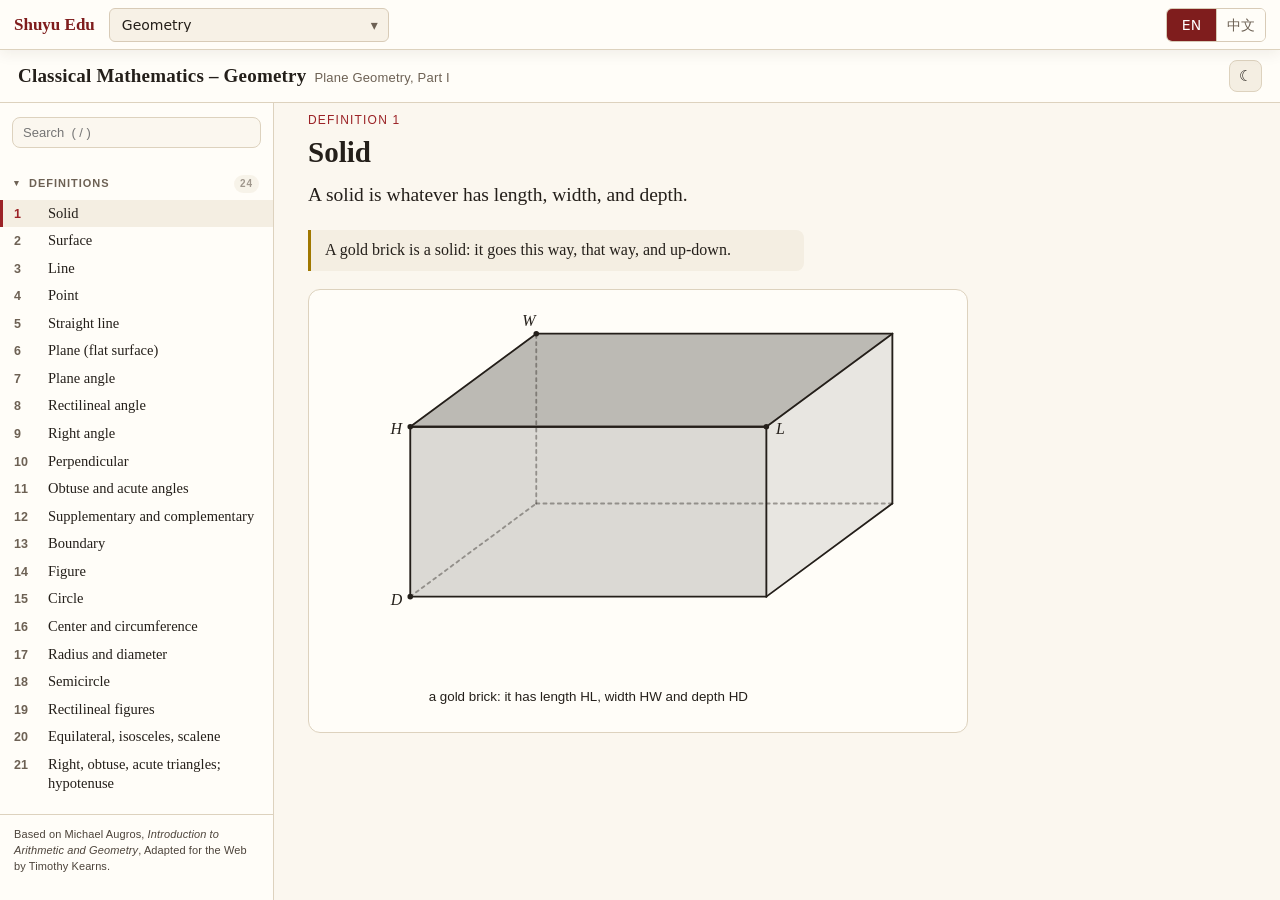
==== index.html @ 0981ad37 "建立交互式书籍平台" ====
<!DOCTYPE html>
<html lang="en" data-theme="light">
<head>
<meta charset="utf-8">
<meta name="viewport" content="width=device-width,initial-scale=1,viewport-fit=cover">
<script>
if (window.location.pathname.endsWith('/')) {
  window.location.replace('index-zh.html' + window.location.search + window.location.hash);
}
</script>
<title>Classical Mathematics – Geometry</title>
<style>/* ============================================================
   Euclid / Augros — Geometry Playground
   ============================================================ */
:root{
  --bg:#fbf7ef; --panel:#fffdf8; --panel2:#f4eee2; --ink:#241f1a; --muted:#6d6154;
  --rule:#ddd2be; --accent:#9b2226; --accent2:#1c5fa8; --accent3:#a07800;
  /* softened button tints: same hues, gentler — lighter in light mode */
  --accent-soft:color-mix(in srgb,#9b2226 72%,#fbf7ef);
  --accent2-soft:var(--accent2);
  --fill:#1c5fa8; --shadow:0 1px 2px rgba(60,45,20,.09),0 8px 24px rgba(60,45,20,.06);
  --serif:'Iowan Old Style','Palatino Linotype',Palatino,'Book Antiqua','Times New Roman',serif;
  --sans:ui-sans-serif,-apple-system,'Segoe UI',Roboto,Helvetica,Arial,sans-serif;
}
[data-theme=dark]{
  --bg:#14161a; --panel:#1b1e24; --panel2:#22262e; --ink:#e8e3d9; --muted:#9aa0ab;
  --rule:#333a45; --accent:#ff8f6b; --accent2:#7fb2ff; --accent3:#f0c869;
  /* softened button tints: same hues, gentler — darker in dark mode */
  --accent-soft:color-mix(in srgb,#ff8f6b 55%,#14161a);
  --accent2-soft:color-mix(in srgb,#7fb2ff 55%,#14161a);
  --fill:#7fb2ff; --shadow:0 1px 2px rgba(0,0,0,.4),0 10px 30px rgba(0,0,0,.35);
}
*{box-sizing:border-box}
html,body{margin:0;height:100%;height:100dvh;overflow:hidden}
body{background:var(--bg);color:var(--ink);font-family:var(--serif);font-size:17px;line-height:1.55;
  -webkit-font-smoothing:antialiased;overflow-x:hidden}
button,input,select{font-family:var(--sans);color:inherit}
a{color:var(--accent2)}

/* ---------- layout ---------- */
.app{display:grid;grid-template-columns:274px 1fr;grid-template-rows:auto 1fr;height:100%;height:100dvh;
  max-width:100vw;overflow:hidden}
header{grid-column:1/3;display:flex;align-items:center;gap:12px;padding:10px 18px;
  padding-left:max(18px,env(safe-area-inset-left));padding-right:max(18px,env(safe-area-inset-right));
  background:var(--panel);border-bottom:1px solid var(--rule);position:sticky;top:0;z-index:20;
  min-width:0}
header h1{font-size:19px;margin:0;font-weight:600;letter-spacing:.01em;min-width:0;flex:1 1 auto;
  line-height:1.25}
header h1 small{font-weight:400;color:var(--muted);font-size:13px;font-family:var(--sans);margin-left:8px}
header .grow{flex:1;min-width:0}
/* menu button — desktop hides it; phone shows it */
#b-nav{display:none;flex-shrink:0}
.tbtn{background:var(--panel2);border:1px solid var(--rule);border-radius:8px;padding:6px 11px;
  font-size:13px;cursor:pointer;white-space:nowrap;-webkit-tap-highlight-color:transparent}
.tbtn:hover{border-color:var(--accent2)}
.tbtn[aria-pressed=true]{background:var(--accent2-soft);border-color:var(--accent2-soft);color:#fff}
.tbtn.icon{padding:6px 9px;font-size:15px}

nav{display:flex;flex-direction:column;overflow:hidden;border-right:1px solid var(--rule);
  background:var(--panel);padding:10px 0 0;min-width:0}
nav .find{margin:4px 12px 10px;position:relative;flex-shrink:0}
nav .find input{width:100%;padding:7px 10px;border-radius:8px;border:1px solid var(--rule);
  background:var(--bg);font-size:13px}
nav #nav-list{flex:1 1 auto;min-height:0;overflow:auto;padding-bottom:12px;-webkit-overflow-scrolling:touch}
nav h3{font-family:var(--sans);font-size:11px;letter-spacing:.09em;text-transform:uppercase;
  color:var(--muted);margin:16px 14px 6px}
nav a{display:flex;gap:8px;padding:4px 14px;text-decoration:none;color:var(--ink);font-size:14.5px;
  line-height:1.35;cursor:pointer;-webkit-tap-highlight-color:transparent}
nav a:hover{background:var(--panel2)}
nav a.on{background:var(--panel2);box-shadow:inset 3px 0 0 var(--accent)}
nav a b{font-weight:600;color:var(--muted);min-width:26px;font-family:var(--sans);font-size:12.5px;
  padding-top:2px}
nav a.on b{color:var(--accent)}
/* quiet credit at the foot of the sidebar (always visible) */
nav .colophon{flex-shrink:0;padding:12px 14px 14px;border-top:1px solid var(--rule);
  font-family:var(--sans);font-size:11px;line-height:1.45;font-weight:400;
  color:color-mix(in srgb,var(--muted) 55%,var(--ink));
  letter-spacing:.01em}
.nav-backdrop{display:none}

main{overflow:auto;padding:26px 34px 90px;scroll-behavior:smooth;min-width:0;
  -webkit-overflow-scrolling:touch}
.wrap{max-width:1120px;margin:0 auto;min-width:0;position:relative}
.kicker{font-family:var(--sans);font-size:12px;letter-spacing:.1em;text-transform:uppercase;color:var(--accent);
  margin-bottom:6px}
h2.title{font-size:29px;line-height:1.2;margin:0 0 6px;font-weight:600}
.aka{color:var(--muted);font-style:italic;margin:0 0 14px}
.statement{font-size:19.5px;margin:0 0 20px;max-width:62ch}
.kid{background:var(--panel2);border-left:3px solid var(--accent3);padding:8px 14px;border-radius:0 8px 8px 0;
  margin:0 0 18px;font-size:16px;max-width:62ch}

/* ---------- two-column body ---------- */
.cols{display:grid;grid-template-columns:minmax(0,1fr) minmax(280px,.85fr);gap:26px;align-items:stretch}
.cols .left,.cols .right{min-width:0}
.cols .right{min-height:0}

/* ---------- figure ---------- */
/* the figure and its studio button travel together while the proof scrolls */
.figsticky{position:sticky;top:14px}
.figbox{background:var(--panel);border:1px solid var(--rule);border-radius:14px;
  box-shadow:var(--shadow);padding:8px 10px 10px;min-width:0}
.figstage{position:relative;width:100%}
.figbox .figwrap{position:relative;width:100%;aspect-ratio:4/3;min-height:200px;touch-action:none}
/* proof-step number while Replay is running (hidden otherwise) */
.fig-stepbadge{position:absolute;top:8px;left:8px;z-index:6;
  min-width:1.7em;height:1.7em;padding:0 7px;box-sizing:border-box;
  display:none;align-items:center;justify-content:center;
  font-family:var(--sans);font-size:14px;font-weight:650;font-variant-numeric:tabular-nums;
  line-height:1;letter-spacing:.02em;color:var(--ink);
  background:color-mix(in srgb,var(--panel) 88%,var(--ink));
  border:1px solid var(--rule);border-radius:8px;
  box-shadow:0 1px 3px rgba(40,30,15,.12);pointer-events:none;user-select:none}
.fig-stepbadge.on{display:inline-flex}
[data-theme=dark] .fig-stepbadge{
  background:color-mix(in srgb,var(--panel) 82%,#000);
  box-shadow:0 1px 4px rgba(0,0,0,.35)}
.fig{width:100%;height:100%;display:block;user-select:none;touch-action:none;overflow:hidden;
  max-width:100%}
.figbar{display:flex;align-items:center;gap:6px 10px;flex-wrap:wrap;padding:8px 6px 2px;border-top:1px solid var(--rule);
  margin-top:6px;font-family:var(--sans);font-size:12.5px;color:var(--muted)}
.figbar .sp{flex:1;min-width:8px}
.figbar label{display:flex;align-items:center;gap:5px;cursor:pointer}
/* control clusters: each wraps as a unit, everything on one centre line */
.ctlgrp{display:inline-flex;align-items:center;gap:6px;flex-wrap:wrap}
.tbtn.tgl::before{content:'☐ ';opacity:.65}
.tbtn.tgl.on::before{content:'☑ ';opacity:1}
.tbtn.tgl.on{background:var(--accent2-soft);border-color:var(--accent2-soft);color:#fff}
.lbl-short{display:none}
/* right-side caption stack: construction lines, then whole figure fixed under it */
.figopts{display:flex;flex-direction:column;align-items:flex-start;gap:5px;flex-shrink:0;
  margin-left:auto}
.figopts label{white-space:nowrap;line-height:1.3}
.figopts .tbtn{align-self:flex-start}
.stepchip{font-family:var(--sans);font-size:12px;color:var(--muted);min-width:74px;text-align:left;
  white-space:nowrap;align-self:center}
.hint-drag{font-family:var(--sans);font-size:12px;color:var(--muted);padding:4px 4px 2px;line-height:1.45;max-width:100%}

/* ---------- principle lists (General / Further — no figures) ---------- */
/* left-aligned under the main padding (not centered like the theorem wrap) */
.prinwrap{max-width:66ch;margin-left:0;margin-right:auto}
.prinlist{display:flex;flex-direction:column;gap:10px;margin-top:8px}
.prinitem{background:var(--panel);border:1px solid var(--rule);border-radius:12px;
  padding:12px 16px 14px;cursor:pointer;transition:box-shadow .15s,border-color .15s}
.prinitem:hover{border-color:color-mix(in srgb,var(--accent2) 45%,var(--rule))}
.prinitem.on{background:var(--panel2);border-color:color-mix(in srgb,var(--accent) 40%,var(--rule));
  box-shadow:inset 4px 0 0 var(--accent)}
.prinitem h3{margin:0 0 6px;font-size:18px;font-weight:600;display:flex;gap:10px;align-items:baseline}
.prinitem .prinnum{font-family:var(--sans);font-size:13px;color:var(--muted);min-width:1.4em;font-weight:600}
.prinitem.on .prinnum{color:var(--accent)}
.prinitem .statement{font-size:17px;margin:0 0 8px;max-width:none}
.prinitem .kid{margin:0;font-size:15px}
.prinitem:not(.on) .kid{opacity:.85}

/* ---------- proof ---------- */
ol.steps{list-style:none;margin:0;padding:0;counter-reset:s}
ol.steps li{position:relative;padding:7px 10px 7px 40px;border-radius:9px;margin-bottom:2px;cursor:pointer}
ol.steps li:before{counter-increment:s;content:'[' counter(s) ']';position:absolute;left:4px;top:7px;
  font-family:var(--sans);font-size:12px;color:var(--muted)}
ol.steps li:hover{background:var(--panel2)}
ol.steps li.on{background:var(--panel2);box-shadow:inset 3px 0 0 var(--accent)}
ol.steps li.done{opacity:.62}
ol.steps li.future{opacity:.4}
.cites{display:inline-flex;gap:5px;margin-left:6px;vertical-align:baseline}
.cite{font-family:var(--sans);font-size:11.5px;padding:1px 6px;border-radius:999px;border:1px solid var(--rule);
  background:var(--panel2);color:var(--muted);cursor:pointer;white-space:nowrap}
.cite:hover{border-color:var(--accent2);color:var(--accent2)}
.qed{font-family:var(--sans);font-size:12px;letter-spacing:.08em;color:var(--muted);margin:10px 0 0}
h4.sec{font-family:var(--sans);font-size:11.5px;letter-spacing:.1em;text-transform:uppercase;color:var(--muted);
  margin:26px 0 8px}
.remark,.qitem{margin:0 0 12px;max-width:66ch}
.qitem{background:var(--panel);border:1px solid var(--rule);border-radius:10px;padding:10px 13px}
.qitem .q{font-weight:600}
.qitem .reveal{font-family:var(--sans);font-size:12px;background:none;border:0;color:var(--accent2);cursor:pointer;
  padding:2px 0;text-decoration:underline}
.qitem .body{display:none;margin-top:6px;color:var(--muted)}
.qitem.open .body{display:block}

/* ---------- references inside the text ---------- */
.ref{cursor:pointer;border-bottom:1px dotted var(--rule);padding:0 .5px}
.ref.hov{border-bottom-color:var(--accent2);color:var(--accent2)}
.ref:hover,.ref.lit{background:rgba(155,34,38,.15);background:color-mix(in srgb,var(--accent) 18%,transparent);
  border-bottom-color:var(--accent)}
.gl{display:inline-block;vertical-align:-1px;margin-right:2px}

/* ---------- diagram elements ---------- */
.fig .e-seg,.fig .e-line{stroke:var(--c,var(--ink));stroke-width:1.8;fill:none;stroke-linecap:round}
.fig .e-cir,.fig .e-arc{stroke:var(--c,var(--ink));stroke-width:1.5;fill:none}
.fig .e-poly{stroke:var(--c,var(--ink));stroke-width:1.8;fill:var(--c,var(--fill));fill-opacity:.12}
.fig polyline.e-poly{fill:none}
.fig .e-face{stroke:none;fill:var(--ink)}
.fig .e-tick{stroke:var(--c,var(--ink));stroke-width:1.6}
.fig .e-ang{stroke:var(--c,var(--accent2));stroke-width:1.5;fill:none}
.fig .e-pt{fill:var(--c,var(--ink));stroke:none}
.fig text.figlab{font:italic 15.5px var(--serif);fill:var(--ink);text-anchor:middle}
/* Point letters, angle names, and on-figure captions: same ink as body text
   (readable in light and dark). Not muted — muted + dim was illegible. */
.fig text.figlab.small{font-size:12.5px;font-style:normal;fill:var(--ink)}
.fig text.fignote{font:13px var(--sans);fill:var(--ink)}
.fig text.callout-txt{font:14px var(--sans);fill:var(--ink)}
.fig .scaffold{opacity:.4}
.fig .e-cir.scaffold,.fig .e-arc.scaffold,.fig .e-seg.scaffold{stroke-dasharray:3 4}
/* Dim geometry heavily; never crush text readability */
.fig .dim{opacity:.22}
.fig text.dim,
.fig text.figlab.dim,
.fig text.fignote.dim,
.fig text.callout-txt.dim{
  opacity:1;
  fill:var(--muted);
}
.fig .hl{stroke:var(--accent)!important;stroke-width:3.4}
.fig text.hl{stroke:none!important;fill:var(--accent)!important;opacity:1!important;font-weight:700}
.fig .e-pt.hl{fill:var(--accent);stroke:none!important}
.fig .e-poly.hl{fill:var(--accent);fill-opacity:.16}
.fig .now{stroke:var(--accent)}
.fig .e-poly.now,.fig .e-pt.now{stroke:var(--accent)}
.fig .cmp{fill-opacity:.2}
.fig .tri1{fill:var(--accent2);fill-opacity:.24}
.fig .tri2{fill:var(--accent);fill-opacity:.2}
.fig .rect1{fill:var(--accent2);fill-opacity:.16}
.fig .rect2{fill:var(--accent3);fill-opacity:.18}
.fig .accent{stroke:var(--accent);stroke-width:3}
.fig .e-face.accent{fill:var(--accent);stroke:none}
.fig .faintang{opacity:.55}
.fig .hitlayer .hit{stroke:transparent;stroke-width:14;fill:none;cursor:pointer;pointer-events:stroke}
.fig .hitlayer .hit.dot{fill:transparent;pointer-events:all}
.fig .hov{stroke:var(--accent2);stroke-width:3}
.fig text.hov{stroke:none;fill:var(--accent2)}
.fig .e-pt.hov{fill:var(--accent2);stroke:none}
.fig .e-poly.hov{fill:var(--accent2);fill-opacity:.14}
.fig .grow-in{animation:grow .5s ease-out}
@keyframes grow{from{stroke-dashoffset:var(--len,300);stroke-dasharray:var(--len,300)}
  to{stroke-dashoffset:0;stroke-dasharray:var(--len,300)}}

/* ---------- theorem 12 layered figures (claim ↔ reductio) ---------- */
.fig .layer-claim,.fig .layer-reductio{
  transform-box:fill-box;transform-origin:center center;
  transition:none}
/* steady states — visibility, not opacity: the label rules below set their own
   opacity, which would otherwise leave the outgoing letters hanging in the air */
.fig[data-layer="claim"] .layer-reductio,
.fig[data-layer="reductio"] .layer-claim{opacity:0;visibility:hidden;pointer-events:none}
/* One continuous motion, like a conveyor: the whole figure that is leaving
   slides up and out of frame while the one arriving comes up into its place.
   Both start together and take the same time, so nothing pauses in mid-air;
   they never double up because they are always 170 units apart. */
.fig[data-layer="to-reductio"] .layer-claim,
.fig[data-layer="to-claim"] .layer-reductio{
  animation:thm12-slide-out var(--swipe,.56s) cubic-bezier(.45,.05,.25,1) both}
.fig[data-layer="to-reductio"] .layer-reductio,
.fig[data-layer="to-claim"] .layer-claim{
  animation:thm12-slide-in var(--swipe,.56s) cubic-bezier(.45,.05,.25,1) both}
.fig{--swipe:calc(var(--dur,.78s) * .72)}
@keyframes thm12-slide-out{
  from{transform:translateY(0);opacity:1}
  55%{opacity:.3}
  to{transform:translateY(-170px);opacity:0}}
@keyframes thm12-slide-in{
  from{transform:translateY(170px);opacity:0}
  45%{opacity:.3}
  to{transform:translateY(0);opacity:1}}
@media (prefers-reduced-motion:reduce){
  .fig[data-layer="to-reductio"] .layer-claim,
  .fig[data-layer="to-reductio"] .layer-reductio,
  .fig[data-layer="to-claim"] .layer-claim,
  .fig[data-layer="to-claim"] .layer-reductio{animation:none}
  .fig[data-layer="to-reductio"] .layer-claim,
  .fig[data-layer="to-claim"] .layer-reductio{opacity:0}
  .fig[data-layer="to-reductio"] .layer-reductio,
  .fig[data-layer="to-claim"] .layer-claim{opacity:1}
}

/* ---------- misc ---------- */
.pop{position:fixed;z-index:60;max-width:min(440px,calc(100vw - 24px));background:var(--panel);
  border:1px solid var(--rule);border-radius:12px;box-shadow:var(--shadow);padding:12px 14px;font-size:15px}
.pop h5{margin:0 0 6px;font-size:13px;font-family:var(--sans);color:var(--accent);letter-spacing:.05em;
  text-transform:uppercase}
.pop .close{position:absolute;right:8px;top:6px;background:none;border:0;color:var(--muted);cursor:pointer;font-size:15px}
/* citation mini-figures: large enough to read the shape, not a 150px postage stamp */
.pop .pop-fig{margin-top:10px;width:100%;aspect-ratio:5/3.4;min-height:200px;max-height:260px;
  background:var(--panel2);border:1px solid var(--rule);border-radius:10px;overflow:hidden}
.pop .pop-fig svg{width:100%;height:100%;display:block;margin:0}
.toast{position:fixed;left:50%;bottom:26px;transform:translateX(-50%);background:var(--ink);color:var(--bg);
  font-family:var(--sans);font-size:13px;padding:8px 14px;border-radius:999px;opacity:0;transition:opacity .2s;
  pointer-events:none;z-index:80}
.toast.show{opacity:.94}
kbd{font-family:var(--sans);font-size:11px;border:1px solid var(--rule);border-bottom-width:2px;border-radius:5px;
  padding:1px 5px;background:var(--panel2);color:var(--muted)}
.legend{font-family:var(--sans);font-size:12px;color:var(--muted);margin-top:8px}

/* ---------- the workbench ---------- */
.wbwrap{max-width:1400px}
.wbgrid{display:grid;grid-template-columns:184px minmax(0,1fr) 320px;gap:18px;align-items:start}
@media (max-width:1200px){.wbgrid{grid-template-columns:170px minmax(0,1fr)}.wblog{grid-column:1/3}}
.wbtools h5{font-family:var(--sans);font-size:11px;letter-spacing:.09em;text-transform:uppercase;color:var(--muted);
  margin:2px 0 6px}
.wbtools h5+.wbtool{margin-top:0}
.wbtool{display:block;width:100%;text-align:left;background:var(--panel);border:1px solid var(--rule);
  border-radius:9px;padding:6px 9px;margin-bottom:5px;font-size:13.5px;font-family:var(--sans);cursor:pointer;
  line-height:1.25}
.wbtool i{display:block;font-size:10.5px;font-style:normal;color:var(--muted);letter-spacing:.03em}
.wbtool:hover{border-color:var(--accent2)}
.wbtool.on{background:var(--accent2);border-color:var(--accent2);color:#fff}
.wbtool.on i{color:rgba(255,255,255,.8)}
.wbtool.locked{opacity:.38;cursor:not-allowed}
.wbtools h5:nth-of-type(2){margin-top:16px}
.wbcanvas{aspect-ratio:39/28;cursor:crosshair}
.wbstatus{font-family:var(--sans);font-size:12.5px;color:var(--muted);flex:0 1 auto}
.wbsel{display:block;font-family:var(--sans);font-size:12px;color:var(--muted);margin-bottom:10px}
.wbsel select{width:100%;margin-top:4px;padding:6px 8px;border-radius:8px;border:1px solid var(--rule);
  background:var(--panel);font-size:13px}
.wbdone{background:var(--panel2);border-left:3px solid var(--accent3);border-radius:0 8px 8px 0;
  padding:8px 12px;font-size:15px;margin-bottom:10px}
ol.wbsteps{list-style:none;margin:0;padding:0;counter-reset:w;font-size:15px}
ol.wbsteps li{position:relative;padding:4px 0 4px 30px;line-height:1.4}
ol.wbsteps li:before{counter-increment:w;content:'[' counter(w) ']';position:absolute;left:0;top:5px;
  font-family:var(--sans);font-size:11.5px;color:var(--muted)}
ol.wbsteps .cite{margin-left:6px}
.fig .wbcircle{stroke-width:1.2;opacity:.75}
.fig .given{stroke:var(--accent3)}

/* ---------- recitation ---------- */
.recwrap{max-width:860px}
.recbar{display:flex;align-items:center;gap:12px;font-family:var(--sans);font-size:12.5px;color:var(--muted);
  margin-bottom:16px}
.recbar .sp{flex:1}
.recbar select{margin-left:6px;padding:5px 8px;border-radius:8px;border:1px solid var(--rule);
  background:var(--panel);font-size:13px}
.reccount{font-variant-numeric:tabular-nums}
.reccard{background:var(--panel);border:1px solid var(--rule);border-radius:16px;box-shadow:var(--shadow);
  padding:22px 26px 20px}
.reccard.done{text-align:center;padding:44px 26px}
.statement.big{font-size:22px;line-height:1.42;margin:2px 0 14px;max-width:56ch}
.recask{font-family:var(--sans);font-size:13px;color:var(--muted);margin:0 0 16px}
.recbtns{display:flex;align-items:center;gap:8px;flex-wrap:wrap;margin-bottom:14px}
.recbtns .sp{flex:1}
.reclink{font-family:var(--sans);font-size:12px;color:var(--accent2);cursor:pointer;text-decoration:underline}
.tbtn.big{font-size:14px;padding:9px 16px;border-radius:10px}
.tbtn.good{border-color:var(--accent3)}
.tbtn.on{background:var(--accent2-soft);border-color:var(--accent2-soft);color:#fff}
.recjudge{display:flex;gap:10px;margin-top:20px;padding-top:16px;border-top:1px solid var(--rule)}
.reccard .figbox{box-shadow:none;margin-bottom:6px;position:static;top:auto}

/* ---------- drawing the figure on, step by step ---------- */
@keyframes drawIn{from{stroke-dashoffset:1;fill-opacity:0}}
@keyframes fadeIn{from{opacity:0}}
.fig .anim-draw{stroke-dasharray:1!important;stroke-opacity:1;
  animation:drawIn var(--dur,.78s) cubic-bezier(.25,.6,.35,1) backwards;animation-delay:var(--delay,0s)}
.fig .anim-fade{animation:fadeIn calc(var(--dur,.78s) * .6) ease-out backwards;animation-delay:var(--delay,0s)}
/* already-drawn line used again this step: dip, then re-emphasise */
@keyframes reflash{0%{opacity:1}40%{opacity:.22}100%{opacity:1}}
.fig .anim-reflash{animation:reflash calc(var(--dur,.78s) * .9) ease-in-out backwards;animation-delay:var(--delay,0s)}
/* solid joins stay solid while drawing; scaffold compass work is bold then recedes */
.fig .e-seg.now:not(.scaffold),.fig .e-line.now:not(.scaffold),.fig .e-arrow.now{stroke:var(--accent);stroke-width:2.8;opacity:1}
.fig .scaffold.now{opacity:.95;stroke-width:2}
.fig .e-arrow{stroke:var(--accent2);stroke-width:2.6;fill:none}
.fig .e-arrow.hl{stroke:var(--accent)!important;stroke-width:3.2}
.fig .callout{stroke:var(--muted);stroke-width:1.8;opacity:.9}
.fig .callout.hl{stroke:var(--accent2)!important;opacity:1}
.fig text.callout-txt{font:14px var(--sans);fill:var(--ink)}
.fig text.callout-txt.hl{fill:var(--accent);font-weight:600}
@media (prefers-reduced-motion:reduce){.fig .anim-draw,.fig .anim-fade,.fig .anim-reflash{animation:none}}

/* ---------- collapsible sidebar sections ---------- */
nav h3.navsec{display:flex;align-items:center;gap:6px;cursor:pointer;user-select:none;
  padding:3px 14px;margin:14px 0 4px}
nav h3.navsec:hover{color:var(--ink)}
nav h3.navsec .tw{font-size:9px;width:9px;color:var(--muted)}
nav h3.navsec i{margin-left:auto;font-style:normal;font-size:10px;opacity:.65;
  background:var(--panel2);border-radius:999px;padding:1px 6px}
nav .navitems[hidden]{display:none}

/* ---------- pulling back to see a whole circle ---------- */
.fig .figbody{transform-box:view-box;transform-origin:0 0;
  transition:transform var(--zoomdur,.62s) cubic-bezier(.4,0,.25,1)}
.fig text.hl{font-weight:700}
.fig .made{fill:var(--fill);fill-opacity:.10;stroke-width:1.8}

/* ---------- phone / narrow screens ---------- */
/* Stack content top-to-bottom; slide-out contents menu.
   Animations / proof engine unchanged — only layout & chrome adapt. */
@media (max-width:900px){
  /* flex so fixed drawer/backdrop do not steal a grid row from main */
  .app{display:flex;flex-direction:column;grid-template-columns:none;grid-template-rows:none}
  header{grid-column:auto;flex:0 0 auto;width:100%;gap:8px;padding:10px 12px;
    padding-left:max(12px,env(safe-area-inset-left));
    padding-right:max(12px,env(safe-area-inset-right));
    padding-top:max(10px,env(safe-area-inset-top))}
  header h1{font-size:15px;white-space:normal}
  header h1 small{display:block;margin-left:0;margin-top:2px;font-size:11.5px}
  header .grow{display:none}
  #b-nav{display:inline-flex;align-items:center;justify-content:center;
    min-width:40px;min-height:40px;font-size:18px}

  /* off-canvas contents (same nav DOM — search, theorems, colophon) */
  nav{position:fixed;top:0;left:0;bottom:0;width:min(88vw,300px);z-index:50;
    border-right:1px solid var(--rule);
    padding-top:max(10px,env(safe-area-inset-top));
    padding-bottom:env(safe-area-inset-bottom);
    transform:translateX(-105%);transition:transform .22s ease;
    box-shadow:none;pointer-events:none}
  .app.nav-open nav{transform:translateX(0);box-shadow:var(--shadow);pointer-events:auto}
  .nav-backdrop{display:none;position:fixed;inset:0;z-index:45;background:rgba(20,16,10,.4);
    border:0;padding:0;margin:0;cursor:pointer;-webkit-tap-highlight-color:transparent}
  .app.nav-open .nav-backdrop{display:block}
  nav a{padding:10px 14px;font-size:15px} /* larger touch targets */
  nav h3.navsec{padding:10px 14px;margin:10px 0 2px}

  main{flex:1 1 auto;min-height:0;width:100%;padding:16px 14px 72px;
    padding-left:max(14px,env(safe-area-inset-left));
    padding-right:max(14px,env(safe-area-inset-right));
    padding-bottom:max(72px,env(safe-area-inset-bottom))}

  /* statement & comment stay above .cols; inside .cols: diagram, then proof */
  .cols{display:flex;flex-direction:column;gap:16px}
  .cols .right{order:-1}
  .figbox{position:static;top:auto}
  .figsticky{position:static}
  .figbox .figwrap{min-height:240px}
  .figbar{gap:6px}
  .figopts{margin-left:0;width:100%}
  .hint-drag{font-size:11.5px}

  h2.title{font-size:22px}
  .statement{font-size:17px;margin-bottom:14px}
  .kid{font-size:15px;margin-bottom:14px}
  ol.steps li{padding:10px 10px 10px 40px}
  .tbtn{padding:8px 12px;min-height:36px}
  .tbtn.icon{min-width:36px;min-height:36px}

  .wbgrid{grid-template-columns:1fr;gap:12px}
  .wblog{grid-column:auto}
  .wbtools{display:grid;grid-template-columns:1fr 1fr;gap:6px}
  .wbtools h5{grid-column:1/-1}
  .pop{max-width:min(400px,calc(100vw - 24px))}
  .toast{bottom:max(26px,env(safe-area-inset-bottom));max-width:calc(100vw - 32px);text-align:center}
}
@media (max-width:900px) and (prefers-reduced-motion:reduce){
  nav{transition:none}
}

/* ---------- the proof constructor ---------- */
.wbrels{display:flex;flex-wrap:wrap;gap:4px}
.wbrel{background:var(--panel);border:1px solid var(--rule);border-radius:8px;padding:5px 9px;
  font-family:var(--serif);font-size:15px;cursor:pointer;min-width:34px}
.wbrel:hover{border-color:var(--accent2)}
.wbrel.on{background:var(--accent2);border-color:var(--accent2);color:#fff}
.wbrel.locked{opacity:.32;cursor:not-allowed}
.wbdraft{display:flex;align-items:center;gap:7px;flex-wrap:wrap;margin-top:10px;padding:10px 12px;
  background:var(--panel);border:1px solid var(--rule);border-radius:12px}
.wbdraftlab{font-family:var(--sans);font-size:11.5px;letter-spacing:.06em;text-transform:uppercase;color:var(--muted)}
.wbslot{font-family:var(--serif);font-size:16px;border:1px dashed var(--rule);border-radius:8px;
  padding:4px 10px;color:var(--muted);background:none;cursor:default}
.wbslot.filled{border-style:solid;border-color:var(--accent2);color:var(--ink);cursor:pointer}
.wbrelchip{font-family:var(--serif);font-size:17px;padding:2px 8px;color:var(--accent)}
.wbbecause{font-family:var(--sans);font-size:12px;color:var(--muted)}
.wbdraft select{padding:5px 8px;border-radius:8px;border:1px solid var(--rule);background:var(--bg);
  font-size:12.5px;max-width:280px}
ol.wbproof{list-style:none;margin:0 0 10px;padding:0;counter-reset:pf;font-size:15px}
ol.wbproof li{position:relative;padding:5px 0 5px 26px;line-height:1.45;cursor:pointer;border-radius:6px}
ol.wbproof li:hover{background:var(--panel2)}
ol.wbproof li:before{counter-increment:pf;content:'[' counter(pf) ']';position:absolute;left:0;top:6px;
  font-family:var(--sans);font-size:11px;color:var(--muted)}
ol.wbproof .wbmark{font-weight:700;margin-right:5px}
ol.wbproof li.ok .wbmark{color:#2e7d32}
ol.wbproof li.bad .wbmark{color:var(--accent)}
ol.wbproof li.bad .wbclaimtext{text-decoration:underline wavy var(--accent) 1px}
ol.wbproof .wbwhy{display:block;font-size:12px;color:var(--muted);font-style:italic;margin-left:2px}
.wbref{width:100%;margin-bottom:8px;padding:6px 8px;border-radius:8px;border:1px solid var(--rule);
  background:var(--panel);font-size:12px}
.wbrefcard{background:var(--panel2);border-radius:10px;padding:9px 11px;font-size:13.5px;line-height:1.45}
.wbrefcard b{font-family:var(--sans);font-size:11px;letter-spacing:.06em;text-transform:uppercase;color:var(--accent)}
.wbreftitle{font-weight:600;margin:2px 0 3px}
.wbreftext{color:var(--muted)}
.wbrefcard .reclink{display:inline-block;margin-top:6px}
.tbtn.good{border-color:var(--accent3)}

/* ============================================================
   Fullscreen studio (FSX)
   ============================================================ */
#fsov{position:fixed;inset:0;z-index:80;display:grid;grid-template-columns:minmax(300px,360px) 1fr;
  background:var(--bg);color:var(--ink)}
.fs-rail{display:flex;flex-direction:column;min-height:0;border-right:1px solid var(--rule);
  background:var(--panel)}
.fs-railhead{padding:14px 16px 8px;border-bottom:1px solid var(--rule)}
.fs-railhead .kicker{font-family:var(--sans);font-size:11px;letter-spacing:.08em;text-transform:uppercase;color:var(--accent)}
.fs-railhead h3{margin:2px 0 6px;font-size:17px;line-height:1.25}
.fs-railhead .fs-stmt{font-size:13.5px;color:var(--muted);margin:0 0 8px;line-height:1.4}
.fs-stepbar{display:flex;align-items:center;gap:6px 10px;padding:8px 12px;border-bottom:1px solid var(--rule);flex-wrap:wrap}
.fs-stepbar .sp{flex:1;min-width:8px}
.fs-stepbar .stepchip{font-family:var(--sans);font-size:12px;color:var(--muted)}
.fs-railbody{flex:1;overflow:auto;padding:6px 10px 10px}
.fs-railbody ol.steps li{font-size:14px}
.fs-railfoot{border-top:1px solid var(--rule);padding:10px 12px;background:var(--panel)}
#fsov ol.steps li{position:relative}
#fsov ol.steps li.fs-broken > span:first-of-type{
  text-decoration:line-through;text-decoration-color:color-mix(in srgb,var(--accent) 70%,transparent);
  text-decoration-thickness:1.5px;color:var(--muted)}
#fsov ol.steps li.fs-broken::after{content:'✗ no longer true';display:inline-block;margin-left:8px;
  font-family:var(--sans);font-size:11px;color:#fff;background:var(--accent);
  border-radius:999px;padding:1px 8px;vertical-align:1px}
#fsov ol.steps li.fs-impossible::after{content:'✗ construction impossible'}
.fs-stage{position:relative;min-width:0;min-height:0;overflow:hidden;background:var(--bg)}
#fs-figwrap{position:absolute;inset:0;display:flex;align-items:center;justify-content:center}
#fs-figwrap svg{width:100%;height:100%;display:block;touch-action:none}
.fs-viewbar{position:absolute;top:12px;right:14px;display:flex;gap:6px;z-index:5}
.fs-viewbar .tbtn{min-width:34px}
/* big, unmissable "Alter illustration" button in the studio rail */
.fs-altbtn{display:flex;align-items:center;justify-content:center;gap:8px;width:100%;
  padding:13px 16px;font-family:var(--sans);font-size:15.5px;font-weight:700;letter-spacing:.01em;
  background:var(--accent-soft);color:#fff;border:1px solid var(--accent-soft);border-radius:10px;cursor:pointer}
.fs-altbtn:hover{filter:brightness(1.08)}
.fs-altbtn.on{background:color-mix(in srgb,var(--accent-soft) 76%,#000);
  box-shadow:inset 0 2px 6px rgba(0,0,0,.3)}
.fs-altermenu{margin-top:8px;display:none}
.fs-altermenu.open{display:block}
.fs-altermenu .fs-modes{display:flex;gap:10px;margin:4px 0 8px;font-family:var(--sans);font-size:12.5px}
.fs-altermenu .fs-modes label{display:flex;align-items:center;gap:5px;cursor:pointer}
.fs-xforms{display:flex;flex-wrap:wrap;gap:6px}
.fs-xforms .tbtn{font-size:12px;padding:4px 9px}
.fs-hint{font-family:var(--sans);font-size:11.5px;color:var(--muted);margin-top:7px;line-height:1.4}
.fs-badge{position:absolute;left:14px;top:12px;z-index:5;font-family:var(--sans);font-size:12px;
  background:var(--panel2);border:1px solid var(--rule);border-radius:999px;padding:3px 11px;color:var(--muted)}
.fs-badge b{color:var(--ink)}
.fs-handles circle{fill:var(--accent);fill-opacity:.24;stroke:var(--accent);stroke-width:1.6;cursor:grab;touch-action:none}
.fs-handles circle:hover{fill-opacity:.42}
.fs-handles circle.grabbing{cursor:grabbing;fill-opacity:.5}
.fs-handles .fs-handle-hit{fill:transparent;fill-opacity:1;stroke:none;pointer-events:all}
.fs-axisline{stroke:var(--accent);stroke-width:1.6;stroke-dasharray:8 6;opacity:.85}
.fs-stage.axispick{cursor:crosshair}
.fs-stage.panning{cursor:grabbing}
.pop{z-index:120}
#fsov .free-drag{cursor:move}
.fs-railtoggle,.fs-viewtoggle{display:none}

/* prominent "explore & alter" button, on its own below the figure box */
.fsx-cta{display:flex;align-items:center;justify-content:center;gap:8px;width:100%;
  margin-top:12px;padding:13px 14px;font-family:var(--sans);font-size:14.5px;font-weight:650;
  letter-spacing:.01em;background:var(--accent-soft);color:#fff;border:none;border-radius:12px;
  cursor:pointer;box-shadow:0 2px 10px rgba(0,0,0,.12)}
.fsx-cta:hover{filter:brightness(1.08)}
.fsx-cta-top{display:none}      /* only shown on landscape phones */
.nav-abbr{display:none}         /* abbreviated group names (unused unless a view opts in) */
.nav-tab{display:none}          /* contents pull-tab: landscape phones only */
.fig-ctl-tab{display:none}      /* figure-options drawer tab: landscape phones only */

/* the proof line the animation has reached (phones only) */
.fig-stepline{display:none}

/* library scroll view: one entry, a breath of space, then the next */
.scrollwrap .scrollhead{margin-bottom:6px}
.scrollitem{padding:30px 0 0;margin-bottom:26vh;border-top:1px solid var(--rule)}
.scrollitem:first-of-type{border-top:none;padding-top:8px}
.scrollitem .title{margin:2px 0 10px}
.scrollfig{max-width:660px;margin-top:14px;background:var(--panel);border:1px solid var(--rule);
  border-radius:12px;overflow:hidden}
.scrollfig svg{display:block;width:100%;height:auto}

@media (max-width:900px){
  .fs-viewbar .vb{display:none}
  #fsov.viewopen .fs-viewbar .vb{display:inline-block}
  .fs-viewtoggle{display:inline-block}
  .fs-badge{max-width:46vw;font-size:11px}
  .fig-stepline:not([hidden]){display:block;padding:9px 12px;font-size:13.5px;line-height:1.45;
    border-top:1px solid var(--rule);background:var(--panel2)}
  .scrollitem{margin-bottom:18vh}
  /* the studio invitation floats as a small pill so it is visible at every
     scroll position while reading a proof */
  .fsx-cta{position:fixed;right:12px;bottom:12px;width:auto;margin:0;z-index:40;
    padding:9px 14px;font-size:12.5px;border-radius:999px;box-shadow:0 4px 16px rgba(0,0,0,.28)}
  /* compact control bars: shorter labels, tighter buttons */
  .figbar .tbtn,.fs-stepbar .tbtn{padding:5px 9px;font-size:12px}
  .lbl-long{display:none}
  .lbl-short{display:inline}
  .stepchip{min-width:0}
}
@media (max-width:900px) and (orientation:portrait){
  /* portrait studio: the figure owns the screen; the proof folds into a
     bottom sheet that swipes down to a bar and back up again */
  #fsov{grid-template-columns:1fr;grid-template-rows:1fr}
  .fs-rail{display:flex;position:absolute;left:0;right:0;bottom:0;max-height:62%;
    z-index:6;border-right:none;border-top:1px solid var(--rule);
    transform:translateY(108%);transition:transform .26s ease;pointer-events:none}
  #fsov.railopen .fs-rail{transform:translateY(0);pointer-events:auto;
    box-shadow:0 -8px 26px rgba(0,0,0,.22)}
  /* a grabber pill: the sheet can be swiped down to drop it away */
  #fsov.railopen .fs-railhead::before{content:'';display:block;width:46px;height:5px;border-radius:3px;
    background:var(--muted);opacity:.5;margin:0 auto 9px}
  /* collapsed: a slim full-width bar along the bottom, with its own grabber
     so it clearly reads as "pull me up" */
  .fs-railtoggle{display:block;position:absolute;left:0;right:0;bottom:0;z-index:5;font-weight:600;
    padding:8px 11px 11px;text-align:center;border-radius:0;border-left:none;border-right:none;border-bottom:none;
    touch-action:none}
  .fs-railtoggle::before{content:'';display:block;width:46px;height:5px;border-radius:3px;
    background:var(--muted);opacity:.55;margin:0 auto 7px}
}
@media (min-width:901px) and (max-width:1000px) and (max-height:520px) and (orientation:landscape){
  /* wide landscape phones: the full contents menu becomes a left drawer,
     just as in portrait — closed by default, opened by a little pull-tab
     by the title, sliding OVER the proof, and any tap outside closes it */
  .app{grid-template-columns:1fr}
  main{grid-column:1;grid-row:2;padding-left:max(10px,env(safe-area-inset-left));padding-right:10px}
  nav{position:fixed;top:0;left:0;bottom:0;width:min(60vw,300px);z-index:50;
    border-right:1px solid var(--rule);
    padding-top:max(10px,env(safe-area-inset-top));
    padding-left:max(10px,env(safe-area-inset-left));
    padding-bottom:env(safe-area-inset-bottom);
    transform:translateX(-105%);transition:transform .22s ease;
    box-shadow:none;pointer-events:none}
  .app.nav-open nav{transform:translateX(0);box-shadow:var(--shadow);pointer-events:auto}
  .nav-backdrop{display:none;position:fixed;inset:0;z-index:45;background:rgba(20,16,10,.4);
    border:0;padding:0;margin:0;cursor:pointer;-webkit-tap-highlight-color:transparent}
  .app.nav-open .nav-backdrop{display:block}
  /* the contents toggle is the plain ☰ in the header, left of the title —
     exactly as in portrait (the edge tab stays hidden) */
  #b-nav{display:inline-flex;align-items:center;justify-content:center;
    min-width:40px;min-height:40px;font-size:18px}
}
@media (max-width:1000px) and (max-height:520px) and (orientation:landscape){
  /* every landscape phone: the studio button sits at the top of the page,
     beside the theorem title, and scrolls away with it */
  #b-fsx{display:none}
  .fsx-cta-top{display:flex;position:absolute;top:14px;right:14px;width:auto;margin:0;
    padding:7px 13px;font-size:12px;border-radius:999px;box-shadow:none;z-index:5}
  /* long theorem titles must wrap clear of the button, never run under it */
  #main .wrap > .kicker,#main .wrap > .title{margin-right:158px}
  .figbar .tbtn,.fs-stepbar .tbtn{padding:5px 8px;font-size:12px}
  .lbl-long{display:none}
  .lbl-short{display:inline}
  .stepchip{min-width:0}
  /* the illustration hugs the top edge; its options fold into a small
     accent drawer at the top-right of the figure (playback stays as the
     in-frame buttons at the bottom-left) */
  main{padding-top:2px}
  .figsticky{position:sticky;top:2px}
  .figbox{position:relative;display:flex;flex-direction:column;padding:4px 8px 6px}
  .figbox .figbar{display:none}
  .figbox.ctlopen .figbar{display:flex;position:absolute;top:40px;right:6px;z-index:7;margin:0;
    width:auto;flex-direction:column;align-items:stretch;gap:6px;padding:8px;
    border:1px solid var(--accent-soft);border-radius:10px;background:var(--panel);box-shadow:var(--shadow)}
  .figbox .figbar .ctlgrp:first-child,.figbox .figbar .sp{display:none}
  .figbox .figbar .ctlgrp{flex-direction:column;align-items:stretch}
  .fig-ctl-tab{display:flex;position:absolute;top:4px;right:6px;z-index:8;width:30px;height:30px;
    align-items:center;justify-content:center;font-size:14px;cursor:pointer;color:#fff;padding:0;
    background:var(--accent-soft);border:1px solid var(--accent-soft);border-radius:8px;box-shadow:var(--shadow)}
  .fig-stepline{order:1}
  /* landscape phone studio: the proof-and-tools panel is a left drawer,
     rolled out by a large accent pull-tab low on the left edge; the stage
     gets the whole screen while it is away */
  #fsov{grid-template-columns:1fr}
  .fs-rail{position:fixed;top:0;left:0;bottom:0;width:min(48vw,330px);z-index:8;display:flex;
    border-right:1px solid var(--rule);box-shadow:none;
    padding-left:max(6px,env(safe-area-inset-left));
    transform:translateX(-105%);transition:transform .22s ease}
  #fsov.railopen .fs-rail{transform:translateX(0);box-shadow:var(--shadow)}
  /* the pull-tab: twice the size of the contents tab, in the studio's own
     accent colour, sitting about 15% up from the bottom */
  .fs-railtoggle{display:flex;position:absolute;left:0;bottom:15%;z-index:9;width:36px;height:88px;
    align-items:center;justify-content:center;padding:0;font-size:0;line-height:0;font-weight:400;
    background:var(--accent-soft);color:#fff;border:1px solid var(--accent-soft);border-left:none;
    border-radius:0 12px 12px 0;box-shadow:var(--shadow);touch-action:none;
    transition:left .22s ease}
  .fs-railtoggle::before{content:'✎';font-size:17px;line-height:1;margin:0;background:none;
    width:auto;height:auto;border-radius:0;opacity:1}
  /* the tab rides the drawer's edge as it slides out, and points back in */
  #fsov.railopen .fs-railtoggle{left:min(48vw,330px)}
  #fsov.railopen .fs-railtoggle::before{content:'‹'}
  .fs-railhead{padding:8px 10px 6px}
  .fs-railhead .fs-stmt{display:none}
  .fs-railhead h3{font-size:13.5px;margin:0 0 2px}
  .fs-railhead .kicker{font-size:10px}
  .fs-stepbar{padding:5px 8px;gap:4px}
  .fs-railbody{padding:4px 8px 8px}
  .fs-railbody ol.steps li{font-size:12px}
  .fs-railfoot{padding:7px 8px}
  .fs-altbtn{padding:8px;font-size:14px}
  .fs-xforms .tbtn{font-size:12px;padding:5px 8px}
  .fs-altermenu .fs-modes{font-size:11.5px;gap:7px}
  .fs-hint{display:none}
}
/* wordless in-frame playback controls (phones only) */
.fig-overlayctl{display:none;position:absolute;left:8px;bottom:8px;z-index:6;gap:7px}
.obtn{width:36px;height:36px;border-radius:50%;border:1px solid var(--rule);cursor:pointer;
  display:flex;align-items:center;justify-content:center;font-size:16px;line-height:1;padding:0;
  background:color-mix(in srgb,var(--panel) 88%,var(--ink));color:var(--ink);
  box-shadow:0 2px 8px rgba(0,0,0,.18)}
.obtn.play{background:var(--accent-soft);border-color:var(--accent-soft);color:#fff;font-size:14px}
@media (max-width:900px), (max-width:1000px) and (max-height:520px) and (orientation:landscape){
  .fig-overlayctl{display:flex}
  #b-prev,#b-play,#b-next{display:none}       /* playback lives in the frame now */
  .hint-drag{display:none}                    /* the how-to caption is desktop-only */
}
@media (pointer:coarse){
  /* fingers are wide: fatten the invisible click targets in the studio */
  #fs-figwrap .hitlayer .hit{stroke-width:36}
  #fs-figwrap .hitlayer .hit.dot{r:28px}
}
</style>
<link rel="stylesheet" href="site-nav.css">
<script src="site-nav.js?v=3" defer></script>
</head>
<body>
<div class="app" id="app">
  <header>
    <button type="button" class="tbtn icon" id="b-nav" title="Contents" aria-label="Open contents" aria-expanded="false" aria-controls="side-nav">☰</button>
    <h1>Classical Mathematics – Geometry<small>Plane Geometry, Part I</small></h1>
    <span class="grow"></span>
    <button type="button" class="tbtn icon" id="b-theme" title="Light / dark (d)">☾</button>
  </header>
  <button type="button" class="nav-backdrop" id="nav-backdrop" aria-label="Close contents" tabindex="-1"></button>
  <button type="button" class="nav-tab" id="nav-tab" aria-label="Open contents" title="Contents">☰</button>
  <nav id="side-nav" aria-label="Contents">
    <div class="find"><input id="find" placeholder="Search  ( / )" autocomplete="off"></div>
    <div id="nav-list"></div>
    <p class="colophon">Based on Michael Augros, <em>Introduction to Arithmetic and Geometry</em>, Adapted for the Web by Timothy Kearns.</p>
  </nav>
  <main id="main"></main>
</div>
<div class="toast" id="toast"></div>
<script>/* ============================================================
   geom.js — a small constraint-based Euclidean construction engine
   ------------------------------------------------------------
   * All authoring is done in ordinary mathematical coordinates
     (x right, y UP).  Projection to SVG flips y, so no figure
     can ever come out upside down.
   * A figure is a build(b) function.  Free points remember their
     positions in a state object, so the whole figure is simply
     re-built on every drag: everything derived stays exact.
   * Rendering emits an SVG string (works in the browser and in
     node, so figures can be checked headlessly).
   ============================================================ */
(function (root) {
'use strict';

/* ---------- vectors ---------- */
const V = (x, y) => ({ x: +x, y: +y });
const add = (a, b) => V(a.x + b.x, a.y + b.y);
const sub = (a, b) => V(a.x - b.x, a.y - b.y);
const mul = (a, s) => V(a.x * s, a.y * s);
const dot = (a, b) => a.x * b.x + a.y * b.y;
const crs = (a, b) => a.x * b.y - a.y * b.x;
const len = a => Math.hypot(a.x, a.y);
const dist = (a, b) => Math.hypot(a.x - b.x, a.y - b.y);
const unit = a => { const l = len(a) || 1; return V(a.x / l, a.y / l); };
const perp = a => V(-a.y, a.x);                  // +90° (counter-clockwise)
const mid = (a, b) => V((a.x + b.x) / 2, (a.y + b.y) / 2);
const lerp = (a, b, t) => V(a.x + (b.x - a.x) * t, a.y + (b.y - a.y) * t);
const ang = a => Math.atan2(a.y, a.x);
const pol = (o, r, t) => V(o.x + r * Math.cos(t), o.y + r * Math.sin(t));
const rotAbout = (p, o, t) => {
  const d = sub(p, o), c = Math.cos(t), s = Math.sin(t);
  return V(o.x + d.x * c - d.y * s, o.y + d.x * s + d.y * c);
};
const DEG = Math.PI / 180;

/* ---------- primitive constructions ---------- */
// line through a with direction da  ×  line through b with direction db
function interLL(a, da, b, db) {
  const d = crs(da, db);
  if (Math.abs(d) < 1e-12) return null;
  const t = crs(sub(b, a), db) / d;
  return add(a, mul(da, t));
}
// two circles; side = +1 → the intersection left of the directed line c1→c2
function interCC(c1, r1, c2, r2, side) {
  const d = dist(c1, c2);
  if (d < 1e-12) return null;
  let a = (d * d + r1 * r1 - r2 * r2) / (2 * d);
  let h2 = r1 * r1 - a * a;
  const h = Math.sqrt(Math.max(0, h2));
  const u = unit(sub(c2, c1));
  const base = add(c1, mul(u, a));
  return add(base, mul(perp(u), (side < 0 ? -h : h)));
}
// line (p, dir) × circle (c, r);  which = +1 → farther along dir
function interLC(p, dir, c, r, which) {
  const u = unit(dir);
  const f = sub(p, c);
  const b = dot(f, u), cc = dot(f, f) - r * r;
  let disc = b * b - cc;
  disc = Math.sqrt(Math.max(0, disc));
  const t = (which < 0) ? (-b - disc) : (-b + disc);
  return add(p, mul(u, t));
}
const footOf = (p, a, b) => {           // foot of perpendicular from p to line ab
  const u = unit(sub(b, a));
  return add(a, mul(u, dot(sub(p, a), u)));
};
const reflectPt = (p, a, b) => {
  const f = footOf(p, a, b);
  return add(p, mul(sub(f, p), 2));
};
const projOnSeg = (p, a, b) => {        // clamped projection (for dragging)
  const ab = sub(b, a);
  let t = dot(sub(p, a), ab) / (dot(ab, ab) || 1);
  t = Math.max(0, Math.min(1, t));
  return lerp(a, b, t);
};

/* ============================================================
   Figure builder
   ============================================================ */
let uid = 0;
class Fig {
  constructor(state) {
    this.state = state || {};
    this.objs = [];
    this.free = [];          // draggable handles
    this.alias = {};         // text token -> [element ids]
    this.pts = {};           // name -> point
    this.opts = {};
  }

  /* -- registration of text tokens ---------------------------- */
  link(token, id) {
    if (!token) return;
    const t = String(token);
    (this.alias[t] || (this.alias[t] = [])).push(id);
  }
  _push(o) {
    if (!o.id) o.id = o.kind + ':' + (++uid);
    o.step = o.step || 0;
    this.objs.push(o);
    return o;
  }

  /* -- points ------------------------------------------------- */
  /** free, draggable point */
  pt(name, x, y, o = {}) {
    const st = this.state[name];
    let p = V(st ? st.x : x, st ? st.y : y);
    /* a clamp is a standing constraint, not just a drag filter: apply it on
       every build so the figure keeps its properties when *other* points move */
    if (o.clamp) { const q = o.clamp(p, this); p = V(q.x, q.y); }
    p.name = name;
    this.pts[name] = p;
    if (o.free !== false) {
      /* noXform: a 1-D length handle — draggable, but whole-diagram
         rotations and flips leave it alone */
      this.free.push({ name, at: p, noXform: !!o.noXform, project: q => (o.clamp ? o.clamp(q, this) : q) });
    }
    this.mark(name, p, o);
    return p;
  }
  /** point constrained to a segment / circle, draggable along it */
  ptOn(name, obj, tOrPos, o = {}) {
    let p;
    const st = this.state[name];
    if (obj.kind === 'circle' || obj.r !== undefined) {
      const t = st ? st.t : tOrPos;
      p = pol(obj.c, obj.r, t);
      this.free.push({
        name, at: p, param: 't',
        project: q => ({ t: ang(sub(q, obj.c)) })
      });
      this.state[name] = { t: st ? st.t : tOrPos };
    } else {
      const t = st ? st.t : tOrPos;
      p = lerp(obj.a, obj.b, t);
      this.free.push({
        name, at: p, param: 't',
        project: q => {
          const ab = sub(obj.b, obj.a);
          let t2 = dot(sub(q, obj.a), ab) / (dot(ab, ab) || 1);
          const lo = o.lo === undefined ? 0.06 : o.lo, hi = o.hi === undefined ? 0.94 : o.hi;
          return { t: Math.max(lo, Math.min(hi, t2)) };
        }
      });
      this.state[name] = { t: st ? st.t : tOrPos };
    }
    p.name = name;
    this.pts[name] = p;
    this.mark(name, p, o);
    return p;
  }
  /** a derived (computed) point: label it, but it is not draggable */
  at(name, p, o = {}) {
    if (!p) p = V(0, 0);
    const q = V(p.x, p.y);
    q.name = name;
    this.pts[name] = q;
    this.mark(name, q, o);
    return q;
  }
  /** draw the dot + letter for a point */
  mark(name, p, o = {}) {
    if (o.show === false) return p;
    const id = 'pt:' + name;
    this._push({
      kind: 'point', id, at: p, label: o.label === undefined ? name : o.label, until: o.until,
      step: o.step, role: o.role, dir: o.dir, dot: o.dot, big: o.big, cls: o.cls,
      hideUntilHl: !!o.hideUntilHl, late: o.late,
      keepAfterStep: !!o.keepAfterStep, keepThroughBeats: !!o.keepThroughBeats
    });
    this.link(name, id);
    return p;
  }

  /* -- lines -------------------------------------------------- */
  seg(a, b, o = {}) {
    const id = o.id || ('seg:' + this._nm(a) + this._nm(b));
    const s = this._push({
      kind: 'seg', id, a, b, step: o.step, until: o.until, role: o.role, cls: o.cls, late: o.late,
      w: o.w, dash: o.dash, color: o.color, fit: o.fit, hideUntilHl: !!o.hideUntilHl,
      keepAfterStep: !!o.keepAfterStep, keepThroughBeats: !!o.keepThroughBeats
    });
    const n1 = this._nm(a), n2 = this._nm(b);
    if (n1 && n2) { this.link(n1 + n2, id); this.link(n2 + n1, id); }
    if (o.name) this.link(o.name, id);
    if (o.ticks) this.tick(a, b, o.ticks, { step: o.step, late: o.late });
    return s;
  }
  /** unbounded straight line through a and b (clipped to the view) */
  ray(a, b, o = {}) {
    const id = o.id || ('ray:' + this._nm(a) + this._nm(b));
    return this._push({ kind: 'line', id, a, b, both: !!o.both, step: o.step, until: o.until, role: o.role, dash: o.dash, cls: o.cls, color: o.color });
  }
  line(a, b, o = {}) { return this.ray(a, b, Object.assign({ both: true }, o)); }

  circle(c, thru, o = {}) {
    const r = (typeof thru === 'number') ? thru : dist(c, thru);
    const nm = this._nm(c);
    const id = o.id || ('cir:' + (nm || (++uid)));
    const obj = this._push({
      kind: 'circle', id, c, r, step: o.step, until: o.until, role: o.role, cls: o.cls,
      dash: o.dash, color: o.color, fit: o.fit, label: o.label, labelAng: o.labelAng, wide: o.wide,
      hideUntilHl: !!o.hideUntilHl
    });
    if (nm) { this.link('circle ' + nm, id); this.link('cir' + nm, id); }
    if (o.label) this.link(o.label, id);
    if (o.name) this.link(o.name, id);
    return obj;
  }
  arc(c, r, t0, t1, o = {}) {
    return this._push({ kind: 'arc', id: o.id, c, r, t0, t1, step: o.step, until: o.until, role: o.role, dash: o.dash, color: o.color, cls: o.cls, fit: o.fit, hideUntilHl: !!o.hideUntilHl });
  }
  /** arc of circle `cir` from point p to point q (short way unless o.big) */
  arcPts(cir, p, q, o = {}) {
    let t0 = ang(sub(p, cir.c)), t1 = ang(sub(q, cir.c));
    let d = t1 - t0; while (d < 0) d += 2 * Math.PI; while (d >= 2 * Math.PI) d -= 2 * Math.PI;
    if (!o.big && d > Math.PI) { const t = t0; t0 = t1; t1 = t; }
    const pad = (o.pad || 0) * Math.PI / 180;
    return this.arc(cir.c, cir.r, t0 - pad, t1 + pad, o);
  }

  poly(names, pts, o = {}) {
    const id = o.id || ('poly:' + names);
    const p = this._push({
      kind: 'poly', id, pts, step: o.step, until: o.until, role: o.role, fill: o.fill !== false,
      close: o.close !== false, cls: o.cls, color: o.color, w: o.w, dash: o.dash, fit: o.fit
    });
    if (names) {
      const s = String(names);
      this.link(s, id);
      if (s.length === 3) {            // triangles: all readings
        const [A, B, C] = s;
        [A + B + C, A + C + B, B + A + C, B + C + A, C + A + B, C + B + A].forEach(t => this.link(t, id));
      }
      if (s.length === 4) {            // quadrilaterals: rotations + reverse
        for (let i = 0; i < 4; i++) {
          this.link(s.slice(i) + s.slice(0, i), id);
          const r = s.split('').reverse().join('');
          this.link(r.slice(i) + r.slice(0, i), id);
        }
      }
    }
    if (o.name) this.link(o.name, id);
    return p;
  }
  face(pts, o = {}) {   // shaded face, for solids
    return this._push({ kind: 'face', id: o.id, pts, shade: o.shade === undefined ? 0.5 : o.shade, step: o.step, until: o.until, role: o.role, cls: o.cls });
  }

  /* -- decorations -------------------------------------------- */
  /** angle at vertex v between rays to p and q */
  ang(p, v, q, o = {}) {
    const id = o.id || ('ang:' + this._nm(p) + this._nm(v) + this._nm(q));
    const a = this._push({
      kind: 'angle', id, v, p, q, n: o.n || 1, r: o.r || 20, label: o.label, until: o.until,
      square: !!o.square, step: o.step, role: o.role, cls: o.cls, color: o.color,
      reflex: !!o.reflex, lr: o.lr, ldir: o.ldir, hideUntilHl: !!o.hideUntilHl
    });
    const n1 = this._nm(p), nv = this._nm(v), n2 = this._nm(q);
    if (n1 && nv && n2) {
      this.link(n1 + nv + n2, id); this.link(n2 + nv + n1, id);
      this.link('∠' + n1 + nv + n2, id); this.link('∠' + n2 + nv + n1, id);
    }
    if (o.label) { this.link(String(o.label), id); this.link('∠' + o.label, id); }
    if (o.name) this.link(o.name, id);
    return a;
  }
  tick(a, b, n, o = {}) {
    return this._push({ kind: 'tick', id: o.id, a, b, n: n || 1, step: o.step, until: o.until, role: o.role, cls: o.cls, color: o.color, late: o.late, hideUntilHl: !!o.hideUntilHl, keepAfterStep: !!o.keepAfterStep, keepThroughBeats: !!o.keepThroughBeats });
  }
  text(s, at, o = {}) {
    return this._push({ kind: 'text', id: o.id, s, at, dx: o.dx || 0, dy: o.dy || 0, step: o.step, until: o.until, role: o.role, size: o.size, cls: o.cls, anchor: o.anchor, italic: o.italic, hideUntilHl: !!o.hideUntilHl });
  }
  arrowSeg(a, b, o = {}) {
    return this._push({
      kind: 'arrow', id: o.id, a, b, step: o.step, until: o.until, role: o.role,
      cls: o.cls || 'e-arrow', both: o.both, w: o.w || 2.8, dash: o.dash, color: o.color
    });
  }

  /* -- named helpers used all over Euclid --------------------- */
  _nm(p) { return p && p.name ? p.name : null; }

  /** equilateral triangle on AB, apex on the given side, built the
      Euclidean way: two circles (scaffold) then the two joins. */
  equi(A, B, name, o = {}) {
    const side = o.side === undefined ? 1 : o.side;
    const st = o.step || 0, sc = { step: o.stepCircles === undefined ? st : o.stepCircles, role: 'scaffold' };
    const r = dist(A, B);
    const P = interCC(A, r, B, r, side);
    let c1, c2;
    const wide = o.wide !== false;
    c1 = this.circle(A, B, Object.assign({}, sc, { label: o.labelA, wide, id: o.id1 || ('cir:' + name + '1') }));
    c2 = this.circle(B, A, Object.assign({}, sc, { label: o.labelB, wide, id: o.id2 || ('cir:' + name + '2') }));
    this.at(name, P, { step: o.stepApex || st, dir: o.dir });
    const Pp = this.pts[name];
    const js = o.stepJoin === undefined ? st : o.stepJoin;
    this.seg(A, Pp, { step: js, ticks: o.ticks });
    this.seg(B, Pp, { step: js, ticks: o.ticks });
    /* and the triangle itself, so that what was made is plainly there */
    if (o.poly !== false && A.name && B.name) {
      this.poly(A.name + B.name + name, [A, B, Pp], { step: js, id: 'poly:' + A.name + B.name + name, cls: 'made' });
    }
    return { apex: Pp, c1, c2 };
  }
  /** perpendicular bisector of AB via two equal circles (scaffold) */
  perpBisect(A, B, o = {}) {
    const r = dist(A, B) * (o.r || 0.8);
    const P = interCC(A, r, B, r, 1), Q = interCC(A, r, B, r, -1);
    const sc = { step: o.step, role: 'scaffold' };
    const wide = o.wide !== false;
    this.circle(A, r, Object.assign({ wide, id: 'cir:pb1' }, sc));
    this.circle(B, r, Object.assign({ wide, id: 'cir:pb2' }, sc));
    return { P, Q, mid: mid(A, B) };
  }
  bbox() { return bboxOf(this.objs, true); }
}

/* ============================================================
   bounding box
   ============================================================ */
function bboxOf(objs, includeScaffold, showScaffold, upTo, opts) {
  const UP = (upTo === undefined || upTo === null) ? Infinity : upTo;
  const skipWide = opts && opts.skipWide;
  let x0 = Infinity, y0 = Infinity, x1 = -Infinity, y1 = -Infinity, any = false;
  const put = (p) => { if (!p) return; any = true; x0 = Math.min(x0, p.x); y0 = Math.min(y0, p.y); x1 = Math.max(x1, p.x); y1 = Math.max(y1, p.y); };
  for (const o of objs) {
    if (o.fit === false) continue;
    if (skipWide && o.wide) continue;
    if (o.role === 'hidden') continue;
    if (o.role === 'scaffold' && !showScaffold) continue;
    if (o.until !== undefined && UP === Infinity) continue;
    if ((o.step || 0) > 90) continue;
    switch (o.kind) {
      case 'seg': case 'arrow': put(o.a); put(o.b); break;
      case 'tick': break;
      case 'point': put(o.at); break;
      case 'text': put(o.at); break;
      case 'poly': case 'face': o.pts.forEach(put); break;
      case 'circle':
        put(V(o.c.x - o.r, o.c.y - o.r)); put(V(o.c.x + o.r, o.c.y + o.r)); break;
      case 'arc': {
        put(pol(o.c, o.r, o.t0)); put(pol(o.c, o.r, o.t1));
        // include extreme points that the arc actually passes through
        for (let k = 0; k < 4; k++) {
          const t = k * Math.PI / 2;
          if (arcContains(o.t0, o.t1, t)) put(pol(o.c, o.r, t));
        }
        break;
      }
      default: break;
    }
  }
  if (!any) { x0 = -50; y0 = -50; x1 = 50; y1 = 50; }
  return { x0, y0, x1, y1 };
}
/**
 * Tight frame for citation popovers: show the characteristic shape (triangle,
 * lines, finished polys) without construction extensions that shrink the figure
 * to a speck. Still draws the full figure; only the camera is tighter.
 */
function previewBBox(objs, showScaffold, upTo) {
  const UP = (upTo === undefined || upTo === null) ? Infinity : upTo;
  const ok = (o) => {
    if (!o || o.fit === false || o.role === 'hidden') return false;
    if (o.role === 'scaffold' && !showScaffold) return false;
    if (o.until !== undefined && UP === Infinity) return false;
    if ((o.step || 0) > 90) return false;
    return true;
  };
  let x0 = Infinity, y0 = Infinity, x1 = -Infinity, y1 = -Infinity, any = false;
  const put = (p) => {
    if (!p || p.x === undefined) return;
    any = true;
    x0 = Math.min(x0, p.x); y0 = Math.min(y0, p.y);
    x1 = Math.max(x1, p.x); y1 = Math.max(y1, p.y);
  };
  const hasPoly = objs.some(o => ok(o) && o.kind === 'poly');
  for (const o of objs) {
    if (!ok(o)) continue;
    if (hasPoly) {
      /* finished shapes define the theorem; keep given points/segments too */
      if (o.kind === 'poly' || o.kind === 'face') o.pts.forEach(put);
      else if (o.kind === 'point' && (o.step || 0) === 0) put(o.at);
      else if ((o.kind === 'seg' || o.kind === 'arrow') && (o.step || 0) === 0) {
        put(o.a); put(o.b);
      }
    } else {
      /* no filled shape: frame the given figure (step 0), not long extensions */
      if ((o.step || 0) !== 0) continue;
      if (o.kind === 'seg' || o.kind === 'arrow') { put(o.a); put(o.b); }
      else if (o.kind === 'point') put(o.at);
      else if (o.kind === 'poly' || o.kind === 'face') o.pts.forEach(put);
      /* circles/arcs omitted from the fit so compass work does not dominate */
    }
  }
  if (!any) return bboxOf(objs, true, showScaffold, upTo, { skipWide: true });
  /* if the core is still almost a line (degenerate), fall back to full fit */
  const w = x1 - x0, h = y1 - y0;
  if (w < 8 && h < 8) return bboxOf(objs, true, showScaffold, upTo, { skipWide: true });
  const mx = Math.max(w * 0.12, 12), my = Math.max(h * 0.12, 12);
  return { x0: x0 - mx, y0: y0 - my, x1: x1 + mx, y1: y1 + my };
}
function norm2pi(t) { while (t < 0) t += 2 * Math.PI; while (t >= 2 * Math.PI) t -= 2 * Math.PI; return t; }
function arcContains(t0, t1, t) {
  let a = norm2pi(t0), b = norm2pi(t1), c = norm2pi(t);
  let d = norm2pi(b - a), e = norm2pi(c - a);
  return e <= d;
}

/* ============================================================
   Renderer  →  SVG string
   ============================================================ */

function esc(s) { return String(s).replace(/&/g, '&amp;').replace(/</g, '&lt;').replace(/>/g, '&gt;'); }
function f(n) { return (Math.round(n * 100) / 100); }

function render(fig, o = {}) {
  const W = o.w || 560, H = o.h || 420;
  const showScaffold = o.showScaffold !== false;
  const upTo = (o.upTo === undefined || o.upTo === null) ? Infinity : o.upTo;
  const objs = fig.objs;
  let hl = o.highlight && o.highlight.size ? o.highlight : null;
  const hlKeep = !!o.hlKeep;   /* whole figure stays lit; only named ids get .hl */
  if (hl && !hlKeep) {          /* light up the letters that name it, too */
    const ex = new Set(hl);
    const put = p => { if (p && p.name) ex.add('pt:' + p.name); };
    for (const ob of objs) {
      if (!hl.has(ob.id)) continue;
      if (ob.kind === 'seg' || ob.kind === 'line' || ob.kind === 'arrow') { put(ob.a); put(ob.b); }
      else if (ob.kind === 'poly' || ob.kind === 'face') ob.pts.forEach(put);
      else if (ob.kind === 'angle') { put(ob.v); put(ob.p); put(ob.q); }
      else if (ob.kind === 'circle' || ob.kind === 'arc') put(ob.c);
      else if (ob.kind === 'tick') { put(ob.a); put(ob.b); }
    }
    hl = ex;
  }
  /* a step may name something that should stay unlit even so — and a beat's
     "full ink" / "fade" parts are never lit, whatever a neighbour drags in */
  const unlit = [o.hlExclude, o.keepIds, o.dimIds].filter(s => s && s.size);
  if (hl && unlit.length) {
    const keep = new Set(hl);
    unlit.forEach(s => s.forEach(x => keep.delete(x)));
    hl = keep;
  }


  /* ---- fit: solve for a scale at which the letters and captions also fit ---- */
  const preview = !!o.preview;
  let bb0 = preview
    ? previewBBox(objs, showScaffold, upTo)
    : bboxOf(objs, true, showScaffold, upTo, { skipWide: true });
  /* a wide circle joins the resting view only if it costs little room */
  const cw = Math.max(bb0.x1 - bb0.x0, 1), chh = Math.max(bb0.y1 - bb0.y0, 1);
  const wideOnes = [];
  const byStep = new Map();
  if (!preview) {
    for (const ob of objs) {
      if (!ob.wide || ob.kind !== 'circle') continue;
      if (ob.role === 'hidden' || (ob.role === 'scaffold' && !showScaffold)) continue;
      if (ob.until !== undefined && upTo === Infinity) continue;
      const st = ob.step || 0;
      if (!byStep.has(st)) byStep.set(st, []);
      byStep.get(st).push({ ob, cb: { x0: ob.c.x - ob.r, x1: ob.c.x + ob.r, y0: ob.c.y - ob.r, y1: ob.c.y + ob.r } });
    }
    /* circles drawn together are kept or dropped together, so the pair matches */
    [...byStep.keys()].sort((a, b) => a - b).forEach(st => {
      const grp = byStep.get(st);
      let u = bb0;
      grp.forEach(({ cb }) => {
        u = { x0: Math.min(u.x0, cb.x0), x1: Math.max(u.x1, cb.x1), y0: Math.min(u.y0, cb.y0), y1: Math.max(u.y1, cb.y1) };
      });
      if ((u.x1 - u.x0) <= 1.34 * cw && (u.y1 - u.y0) <= 1.34 * chh) bb0 = u;
      else grp.forEach(g => wideOnes.push(g));
    });
  }
  fig._wide = wideOnes;
  const padFrac = o.pad === undefined ? (preview ? 0.05 : 0.09) : o.pad;
  /* screen-space room each label needs around its anchor point */
  const extras = [];
  const lab = preview ? 0.55 : 1;   /* previews: don't let labels shrink the figure */
  for (const ob of objs) {
    if (ob.role === 'hidden') continue;
    if (ob.role === 'scaffold' && !showScaffold) continue;
    if (ob.until !== undefined && upTo === Infinity) continue;
    if ((ob.step || 0) > 90) continue;
    if (ob.kind === 'point' && ob.label) extras.push({ p: ob.at, l: 26 * lab, r: 26 * lab, t: 24 * lab, b: 24 * lab });
    if (ob.kind === 'text' && !preview) {
      const wpx = String(ob.s).length * ((ob.size || 13) * 0.52) + 6;
      const half = ob.anchor === 'middle' ? wpx / 2 : (ob.anchor === 'end' ? wpx : 0);
      extras.push({
        p: ob.at, l: half - (ob.dx || 0) + 2, r: (wpx - half) + (ob.dx || 0) + 2,
        t: 12 + (ob.dy || 0), b: 12 - (ob.dy || 0)
      });
    }
    if (!preview && ob.kind === 'angle' && ob.label !== undefined && ob.label !== null)
      extras.push({ p: ob.v, l: ob.r + 24, r: ob.r + 24, t: ob.r + 20, b: ob.r + 20 });
  }
  let k = o.view ? o.view.k : Math.min(W / Math.max(bb0.x1 - bb0.x0, 1e-6), H / Math.max(bb0.y1 - bb0.y0, 1e-6)) * (1 - padFrac);
  let bb = bb0;
  for (let it = 0; it < (o.view ? 0 : 5); it++) {
    let x0 = bb0.x0, x1 = bb0.x1, y0 = bb0.y0, y1 = bb0.y1;
    for (const e of extras) {
      x0 = Math.min(x0, e.p.x - e.l / k); x1 = Math.max(x1, e.p.x + e.r / k);
      y0 = Math.min(y0, e.p.y - e.b / k); y1 = Math.max(y1, e.p.y + e.t / k);
    }
    bb = { x0, y0, x1, y1 };
    const nk = Math.min(W / Math.max(x1 - x0, 1e-6), H / Math.max(y1 - y0, 1e-6)) * (1 - padFrac);
    if (Math.abs(nk - k) < 0.002) { k = nk; break; }
    k = (k + nk) / 2;
  }
  let w = Math.max(bb.x1 - bb.x0, 1e-6), h = Math.max(bb.y1 - bb.y0, 1e-6);
  let cx = (bb.x0 + bb.x1) / 2, cy = (bb.y0 + bb.y1) / 2;
  /* a workbench wants a fixed viewport, not one that jumps as objects appear */
  if (o.view) { k = o.view.k; cx = o.view.cx; cy = o.view.cy; }
  const P = p => V(W / 2 + (p.x - cx) * k, H / 2 - (p.y - cy) * k);   // y flips here
  const inv = p => V(cx + (p.x - W / 2) / k, cy - (p.y - H / 2) / k);
  fig._proj = { P, inv, k, W, H, cx, cy };

  /* ---- label directions ---- */
  const nb = {};   // point name -> list of neighbour points
  const key = p => f(p.x) + ',' + f(p.y);
  const pushNb = (a, b) => { (nb[key(a)] || (nb[key(a)] = [])).push(b); };
  for (const ob of objs) {
    if (ob.kind === 'seg') { pushNb(ob.a, ob.b); pushNb(ob.b, ob.a); }
    if (ob.kind === 'poly' || ob.kind === 'face') {
      const ps = ob.pts;
      for (let i = 0; i < ps.length; i++) {
        const j = (i + 1) % ps.length;
        if (!ob.close && j === 0) continue;
        pushNb(ps[i], ps[j]); pushNb(ps[j], ps[i]);
      }
    }
    if (ob.kind === 'circle') { /* centre label pushed away from nothing */ }
  }
  const centroid = V((bb.x0 + bb.x1) / 2, (bb.y0 + bb.y1) / 2);
  function labelDir(p, given) {
    if (given) return unit(V(given[0], given[1]));
    const ns = nb[key(p)];
    if (ns && ns.length) {
      let s = V(0, 0);
      ns.forEach(q => { s = add(s, unit(sub(q, p))); });
      if (len(s) > 1e-6) return mul(unit(s), -1);
      // opposite rays: step out perpendicular
      return unit(perp(sub(ns[0], p)));
    }
    const d = sub(p, centroid);
    return len(d) > 1e-6 ? unit(d) : V(0, 1);
  }

  const stroke = () => null;
  const revealedIds = o.revealedIds || null; /* ids already shown in earlier beats this step */
  /* beat-driven staging (see hlBeats): what is not on screen yet, what a beat
     forces on screen, and what this beat is drawing or fading in right now. */
  const hideIds = o.hideIds || null;
  const forceIds = o.forceIds || null;
  const drawIds = o.drawIds || null;
  const fadeIds = o.fadeIds || null;
  const keepIds = o.keepIds || null;   /* full ink, though not highlighted */
  const dimIds = o.dimIds || null;     /* faded, whatever the figure says */

  /* ---- emit ---- */
  const out = [];
  const hits = [];                       // transparent, fat, click-me shapes
  const push = s => out.push(s);
  const hit = s => hits.push(s);
  /*
    Background construction (e.g. AE after it is drawn, or D–E on later steps):
    full normal stroke — same “white / ink” look as on proof line 2 — not .dim
    and not .hl. Only the current beat gets .hl.
  */
  const isBgStroke = ob => {
    if (!ob || !ob.id) return false;
    const st = ob.step || 0;
    /* a beat may ask outright for full ink, or for the fade */
    if (dimIds && dimIds.has(ob.id)) return false;
    if (keepIds && keepIds.has(ob.id)) return true;
    const wasRevealed = !!(revealedIds && revealedIds.has(ob.id));
    if (ob.keepThroughBeats && wasRevealed) return true;
    if (ob.keepAfterStep && (upTo === Infinity || upTo > st)) return true;
    return false;
  };
  const hlCls = ob => {
    if (!hl) return '';
    if (hl.has(ob.id)) return ' hl';
    if (isBgStroke(ob)) return '';          /* full opacity, unhighlighted */
    if (hlKeep) return '';
    return ' dim';
  };
  /* click targets travel with their layer, so a hidden layer cannot be clicked */
  const hitCls = ob => (ob && ob.cls ? ' ' + ob.cls : '');
  const cls = (ob, base) => {
    let c = base + animCls(ob);
    if (ob.role === 'scaffold') c += ' scaffold';
    if (ob.cls) c += ' ' + ob.cls;
    c += hlCls(ob);
    if ((ob.step || 0) === upTo && upTo !== Infinity && upTo > 0) c += ' now';
    return c;
  };
  /* one style attribute per element, always */
  const attrs = (ob, extra) => {
    let a = ` data-eid="${esc(ob.id)}" class="${cls(ob, KIND_CLASS[ob.kind] || '')}"${animLen(ob)}`;
    const st = styleOf(ob, stroke(ob)) + (extra || '') + animSty(ob);
    if (st) a += ` style="${st}"`;
    if (ob.dash) a += ` stroke-dasharray="${ob.dash}"`;
    if (ob.w) a += ` stroke-width="${ob.w}"`;
    return a;
  };
  var visible = ob => {
    if (ob.role === 'hidden') return false;
    /* hideIds: a later beat of this step draws it, so it is not on screen yet */
    if (hideIds && ob.id && hideIds.has(ob.id)) return false;
    /* forceIds: a beat has drawn this, so it is on screen whatever the checkbox
       says and whatever step it nominally belongs to */
    const forced = !!(forceIds && ob.id && forceIds.has(ob.id));
    if (ob.role === 'scaffold' && !showScaffold && !forced) return false;
    if ((ob.step || 0) > upTo && !forced) return false;
    if (ob.until !== undefined && (upTo === Infinity || upTo > ob.until)) return false;
    /*
      hideUntilHl: off until named in a highlight.
      - in current hl → show
      - keepThroughBeats + already revealed → stay as full (unhighlighted) background
      - keepAfterStep + past this step / whole figure → permanent geometry
      - else hide (cut-off circles; AB/BF between their own beats)
    */
    if (ob.hideUntilHl) {
      const st = ob.step || 0;
      const inHl = !!(ob.id && hl && hl.has(ob.id));
      const wasRevealed = !!(ob.id && revealedIds && revealedIds.has(ob.id));
      if (inHl) { /* show */ }
      else if (ob.keepThroughBeats && wasRevealed) { /* background stroke through later beats */ }
      else if (ob.keepAfterStep && (upTo === Infinity || upTo > st)) { /* permanent after step */ }
      else return false;
    }
    return true;
  };

  /* Adjacent non-right angles at one vertex: stagger arc radii so the
     little corner marks stay easy to tell apart (not almost on top of each other). */
  (function staggerAngleArcs() {
    const groups = new Map();
    for (const ob of objs) {
      if (ob.kind !== 'angle' || ob.square || !visible(ob)) continue;
      const key = ob.v;
      if (!groups.has(key)) groups.set(key, []);
      groups.get(key).push(ob);
    }
    for (const list of groups.values()) {
      if (list.length < 2) continue;
      list.sort((a, b) => ((a.r || 20) - (b.r || 20)) || String(a.id).localeCompare(String(b.id)));
      const base = list[0].r || 20;
      const gap = 18; /* screen-px separation between neighbouring arcs */
      list.forEach((ob, i) => { ob._rDraw = base + i * gap; });
    }
  })();

  // draw order: faces, fills, circles, segments, decorations, points, text
  const order = { face: 0, poly: 1, circle: 2, arc: 2, line: 3, seg: 4, arrow: 4, tick: 5, angle: 6, point: 7, text: 8 };
  const sorted = objs.map((ob, i) => [ob, i]).sort((a, b) => (order[a[0].kind] - order[b[0].kind]) || (a[1] - b[1]));

  /* ---- the compass-and-straightedge animation ----
     everything belonging to the step just reached is drawn on, in order:
     strokes trace themselves out, the rest fades in behind them. */
  const speed = o.speed || 1;
  const animStep = (o.animate && upTo !== Infinity && upTo > 0) ? upTo : null;
  const STROKEY = { seg: 1, line: 1, circle: 1, arc: 1, poly: 1, angle: 1, tick: 1, arrow: 1 };
  const anim = {};
  /* noDrawAnim: skip construction draw-on (used when hlBeats drive the show).
     reflashIds: if set, only those ids get the reflash dip (avoids double-flash). */
  const noDrawAnim = !!o.noDrawAnim;
  const reflashIds = (o.reflashIds === undefined || o.reflashIds === null) ? null : o.reflashIds;
  if (animStep !== null) {
    if (!noDrawAnim) {
      /* in the order they were constructed, not the order they are painted:
         the arcs cross, that gives the point, and only then is the join drawn */
      const queue = [];
      const seen = {};
      for (const ob of objs) {
        if (!visible(ob) || (ob.step || 0) !== animStep || seen[ob.id]) continue;
        seen[ob.id] = 1; queue.push(ob);
      }
      const stag = (queue.length > 5 ? 0.13 : 0.17) / speed;
      queue.forEach((ob, i) => {
        /* solid construction strokes: full draw, not a lingering faint dash */
        anim[ob.id] = { cls: STROKEY[ob.kind] ? 'anim-draw' : 'anim-fade',
          delay: (o.delay0 || 0) + i * stag + (ob.late || 0) / speed };
      });
    }
    /* strokes in the highlight set: dip-then-relight, or draw-on if new this step */
    if (hl) {
      const want = (reflashIds !== null && reflashIds !== undefined) ? reflashIds : hl;
      let j = 0;
      for (const ob of objs) {
        if (!visible(ob) || anim[ob.id]) continue;
        if (!want.has(ob.id)) continue;
        if (!STROKEY[ob.kind]) continue;
        /* default: only reflash already-present work; beat mode may reflash this step's too */
        if (!reflashIds && !noDrawAnim && (ob.step || 0) >= animStep) continue;
        /*
          When a beat first names a stroke that belongs to this step (e.g. PX
          on thm 12 step 2), draw it on rather than only reflashing.
        */
        const isNewStroke = noDrawAnim && reflashIds && (ob.step || 0) === animStep;
        anim[ob.id] = {
          cls: isNewStroke ? 'anim-draw' : 'anim-reflash',
          delay: (o.delay0 || 0) + (j++ * (isNewStroke ? 0.08 : 0.04)) / speed
        };
      }
    }
    /*
      A beat may say outright "draw this now" / "show this now" — for a line
      already present, or a construction circle that belongs to no step at all.
      That wins over anything decided above.
    */
    if ((drawIds && drawIds.size) || (fadeIds && fadeIds.size)) {
      let m = 0;
      for (const ob of objs) {
        if (!visible(ob) || !ob.id) continue;
        const isDraw = drawIds && drawIds.has(ob.id);
        if (!isDraw && !(fadeIds && fadeIds.has(ob.id))) continue;
        anim[ob.id] = {
          cls: (isDraw && STROKEY[ob.kind]) ? 'anim-draw' : 'anim-fade',
          delay: (o.delay0 || 0) + (m++ * 0.12) / speed
        };
      }
    }
  }
  const animCls = ob => (anim[ob.id] ? ' ' + anim[ob.id].cls : '');
  const animSty = ob => (anim[ob.id] ? `--delay:${f(anim[ob.id].delay)}s;` : '');
  const animLen = ob => (anim[ob.id] && anim[ob.id].cls === 'anim-draw' ? ' pathLength="1"' : '');

  for (const [ob] of sorted) {
    if (!visible(ob)) continue;
    switch (ob.kind) {
      case 'seg': {
        const a = P(ob.a), b = P(ob.b);
        const L = Math.hypot(b.x - a.x, b.y - a.y);
        hit(`<line class="hit${hitCls(ob)}" data-eid="${esc(ob.id)}" x1="${f(a.x)}" y1="${f(a.y)}" x2="${f(b.x)}" y2="${f(b.y)}"/>`);
        push(`<line${attrs(ob, '--len:' + f(L) + ';')} x1="${f(a.x)}" y1="${f(a.y)}" x2="${f(b.x)}" y2="${f(b.y)}"/>`);
        break;
      }
      case 'arrow': {
        const a = P(ob.a), b = P(ob.b);
        const L = Math.hypot(b.x - a.x, b.y - a.y);
        push(`<line${attrs(ob, '--len:' + f(L) + ';')} marker-end="url(#arrowh)"${ob.both ? ' marker-start="url(#arrowh0)"' : ''} x1="${f(a.x)}" y1="${f(a.y)}" x2="${f(b.x)}" y2="${f(b.y)}"/>`);
        break;
      }
      case 'line': {   // clip to the view rectangle
        const vbb = o.view
          ? { x0: cx - W / (2 * k), x1: cx + W / (2 * k), y0: cy - H / (2 * k), y1: cy + H / (2 * k) }
          : bb0;
        const seg = clipLine(ob.a, ob.b, vbb, ob.both);
        if (!seg) break;
        const a = P(seg[0]), b = P(seg[1]);
        hit(`<line class="hit${hitCls(ob)}" data-eid="${esc(ob.id)}" x1="${f(a.x)}" y1="${f(a.y)}" x2="${f(b.x)}" y2="${f(b.y)}"/>`);
        push(`<line${attrs(ob)} x1="${f(a.x)}" y1="${f(a.y)}" x2="${f(b.x)}" y2="${f(b.y)}"/>`);
        break;
      }
      case 'circle': {
        const c = P(ob.c);
        hit(`<circle class="hit${hitCls(ob)}" data-eid="${esc(ob.id)}" cx="${f(c.x)}" cy="${f(c.y)}" r="${f(ob.r * k)}" fill="none"/>`);
        push(`<circle${attrs(ob, '--len:' + f(2 * Math.PI * ob.r * k) + ';')} cx="${f(c.x)}" cy="${f(c.y)}" r="${f(ob.r * k)}"/>`);
        if (ob.label) {
          const lp = P(pol(ob.c, ob.r, (ob.labelAng === undefined ? 65 : ob.labelAng) * DEG));
          const tdim = hlCls(ob);
          push(`<text class="figlab${tdim}" x="${f(lp.x)}" y="${f(lp.y)}" dy="-6">${esc(ob.label)}</text>`);
        }
        break;
      }
      case 'arc': {
        hit(`<path class="hit${hitCls(ob)}" data-eid="${esc(ob.id)}" fill="none" d="${arcPath(P, ob.c, ob.r * k, ob.t0, ob.t1, k)}"/>`);
        push(`<path${attrs(ob)} d="${arcPath(P, ob.c, ob.r * k, ob.t0, ob.t1, k)}" fill="none"/>`);
        break;
      }
      case 'poly': {
        const d = ob.pts.map(p => { const q = P(p); return f(q.x) + ',' + f(q.y); }).join(' ');
        const tag = ob.close ? 'polygon' : 'polyline';
        push(`<${tag}${attrs(ob, ob.fill === false ? 'fill:none;' : '')} points="${d}"/>`);
        break;
      }
      case 'face': {
        const d = ob.pts.map(p => { const q = P(p); return f(q.x) + ',' + f(q.y); }).join(' ');
        push(`<polygon${attrs(ob, '--sh:' + ob.shade + ';')} points="${d}" fill-opacity="${ob.shade}"/>`);
        break;
      }
      case 'tick': {
        const m = mid(ob.a, ob.b), u = unit(sub(ob.b, ob.a)), n = perp(u);
        const gap = 5 / k, half = 6 / k;
        for (let i = 0; i < ob.n; i++) {
          const c = add(m, mul(u, (i - (ob.n - 1) / 2) * gap));
          const p1 = P(add(c, mul(n, half))), p2 = P(add(c, mul(n, -half)));
          push(`<line${attrs(ob)} x1="${f(p1.x)}" y1="${f(p1.y)}" x2="${f(p2.x)}" y2="${f(p2.y)}"/>`);
        }
        break;
      }
      case 'angle': {
        const u1 = unit(sub(ob.p, ob.v)), u2 = unit(sub(ob.q, ob.v));
        const t1 = ang(u1), t2 = ang(u2);
        const rPx = (ob._rDraw !== undefined ? ob._rDraw : ob.r) || 20;
        const rw = rPx / k;                  // screen px -> world
        if (ob.square) {
          const a = add(ob.v, mul(u1, rw * 0.72)), c = add(ob.v, mul(u2, rw * 0.72));
          const b = add(a, sub(c, ob.v));
          const pa = P(a), pb = P(b), pc = P(c);
          push(`<polyline${attrs(ob)} points="${f(pa.x)},${f(pa.y)} ${f(pb.x)},${f(pb.y)} ${f(pc.x)},${f(pc.y)}" fill="none"/>`);
        } else {
          for (let i = 0; i < ob.n; i++) {
            const rr = rw * (1 + i * 0.22);
            push(`<path${attrs(ob)} d="${(ob.reflex ? arcPathLong : arcPathShort)(P, ob.v, rr * k, t1, t2, k)}" fill="none"/>`);
          }
        }
        if (ob.label !== undefined && ob.label !== null) {
          let bis = add(u1, u2);
          const alab = anim[ob.id] ? ' anim-fade' : '';
          bis = len(bis) < 1e-6 ? perp(u1) : unit(bis);
          if (ob.reflex) bis = mul(bis, -1);
          if (ob.ldir) bis = unit(V(ob.ldir[0], ob.ldir[1]));
          /* sit past the (possibly staggered) arc; lr is screen-px like r */
          const labR = ob.lr !== undefined ? ob.lr : (rPx * 1.55 + 10);
          const lp = P(add(ob.v, mul(bis, labR / k)));
          const tdim = hlCls(ob);
          const lcls = (ob.cls ? ' ' + ob.cls : '');
          push(`<text class="figlab small${tdim}${alab}${lcls}" data-eid="${esc(ob.id)}" x="${f(lp.x)}" y="${f(lp.y)}" dy="4"${anim[ob.id] ? ` style="${animSty(ob)}"` : ''}>${esc(ob.label)}</text>`);
        }
        break;
      }
      case 'point': {
        const p = P(ob.at);
        hit(`<circle class="hit dot${hitCls(ob)}" data-eid="${esc(ob.id)}" cx="${f(p.x)}" cy="${f(p.y)}" r="11"/>`);
        const dr = labelDir(ob.at, ob.dir);
        const off = ob.big ? 17 : 14;
        const lx = p.x + dr.x * off, ly = p.y - dr.y * off + 4.5;
        if (ob.dot !== false) push(`<circle${attrs(ob)} cx="${f(p.x)}" cy="${f(p.y)}" r="${ob.big ? 3.6 : 2.7}"/>`);
        if (ob.label) {
          const tdim = hlCls(ob);
          const lcls = (ob.cls ? ' ' + ob.cls : '');
          push(`<text class="figlab${tdim}${anim[ob.id] ? ' anim-fade' : ''}${lcls}" data-eid="${esc(ob.id)}" x="${f(lx)}" y="${f(ly)}"${anim[ob.id] ? ` style="${animSty(ob)}"` : ''}>${esc(ob.label)}</text>`);
        }
        break;
      }
      case 'text': {
        const p = P(ob.at);
        const tdim = hlCls(ob);
        push(`<text class="fignote${ob.cls ? ' ' + ob.cls : ''}${tdim}${anim[ob.id] ? ' anim-fade' : ''}" data-eid="${esc(ob.id)}"${anim[ob.id] ? ` style="${animSty(ob)}"` : ''} x="${f(p.x + (ob.dx || 0))}" y="${f(p.y - (ob.dy || 0))}"${ob.anchor ? ` text-anchor="${ob.anchor}"` : ''}${ob.size ? ` font-size="${ob.size}"` : ''}${ob.italic ? ' font-style="italic"' : ''}>${esc(ob.s)}</text>`);
        break;
      }
    }
  }


  const defs = `<defs>
    <marker id="arrowh" viewBox="0 0 10 10" refX="9" refY="5" markerWidth="6" markerHeight="6" orient="auto-start-reverse"><path d="M0,1 L9,5 L0,9 z" fill="currentColor"/></marker>
    <marker id="arrowh0" viewBox="0 0 10 10" refX="9" refY="5" markerWidth="6" markerHeight="6" orient="auto"><path d="M0,1 L9,5 L0,9 z" fill="currentColor"/></marker>
  </defs>`;

  return `<svg class="fig" viewBox="0 0 ${W} ${H}" preserveAspectRatio="xMidYMid meet" style="--dur:${f(0.78 / speed)}s" xmlns="http://www.w3.org/2000/svg">${defs}<g class="figbody">${out.join('')}</g><g class="hitlayer">${hits.join('')}</g></svg>`;
}

const KIND_CLASS = {
  seg: 'e-seg', line: 'e-line', circle: 'e-cir', arc: 'e-arc', poly: 'e-poly',
  face: 'e-face', tick: 'e-tick', angle: 'e-ang', point: 'e-pt', text: 'e-txt', arrow: 'e-seg'
};
function styleOf(ob, s) { let st = ''; if (ob.color) st += `--c:${ob.color};`; else if (s) st += `--c:${s};`; return st; }

function arcPath(P, c, rpx, t0, t1, k) {
  let d = norm2pi(t1 - t0);
  const large = d > Math.PI ? 1 : 0;
  const a = P(pol(c, rpx / k, t0)), b = P(pol(c, rpx / k, t1));
  // y is flipped, so a counter-clockwise turn in world space is clockwise on screen
  return `M ${f(a.x)} ${f(a.y)} A ${f(rpx)} ${f(rpx)} 0 ${large} 0 ${f(b.x)} ${f(b.y)}`;
}
function arcPathLong(P, c, rpx, t0, t1, k) {
  let d = norm2pi(t1 - t0);
  if (d < Math.PI) { const t = t0; t0 = t1; t1 = t; d = 2 * Math.PI - d; }
  const a = P(pol(c, rpx / k, t0)), b = P(pol(c, rpx / k, t1));
  return `M ${f(a.x)} ${f(a.y)} A ${f(rpx)} ${f(rpx)} 0 1 0 ${f(b.x)} ${f(b.y)}`;
}
function arcPathShort(P, c, rpx, t0, t1, k) {
  let d = norm2pi(t1 - t0);
  if (d > Math.PI) { const t = t0; t0 = t1; t1 = t; d = 2 * Math.PI - d; }
  const a = P(pol(c, rpx / k, t0)), b = P(pol(c, rpx / k, t1));
  return `M ${f(a.x)} ${f(a.y)} A ${f(rpx)} ${f(rpx)} 0 0 0 ${f(b.x)} ${f(b.y)}`;
}
function clipLine(a, b, bb, both) {
  const pad = Math.max(bb.x1 - bb.x0, bb.y1 - bb.y0) * 0.06;
  const x0 = bb.x0 - pad, x1 = bb.x1 + pad, y0 = bb.y0 - pad, y1 = bb.y1 + pad;
  const d = sub(b, a);
  let tmin = -1e9, tmax = 1e9;
  const slab = (p, dd, lo, hi) => {
    if (Math.abs(dd) < 1e-12) { if (p < lo || p > hi) { tmin = 1; tmax = -1; } return; }
    let t1 = (lo - p) / dd, t2 = (hi - p) / dd;
    if (t1 > t2) { const t = t1; t1 = t2; t2 = t; }
    tmin = Math.max(tmin, t1); tmax = Math.min(tmax, t2);
  };
  slab(a.x, d.x, x0, x1); slab(a.y, d.y, y0, y1);
  if (tmax < tmin) return null;
  if (!both) tmin = Math.max(tmin, 0);
  return [add(a, mul(d, tmin)), add(a, mul(d, tmax))];
}

/* ============================================================
   Figure instance: build + drag
   ============================================================ */
function makeFigure(def, state) {
  const st = state || {};
  const build = () => { const b = new Fig(st); b.opts = def.opts || {}; def.build(b); return b; };
  let fig = build();
  return {
    def, state: st,
    get fig() { return fig; },
    rebuild() { fig = build(); return fig; },
    render(o) { return render(fig, o); },
    /** convert screen point (px inside the svg viewBox) to world */
    toWorld(p) { return fig._proj ? fig._proj.inv(p) : p; },
    drag(name, worldPt) {
      const fr = fig.free.find(x => x.name === name);
      if (!fr) return;
      const r = fr.project(worldPt);
      if (r && r.t !== undefined) st[name] = { t: r.t };
      else st[name] = { x: r.x, y: r.y };
      this.rebuild();
    },
    reset() { for (const k in st) delete st[k]; this.rebuild(); }
  };
}

/** how far to pull back so the circles drawn at this step are seen whole */
function zoomFor(fig, o) {
  const pr = fig._proj, wide = fig._wide || [];
  if (!pr || !wide.length) return { needed: false };
  const step = o && o.step;
  const mine = wide.filter(w => step === undefined || step === null || (w.ob.step || 0) === step);
  if (!mine.length) return { needed: false };
  let bb = { x0: pr.cx - pr.W / (2 * pr.k), x1: pr.cx + pr.W / (2 * pr.k), y0: pr.cy - pr.H / (2 * pr.k), y1: pr.cy + pr.H / (2 * pr.k) };
  /* every circle of this step, whole */
  mine.forEach(w => {
    bb = { x0: Math.min(bb.x0, w.cb.x0), x1: Math.max(bb.x1, w.cb.x1), y0: Math.min(bb.y0, w.cb.y0), y1: Math.max(bb.y1, w.cb.y1) };
  });
  const pad = 1.06;
  let k2 = Math.min(pr.W / ((bb.x1 - bb.x0) * pad), pr.H / ((bb.y1 - bb.y0) * pad));
  const maxOut = 3.2;                       // never pull back further than this
  k2 = Math.max(k2, pr.k / maxOut);
  if (k2 >= pr.k * 0.985) return { needed: false };
  const c2 = { x: (bb.x0 + bb.x1) / 2, y: (bb.y0 + bb.y1) / 2 };
  const sc = k2 / pr.k;
  const dx = (pr.cx - c2.x) * k2, dy = -(pr.cy - c2.y) * k2;
  /* given with the origin at 0,0 so no transform-box guesswork is needed */
  return {
    needed: true, s: sc, dx, dy,
    tx: (pr.W / 2) * (1 - sc) + dx, ty: (pr.H / 2) * (1 - sc) + dy
  };
}

root.Geom = {
  V, add, sub, mul, dot, crs, len, dist, unit, perp, mid, lerp, ang, pol, rotAbout, DEG,
  interLL, interCC, interLC, footOf, reflectPt, projOnSeg,
  Fig, render, makeFigure, bboxOf, zoomFor
};
})(typeof window !== 'undefined' ? window : globalThis);
if (typeof module !== 'undefined') module.exports = (typeof window !== 'undefined' ? window : globalThis).Geom;
</script>
<script>window.CONTENT={"definitions":[{"id":"def:1","num":1,"term":"Solid","text":"A solid is whatever has length, width, and depth.","kid":"A gold brick is a solid: it goes this way, that way, and up-down."},{"id":"def:2","num":2,"term":"Surface","text":"A solid stops at its surface (or surfaces); so a surface has length and width, but no depth.","kid":"The flat top of a brick is a surface — flat like a tabletop, with no thickness of its own."},{"id":"def:3","num":3,"term":"Line","text":"When a surface comes to an end, it stops at a line (or lines); so a line has length, but no width or depth. (In this book, “line” usually means a finite line, often called a line segment today.)","kid":"An edge of a table is a line: it has length, but no width or thickness."},{"id":"def:4","num":4,"term":"Point","text":"When a line comes to an end, it stops at a point; so a point has no length, no width, no depth. Although it has no shape or size, a point does have one positive feature: its location.","kid":"A point is just a place — like a perfect tiny dot with no size at all."},{"id":"def:5","num":5,"term":"Straight line","text":"A straight line is a perfectly uniform line. Every part of it is the same “shape” as every other part, regardless of length, and different straight lines differ only in length, location, and orientation. Every other kind of line is called a curved line.","kid":"A straight line never bends. Look at it end-on and it looks like a point."},{"id":"def:6","num":6,"term":"Plane (flat surface)","text":"A flat surface is a perfectly uniform surface. Every part of it, regardless of size, is the same “shape” all over and on both sides. A flat surface can also be called a plane.","kid":"A plane is a perfectly flat surface — like a perfect sheet of paper that never wrinkles."},{"id":"def:7","num":7,"term":"Plane angle","text":"When two distinct lines in the same plane meet at a point, the inclination of one to the other is a plane angle. The point at which the lines meet is called the vertex of the angle.","kid":"An angle is how much two lines “open” when they meet at a point (the vertex)."},{"id":"def:8","num":8,"term":"Rectilineal angle","text":"A rectilineal angle is an angle formed by two different straight lines.","kid":"A corner made by two straight lines is a rectilineal angle."},{"id":"def:9","num":9,"term":"Right angle","text":"When one straight line stands on another in such a way that the two adjacent angles formed are equal to each other, each angle is called a right angle.","kid":"A right angle is a perfect square corner — like the corner of a book."},{"id":"def:10","num":10,"term":"Perpendicular","text":"A straight line standing on another at right angles is said to be perpendicular to the line on which it stands.","kid":"Perpendicular means “standing straight up” on another line — making right angles."},{"id":"def:11","num":11,"term":"Obtuse and acute angles","text":"An obtuse angle is a rectilineal angle greater than a right angle. An acute angle is a rectilineal angle less than a right angle.","kid":"Acute = sharp and skinny (less than a square corner). Obtuse = wide and open (more than a square corner)."},{"id":"def:12","num":12,"term":"Supplementary and complementary","text":"An obtuse angle and an acute angle are called supplementary when they add up to two right angles. Two acute angles are called complementary when they add up to one right angle.","kid":"Complementary pair = one right angle together. Supplementary pair = two right angles (a straight line) together."},{"id":"def:13","num":13,"term":"Boundary","text":"A boundary of a thing is its limit, or where it stops. For example, a sphere is bounded by one surface, a square by four lines, a straight line by two points.","kid":"A boundary is the edge where something stops."},{"id":"def:14","num":14,"term":"Figure","text":"A figure is something contained by its boundary or boundaries — something which cannot be entered or departed from without cutting across its boundary or boundaries.","kid":"A figure has an inside. A triangle is a figure; a lone straight line is not, because you can pass through it without going through its endpoints."},{"id":"def:15","num":15,"term":"Circle","text":"A circle is a plane figure contained by one curved line whose every point is the same distance from a single point inside it.","kid":"A circle is a round figure. Every point on the rim is the same distance from the center."},{"id":"def:16","num":16,"term":"Center and circumference","text":"The single point inside a circle which is the same distance from every point along the curved line bounding the circle is called the circle’s center. The curved line bounding the circle is called the circle’s circumference.","kid":"Center = the middle point. Circumference = the round edge."},{"id":"def:17","num":17,"term":"Radius and diameter","text":"Any straight line drawn from the center of a circle and stopping at the circumference is called a radius of the circle. By definitions 15 & 16, all the radii of a circle are equal. Any straight line drawn through the center of a circle and terminated at each end by the circumference is called a diameter. Any diameter bisects the circle.","kid":"Radius: center to edge. Diameter: all the way across through the center (two radii in a line). All radii of one circle are equal!"},{"id":"def:18","num":18,"term":"Semicircle","text":"A semicircle is the figure contained by a circle’s diameter and the circumference cut off by it.","kid":"A semicircle is half a circle, cut along a diameter."},{"id":"def:19","num":19,"term":"Rectilineal figures","text":"A rectilineal figure is a plane figure contained by straight lines only. A triangle is a plane figure contained by three straight lines. A quadrilateral is a plane figure contained by four straight lines. A polygon is any plane figure contained by more than four straight lines.","kid":"Triangle = 3 sides. Quadrilateral = 4 sides. Polygon = many sides (more than four here)."},{"id":"def:20","num":20,"term":"Equilateral, isosceles, scalene","text":"Among triangles, an equilateral triangle is one with all three sides equal. An isosceles triangle is one with only two sides equal. A scalene triangle is one without any equal sides.","kid":"Equilateral: all sides same. Isosceles: exactly two sides same. Scalene: all sides different."},{"id":"def:21","num":21,"term":"Right, obtuse, acute triangles; hypotenuse","text":"Among triangles, a right triangle is one containing a right angle. An obtuse triangle is one containing an obtuse angle. An acute triangle is one with all three of its angles acute. In a right triangle, the side opposite the right angle is called the hypotenuse, and the two sides containing the right angle are called legs.","kid":"Right triangle has a square corner. The long side opposite that corner is the hypotenuse; the other two sides are legs."},{"id":"def:22","num":22,"term":"Parallel","text":"If two straight lines lie in one plane together, but never meet each other in either direction however far they are extended, they are said to be parallel to each other.","kid":"Parallel lines never meet — like railroad tracks that stay the same distance apart forever."},{"id":"def:23","num":23,"term":"Square, rectangle, rhombus, parallelogram, trapezium","text":"Among quadrilaterals, a square has all four sides equal and all four angles right; a rectangle has all four angles right but not all four sides equal; a rhombus has all four sides equal but no right angles. A parallelogram is any quadrilateral contained by two pairs of parallel straight lines. Quadrilaterals that are none of the above will be called trapezia.","kid":"Square: equal sides + right angles. Rectangle: right angles. Rhombus: equal sides, tilted. Parallelogram: two pairs of parallel sides."},{"id":"def:24","num":24,"term":"Inclined toward each other","text":"Two straight lines are inclined toward each other if, when cut by a third straight line, the sum of the two interior angles on one side is less than the sum of the two exterior angles on that same side.","kid":"Lines that lean toward each other on one side of a cutting line will eventually meet on that side (see Postulate 5)."}],"postulates":[{"id":"post:1","num":1,"term":"Draw a straight line","text":"A straight line can be drawn from any point to any point.","kid":"You may always connect two points with a straight line (use a straightedge)."},{"id":"post:2","num":2,"term":"Extend a straight line","text":"Any straight line can be extended continuously in a straight line in either direction and as far as you please.","kid":"You may always make a straight line longer in either direction."},{"id":"post:3","num":3,"term":"Draw a circle","text":"A circle can be drawn around any point as its center and with a radius of any given length.","kid":"You may always draw a circle with any center and any radius (use a compass)."},{"id":"post:4","num":4,"term":"Right angles are equal","text":"All right angles are equal. Not only are adjacent right angles equal to each other, but even those that are not adjacent.","kid":"Every perfect square corner is the same size as every other perfect square corner."},{"id":"post:5","num":5,"term":"Inclined lines meet","text":"Straight lines inclined towards each other eventually meet, when extended far enough. (Restated with Thm. 11: if two straight lines make less than two right angles on one side of a third straight line, then they will eventually meet on that side.)","kid":"If two lines lean toward each other, they will meet if you extend them far enough. This is Euclid’s famous parallel postulate!"}],"commonNotions":[{"id":"cn:1","num":1,"term":"Transitivity of equality","text":"Things equal to the same thing are also equal to each other.","kid":"If A = C and B = C, then A = B. (36 inches = 1 yard and 3 feet = 1 yard, so 36 inches = 3 feet.)"},{"id":"cn:2","num":2,"term":"Adding equals","text":"When equals are added to equals, the wholes are equal.","kid":"If two kids are the same height and each grows the same amount, they stay the same height."},{"id":"cn:3","num":3,"term":"Subtracting equals","text":"When equals are subtracted from equals, the remainders are equal.","kid":"Two equal pencils sharpened by the same amount stay equal."},{"id":"cn:4","num":4,"term":"Coincidence","text":"Things that can be made to coincide with each other are equal.","kid":"If two shapes can sit exactly on top of each other with nothing sticking out, they are equal."},{"id":"cn:5","num":5,"term":"Whole and part","text":"Every whole is greater than any one of its parts.","kid":"A whole pizza is bigger than any single slice. Always!"}],"extra":[{"id":"prin:two-lines","num":null,"term":"Two straight lines cannot enclose a space","text":"Two straight lines cannot cut each other more than once; they cannot enclose a space. This follows from the perfect uniformity of straight lines.","kid":"Straight lines can’t bend back to cross twice. They meet at most once."},{"id":"prin:halves","num":null,"term":"Halves of equals are equal","text":"The halves of equal things are equal.","kid":"If two cakes are the same size, half of each is also the same size."}],"theorems":[{"id":"thm:1","num":1,"title":"How to make an equilateral triangle","aka":null,"kind":"construction","statement":"Given a straight line AB, construct an equilateral triangle on it so that AB is the base.","steps":[{"text":"Draw circle X around point A with radius AB.","cites":["post:3"]},{"text":"Draw circle Z around point B with radius BA.","cites":["post:3"]},{"text":"These two circles intersect each other at points C and D."},{"text":"Join points A and C with a straight line.","cites":["post:1"]},{"text":"Join points B and C with a straight line.","cites":["post:1"]},{"text":"AC = AB, since these two lines are radii of circle A.","cites":["def:17"]},{"text":"BC = AB, since these are both radii of circle B.","cites":["def:17"]},{"text":"AC = BC, since each is equal to AB.","cites":["cn:1"],"note":"Steps 6 & 7; Common Notion 1"},{"text":"So all three sides of triangle ABC are equal — it is equilateral.","cites":["def:20"]}],"remarks":["We made a perfectly equilateral triangle without measuring anything — using circles!","The equilateral triangle is the simplest rectilineal figure: fewest sides, all the same.","It will be very useful for later constructions (see Theorem 7)."],"questions":[{"q":"Does an equilateral triangle appear to be right, obtuse, or acute?","hint":"Look at each corner compared with a square corner.","answer":"It appears acute: all three angles look (and later prove) less than a right angle. After Thm. 28 we know each is exactly 60°."},{"q":"Looking at the diagram, find a way to make a rhombus. Prove all four of its sides are equal.","hint":"Use both intersection points C and D of the two circles.","answer":"Join both intersection points C and D of the two circles. Then AC = AD = BC = BD = AB (all radii of circle A or B), so quadrilateral ACBD has all four sides equal — a rhombus. (Angles not yet shown non-right.)"},{"q":"What happens if you make 3 more equilateral triangles, one on each side of △ABC?","hint":"You are building toward a larger figure made of equilateral triangles.","answer":"You get a larger equilateral triangle divided into four small equilateral triangles (the middle one upside-down), a classic figure."}],"end":"Q.E.F.","sort":1.0},{"id":"thm:1a","num":"1a","sort":1.1,"kind":"construction","title":"How to place at a given point a line equal to a given line","aka":"Euclid, Elements I.2","statement":"If someone gives us a point A and a straight line BC, how can we draw from the point A a straight line equal to BC?","steps":[{"text":"Join the points A and B with a straight line.","cites":["post:1"]},{"text":"On AB make the equilateral triangle DAB.","cites":["thm:1"]},{"text":"Extend DA to E, and DB to F, as far as we please.","cites":["post:2"]},{"text":"Draw a circle around B with radius BC. It cuts DB extended at G.","cites":["post:3"]},{"text":"Draw a circle around D with radius DG. It cuts DA extended at L.","cites":["post:3"]},{"text":"BG = BC, since both are radii of the circle around B.","cites":["def:17"]},{"text":"DL = DG, since both are radii of the circle around D.","cites":["def:17"]},{"hlBeats":[["seg:AD","seg:BD"],["seg:AL","seg:BG"]],"hlBeatMs":1150,"text":"DA = DB, since DAB is equilateral. Take these equals away from the equals DL and DG, and the remainders are equal: AL = BG.","cites":["def:20","cn:3"]},{"text":"So AL = BC, since each of them is equal to BG. And AL was drawn from the given point A. Q.E.F.","cites":["cn:1"],"hlBeats":[["seg:AL","seg:BG"],["seg:AL","seg:BG","seg:BC"],["seg:AL","seg:BC"]],"hlBeatMs":1100}],"remarks":["Notice what we may **not** do: we may not pick up the line BC and carry it over to A. A straight-edge only draws and extends lines; a compass only draws circles. This theorem shows that a length can nevertheless be transferred from one place to another by construction alone.","The equilateral triangle of Theorem 1 is doing the real work here: it gives us two equal lines DA and DB starting from one point, so that when we take equal pieces away from equal wholes, the remainders are equal.","This is Euclid’s second proposition, and it is exactly the tool needed for Theorem 1b, which in turn is used over and over again (Theorems 3, 4, 15, 17 …) whenever we “cut off” one length equal to another."],"questions":[{"q":"Why do we need the equilateral triangle at all? Why not simply draw a circle around A with radius BC?","hint":"A compass in Euclid’s hands opens between two points that are already drawn.","answer":"Because to draw a circle around A with radius BC we would first have to carry the length BC over to A — which is the very thing we are trying to accomplish. Postulate 3 lets us draw a circle around a centre with a radius already given at that centre (like BC around B), not a radius borrowed from somewhere else."},{"q":"The construction places AL equal to BC on one particular side of A. Could we get it on any side we like?","hint":"Where was there a choice in the construction?","answer":"Yes. The equilateral triangle could be built on either side of AB, and afterwards Theorem 7 (or a circle around A with radius AL) lets us swing the line AL around A into any direction we please."},{"q":"What happens if the given point A happens to lie on the line BC itself?","hint":"Try the construction anyway.","answer":"Nothing breaks: A and B are still two distinct points, so AB can be joined and the equilateral triangle built on it. The only case needing care is A coinciding with B, and then the line BC already starts at the given point."}]},{"id":"thm:1b","num":"1b","sort":1.2,"kind":"construction","title":"How to cut off from the greater of two lines a line equal to the less","aka":"Euclid, Elements I.3","statement":"Given two unequal straight lines AB and C, cut off from the greater one AB a straight line equal to the less one C.","steps":[{"text":"At the point A place a straight line AD equal to C.","cites":["thm:1a"]},{"text":"Draw a circle around A with radius AD.","cites":["post:3"]},{"text":"Since AD is less than AB, the circle cuts AB at a point E between A and B.","cites":["def:15"]},{"hlIds":["seg:AE","seg:AEfinal","seg:C","seg:Cshow","seg:Cfinal"],"hlExpand":"none","text":"AE = AD, since both are radii of the same circle; and AD = C; therefore AE = C. So from the greater line AB we have cut off the shorter piece AE equal to C.","cites":["def:17","cn:1"]}],"remarks":["This little construction is the workhorse of the whole book. Whenever a proof says “cut off a line equal to …”, this is what is meant, and it is done with a circle, never with a ruler’s markings.","Notice why AB has to be the greater line: if AD were longer than AB the circle around A would swallow B entirely and cut the extension of AB instead of AB itself.","Together, Theorems 1, 1a and 1b give us everything we need to move and compare lengths: make an equilateral triangle, carry a length to a point, and cut a length off a longer line."],"questions":[{"q":"Where in the circle around A does the point E lie, and how do we know there is only one such point on AB?","hint":"How many times can a circle cut a straight line?","answer":"A straight line cuts a circle in at most two points, one on each side of the centre. Only one of them lies on the line AB going from A toward B; the other lies on AB extended backwards. So on AB itself E is unique."},{"q":"Could you use this theorem to cut off from AB a line equal to C if C were longer than AB?","hint":"What would you get instead?","answer":"No — you would not be cutting anything off AB. The circle around A with radius AD would meet the extension of AB beyond B, so you would be adding to AB rather than cutting from it."},{"q":"Use Theorems 1b and 8 to cut off from a given line exactly one quarter of another given line.","hint":"Bisect twice.","answer":"Bisect the second line (Thm. 8), bisect the half again: that gives a quarter. Then carry that quarter to the end of the first line (Thm. 1a) and cut it off with a circle (Thm. 1b)."}]},{"id":"thm:2","num":2,"title":"Side-Angle-Side (SAS)","aka":"SAS Congruence","kind":"theorem","statement":"If in one triangle a side, the next angle, and the next side are respectively equal to a side, the next angle, and the next side in another triangle, then all the corresponding sides and angles of the two triangles are equal, and they have equal areas.","steps":[{"text":"Imagine △ABC and △DEF with AB = DE, ∠ABC = ∠DEF, and BC = EF."},{"text":"Imagine moving △ABC so that AB lies on DE. Since they are equal, they coincide: A on D, B on E.","cites":["cn:4"]},{"text":"Since ∠ABC = ∠DEF, BC will fall along EF, and C will fall on F (since BC = EF)."},{"text":"So A, B, C sit on D, E, F. Then AC must coincide with DF — if it fell outside, two straight lines would cut each other at two points and enclose a space (impossible).","cites":["prin:two-lines"]},{"text":"So AB, BC, AC coincide with DE, EF, DF. The triangles coincide exactly and are identical.","cites":["cn:4"]},{"text":"Therefore AC = DF, ∠BAC = ∠EDF, ∠BCA = ∠EFD, and the triangles have equal areas."}],"remarks":["SAS is used throughout geometry to prove equality of lines, angles, and areas.","Congruent figures (≅) are the same size and same shape. △ABC ≅ △DEF means all corresponding sides and angles are equal.","Two straight lines cannot enclose a space — they cannot cut more than once."],"questions":[{"q":"When some parts are given equal, how do you decide which remaining parts “correspond”?","hint":"Match the order: side–angle–side in the same sequence around each triangle.","answer":"Match in order around each triangle: the given side, the given included angle, then the next side. Remaining parts that sit in the same relative place (opposite the same given part, or between the same pair) are corresponding."},{"q":"What if the triangles are mirror images? Can you still prove SAS?","hint":"Flip one triangle over (reflect), then superpose.","answer":"Reflect (flip) one triangle so it is no longer a mirror image; then the same superposition proof works. Congruence does not require same orientation."}],"end":"Q.E.D.","sort":2.0},{"id":"thm:3","num":3,"title":"Base angles of an isosceles triangle","aka":null,"kind":"theorem","statement":"In an isosceles triangle, the base angles are equal to each other, and the angles under the base are equal to each other.","steps":[{"hlNot":["pt:B"],"hlDraw":true,"hlBeats":[["seg:AB","seg:BF","seg:AC","seg:CG"],["pt:D","seg:AB","seg:BF"],["seg:BD","tick:BD","pt:D"]],"hlBeatDelay":1300,"hlBeatMs":1100,"text":"Let △ABC be isosceles with AB = AC. We claim ∠ABC = ∠ACB, and (extending the equal sides past the base to F and G) the angles under the base are equal too. Pick D at random on BF.","cites":["def:20"]},{"hlDraw":true,"hlIds":["seg:BD","tick:BD","seg:CE","tick:CE","pt:D","pt:E"],"hlExpand":"none","text":"Cut off CE = BD by drawing a circle around C with radius BD, meeting CG at E.","cites":["post:3"]},{"text":"Join BE and join CD.","cites":["post:1"]},{"text":"AB = AC (given) and BD = CE (Step 2), so AD = AE (sums of equals).","cites":["cn:2"]},{"text":"AC = AB (given isosceles) and ∠BAC is common to △ADC and △AEB."},{"text":"△ADC ≅ △AEB by Side-Angle-Side.","cites":["thm:2"]},{"text":"Corresponding parts: ∠ADC = ∠AEB and DC = EB. Also BD = CE, so △BDC ≅ △CEB by SAS.","cites":["thm:2"]},{"text":"∠EBA = ∠DCA (from △ADC ≅ △AEB) and ∠EBC = ∠DCB (from △CEB ≅ △BDC), so the remainders ∠CBA = ∠BCA.","cites":["cn:3"]},{"text":"The angles under the base, ∠DBC and ∠ECB, are also equal (corresponding angles of △BDC & △CEB)."}],"remarks":["Strategy: first prove the large overlapping triangles congruent, then the small ones under the base; then subtract equals from equals.","This is a universal truth: it holds for every isosceles triangle, always and everywhere."],"questions":[{"q":"Prove the same result by flipping △ABC onto itself.","hint":"AB = AC so the sides swap places; the base angles must swap places too.","answer":"Flip △ABC over the angle bisector of ∠A (or over the altitude from A). Side AB lands on AC because they are equal, so ∠ABC lands exactly where ∠ACB was — hence the base angles are equal."},{"q":"Use Theorem 3 to prove that all three angles of an equilateral triangle are equal.","hint":"Any two sides are equal, so any two base angles are equal.","answer":"In equilateral △ABC, AB = AC so base angles at B and C are equal (Thm. 3). Likewise AB = BC gives angles at A and C equal, and AC = BC gives angles at A and B equal. So all three angles are equal."}],"end":"Q.E.D.","sort":3.0},{"id":"thm:4","num":4,"title":"Converse of the isosceles base-angle theorem","aka":null,"kind":"theorem","statement":"If two angles in a triangle are equal to each other, then the sides opposite them are also equal — the triangle is isosceles (at least two sides equal).","steps":[{"text":"In △ABC suppose ∠ABC = ∠ACB. First take side AB, the base BC, and the angle they contain, ∠ABC."},{"text":"Likewise take the other side AC, the same base BC, and the equal angle they contain, ∠ACB."},{"text":"Claim: AB = AC — the triangle is isosceles (and drawn so). Both base angles are equal, so the sides opposite them should be equal."},{"text":"Assume for contradiction that AB > AC. We will cut from the longer side a piece equal to the shorter."},{"text":"From AB cut off BD = AC further down AB toward A (by a circle around B with radius AC) and join CD.","cites":["post:3","post:1"]},{"text":"In △DBC and △ACB: BD = AC, ∠DBC = ∠ACB (given), and BC is common — so △DBC ≅ △ACB by SAS.","cites":["thm:2"]},{"text":"But then their areas are equal — yet △DBC is a part of △ACB, and a part is less than the whole. Absurd!","cites":["cn:5"]},{"text":"So the assumption AB > AC is impossible. By the same reasoning AC is not greater than AB."},{"text":"Therefore neither side is greater: AB = AC."}],"remarks":["This is a reductio ad absurdum (reduction to the absurd / indirect proof).","Theorem 4 is the converse of Theorem 3: equal base angles ⇔ isosceles (at least two equal sides).","Not every converse of a true statement is true — this one needed a real proof."],"questions":[{"q":"Use Theorem 4 to prove that any triangle with three equal angles is equilateral.","hint":"Equal angles ⇒ opposite sides equal, thrice.","answer":"If all three angles are equal, then any two are equal, so by Thm. 4 the sides opposite those angles are equal. Doing this for each pair of angles shows all three sides equal — equilateral."}],"end":"Q.E.D.","sort":4.0},{"id":"thm:5","num":5,"title":"Two triangles cannot stand on the same base with the same sides","aka":"Triangles are rigid","kind":"theorem","statement":"If two triangles stand on the same base and on the same side of it, they cannot have the two sides drawn from one end of the base equal to each other, and the two sides drawn from the other end equal to each other, and yet be different triangles.","steps":[{"text":"A square of four hinged rods can be kicked over into a slanted shape, keeping every rod the same length. Can a triangle do the same?","note":"Motivation"},{"text":"Suppose △ABM and another △ABN stood on the same base AB, on the same side, with AM = AN and BM = BN, and yet with different angles."},{"text":"Join MN.","cites":["post:1"]},{"text":"Since AM = AN, △AMN is isosceles, so its base angles are equal: ∠AMN = ∠ANM (Thm. 3).","cites":["thm:3"],"hl":"angles"},{"text":"Ray MB cuts ∠AMN into ∠AMB and ∠BMN, so ∠AMN = ∠AMB + ∠BMN. But ∠AMN = ∠ANM; therefore ∠AMB + ∠BMN = ∠ANM.","hl":"angles"},{"text":"Likewise, since BM = BN, △BMN is isosceles, so its base angles are equal: ∠BMN = ∠BNM (Thm. 3).","cites":["thm:3"],"hl":"angles"},{"text":"Ray NA cuts ∠BNM into ∠ANM and ∠BNA, so ∠BNM = ∠ANM + ∠BNA. Therefore ∠BMN = ∠ANM + ∠BNA.","hl":"angles"},{"text":"In the equality ∠AMB + ∠BMN = ∠ANM, replace ∠BMN by ∠ANM + ∠BNA. That gives ∠AMB + ∠ANM + ∠BNA = ∠ANM.","hl":"angles"},{"text":"Hence ∠ANM = ∠ANM + ∠AMB + ∠BNA — an angle equal to itself plus two further angles. Impossible!","cites":["cn:5"],"hl":"angles"},{"text":"So the supposition is impossible: on one base, on one side, there cannot be two such triangles. Keep the three sides and the angles cannot change — triangles are rigid."}],"remarks":["This is what people mean when they say **triangles are rigid**: given three straight lines that make a triangle, you cannot take them apart and put them together again to get a different triangle. Try it.","The proof is a “reduction to the absurd” (reductio ad absurdum): we suppose the opposite of what we want, draw an impossible consequence out of it, and so condemn the supposition.","Two triangles on the same base *can* have identical sides without coinciding — △ABC and △ABD on opposite sides of AB. But they are mirror images: you get one from the other by flipping, not by tilting.","This is why bridges and roof frames are full of triangular braces. Rectangles fold over; triangles do not."],"questions":[{"q":"Five sticks make a pentagon (one nail per corner). How many cross braces are needed to make it rigid?","hint":"Think about triangulating the polygon.","answer":"A pentagon needs two non-crossing diagonals from one vertex (or equivalent bracing) to triangulate into three triangles — generally two braces. Many configurations work (different pairs of diagonals)."}],"end":"Q.E.D.","sort":5.0},{"id":"thm:6","num":6,"title":"Side-Side-Side (SSS)","aka":"SSS Congruence","kind":"theorem","statement":"If the three sides of one triangle are equal to the three corresponding sides of another triangle, then the two triangles also have their corresponding angles equal (those between equal sides), and equal areas.","steps":[{"text":"Let △A and △B have three pairs of equal corresponding sides. Place them on the same base CD with equal sides sharing endpoints C and D, so CA = CB and DA = DB."},{"text":"If A and B did not coincide, then △BCD would have sides equal to those of △ACD yet slant differently — triangles would not be rigid."},{"text":"But triangles are rigid (Thm. 5), so A and B must coincide.","cites":["thm:5"]},{"text":"Thus CA coincides with CB and DA with DB; all corresponding angles coincide."},{"text":"Things that coincide are equal: the triangles have equal corresponding angles and equal areas.","cites":["cn:4"]}],"remarks":["SSS is our second triangle-congruence theorem (after SAS).","Mirror images are fine: flip one triangle first."],"questions":[{"q":"Using SSS, prove that the two equilateral triangles on the same straight line (one above, one below) are equal to each other.","hint":"All three pairs of sides match by construction of Thm. 1.","answer":"Both equilateral triangles on AB (above and below) have sides AB, AC, BC and AB, AD, BD respectively with AC=AB=BC and AD=AB=BD by radii, so all three pairs of sides match; SSS gives congruence."}],"end":"Q.E.D.","sort":6.0},{"id":"thm:7","num":7,"title":"How to bisect any rectilineal angle","aka":null,"kind":"construction","statement":"Given any rectilineal angle ABC, construct the ray that bisects it.","steps":[{"text":"Pick any point D on AB, and draw a circle around B with radius BD, cutting off BE = BD.","cites":["post:3"]},{"text":"Join DE.","cites":["post:1"]},{"text":"Make equilateral triangle DEF on DE.","cites":["thm:1"]},{"text":"Join BF. Claim: BF bisects ∠DBE, i.e. ∠FBD = ∠FBE.","cites":["post:1"],"hlIds":["ang:FBD","ang:FBE"]},{"text":"BE = BD (by construction)."},{"text":"FE = FD (sides of equilateral triangle).","cites":["def:20"]},{"text":"BF is common to △FBD and △FBE.","hlIds":["seg:BF"],"hlExpand":"none"},{"text":"So the three sides of △FBD equal the three sides of △FBE; corresponding angles are equal (SSS).","cites":["thm:6"],"hlBeats":[["poly:FBD"],["poly:FBE"]],"hlBeatMs":1000},{"text":"Therefore ∠FBD = ∠FBE.","hlBeats":[["ang:FBD","ang:FBE","seg:BD","seg:BF","seg:BE"],["ang:ABC","ang:FBD","ang:FBE","seg:BA","seg:BC","seg:BF","seg:BD","seg:BE","pt:A","pt:B","pt:C"]],"hlBeatMs":1100}],"remarks":["There is no smallest rectilineal angle: any angle can be bisected again.","Trisection with only straightedge and compass is impossible for a general angle.","A right angle is 90°; half a turn (straight line) is 180°."],"questions":[{"q":"Does the construction still work if the equilateral triangle is built on the other side of DE?","hint":"Check whether SSS still applies to the two small triangles.","answer":"Yes — SSS still compares the two small triangles formed with the bisector, as long as F is equidistant from D and E."},{"q":"Draw any triangle and bisect all three angles. What do you notice?","hint":"The three bisectors meet at one point (the incenter).","answer":"They meet in a single interior point (the incenter), center of the inscribed circle."}],"end":"Q.E.F.","sort":7.0},{"id":"thm:8","num":8,"title":"How to bisect any straight line","aka":null,"kind":"construction","statement":"Given a straight line AB, construct its midpoint.","steps":[{"text":"Make equilateral triangle ABC on AB.","cites":["thm:1"]},{"text":"Bisect ∠ACB with line CD meeting AB at D.","cites":["thm:7"]},{"text":"AC = CB (equilateral).","cites":["def:20"]},{"text":"∠ACD = ∠BCD (CD bisects the angle)."},{"text":"CD is common to △ACD and △BCD."},{"text":"By SAS, corresponding sides and angles of △ACD and △BCD are equal.","cites":["thm:2"]},{"text":"Therefore AD = DB. D is the midpoint of AB."}],"remarks":["There is no smallest straight line: any segment can be bisected again.","Cutting a segment into three equal parts is possible later with more tools from this book."],"questions":[{"q":"Looking back at Theorem 1’s diagram, what is the fewest steps to bisect a segment?","hint":"The line joining the two circle intersections already bisects AB.","answer":"The line through the two intersection points of the circles in Thm. 1 already meets AB at its midpoint — fewer steps than equilateral + angle bisector."},{"q":"Bisect the three sides of a triangle and join each vertex to the midpoint of the opposite side. What happens?","hint":"The three medians meet at one point (the centroid).","answer":"The three medians meet in a single point (the centroid), which divides each median in a 2:1 ratio."}],"end":"Q.E.F.","sort":8.0},{"id":"thm:9","num":9,"title":"Erect a perpendicular from a point on a line","aka":null,"kind":"construction","statement":"Given a straight line AB and a point P on it, draw a line from P at right angles to AB.","steps":[{"text":"Pick any point C on AP; draw a circle around P with radius PC, cutting off PD = PC.","cites":["post:3"]},{"text":"Make equilateral triangle CDR on CD.","cites":["thm:1"]},{"text":"Join PR. Claim: PR ⊥ AB.","cites":["post:1"]},{"text":"PD = PC (construction)."},{"text":"CR = DR (equilateral).","cites":["def:20"]},{"text":"PR is common to △RPC and △RPD."},{"text":"By SSS, corresponding angles of △RPC and △RPD are equal.","cites":["thm:6"]},{"text":"So ∠RPC = ∠RPD."},{"text":"These are adjacent angles formed by PR standing on AB and are equal — therefore they are right angles.","cites":["def:9"]},{"text":"Thus PR is perpendicular to AB at P.","cites":["def:10"]}],"remarks":["We have now drawn right triangles (△RPC and △RPD).","In practice, carpenters use a square — but the square itself is made by geometry."],"questions":[{"q":"Prove: any point on the perpendicular bisector of a segment is equidistant from both endpoints.","hint":"Use SSS or SAS with the two right triangles formed.","answer":"Let RB be the perpendicular bisector of CD at B. For any R on that line, RC and RD: RB common, CB=DB, and right angles (or use SSS on the two right triangles) ⇒ RC=RD."}],"end":"Q.E.F.","sort":9.0},{"id":"thm:10","num":10,"title":"Drop a perpendicular from a point to a line","aka":null,"kind":"construction","statement":"Given a straight line AB and a point P not on it, drop a perpendicular from P to AB.","steps":[{"text":"Choose any point D on the opposite side of AB from P."},{"text":"Draw a circle around P with radius PD, cutting AB at G and E.","cites":["post:3"]},{"text":"Join GP and EP.","cites":["post:1"]},{"text":"Bisect GE at H.","cites":["thm:8"]},{"text":"Join PH. Claim: PH ⊥ AB.","cites":["post:1"]},{"text":"PG = PE (radii of circle P).","cites":["def:17"]},{"text":"HG = HE (bisected)."},{"text":"PH is common to △PHG and △PHE."},{"text":"By SSS, corresponding angles are equal.","cites":["thm:6"]},{"text":"So ∠PHG = ∠PHE; they are adjacent and equal on a straight line, hence right angles.","cites":["def:9"]},{"text":"Therefore PH is perpendicular to AB.","cites":["def:10"]}],"remarks":["Theorem 10 is the opposite of Theorem 9: the point is off the line rather than on it.","If P is not “above” the segment, extend AB first (Postulate 2)."],"questions":[{"q":"Do you need to draw PG and EP to construct PH, or only to prove it?","hint":"They serve the proof; a shorter construction exists for practice.","answer":"PG and EP are for the proof. In practice you can find the two intersections of a suitable circle with the line and join the midpoint of that chord to P — the essential construction steps, not every proof line."}],"end":"Q.E.F.","sort":10.0},{"id":"thm:11","num":11,"title":"Adjacent angles on a straight line","aka":null,"kind":"theorem","statement":"When one straight line stands on another, the adjacent angles add up to two right angles.","steps":[{"text":"If PB is perpendicular to CD, clearly ∠PBC + ∠PBD = two right angles. Now let AB stand on CD not necessarily perpendicularly."},{"text":"Draw BP perpendicular to CD.","cites":["thm:9"]},{"text":"Then ∠PBC + ∠PBD = two right angles.","cites":["def:9"]},{"text":"But ∠PBC + ∠PBD = ∠1 + ∠2 + ∠3 (the pieces of the same region)."},{"text":"So ∠1 + ∠2 + ∠3 = two right angles.","cites":["cn:1"],"hlBeats":[["ang:1","ang:2","ang:3"],["sq1","sq2","seg:CD","seg:BP"]],"hlBeatMs":1000},{"text":"But ∠1 + ∠2 + ∠3 = ∠ABC + ∠ABD."},{"text":"Therefore ∠ABC + ∠ABD = two right angles.","cites":["cn:1"]}],"remarks":["Angles supplementary to the same angle are equal to each other.","With Thm. 11 we can restate Postulate 5: if two lines make less than two right angles on one side of a transversal, they meet on that side."],"questions":[{"q":"If ∠ABC and ∠ABD are adjacent on a straight line, what is each called relative to the other?","hint":"Supplementary.","answer":"They are supplementary: adjacent angles on a straight line add to two right angles."}],"end":"Q.E.D.","sort":11.0},{"id":"thm:12","num":12,"title":"Converse: angles sum to two rights ⇒ straight line","aka":null,"kind":"theorem","statement":"If two adjacent angles add up to two right angles, then the outer legs form one straight line.","steps":[{"text":"Let ∠APB + ∠BPC = two right angles. Claim: A, P, C are collinear (AP and PC form a straight line).","hlIds":["ang:APB","ang:BPC","seg:AP1","seg:PC1","seg:PB","pt:A","pt:P","pt:B","pt:Ccol"]},{"text":"Suppose PC is not the extension of AP. Extend AP to some point X.","cites":["post:2"],"hlBeats":[["seg:AP","seg:rPB","seg:PC","ang:rAPB","ang:rBPC"],["seg:AP","seg:rPB","seg:PC","ang:rAPB","ang:rBPC","seg:PX","pt:X","txt:suppose"]],"hlBeatMs":1100,"hlFirstStatic":true,"hlBeatDelay":800},{"text":"Then ∠1 + ∠2 = two right angles (Thm. 11, since APX is straight).","cites":["thm:11"],"hlIds":["ang:1","ang:2"]},{"text":"But ∠APB + ∠BPX = two right angles is only ∠1 + ∠2; what is given, that ∠APB + ∠BPC = two right angles, is here ∠1 + ∠2 + ∠3 = two right angles.","hlBeats":[["ang:rAPB","ang:rBPC"],["seg:AP","seg:rPB","seg:PC","seg:PX"],["ang:1","seg:AP","seg:rPB","seg:PC","seg:PX"],["ang:1","ang:2","seg:AP","seg:rPB","seg:PC","seg:PX"],["ang:1","ang:2","ang:3","seg:AP","seg:rPB","seg:PC","seg:PX"]],"hlBeatMs":950,"hlFirstStatic":true},{"text":"So ∠1 + ∠2 = ∠1 + ∠2 + ∠3 (both equal two rights; using that all right angles are equal).","cites":["post:4","cn:1"]},{"text":"But then a whole equals a proper part, i.e. ∠2 = ∠2 + ∠3 — impossible.","cites":["cn:5"]},{"text":"Therefore PC is the straight extension of AP.","hlBeats":[null,["ang:APB","ang:BPC","seg:AP1","seg:PC1","seg:PB","pt:A","pt:P","pt:B","pt:Ccol"]],"hlBeatDelay":950,"hlBeatMs":950}],"remarks":["Theorem 12 is the converse of Theorem 11.","First essential use of Postulate 4 (all right angles equal) in comparing “two right angles” quantities."],"questions":[],"end":"Q.E.D.","sort":12.0},{"id":"thm:13","num":13,"title":"Vertical angles are equal","aka":null,"kind":"theorem","statement":"When two straight lines cut each other, they make the vertical (opposite) angles equal.","steps":[{"text":"Let AB and CD cut at P. Claim: vertical angles are equal — ∠1 = ∠3 and ∠2 = ∠4."},{"text":"∠1 + ∠2 = two right angles (Thm. 11).","cites":["thm:11"]},{"text":"∠3 + ∠2 = two right angles (Thm. 11).","cites":["thm:11"]},{"text":"So ∠1 + ∠2 = ∠3 + ∠2.","cites":["cn:1"]},{"text":"Subtract ∠2 from both sides: ∠1 = ∠3.","cites":["cn:3"],"hlBeats":[["ang:1","ang:2","ang:3"],["ang:1","ang:3"]],"hlBeatMs":1000},{"text":"Likewise ∠2 = ∠4.","cites":["cn:3"]}],"remarks":["Vertical angles are mirror images across the vertex — a symmetry of straight lines.","A partial converse: equal angles sharing a vertex with alternate legs collinear force the remaining legs collinear."],"questions":[{"q":"How many degrees do ∠1 + ∠2 + ∠3 + ∠4 make together?","hint":"Two pairs of two right angles.","answer":"∠1+∠2+∠3+∠4 = four right angles (360°), since two pairs each make two right angles."}],"end":"Q.E.D.","sort":13.0},{"id":"thm:14","num":14,"title":"Exterior angle greater than remote interior","aka":null,"kind":"theorem","statement":"If any side of a triangle is extended, the exterior angle is greater than either of the interior and opposite (remote) angles.","steps":[{"text":"In △ABC extend BC to D. Claim: exterior ∠ACD > ∠BAC and ∠ACD > ∠ABC."},{"text":"Bisect AC at E; join BE and produce it to F with EF = BE; join CF.","cites":["thm:8","post:1","post:2"]},{"text":"EF = BE and EA = EC."},{"text":"∠AEB = ∠CEF (vertical angles).","cites":["thm:13"]},{"text":"By SAS, corresponding angles of △AEB and △CEF are equal.","cites":["thm:2"]},{"text":"So ∠BAC = ∠ECF (corresponding). But ∠ACD > ∠ECF (whole > part).","cites":["cn:5"]},{"text":"Therefore ∠ACD > ∠BAC."},{"text":"Similarly, by bisecting BC and extending AC, ∠ACD > ∠ABC (using vertical angles again).","cites":["thm:13"]}],"remarks":["Later (Thm. 28) we learn the exterior angle equals the sum of the two remote interiors — which explains why it is greater than each."],"questions":[],"end":"Q.E.D.","sort":14.0},{"id":"thm:15","num":15,"title":"Greater side opposite greater angle","aka":null,"kind":"theorem","statement":"In any triangle, a greater side has opposite to it a greater angle.","steps":[{"text":"In △ABC suppose AC > AB. Claim: ∠ABC > ∠BCA."},{"text":"Cut off AD = AB on AC; join BD.","cites":["post:1"]},{"text":"∠ABD = ∠ADB (base angles of isosceles △ABD).","cites":["thm:3"]},{"text":"∠ADB > ∠ACB because ∠ADB is exterior to △BDC.","cites":["thm:14"]},{"text":"So ∠ABD > ∠ACB."},{"text":"But ∠ABC > ∠ABD (whole > part).","cites":["cn:5"]},{"text":"Therefore ∠ABC > ∠ACB."}],"remarks":["Greatest side opposite greatest angle; least opposite least. Equal sides opposite equal angles (Thm. 3).","Angles are NOT proportional to opposite sides — double a side does not double the angle!"],"questions":[],"end":"Q.E.D.","sort":15.0},{"id":"thm:16","num":16,"title":"Greater angle opposite greater side","aka":null,"kind":"theorem","statement":"In any triangle, a greater angle has opposite to it a greater side.","steps":[{"text":"In △ABC suppose ∠ABC > ∠ACB. Claim: AC > AB."},{"text":"Only three possibilities: AC = AB, or AC < AB, or AC > AB."},{"text":"If AC = AB, then ∠ABC = ∠ACB by Thm. 3 — contradicting the given inequality.","cites":["thm:3"]},{"text":"If AC < AB, then by Thm. 15 we would have ∠ABC < ∠ACB — again a contradiction.","cites":["thm:15"]},{"text":"Therefore AC is neither equal nor less than AB: AC > AB."}],"remarks":["Converse of Theorem 15. Strategy: process of elimination among three trichotomy cases.","No construction at all — pure logic from prior theorems."],"questions":[],"end":"Q.E.D.","sort":16.0},{"id":"thm:17","num":17,"title":"Triangle inequality","aka":null,"kind":"theorem","statement":"In any triangle, any side is less than the sum of the other two sides, but greater than their difference.","steps":[{"text":"In △ABC claim BA + AC > BC (and cyclic)."},{"text":"Extend BA to D with AD = AC; join CD.","cites":["post:2","post:1"]},{"text":"∠BCD > ∠ACD (whole > part), and ∠ACD = ∠ADC (isosceles △ACD), so ∠BCD > ∠ADC.","cites":["thm:3","cn:5"]},{"text":"In △DBC, the side opposite the greater angle is greater: BD > BC.","cites":["thm:16"]},{"text":"But BD = BA + AD = BA + AC, so BA + AC > BC."},{"text":"Likewise the other two inequalities. Also BA > BC − AC by subtracting AC from both sides of BA + AC > BC.","cites":["cn:3"]}],"remarks":["A straight line is the shortest distance between two points (“as the crow flies”).","Three lengths form a triangle only if any two sum to more than the third."],"questions":[{"q":"Which of these can form a triangle? (a) 3,4,5 (b) 1,2,3 (c) 1,1,1 (d) 1,10,11","hint":"Check each pair-sum against the third side.","answer":"(a) yes (b) no — 1+2=3 (c) yes? 1+1>1 (d) yes (e) no — 1+10=11 (f) yes (g) yes (h) yes. Degenerate when equality holds (b,e)."}],"end":"Q.E.D.","sort":17.0},{"id":"thm:18","num":18,"title":"Shortest path to a line is the perpendicular","aka":null,"kind":"theorem","statement":"The shortest distance from a point to a straight line is the perpendicular from the point to the line.","steps":[{"text":"From point P drop perpendicular PL to line AB (Thm. 10). Let R be any other point on AB. Claim: PR > PL.","cites":["thm:10"]},{"text":"Consider right triangle PLR. ∠PLR is a right angle.","cites":["def:9","def:10"]},{"text":"∠PRL is acute (less than a right angle), so ∠PLR > ∠PRL.","cites":["def:11"]},{"text":"In △PLR, the greater angle has the greater opposite side (Thm. 16). Side opposite ∠PLR is PR; side opposite ∠PRL is PL.","cites":["thm:16"]},{"text":"Therefore PR > PL. The perpendicular is shorter than any other straight line from P to AB.","hlBeats":[["seg:PL","seg:PR","pt:P","pt:L","pt:R","txt:gt"],["seg:PL","seg:AB","sq:PL","pt:P","pt:L"]],"hlBeatMs":1100}],"remarks":["Among all straight segments from a point to a line, the perpendicular is the shortest.","This pairs with Theorem 17: a straight line is the shortest path between two points."],"questions":[],"end":"Q.E.D.","sort":18.0},{"id":"thm:19","num":19,"title":"Construct a triangle from three sides","aka":null,"kind":"construction","statement":"Given three straight lines X, Y, Z such that any two together are greater than the third, construct a triangle with those side lengths.","steps":[{"text":"Place X as DA and extend to E as needed; cut off AB = Y and BF = Z.","cites":["post:2","post:3"],"hlBeats":[["seg:X"],["seg:DA","tick:DA"],["seg:AE"],["seg:Y","lab:Y","cir:cutY","seg:AB","pt:A","pt:B"],["seg:Y","lab:Y","seg:AB","tick:AB","pt:A","pt:B"],["seg:Z","lab:Z"],["seg:Z","lab:Z","cir:cutZ","seg:BF","pt:B","pt:F"],["seg:Z","lab:Z","seg:BF","tick:BF","pt:B","pt:F"]],"hlBeatMs":1100},{"text":"Draw circle around A with radius AD (= X).","cites":["post:3"]},{"text":"Draw circle around B with radius BF (= Z).","cites":["post:3"]},{"text":"Because the triangle inequalities hold, the circles overlap and each passes outside the other — they must intersect.","cites":["thm:17"],"hlIds":["pt:C"],"hlExpand":"none"},{"text":"Call an intersection C; join AC and CB.","cites":["post:1"]},{"text":"Then AC = X, AB = Y, BC = Z: △ABC is constructed.","hlBeats":[["seg:AC","seg:X","lab:X"],["seg:AB","seg:Y","lab:Y","tick:AB"],["seg:CB","seg:Z","lab:Z"],"clear"],"hlBeatMs":1100}],"remarks":["Converse of Theorem 17: the inequality condition is also sufficient."],"questions":[{"q":"Make a triangle with sides 3, 4, 5. What do you notice?","hint":"Check the angles — especially the one opposite 5.","answer":"It is a right triangle (3-4-5). The angle opposite 5 is a right angle (Thm. 37 later makes this rigorous; for now you may notice the square corner)."}],"end":"Q.E.F.","sort":19.0},{"id":"thm:20","num":20,"title":"Copy an angle","aka":null,"kind":"construction","statement":"Given an angle X and a ray PR, construct an angle at P, with one side along PR, equal to angle X.","steps":[{"text":"Pick points A and B on the legs of ∠X and join AB.","cites":["post:1"]},{"text":"On ray PR, cut off PS = XA, PT = XB, and TV = AB (using circles/postulates as needed).","cites":["post:3"]},{"text":"Construct △PZT with sides equal to those of △XAB (Thm. 19).","cites":["thm:19"]},{"text":"By SSS, corresponding angles are equal: ∠ZPT = ∠AXB.","cites":["thm:6"]},{"text":"∠ZPT begins at P with one leg along PR, as required."}],"remarks":["This construction also lets us duplicate an entire triangle."],"questions":[],"end":"Q.E.F.","sort":20.0},{"id":"thm:21","num":21,"title":"Angle-Side-Angle (ASA)","aka":"ASA Congruence","kind":"theorem","statement":"If in a triangle two angles and the side joining them are respectively equal to two angles and the side joining them in another triangle, then all corresponding sides and angles are equal, and the triangles have equal area.","steps":[{"text":"Given △ABC, △DEF with ∠BAC = ∠EDF, AB = DE, ∠ABC = ∠DEF."},{"text":"Place AB on DE (equal lengths): A on D, B on E.","cites":["cn:4"]},{"text":"Because ∠BAC = ∠EDF, ray AC lies along ray DF."},{"text":"Because ∠ABC = ∠DEF, ray BC lies along ray EF."},{"text":"Therefore C, the intersection of AC and BC, sits on F."},{"text":"The three sides coincide; by SSS (or coincidence) the triangles are congruent with equal areas.","cites":["thm:6","cn:4"]}],"remarks":["Third congruence criterion: SAS, SSS, ASA."],"questions":[],"end":"Q.E.D.","sort":21.0},{"id":"thm:22","num":22,"title":"Angle-Angle-Side (AAS)","aka":"AAS Congruence","kind":"theorem","statement":"If two triangles have two angles equal to two angles, and a side equal to a corresponding side opposite an equal angle, then they have all corresponding sides and angles equal, and equal areas.","steps":[{"text":"Given ∠BCA = ∠EFD, ∠BAC = ∠EDF, and AB = DE (sides opposite a pair of equal angles, in Augros’s setup)."},{"text":"Place AB on DE. A on D, B on E; AC along DF because ∠A = ∠D."},{"text":"Suppose AC < DF so C lands at C′ on DF. Then ∠ at E in △DC′E equals original ∠B, hence ∠C′ equals ∠F — making an exterior angle equal a remote interior. Impossible (Thm. 14).","cites":["thm:14"],"hlBeats":[["pt:C′","seg:DF","seg:ECq","pt:D","pt:F","pt:E"],["ang:Cq","ang:F","seg:ECq","seg:DF","seg:EF","pt:C′","pt:F","pt:E","pt:D"]],"hlBeatMs":1100},{"text":"Similarly AC cannot exceed DF. So AC = DF."},{"text":"Now AB = DE, ∠A = ∠D, AC = DF ⇒ congruent by SAS.","cites":["thm:2"],"hlBeats":[["seg:AB","seg:DE","ang:A","ang:D","seg:AC","seg:DF"],["poly:ABC","poly:DEF"],"clear"],"hlBeatMs":1100}],"remarks":["Fourth congruence criterion: SAS, SSS, ASA, AAS.","SSA is NOT a general congruence theorem (the ambiguous case)."],"questions":[],"end":"Q.E.D.","sort":22.0},{"id":"thm:23","num":23,"title":"Equal alternate angles ⇒ parallel","aka":null,"kind":"theorem","statement":"If two straight lines are cut by a third making the alternate angles equal, then the two straight lines are parallel.","steps":[{"text":"Let EF cut AB and CD with alternate angles ∠1 = ∠2. Claim: AB ∥ CD."},{"text":"Suppose not: extend so that EB and FD meet at X on one side, forming △EFX.","hlIds":["seg:EX","seg:FX","pt:X","seg:EF"],"hlExpand":"none"},{"text":"Then ∠1 is exterior to △EFX and ∠2 is a remote interior angle.","hlIds":["seg:EX","seg:FX","pt:X","ang:1","ang:2","seg:EF"]},{"text":"But ∠1 = ∠2 by given — contradicting Thm. 14 (exterior > remote interior).","cites":["thm:14"]},{"text":"Therefore AB and CD never meet: they are parallel.","cites":["def:22"]}],"remarks":["We can prove lines never meet without checking infinitely far!","The cutting line EF is called a transversal."],"questions":[],"end":"Q.E.D.","sort":23.0},{"id":"thm:24","num":24,"title":"Co-interior angles supplementary ⇒ parallel","aka":null,"kind":"theorem","statement":"If two straight lines are cut by a third making interior angles on the same side add up to two right angles, then the two lines are parallel.","steps":[{"text":"Let EF cut AB and CD with ∠2 + ∠3 = two right angles. Claim: AB ∥ CD."},{"text":"∠2 + ∠3 = two rights (given)."},{"text":"∠2 + ∠1 = two rights (adjacent on a straight line).","cites":["thm:11"]},{"text":"So ∠2 + ∠3 = ∠2 + ∠1, hence ∠3 = ∠1.","cites":["cn:1","cn:3"]},{"text":"But equal alternate angles ⇒ parallel.","cites":["thm:23"]}],"remarks":["Postulate 5: if co-interior angles sum to less than 180°, lines meet. Thm. 24: if they sum to exactly 180°, lines do not meet.","Corollary: only one perpendicular from a point to a line."],"questions":[],"end":"Q.E.D.","sort":24.0},{"id":"thm:25","num":25,"title":"Parallel ⇒ alternate equal and co-interior supplementary","aka":null,"kind":"theorem","statement":"If a straight line cuts two parallels, it makes alternate angles equal and interior angles on the same side supplementary (sum to two right angles).","steps":[{"text":"Let AB ∥ CD cut by transversal EGHF. Claim: alternate ∠1 = ∠3 and co-interior ∠2 + ∠3 = two rights.","cites":["def:22"]},{"text":"Suppose ∠1 > ∠3. Then ∠1 + ∠2 > ∠3 + ∠2."},{"text":"But ∠1 + ∠2 = two rights, so two rights > ∠3 + ∠2.","cites":["thm:11"]},{"text":"By Postulate 5 (restated), AB and CD would meet on that side — contradicting parallelism.","cites":["post:5"]},{"text":"Similarly ∠1 < ∠3 is impossible. Therefore ∠1 = ∠3."},{"text":"Then ∠2 + ∠3 = ∠2 + ∠1 = two right angles.","cites":["thm:11"]}],"remarks":["Converse of Theorems 23 and 24. First essential use of Postulate 5 in a theorem.","Order matters: we first learn when lines must be parallel (constructible criteria), then what follows from being parallel."],"questions":[{"q":"Prove that through a point P only one line can be parallel to a given line AB.","hint":"Assume two parallels through P and use a transversal.","answer":"Assume two parallels through P to AB. A transversal from P to a point on AB makes alternate angles that force the two supposed parallels to coincide — only one such line."}],"end":"Q.E.D.","sort":25.0},{"id":"thm:26","num":26,"title":"Transitivity of parallelism","aka":null,"kind":"theorem","statement":"Straight lines parallel to the same straight line are parallel to each other.","steps":[{"text":"Let A ∥ B and B ∥ C. Claim: A ∥ C."},{"text":"Cut all three with transversal D, forming angles 1, 2, 3, 4.","cites":["post:1"]},{"text":"∠1 = ∠2 (A ∥ B).","cites":["thm:25"]},{"text":"∠2 = ∠3 (vertical angles).","cites":["thm:13"]},{"text":"∠1 = ∠3.","cites":["cn:1"]},{"text":"∠3 = ∠4 (B ∥ C).","cites":["thm:25"]},{"text":"∠1 = ∠4, so A ∥ C (equal alternate angles).","cites":["thm:23"]}],"remarks":["Parallelism behaves like equality (transitive). Perpendicularity does not: two perpendiculars to the same line are parallel to each other, not perpendicular."],"questions":[],"end":"Q.E.D.","sort":26.0},{"id":"thm:27","num":27,"title":"Draw a parallel through a point","aka":null,"kind":"construction","statement":"Given a line AB and a point P not on it, draw the line through P parallel to AB.","steps":[{"text":"Pick any point X on AB; join PX.","cites":["post:1"]},{"text":"At P, construct ∠LPX = ∠PXB (copy the alternate angle).","cites":["thm:20"]},{"text":"Then PL ∥ AB by equal alternate angles.","cites":["thm:23"]}],"remarks":["In carpentry a more stable practical method uses two equal perpendiculars."],"questions":[],"end":"Q.E.F.","sort":27.0},{"id":"thm:28","num":28,"title":"Angle sum of a triangle","aka":"Triangular Angle-Sum Theorem","kind":"theorem","statement":"In any triangle the three angles add up to two right angles, and an exterior angle equals the sum of the two remote interior angles.","steps":[{"text":"In △ABC with angles 1, 2, 3, extend BC to X. Claim: exterior ∠ACX = 2 + 3, and 1 + 2 + 3 = two rights."},{"text":"Draw CP ∥ BA through C.","cites":["thm:27"]},{"text":"This splits exterior ∠ACX into ∠4 + ∠5."},{"text":"∠2 = ∠4 (alternate angles, BA ∥ CP).","cites":["thm:25"]},{"text":"∠3 = ∠5 (alternate / corresponding with parallels).","cites":["thm:25"]},{"text":"So exterior = 2 + 3 = 4 + 5.","cites":["cn:2"]},{"text":"Thus 1 + 2 + 3 = 1 + 4 + 5 = two right angles (adjacent on straight line BCX).","cites":["thm:11","cn:1"]}],"remarks":["Surprising: wildly different triangles still have the same angle sum!","Corollary: any two angles of a triangle sum to less than 180° (converse flavor of Postulate 5).","In a right triangle the two acute angles are complementary; the hypotenuse is the longest side."],"questions":[{"q":"What is the angle sum of any quadrilateral? Pentagon? Find a pattern for an n-gon.","hint":"Divide into triangles from one vertex.","answer":"Quadrilateral: 360° (two triangles). Pentagon: 540°. Hexagon: 720°. Convex n-gon: (n−2)×180°."},{"q":"Prove every angle of an equilateral triangle is 60°.","hint":"Three equal angles sum to 180°.","answer":"Three equal angles sum to 180°, so each is 60°."}],"end":"Q.E.D.","sort":28.0},{"id":"thm:29","num":29,"title":"Third angle equal","aka":null,"kind":"theorem","statement":"If two triangles have two angles equal to two angles, then the remaining angles are equal.","steps":[{"text":"In △ABC and △DEF let ∠1 = ∠4 and ∠2 = ∠5. Claim: ∠3 = ∠6."},{"text":"1 + 2 + 3 = two rights and 4 + 5 + 6 = two rights.","cites":["thm:28"]},{"text":"So 4 + 5 + 3 = two rights (substituting equals).","cites":["cn:1"]},{"text":"Therefore 4 + 5 + 3 = 4 + 5 + 6, so 3 = 6.","cites":["cn:3"]}],"remarks":["Knowing two angles of a triangle determines the third. Sides do not work that way: many third sides can complete two given sides (within the triangle inequality)."],"questions":[],"end":"Q.E.D.","sort":29.0},{"id":"thm:30","num":30,"title":"One pair parallel and equal ⇒ parallelogram","aka":null,"kind":"theorem","statement":"If one pair of opposite sides in a quadrilateral are both parallel and equal, then the quadrilateral is a parallelogram (the other pair is also parallel and equal).","steps":[{"text":"In quadrilateral ABCD let AB be parallel to DC and AB = DC. Join the diagonal BD.","cites":["post:1"]},{"text":"Because AB ∥ DC with the transversal BD, the alternate angles ∠ABD and ∠BDC are equal (Thm. 25).","cites":["thm:25"]},{"text":"AB = DC (given), and BD is common to △ABD and △CDB.","hlBeats":[["poly:ABD"],["poly:CDB"],["poly:ABD","poly:CDB"]],"hlBeatMs":1000},{"text":"By Side-Angle-Side, △ABD and △CDB are identical.","cites":["thm:2"],"hlBeats":[["seg:AB","seg:DC"],["ang:ABD","ang:BDC","seg:AB","seg:BD","seg:DC"],["seg:BD","tick:BD"],["seg:AB","seg:DC","ang:ABD","ang:BDC","seg:BD","tick:BD","poly:ABD","poly:CDB"]],"hlBeatMs":1000},{"text":"Corresponding angles give ∠ADB = ∠DBC; these are alternate angles for AD and BC, so AD ∥ BC (Thm. 23).","cites":["thm:23"],"hlBeats":[["ang:ADB","seg:AD","seg:BD","pt:A","pt:D","pt:B"],["ang:DBC","seg:BC","seg:BD","pt:D","pt:B","pt:C"],["ang:ADB","ang:DBC","seg:AD","seg:BC","seg:BD","pt:A","pt:D","pt:B","pt:C"]],"hlBeatMs":1000},{"text":"Corresponding sides give AD = BC. So both pairs of opposite sides are parallel and equal: ABCD is a parallelogram.","cites":["def:23"]}],"remarks":["Restated: if two segments are parallel and equal, the lines joining corresponding endpoints are parallel and equal.","This is one of the useful parallelogram criteria."],"questions":[],"end":"Q.E.D.","sort":30.0},{"id":"thm:31","num":31,"title":"Properties of a parallelogram","aka":null,"kind":"theorem","statement":"In any parallelogram, opposite sides and opposite angles are equal, and a diagonal bisects the area of the parallelogram.","steps":[{"text":"In parallelogram ABCD, AB ∥ CD and AD ∥ BC. Draw diagonal AC.","cites":["def:23","post:1"]},{"text":"Alternate angles: ∠BAC = ∠DCA and ∠BCA = ∠DAC.","cites":["thm:25"]},{"text":"AC common; by ASA, △ABC ≅ △CDA.","cites":["thm:21"]},{"text":"Corresponding sides: AB = CD, AD = BC. Corresponding angles give opposite angles equal."},{"text":"The two triangles have equal area, so diagonal AC bisects the parallelogram."}],"remarks":["Partial converse of Thm. 30: both pairs parallel ⇒ both pairs equal."],"questions":[{"q":"Prove that the diagonals of a parallelogram bisect each other.","hint":"Congruent triangles from ASA or SAS with alternate angles.","answer":"Diagonals AC, BD meet at O. Opposite sides parallel ⇒ alternate angles equal; then ASA or SAS on half-triangles shows AO=OC and BO=OD."}],"end":"Q.E.D.","sort":31.0},{"id":"thm:32","num":32,"title":"Parallelograms on the same base and in the same parallels","aka":null,"kind":"theorem","statement":"Parallelograms on the same base and in the same parallels have equal areas.","steps":[{"text":"Let parallelograms ABED and CBEF stand on base BE between parallels AF and BE."},{"text":"Opposite sides of a parallelogram are equal (Thm. 31): AD = BE and CF = BE, so AD = CF. Take away the common piece CD from each and AC = DF.","cites":["thm:31","cn:2"]},{"text":"Also AB = DE and BC = EF (opposite sides). By SSS, △ABC ≅ △DEF.","cites":["thm:6","thm:31"]},{"text":"Equal triangles plus/minus common regions show area(ABED) = area(CBEF).","cites":["cn:2","cn:3"]}],"remarks":["Equal area does not require the same shape — congruence is a stronger relation.","A parallelogram may be slanted without limit and keep the same area on a fixed base between fixed parallels."],"questions":[],"end":"Q.E.D.","sort":32.0},{"id":"thm:33","num":33,"title":"Triangles on the same base and in the same parallels","aka":null,"kind":"theorem","statement":"Triangles on the same base and in the same parallels have equal areas; a triangle on the same base and in the same parallels as a parallelogram has half the parallelogram’s area.","steps":[{"text":"Triangles ABC and ABG stand on base AB in the same parallels."},{"text":"Complete parallelograms ABGK and ABLC on the same base in those parallels.","cites":["thm:27"]},{"text":"Those parallelograms have equal area (Thm. 32).","cites":["thm:32"]},{"text":"Each triangle is half its parallelogram (diagonal bisects — Thm. 31).","cites":["thm:31","prin:halves"],"hlBeats":[["poly:ABC","poly:ABLC","seg:AB","seg:BC","seg:AC"],["poly:BCL","poly:ABLC","seg:BC","seg:CL","seg:BL"],["poly:ABG","poly:ABGK","seg:AB","seg:BG","seg:AG"],["poly:AGK","poly:ABGK","seg:AG","seg:GK","seg:AK"]],"hlBeatMs":1100},{"text":"Halves of equals are equal: the triangles have equal area. Also a triangle is half the parallelogram on the same base in the same parallels.","cites":["prin:halves"]}],"remarks":["This is why the area formulas A = bh (rectangle) and A = ½bh (triangle) work.","“Base” can be any side; the matching height is the perpendicular to that base."],"questions":[{"q":"Why is the area of a rectangle base × height?","hint":"Count unit squares in a grid; height counts rows.","answer":"Fill the rectangle with a grid of unit squares: base counts columns, height counts rows; product is the number of unit squares (area)."}],"end":"Q.E.D.","sort":33.0},{"id":"thm:34","num":34,"title":"Complements of parallelograms about a diagonal","aka":null,"kind":"theorem","statement":"In any parallelogram, the “complements” of the parallelograms about a diagonal are equal in area.","steps":[{"text":"In parallelogram ABCD draw diagonal AC. Through a point K on AC draw lines parallel to the sides, forming small parallelograms about the diagonal and two complementary parallelograms (1) and (2).","cites":["thm:27"]},{"text":"The diagonal bisects each small parallelogram it passes through.","cites":["thm:31"]},{"text":"Adding equal half-parallelograms and comparing with the whole shows complement (1) = complement (2).","cites":["cn:2","cn:3"]}],"remarks":["A famous “surprise equality” of regions that need not look alike."],"questions":[],"end":"Q.E.D.","sort":34.0},{"id":"thm:35","num":35,"title":"How to make a square","aka":null,"kind":"construction","statement":"Given a straight line AB, construct a square having AB as one side.","steps":[{"text":"Erect AE perpendicular to AB and cut off AD = AB.","cites":["thm:9","post:3"]},{"text":"Through D draw a parallel to AB; through B draw a parallel to AD; let them meet at C.","cites":["thm:27"]},{"text":"ABCD is a parallelogram (both pairs parallel).","cites":["def:23"]},{"text":"Adjacent angles on the parallel with the perpendicular force all angles right (using Thm. 25 and opposite angles of a parallelogram).","cites":["thm:25","thm:31","def:9"]},{"text":"Opposite sides equal and AD = AB ⇒ all four sides equal.","cites":["thm:31"]},{"text":"Equilateral + right-angled ⇒ square.","cites":["def:23"]}],"remarks":["We now have two regular polygons: equilateral triangle and square.","A square is a special rectangle and a special rhombus and a special parallelogram."],"questions":[],"end":"Q.E.F.","sort":35.0},{"id":"thm:36","num":36,"title":"The Pythagorean Theorem","aka":"Pythagorean Theorem","kind":"theorem","statement":"In any right triangle, the square on the hypotenuse is equal to the sum of the two squares on the remaining sides.","steps":[{"text":"Right triangle ABC with right angle at A; squares ABFG on AB, ACKH on AC, BCED on hypotenuse BC.","cites":["def:21","thm:35"]},{"text":"Drop AL perpendicular to DE (side of the hypotenuse square), forming rectangles BL and CL. Join AD and CF.","cites":["thm:10","post:1"]},{"text":"GAC is one straight line (two right angles adjacent).","cites":["thm:12"]},{"text":"Show △FBC ≅ △ABD by SAS (FB = AB, BC = BD, included angles equal as each is ∠ABC plus a right angle).","cites":["thm:2"]},{"text":"Double the equal triangles: 2△FBC = 2△ABD.","cites":["cn:2"]},{"text":"2△FBC equals square ABFG (triangle and square/parallelogram on same base in same parallels — Thm. 33).","cites":["thm:33"],"hlBeats":[["poly:FBC"],["poly:FCP","seg:FP6","seg:CP6","seg:BP6","pt:P"],["poly:FBCP","poly:FBC","poly:FCP"],["poly:ABFG"]],"hlBeatMs":1100},{"text":"2△ABD equals rectangle BL (same reason).","cites":["thm:33"],"hlBeats":[["poly:ABD"],["poly:ADQ","seg:AQ7","seg:DQ7","seg:BQ7","pt:Q"],["poly:ABDQ","poly:ABD","poly:ADQ"],["poly:BL"]],"hlBeatMs":1100},{"text":"Therefore square ABFG = rectangle BL. In the same way we can show that square ACKH equals rectangle CL by using steps 2 through 7 again, now treating △AMC as the right triangle in question; by that means square ACKH is equal to rectangle CL.","hlBeats":[["poly:ABFG"],["poly:BL"],["poly:AMC","pt:A","pt:M","pt:C","seg:AL"],["poly:ACKH"],["poly:CL"]],"hlBeatMs":1100},{"text":"Adding: both small squares = both rectangles = square BCED on the hypotenuse.","cites":["cn:2"]}],"remarks":["The most famous theorem in geometry — pure geometry, not algebra. Numerically: a² = b² + c².","Legend: Pythagoras sacrificed an ox in thanksgiving."],"questions":[{"q":"Legs 6 and 8; how long is the hypotenuse?","hint":"6² + 8² = c².","answer":"c² = 6²+8² = 36+64 = 100, so c = 10."},{"q":"Hypotenuse 15, one leg 12; find the other leg.","hint":"15² − 12² = b².","answer":"b² = 15²−12² = 225−144 = 81, so b = 9."}],"end":"Q.E.D.","sort":36.0},{"id":"thm:37","num":37,"title":"Converse of Pythagoras","aka":null,"kind":"theorem","statement":"If the square on one side of a triangle equals the sum of the squares on the other two sides, then the angle opposite that side is a right angle.","steps":[{"text":"In △ABC let the square on AB together with the square on AC be equal to the square on BC. Claim: ∠BAC is a right angle.","cites":[]},{"text":"Make another triangle DEF having ∠EDF a right angle, with DE = AB and DF = AC.","cites":["thm:9","thm:1a"]},{"text":"Since ∠EDF is right, the square on EF equals the squares on DE and DF together — that is, the squares on AB and AC.","cites":["thm:36"]},{"text":"But the squares on AB and AC together equal the square on BC (given). So the square on EF equals the square on BC, and therefore EF = BC.","cites":["cn:1"]},{"text":"Now △ABC and △DEF have their three sides equal, each to each: AB = DE, AC = DF, BC = EF.","cites":[]},{"text":"So their corresponding angles are equal (SSS): ∠BAC = ∠EDF. But ∠EDF is a right angle, and therefore ∠BAC is a right angle too.","cites":["thm:6"]}],"remarks":["This is the converse of Theorem 36, and Euclid puts it at the very end of Book I. Notice the strategy: build a triangle we *know* is right-angled, show it must be identical with the one we were given, and let the identity carry the right angle back.","So the three numbers 3, 4, 5 give a right triangle: since 9 + 16 = 25, any triangle with those sides must have a right angle between the 3 and the 4. Builders have used that rope-trick for thousands of years.","Together, Theorems 36 and 37 say: a triangle is right-angled **if and only if** the square on one side equals the squares on the other two."],"questions":[{"q":"Which triangles with whole-number sides are right-angled? Find two besides 3, 4, 5.","hint":"Look for a² + b² = c² in whole numbers.","answer":"5, 12, 13 (25 + 144 = 169) and 8, 15, 17 (64 + 225 = 289). Also every multiple of one of these, such as 6, 8, 10."},{"q":"A triangle has sides 6, 7 and 9. Is its largest angle right, acute or obtuse?","hint":"Compare 6² + 7² with 9².","answer":"36 + 49 = 85, which is greater than 81 = 9². The square on the greatest side falls short of the other two squares, so the angle opposite it is less than a right angle: the triangle is acute."},{"q":"Why does the proof need Theorem 6 (SSS) rather than just Theorem 36?","hint":"What do we know about the second triangle, and what do we want to know about the first?","answer":"Theorem 36 only tells us about the triangle we built. To carry its right angle over to the triangle we were given, we must first show the two triangles are identical — and all we know is that their three sides are equal, which is exactly what SSS needs."}],"end":"Q.E.D.","sort":37.0}],"hooks":[{"id":"hook:desargues","title":"Desargues’ Theorem (Hook)","text":"If two triangles ABC and abc in the same plane are such that the three lines joining corresponding vertices (Aa, Bb, Cc) meet in a single point V, then the three intersection points of corresponding sides (X, Y, Z) lie on one straight line.","kid":"A deep “perspective” surprise about two triangles aiming at one point."},{"id":"hook:perp-sum","title":"Sum of perpendiculars in an equilateral triangle (Hook)","text":"In equilateral triangle ABC, for any interior point P, if PQ, PR, PS are the perpendiculars to the three sides, then PQ + PR + PS equals the altitude of the triangle.","kid":"No matter where P is inside an equilateral triangle, the three little heights add up to the big height!"}],"labels":{"def":"Def.","post":"Post.","cn":"Gen. Pr.","thm":"Thm.","prin":"Pr.","hook":"Hook"}};</script>
<script>/* ============================================================
   figures-defs.js — figures for the definitions, postulates and
   further principles.  All coordinates are y-UP.
   ============================================================ */
(function (root) {
'use strict';
const G = root.Geom;
const { V, add, sub, mul, unit, perp, mid, lerp, dist, ang, pol, interCC, interLL, interLC, footOf, rotAbout, DEG } = G;
const FIGS = root.FIGS || (root.FIGS = {});

/* ---------- the gold brick (definitions 1-4) ---------- */
function brick(b, emphasis) {
  const w = 130, hd = 62, off = V(46, 34);
  const H = b.at('H', V(0, 0), { show: false });
  const L = b.at('L', V(w, 0), { show: false });
  const Lb = V(w + off.x, off.y);
  const W = V(off.x, off.y);
  const Hd = V(0, -hd), Ld = V(w, -hd), Lbd = V(w + off.x, off.y - hd), Wd = V(off.x, off.y - hd);
  // shaded faces give the solid its three-dimensional look
  b.face([H, L, Lb, W], { shade: 0.30, id: 'face:top', cls: emphasis === 'surface' ? 'accent' : '' });
  b.face([H, L, Ld, Hd], { shade: 0.16, id: 'face:front' });
  b.face([L, Lb, Lbd, Ld], { shade: 0.10, id: 'face:right' });
  [[Hd, Wd], [Wd, W], [Wd, Lbd]].forEach(([p, q], i) => b.seg(p, q, { id: 'hid' + i, dash: '4 4', role: 'scaffold', w: 1 }));
  const E = [[H, L], [L, Lb], [Lb, W], [W, H], [H, Hd], [L, Ld], [Lb, Lbd], [Hd, Ld], [Ld, Lbd]];
  E.forEach(([p, q], i) => b.seg(p, q, { id: 'edge' + i }));
  b.seg(H, L, { id: 'seg:HL', cls: emphasis === 'line' ? 'accent' : '' });
  b.mark('H', H, { dir: [-1, -0.2], big: emphasis === 'point', cls: emphasis === 'point' ? 'accent' : '' });
  b.mark('L', L, { dir: [1, -0.2] });
  b.mark('W', W, { dir: [-0.6, 1] });
  b.mark('D', Hd, { dir: [-1, -0.3] });
  return { H, L, W, Hd, Lb, Ld };
}
const cap = (b, s, y) => b.text(s, V(65, y === undefined ? -100 : y), { anchor: 'middle', size: 12.5 });
/* the same part again, lifted out of the solid and set down below it */
const DROP = V(0, -168);
function apart(b, title) {
  b.text(title, add(V(65, -104), V(0, 0)), { anchor: 'middle', size: 12.5 });
  b.seg(V(-24, -122), V(178, -122), { id: 'rule', role: 'scaffold', w: 1, dash: '2 5' });
}
function lab(b, s, at, dx, dy) { b.text(s, at, { dx: dx || 0, dy: dy || 0, size: 15, italic: true, anchor: 'middle' }); }

FIGS['def:1'] = { build(b) { brick(b); cap(b, 'a gold brick: it has length HL, width HW and depth HD'); } };

FIGS['def:2'] = {
  build(b) {
    const g = brick(b, 'surface');
    apart(b, 'the top face, taken by itself');
    const f = [g.H, g.L, g.Lb, g.W].map(p => add(p, DROP));
    b.face(f, { shade: 0.3, id: 'face:alone', cls: 'accent' });
    b.poly('surface', f, { fill: false, id: 'poly:alone', cls: 'accent' });
    lab(b, 'H', f[0], -13, -4); lab(b, 'L', f[1], 13, -4); lab(b, 'W', f[3], -14, 4);
    b.text('a surface: length and width, no depth at all', add(V(65, -238), V(0, 0)),
      { anchor: 'middle', size: 12.5 });
  }
};
FIGS['def:3'] = {
  build(b) {
    const g = brick(b, 'line');
    apart(b, 'the edge HL, taken by itself');
    const a = add(g.H, DROP), c = add(g.L, DROP);
    b.seg(a, c, { id: 'seg:alone', cls: 'accent' });
    lab(b, 'H', a, -13, 0); lab(b, 'L', c, 13, 0);
    b.text('a line: length, with no width and no depth', add(V(65, -206), V(0, 0)),
      { anchor: 'middle', size: 12.5 });
  }
};
FIGS['def:4'] = {
  build(b) {
    const g = brick(b, 'point');
    apart(b, 'the corner H, taken by itself');
    const a = add(g.H, V(65, -168));
    b.at('H₁', a, { label: '', big: true, cls: 'accent', id: 'pt:alone' });
    lab(b, 'H', a, 0, 16);
    b.text('a point: no length, no width, no depth — only a place', add(V(65, -206), V(0, 0)),
      { anchor: 'middle', size: 12.5 });
  }
};

/* ---------- 5. straight line / curved line ---------- */
FIGS['def:5'] = {
  build(b) {
    const A = b.pt('A', -95, 40), B = b.pt('B', 60, 40);
    b.seg(A, B, { name: 'straight line' });
    b.text('straight: perfectly uniform, every part like every other', mid(A, B),
      { dy: 14, anchor: 'middle', size: 12.5 });
    const C = b.at('C', V(-95, -40)), D = b.at('D', V(60, -40));
    const pts = [];
    for (let i = 0; i <= 48; i++) {
      const t = i / 48;
      pts.push(V(C.x + (D.x - C.x) * t, C.y + 22 * Math.sin(t * Math.PI * 2)));
    }
    b.poly('curve', pts, { close: false, fill: false, id: 'curve' });
    b.text('curved: no two parts alike', mid(C, D), { dy: -34, anchor: 'middle', size: 12.5 });
  }
};

/* ---------- 6. plane ---------- */
FIGS['def:6'] = {
  build(b) {
    const P = [V(-90, -20), V(40, -50), V(110, 20), V(-20, 50)];
    b.face(P, { shade: 0.18, id: 'plane' });
    b.poly('plane', P, { fill: false, id: 'planeedge' });
    b.text('a flat surface, or plane: uniform all over', V(10, -74), { anchor: 'middle', size: 12.5 });
    b.seg(V(-90, 86), V(110, 86), { id: 'edgeon' });
    b.text('seen edge-on, a plane looks like a straight line', V(10, 96), { anchor: 'middle', size: 12.5 });
  }
};

/* ---------- 7. plane angle ---------- */
FIGS['def:7'] = {
  build(b) {
    const B = b.pt('B', -40, -30), A = b.pt('A', -55, 70), C = b.pt('C', 75, -30);
    b.seg(B, A); b.seg(B, C);
    b.ang(A, B, C, { label: '1', r: 26 });
    b.ang(A, B, C, { label: '2', r: 46, id: 'ang:ext', reflex: true, cls: 'faintang' });
    b.text('1 = the interior angle ABC   ·   2 = the exterior inclination', V(10, -56),
      { anchor: 'middle', size: 12.5 });
  }
};

/* ---------- 8. rectilineal angle ---------- */
FIGS['def:8'] = {
  build(b) {
    const E = b.pt('E', -50, -25), D = b.pt('D', -34, 66), F = b.pt('F', 80, -25);
    b.seg(E, D); b.seg(E, F);
    b.ang(D, E, F, { r: 26 });
    b.text('angle DEF: two straight lines meeting at E', V(15, -48), { anchor: 'middle', size: 12.5 });
  }
};

/* ---------- 9. right angle ---------- */
FIGS['def:9'] = {
  build(b) {
    const C = b.at('C', V(-95, 0), { dir: [-1, 0] }), D = b.at('D', V(95, 0), { dir: [1, 0] });
    const B = b.at('B', V(0, 0), { dir: [0, -1] });
    const A = b.at('A', V(0, 95), { dir: [0, 1] });
    b.seg(C, D); b.seg(B, A);
    b.ang(C, B, A, { label: '1', r: 30, lr: 46 });
    b.ang(A, B, D, { label: '2', r: 30, lr: 46 });
    b.text('AB stands on CD making ∠1 = ∠2', V(0, -28), { anchor: 'middle', size: 12.5 });
    /* one of them, taken by itself */
    b.seg(V(-110, -58), V(110, -58), { id: 'rule', role: 'scaffold', w: 1, dash: '2 5' });
    b.text('either angle, taken by itself', V(0, -76), { anchor: 'middle', size: 12.5 });
    const V0 = V(-42, -172), Vr = V(42, -172), Vu = V(-42, -88);
    b.seg(V0, Vr, { id: 'ra1', cls: 'accent' }); b.seg(V0, Vu, { id: 'ra2', cls: 'accent' });
    b.ang(Vr, b.at('v', V0, { show: false }), Vu, { square: true, r: 18, id: 'ang:alone', cls: 'accent' });
    b.text('a right angle', V(0, -192), { anchor: 'middle', size: 12.5 });
  }
};

/* ---------- 10. perpendicular ---------- */
FIGS['def:10'] = {
  build(b) {
    const C = b.at('C', V(-95, 0), { dir: [-1, 0] }), D = b.at('D', V(95, 0), { dir: [1, 0] });
    const B = b.at('B', V(0, 0), { dir: [0, -1] }), A = b.at('A', V(0, 90), { dir: [0, 1] });
    b.seg(C, D); b.seg(B, A, { name: 'AB' });
    b.ang(C, B, A, { square: true, r: 22 });
    b.ang(A, B, D, { square: true, r: 22, id: 'ang:ABD' });
    b.text('AB is perpendicular to CD', V(0, -30), { anchor: 'middle', size: 12.5 });
  }
};

/* ---------- 11. obtuse and acute ---------- */
FIGS['def:11'] = {
  build(b) {
    const C = b.at('C', V(-95, 0), { dir: [-1, 0] }), D = b.at('D', V(95, 0), { dir: [1, 0] });
    const B = b.at('B', V(0, 0), { dir: [0, -1] });
    const A = b.at('A', V(0, 95), { dir: [0, 1] });
    const E = b.at('E', pol(V(0, 0), 95, 44 * DEG), { dir: [0.7, 0.7] });
    b.seg(C, D); b.seg(B, A); b.seg(B, E);
    b.ang(C, B, A, { square: true, r: 19 });
    b.ang(C, B, E, { label: '1', r: 40, lr: 58, ldir: [-0.55, 0.83] });
    b.ang(E, B, D, { label: '2', r: 62, lr: 78, id: 'ang:EBD', ldir: [0.72, 0.3] });
    b.text('∠1 (= ∠CBE) is acute; ∠2 (= ∠EBD) is obtuse', V(0, -28), { anchor: 'middle', size: 12.5 });
    b.seg(V(-120, -58), V(120, -58), { id: 'rule', role: 'scaffold', w: 1, dash: '2 5' });
    b.text('each angle, taken by itself', V(0, -76), { anchor: 'middle', size: 12.5 });
    const p1 = V(-150, -150), p2 = V(66, -150);
    b.seg(p1, add(p1, V(84, 0)), { id: 'ac1', cls: 'accent' });
    b.seg(p1, add(p1, mul(unit(V(Math.cos(52 * DEG), Math.sin(52 * DEG))), 84)), { id: 'ac2', cls: 'accent' });
    b.ang(add(p1, V(84, 0)), b.at('v1', p1, { show: false }), add(p1, mul(V(Math.cos(52 * DEG), Math.sin(52 * DEG)), 84)),
      { r: 24, id: 'ang:acute', cls: 'accent' });
    b.text('acute', add(p1, V(46, -26)), { anchor: 'middle', size: 12.5 });
    b.seg(p2, add(p2, V(84, 0)), { id: 'ob1', cls: 'accent' });
    b.seg(p2, add(p2, mul(unit(V(Math.cos(128 * DEG), Math.sin(128 * DEG))), 84)), { id: 'ob2', cls: 'accent' });
    b.ang(add(p2, V(84, 0)), b.at('v2', p2, { show: false }), add(p2, mul(V(Math.cos(128 * DEG), Math.sin(128 * DEG)), 84)),
      { r: 30, id: 'ang:obtuse', cls: 'accent' });
    b.text('obtuse', add(p2, V(4, -26)), { anchor: 'middle', size: 12.5 });
    b.text('less than a right angle · greater than a right angle', V(-16, -196),
      { anchor: 'middle', size: 12 });
  }
};

/* ---------- 12. supplementary / complementary ---------- */
FIGS['def:12'] = {
  build(b) {
    const C = b.at('C', V(-95, 0), { dir: [-1, 0] }), D = b.at('D', V(95, 0), { dir: [1, 0] });
    const B = b.at('B', V(0, 0), { dir: [0, -1] });
    const A = b.at('A', V(0, 95), { dir: [0, 1] });
    const E = b.at('E', pol(V(0, 0), 95, 44 * DEG), { dir: [0.7, 0.7] });
    b.seg(C, D); b.seg(B, A); b.seg(B, E);
    b.ang(C, B, E, { label: '1', r: 34, lr: 52, ldir: [-0.55, 0.83] });
    b.ang(E, B, D, { label: '2', r: 58, lr: 74, id: 'ang:EBD', ldir: [0.72, 0.3] });
    b.ang(E, B, A, { label: '3', r: 22, lr: 40, id: 'ang:EBA', ldir: [0.28, 0.96] });
    b.text('∠CBE + ∠EBD = two right angles — supplementary', V(0, -30), { anchor: 'middle', size: 12.5 });
    b.text('∠CBE + ∠EBA = one right angle — complementary', V(0, -50), { anchor: 'middle', size: 12.5 });
  }
};

/* ---------- 13. boundary ---------- */
FIGS['def:13'] = {
  build(b) {
    const O = V(-76, 6);
    b.circle(b.at('c', O, { show: false }), 46, { id: 'sphere' });
    const eq = [];
    for (let i = 0; i <= 40; i++) {
      const t = Math.PI * 2 * i / 40;
      eq.push(V(O.x + 46 * Math.cos(t), O.y + 15 * Math.sin(t)));
    }
    b.poly('equator', eq, { fill: false, id: 'equator', dash: '4 4', role: 'scaffold', close: false });
    b.text('a sphere is bounded by one surface', V(-76, -60), { anchor: 'middle', size: 12.5 });
    const S = [V(34, -40), V(126, -40), V(126, 52), V(34, 52)];
    b.poly('square', S, { fill: true, id: 'sq' });
    b.text('a square, by four lines', V(80, -60), { anchor: 'middle', size: 12.5 });
  }
};

/* ---------- 14. figure ---------- */
FIGS['def:14'] = {
  build(b) {
    const F = b.at('F', V(-118, 46), { dir: [-1, 0] }), Gp = b.at('G', V(-28, 46), { dir: [1, 0] });
    b.seg(F, Gp);
    b.arrowSeg(V(-102, 78), V(-64, 22), { id: 'thru1' });
    b.text('you can pass through a line', V(-73, -4), { anchor: 'middle', size: 12.5 });
    b.text('without crossing its ends', V(-73, -22), { anchor: 'middle', size: 12.5 });
    const H = b.at('H', V(24, -40), { dir: [-0.7, -0.7] }), K = b.at('K', V(52, 58), { dir: [0, 1] }),
      L = b.at('L', V(126, -40), { dir: [0.9, -0.5] });
    b.poly('HKL', [H, K, L], { fill: true });
    b.arrowSeg(V(-6, 26), V(66, 6), { id: 'thru2' });
    b.text('a triangle cannot be entered', V(76, -60), { anchor: 'middle', size: 12.5 });
    b.text('without crossing a side', V(76, -78), { anchor: 'middle', size: 12.5 });
  }
};

/* ---------- 15-18. the circle ---------- */
function circleFig(b, o = {}) {
  const C = b.at('C', V(0, 0), { dir: o.cdir || [-0.7, -0.7] });
  const R = 88;
  const cir = b.circle(C, R, { id: 'cir:C' });
  const A = b.at('A', pol(C, R, -125 * DEG));
  const D = b.at('D', pol(C, R, 118 * DEG));
  const E = b.at('E', pol(C, R, 62 * DEG));
  const B = b.at('B', pol(C, R, -8 * DEG));
  const F = b.at('F', pol(C, R, -62 * DEG));
  return { C, R, cir, A, B, D, E, F };
}
FIGS['def:15'] = {
  build(b) {
    const { C, A, B, D, E, F } = circleFig(b);
    [A, D, E, B, F].forEach((p, i) => b.seg(C, p, { dash: '4 3', w: 1, role: 'scaffold', id: 'r' + i }));
    b.text('every point of the boundary is the same distance from C', V(0, -112),
      { anchor: 'middle', size: 12.5 });
  }
};
FIGS['def:16'] = {
  build(b) {
    circleFig(b);
    b.text('C is the centre; the curve ADEBF is the circumference', V(0, -112),
      { anchor: 'middle', size: 12.5 });
  }
};
FIGS['def:17'] = {
  build(b) {
    const { C, A, B, D } = circleFig(b, { cdir: [0.55, -0.9] });
    b.seg(C, D, { name: 'CD' });
    b.seg(A, C); b.seg(C, B);
    b.text('CD is a radius   ·   ACB is a diameter', V(0, -108), { anchor: 'middle', size: 12.5 });
    b.seg(V(-120, -134), V(120, -134), { id: 'rule', role: 'scaffold', w: 1, dash: '2 5' });
    b.text('each of them, taken by itself', V(0, -152), { anchor: 'middle', size: 12.5 });
    const r = dist(C, D);
    const r0 = V(-r / 2, -186), r1 = add(r0, V(r, 0));
    b.seg(r0, r1, { id: 'rad:alone', cls: 'accent' });
    lab(b, 'C', r0, -13, 0); lab(b, 'D', r1, 13, 0);
    b.text('a radius — centre to circumference', mid(r0, r1), { dy: -20, anchor: 'middle', size: 12 });
    const d0 = V(-r, -240), d1 = add(d0, V(2 * r, 0)), dm = mid(d0, d1);
    b.seg(d0, d1, { id: 'dia:alone', cls: 'accent' });
    b.at('c₂', dm, { label: '', big: true, id: 'pt:dmid' });
    lab(b, 'A', d0, -13, 0); lab(b, 'C', dm, 0, 15); lab(b, 'B', d1, 13, 0);

    b.text('a diameter — right across, through the centre', mid(d0, d1), { dy: -20, anchor: 'middle', size: 12 });
  }
};
FIGS['def:18'] = {
  build(b) {
    const C = b.at('C', V(0, 0), { dir: [0, -1] });
    const R = 88;
    const A = b.at('A', V(-R, 0), { dir: [-1, -0.2] }), B = b.at('B', V(R, 0), { dir: [1, -0.2] });
    b.at('D', pol(C, R, 140 * DEG)); b.at('E', pol(C, R, 45 * DEG));
    b.arc(C, R, 0, Math.PI, { id: 'semi' });
    b.seg(A, B, { name: 'AB' });
    b.text('the semicircle: the diameter AB with the arc ADEB', V(0, -26),
      { anchor: 'middle', size: 12.5 });
  }
};

/* ---------- 19. rectilineal figures ---------- */
FIGS['def:19'] = {
  build(b) {
    b.poly('tri', [V(-140, -35), V(-70, 55), V(-30, -35)], { fill: true, id: 'p1' });
    b.text('triangle', V(-85, -52), { anchor: 'middle', size: 12.5 });
    b.poly('quad', [V(10, -35), V(0, 45), V(80, 55), V(95, -30)], { fill: true, id: 'p2' });
    b.text('quadrilateral', V(46, -52), { anchor: 'middle', size: 12.5 });
    const O = V(180, 10), pts = [];
    for (let i = 0; i < 5; i++) pts.push(pol(O, 48, (90 + i * 72) * DEG));
    b.poly('pent', pts, { fill: true, id: 'p3' });
    b.text('polygon', V(180, -52), { anchor: 'middle', size: 12.5 });
  }
};

/* ---------- 20. equilateral / isosceles / scalene ---------- */
FIGS['def:20'] = {
  build(b) {
    const A = b.at('A', V(-160, -30), { dir: [-0.8, -0.6] }), C = b.at('C', V(-70, -30), { dir: [0.8, -0.6] });
    const B = b.at('B', interCC(A, 90, C, 90, 1), { dir: [0, 1] });
    b.poly('ABC', [A, B, C], { fill: true });
    [[A, B], [B, C], [C, A]].forEach(([p, q], i) => b.tick(p, q, 1, { id: 'tk' + i }));
    b.text('equilateral', V(-115, -50), { anchor: 'middle', size: 12.5 });
    const E = b.at('E', V(-24, -30), { dir: [-0.8, -0.6] }), F = b.at('F', V(66, -30), { dir: [0.8, -0.6] });
    const D = b.at('D', interCC(E, 104, F, 104, 1), { dir: [0, 1] });
    b.poly('DEF', [D, E, F], { fill: true });
    b.tick(D, E, 1, { id: 'tk4' }); b.tick(D, F, 1, { id: 'tk5' });
    b.text('isosceles', V(21, -50), { anchor: 'middle', size: 12.5 });
    const Gp = b.at('G', V(112, -30), { dir: [-0.8, -0.6] }), K = b.at('K', V(220, -30), { dir: [0.9, -0.5] });
    const H = b.at('H', V(138, 58), { dir: [-0.3, 1] });
    b.poly('GHK', [Gp, H, K], { fill: true });
    b.text('scalene', V(166, -50), { anchor: 'middle', size: 12.5 });
  }
};

/* ---------- 21. right / obtuse / acute triangles ---------- */
FIGS['def:21'] = {
  build(b) {
    const M = b.at('M', V(-160, -30), { dir: [-0.8, -0.6] }), L = b.at('L', V(-76, -30), { dir: [0.9, -0.4] }),
      N = b.at('N', V(-160, 60), { dir: [-0.8, 0.6] });
    b.poly('LMN', [L, M, N], { fill: true });
    b.ang(L, M, N, { square: true, r: 17 });
    b.text('right', V(-118, -50), { anchor: 'middle', size: 12.5 });
    b.text('NL = hypotenuse', mid(N, L), { dx: 16, dy: 10, size: 11.5, italic: true });
    const P = b.at('P', V(-14, -30), { dir: [-0.3, -1] }), O = b.at('O', V(84, -30), { dir: [0.9, -0.4] }),
      Q = b.at('Q', V(-64, 40), { dir: [-0.6, 0.8] });
    b.poly('OPQ', [O, P, Q], { fill: true });
    b.ang(O, P, Q, { r: 24, id: 'ang:OPQ' });
    b.text('obtuse', V(10, -50), { anchor: 'middle', size: 12.5 });
    const S = b.at('S', V(126, -30), { dir: [-0.8, -0.6] }), T = b.at('T', V(220, -30), { dir: [0.9, -0.5] }),
      R = b.at('R', V(168, 62), { dir: [0, 1] });
    b.poly('RST', [R, S, T], { fill: true });
    b.text('acute', V(173, -50), { anchor: 'middle', size: 12.5 });
  }
};

/* ---------- 22. parallel ---------- */
FIGS['def:22'] = {
  build(b) {
    const A = b.at('A', V(-90, 30), { dir: [-1, 0] }), B = b.at('B', V(90, 30), { dir: [1, 0] });
    const C = b.at('C', V(-90, -30), { dir: [-1, 0] }), D = b.at('D', V(90, -30), { dir: [1, 0] });
    b.seg(A, B, { name: 'AB' }); b.seg(C, D, { name: 'CD' });
    b.text('AB ∥ CD — however far they are extended, they never meet', V(0, -52),
      { anchor: 'middle', size: 12.5 });
  }
};

/* ---------- 23. quadrilaterals (two rows) ---------- */
FIGS['def:23'] = {
  build(b) {
    const s = 70;
    /* top row: square, rectangle, rhombus */
    const y = 40;
    const E = b.at('E', V(-190, y + s), { dir: [-0.8, 0.6] }), F = b.at('F', V(-190 + s, y + s), { dir: [0.8, 0.6] }),
      Gq = b.at('G', V(-190 + s, y), { dir: [0.8, -0.6] }), H = b.at('H', V(-190, y), { dir: [-0.8, -0.6] });
    b.poly('EFGH', [E, F, Gq, H], { fill: true });
    [[E, F], [F, Gq], [Gq, H], [H, E]].forEach(([p, q], i) => b.tick(p, q, 1, { id: 'q' + i }));
    b.ang(F, E, H, { square: true, r: 13 });
    b.text('square', V(-155, y - 22), { anchor: 'middle', size: 12.5 });
    const K = b.at('K', V(-80, y + s), { dir: [-0.8, 0.6] }), L = b.at('L', V(20, y + s), { dir: [0.8, 0.6] }),
      Mq = b.at('M', V(20, y), { dir: [0.8, -0.6] }), Nq = b.at('N', V(-80, y), { dir: [-0.8, -0.6] });
    b.poly('KLMN', [K, L, Mq, Nq], { fill: true });
    b.ang(L, K, Nq, { square: true, r: 13 });
    b.text('rectangle', V(-30, y - 22), { anchor: 'middle', size: 12.5 });
    const O = b.at('O', V(66, y), { dir: [-0.8, -0.6] }), Pq = b.at('P', V(146, y), { dir: [0.8, -0.6] });
    const Rq = b.at('R', add(O, mul(unit(V(0.45, 1)), 80)), { dir: [-0.8, 0.6] }),
      Q = b.at('Q', add(Pq, mul(unit(V(0.45, 1)), 80)), { dir: [0.8, 0.6] });
    b.poly('OPQR', [O, Pq, Q, Rq], { fill: true });
    [[O, Pq], [Pq, Q], [Q, Rq], [Rq, O]].forEach(([p, q], i) => b.tick(p, q, 1, { id: 'r' + i }));
    b.text('rhombus', V(122, y - 22), { anchor: 'middle', size: 12.5 });
    /* bottom row: parallelogram, trapezium */
    const y2 = -100;
    const St = b.at('S', V(-150, y2), { dir: [-0.8, -0.6] }), Tt = b.at('T', V(-54, y2), { dir: [0.8, -0.6] });
    const Vq = b.at('V', add(St, V(38, 74)), { dir: [-0.8, 0.6] }), U = b.at('U', add(Tt, V(38, 74)), { dir: [0.8, 0.6] });
    b.poly('STUV', [St, Tt, U, Vq], { fill: true });
    b.text('parallelogram', V(-56, y2 - 22), { anchor: 'middle', size: 12.5 });
    const Wq = b.at('W', V(50, y2), { dir: [-0.8, -0.6] }), Z = b.at('Z', V(160, y2), { dir: [0.8, -0.6] }),
      Y = b.at('Y', V(132, y2 + 62), { dir: [0.9, 0.4] }), Xq = b.at('X', V(74, y2 + 78), { dir: [-0.5, 0.9] });
    b.poly('WXYZ', [Wq, Xq, Y, Z], { fill: true });
    b.text('trapezium', V(105, y2 - 22), { anchor: 'middle', size: 12.5 });
  }
};

/* ---------- 24. inclined toward each other ---------- */
FIGS['def:24'] = {
  build(b) {
    const P = V(-60, 45), Q = V(-60, -45);
    const A = b.at('A', V(-140, 62), { dir: [-1, 0.3] }), B = b.at('B', V(-140, -62), { dir: [-1, -0.3] });
    const A2 = V(130, 12), B2 = V(130, -12);
    b.ray(P, Q, { both: true, id: 'ray:C' });
    b.text('C', V(-52, 84), { size: 13, italic: true });
    b.seg(A, A2, { id: 'lineA' }); b.seg(B, B2, { id: 'lineB' });
    b.ang(A2, P, Q, { label: '1', r: 26, lr: 44 });
    b.ang(A, P, V(-60, 90), { label: '3', r: 26, lr: 44, id: 'ang:3' });
    b.ang(V(-60, 90), Q, B2, { label: '2', r: 26, lr: 44, id: 'ang:2' });
    b.ang(B, Q, V(-60, -90), { label: '4', r: 26, lr: 44, id: 'ang:4' });
    b.text('if ∠1 + ∠2 is less than ∠3 + ∠4, the two lines are inclined to the right', V(0, -86),
      { anchor: 'middle', size: 12.5 });
  }
};

/* ---------- postulates ---------- */
FIGS['post:1'] = {
  build(b) {
    const A = b.pt('A', -80, 0, { dir: [-1, 0] }), B = b.pt('B', 80, 0, { dir: [1, 0] });
    b.seg(A, B);
    b.text('a straight line may be drawn from any point to any point', mid(A, B),
      { dy: -22, anchor: 'middle', size: 12.5 });
  }
};
FIGS['post:2'] = {
  build(b) {
    const A = b.pt('A', -100, 0, { dir: [-1, 0] }), B = b.pt('B', 20, 0, { dir: [0, -1] });
    b.seg(A, B);
    const C = b.at('C', add(B, mul(unit(sub(B, A)), 84)), { dir: [0, 1] });
    b.seg(B, C, { dash: '6 4', id: 'ext' });
    b.arrowSeg(C, add(C, mul(unit(sub(B, A)), 26)), { id: 'arr' });
    b.text('AB may be extended, as far as you please', V(-10, -26), { anchor: 'middle', size: 12.5 });
  }
};
FIGS['post:3'] = {
  build(b) {
    const P = b.pt('P', 0, 0, { dir: [0.7, -0.7] });
    const L = b.pt('L', -60, 60, { dir: [-0.7, 0.7] });
    b.circle(P, L, { id: 'cir:P' });
    b.seg(P, L, { name: 'PL' });
    b.text('a circle about any centre P, with any given radius PL', V(0, -104),
      { anchor: 'middle', size: 12.5 });
  }
};
FIGS['post:4'] = {
  build(b) {
    const B = V(-64, -20), C = V(-134, -20), D = V(6, -20), A = V(-64, 62);
    b.seg(C, D, { id: 's1' }); b.seg(B, A, { id: 's2' });
    b.ang(C, B, A, { label: '1', square: true, r: 20, lr: 40 });
    b.ang(A, B, D, { label: '2', square: true, r: 20, lr: 40, id: 'ang:2' });
    const Q = V(96, -20), R = V(96, 62), S = V(176, -20), Sl = V(96, -20);
    b.seg(Q, S, { id: 's3' }); b.seg(Q, R, { id: 's4' });
    b.ang(S, Q, R, { label: '3', square: true, r: 20, lr: 40, id: 'ang:3' });
    b.text('all right angles are equal — adjacent or not', V(20, -48), { anchor: 'middle', size: 12.5 });
  }
};
FIGS['post:5'] = {
  build(b) {
    const P = V(-70, 50), Q = V(-70, -50);
    b.ray(P, Q, { both: true, id: 'ray:C' });
    b.text('C', V(-62, 84), { size: 13, italic: true });
    const dA = unit(V(1, -0.16)), dB = unit(V(1, 0.16));
    const X = b.at('X', interLL(P, dA, Q, dB), { dir: [1, 0] });
    const A0 = add(P, mul(dA, -68)), B0 = add(Q, mul(dB, -68));
    b.seg(A0, X, { id: 'lineA' });
    b.seg(B0, X, { id: 'lineB' });
    b.text('A', A0, { dx: -13, size: 13, italic: true });
    b.text('B', B0, { dx: -13, size: 13, italic: true });
    b.ang(X, P, Q, { label: '1', r: 26, lr: 44 });
    b.ang(A0, P, V(-70, 92), { label: '3', r: 26, lr: 44, id: 'ang:3' });
    b.ang(V(-70, 92), Q, X, { label: '2', r: 26, lr: 44, id: 'ang:2' });
    b.ang(B0, Q, V(-70, -92), { label: '4', r: 26, lr: 44, id: 'ang:4' });
    b.text('∠1 + ∠2 less than ∠3 + ∠4 ⇒ A and B must meet at X', V(6, -86),
      { anchor: 'middle', size: 12.5 });
  }
};

/* ---------- further principles ---------- */
FIGS['prin:two-lines'] = {
  build(b) {
    const A = b.pt('A', -85, 0, { dir: [-1, 0] }), B = b.pt('B', 85, 0, { dir: [1, 0] });
    b.seg(A, B);
    const m = mid(A, B);
    b.poly('bent', [A, add(m, V(0, 40)), B], { close: false, fill: false, dash: '6 4', id: 'other' });
    b.text('two straight lines cannot enclose a space,', V(0, -22), { anchor: 'middle', size: 12.5 });
    b.text('so they cannot cut one another twice', V(0, -40), { anchor: 'middle', size: 12.5 });
  }
};
FIGS['prin:halves'] = {
  build(b) {
    const rows = [34, -34];
    rows.forEach((y, i) => {
      const A = V(-90, y), B = V(70, y), M = mid(A, B);
      b.seg(A, M, { id: 'h' + i + 'a', ticks: 1 });
      b.seg(M, B, { id: 'h' + i + 'b', ticks: 1 });
      b.seg(add(M, V(0, 8)), add(M, V(0, -8)), { id: 'm' + i, w: 1.3 });
      b.text(i ? 'and its halves are equal to the halves of the other' : 'this whole is equal to that whole',
        V(-10, y + (i ? -26 : 16)), { anchor: 'middle', size: 12.5 });
    });
  }
};

})(typeof window !== 'undefined' ? window : globalThis);

/* ============================================================
   figures-thms-a.js — Theorems 1 … 20
   Every construction is done the way the proof does it:
   equilateral triangles come from two circles, cut-offs come
   from circles, midpoints from equal circles.  Lines that the
   proof never names are marked role:'scaffold' (faint, optional).
   ============================================================ */
(function (root) {
'use strict';
const G = root.Geom;
const { V, add, sub, mul, unit, perp, mid, lerp, dist, ang, pol, interCC, interLL, interLC, footOf, reflectPt, rotAbout, DEG } = G;
const FIGS = root.FIGS || (root.FIGS = {});

/* ---- helpers ------------------------------------------------ */
/** equilateral triangle on PQ whose apex is on the far side from `away`.
    The chosen side is remembered in the figure state with hysteresis, so a
    drag that skims the boundary cannot make the apex flap back and forth. */
function equiAway(b, P, Q, name, away, o = {}) {
  const r = dist(P, Q);
  const c1 = interCC(P, r, Q, r, 1), c2 = interCC(P, r, Q, r, -1);
  let side = (away && dist(c1, away) < dist(c2, away)) ? -1 : 1;
  const key = '__side:' + name;
  const prev = b.state[key];
  if (prev !== undefined && away && Math.abs(dist(c1, away) - dist(c2, away)) < r * 0.22) {
    side = prev;                         /* indecisive: keep the old side */
  }
  b.state[key] = side;
  return b.equi(P, Q, name, Object.assign({ side }, o));
}
/** keep a dragged point strictly on one side of line UV (dist ≥ m) */
function keepSide(U, Vv, sign, m) {
  return q => {
    const n = unit(perp(sub(Vv, U)));
    const d = G.dot(sub(q, U), n) * sign;
    return d >= m ? q : add(q, mul(n, sign * (m - d)));
  };
}
/** clamp onto the perpendicular bisector of UV, at least m from the line.
    Either side is allowed, so a whole-diagram flip stays isosceles. */
function onPerpBisector(U, Vv, m) {
  return q => {
    const M = mid(U, Vv), n = unit(perp(sub(Vv, U)));
    let d = G.dot(sub(q, M), n);
    if (Math.abs(d) < m) d = (d < 0 ? -1 : 1) * m;
    return add(M, mul(n, d));
  };
}
/** keep a dragged point at least m off the line UV — whichever side */
function keepOffLine(U, Vv, m) {
  return q => {
    const n = unit(perp(sub(Vv, U)));
    const d = G.dot(sub(q, U), n);
    if (Math.abs(d) >= m) return q;
    const s = d >= 0 ? 1 : -1;
    return add(q, mul(n, s * m - d));
  };
}
/** keep a dragged point at least m away from P (guards degenerate figures) */
function minDistFrom(P, m) {
  return q => {
    const l = dist(q, P);
    return l >= m ? q : (l < 1e-9 ? add(P, V(m, 0)) : add(P, mul(sub(q, P), m / l)));
  };
}

/* ============================================================
   THEOREM 1 — equilateral triangle on AB
   ============================================================ */
FIGS['thm:1'] = {
  build(b) {
    const A = b.pt('A', -55, 0, { dir: [-1, -0.35] });
    const B = b.pt('B', 55, 0, { dir: [1, -0.35], clamp: minDistFrom(A, 26) });
    b.seg(A, B);
    const r = dist(A, B);
    const cA = b.circle(A, B, { step: 1, label: 'X', labelAng: 152, role: 'scaffold' });
    const cB = b.circle(B, A, { step: 2, label: 'Z', labelAng: 28, role: 'scaffold' });
    const C = b.at('C', interCC(A, r, B, r, 1), { step: 3, dir: [0, 1] });
    const D = b.at('D', interCC(A, r, B, r, -1), { step: 3, dir: [0, -1], role: 'scaffold' });
    b.seg(A, C, { step: 4 });
    b.seg(B, C, { step: 5 });
    b.tick(A, B, 1, { step: 8 }); b.tick(A, C, 1, { step: 8 }); b.tick(B, C, 1, { step: 8 });
    b.poly('ABC', [A, B, C], { step: 9 });
  }
};

/* ============================================================
   THEOREM 1a — Euclid I.2: place at A a line equal to BC
   ============================================================ */
FIGS['thm:1a'] = {
  build(b) {
    const A = b.pt('A', -58, 48, { dir: [-0.9, 0.5] });
    const B = b.pt('B', -6, -26, { dir: [-0.9, -0.5], clamp: minDistFrom(A, 26) });
    const C = b.pt('C', 66, -44, { dir: [0.6, -0.8], clamp: minDistFrom(B, 22) });
    b.seg(B, C, { ticks: 2 });                       // the given line
    b.seg(A, B, { step: 1 });
    const eq = equiAway(b, A, B, 'D', C, { step: 2, stepCircles: 2, stepApex: 2, stepJoin: 2 });
    const D = eq.apex;
    const uDA = unit(sub(A, D)), uDB = unit(sub(B, D));
    const rBC = dist(B, C);
    const Gp = b.at('G', add(B, mul(uDB, rBC)), { step: 4, dir: [0.9, 0.4] });
    const dDG = dist(D, Gp);
    const L = b.at('L', add(D, mul(uDA, dDG)), { step: 5, dir: [-0.9, 0.4] });
    const E = b.at('E', add(D, mul(uDA, dDG + 26)), { step: 3, dir: [-0.9, 0.4] });
    const F = b.at('F', add(D, mul(uDB, dDG + 26)), { step: 3, dir: [0.9, 0.3] });
    /* full solid rays of the extended lines — not faint dashes */
    b.seg(A, E, { step: 3, w: 2.2, id: 'seg:AE' });
    b.seg(B, F, { step: 3, w: 2.2, id: 'seg:BF' });
    b.circle(B, rBC, { id: 'cir:B', step: 4, role: 'scaffold', wide: true });
    b.seg(B, Gp, { step: 4, id: 'seg:BG', ticks: 2, w: 2.3 });
    b.circle(D, dDG, { id: 'cir:D', step: 5, role: 'scaffold', wide: true });
    b.seg(A, L, { step: 5, w: 2.4, id: 'seg:AL', ticks: 2 });
    /* DG and DL are each made of two pieces: name them so the proof can point at them */
    ['DG', 'GD'].forEach(t => { b.link(t, 'seg:BD'); b.link(t, 'seg:BG'); });
    ['DL', 'LD'].forEach(t => { b.link(t, 'seg:AD'); b.link(t, 'seg:AL'); });
    ['DE', 'ED'].forEach(t => { b.link(t, 'seg:AD'); b.link(t, 'seg:AE'); });
    ['DF', 'FD'].forEach(t => { b.link(t, 'seg:BD'); b.link(t, 'seg:BF'); });
    b.text('AL = BC', mid(A, L), { dx: -12, dy: 0, step: 9, size: 14, anchor: 'end', cls: 'callout-txt' });
  }
};

/* ============================================================
   THEOREM 1b — Euclid I.3: cut off from AB a line equal to C
   ============================================================ */
FIGS['thm:1b'] = {
  build(b) {
    const A = b.pt('A', -82, -16, { dir: [-1, -0.4] });
    /* AB must stay longer than the given line C (rC = 62), or step 3 has no cut */
    const B = b.pt('B', 78, -16, { dir: [1, -0.3], clamp: minDistFrom(A, 74) });
    b.seg(A, B, { id: 'seg:AB' });
    const c0 = b.at('c0', V(-82, 74), { show: false });
    /* the given line C is adjustable: drag its right end to lengthen or
       shorten it — along its own line only, and always shorter than AB */
    const c1 = b.pt('c1', -20, 74, { show: false, noXform: true, clamp: q => {
      const maxL = dist(A, B) * 0.86;
      return V(Math.max(c0.x + 16, Math.min(c0.x + maxL, q.x)), 74);
    } });
    b.seg(c0, c1, { id: 'seg:C', w: 2.4, ticks: 2 });
    b.text('C', mid(c0, c1), { dy: 12, anchor: 'middle', size: 13, italic: true });
    const rC = dist(c0, c1);
    /*
      Step 1: light C, place D, draw AD = C.
      Step 2: circle radius AD.
      Step 3: cut AB at E.
      Step 4 (final): emphasise AE (the cut-off piece) and C — not the whole of AB.
    */
    b.seg(c0, c1, { id: 'seg:Cshow', step: 1, w: 2.9, ticks: 2 });
    b.link('C', 'seg:C'); b.link('C', 'seg:Cshow');
    const D = b.at('D', add(A, mul(unit(V(0.42, 1)), rC)), { step: 1, dir: [-0.5, 0.9] });
    b.seg(A, D, { step: 1, ticks: 2, w: 2.4, id: 'seg:AD' });
    b.circle(A, rC, { id: 'cir:A', step: 2, role: 'scaffold', wide: true });
    const E = b.at('E', add(A, mul(unit(sub(B, A)), rC)), { step: 3, dir: [0.2, -1] });
    b.seg(A, E, { step: 3, w: 2.4, id: 'seg:AE', ticks: 2 });
    /* final step: only AE and C get the emphasis, not full AB */
    b.seg(A, E, { step: 4, w: 3.0, id: 'seg:AEfinal', ticks: 2 });
    b.seg(c0, c1, { step: 4, w: 3.0, id: 'seg:Cfinal', ticks: 2 });
    b.link('AE', 'seg:AE'); b.link('AE', 'seg:AEfinal');
    b.link('C', 'seg:Cfinal');
    b.text('AE = C', mid(A, E), { dy: -18, anchor: 'middle', step: 4, size: 14, cls: 'callout-txt' });
  }
};

/* ============================================================
   THEOREM 2 — Side-Angle-Side
   ============================================================ */
FIGS['thm:2'] = {
  build(b) {
    const B = b.pt('B', -150, 62, { dir: [0, 1] });
    const A = b.pt('A', -205, -42, { dir: [-1, -0.4], clamp: minDistFrom(B, 30) });
    const C = b.pt('C', -92, -42, { dir: [0.6, -0.9], clamp: keepOffLine(A, B, 16) });
    const t = V(212, 0);
    const E = b.at('E', add(B, t), { dir: [0, 1] });
    const D = b.at('D', add(A, t), { dir: [-1, -0.4] });
    const F = b.at('F', add(C, t), { dir: [0.6, -0.9] });
    b.poly('ABC', [A, B, C], { step: 5 });
    b.poly('DEF', [D, E, F], { step: 5 });
    b.seg(A, B, { ticks: 1 }); b.seg(B, C, { ticks: 2 }); b.seg(A, C);
    b.seg(D, E, { ticks: 1 }); b.seg(E, F, { ticks: 2 }); b.seg(D, F);
    b.ang(A, B, C, { r: 22 }); b.ang(D, E, F, { r: 22 });
    /* strong clear motion arrow (not a faint stick) */
    b.arrowSeg(add(mid(A, B), V(26, 16)), add(mid(D, E), V(-26, 16)), {
      step: 2, until: 3, id: 'move', w: 3.4, cls: 'e-arrow'
    });
    b.text('slide △ABC onto △DEF', add(mid(A, C), V(106, 96)), {
      anchor: 'middle', size: 15, step: 2, until: 3, cls: 'callout-txt', id: 'txt:slide'
    });
    const bulge = add(mid(D, F), mul(unit(perp(sub(F, D))), -26));
    /* callout path: dashed so it is not geometry, but heavy enough to read */
    b.poly('bent', [D, bulge, F], {
      close: false, fill: false, dash: '7 5', w: 2.2, step: 4, until: 4,
      id: 'bent', cls: 'callout'
    });
    b.text('two straight lines would enclose a space — impossible', add(mid(D, F), V(0, -46)), {
      anchor: 'middle', size: 14, step: 4, until: 4, cls: 'callout-txt', id: 'txt:bent'
    });
  }
};

/* ============================================================
   THEOREM 3 — base angles of an isosceles triangle
   ============================================================ */
FIGS['thm:3'] = {
  build(b) {
    const B = b.pt('B', -60, 0, { dir: [-1, 0.2] });
    const C = b.pt('C', 60, 0, { dir: [1, 0.2], clamp: minDistFrom(B, 44) });
    const A = b.pt('A', 0, 124, { clamp: onPerpBisector(B, C, 40), dir: [0, 1] });
    b.seg(A, B, { ticks: 1 }); b.seg(A, C, { ticks: 1 }); b.seg(B, C);
    /*
      Extend the legs past the base to unused ends F and G.
      Step 1: pick D at random on BF and highlight BD.
      Step 2: circle centre C, radius BD, cutting CG at E (so CE = BD).
    */
    const ext = 120;
    const uBA = unit(sub(B, A)), uCA = unit(sub(C, A));
    const F = b.at('F', add(B, mul(uBA, ext)), { step: 1, dir: [-0.9, -0.6] });
    const G = b.at('G', add(C, mul(uCA, ext)), { step: 1, dir: [0.9, -0.6] });
    const sBF = b.seg(B, F, { step: 1, w: 1.8, id: 'seg:BF' });
    b.seg(C, G, { step: 1, w: 1.8, id: 'seg:CG' });
    /* D is "a point at random on BF": a free choice, draggable along BF.
       The circle about C (radius BD) and the point E are derived from it —
       never the reverse.  The limits keep BD a proper piece of BF, so the
       equal cut CE always lands within CG and the figure stays in view. */
    /* D and the piece BD stay off-screen until their own beat names them */
    const D = b.ptOn('D', sBF, 0.42, {
      lo: 0.12, hi: 0.88,
      step: 1, dir: [-1, -0.3], hideUntilHl: true, keepAfterStep: true, keepThroughBeats: true
    });
    b.seg(B, D, {
      step: 1, w: 2.5, id: 'seg:BD', hideUntilHl: true, keepAfterStep: true, keepThroughBeats: true
    });
    b.tick(B, D, 2, {
      step: 1, id: 'tick:BD', hideUntilHl: true, keepAfterStep: true, keepThroughBeats: true
    });
    const rBD = dist(B, D);
    const E = b.at('E', add(C, mul(uCA, rBD)), { step: 2, dir: [1, -0.3] });
    b.circle(C, rBD, { step: 2, role: 'scaffold', wide: true, id: 'cir:C' });
    b.seg(C, E, { step: 2, w: 2.5, id: 'seg:CE' });
    b.tick(C, E, 2, { step: 2, id: 'tick:CE' });
    b.seg(B, E, { step: 3, w: 2.1 }); b.seg(C, D, { step: 3, w: 2.1 });
    b.seg(A, D, { step: 4, w: 1.2, role: 'scaffold', id: 'seg:AD' });
    b.seg(A, E, { step: 4, w: 1.2, role: 'scaffold', id: 'seg:AE' });
    b.poly('ADC', [A, D, C], { step: 6, id: 'poly:ADC', fill: false, w: 2.4 });
    b.poly('AEB', [A, E, B], { step: 6, id: 'poly:AEB', fill: false, w: 2.4 });
    b.poly('BDC', [B, D, C], { step: 7, id: 'poly:BDC', fill: false });
    b.poly('CEB', [C, E, B], { step: 7, id: 'poly:CEB', fill: false });
    b.ang(A, B, C, { r: 26, label: null, step: 8 });
    b.ang(B, C, A, { r: 26, step: 8 });
    b.ang(D, B, C, { r: 24, step: 9, id: 'ang:DBC' });
    b.ang(E, C, B, { r: 24, step: 9, id: 'ang:ECB' });
    b.ang(B, A, C, { r: 34, step: 5, id: 'ang:BAC' });
  }
};

/* ============================================================
   THEOREM 4 — converse of the isosceles theorem
   ============================================================ */
FIGS['thm:4'] = {
  build(b) {
    /* Genuine isosceles: A on the perpendicular bisector of BC so AB = AC */
    const B = b.pt('B', -70, -34, { dir: [-1, -0.4] });
    const C = b.pt('C', 70, -34, { dir: [1, -0.4], clamp: minDistFrom(B, 44) });
    const A = b.pt('A', 0, 118, { clamp: onPerpBisector(B, C, 50), dir: [0, 1] });
    b.seg(A, B, { id: 'seg:AB', ticks: 1 });
    b.seg(A, C, { id: 'seg:AC', ticks: 1 });
    b.seg(B, C, { id: 'seg:BC' });
    /*
      Step 1: one leg, base, angle at B.
      Step 2: other leg, base, angle at C.
      Step 3: both equal base angles — isosceles in view.
      Reductio (steps 4–6): suppose a side longer; cut BD = AC further down AB
      (D between A and B, not near B), join DC.
    */
    b.ang(A, B, C, { id: 'ang:ABC1', r: 28, step: 1, until: 1 });
    b.ang(B, C, A, { id: 'ang:ACB2', r: 28, step: 2, until: 2 });
    b.ang(A, B, C, { id: 'ang:ABC', r: 26, step: 3 });
    b.ang(B, C, A, { id: 'ang:ACB', r: 26, step: 3 });
    /*
      For the reductio we need a longer AB; keep the isosceles look for the
      given triangle, and place D well down AB toward A so BD is a clear
      proper segment equal to AC (using a slightly longer temporary cut).
      Visually AB = AC still; D is the point with BD = AC if AB were longer —
      we place D by circle so BD = AC and AB must exceed AC: nudge B left
      only for the cut by using radius AC along BA from B.
    */
    /* D well down AB from B toward A (not near B); BD marked equal to AC by ticks */
    const D = b.at('D', lerp(B, A, 0.68), { step: 5, dir: [-0.9, 0.25] });
    b.seg(A, B, { id: 'seg:ABflash', step: 4, w: 2.8, until: 4 });
    b.circle(B, dist(B, D), { step: 5, role: 'scaffold', wide: true, id: 'cir:B' });
    b.seg(B, D, { step: 5, ticks: 2, w: 2.3, id: 'seg:BD' });
    b.seg(D, C, { step: 5, w: 2.1, id: 'seg:DC' });
    b.poly('DBC', [D, B, C], { step: 6 });
    b.text('△DBC is a part of △ACB, yet equal to it — absurd', V(0, -62), {
      anchor: 'middle', size: 14, step: 6, cls: 'callout-txt'
    });
  }
};

/* ============================================================
   THEOREM 5 — two triangles on the same base (Euclid I.7)
   "triangles are rigid"
   ============================================================ */
FIGS['thm:5'] = {
  build(b) {
    /* the hinged square, for step 1 only — kept well clear of the main figure */
    const sq = [V(-340, -10), V(-230, -10), V(-230, 100), V(-340, 100)];
    b.poly('square', sq, { step: 1, until: 1, id: 'sq', fill: true });
    const sh = [V(-340, -10), V(-230, -10), V(-194, 94), V(-304, 94)];
    b.poly('slanted', sh, { step: 1, until: 1, id: 'sq2', fill: false, dash: '5 4' });
    b.text('a hinged square collapses …', V(-285, -34), { anchor: 'middle', size: 12, step: 1, until: 1 });

    /*
      Layout (Augros p. 18): M and N high, MN a short crown, BN long,
      AN and BM crossing. Impossible supposition AM=AN and BM=BN with
      distinct apexes; equality marked by ticks. Angles are named only
      by their three letters — no numbered labels.
    */
    const A = b.pt('A', -105, 0, { dir: [-1, -0.35] });
    const B = b.pt('B', 100, 0, { dir: [1, -0.35], clamp: minDistFrom(A, 60) });
    const M = b.pt('M', -28, 205, { dir: [-0.5, 1], clamp: keepSide(V(-105, 0), V(100, 0), 1, 110) });
    b.seg(A, B, { id: 'seg:AB' });
    b.seg(A, M, { ticks: 1, id: 'seg:AM' }); b.seg(B, M, { ticks: 2, id: 'seg:BM' });
    const N = b.at('N', V(108, 198), { step: 2, dir: [1, 0.4] });
    b.seg(A, N, { step: 2, ticks: 1, id: 'seg:AN' }); b.seg(B, N, { step: 2, ticks: 2, id: 'seg:BN' });
    b.seg(M, N, { step: 3, id: 'seg:MN' });

    /*
      Staged angles (letter names only), mirroring the proof:
        4 — wholes ∠AMN = ∠ANM (isosceles AM = AN)
        5 — ray MB splits ∠AMN into ∠AMB and ∠BMN
        6 — wholes ∠BMN = ∠BNM (isosceles BM = BN); ∠BMN already from 5
        7 — ray NA splits ∠BNM into ∠ANM and ∠BNA
        8–9 — arithmetic; 10 — conclusion caption
    */
    b.ang(A, M, N, { id: 'ang:AMN', r: 36, step: 4, name: '∠AMN' });
    b.ang(A, N, M, { id: 'ang:ANM', r: 36, step: 4, name: '∠ANM' });

    b.seg(M, B, { step: 5, w: 2.7, id: 'seg:MB', name: 'MB' });
    b.link('MB', 'seg:MB'); b.link('BM', 'seg:MB'); b.link('BM', 'seg:BM');
    b.ang(A, M, B, { id: 'ang:AMB', r: 22, step: 5, name: '∠AMB' });
    b.ang(B, M, N, { id: 'ang:BMN', r: 40, step: 5, name: '∠BMN' });

    /* step 6: other isosceles — whole ∠BNM joins ∠BMN already drawn */
    b.ang(B, N, M, { id: 'ang:BNM', r: 42, step: 6, name: '∠BNM' });

    /* step 7: ray NA divides ∠BNM — lesser ∠BNA (∠ANM already from 4) */
    b.seg(N, A, { step: 7, w: 2.7, id: 'seg:NA', name: 'NA' });
    b.link('NA', 'seg:NA'); b.link('AN', 'seg:NA'); b.link('AN', 'seg:AN');
    b.ang(B, N, A, { id: 'ang:BNA', r: 22, step: 7, name: '∠BNA' });

    b.text('(the figure cannot really exist — that is what we prove)', V(0, -40), {
      anchor: 'middle', size: 12, step: 10
    });
  }
};

/* ============================================================
   THEOREM 6 — Side-Side-Side
   ============================================================ */
FIGS['thm:6'] = {
  build(b) {
    const C = b.pt('C', -58, -34, { dir: [-1, -0.4] });
    const D = b.pt('D', 58, -34, { dir: [1, -0.4], clamp: minDistFrom(C, 40) });
    const A = b.pt('A', 6, 80, { dir: [0.3, 1], clamp: keepSide(V(-58, -34), V(58, -34), 1, 34) });
    /* named sides so both triangles can light as full line-sets together */
    b.seg(C, D, { id: 'seg:CD' });
    b.seg(C, A, { ticks: 1, id: 'seg:CA' });
    b.seg(D, A, { ticks: 2, id: 'seg:DA' });
    const B = b.at('B', rotAbout(A, C, -11 * DEG), { step: 1, until: 2, dir: [1, 0.6] });
    b.seg(C, B, { step: 1, until: 2, dash: '5 4', id: 'seg:CB' });
    b.seg(D, B, { step: 1, until: 2, dash: '5 4', id: 'seg:DB' });
    /*
      Hidden △BCD so the proof text “△BCD” links for highlight. △ACD is the
      real filled face (step 4); expandPolySides still walks its edges on step 2.
    */
    b.poly('BCD', [B, C, D], { id: 'poly:BCD', role: 'hidden' });
    b.text('B must fall on A', add(A, V(46, 16)), { size: 12, step: 3 });
    b.poly('ACD', [A, C, D], { step: 4, id: 'poly:ACD' });
    b.ang(A, C, D, { r: 22, step: 4 }); b.ang(C, D, A, { r: 22, step: 4 });
    b.ang(C, A, D, { r: 22, step: 4 });
  }
};

/* ============================================================
   THEOREM 7 — bisect an angle
   ============================================================ */
FIGS['thm:7'] = {
  build(b) {
    const B = b.pt('B', -76, -46, { dir: [-1, -0.5] });
    const A = b.pt('A', -116, 104, { dir: [-0.4, 1], clamp: minDistFrom(B, 40) });
    const C = b.pt('C', 84, -30, { dir: [1, 0.2], clamp: minDistFrom(B, 40) });
    b.seg(B, A, { id: 'seg:BA' }); b.seg(B, C, { id: 'seg:BC' });
    const r = Math.min(dist(B, A), dist(B, C)) * 0.6;
    const D = b.at('D', add(B, mul(unit(sub(A, B)), r)), { step: 1, dir: [-1, 0.2] });
    const E = b.at('E', add(B, mul(unit(sub(C, B)), r)), { step: 1, dir: [0.4, -1] });
    b.circle(B, r, { id: 'cir:B', step: 1, role: 'scaffold', wide: true });
    b.seg(B, D, { step: 1, w: 2.1, id: 'seg:BD' }); b.seg(B, E, { step: 1, w: 2.1, id: 'seg:BE' });
    b.tick(B, D, 1, { step: 5 }); b.tick(B, E, 1, { step: 5 });
    b.seg(D, E, { step: 2, id: 'seg:DE' });
    /* equi on DE away from B: joins are DF and EF (ids seg:DF, seg:EF) */
    const eq = equiAway(b, D, E, 'F', B, { step: 3, stepCircles: 3, stepApex: 3, stepJoin: 3, ticks: 2 });
    const F = eq.apex;
    b.seg(B, F, { step: 4, w: 2.2, id: 'seg:BF' });
    /* hidden SSS triangles — step 8 lights each on all three sides, in two beats */
    b.poly('FBD', [F, B, D], { id: 'poly:FBD', role: 'hidden' });
    b.poly('FBE', [F, B, E], { id: 'poly:FBE', role: 'hidden' });
    /* equal half-angles: drawn once the bisector is joined (claim), re-used at QED */
    b.ang(D, B, F, { r: 40, step: 4, name: '∠FBD', id: 'ang:FBD' });
    b.ang(F, B, E, { r: 40, step: 4, name: '∠FBE', id: 'ang:FBE' });
    /* whole given angle ABC — outer arc on the final step with the two halves */
    b.ang(A, B, C, { r: 58, step: 9, name: '∠ABC', id: 'ang:ABC' });
    b.link('ABC', 'ang:ABC'); b.link('∠ABC', 'ang:ABC');
  }
};

/* ============================================================
   THEOREM 8 — bisect a straight line
   ============================================================ */
FIGS['thm:8'] = {
  build(b) {
    const A = b.pt('A', -72, 0, { dir: [-1, -0.4] });
    const B = b.pt('B', 72, 0, { dir: [1, -0.4], clamp: minDistFrom(A, 30) });
    b.seg(A, B);
    const eq = b.equi(A, B, 'C', { step: 1, stepCircles: 1, stepApex: 1, stepJoin: 1, ticks: 1, dir: [0, 1], wide: false });
    const C = eq.apex;
    /* the same two circles cross below as well: joining the crossings is the bisector */
    const C2 = b.at('C₂', interCC(A, dist(A, B), B, dist(A, B), -1), { step: 2, dir: [0, -1] });
    const D = b.at('D', mid(A, B), { step: 2, dir: [-0.9, -0.5] });
    b.seg(C, C2, { step: 2, w: 2.2, id: 'seg:CC2', name: 'CD' });
    b.seg(A, C2, { step: 2, dash: '4 4', role: 'scaffold', id: 'seg:AC2' });
    b.seg(B, C2, { step: 2, dash: '4 4', role: 'scaffold', id: 'seg:BC2' });
    b.ang(A, C, D, { r: 34, step: 4 }); b.ang(D, C, B, { r: 34, step: 4, id: 'ang:DCB' });
    b.tick(A, D, 2, { step: 7 }); b.tick(D, B, 2, { step: 7 });
    b.ang(C, D, B, { square: true, r: 18, step: 7, id: 'ang:CDB' });
    b.ang(A, D, C, { square: true, r: 18, step: 7, id: 'ang:ADC' });
    b.text('the two circles cross above and below; the line joining the crossings cuts AB in half',
      V(0, -190), { anchor: 'middle', size: 12, step: 7 });
  }
};

/* ============================================================
   THEOREM 9 — perpendicular from a point ON the line
   ============================================================ */
FIGS['thm:9'] = {
  build(b) {
    const A = b.at('A', V(-135, 0), { dir: [-1, 0] });
    const Bp = b.at('B', V(135, 0), { dir: [1, 0] });
    b.seg(A, Bp);
    const P = b.ptOn('P', { a: A, b: Bp, kind: 'seg' }, 0.42, { dir: [0, -1], lo: 0.28, hi: 0.72 });
    const r = 62;
    const C = b.at('C', add(P, mul(unit(sub(A, Bp)), r)), { step: 1, dir: [0, -1] });
    const D = b.at('D', add(P, mul(unit(sub(Bp, A)), r)), { step: 1, dir: [0, -1] });
    b.circle(P, r, { step: 1, role: 'scaffold', wide: true, id: 'cir:P' });
    b.seg(P, C, { step: 1, w: 2.1, id: 'seg:PC' }); b.seg(P, D, { step: 1, w: 2.1, id: 'seg:PD' });
    b.seg(C, D, { step: 2, w: 2.1, id: 'seg:CD' });
    b.tick(P, C, 1, { step: 4 }); b.tick(P, D, 1, { step: 4 });
    const eq = b.equi(C, D, 'R', { step: 2, stepCircles: 2, stepApex: 2, stepJoin: 2, ticks: 2, dir: [0, 1] });
    const R = eq.apex;
    b.seg(P, R, { step: 3, w: 2.2 });
    b.ang(R, P, C, { r: 30, step: 8, until: 9 }); b.ang(D, P, R, { r: 30, step: 8, until: 9, id: 'ang:DPR' });
    b.ang(C, P, R, { square: true, r: 20, step: 9, id: 'sq1' });
    b.ang(R, P, D, { square: true, r: 20, step: 9, id: 'sq2' });
  }
};

/* ============================================================
   THEOREM 10 — perpendicular from a point OFF the line
   ============================================================ */
FIGS['thm:10'] = {
  build(b) {
    const A = b.at('A', V(-140, 0), { dir: [-1, 0] });
    const Bp = b.at('B', V(140, 0), { dir: [1, 0] });
    b.seg(A, Bp);
    const P = b.pt('P', -6, 96, { dir: [0, 1], clamp: q => {
      const p = keepSide(V(-140, 0), V(140, 0), 1, 40)(q);
      return V(Math.max(-60, Math.min(60, p.x)), p.y);
    } });
    const D = b.pt('D', -22, -30, { dir: [-0.4, -1], clamp: keepSide(V(-140, 0), V(140, 0), -1, 18), step: 1 });
    const r = dist(P, D);
    const half = Math.sqrt(Math.max(1, r * r - P.y * P.y));
    const Gp = b.at('G', V(P.x - half, 0), { step: 2, dir: [-0.6, 1] });
    const E = b.at('E', V(P.x + half, 0), { step: 2, dir: [0.6, 1] });
    b.circle(P, r, { step: 2, id: 'cir:P', role: 'scaffold', wide: true });
    b.seg(Gp, P, { step: 3, ticks: 1 }); b.seg(E, P, { step: 3, ticks: 1 });
    const H = b.at('H', mid(Gp, E), { step: 4, dir: [0, -1] });
    const pb = b.perpBisect(Gp, E, { step: 4, r: 0.66 });
    b.seg(H, Gp, { step: 4, w: 2.1, id: 'seg:HG' }); b.seg(H, E, { step: 4, w: 2.1, id: 'seg:HE' });
    b.tick(Gp, H, 2, { step: 7 }); b.tick(H, E, 2, { step: 7 });
    b.seg(P, H, { step: 5, w: 2.2 });
    b.ang(P, H, Gp, { r: 26, step: 10, until: 10 }); b.ang(E, H, P, { r: 26, step: 10, until: 10, id: 'ang:EHP' });
    b.ang(Gp, H, P, { square: true, r: 18, step: 11, id: 'sq1' });
    b.ang(P, H, E, { square: true, r: 18, step: 11, id: 'sq2' });
  }
};

/* ============================================================
   THEOREM 11 — adjacent angles on a straight line
   ============================================================ */
FIGS['thm:11'] = {
  build(b) {
    const C = b.at('C', V(-120, 0), { dir: [-1, 0] });
    const D = b.at('D', V(120, 0), { dir: [1, 0] });
    const B = b.at('B', V(0, 0), { dir: [0, -1] });
    /* base CD under the two right-angle squares; middle upright BP */
    b.seg(C, D, { id: 'seg:CD' });
    /* keep A's ray between BP (up) and BD (right), so the region really is
       cut into the pieces ∠1, ∠2, ∠3 that the proof names */
    const A = b.pt('A', 52, 98, { dir: [0.5, 1], clamp: q => {
      const p = keepSide(V(-120, 0), V(120, 0), 1, 40)(q);
      return V(Math.max(14, p.x), p.y);
    } });
    b.seg(B, A, { id: 'seg:BA' });
    const P = b.at('P', V(0, Math.max(78, dist(B, A) * 0.95)), { step: 2, dir: [0, 1] });
    b.seg(B, P, { step: 2, dash: '5 4', id: 'seg:BP' });
    b.ang(C, B, P, { square: true, r: 22, step: 3, id: 'sq1' });
    b.ang(P, B, D, { square: true, r: 22, step: 3, id: 'sq2' });
    b.ang(C, B, P, { label: '1', r: 40, step: 4, id: 'ang:1' });
    b.ang(P, B, A, { label: '2', r: 40, step: 4, id: 'ang:2' });
    b.ang(A, B, D, { label: '3', r: 40, step: 4, id: 'ang:3' });
    /*
      Named wholes used late in the proof. Hidden: they exist so “∠ABC” / “∠ABD”
      resolve and expandAngleRays can light both inclined sides (BA and the base CD).
    */
    b.ang(A, B, C, { id: 'ang:ABC', role: 'hidden' });
    b.ang(A, B, D, { id: 'ang:ABD', role: 'hidden' });
    b.link('ABC', 'ang:ABC'); b.link('∠ABC', 'ang:ABC');
    b.link('ABD', 'ang:ABD'); b.link('∠ABD', 'ang:ABD');
    /* prefer the named wholes over the piece labels when the text says ABC / ABD */
    b.link('ABD', 'ang:3'); /* keep piece 3 available; refsIn picks ang: with ∠ */
    b.text('∠ABC + ∠ABD = two right angles', V(0, -34), { anchor: 'middle', size: 12, step: 7 });
  }
};

/* ============================================================
   THEOREM 12 — converse: two rights ⇒ one straight line
   Two layered figures (CSS slides them):
     layer-claim    — A–P–C collinear, ∠APB + ∠BPC = two rights (true)
     layer-reductio — PC bent off the line; X on the extension of AP
   Step 1 shows the claim; step 2 whisks it up for the reductio; the
   last step whisks the reductio up and restores the claim.
   ============================================================ */
FIGS['thm:12'] = {
  build(b) {
    const P = b.at('P', V(0, 0), { dir: [0, -1], cls: 'layer-claim' });
    const A = b.at('A', V(-118, 0), { dir: [-1, 0], cls: 'layer-claim' });
    const B = b.pt('B', -36, 96, {
      dir: [-0.3, 1], clamp: keepSide(V(-118, 0), V(118, 0), 1, 40), cls: 'layer-claim'
    });
    /* the upright arm belongs to the claim figure and travels with it */
    b.seg(P, B, { id: 'seg:PB', cls: 'layer-claim' });

    /*
      CLAIM layer: AP and PC collinear, BP on the line, both angles marked.
      Present from the start (step 0) so step 1 / Replay open on the full true figure.
    */
    const Ccol = b.at('Ccol', V(118, 0), { dir: [1, 0], label: 'C', cls: 'layer-claim' });
    b.seg(A, P, { id: 'seg:AP1', cls: 'layer-claim' });
    b.seg(P, Ccol, { id: 'seg:PC1', cls: 'layer-claim' });
    b.link('AP', 'seg:AP1'); b.link('PA', 'seg:AP1');
    b.link('PC', 'seg:PC1'); b.link('CP', 'seg:PC1');
    b.link('C', 'pt:Ccol');
    b.ang(A, P, B, { id: 'ang:APB', r: 40, label: 'APB', name: '∠APB', cls: 'layer-claim' });
    b.ang(B, P, Ccol, { id: 'ang:BPC', r: 40, label: 'BPC', name: '∠BPC', cls: 'layer-claim' });
    b.link('APB', 'ang:APB'); b.link('∠APB', 'ang:APB');
    b.link('BPC', 'ang:BPC'); b.link('∠BPC', 'ang:BPC');
    b.text('∠APB + ∠BPC = two right angles', V(0, -40), {
      anchor: 'middle', size: 12.5, cls: 'layer-claim'
    });

    /*
      REDUCTIO layer (step 2+): PC bent — not a straight extension of AP.
      First beat of step 2: only AP, BP, PC + ∠APB, ∠BPC (no PX, no X).
      Second beat: draw PX (and X). hideUntilHl keeps them off-screen until then.
    */
    /* its own A, P and B, so that the whole first figure can slide away and
       the whole second figure rise in its place */
    const rP = b.at('rP', V(P.x, P.y), { step: 2, dir: [0, -1], label: 'P', cls: 'layer-reductio' });
    const rA = b.at('rA', V(A.x, A.y), { step: 2, dir: [-1, 0], label: 'A', cls: 'layer-reductio' });
    const rB = b.at('rB', V(B.x, B.y), { step: 2, dir: [-0.3, 1], label: 'B', cls: 'layer-reductio' });
    b.link('A', 'pt:rA'); b.link('P', 'pt:rP'); b.link('B', 'pt:rB');
    b.seg(rP, rB, { step: 2, id: 'seg:rPB', cls: 'layer-reductio' });
    b.link('PB', 'seg:rPB'); b.link('BP', 'seg:rPB');
    const C = b.at('C', add(P, mul(unit(V(0.93, 0.40)), 122)), { step: 2, dir: [1, 0.4], cls: 'layer-reductio' });
    b.seg(rA, rP, { step: 2, id: 'seg:AP', cls: 'layer-reductio' });
    b.seg(rP, C, { step: 2, id: 'seg:PC', cls: 'layer-reductio' });
    b.ang(rA, rP, rB, { id: 'ang:rAPB', r: 36, step: 2, label: 'APB', name: '∠APB', cls: 'layer-reductio', hideUntilHl: true });
    b.ang(rB, rP, C, { id: 'ang:rBPC', r: 36, step: 2, label: 'BPC', name: '∠BPC', cls: 'layer-reductio', hideUntilHl: true });
    b.link('APB', 'ang:rAPB'); b.link('BPC', 'ang:rBPC');
    b.link('∠APB', 'ang:rAPB'); b.link('∠BPC', 'ang:rBPC');

    const X = b.at('X', V(132, 0), { step: 2, dir: [1, -0.3], cls: 'layer-reductio', hideUntilHl: true });
    b.seg(rP, X, { step: 2, dash: '6 4', id: 'seg:PX', w: 2.0, cls: 'layer-reductio', hideUntilHl: true, keepAfterStep: true });
    b.link('AP', 'seg:AP'); b.link('PA', 'seg:AP');
    b.link('PC', 'seg:PC'); b.link('CP', 'seg:PC');
    b.link('PX', 'seg:PX'); b.link('XP', 'seg:PX');
    b.text('suppose PC is not the extension of AP', V(8, -68), {
      anchor: 'middle', size: 12.5, step: 2, until: 3, cls: 'layer-reductio', hideUntilHl: true, id: 'txt:suppose'
    });

    b.ang(rA, rP, rB, { label: '1', r: 34, step: 3, id: 'ang:1', cls: 'layer-reductio' });
    b.ang(rB, rP, X, { label: '2', r: 34, step: 3, id: 'ang:2', cls: 'layer-reductio' });
    b.ang(X, rP, C, { label: '3', r: 56, step: 3, id: 'ang:3', cls: 'layer-reductio' });
    b.link('1', 'ang:1'); b.link('∠1', 'ang:1');
    b.link('2', 'ang:2'); b.link('∠2', 'ang:2');
    b.link('3', 'ang:3'); b.link('∠3', 'ang:3');
    b.text('if ∠APB + ∠BPC = two rights, PC must lie along PX', V(0, -34), {
      anchor: 'middle', size: 12, step: 7, cls: 'layer-claim'
    });
  }
};

FIGS['thm:13'] = {
  build(b) {
    const P = b.at('P', V(0, 0), { dir: [-0.4, -1] });
    const A = b.pt('A', -112, -40, { dir: [-1, -0.3], clamp: minDistFrom(P, 40) });
    const B = b.at('B', add(P, mul(unit(sub(P, A)), 112)), { dir: [1, 0.3] });
    const C = b.pt('C', -96, 58, { dir: [-1, 0.4], clamp: minDistFrom(P, 40) });
    const D = b.at('D', add(P, mul(unit(sub(P, C)), 108)), { dir: [1, -0.4] });
    b.seg(A, B); b.seg(C, D);
    b.ang(A, P, C, { label: '1', r: 30, step: 1, id: 'ang:1' });
    b.ang(C, P, B, { label: '2', r: 30, step: 2, id: 'ang:2' });
    b.ang(B, P, D, { label: '3', r: 30, step: 1, id: 'ang:3' });
    b.ang(D, P, A, { label: '4', r: 30, step: 6, id: 'ang:4' });
  }
};

/* ============================================================
   THEOREM 14 — exterior angle > remote interior
   ============================================================ */
FIGS['thm:14'] = {
  build(b) {
    const B = b.pt('B', -112, -40, { dir: [-1, -0.4] });
    const C = b.pt('C', 78, -40, { dir: [0.2, -1], clamp: minDistFrom(B, 50) });
    const A = b.pt('A', -34, 94, { dir: [-0.3, 1], clamp: keepSide(V(-112, -40), V(78, -40), 1, 40) });
    b.seg(A, B); b.seg(A, C); b.seg(B, C);
    const D = b.at('D', add(C, mul(unit(sub(C, B)), 84)), { step: 1, dir: [1, -0.2] });
    b.seg(C, D, { step: 1, dash: '6 4' });
    const E = b.at('E', mid(A, C), { step: 2, dir: [1, -0.35] });
    const F = b.at('F', add(B, mul(sub(E, B), 2)), { step: 2, dir: [1, 0.2] });
    b.seg(B, F, { step: 2 }); b.seg(C, F, { step: 2 });
    b.seg(A, E, { step: 2, w: 1.9, id: 'seg:AE' }); b.seg(E, C, { step: 2, w: 1.9, id: 'seg:EC' });
    b.seg(B, E, { step: 2, w: 1.9, id: 'seg:BE' }); b.seg(E, F, { step: 2, w: 1.9, id: 'seg:EF' });
    b.tick(A, E, 1, { step: 3 }); b.tick(E, C, 1, { step: 3 });
    b.tick(B, E, 2, { step: 3 }); b.tick(E, F, 2, { step: 3 });
    b.ang(A, E, B, { r: 20, step: 4 }); b.ang(C, E, F, { r: 20, step: 4, id: 'ang:CEF' });
    b.ang(B, A, C, { r: 28, step: 6, id: 'ang:BAC' });
    b.ang(E, C, F, { r: 26, step: 6, id: 'ang:ECF' });
    b.ang(A, C, D, { r: 52, step: 7, id: 'ang:ACD' });
  }
};

/* ============================================================
   THEOREM 15 — greater side, greater opposite angle
   ============================================================ */
FIGS['thm:15'] = {
  build(b) {
    const B = b.pt('B', -104, -44, { dir: [-1, -0.4] });
    const A = b.pt('A', -58, 96, { dir: [-0.2, 1], clamp: keepSide(V(-104, -44), V(116, -44), 1, 40) });
    /* the hypothesis is AC > AB: C keeps its distance from A above that bound */
    const C = b.pt('C', 116, -44, { dir: [1, -0.4], clamp: q => {
      const th = dist(A, B) * 1.12, l = dist(q, A);
      return l >= th ? q : (l < 1e-9 ? add(A, V(th, 0)) : add(A, mul(sub(q, A), th / l)));
    } });
    b.seg(A, B); b.seg(A, C); b.seg(B, C);
    const dAB = dist(A, B);
    const D = b.at('D', add(A, mul(unit(sub(C, A)), Math.min(dAB, dist(A, C) * 0.9))), { step: 2, dir: [0.4, 1] });
    b.circle(A, dist(A, D), { step: 2, role: 'scaffold', wide: true, id: 'cir:A' });
    b.tick(A, B, 1, { step: 2 }); b.tick(A, D, 1, { step: 2 });
    b.seg(B, D, { step: 2 });
    b.ang(A, B, D, { r: 26, step: 3 }); b.ang(A, D, B, { r: 26, step: 3, id: 'ang:ADB' });
    b.ang(A, C, B, { r: 30, step: 4, id: 'ang:ACB' });
    b.ang(A, B, C, { r: 46, step: 6, id: 'ang:ABC' });
  }
};

/* ============================================================
   THEOREM 16 — greater angle, greater opposite side
   ============================================================ */
FIGS['thm:16'] = {
  build(b) {
    const B = b.pt('B', -100, -38, { dir: [-1, -0.4] });
    const A = b.pt('A', -18, 96, { dir: [-0.2, 1], clamp: keepSide(V(-100, -38), V(100, -38), 1, 40) });
    /* the hypothesis ∠ABC > ∠ACB means AC > AB: keep C far enough from A */
    const C = b.pt('C', 100, -38, { dir: [1, -0.4], clamp: q => {
      const th = dist(A, B) * 1.10, l = dist(q, A);
      return l >= th ? q : (l < 1e-9 ? add(A, V(th, 0)) : add(A, mul(sub(q, A), th / l)));
    } });
    b.seg(A, B); b.seg(A, C); b.seg(B, C);
    b.ang(A, B, C, { r: 30 }); b.ang(A, C, B, { r: 30 });
    const iso = b.at('A₁', interCC(B, dist(B, C) * 0.8, C, dist(B, C) * 0.8, 1), { step: 3, until: 3, dir: [0, 1] });
    b.seg(B, iso, { step: 3, until: 3, dash: '5 4', id: 'iso1' });
    b.seg(C, iso, { step: 3, until: 3, dash: '5 4', id: 'iso2' });
    b.text('if AC = AB the base angles would be equal', V(0, -60), { anchor: 'middle', size: 12, step: 3, until: 3 });
    const A2 = b.at('A₂', V(-A.x, A.y), { step: 4, until: 4, dir: [0.2, 1] });
    b.seg(B, A2, { step: 4, until: 4, dash: '5 4', id: 'les1' });
    b.seg(C, A2, { step: 4, until: 4, dash: '5 4', id: 'les2' });
    b.text('if AC < AB then ∠ABC < ∠ACB', V(0, -60), { anchor: 'middle', size: 12, step: 4, until: 4 });
  }
};

/* ============================================================
   THEOREM 17 — the triangle inequality
   ============================================================ */
FIGS['thm:17'] = {
  build(b) {
    const B = b.pt('B', -104, -46, { dir: [-1, -0.4] });
    const C = b.pt('C', 86, -46, { dir: [1, -0.4], clamp: minDistFrom(B, 40) });
    const A = b.pt('A', -26, 76, { dir: [-1, 0.3], clamp: keepSide(V(-104, -46), V(86, -46), 1, 34) });
    b.seg(A, B); b.seg(A, C, { ticks: 1 }); b.seg(B, C);
    const dAC = dist(A, C);
    const D = b.at('D', add(A, mul(unit(sub(A, B)), dAC)), { step: 2, dir: [-0.3, 1] });
    b.circle(A, dAC, { step: 2, role: 'scaffold', wide: true, id: 'cir:A' });
    b.seg(A, D, { step: 2, ticks: 1 });
    b.seg(C, D, { step: 2 });
    b.ang(A, C, D, { r: 24, step: 3 }); b.ang(A, D, C, { r: 24, step: 3, id: 'ang:ADC' });
    b.ang(B, C, D, { r: 44, step: 3, id: 'ang:BCD' });
    b.text('BD = BA + AC  >  BC', add(mid(B, D), V(-14, 14)), { size: 12, step: 5, anchor: 'end' });
  }
};

/* ============================================================
   THEOREM 18 — the perpendicular is the shortest
   ============================================================ */
FIGS['thm:18'] = {
  build(b) {
    const A = b.at('A', V(-135, 0), { dir: [-1, 0] });
    const Bp = b.at('B', V(135, 0), { dir: [1, 0] });
    b.seg(A, Bp, { id: 'seg:AB' });
    const P = b.pt('P', -18, 92, { dir: [0, 1], clamp: q => {
      const p = keepSide(V(-135, 0), V(135, 0), 1, 40)(q);
      return V(Math.max(-100, Math.min(100, p.x)), p.y);
    } });
    const L = b.at('L', footOf(P, A, Bp), { step: 1, dir: [-0.4, -1] });
    const R = b.ptOn('R', { a: A, b: Bp, kind: 'seg' }, 0.78, { step: 1, dir: [0.4, -1], lo: 0.6, hi: 0.95 });
    /* PL = perpendicular (shortest); PR = any other path — ids used by step-5 beats */
    b.seg(P, L, { step: 1, w: 2.2, id: 'seg:PL' });
    b.seg(P, R, { step: 1, id: 'seg:PR' });
    b.seg(L, R, { step: 2, w: 2.2, color: null, id: 'seg:LR' });
    b.ang(P, L, R, { square: true, r: 18, step: 2, id: 'sq:PLR' });
    /* right angle on the line: PL ⊥ AB */
    b.ang(A, L, P, { square: true, r: 18, step: 2, id: 'sq:PL' });
    b.ang(P, R, L, { r: 26, step: 3, id: 'ang:PRL' });
    b.text('PR > PL', add(mid(P, R), V(18, 8)), { size: 12, step: 5, id: 'txt:gt' });
  }
};

/* ============================================================
   THEOREM 19 — a triangle from three given lines
   ============================================================ */
FIGS['thm:19'] = {
  build(b) {
    /* the three given lines (step 0) */
    const gy = 128;
    const x0 = b.at('x0', V(-150, gy), { show: false });
    const y0 = b.at('y0', V(-50, gy), { show: false });
    const z0 = b.at('z0', V(35, gy), { show: false });
    /* each given length has one draggable end that slides only along its own
       line; the clamps keep the triangle inequality, so the circles of the
       construction always meet */
    const gl = (f, name, dflt, anchor) => { const s = f.state[name]; return (s ? s.x : dflt) - anchor; };
    const x1 = b.pt('x1', -70, gy, { show: false, noXform: true, clamp: (q, f) => {
      const Yl = gl(f, 'y1', 15, -50), Zl = gl(f, 'z1', 130, 35);
      const lo = Math.max(16, Yl - Zl + 12), hi = Yl + Zl - 12;
      return V(-150 + Math.max(lo, Math.min(hi, q.x + 150)), gy);
    } });
    const y1 = b.pt('y1', 15, gy, { show: false, noXform: true, clamp: (q, f) => {
      const Xl = gl(f, 'x1', -70, -150), Zl = gl(f, 'z1', 130, 35);
      const lo = Math.max(16, Math.abs(Xl - Zl) + 12), hi = Xl + Zl - 12;
      return V(-50 + Math.max(lo, Math.min(hi, q.x + 50)), gy);
    } });
    const z1 = b.pt('z1', 130, gy, { show: false, noXform: true, clamp: (q, f) => {
      const Xl = gl(f, 'x1', -70, -150), Yl = gl(f, 'y1', 15, -50);
      const lo = Math.max(16, Yl - Xl + 12), hi = Yl + Xl - 12;
      return V(35 + Math.max(lo, Math.min(hi, q.x - 35)), gy);
    } });
    /* given lengths: X one tick, Y two, Z three — match triangle sides AC, AB, BC */
    b.seg(x0, x1, { id: 'seg:X', w: 2.4, ticks: 1 }); b.text('X', mid(x0, x1), { dy: 12, anchor: 'middle', size: 13, italic: true, id: 'lab:X' });
    b.seg(y0, y1, { id: 'seg:Y', w: 2.4, ticks: 2 }); b.text('Y', mid(y0, y1), { dy: 12, anchor: 'middle', size: 13, italic: true, id: 'lab:Y' });
    b.seg(z0, z1, { id: 'seg:Z', w: 2.4, ticks: 3 }); b.text('Z', mid(z0, z1), { dy: 12, anchor: 'middle', size: 13, italic: true, id: 'lab:Z' });
    const X = dist(x0, x1), Y = dist(y0, y1), Z = dist(z0, z1);
    const A = b.at('A', V(-62, 0), { dir: [-0.2, -1] });
    const Bp = b.at('B', V(-62 + Y, 0), { dir: [0.2, -1] });
    const D = b.at('D', V(-62 - X, 0), { dir: [-1, -0.3] });
    const F = b.at('F', V(-62 + Y + Z, 0), { dir: [1, -0.3] });
    const E = b.at('E', V(-62 + Y + Z + 24, 0), { dir: [1, 0.4] });
    /*
      Step-1 construction (shown only when a beat names them):
        DA (stays as dim context), AE (only its own beat), AB/BF (only their beats).
      keepThroughBeats only on DA so AE+AB+BF do not stack into a fully lit D–E.
      Equality pairs for clicks: X↔DA, Y↔AB, Z↔BF (no DE multi-link — that
      chained X-clicks into the whole base line).
    */
    /* DA only on its beat. AE stays as a full (unhighlighted) background stroke
       after it is drawn — same look as D–E on proof line 2 — while Y cuts AB
       and Z cuts BF from that line. */
    b.seg(D, A, { step: 1, id: 'seg:DA', w: 2.2, hideUntilHl: true, keepAfterStep: true });
    b.seg(A, E, { step: 1, id: 'seg:AE', w: 2.2, hideUntilHl: true, keepAfterStep: true, keepThroughBeats: true });
    b.seg(A, Bp, { step: 1, id: 'seg:AB', w: 2.2, hideUntilHl: true, keepAfterStep: true });
    b.seg(Bp, F, { step: 1, id: 'seg:BF', w: 2.2, hideUntilHl: true, keepAfterStep: true });
    b.tick(D, A, 1, { step: 1, hideUntilHl: true, keepAfterStep: true, id: 'tick:DA' });
    b.tick(A, Bp, 2, { step: 1, hideUntilHl: true, keepAfterStep: true, id: 'tick:AB' });
    b.tick(Bp, F, 3, { step: 1, hideUntilHl: true, keepAfterStep: true, id: 'tick:BF' });
    b.circle(A, Y, { step: 1, id: 'cir:cutY', role: 'scaffold', wide: true, hideUntilHl: true });
    b.circle(Bp, Z, { step: 1, id: 'cir:cutZ', role: 'scaffold', wide: true, hideUntilHl: true });
    /* equal lengths: given line ↔ cut-off segment only */
    b.link('X', 'seg:X'); b.link('X', 'seg:DA'); b.link('DA', 'seg:DA'); b.link('DA', 'seg:X');
    b.link('Y', 'seg:Y'); b.link('Y', 'seg:AB'); b.link('AB', 'seg:AB'); b.link('AB', 'seg:Y');
    b.link('Z', 'seg:Z'); b.link('Z', 'seg:BF'); b.link('BF', 'seg:BF'); b.link('BF', 'seg:Z');
    b.link('AD', 'seg:DA'); b.link('AD', 'seg:X'); b.link('BA', 'seg:AB'); b.link('BA', 'seg:Y');
    b.link('FB', 'seg:BF'); b.link('FB', 'seg:Z');
    b.link('AE', 'seg:AE'); b.link('EA', 'seg:AE');
    /* later steps: circles for the triangle and the triangle itself */
    b.circle(A, X, { step: 2, id: 'cir:A', role: 'scaffold' });
    b.circle(Bp, Z, { step: 3, id: 'cir:B', role: 'scaffold' });
    /* intersection named on line 4 (no joins yet); AC/CB on line 5 */
    const C = b.at('C', interCC(A, X, Bp, Z, 1), { step: 4, dir: [0, 1] });
    /* AC = X (1 tick), AB = Y (2 ticks, above), BC = Z (3 ticks) */
    b.seg(A, C, { step: 5, ticks: 1, id: 'seg:AC' });
    b.seg(C, Bp, { step: 5, ticks: 3, id: 'seg:CB' });
    b.link('BC', 'seg:CB'); b.link('CB', 'seg:CB');
    b.poly('ABC', [A, Bp, C], { step: 6 });
  }
};

/* ============================================================
   THEOREM 20 — copy an angle
   ============================================================ */
FIGS['thm:20'] = {
  build(b) {
    const X = b.pt('X', -160, -34, { dir: [-1, -0.4], clamp: q =>
      minDistFrom(V(-129, 57), 40)(minDistFrom(V(-50, -12), 40)(q)) });
    const A = b.at('A', add(V(-160, -34), mul(unit(V(0.34, 1)), 96)), { dir: [-0.6, 1] });
    const Bp = b.at('B', add(V(-160, -34), mul(unit(V(1, 0.20)), 112)), { dir: [0.6, -0.7] });
    b.seg(X, A); b.seg(X, Bp);
    b.ang(A, X, Bp, { r: 30 });
    b.seg(A, Bp, { step: 1, ticks: 3 });
    const P = b.pt('P', 40, -34, { dir: [-0.6, -0.7], clamp: q => {
      const p = minDistFrom(V(210, -34), 60)(q);
      return V(Math.min(p.x, 140), p.y);
    } });
    const R = b.at('R', V(210, -34), { dir: [1, 0] });
    b.ray(P, R, { id: 'ray:PR' });
    b.at('R', V(206, -34), { show: false });
    const dXB = dist(X, Bp), dXA = dist(X, A), dAB = dist(A, Bp);
    const T = b.at('T', add(P, mul(unit(sub(R, P)), dXB)), { step: 2, dir: [0.3, -1] });
    b.tick(X, Bp, 1, { step: 2 }); b.tick(P, T, 1, { step: 2 });
    const Z = b.at('Z', interCC(P, dXA, T, dAB, 1), { step: 3, dir: [0, 1] });
    b.circle(P, dXA, { step: 3, role: 'scaffold', wide: true, id: 'cir:P' });
    b.circle(T, dAB, { step: 3, role: 'scaffold', wide: true, id: 'cir:T' });
    b.seg(P, Z, { step: 3, ticks: 2 }); b.seg(Z, T, { step: 3, ticks: 3 });
    b.tick(X, A, 2, { step: 3 });
    b.poly('XAB', [X, A, Bp], { step: 3, id: 'poly:XAB', cls: 'tri1' });
    b.poly('PZT', [P, Z, T], { step: 3, id: 'poly:PZT', cls: 'tri2' });
    b.ang(Z, P, T, { r: 30, step: 4, id: 'ang:ZPT' });
    b.text('∠ZPT = ∠AXB', add(P, V(46, -26)), { size: 12, step: 5, anchor: 'middle' });
  }
};

})(typeof window !== 'undefined' ? window : globalThis);

/* ============================================================
   figures-thms-b.js — Theorems 21 … 37, plus the two "hooks"
   ============================================================ */
(function (root) {
'use strict';
const G = root.Geom;
const { V, add, sub, mul, unit, perp, mid, lerp, dist, ang, pol, dot,
        interCC, interLL, interLC, footOf, reflectPt, rotAbout, DEG } = G;
const FIGS = root.FIGS || (root.FIGS = {});

function keepSide(U, Vv, sign, m) {
  return q => {
    const n = unit(perp(sub(Vv, U)));
    const d = dot(sub(q, U), n) * sign;
    return d >= m ? q : add(q, mul(n, sign * (m - d)));
  };
}
/** square built outward on PQ, away from point `away`; returns [P,Q,R,S] */
function squareOn(P, Q, away) {
  const d = dist(P, Q), n1 = mul(unit(perp(sub(Q, P))), d), n2 = mul(n1, -1);
  const n = (away && dist(add(mid(P, Q), n1), away) > dist(add(mid(P, Q), n2), away)) ? n1 : n2;
  return [P, Q, add(Q, n), add(P, n), unit(n)];
}
/** squareOn with side hysteresis kept in the figure state, so a drag that
    skims the boundary cannot make the square flap between sides */
function squareOnKeyed(b, key, P, Q, away) {
  const d = dist(P, Q), n1 = mul(unit(perp(sub(Q, P))), d), n2 = mul(n1, -1);
  const d1 = dist(add(mid(P, Q), n1), away), d2 = dist(add(mid(P, Q), n2), away);
  let pick = d1 > d2 ? 1 : -1;
  const prev = b.state['__sq:' + key];
  if (prev !== undefined && Math.abs(d1 - d2) < d * 0.2) pick = prev;
  b.state['__sq:' + key] = pick;
  const n = pick === 1 ? n1 : n2;
  return [P, Q, add(Q, n), add(P, n), unit(n)];
}
/** keep a dragged point at least m away from P (guards degenerate figures) */
function minDistFrom(P, m) {
  return q => {
    const l = dist(q, P);
    return l >= m ? q : (l < 1e-9 ? add(P, V(m, 0)) : add(P, mul(sub(q, P), m / l)));
  };
}

/* ============================================================
   THEOREM 21 — Angle-Side-Angle
   ============================================================ */
FIGS['thm:21'] = {
  build(b) {
    const A = b.pt('A', -205, -45, { dir: [-1, -0.4] });
    const B = b.pt('B', -95, -45, { dir: [1, -0.4], clamp: minDistFrom(A, 30) });
    const C = b.pt('C', -165, 62, { dir: [-0.4, 1], clamp: minDistFrom(B, 30) });
    const t = V(215, 0);
    const D = b.at('D', add(A, t), { dir: [-1, -0.4] });
    const E = b.at('E', add(B, t), { dir: [1, -0.4] });
    const F = b.at('F', add(C, t), { dir: [-0.4, 1] });
    b.seg(A, B, { ticks: 1 }); b.seg(A, C); b.seg(B, C);
    b.seg(D, E, { ticks: 1 }); b.seg(D, F); b.seg(E, F);
    b.ang(B, A, C, { r: 24 }); b.ang(E, D, F, { r: 24 });
    b.ang(C, B, A, { r: 24, n: 2 }); b.ang(F, E, D, { r: 24, n: 2 });
    b.seg(A, add(A, mul(unit(sub(C, A)), dist(A, C) * 1.26)), { step: 3, until: 5, dash: '5 4', id: 'rayAC' });
    b.seg(B, add(B, mul(unit(sub(C, B)), dist(B, C) * 1.26)), { step: 4, until: 5, dash: '5 4', id: 'rayBC' });
    b.poly('ABC', [A, B, C], { step: 6 }); b.poly('DEF', [D, E, F], { step: 6 });
  }
};

/* ============================================================
   THEOREM 22 — Angle-Angle-Side
   ============================================================ */
FIGS['thm:22'] = {
  build(b) {
    const A = b.pt('A', -205, -45, { dir: [-1, -0.4] });
    const B = b.pt('B', -92, -45, { dir: [1, -0.4], clamp: minDistFrom(A, 30) });
    const C = b.pt('C', -172, 70, { dir: [-0.5, 1], clamp: minDistFrom(B, 30) });
    const t = V(218, 0);
    const D = b.at('D', add(A, t), { dir: [-1, -0.4] });
    const E = b.at('E', add(B, t), { dir: [1, -0.4] });
    const F = b.at('F', add(C, t), { dir: [-0.5, 1] });
    b.seg(A, B, { ticks: 1, id: 'seg:AB' }); b.seg(A, C, { id: 'seg:AC' }); b.seg(B, C, { id: 'seg:BC' });
    b.seg(D, E, { ticks: 1, id: 'seg:DE' }); b.seg(D, F, { id: 'seg:DF' }); b.seg(E, F, { id: 'seg:EF' });
    b.ang(B, A, C, { r: 24, id: 'ang:A' }); b.ang(E, D, F, { r: 24, id: 'ang:D' });
    b.ang(B, C, A, { r: 24, n: 2, id: 'ang:C' });
    b.ang(E, F, D, { r: 24, n: 2, id: 'ang:F' }); /* ∠EFD — compared with ∠C′ on line 3 */
    /* C′ on DF (supposed landing of C when AC < DF) */
    const Cq = b.at('C′', lerp(D, F, 0.72), { step: 3, until: 4, dir: [0.9, 0.2] });
    b.seg(E, Cq, { step: 3, until: 4, dash: '5 4', id: 'seg:ECq' });
    b.ang(E, Cq, D, { r: 22, n: 2, step: 3, until: 4, id: 'ang:Cq' }); /* ∠EC′D */
    b.link('C′', 'pt:C′'); b.link("C'", 'pt:C′');
    b.link('C′', 'ang:Cq'); b.link("C'", 'ang:Cq');
    b.link('∠C′', 'ang:Cq'); b.link("∠C'", 'ang:Cq');
    b.link('∠F', 'ang:F');
    b.text('an exterior angle would equal a remote interior angle — impossible', add(mid(D, E), V(10, -34)), { anchor: 'middle', size: 12, step: 3, until: 4 });
    b.poly('ABC', [A, B, C], { step: 5 }); b.poly('DEF', [D, E, F], { step: 5 });
  }
};

/* ============================================================
   THEOREM 23 — equal alternate angles ⇒ parallel
   ============================================================ */
FIGS['thm:23'] = {
  build(b) {
    const A = b.at('A', V(-150, 52), { dir: [-1, 0.3] }), Bp = b.at('B', V(150, 52), { dir: [1, 0.3] });
    const C = b.at('C', V(-150, -52), { dir: [-1, -0.3] }), D = b.at('D', V(150, -52), { dir: [1, -0.3] });
    b.seg(A, Bp, { id: 'seg:AB' }); b.seg(C, D, { id: 'seg:CD' });
    const E = b.ptOn('E', { a: A, b: Bp, kind: 'seg' }, 0.42, { dir: [0, 1], lo: 0.2, hi: 0.7 });
    const F = b.ptOn('F', { a: C, b: D, kind: 'seg' }, 0.60, { dir: [0, -1], lo: 0.3, hi: 0.8 });
    b.seg(add(E, mul(unit(sub(E, F)), 34)), add(F, mul(unit(sub(F, E)), 34)), { id: 'seg:EF' });
    b.ang(A, E, F, { label: '1', r: 30, id: 'ang:1' }); /* exterior in the reductio */
    b.ang(E, F, D, { label: '2', r: 30, id: 'ang:2' }); /* remote interior */
    /* reductio: EB and FD extended meet at X (hypothesis they are not parallel) */
    const X = b.at('X', V(238, 0), { step: 2, until: 4, dir: [1, 0] });
    b.seg(E, X, { step: 2, until: 4, dash: '5 4', id: 'seg:EX' });
    b.seg(F, X, { step: 2, until: 4, dash: '5 4', id: 'seg:FX' });
    b.link('EX', 'seg:EX'); b.link('XE', 'seg:EX'); b.link('FX', 'seg:FX'); b.link('XF', 'seg:FX');
    b.link('EB', 'seg:EX'); b.link('FD', 'seg:FX'); /* named by the lines that meet at X */
    b.text('suppose they met at X …', V(150, -84), { anchor: 'middle', size: 12, step: 2, until: 4 });
    b.text('AB ∥ CD', V(-108, 82), { anchor: 'middle', size: 13, step: 5 });
  }
};

/* ============================================================
   THEOREM 24 — co-interior angles supplementary ⇒ parallel
   ============================================================ */
FIGS['thm:24'] = {
  build(b) {
    const A = b.at('A', V(-150, 52), { dir: [-1, 0.3] }), Bp = b.at('B', V(150, 52), { dir: [1, 0.3] });
    const C = b.at('C', V(-150, -52), { dir: [-1, -0.3] }), D = b.at('D', V(150, -52), { dir: [1, -0.3] });
    b.seg(A, Bp); b.seg(C, D);
    const E = b.ptOn('E', { a: A, b: Bp, kind: 'seg' }, 0.42, { dir: [0, 1], lo: 0.2, hi: 0.7 });
    const F = b.ptOn('F', { a: C, b: D, kind: 'seg' }, 0.60, { dir: [0, -1], lo: 0.3, hi: 0.8 });
    b.seg(add(E, mul(unit(sub(E, F)), 34)), add(F, mul(unit(sub(F, E)), 34)), { id: 'seg:EF' });
    b.ang(A, E, F, { label: '1', r: 34, step: 3 });
    b.ang(F, E, Bp, { label: '2', r: 26 });
    b.ang(E, F, D, { label: '3', r: 26, id: 'ang:EFD' });
    b.text('AB ∥ CD', V(-108, 82), { anchor: 'middle', size: 13, step: 5 });
  }
};

/* ============================================================
   THEOREM 25 — parallels ⇒ equal alternate angles
   ============================================================ */
FIGS['thm:25'] = {
  build(b) {
    const A = b.at('A', V(-150, 52), { dir: [-1, 0.3] }), Bp = b.at('B', V(150, 52), { dir: [1, 0.3] });
    const C = b.at('C', V(-150, -52), { dir: [-1, -0.3] }), D = b.at('D', V(150, -52), { dir: [1, -0.3] });
    b.seg(A, Bp); b.seg(C, D);
    const Gp = b.ptOn('G', { a: A, b: Bp, kind: 'seg' }, 0.40, { dir: [-0.3, 1], lo: 0.2, hi: 0.7 });
    const H = b.ptOn('H', { a: C, b: D, kind: 'seg' }, 0.58, { dir: [0.3, -1], lo: 0.3, hi: 0.8 });
    const E = b.at('E', add(Gp, mul(unit(sub(Gp, H)), 40)), { dir: [0, 1] });
    const F = b.at('F', add(H, mul(unit(sub(H, Gp)), 40)), { dir: [0, -1] });
    b.seg(E, F, { id: 'seg:EF' });
    b.ang(A, Gp, H, { label: '1', r: 32, step: 1 });
    b.ang(Gp, H, D, { label: '3', r: 26, id: 'ang:GHD', step: 1 });
    b.ang(H, Gp, Bp, { label: '2', r: 26, step: 2 });
    b.text('∠1 = ∠3   ·   ∠2 + ∠3 = two right angles', V(-40, 86), { anchor: 'middle', size: 12, step: 6 });
  }
};

/* ============================================================
   THEOREM 26 — transitivity of parallelism
   ============================================================ */
FIGS['thm:26'] = {
  build(b) {
    const ys = [72, 0, -72];
    const names = ['A', 'B', 'C'];
    const pts = [];
    const dirv = unit(V(0.42, -1));
    const O = V(0, 0);
    ys.forEach((y, i) => {
      const P = interLL(V(0, y), V(1, 0), O, dirv);
      pts.push(P);
      b.seg(V(-155, y), V(155, y), { id: 'line:' + names[i], name: names[i] });
      b.text(names[i], V(-155, y), { dx: -14, dy: 0, size: 13, italic: true });
    });
    b.seg(add(pts[0], mul(dirv, -46)), add(pts[2], mul(dirv, 46)), { step: 2, id: 'seg:D', name: 'D' });
    b.text('D', add(pts[0], mul(dirv, -50)), { dy: 10, size: 13, italic: true });
    const left = i => V(-120, ys[i]), right = i => V(120, ys[i]);
    b.ang(left(0), pts[0], pts[1], { label: '1', r: 28, step: 2, id: 'ang:1' });
    b.ang(pts[0], pts[1], right(1), { label: '2', r: 28, step: 2, id: 'ang:2' });
    b.ang(left(1), pts[1], pts[2], { label: '3', r: 28, step: 2, id: 'ang:3' });
    b.ang(pts[1], pts[2], right(2), { label: '4', r: 28, step: 2, id: 'ang:4' });
  }
};

/* ============================================================
   THEOREM 27 — a parallel through a given point
   ============================================================ */
FIGS['thm:27'] = {
  build(b) {
    const A = b.at('A', V(-150, -50), { dir: [-1, 0] }), Bp = b.at('B', V(150, -50), { dir: [1, 0] });
    b.seg(A, Bp);
    const P = b.pt('P', -40, 62, { dir: [0, 1], clamp: keepSide(V(-150, -50), V(150, -50), 1, 40) });
    const X = b.ptOn('X', { a: A, b: Bp, kind: 'seg' }, 0.42, { step: 1, dir: [0, -1], lo: 0.2, hi: 0.8 });
    b.seg(P, X, { step: 1 });
    const uPX = unit(sub(X, P));
    const L = b.at('L', add(P, mul(unit(sub(Bp, A)), -dist(P, X) * 0.9)), { step: 2, dir: [-0.6, 0.6] });
    const L2 = b.at('L₂', add(P, mul(unit(sub(Bp, A)), dist(P, X) * 1.05)), { step: 3, dir: [1, 0.4], show: false });
    b.seg(L, L2, { step: 2, id: 'seg:PL' });
    b.ang(L, P, X, { r: 30, step: 2, id: 'ang:LPX' });
    b.ang(P, X, Bp, { r: 30, step: 2, id: 'ang:PXB' });
    b.text('PL ∥ AB', add(P, V(80, 22)), { size: 13, step: 3 });
  }
};

/* ============================================================
   THEOREM 28 — angle sum of a triangle
   ============================================================ */
FIGS['thm:28'] = {
  build(b) {
    const B = b.pt('B', -120, -45, { dir: [-1, -0.4] });
    const C = b.pt('C', 78, -45, { dir: [-0.2, -1], clamp: minDistFrom(B, 40) });
    const A = b.pt('A', -40, 92, { dir: [-0.2, 1], clamp: keepSide(V(-120, -45), V(78, -45), 1, 40) });
    b.seg(A, B); b.seg(A, C); b.seg(B, C);
    const X = b.at('X', add(C, mul(unit(sub(C, B)), 92)), { step: 1, dir: [1, -0.2] });
    b.seg(C, X, { step: 1, dash: '6 4' });
    const P = b.at('P', add(C, mul(unit(sub(A, B)), dist(A, B) * 0.86)), { step: 2, dir: [0.4, 1] });
    b.seg(C, P, { step: 2, dash: '4 3' });
    b.ang(B, C, A, { label: '1', r: 30 });
    b.ang(B, A, C, { label: '2', r: 30, id: 'ang:BAC' });
    b.ang(A, B, C, { label: '3', r: 30, id: 'ang:ABC' });
    b.ang(A, C, P, { label: '4', r: 30, step: 3, id: 'ang:ACP' });
    b.ang(P, C, X, { label: '5', r: 30, step: 3, id: 'ang:PCX' });
    b.text('1 + 2 + 3 = two right angles', V(-20, -70), { anchor: 'middle', size: 12, step: 7 });
  }
};

/* ============================================================
   THEOREM 29 — the third angle
   ============================================================ */
FIGS['thm:29'] = {
  build(b) {
    const A = b.pt('A', -205, -45, { dir: [-1, -0.4] });
    const B = b.pt('B', -88, -45, { dir: [1, -0.4], clamp: minDistFrom(A, 30) });
    const C = b.pt('C', -170, 66, { dir: [-0.5, 1], clamp: minDistFrom(B, 30) });
    const g = V((A.x + B.x + C.x) / 3, (A.y + B.y + C.y) / 3);
    const s = 0.78, t = V(216, -6);
    const map = p => add(add(g, mul(sub(p, g), s)), t);
    const D = b.at('D', map(A), { dir: [-1, -0.4] });
    const E = b.at('E', map(B), { dir: [1, -0.4] });
    const F = b.at('F', map(C), { dir: [-0.5, 1] });
    b.seg(A, B); b.seg(B, C); b.seg(C, A);
    b.seg(D, E); b.seg(E, F); b.seg(F, D);
    b.ang(B, A, C, { label: '1', r: 26, step: 1 }); b.ang(C, B, A, { label: '2', r: 26, step: 1, id: 'ang:2' });
    b.ang(E, D, F, { label: '4', r: 22, step: 1, id: 'ang:4' }); b.ang(F, E, D, { label: '5', r: 22, step: 1, id: 'ang:5' });
    b.ang(A, C, B, { label: '3', r: 26, step: 2, id: 'ang:3' });
    b.ang(D, F, E, { label: '6', r: 22, step: 2, id: 'ang:6' });
    b.text('∠3 = ∠6', mid(mid(A, B), mid(D, E)), { dy: -30, anchor: 'middle', size: 12.5, step: 4 });
  }
};

/* ============================================================
   THEOREM 30 — one pair parallel and equal ⇒ parallelogram
   ============================================================ */
FIGS['thm:30'] = {
  build(b) {
    const A = b.pt('A', -95, -48, { dir: [-1, -0.4] });
    const B = b.pt('B', 48, -48, { dir: [1, -0.4], clamp: minDistFrom(A, 30) });
    const D = b.pt('D', -42, 48, { dir: [-1, 0.5], clamp: keepSide(V(-95, -48), V(48, -48), 1, 34) });
    const C = b.at('C', add(D, sub(B, A)), { dir: [1, 0.5] });
    /* given: AB ∥ DC and AB = DC (one tick each) */
    b.seg(A, B, { ticks: 1, id: 'seg:AB' });
    b.seg(D, C, { ticks: 1, id: 'seg:DC' });
    b.seg(A, D, { id: 'seg:AD' }); /* outline of the quadrilateral from the start */
    b.seg(B, C, { id: 'seg:BC' });
    b.link('DC', 'seg:DC'); b.link('CD', 'seg:DC');
    /* line 1: diagonal BD */
    b.seg(B, D, { step: 1, dash: '5 4', id: 'seg:BD' });
    /* line 2: alternate angles for AB ∥ DC with transversal BD */
    b.ang(A, B, D, { r: 26, step: 2, id: 'ang:ABD' });
    b.ang(B, D, C, { r: 26, step: 2, id: 'ang:BDC' });
    b.link('ABD', 'ang:ABD'); b.link('∠ABD', 'ang:ABD');
    b.link('BDC', 'ang:BDC'); b.link('∠BDC', 'ang:BDC');
    /* line 3: the two triangles on the diagonal */
    b.poly('ABD', [A, B, D], { step: 3, id: 'poly:ABD' });
    b.poly('CDB', [C, D, B], { step: 3, id: 'poly:CDB' });
    b.link('ABD', 'poly:ABD'); b.link('CDB', 'poly:CDB'); b.link('BCD', 'poly:CDB');
    /* line 4: SAS — common side BD (two ticks); AB=DC already one tick; included angles equal */
    b.tick(B, D, 2, { step: 4, id: 'tick:BD' });
    /* line 5: equality ticks on AD, BC + alternate angles ∠ADB and ∠DBC */
    b.tick(A, D, 2, { step: 5, id: 'tick:AD' });
    b.tick(B, C, 2, { step: 5, id: 'tick:BC' });
    b.ang(A, D, B, { r: 28, step: 5, id: 'ang:ADB' });
    b.ang(D, B, C, { r: 28, step: 5, id: 'ang:DBC' });
    b.link('ADB', 'ang:ADB'); b.link('∠ADB', 'ang:ADB');
    b.link('DBC', 'ang:DBC'); b.link('∠DBC', 'ang:DBC');
    b.poly('ABCD', [A, B, C, D], { step: 6 });
    b.text('AD ∥ BC and AD = BC', V(-24, -74), { anchor: 'middle', size: 12, step: 6 });
  }
};

/* ============================================================
   THEOREM 31 — properties of a parallelogram
   ============================================================ */
FIGS['thm:31'] = {
  build(b) {
    const A = b.pt('A', -100, -48, { dir: [-1, -0.4] });
    const B = b.pt('B', 44, -48, { dir: [1, -0.4], clamp: minDistFrom(A, 30) });
    const D = b.pt('D', -46, 48, { dir: [-1, 0.5], clamp: keepSide(V(-100, -48), V(44, -48), 1, 34) });
    const C = b.at('C', add(D, sub(B, A)), { dir: [1, 0.5] });
    b.poly('ABCD', [A, B, C, D], { fill: false, id: 'para' });
    b.seg(A, B, { ticks: 1 }); b.seg(D, C, { ticks: 1 });
    b.seg(A, D, { ticks: 2 }); b.seg(B, C, { ticks: 2 });
    b.seg(A, C, { step: 1, dash: '5 4', id: 'seg:AC' });
    b.ang(B, A, C, { r: 26, step: 2 }); b.ang(D, C, A, { r: 26, step: 2, id: 'ang:DCA' });
    b.ang(B, C, A, { r: 38, n: 2, step: 2, id: 'ang:BCA' }); b.ang(D, A, C, { r: 38, n: 2, step: 2, id: 'ang:DAC' });
    b.poly('ABC', [A, B, C], { step: 5, id: 'poly:ABC' });
    b.poly('CDA', [C, D, A], { step: 5, id: 'poly:CDA' });
  }
};

/* ============================================================
   THEOREM 32 — parallelograms on the same base, same parallels
   ============================================================ */
FIGS['thm:32'] = {
  build(b) {
    const B = b.pt('B', -62, -48, { dir: [-1, -0.4] });
    const E = b.pt('E', 40, -48, { dir: [0.4, -1], clamp: minDistFrom(B, 40) });
    const A = b.pt('A', -30, 52, { dir: [-0.6, 1], clamp: keepSide(V(-62, -48), V(40, -48), 1, 60) });
    const D = b.at('D', add(A, sub(E, B)), { dir: [0, 1] });
    const C = b.ptOn('C', { a: A, b: D, kind: 'seg' }, 0.42, { dir: [0, 1], lo: 0.15, hi: 0.85 });
    const F = b.at('F', add(C, sub(E, B)), { dir: [1, 0.4] });
    const u = unit(sub(E, B));
    b.seg(add(B, mul(u, -46)), add(E, mul(u, 56)), { id: 'par:low' });
    b.seg(add(A, mul(u, -46)), add(F, mul(u, 46)), { id: 'par:high' });
    b.poly('ABED', [A, B, E, D], { id: 'poly:ABED', fill: false });
    b.poly('CBEF', [C, B, E, F], { id: 'poly:CBEF', fill: false });
    b.tick(A, D, 1); b.tick(C, F, 1); b.tick(B, E, 1);
    b.seg(A, C, { step: 2, ticks: 3 }); b.seg(D, F, { step: 2, ticks: 3 });
    b.seg(A, B, { step: 3, ticks: 2 }); b.seg(D, E, { step: 3, ticks: 2 });
    b.seg(B, C, { step: 3 }); b.seg(E, F, { step: 3 });
    b.poly('ABC', [A, B, C], { step: 3, id: 'poly:ABC', cls: 'tri1' });
    b.poly('DEF', [D, E, F], { step: 3, id: 'poly:DEF', cls: 'tri2' });
    b.text('parallelogram ABED = parallelogram CBEF in area', add(mid(B, E), V(0, -26)),
      { anchor: 'middle', size: 12, step: 4 });
  }
};

/* ============================================================
   THEOREM 33 — triangles on the same base, same parallels
   ============================================================ */
FIGS['thm:33'] = {
  build(b) {
    const A = b.pt('A', -56, -40, { dir: [-1, -0.4] });
    const B = b.pt('B', 52, -40, { dir: [1, -0.4], clamp: minDistFrom(A, 30) });
    const C = b.pt('C', -18, 56, { dir: [-0.5, 1], clamp: keepSide(V(-56, -40), V(52, -40), 1, 50) });
    const Gp = b.ptOn('G', { a: C, b: add(C, mul(sub(B, A), 1.7)), kind: 'seg' }, 0.34, { dir: [0.4, 1], lo: 0.08, hi: 0.95 });
    const L = b.at('L', add(B, sub(C, A)), { dir: [1, 0.5] });
    const K = b.at('K', add(A, sub(Gp, B)), { dir: [-1, 0.5] });
    const u = unit(sub(B, A));
    b.seg(add(A, mul(u, -46)), add(B, mul(u, 46)), { id: 'par:low' });
    b.seg(add(K, mul(u, -40)), add(L, mul(u, 40)), { id: 'par:high' });
    /* parallelograms on base AB in the parallels (completed on line 2) */
    b.poly('ABLC', [A, B, L, C], { step: 2, fill: false, id: 'poly:ABLC' });
    b.poly('ABGK', [A, B, Gp, K], { step: 2, fill: false, id: 'poly:ABGK' });
    b.seg(A, C, { id: 'seg:AC' }); b.seg(B, C, { id: 'seg:BC' }); b.seg(A, B, { id: 'seg:AB' });
    b.seg(A, Gp, { id: 'seg:AG' }); b.seg(B, Gp, { id: 'seg:BG' });
    b.seg(B, L, { step: 2, id: 'seg:BL' }); b.seg(C, L, { step: 2, id: 'seg:CL' });
    b.seg(A, K, { step: 2, id: 'seg:AK' }); b.seg(Gp, K, { step: 2, id: 'seg:GK' });
    /* the given triangles (always on the figure) */
    b.poly('ABC', [A, B, C], { id: 'poly:ABC', cls: 'tri1' });
    b.poly('ABG', [A, B, Gp], { id: 'poly:ABG', cls: 'tri2' });
    /*
      Line 4: each parallelogram is bisected by a diagonal into the given
      triangle and its complement (Thm. 31).
        ABLC = △ABC + △BCL  (diagonal BC)
        ABGK = △ABG + △AGK  (diagonal AG)
    */
    b.poly('BCL', [B, C, L], { id: 'poly:BCL', step: 4, cls: 'tri1' });
    b.poly('AGK', [A, Gp, K], { id: 'poly:AGK', step: 4, cls: 'tri2' });
    b.link('BCL', 'poly:BCL'); b.link('CBL', 'poly:BCL'); b.link('LBC', 'poly:BCL');
    b.link('AGK', 'poly:AGK'); b.link('AKG', 'poly:AGK'); b.link('GAK', 'poly:AGK');
    b.text('△ABC = △ABG in area', add(mid(A, B), V(0, -26)), { anchor: 'middle', size: 12, step: 5 });
  }
};

/* ============================================================
   THEOREM 34 — complements about a diagonal
   ============================================================ */
FIGS['thm:34'] = {
  build(b) {
    const A = b.pt('A', -110, -52, { dir: [-1, -0.4] });
    const B = b.pt('B', 62, -52, { dir: [1, -0.4], clamp: minDistFrom(A, 30) });
    const D = b.pt('D', -62, 52, { dir: [-1, 0.5], clamp: keepSide(V(-110, -52), V(62, -52), 1, 40) });
    const C = b.at('C', add(D, sub(B, A)), { dir: [1, 0.5] });
    b.poly('ABCD', [A, B, C, D], { fill: false, id: 'para' });
    b.seg(A, C, { step: 1, id: 'seg:AC' });
    const K = b.ptOn('K', { a: A, b: C, kind: 'seg' }, 0.44, { step: 1, dir: [0.9, -0.6], lo: 0.15, hi: 0.85 });
    const uAB = unit(sub(B, A)), uAD = unit(sub(D, A));
    const P = b.at('P', interLL(K, uAB, A, uAD), { step: 1, dir: [-1, 0] });
    const Q = b.at('Q', interLL(K, uAB, B, uAD), { step: 1, dir: [1, 0] });
    const R = b.at('R', interLL(K, uAD, A, uAB), { step: 1, dir: [0, -1] });
    const S = b.at('S', interLL(K, uAD, D, uAB), { step: 1, dir: [0, 1] });
    b.seg(P, Q, { step: 1, dash: '4 3' }); b.seg(R, S, { step: 1, dash: '4 3' });
    b.poly('ARKP', [A, R, K, P], { step: 2, id: 'poly:ARKP' });
    b.poly('KQCS', [K, Q, C, S], { step: 2, id: 'poly:KQCS' });
    b.poly('RBQK', [R, B, Q, K], { step: 3, id: 'poly:RBQK', cls: 'cmp' });
    b.poly('PKSD', [P, K, S, D], { step: 3, id: 'poly:PKSD', cls: 'cmp' });
    b.text('(1)', mid(mid(R, B), mid(Q, K)), { anchor: 'middle', size: 12, step: 3 });
    b.text('(2)', mid(mid(P, K), mid(S, D)), { anchor: 'middle', size: 12, step: 3 });
    b.text('complement (1) = complement (2)', V(-24, -78), { anchor: 'middle', size: 12, step: 3 });
  }
};

/* ============================================================
   THEOREM 35 — how to make a square
   ============================================================ */
FIGS['thm:35'] = {
  build(b) {
    const A = b.pt('A', -58, -50, { dir: [-1, -0.5] });
    const B = b.pt('B', 58, -50, { dir: [1, -0.5], clamp: minDistFrom(A, 30) });
    b.seg(A, B);
    const s = dist(A, B), u = unit(sub(B, A)), n = unit(perp(sub(B, A)));
    /* the perpendicular at A, built as in Theorem 9 (faint scaffold) */
    const U1 = add(A, mul(u, -s * 0.42)), U2 = add(A, mul(u, s * 0.42));
    b.seg(A, U1, { step: 1, role: 'scaffold', dash: '4 3', id: 'ext:left' });
    const rr = s * 0.72;
    b.circle(U1, rr, { step: 1, role: 'scaffold', wide: true, id: 'cir:U1' });
    b.circle(U2, rr, { step: 1, role: 'scaffold', wide: true, id: 'cir:U2' });
    const D = b.at('D', add(A, mul(n, s)), { step: 1, dir: [-1, 0.4] });
    b.seg(A, D, { step: 1, ticks: 1 });
    const E = b.at('E', add(A, mul(n, s * 1.24)), { step: 1, dir: [-0.6, 1] });
    b.seg(D, E, { step: 1, dash: '5 4', id: 'seg:DE' });
    const C = b.at('C', add(D, sub(B, A)), { step: 2, dir: [1, 0.4] });
    b.seg(D, C, { step: 2 }); b.seg(B, C, { step: 2 });
    b.poly('ABCD', [A, B, C, D], { step: 3 });
    b.ang(B, A, D, { square: true, r: 18, step: 1, id: 'sq:A' });
    b.ang(D, A, U1, { square: true, r: 18, step: 1, id: 'sq:A2' });
    b.ang(A, B, C, { square: true, r: 18, step: 4, id: 'sq:B' });
    b.ang(B, C, D, { square: true, r: 18, step: 4, id: 'sq:C' });
    b.ang(C, D, A, { square: true, r: 18, step: 4, id: 'sq:D' });
    b.tick(A, B, 1, { step: 5 }); b.tick(B, C, 1, { step: 5 });
    b.tick(C, D, 1, { step: 5 }); b.tick(D, A, 1, { step: 5 });
  }
};

/* ============================================================
   THEOREM 36 — the Pythagorean theorem
   ============================================================ */
FIGS['thm:36'] = {
  build(b) {
    const B = b.pt('B', -78, 30, { dir: [-1, 0.3] });
    const C = b.pt('C', 78, 30, { dir: [1, 0.3], clamp: minDistFrom(B, 60) });
    const M0 = mid(B, C), Rt = dist(B, C) / 2;
    /* A rides the semicircle on BC, so the angle at A is always right */
    const A = b.ptOn('A', { c: M0, r: Rt, kind: 'circle' }, 106 * DEG, { dir: [-0.2, 1] });
    b.seg(B, C); b.seg(A, B); b.seg(A, C);
    b.ang(B, A, C, { square: true, r: 18, id: 'sq:A' });
    const [, , E, D, nBC] = squareOnKeyed(b, 'BC', B, C, A);
    const Ep = b.at('E', E, { step: 1, dir: [1, -0.4] }), Dp = b.at('D', D, { step: 1, dir: [-1, -0.4] });
    b.poly('BCED', [B, C, Ep, Dp], { id: 'poly:BCED', step: 1 });
    const [, , F, Gq] = squareOnKeyed(b, 'AB', A, B, C);
    const Fp = b.at('F', F, { step: 1, dir: [-1, -0.3] }), Gp = b.at('G', Gq, { step: 1, dir: [-1, 0.4] });
    b.poly('ABFG', [A, B, Fp, Gp], { id: 'poly:ABFG', step: 1 });
    const [, , K, Hq] = squareOnKeyed(b, 'AC', A, C, B);
    const Kp = b.at('K', K, { step: 1, dir: [1, -0.3] }), Hp = b.at('H', Hq, { step: 1, dir: [1, 0.4] });
    b.poly('ACKH', [A, C, Kp, Hp], { id: 'poly:ACKH', step: 1 });
    /* the perpendicular is drawn first; L and M are where it lands */
    const Lv = interLL(A, nBC, Dp, sub(Ep, Dp)), Mv = interLL(A, nBC, B, sub(C, B));
    const L = b.at('L', Lv, { step: 2, dir: [0, -1] });
    b.seg(A, L, { step: 2, dash: '5 4', id: 'seg:AL', name: 'AL' });
    b.ang(A, L, Dp, { square: true, r: 15, step: 2, id: 'sq:L1' });
    b.ang(Ep, L, A, { square: true, r: 15, step: 2, id: 'sq:L2' });
    const M = b.at('M', Mv, { step: 2, dir: [0.9, 0.5] });
    b.seg(A, Dp, { step: 2, id: 'seg:AD' });
    b.seg(C, Fp, { step: 2, id: 'seg:CF' });
    b.seg(Gp, C, { step: 3, dash: '3 4', role: 'scaffold', id: 'seg:GC', name: 'GAC' });
    b.poly('FBC', [Fp, B, C], { step: 4, id: 'poly:FBC', cls: 'tri1' });
    b.poly('ABD', [A, B, Dp], { step: 4, id: 'poly:ABD', cls: 'tri2' });
    /*
      Line 6 only (until: 6): double △FBC on diagonal FC → parallelogram FBCP,
      then compare to square ABFG (same base / parallels idea, Thm. 33).
      Not drawn on any other step or the finished figure.
    */
    const P6v = add(sub(add(F, C), B), V(0, 0)); /* F+C−B, opposite B through mid of FC */
    const P6 = b.at('P', P6v, { step: 6, until: 6, dir: [0.6, -0.8] });
    b.seg(Fp, P6, { step: 6, until: 6, dash: '5 4', id: 'seg:FP6', hideUntilHl: true });
    b.seg(C, P6, { step: 6, until: 6, dash: '5 4', id: 'seg:CP6', hideUntilHl: true });
    b.seg(B, P6, { step: 6, until: 6, dash: '5 4', id: 'seg:BP6', hideUntilHl: true });
    b.poly('FCP', [Fp, C, P6], { step: 6, until: 6, id: 'poly:FCP', cls: 'tri1', hideUntilHl: true });
    b.poly('FBCP', [Fp, B, C, P6], { step: 6, until: 6, id: 'poly:FBCP', hideUntilHl: true });
    /*
      Line 7 only (until: 7): double △ABD on diagonal AD → parallelogram ABDQ,
      then compare to rectangle BL.
    */
    const Q7v = add(sub(add(A, D), B), V(0, 0)); /* A+D−B */
    const Q7 = b.at('Q', Q7v, { step: 7, until: 7, dir: [-0.6, -0.8] });
    b.seg(A, Q7, { step: 7, until: 7, dash: '5 4', id: 'seg:AQ7', hideUntilHl: true });
    b.seg(Dp, Q7, { step: 7, until: 7, dash: '5 4', id: 'seg:DQ7', hideUntilHl: true });
    b.seg(B, Q7, { step: 7, until: 7, dash: '5 4', id: 'seg:BQ7', hideUntilHl: true });
    b.poly('ADQ', [A, Dp, Q7], { step: 7, until: 7, id: 'poly:ADQ', cls: 'tri2', hideUntilHl: true });
    b.poly('ABDQ', [A, B, Dp, Q7], { step: 7, until: 7, id: 'poly:ABDQ', hideUntilHl: true });
    b.poly('BMLD', [B, M, L, Dp], { step: 7, id: 'poly:BL', cls: 'rect1' });
    b.poly('MCEL', [M, C, Ep, L], { step: 8, id: 'poly:CL', cls: 'rect2' });
    /* line 8: the matching right triangle on the other leg (for ACKH = CL) */
    b.poly('AMC', [A, M, C], { step: 8, id: 'poly:AMC', cls: 'tri2' });
    b.link('AMC', 'poly:AMC'); b.link('△AMC', 'poly:AMC');
    b.text('BL', mid(mid(B, M), mid(L, Dp)), { anchor: 'middle', size: 12.5, step: 7 });
    b.text('CL', mid(mid(M, C), mid(Ep, L)), { anchor: 'middle', size: 12.5, step: 8 });
    b.text('square BCED = square ABFG + square ACKH', add(mid(Dp, Ep), V(0, -30)), { anchor: 'middle', size: 12.5, step: 9 });
  }
};

/* ============================================================
   THEOREM 37 — converse of Pythagoras
   ============================================================ */
FIGS['thm:37'] = {
  build(b) {
    const A = b.pt('A', -190, -40, { dir: [-1, -0.4] });
    const B = b.pt('B', -78, -40, { dir: [1, -0.4], clamp: minDistFrom(A, 40) });
    const n = unit(perp(sub(B, A)));
    const C = b.at('C', add(A, mul(n, 86)), { dir: [-1, 0.4] });
    b.seg(A, B, { ticks: 1 }); b.seg(A, C, { ticks: 2 }); b.seg(B, C, { ticks: 3 });
    const t = V(218, 0);
    const D = b.at('D', add(A, t), { dir: [-1, -0.4] });
    const E = b.at('E', add(B, t), { dir: [1, -0.4] });
    const F = b.at('F', add(C, t), { dir: [-1, 0.4] });
    b.seg(D, E, { step: 2, ticks: 1 }); b.seg(D, F, { step: 2, ticks: 2 }); b.seg(E, F, { step: 4, ticks: 3 });
    b.ang(E, D, F, { square: true, r: 18, step: 2, id: 'sq:D' });
    b.text('DE = AB,  DF = AC,  ∠D right', add(mid(D, E), V(24, -26)), { anchor: 'middle', size: 12, step: 2 });
    b.ang(B, A, C, { square: true, r: 18, step: 6, id: 'sq:A' });
    b.text('so ∠BAC is right too', add(mid(A, B), V(0, -26)), { anchor: 'middle', size: 12, step: 6 });
  }
};

/* ============================================================
   HOOKS
   ============================================================ */
FIGS['hook:desargues'] = {
  build(b) {
    const Vc = b.pt('V', -186, -20, { dir: [-1, 0] });
    const A = b.pt('A', -66, 74, { dir: [-0.4, 1] });
    const B = b.pt('B', -34, -46, { dir: [0, -1] });
    const C = b.pt('C', 26, 22, { dir: [0.4, 0.9] });
    const k = [1.10, 1.80, 1.30];
    const a = b.at('a', add(Vc, mul(sub(A, Vc), k[0])), { dir: [0, 1] });
    const bb = b.at('b', add(Vc, mul(sub(B, Vc), k[1])), { dir: [0, -1] });
    const c = b.at('c', add(Vc, mul(sub(C, Vc), k[2])), { dir: [0.6, 0.8] });
    b.seg(Vc, a, { dash: '4 4', role: 'scaffold', id: 'ray:a' });
    b.seg(Vc, bb, { dash: '4 4', role: 'scaffold', id: 'ray:b' });
    b.seg(Vc, c, { dash: '4 4', role: 'scaffold', id: 'ray:c' });
    b.poly('ABC', [A, B, C], { id: 'poly:ABC' });
    b.poly('abc', [a, bb, c], { id: 'poly:abc' });
    const X = b.at('X', interLL(A, sub(B, A), a, sub(bb, a)), { dir: [0, 1] });
    const Y = b.at('Y', interLL(B, sub(C, B), bb, sub(c, bb)), { dir: [0.4, 1] });
    const Z = b.at('Z', interLL(A, sub(C, A), a, sub(c, a)), { dir: [-0.4, 1] });
    /* the axis: draw right across all three points */
    const dirAx = unit(sub(Y, X));
    const ts = [X, Y, Z].map(p => dot(sub(p, X), dirAx));
    const P0 = add(X, mul(dirAx, Math.min(...ts) - 20)), P1 = add(X, mul(dirAx, Math.max(...ts) + 20));
    b.seg(P0, P1, { w: 2.2, id: 'seg:XYZ' });
    b.text('X, Y and Z always lie on one straight line', mid(P0, P1), { dy: -20, anchor: 'middle', size: 12 });
  }
};

FIGS['hook:perp-sum'] = {
  build(b) {
    const A = b.at('A', V(-90, -52), { dir: [-1, -0.4] });
    const B = b.at('B', V(90, -52), { dir: [1, -0.4] });
    const C = b.at('C', interCC(A, 180, B, 180, 1), { dir: [0, 1] });
    b.poly('ABC', [A, B, C], { fill: true });
    const P = b.pt('P', -6, 26, {
      dir: [0.6, 0.8], clamp: q => {
        // keep P inside the triangle
        const tri = [A, B, C];
        let p = q;
        for (let i = 0; i < 3; i++) {
          const U = tri[i], W = tri[(i + 1) % 3], Z = tri[(i + 2) % 3];
          const nn = unit(perp(sub(W, U)));
          const s = Math.sign(dot(sub(Z, U), nn));
          const d = dot(sub(p, U), nn) * s;
          if (d < 10) p = add(p, mul(nn, s * (10 - d)));
        }
        return p;
      }
    });
    [[A, B, 'Q'], [B, C, 'R'], [C, A, 'S']].forEach(([U, W, nm]) => {
      const Fp = b.at(nm, footOf(P, U, W), { dir: null });
      b.seg(P, Fp, { w: 2 });
      b.ang(P, Fp, U, { square: true, r: 13 });
    });
    const alt = b.at('altitude', footOf(C, A, B), { show: false });
    b.seg(C, alt, { dash: '4 4', role: 'scaffold', id: 'seg:alt' });
    b.text('PQ + PR + PS = the altitude, wherever P is', V(0, -76), { anchor: 'middle', size: 12 });
  }
};

})(typeof window !== 'undefined' ? window : globalThis);

/* ============================================================
   figkeys.js — for each figure, the parts that carry the point
   of the theorem.  Recitation can throw these into relief.
   Anything not listed here simply has no emphasis: not every
   figure has one part that matters more than the rest.
   ============================================================ */
(function (root) {
'use strict';
root.FIGKEY = {
  /* constructions: what was made */
  'thm:1':  { ids: ['poly:ABC'], say: 'the equilateral triangle' },
  'thm:1a': { ids: ['seg:AL', 'seg:BC'], say: 'the given line BC and the equal line AL placed at A' },
  'thm:1b': { ids: ['seg:AE', 'seg:C'], say: 'the given line C and the piece AE cut off equal to it' },
  'thm:2':  { ids: ['poly:ABC', 'poly:DEF'], say: 'the two triangles brought into coincidence' },
  'thm:3':  { ids: ['ang:ABC', 'ang:BCA'], say: 'the two base angles' },
  'thm:4':  { ids: ['ang:ABC', 'ang:BCA', 'seg:AB', 'seg:AC'], say: 'the two equal angles and the sides opposite them' },
  'thm:5':  { ids: ['seg:AM', 'seg:AN', 'seg:BM', 'seg:BN'], say: 'the two pairs of sides that were supposed equal' },
  'thm:6':  { ids: ['poly:ACD'], say: 'the triangle the two must coincide in' },
  'thm:7':  { ids: ['seg:BF', 'ang:DBF', 'ang:FBE'], say: 'the bisector and the two equal halves of the angle' },
  'thm:8':  { ids: ['seg:CC2', 'pt:D'], say: 'the line joining the two crossings, and the midpoint it cuts off' },
  'thm:9':  { ids: ['seg:PR', 'sq1', 'sq2'], say: 'the perpendicular and the two right angles' },
  'thm:10': { ids: ['seg:PH', 'sq1', 'sq2'], say: 'the perpendicular and the two right angles' },
  'thm:11': { ids: ['ang:1', 'ang:2', 'ang:3'], say: 'the adjacent angles that make two right angles' },
  'thm:12': { ids: ['ang:1', 'ang:2', 'ang:3'], say: 'the angles at P' },
  'thm:13': { ids: ['ang:1', 'ang:3'], say: 'a pair of vertical angles' },
  'thm:14': { ids: ['ang:ACD', 'ang:BAC'], say: 'the exterior angle and the remote interior angle' },
  'thm:15': { ids: ['seg:AC', 'ang:ABC'], say: 'the greater side and the greater angle opposite it' },
  'thm:16': { ids: ['ang:ABC', 'seg:AC'], say: 'the greater angle and the greater side opposite it' },
  'thm:17': { ids: ['seg:AB', 'seg:AC', 'seg:BC'], say: 'the three sides being compared' },
  'thm:18': { ids: ['seg:PL', 'ang:PLR'], say: 'the perpendicular — the shortest line to AB' },
  'thm:19': { ids: ['poly:ABC'], say: 'the triangle built from the three given lines' },
  'thm:20': { ids: ['ang:AXB', 'ang:ZPT'], say: 'the given angle and its copy' },
  'thm:21': { ids: ['poly:ABC', 'poly:DEF'], say: 'the two triangles' },
  'thm:22': { ids: ['poly:ABC', 'poly:DEF'], say: 'the two triangles' },
  'thm:23': { ids: ['ang:AEF', 'ang:EFD'], say: 'the equal alternate angles' },
  'thm:24': { ids: ['ang:FEB', 'ang:EFD'], say: 'the two interior angles on the same side' },
  'thm:25': { ids: ['ang:AGH', 'ang:GHD'], say: 'the alternate angles the parallels make equal' },
  'thm:26': { ids: ['ang:1', 'ang:4'], say: 'the angles that show the outer two lines are parallel' },
  'thm:27': { ids: ['seg:PL', 'ang:LPX', 'ang:PXB'], say: 'the parallel drawn through P, and the equal alternate angles' },
  'thm:28': { ids: ['ang:BCA', 'ang:BAC', 'ang:ABC'], say: 'the three angles of the triangle' },
  'thm:29': { ids: ['ang:3', 'ang:6'], say: 'the two remaining angles' },
  'thm:30': { ids: ['poly:ABCD'], say: 'the parallelogram' },
  'thm:31': { ids: ['poly:ABC', 'poly:CDA'], say: 'the two halves the diagonal makes' },
  'thm:32': { ids: ['poly:ABED', 'poly:CBEF'], say: 'the two parallelograms of equal area' },
  'thm:33': { ids: ['poly:ABC', 'poly:ABG'], say: 'the two triangles of equal area' },
  'thm:34': { ids: ['poly:RBQK', 'poly:PKSD'], say: 'the two complements' },
  'thm:35': { ids: ['poly:ABCD', 'sq:A', 'sq:B', 'sq:C', 'sq:D'], say: 'the square, and its four right angles' },
  'thm:36': { ids: ['poly:BCED', 'poly:ABFG', 'poly:ACKH', 'sq:A'], say: 'the three squares and the right angle' },
  'thm:37': { ids: ['sq:A', 'sq:D'], say: 'the right angle proved, and the right angle built' },
  /* a few definitions worth throwing into relief */
  'def:9':  { ids: ['ang:CBA', 'ang:ABD'], say: 'the two equal adjacent angles' },
  'def:17': { ids: ['seg:CD', 'seg:AC', 'seg:CB'], say: 'the radius and the diameter' },
  'def:20': { ids: ['poly:ABC'], say: 'the equilateral triangle' }
};
})(typeof window !== 'undefined' ? window : globalThis);

/* ============================================================
   workbench.js — the drawing board.
   Its tools are Euclid's postulates and the theorems already
   proved; every move writes itself into a construction log with
   the citation that licenses it.
   ============================================================ */
(function (root) {
'use strict';
const G = root.Geom;
const { V, add, sub, mul, unit, perp, mid, lerp, dist, dot, crs, ang, pol,
        interCC, interLL, interLC, footOf, rotAbout, DEG } = G;

const EPS = 0.6;                       // world units: "the same point"
const ANG_EPS = 0.7 * DEG;

/* ============================================================
   state
   ============================================================ */
const WB = {
  items: [], log: [], tool: 'point', sel: [], seq: 0, letter: 0,
  view: { cx: 0, cy: 0, k: 1 }, upTo: 99, challenge: null, done: false,
  msg: '', mode: 'construct', claims: [], draft: null, proved: false, proofMsg: '', refId: '', litClaim: 0
};
root.WB = WB;

const P = id => WB.items.find(i => i.id === id);
const pts = () => WB.items.filter(i => i.kind === 'point');
const at = id => { const p = P(id); return p ? V(p.x, p.y) : null; };
const NAMES = 'ABCDEFGHKLMNPQRSTUVWXYZ';
function nextName() {
  const n = WB.letter++;
  return n < NAMES.length ? NAMES[n] : NAMES[n % NAMES.length] + Math.floor(n / NAMES.length);
}
function uid(k) { return k + ':' + (++WB.seq); }

/* ============================================================
   adding things
   ============================================================ */
function addPoint(p, o = {}) {
  const near = pts().find(q => dist(q, p) < EPS);
  if (near) return near.id;
  const name = o.name || nextName();
  const it = { kind: 'point', id: 'pt:' + name, name, x: p.x, y: p.y, free: !!o.free, by: o.by };
  WB.items.push(it);
  return it.id;
}
function addItem(it) { it.id = it.id || uid(it.kind); WB.items.push(it); return it.id; }

/* geometry of an item, resolved from its points */
function geo(it) {
  if (!it) return null;
  if (it.kind === 'point') return { kind: 'point', p: V(it.x, it.y) };
  if (it.kind === 'seg') return { kind: 'seg', a: at(it.a), b: at(it.b) };
  if (it.kind === 'line') return { kind: 'line', a: at(it.a), b: at(it.b) };
  if (it.kind === 'circle') { const c = at(it.c); return { kind: 'circle', c, r: dist(c, at(it.through)) }; }
  return null;
}
/* every intersection of two drawn things, respecting segment ends */
function meets(A, B) {
  const g1 = geo(A), g2 = geo(B); if (!g1 || !g2) return [];
  const onSeg = (g, p) => {
    if (g.kind !== 'seg') return true;
    const t = dot(sub(p, g.a), sub(g.b, g.a)) / (dot(sub(g.b, g.a), sub(g.b, g.a)) || 1);
    return t > -1e-6 && t < 1 + 1e-6;
  };
  const out = [];
  const lin = g => (g.kind === 'seg' || g.kind === 'line');
  if (lin(g1) && lin(g2)) {
    const p = interLL(g1.a, sub(g1.b, g1.a), g2.a, sub(g2.b, g2.a));
    if (p && onSeg(g1, p) && onSeg(g2, p)) out.push(p);
  } else if (lin(g1) && g2.kind === 'circle') {
    lineCircle(g1, g2).forEach(p => { if (onSeg(g1, p)) out.push(p); });
  } else if (g1.kind === 'circle' && lin(g2)) {
    lineCircle(g2, g1).forEach(p => { if (onSeg(g2, p)) out.push(p); });
  } else if (g1.kind === 'circle' && g2.kind === 'circle') {
    const d = dist(g1.c, g2.c);
    if (d > 1e-9 && d < g1.r + g2.r - 1e-9 && d > Math.abs(g1.r - g2.r) + 1e-9) {
      out.push(interCC(g1.c, g1.r, g2.c, g2.r, 1), interCC(g1.c, g1.r, g2.c, g2.r, -1));
    }
  }
  return out.filter(Boolean);
}
function lineCircle(l, c) {
  const u = unit(sub(l.b, l.a)), f = sub(l.a, c.c);
  const b = dot(f, u), cc = dot(f, f) - c.r * c.r, disc = b * b - cc;
  if (disc < 1e-9) return [];
  const q = Math.sqrt(disc);
  return [add(l.a, mul(u, -b - q)), add(l.a, mul(u, -b + q))];
}
/* after drawing something new, name where it crosses what was already there */
function newMeets(id) {
  const it = P(id); const made = [];
  WB.items.forEach(other => {
    if (other === it || other.kind === 'point') return;
    meets(it, other).forEach(p => {
      if (pts().some(q => dist(q, p) < EPS)) return;
      made.push(addPoint(p, { by: id }));
    });
  });
  return made;
}
function names(ids) { return ids.map(i => (P(i) || {}).name).filter(Boolean).join(' and '); }

/* ============================================================
   the tools
   ============================================================ */
function centroid() {
  const ps = pts(); if (!ps.length) return V(0, 0);
  return V(ps.reduce((s, p) => s + p.x, 0) / ps.length, ps.reduce((s, p) => s + p.y, 0) / ps.length);
}
/** which side of PQ is emptier — build new figures there */
function freeSide(A, B) {
  const n = unit(perp(sub(B, A))), m = mid(A, B), g = centroid();
  return dot(sub(g, m), n) > 0 ? -1 : 1;
}
function segBetween(a, b) {          // an existing segment joining these two point ids?
  return WB.items.find(i => i.kind === 'seg' && ((i.a === a && i.b === b) || (i.a === b && i.b === a)));
}

const TOOLS = [
  /* ---- the postulates ---- */
  {
    id: 'point', group: 'Postulates', label: 'Point', thm: 0, needs: [],
    hint: 'Click anywhere to take a point.',
    click(p) { const id = addPoint(p, { free: true }); return { made: [id], text: 'Take a point ' + P(id).name + '.', cite: null }; }
  },
  {
    id: 'seg', group: 'Postulates', label: 'Join', thm: 0, cite: 'post:1', needs: ['point', 'point'],
    hint: 'Click two points to join them with a straight line.',
    run(s) {
      const id = addItem({ kind: 'seg', a: s[0], b: s[1] });
      return { made: [id, ...newMeets(id)], text: 'Join ' + names(s) + '.', cite: 'post:1' };
    }
  },
  {
    id: 'line', group: 'Postulates', label: 'Produce', thm: 0, cite: 'post:2', needs: ['point', 'point'],
    hint: 'Click two points: the line through them is produced both ways.',
    run(s) {
      const id = addItem({ kind: 'line', a: s[0], b: s[1] });
      return { made: [id, ...newMeets(id)], text: 'Produce the straight line through ' + names(s) + '.', cite: 'post:2' };
    }
  },
  {
    id: 'circle', group: 'Postulates', label: 'Circle', thm: 0, cite: 'post:3', needs: ['point', 'point'],
    hint: 'Click the centre, then a point the circle must pass through.',
    run(s) {
      const id = addItem({ kind: 'circle', c: s[0], through: s[1] });
      return {
        made: [id, ...newMeets(id)],
        text: 'Draw the circle with centre ' + P(s[0]).name + ' and radius ' + P(s[0]).name + P(s[1]).name + '.',
        cite: 'post:3'
      };
    }
  },
  /* ---- the theorems, as tools ---- */
  {
    id: 'equi', group: 'Theorems', label: 'Equilateral triangle', thm: 1, cite: 'thm:1', needs: ['seg'],
    hint: 'Click a straight line: an equilateral triangle is built on it.',
    run(s) {
      const seg = P(s[0]), A = at(seg.a), B = at(seg.b), r = dist(A, B);
      const p = interCC(A, r, B, r, freeSide(A, B));
      const c = addPoint(p);
      const m1 = addItem({ kind: 'seg', a: seg.a, b: c }), m2 = addItem({ kind: 'seg', a: seg.b, b: c });
      return {
        made: [c, m1, m2], text: 'On ' + P(seg.a).name + P(seg.b).name + ' make the equilateral triangle '
          + P(seg.a).name + P(seg.b).name + P(c).name + '.', cite: 'thm:1'
      };
    }
  },
  {
    id: 'carry', group: 'Theorems', label: 'Carry a length', thm: 1.1, cite: 'thm:1a', needs: ['point', 'seg'],
    hint: 'Click a point, then a straight line: a line equal to it is placed at that point.',
    run(s) {
      const Q = at(s[0]), seg = P(s[1]), L = dist(at(seg.a), at(seg.b));
      const dir = unit(sub(Q, centroid()));
      const d = (dist(Q, centroid()) < 1e-6) ? V(1, 0) : dir;
      const e = addPoint(add(Q, mul(d, L)));
      const m = addItem({ kind: 'seg', a: s[0], b: e });
      return {
        made: [e, m], text: 'At ' + P(s[0]).name + ' place ' + P(s[0]).name + P(e).name
          + ' equal to ' + P(seg.a).name + P(seg.b).name + '.', cite: 'thm:1a'
      };
    }
  },
  {
    id: 'cutoff', group: 'Theorems', label: 'Cut off a length', thm: 1.2, cite: 'thm:1b', needs: ['seg', 'seg'],
    hint: 'Click the longer line, then the shorter: the shorter is cut off from the longer.',
    run(s) {
      const big = P(s[0]), small = P(s[1]);
      const A = at(big.a), B = at(big.b), L = dist(at(small.a), at(small.b));
      if (L >= dist(A, B)) return { error: 'The second line must be the shorter of the two.' };
      const e = addPoint(add(A, mul(unit(sub(B, A)), L)));
      return {
        made: [e], text: 'From ' + P(big.a).name + P(big.b).name + ' cut off ' + P(big.a).name + P(e).name
          + ' equal to ' + P(small.a).name + P(small.b).name + '.', cite: 'thm:1b'
      };
    }
  },
  {
    id: 'bisang', group: 'Theorems', label: 'Bisect an angle', thm: 7, cite: 'thm:7', needs: ['point', 'point', 'point'],
    hint: 'Click the vertex of the angle, then a point on each of its two sides.',
    run(s) {
      const B = at(s[0]), A = at(s[1]), C = at(s[2]);
      const u1 = unit(sub(A, B)), u2 = unit(sub(C, B));
      if (dist(u1, u2) < 1e-6) return { error: 'Those two sides lie on top of each other.' };
      const d = unit(add(u1, u2)), L = Math.min(dist(B, A), dist(B, C));
      const e = addPoint(add(B, mul(d, L)));
      const m = addItem({ kind: 'seg', a: s[0], b: e });
      return {
        made: [e, m], text: 'Bisect ∠' + P(s[1]).name + P(s[0]).name + P(s[2]).name + ' by ' + P(s[0]).name + P(e).name + '.',
        cite: 'thm:7'
      };
    }
  },
  {
    id: 'bisect', group: 'Theorems', label: 'Bisect a line', thm: 8, cite: 'thm:8', needs: ['seg'],
    hint: 'Click a straight line to cut it in half.',
    run(s) {
      const seg = P(s[0]), m = addPoint(mid(at(seg.a), at(seg.b)));
      return {
        made: [m], text: 'Bisect ' + P(seg.a).name + P(seg.b).name + ' at ' + P(m).name + '.', cite: 'thm:8'
      };
    }
  },
  {
    id: 'perpon', group: 'Theorems', label: 'Perpendicular at a point', thm: 9, cite: 'thm:9', needs: ['seg', 'point'],
    hint: 'Click a straight line, then a point on it.',
    run(s) {
      const seg = P(s[0]), A = at(seg.a), B = at(seg.b), Q = at(s[1]);
      if (dist(footOf(Q, A, B), Q) > EPS) return { error: 'That point is not on the line — use “perpendicular from a point”.' };
      const n = mul(unit(perp(sub(B, A))), dist(A, B) * 0.7 * (freeSide(A, B) || 1));
      const e = addPoint(add(Q, n));
      const m = addItem({ kind: 'seg', a: s[1], b: e });
      return {
        made: [e, m], text: 'From ' + P(s[1]).name + ' draw ' + P(s[1]).name + P(e).name + ' at right angles to '
          + P(seg.a).name + P(seg.b).name + '.', cite: 'thm:9'
      };
    }
  },
  {
    id: 'perpfrom', group: 'Theorems', label: 'Perpendicular from a point', thm: 10, cite: 'thm:10', needs: ['seg', 'point'],
    hint: 'Click a straight line, then a point off it.',
    run(s) {
      const seg = P(s[0]), A = at(seg.a), B = at(seg.b), Q = at(s[1]);
      const f = footOf(Q, A, B);
      if (dist(f, Q) < EPS) return { error: 'That point is on the line — use “perpendicular at a point”.' };
      const e = addPoint(f);
      const made = [e];
      /* if the foot falls beyond the ends, the line has to be produced to reach it */
      const t = dot(sub(f, A), sub(B, A)) / (dot(sub(B, A), sub(B, A)) || 1);
      let produced = '';
      if (t < 0 || t > 1) {
        made.push(addItem({ kind: 'seg', a: t < 0 ? seg.a : seg.b, b: e, produced: true }));
        produced = ' produced';
      }
      made.push(addItem({ kind: 'seg', a: s[1], b: e }));
      return {
        made, text: 'From ' + P(s[1]).name + ' drop the perpendicular ' + P(s[1]).name + P(e).name
          + ' to ' + P(seg.a).name + P(seg.b).name + produced + '.', cite: 'thm:10'
      };
    }
  },
  {
    id: 'tri3', group: 'Theorems', label: 'Triangle from three lines', thm: 19, cite: 'thm:19', needs: ['seg', 'seg', 'seg'],
    hint: 'Click three straight lines: the first becomes the base of a triangle with those three sides.',
    run(s) {
      const base = P(s[0]), A = at(base.a), B = at(base.b);
      const r1 = dist(at(P(s[1]).a), at(P(s[1]).b)), r2 = dist(at(P(s[2]).a), at(P(s[2]).b));
      const d = dist(A, B);
      if (r1 + r2 <= d || d + r1 <= r2 || d + r2 <= r1)
        return { error: 'Any two of the three lines must together be greater than the third.' };
      const c = addPoint(interCC(A, r1, B, r2, freeSide(A, B)));
      const m1 = addItem({ kind: 'seg', a: base.a, b: c }), m2 = addItem({ kind: 'seg', a: base.b, b: c });
      return {
        made: [c, m1, m2], text: 'On ' + P(base.a).name + P(base.b).name + ' construct the triangle '
          + P(base.a).name + P(base.b).name + P(c).name + ' from the three given lines.', cite: 'thm:19'
      };
    }
  },
  {
    id: 'parallel', group: 'Theorems', label: 'Parallel through a point', thm: 27, cite: 'thm:27', needs: ['seg', 'point'],
    hint: 'Click a straight line, then a point not on it.',
    run(s) {
      const seg = P(s[0]), A = at(seg.a), B = at(seg.b), Q = at(s[1]);
      if (dist(footOf(Q, A, B), Q) < EPS) return { error: 'That point is on the line already.' };
      const e = addPoint(add(Q, sub(B, A)));
      const m = addItem({ kind: 'line', a: s[1], b: e });
      return {
        made: [e, m], text: 'Through ' + P(s[1]).name + ' draw a line parallel to ' + P(seg.a).name + P(seg.b).name + '.',
        cite: 'thm:27'
      };
    }
  },
  {
    id: 'square', group: 'Theorems', label: 'Square on a line', thm: 35, cite: 'thm:35', needs: ['seg'],
    hint: 'Click a straight line: the square on it is built.',
    run(s) {
      const seg = P(s[0]), A = at(seg.a), B = at(seg.b);
      const n = mul(unit(perp(sub(B, A))), dist(A, B) * freeSide(A, B));
      const c = addPoint(add(B, n)), d = addPoint(add(A, n));
      const m = [addItem({ kind: 'seg', a: seg.b, b: c }), addItem({ kind: 'seg', a: c, b: d }),
      addItem({ kind: 'seg', a: d, b: seg.a })];
      return {
        made: [c, d, ...m], text: 'On ' + P(seg.a).name + P(seg.b).name + ' describe the square '
          + P(seg.a).name + P(seg.b).name + P(c).name + P(d).name + '.', cite: 'thm:35'
      };
    }
  },
  /* ---- housekeeping ---- */
  {
    id: 'erase', group: 'Postulates', label: 'Rub out', thm: 0, needs: ['any'],
    hint: 'Click anything to rub it out (and whatever depended on it).',
    run(s) { removeWithDependents(s[0]); return { made: [], text: null }; }
  }
];
root.WB_TOOLS = TOOLS;
const tool = id => TOOLS.find(t => t.id === id);

function removeWithDependents(id) {
  const gone = new Set([id]);
  let grew = true;
  while (grew) {
    grew = false;
    WB.items.forEach(i => {
      if (gone.has(i.id)) return;
      const refs = [i.a, i.b, i.c, i.through, i.by].filter(Boolean);
      if (refs.some(r => gone.has(r))) { gone.add(i.id); grew = true; }
    });
  }
  WB.items = WB.items.filter(i => !gone.has(i.id));
  WB.log.forEach(e => { e.made = (e.made || []).filter(m => !gone.has(m)); });
  WB.log = WB.log.filter(e => e.made.length || e.keep);
}

/* ============================================================
   doing a move
   ============================================================ */
function kindOf(id) { const i = P(id); return i ? (i.kind === 'line' ? 'seg' : i.kind) : null; }

function pick(id) {                       // returns a status message
  const t = tool(WB.tool); if (!t) return '';
  if (t.needs[0] === 'any') { commit(t.run([id])); return ''; }
  const want = t.needs[WB.sel.length];
  const got = kindOf(id);
  if (want !== got && !(want === 'seg' && got === 'seg')) {
    return 'That is a ' + (got === 'point' ? 'point' : got === 'circle' ? 'circle' : 'line') +
      ' — click a ' + (want === 'point' ? 'point' : 'straight line') + '.';
  }
  WB.sel.push(id);
  if (WB.sel.length === t.needs.length) { const r = t.run(WB.sel.slice()); WB.sel = []; return commit(r); }
  return t.hint;
}
function clickEmpty(p) {
  const t = tool(WB.tool); if (!t) return '';
  if (t.click) return commit(t.click(p));
  if (t.needs[WB.sel.length] === 'point') {          // a fresh point where you clicked
    const id = addPoint(p, { free: true });
    WB.log.push({ text: 'Take a point ' + P(id).name + '.', cite: null, made: [id] });
    return pick(id);
  }
  WB.sel = [];
  return '';
}
function commit(r) {
  if (!r) return '';
  if (r.error) { WB.sel = []; return r.error; }
  if (r.text) WB.log.push({ text: r.text, cite: r.cite, made: r.made });
  checkGoal();
  return '';
}
function undo() {
  const e = WB.log.pop(); if (!e) return;
  (e.made || []).forEach(id => { WB.items = WB.items.filter(i => i.id !== id); });
  WB.sel = []; WB.done = false;
}
function clear(keepSetup) {
  WB.items = []; WB.log = []; WB.sel = []; WB.letter = 0; WB.seq = 0; WB.done = false; WB.msg = '';
  WB.claims = []; WB.draft = null; WB.mode = 'construct'; WB.proved = false; WB.proofMsg = ''; WB.litClaim = 0;
  if (keepSetup && WB.challenge) setup(WB.challenge);
}

/* ============================================================
   challenges — the book's own constructions and questions
   ============================================================ */
function givenSeg(x1, y1, x2, y2, label) {
  const a = addPoint(V(x1, y1), { free: true }), b = addPoint(V(x2, y2), { free: true });
  const id = addItem({ kind: 'seg', a, b, given: true });
  WB.log.push({ text: 'Given: the straight line ' + P(a).name + P(b).name + '.', cite: null, made: [], keep: true });
  return { a, b, id };
}
const CH = [
  {
    id: 'free', title: 'Free drawing', upTo: 99, blurb: 'Every tool you have earned. Draw what you like.',
    setup() { }, goal: null
  },
  {
    id: 'equilateral', title: 'Theorem 1 — an equilateral triangle on AB', upTo: 0,
    blurb: 'With the three postulates only: two circles and two joins.',
    setup() { givenSeg(-130, -60, 60, -60); },
    goal() {
      const [A, B] = ['pt:A', 'pt:B'];
      const L = dist(at(A), at(B));
      return pts().some(p => p.id !== A && p.id !== B &&
        Math.abs(dist(p, at(A)) - L) < EPS && Math.abs(dist(p, at(B)) - L) < EPS &&
        segBetween(A, p.id) && segBetween(B, p.id));
    }
  },
  {
    id: 'rhombus', title: 'Theorem 1, question 2 — make a rhombus', upTo: 1,
    blurb: 'Both points where the two circles cut one another are useful.',
    setup() { givenSeg(-120, -20, 60, -20); },
    goal() {
      const ps = pts();
      for (const p of ps) for (const q of ps) {
        if (p === q) continue;
        for (const r of ps) {
          if (r === p || r === q) continue;
          for (const s of ps) {
            if (s === p || s === q || s === r) continue;
            const L = dist(p, q);
            if (L < 5) continue;
            if (Math.abs(dist(q, r) - L) > EPS || Math.abs(dist(r, s) - L) > EPS || Math.abs(dist(s, p) - L) > EPS) continue;
            if (Math.abs(Math.abs(dot(unit(sub(q, p)), unit(sub(s, p)))) - 1) < 1e-3) continue;   // degenerate
            if (Math.abs(dot(unit(sub(q, p)), unit(sub(s, p)))) < 1e-3) continue;                 // that is a square
            if (segBetween(p.id, q.id) && segBetween(q.id, r.id) && segBetween(r.id, s.id) && segBetween(s.id, p.id))
              return true;
          }
        }
      }
      return false;
    }
  },
  {
    id: 'bisect', title: 'Theorem 8 — cut a line in half', upTo: 7,
    blurb: 'You may use the equilateral triangle and the bisected angle, but not Theorem 8 itself.',
    setup() { givenSeg(-120, -50, 90, -50); },
    goal() {
      const A = at('pt:A'), B = at('pt:B'), m = mid(A, B);
      return pts().some(p => !p.free && dist(p, m) < EPS);
    }
  },
  {
    id: 'perp', title: 'Theorem 10 — drop a perpendicular from P', upTo: 9,
    blurb: 'P is not on the line. Everything up to Theorem 9 is available.',
    setup() {
      const s = givenSeg(-150, -60, 150, -60);
      const p = addPoint(V(-20, 70), { free: true });
      WB.log.push({ text: 'Given: the point ' + P(p).name + ', not on AB.', cite: null, made: [], keep: true });
    },
    goal() {
      const A = at('pt:A'), B = at('pt:B'), Q = at('pt:C');
      if (!Q) return false;
      const f = footOf(Q, A, B);
      return pts().some(p => !p.free && dist(p, f) < EPS) &&
        WB.items.some(i => i.kind === 'seg' && ((i.a === 'pt:C' && dist(at(i.b), f) < EPS) || (i.b === 'pt:C' && dist(at(i.a), f) < EPS)));
    }
  },
  {
    id: 'isosceles', title: 'Theorem 1, question 4 — an isosceles triangle', upTo: 3,
    blurb: 'Not equilateral: exactly two sides equal, on the given base.',
    setup() { givenSeg(-110, -40, 70, -40); },
    goal() {
      const A = at('pt:A'), B = at('pt:B'), L = dist(A, B);
      return pts().some(p => {
        const a = dist(p, A), b = dist(p, B);
        return a > 5 && Math.abs(a - b) < EPS && Math.abs(a - L) > 3 * EPS &&
          segBetween('pt:A', p.id) && segBetween('pt:B', p.id);
      });
    }
  },
  {
    id: 'square', title: 'Theorem 35 — a square on AB', upTo: 27,
    blurb: 'Perpendicular, then two parallels — or any road you like.',
    setup() { givenSeg(-90, -80, 40, -80); },
    goal() {
      const A = at('pt:A'), B = at('pt:B'), L = dist(A, B);
      const n = mul(unit(perp(sub(B, A))), L);
      for (const sgn of [1, -1]) {
        const c = add(B, mul(n, sgn)), d = add(A, mul(n, sgn));
        const pc = pts().find(p => dist(p, c) < EPS), pd = pts().find(p => dist(p, d) < EPS);
        if (pc && pd && segBetween('pt:B', pc.id) && segBetween(pc.id, pd.id) && segBetween(pd.id, 'pt:A')) return true;
      }
      return false;
    }
  },
  {
    id: 'triangle3', title: 'Theorem 19 — a triangle from three given lines', upTo: 18,
    blurb: 'Carry the lengths where you need them, then let two circles cross.',
    setup() {
      givenSeg(-160, -70, -30, -70);
      givenSeg(10, -70, 110, -70);
      givenSeg(-160, 60, -50, 60);
    },
    goal() {
      const segs = WB.items.filter(i => i.kind === 'seg' && i.given);
      if (segs.length < 3) return false;
      const want = segs.map(s => dist(at(s.a), at(s.b))).sort((x, y) => x - y);
      const all = WB.items.filter(i => i.kind === 'seg');
      for (const s1 of all) for (const s2 of all) for (const s3 of all) {
        if (s1 === s2 || s2 === s3 || s1 === s3) continue;
        const ends = [s1, s2, s3].map(s => [s.a, s.b]);
        const flat = ends.flat(), uniq = Array.from(new Set(flat));
        if (uniq.length !== 3) continue;                       // a genuine triangle
        if ([s1, s2, s3].some(s => s.given)) continue;
        const got = [s1, s2, s3].map(s => dist(at(s.a), at(s.b))).sort((x, y) => x - y);
        if (got.every((g, i) => Math.abs(g - want[i]) < EPS)) return true;
      }
      return false;
    }
  }
];
root.WB_CHALLENGES = CH;

function setup(id) {
  const c = CH.find(x => x.id === id) || CH[0];
  WB.challenge = c.id; WB.upTo = c.upTo; WB.done = false;
  c.setup();
}
function checkGoal() {
  const c = CH.find(x => x.id === WB.challenge);
  if (!c || !c.goal) return;
  try { if (c.goal()) WB.done = true; } catch (e) { }
}

/* ============================================================
   drawing the board
   ============================================================ */
function figure() {
  const items = WB.items;
  return {
    build(b) {
      items.forEach(i => {
        if (i.kind !== 'point') return;
        b.at(i.name, V(i.x, i.y), { big: !i.free, cls: i.given ? 'given' : '' });
      });
      items.forEach(i => {
        const A = i.a && P(i.a), B = i.b && P(i.b);
        if (i.kind === 'seg') b.seg(b.pts[A.name], b.pts[B.name],
          { id: i.id, w: i.given ? 2.6 : undefined, dash: i.produced ? '5 4' : undefined });
        else if (i.kind === 'line') b.ray(b.pts[A.name], b.pts[B.name], { both: true, id: i.id });
        else if (i.kind === 'circle') {
          const c = P(i.c), t = P(i.through);
          b.circle(b.pts[c.name], b.pts[t.name], { id: i.id, cls: 'wbcircle' });
        }
      });
    }
  };
}
root.WB_figure = figure;
root.WB_api = { pick, clickEmpty, undo, clear, setup, tool, TOOLS, CH, addPoint, P, at };

})(typeof window !== 'undefined' ? window : globalThis);

/* ============================================================
   proof.js — the second half of the drawing board.
   Once the figure is built, the student states the proof one
   line at a time: name a part, choose a relation, name another
   part, and give the reason that licenses it.
   Each line is checked against the figure actually drawn, and
   the reason must be something already available in the book.
   ============================================================ */
(function (root) {
'use strict';
const G = root.Geom;
const { V, sub, unit, dist, dot, crs, ang, DEG } = G;

const LEN_EPS = 0.9;                 // world units
const ANG_EPS = 0.9 * DEG;
const PAR_EPS = 0.012;               // sin of the angle between two lines

/* ============================================================
   parts of the figure the student can talk about
   ============================================================ */
const RELS = [
  { id: 'eq', sym: '=', words: 'is equal to', arity: 2, kinds: ['seg', 'ang', 'tri'] },
  { id: 'gt', sym: '>', words: 'is greater than', arity: 2, kinds: ['seg', 'ang'] },
  { id: 'lt', sym: '<', words: 'is less than', arity: 2, kinds: ['seg', 'ang'] },
  { id: 'perp', sym: '⊥', words: 'is at right angles to', arity: 2, kinds: ['seg'] },
  { id: 'par', sym: '∥', words: 'is parallel to', arity: 2, kinds: ['seg'] },
  { id: 'cong', sym: '≅', words: 'is identical with', arity: 2, kinds: ['tri'] },
  { id: 'right', sym: 'is a right angle', words: 'is a right angle', arity: 1, kinds: ['ang'] },
  { id: 'equilat', sym: 'is equilateral', words: 'is equilateral', arity: 1, kinds: ['tri'] },
  { id: 'isos', sym: 'is isosceles', words: 'is isosceles', arity: 1, kinds: ['tri'] }
];
const PICKERS = [
  { kind: 'seg', label: 'a straight line', need: 1, hint: 'Click a straight line in the figure.' },
  { kind: 'ang', label: 'an angle', need: 3, hint: 'Click the vertex of the angle, then a point on each of its two sides.' },
  { kind: 'tri', label: 'a triangle', need: 3, hint: 'Click the three corners of the triangle.' },
  { kind: 'cir', label: 'a circle', need: 1, hint: 'Click a circle.' }
];

function api() { return root.WB_api; }
function WB() { return root.WB; }
function itemOf(id) { return WB().items.find(i => i.id === id); }
function nameOf(id) { const it = itemOf(id); return it ? it.name : '?'; }
function pos(id) { const it = itemOf(id); return it ? V(it.x, it.y) : null; }

/* a part is what a proof line talks about */
function segPart(itemId) {
  const it = itemOf(itemId);
  if (!it || (it.kind !== 'seg' && it.kind !== 'line')) return null;
  return { kind: 'seg', a: it.a, b: it.b, item: itemId, label: nameOf(it.a) + nameOf(it.b) };
}
function angPart(vertex, p, q) {
  return { kind: 'ang', v: vertex, p, q, label: '∠' + nameOf(p) + nameOf(vertex) + nameOf(q) };
}
function triPart(a, b, c) {
  return { kind: 'tri', pts: [a, b, c], label: '△' + nameOf(a) + nameOf(b) + nameOf(c) };
}
function cirPart(itemId) {
  const it = itemOf(itemId);
  if (!it || it.kind !== 'circle') return null;
  return { kind: 'cir', item: itemId, label: 'circle ' + nameOf(it.c) };
}
/* a canonical key, so the same part named twice counts as the same thing */
function key(part) {
  if (!part) return '';
  if (part.kind === 'seg') return 'seg:' + [nameOf(part.a), nameOf(part.b)].sort().join('');
  if (part.kind === 'ang') return 'ang:' + nameOf(part.v) + ':' + [nameOf(part.p), nameOf(part.q)].sort().join('');
  if (part.kind === 'tri') return 'tri:' + part.pts.map(nameOf).sort().join('');
  if (part.kind === 'cir') return 'cir:' + part.item;
  return '';
}
/* which drawn elements light up when this part is named */
function eids(part) {
  if (!part) return [];
  if (part.kind === 'seg') return [part.item];
  if (part.kind === 'cir') return [part.item];
  if (part.kind === 'ang') return ['pt:' + nameOf(part.v), 'pt:' + nameOf(part.p), 'pt:' + nameOf(part.q)]
    .concat(joinIds([part.v, part.p], [part.v, part.q]));
  if (part.kind === 'tri') return part.pts.map(p => 'pt:' + nameOf(p))
    .concat(joinIds([part.pts[0], part.pts[1]], [part.pts[1], part.pts[2]], [part.pts[0], part.pts[2]]));
  return [];
}
function joinIds(...pairs) {
  const out = [];
  pairs.forEach(([x, y]) => {
    WB().items.forEach(i => {
      if ((i.kind === 'seg' || i.kind === 'line') &&
        ((i.a === x && i.b === y) || (i.a === y && i.b === x))) out.push(i.id);
    });
  });
  return out;
}

/* ============================================================
   measuring — is the claim true of the figure actually drawn?
   ============================================================ */
function segLen(part) { return dist(pos(part.a), pos(part.b)); }
function angSize(part) {
  const v = pos(part.v), u1 = unit(sub(pos(part.p), v)), u2 = unit(sub(pos(part.q), v));
  return Math.acos(Math.max(-1, Math.min(1, dot(u1, u2))));
}
function triSides(part) {
  const [a, b, c] = part.pts.map(pos);
  return [dist(a, b), dist(b, c), dist(a, c)].sort((x, y) => x - y);
}
function dirOf(part) { return unit(sub(pos(part.b), pos(part.a))); }

function truth(claim) {
  const { rel, lhs, rhs } = claim;
  const R = RELS.find(r => r.id === rel);
  if (!R || !lhs) return { ok: false, why: 'the line is not finished' };
  if (R.arity === 2 && !rhs) return { ok: false, why: 'the line is not finished' };
  if (R.arity === 2 && lhs.kind !== rhs.kind)
    return { ok: false, why: 'those are not the same kind of thing' };
  if (!R.kinds.includes(lhs.kind))
    return { ok: false, why: 'that relation does not apply to ' + lhs.kind };
  try {
    switch (rel) {
      case 'eq':
        if (lhs.kind === 'seg') return res(Math.abs(segLen(lhs) - segLen(rhs)) < LEN_EPS);
        if (lhs.kind === 'ang') return res(Math.abs(angSize(lhs) - angSize(rhs)) < ANG_EPS);
        return res(triSides(lhs).every((s, i) => Math.abs(s - triSides(rhs)[i]) < LEN_EPS));
      case 'gt':
        return res(lhs.kind === 'seg' ? segLen(lhs) > segLen(rhs) + LEN_EPS
          : angSize(lhs) > angSize(rhs) + ANG_EPS);
      case 'lt':
        return res(lhs.kind === 'seg' ? segLen(lhs) + LEN_EPS < segLen(rhs)
          : angSize(lhs) + ANG_EPS < angSize(rhs));
      case 'perp': return res(Math.abs(dot(dirOf(lhs), dirOf(rhs))) < PAR_EPS);
      case 'par': return res(Math.abs(crs(dirOf(lhs), dirOf(rhs))) < PAR_EPS);
      case 'cong': return res(triSides(lhs).every((s, i) => Math.abs(s - triSides(rhs)[i]) < LEN_EPS));
      case 'right': return res(Math.abs(angSize(lhs) - Math.PI / 2) < ANG_EPS);
      case 'equilat': {
        const s = triSides(lhs);
        return res(Math.abs(s[0] - s[2]) < LEN_EPS);
      }
      case 'isos': {
        const s = triSides(lhs);
        return res(Math.abs(s[0] - s[1]) < LEN_EPS || Math.abs(s[1] - s[2]) < LEN_EPS);
      }
    }
  } catch (e) { return { ok: false, why: 'that part is not in the figure' }; }
  return { ok: false, why: 'unknown relation' };
}
function res(b) { return b ? { ok: true, why: 'true of the figure you drew' } : { ok: false, why: 'not true of the figure you drew' }; }

/* ============================================================
   what may be cited at this point in the book
   ============================================================ */
function available(content, upTo) {
  const out = [];
  (content.definitions || []).forEach(d => out.push({ id: d.id, group: 'Definitions', label: 'Def. ' + d.num + ' — ' + d.term }));
  (content.postulates || []).forEach(d => out.push({ id: d.id, group: 'Postulates', label: 'Post. ' + d.num }));
  (content.commonNotions || []).forEach(d => out.push({ id: d.id, group: 'General Principles', label: 'Gen. Pr. ' + d.num }));
  (content.extra || []).forEach(d => out.push({ id: d.id, group: 'General Principles', label: d.term }));
  (content.theorems || []).forEach(t => {
    const n = typeof t.sort === 'number' ? t.sort : parseFloat(t.num);
    if (n <= upTo + 1e-9) out.push({ id: t.id, group: 'Theorems proved', label: 'Thm. ' + t.num + ' — ' + t.title });
  });
  return out;
}

/* ============================================================
   state and moves
   ============================================================ */
function fresh() { return { lhs: null, rel: null, rhs: null, cite: null, picking: null, buf: [] }; }
function ensure() {
  const wb = WB();
  if (!wb.claims) wb.claims = [];
  if (!wb.draft) wb.draft = fresh();
  return wb;
}
function beginProof() { const wb = ensure(); wb.mode = 'prove'; wb.draft = fresh(); wb.msg = ''; }
function backToFigure() { const wb = ensure(); wb.mode = 'construct'; wb.sel = []; wb.msg = ''; }

function startPick(kind) {
  const wb = ensure();
  wb.draft.picking = kind; wb.draft.buf = [];
  const p = PICKERS.find(x => x.kind === kind);
  return p ? p.hint : '';
}
/** a click on the board while a proof line is being written */
function proofClick(id) {
  const wb = ensure(), d = wb.draft;
  if (!d.picking) return 'First say what kind of thing you mean: a line, an angle, or a triangle.';
  const P = PICKERS.find(x => x.kind === d.picking);
  const it = itemOf(id);
  if (!it) return '';
  if (d.picking === 'seg') {
    if (it.kind !== 'seg' && it.kind !== 'line') return 'That is not a straight line.';
    return place(segPart(id));
  }
  if (d.picking === 'cir') {
    if (it.kind !== 'circle') return 'That is not a circle.';
    return place(cirPart(id));
  }
  if (it.kind !== 'point') return 'Click a point.';
  if (d.buf.includes(id)) return 'You have already used that point.';
  d.buf.push(id);
  if (d.buf.length < P.need) {
    return d.picking === 'ang'
      ? (d.buf.length === 1 ? 'Now a point on one side of the angle.' : 'Now a point on the other side.')
      : 'Now the next corner.';
  }
  const part = d.picking === 'ang' ? angPart(d.buf[0], d.buf[1], d.buf[2]) : triPart(d.buf[0], d.buf[1], d.buf[2]);
  return place(part);
}
function place(part) {
  const d = ensure().draft;
  d.picking = null; d.buf = [];
  if (!part) return 'That will not do.';
  if (!d.lhs) { d.lhs = part; return 'Now choose the relation.'; }
  if (!d.rhs) { d.rhs = part; return d.cite ? 'Now add the line.' : 'Now give the reason.'; }
  d.lhs = part; d.rhs = null; d.rel = d.rel; return 'Started a new line.';
}
function setRel(rel) {
  const d = ensure().draft;
  d.rel = rel;
  const R = RELS.find(r => r.id === rel);
  if (R && R.arity === 1) { d.rhs = null; return d.lhs ? 'Now give the reason.' : 'Now name the thing.'; }
  return d.lhs ? 'Now name the other part.' : 'Now name the first part.';
}
function setCite(id) { ensure().draft.cite = id || null; return ''; }
function clearDraft() { ensure().draft = fresh(); return ''; }

function addClaim() {
  const wb = ensure(), d = wb.draft;
  const R = RELS.find(r => r.id === d.rel);
  if (!d.lhs) return 'Name the part you are talking about.';
  if (!R) return 'Choose a relation.';
  if (R.arity === 2 && !d.rhs) return 'Name the other part.';
  if (!d.cite) return 'Give the reason — the definition, postulate or theorem that licenses this.';
  const t = truth(d);
  wb.claims.push({
    n: wb.claims.length + 1, rel: d.rel, lhs: d.lhs, rhs: R.arity === 2 ? d.rhs : null,
    cite: d.cite, ok: t.ok, why: t.why
  });
  wb.draft = fresh();
  checkGoal();
  return t.ok ? '' : 'That line is not true of the figure you drew — look again.';
}
function undoClaim() { const wb = ensure(); wb.claims.pop(); wb.proved = false; return ''; }

function claimText(c) {
  const R = RELS.find(r => r.id === c.rel);
  if (!R) return '';
  return R.arity === 1 ? c.lhs.label + ' ' + R.sym : c.lhs.label + ' ' + R.sym + ' ' + c.rhs.label;
}
function claimEids(c) { return eids(c.lhs).concat(c.rhs ? eids(c.rhs) : []); }

/* ============================================================
   have they proved what was asked?
   ============================================================ */
/* union-find over part keys, so a chain of equalities counts */
function equalityGroups(claims) {
  const parent = {};
  const find = x => { while (parent[x] && parent[x] !== x) x = parent[x] = parent[parent[x]]; return x; };
  const join = (a, b) => { parent[a] = parent[a] || a; parent[b] = parent[b] || b; parent[find(a)] = find(b); };
  claims.forEach(c => {
    if (c.rel === 'eq' && c.ok && c.cite && c.rhs) join(key(c.lhs), key(c.rhs));
  });
  return { find, sameGroup: (a, b) => (parent[a] || parent[b]) ? find(a) === find(b) : false };
}
function segKeyOf(nameA, nameB) { return 'seg:' + [nameA, nameB].sort().join(''); }

const GOALS = {
  equilateral(wb) {
    /* the three sides of the triangle built on AB must be tied together */
    const apex = wb.items.find(i => i.kind === 'point' && !i.free && i.name !== 'A' && i.name !== 'B');
    if (!apex) return { done: false, msg: 'Build the triangle first.' };
    const g = equalityGroups(wb.claims);
    const AB = segKeyOf('A', 'B'), AC = segKeyOf('A', apex.name), BC = segKeyOf('B', apex.name);
    const done = g.sameGroup(AB, AC) && g.sameGroup(AB, BC) && g.sameGroup(AC, BC);
    return { done, msg: done ? 'All three sides are tied together: the triangle is equilateral.' :
      'Tie all three sides together — each of the two new sides to AB, and then to each other.' };
  },
  bisect(wb) {
    const A = 'A', B = 'B';
    const mid = wb.items.find(i => i.kind === 'point' && !i.free &&
      Math.abs(dist(V(i.x, i.y), pos('pt:A')) - dist(V(i.x, i.y), pos('pt:B'))) < LEN_EPS &&
      Math.abs(dist(pos('pt:A'), V(i.x, i.y)) + dist(V(i.x, i.y), pos('pt:B')) - dist(pos('pt:A'), pos('pt:B'))) < LEN_EPS);
    if (!mid) return { done: false, msg: 'Find the point that cuts AB in half first.' };
    const g = equalityGroups(wb.claims);
    const done = g.sameGroup(segKeyOf('A', mid.name), segKeyOf('B', mid.name));
    return { done, msg: done ? 'The two halves are shown equal.' : 'Show that the two halves of AB are equal.' };
  },
  isosceles(wb) {
    const ok = wb.claims.some(c => c.ok && c.cite &&
      ((c.rel === 'isos' && c.lhs.kind === 'tri') ||
        (c.rel === 'eq' && c.lhs.kind === 'seg' && c.rhs && c.rhs.kind === 'seg')));
    return { done: ok, msg: ok ? 'The two equal sides are shown equal.' : 'Show which two sides are equal.' };
  },
  perp(wb) {
    const ok = wb.claims.some(c => c.ok && c.cite && (c.rel === 'perp' || c.rel === 'right'));
    return { done: ok, msg: ok ? 'The perpendicular is shown to stand at right angles.' :
      'State that your line is at right angles to AB — or that the angle it makes is a right angle.' };
  },
  square(wb) {
    const g = equalityGroups(wb.claims);
    const names = wb.items.filter(i => i.kind === 'point').map(i => i.name);
    let sides = 0;
    for (const a of names) for (const b of names) if (a < b && g.sameGroup(segKeyOf('A', 'B'), segKeyOf(a, b))) sides++;
    const right = wb.claims.some(c => c.ok && c.cite && (c.rel === 'right' || c.rel === 'perp'));
    const done = sides >= 3 && right;
    return { done, msg: done ? 'Four equal sides and a right angle: it is a square.' :
      'Tie all four sides together by equalities, and state that one angle is right.' };
  },
  rhombus(wb) {
    const g = equalityGroups(wb.claims);
    const names = wb.items.filter(i => i.kind === 'point').map(i => i.name);
    let n = 0;
    for (const a of names) for (const b of names) if (a < b && g.sameGroup(segKeyOf('A', 'B'), segKeyOf(a, b))) n++;
    const done = n >= 3;
    return { done, msg: done ? 'All four sides are tied together: it is a rhombus.' :
      'Tie all four sides of your rhombus together by equalities.' };
  },
  triangle3(wb) {
    const eqs = wb.claims.filter(c => c.ok && c.cite && c.rel === 'eq' && c.lhs.kind === 'seg').length;
    const done = eqs >= 3;
    return { done, msg: done ? 'Each side is shown equal to its given line.' :
      'Show each of the three sides equal to the line it was made from.' };
  }
};
function checkGoal() {
  const wb = ensure();
  const g = GOALS[wb.challenge];
  if (!g) { wb.proved = false; wb.proofMsg = ''; return; }
  try {
    const r = g(wb);
    wb.proved = !!r.done; wb.proofMsg = r.msg;
  } catch (e) { wb.proved = false; wb.proofMsg = ''; }
}

root.WB_proof = {
  RELS, PICKERS, beginProof, backToFigure, startPick, proofClick, setRel, setCite,
  addClaim, undoClaim, clearDraft, claimText, claimEids, eids, available, checkGoal, truth
};
})(typeof window !== 'undefined' ? window : globalThis);

</script>
<script>
/* Which items get the fullscreen studio (⛶): every theorem. Definitions,
   postulates and hooks can be added here later. */
window.FSX_ENABLED = new Set(window.CONTENT.theorems.map(t => t.id));
</script>
<script>/* ============================================================
   app.js — the reader:  navigation, proof stepping, replay,
   two-way highlighting between the words and the diagram.
   ============================================================ */
(function () {
'use strict';
const G = window.Geom, FIGS = window.FIGS, C = window.CONTENT;
const $ = (s, r) => (r || document).querySelector(s);
const $$ = (s, r) => Array.from((r || document).querySelectorAll(s));
const esc = s => String(s).replace(/&/g, '&amp;').replace(/</g, '&lt;').replace(/>/g, '&gt;');

/* ---------- the flat list of everything ---------- */
const GROUPS = [
  { key: 'definitions', label: 'Definitions', abbr: 'Def.', kicker: 'Definition' },
  { key: 'postulates', label: 'Geometrical Postulates', abbr: 'Post.', kicker: 'Postulate' },
  { key: 'commonNotions', label: 'General Principles', abbr: 'Gen. Pr.', kicker: 'General Principle' },
  { key: 'extra', label: 'Further Principles', abbr: 'Princ.', kicker: 'Principle' },
  { key: 'theorems', label: 'Theorems', abbr: 'Theo.', kicker: null },
  { key: 'practice', label: 'Practice', abbr: 'Prac.', kicker: null }
];
const ITEMS = [];
GROUPS.forEach(g => (C[g.key] || []).forEach(it => {
  ITEMS.push(Object.assign({ _group: g.key, _kicker: g.kicker }, it));
}));
ITEMS.push({ id: 'rec', _group: 'practice', num: null, title: 'Recitation' });
ITEMS.push({ id: 'wb', _group: 'practice', num: null, title: 'The drawing board' });
const BY_ID = {};
ITEMS.forEach(it => BY_ID[it.id] = it);
const LABELS = C.labels || { def: 'Def.', post: 'Post.', cn: 'Gen. Pr.', thm: 'Thm.' };

function shortRef(id) {
  const it = BY_ID[id]; if (!it) return id;
  const kind = id.split(':')[0];
  return (LABELS[kind] || '') + ' ' + (it.num !== null && it.num !== undefined ? it.num : (it.term || it.title || ''));
}
function titleOf(it) {
  if (it._group === 'practice') return it.title;
  if (it._group === 'theorems') return it.title;
  if (it.term) return it.term;
  if (it.title) return it.title;
  return (it.text || '').split('.')[0];
}
function kickerOf(it) {
  if (it._group === 'practice') return it.id === 'rec' ? 'Recitation' : 'Workbench';
  if (it._group === 'theorems') return (it.kind === 'construction' ? 'Construction · Theorem ' : 'Theorem ') + it.num;
  if (it._kicker && it.num) return it._kicker + ' ' + it.num;
  return it._kicker || '';
}

/* ---------- ui state ---------- */
const UI = {
  id: 'thm:1', step: null, scaffold: true, theme: 'light', open: {},
  playing: 0, sel: null, figs: {}, states: {}, speed: 0.75, lastDrawn: null, zoomTimer: 0,
  hlBeat: null, hlBeatTimer: 0, figLayer: null, figLayerTimer: 0, figLayerSvg: null
};
/* every tempo runs 25% slower than it used to (values × 0.75) */
const SPEEDS = [{ v: 0.45, label: 'slow' }, { v: 0.75, label: 'normal' }, { v: 1.275, label: 'quick' }];
/* recitation */
const REC = { queue: [], at: 0, again: [], drawing: false, proof: false, key: false, scaffold: false, scope: 'all' };

/* ---------- figure handling ---------- */
function figFor(id) {
  if (!FIGS[id]) return null;
  if (!UI.figs[id]) {
    UI.states[id] = UI.states[id] || {};
    UI.figs[id] = G.makeFigure(FIGS[id], UI.states[id]);
  }
  return UI.figs[id];
}

/* which diagram elements does a piece of text mention? */
function refsIn(text, fig) {
  const out = [];
  if (!fig) return out;
  const keys = Object.keys(fig.fig.alias);
  if (!keys.length) return out;
  keys.sort((a, b) => b.length - a.length);
  const pat = keys.map(k => k.replace(/[.*+?^${}()|[\]\\]/g, '\\$&')).join('|');
  if (!pat) return out;
  /* no look-behind: keep it working in every browser */
  const re = new RegExp('([^A-Za-z]|^)(' + pat + ')(?![A-Za-z])', 'g');
  let m;
  while ((m = re.exec(text))) {
    const tok = m[2];
    m.index += m[1].length;
    re.lastIndex = m.index + tok.length;
    if (/^\d+$/.test(tok)) {                     // a bare number: only an angle label
      const pre = text.slice(0, m.index);
      if (/\d$/.test(pre) || /^\d/.test(text.slice(m.index + tok.length))) continue;
      if (/(Thm\.|Theorem|Def\.|Definition|Post\.|Postulate|Step|step|Pr\.)\s*$/.test(pre)) continue;
      if (!fig.fig.alias[tok] || !fig.fig.alias[tok].some(i => i.startsWith('ang:'))) continue;
    }
    if (tok === 'A' && /^ [a-z]/.test(text.slice(m.index + 1, m.index + 3))) {
      const pre = text.slice(0, m.index);
      if (!pre || /(^|[.:;!?]\s+|[“"(]\s*)$/.test(pre)) continue;   // the article "A", not the point A
    }
    let ids = fig.fig.alias[tok] || [];
    const before = text[m.index - 1] || '';
    const pick = k => { const q = ids.filter(i => i.startsWith(k)); if (q.length) ids = q; };
    if (before === '∠') pick('ang:');
    else if (/^\d+$/.test(tok)) pick('ang:');   /* ∠1 written as "1" after ∠ in token split, or bare label */
    else if (before === '△' || before === 'r') pick('poly:');
    else if (tok.length === 3) pick('poly:');
    else if (tok.length === 2) pick('seg:');
    ids = Array.from(new Set(ids));
    if (ids.length) out.push({ tok, start: m.index, end: m.index + tok.length, ids });
  }
  return out;
}
function markup(text, fig) {
  const rs = refsIn(text, fig);
  let out = '', at = 0;
  rs.forEach(r => {
    if (r.start < at) return;
    out += esc(text.slice(at, r.start));
    out += `<span class="ref" data-eids="${r.ids.join(' ')}">` + esc(r.tok) + '</span>';
    at = r.end;
  });
  out += esc(text.slice(at));
  return out.replace(/\*\*(.+?)\*\*/g, '<b>$1</b>');
}

/* ---------- rendering the page ---------- */
function navGroupOf(id) { const it = BY_ID[id]; return it ? it._group : 'theorems'; }
function renderNav() {
  const q = ($('#find').value || '').toLowerCase();
  let html = '';
  GROUPS.forEach(g => {
    const items = ITEMS.filter(i => i._group === g.key)
      .filter(i => !q || (titleOf(i) + ' ' + (i.statement || i.text || '') + ' ' + (i.num || '')).toLowerCase().includes(q));
    if (!items.length) return;
    const open = q ? true : (UI.open[g.key] !== undefined ? UI.open[g.key] : g.key === navGroupOf(UI.id));
    html += `<h3 class="navsec${open ? ' open' : ''}" data-g="${g.key}"><span class="tw">${open ? '▾' : '▸'}</span><span class="nav-lbl">${g.label}</span><span class="nav-abbr">${esc(g.abbr || g.label)}</span><i>${items.length}</i></h3>`;
    html += `<div class="navitems"${open ? '' : ' hidden'}>`;
    items.forEach(i => {
      html += `<a data-id="${i.id}" class="${i.id === UI.id ? 'on' : ''}"><b>${i.num !== null && i.num !== undefined ? i.num : '·'}</b><span>${esc(titleOf(i))}</span></a>`;
    });
    html += `</div>`;
  });
  $('#nav-list').innerHTML = html;
}

function nSteps(it) { return (it.steps || []).length; }

/**
 * For each angle in the set, also select the two sides that form it.
 * A segment matches a ray if:
 *   - one end is the vertex and the other lies on that ray, or
 *   - the vertex lies on the segment (e.g. base CD with B in the middle)
 *     and one of its ends lies on that ray.
 * Works for any angle object (ang:…, sq1, …), not only ang: ids.
 */
function expandAngleRays(fig, idSet) {
  if (!fig || !idSet || !idSet.size) return;
  const byId = {};
  fig.fig.objs.forEach(o => { if (o.id) byId[o.id] = o; });
  const same = (p, q) => p && q && (p === q || (p.name && q.name && p.name === q.name));
  const eps = 1e-6;
  /* Q lies on the ray from V through `toward` (same direction, any length). */
  const onRay = (V, toward, Q) => {
    if (!V || !toward || !Q) return false;
    if (same(Q, V)) return true;
    const dT = G.sub(toward, V), dQ = G.sub(Q, V);
    const lt = G.len(dT), lq = G.len(dQ);
    if (lq < eps) return true;
    if (lt < eps) return false;
    return G.dot(G.unit(dT), G.unit(dQ)) > 0.998;
  };
  /* V lies in the interior of segment AB (endpoints are handled separately). */
  const onSegInterior = (V, A, B) => {
    if (!V || !A || !B) return false;
    if (same(V, A) || same(V, B)) return false;
    const d = G.dist(A, B);
    if (d < eps) return false;
    return Math.abs(G.dist(A, V) + G.dist(V, B) - d) < 1e-3;
  };
  const add = [];
  idSet.forEach(id => {
    const a = byId[id];
    if (!a || a.kind !== 'angle') return;
    const Vv = a.v, P = a.p, Q = a.q;
    fig.fig.objs.forEach(o => {
      if ((o.kind !== 'seg' && o.kind !== 'line') || !o.id) return;
      const A = o.a, B = o.b;
      /* endpoint at the vertex: other end on either ray */
      if (same(A, Vv) && (onRay(Vv, P, B) || onRay(Vv, Q, B))) { add.push(o.id); return; }
      if (same(B, Vv) && (onRay(Vv, P, A) || onRay(Vv, Q, A))) { add.push(o.id); return; }
      /* vertex interior to the segment (straight base cut by the upright) */
      if (onSegInterior(Vv, A, B) &&
          (onRay(Vv, P, A) || onRay(Vv, P, B) || onRay(Vv, Q, A) || onRay(Vv, Q, B))) {
        add.push(o.id);
      }
    });
  });
  add.forEach(id => idSet.add(id));
}

/**
 * If a clicked / selected id shares an alias token with other ids
 * (e.g. X ↔ DA, Y ↔ AB), light the whole group. Only multi-id aliases expand.
 */
/**
 * Expand selection by alias tokens that name the same object (X↔DA, Y↔AB, Z↔BF).
 * One hop from the seed ids only — do not chain (DE linking DA+AE must not
 * turn a click on X into a full D–E highlight).
 */
function expandAliases(fig, idSet) {
  if (!fig || !idSet || !idSet.size) return;
  const alias = fig.fig.alias || {};
  const seed = Array.from(idSet);
  seed.forEach(id => {
    Object.keys(alias).forEach(tok => {
      const ids = alias[tok];
      if (!ids || ids.length < 2) return;
      if (!ids.includes(id)) return;
      ids.forEach(x => idSet.add(x));
    });
  });
}

/** For each triangle (poly) id in the set, also select the three side segments. */
function expandPolySides(fig, idSet) {
  if (!fig || !idSet || !idSet.size) return;
  const byId = {};
  fig.fig.objs.forEach(o => { if (o.id) byId[o.id] = o; });
  const same = (p, q) => p && q && (p === q || (p.name && q.name && p.name === q.name));
  const add = [];
  idSet.forEach(id => {
    if (!String(id).startsWith('poly:')) return;
    const poly = byId[id];
    if (!poly || poly.kind !== 'poly' || !poly.pts || poly.pts.length < 2) return;
    const pts = poly.pts;
    const n = pts.length;
    const edges = [];
    for (let i = 0; i < n; i++) {
      if (poly.close === false && i === n - 1) break;
      edges.push([pts[i], pts[(i + 1) % n]]);
    }
    fig.fig.objs.forEach(o => {
      if ((o.kind !== 'seg' && o.kind !== 'line') || !o.id) return;
      for (let e = 0; e < edges.length; e++) {
        const p = edges[e][0], q = edges[e][1];
        if ((same(o.a, p) && same(o.b, q)) || (same(o.a, q) && same(o.b, p))) {
          add.push(o.id);
          break;
        }
      }
    });
  });
  add.forEach(id => idSet.add(id));
}

/** Resolve a step's hlBeats entry (array of element ids) to a highlight Set.
 *  Beat value null or "clear" → no highlight (full figure at normal stroke). */
/** A beat is either a plain list of ids to light, or
 *  { hl, draw, show, keep, dim } — draw and show also light;
 *  keep holds a part at full ink without lighting it; dim fades one that
 *  would otherwise have stayed at full ink. */
function beatSpec(b) {
  if (b === null || b === 'clear') return null;
  const empty = { hl: [], draw: [], show: [], keep: [], dim: [] };
  if (Array.isArray(b)) return Object.assign(empty, { hl: b.slice() });
  if (b && typeof b === 'object') {
    return {
      hl: (b.hl || []).slice(), draw: (b.draw || []).slice(), show: (b.show || []).slice(),
      keep: (b.keep || []).slice(), dim: (b.dim || []).slice()
    };
  }
  return empty;
}

function resolveBeatIds(fig, beat) {
  const sp = beatSpec(beat);
  if (sp === null) return null;
  const ids = sp.hl.concat(sp.draw, sp.show);
  const set = new Set(ids || []);
  if (!set.size && !sp.keep.length && !sp.dim.length) return set;
  expandAngleRays(fig, set);
  expandPolySides(fig, set);
  /* asked for plainly, or asked to fade: either way, not lit */
  sp.keep.forEach(id => set.delete(id));
  sp.dim.forEach(id => set.delete(id));
  return set;
}

function clearHlBeats() {
  if (UI.hlBeatTimer) { clearTimeout(UI.hlBeatTimer); UI.hlBeatTimer = 0; }
  UI.hlBeat = null;
}

/**
 * Start (or keep) a multi-beat highlight sequence for the current step.
 * Each beat lights one set of ids; beats advance on a timer so SSS pairs
 * can be shown one triangle after the other.
 * Returns: a Set of ids, the string 'CLEAR' (full unhighlighted figure), or null.
 * Call clearHlBeats() before drawFig when the step changes so a fresh
 * sequence begins.
 */
function hlBeatsFor(it, st, fig) {
  const beats = st && st.hlBeats;
  if (!beats || !beats.length || !fig) return null;
  const same = UI.hlBeat && UI.hlBeat.id === it.id && UI.hlBeat.step === UI.step;
  if (!same) {
    clearHlBeats();
    const sets = beats.map(b => resolveBeatIds(fig, b));
    /* reflashIds: only ids new to this beat (so a side never flashes twice) */
    const reflashFor = i => {
      const cur = sets[i];
      if (cur === null) return new Set();           /* clear beat: no reflash */
      /* first beat can be static bright (no dip/draw) — used after a layer swipe */
      if (i <= 0) return st.hlFirstStatic ? new Set() : new Set(cur);
      const prev = sets[i - 1];
      if (prev === null) return new Set(cur);
      const neu = new Set();
      cur.forEach(id => { if (!prev.has(id)) neu.add(id); });
      /* if the beat is a pure swap (no new ids), reflash the whole beat once */
      return neu.size ? neu : new Set(cur);
    };
    UI.hlBeat = { id: it.id, step: UI.step, sets, specs: beats.map(beatSpec), i: 0, reflashFor };
    const gap = Math.max(550, (st.hlBeatMs || 950) / UI.speed);
    const startDelay = Math.max(0, (st.hlBeatDelay || 0) / UI.speed);
    const advance = () => {
      if (!UI.hlBeat || UI.hlBeat.id !== it.id || UI.hlBeat.step !== UI.step) return;
      if (UI.hlBeat.i >= UI.hlBeat.sets.length - 1) return;
      UI.hlBeat.i++;
      drawFig({ beatAdvance: true, reflashIds: UI.hlBeat.reflashFor(UI.hlBeat.i) });
      if (UI.hlBeat && UI.hlBeat.i < UI.hlBeat.sets.length - 1) {
        UI.hlBeatTimer = setTimeout(advance, gap);
      }
    };
    if (sets.length > 1) UI.hlBeatTimer = setTimeout(advance, startDelay + gap);
  }
  const cur = UI.hlBeat && UI.hlBeat.sets[UI.hlBeat.i];
  if (cur === null) return 'CLEAR';
  return cur && cur.size ? new Set(cur) : null;
}

/**
 * General Principles & Further Principles have no diagrams: show the whole
 * group as a list; the item chosen in the sidebar is highlighted.
 */
function renderPrincipleList(it) {
  const g = GROUPS.find(x => x.key === it._group);
  const peers = ITEMS.filter(i => i._group === it._group);
  let h = `<div class="wrap prinwrap">
    <div class="kicker">${esc(g ? g.label : '')}</div>
    <h2 class="title">${esc(g ? g.label : titleOf(it))}</h2>
    <p class="aka" style="margin-bottom:16px">Click a principle in the list or in the sidebar — the selection is highlighted here.</p>
    <div class="prinlist">`;
  peers.forEach(p => {
    const on = p.id === it.id ? ' on' : '';
    const num = (p.num !== null && p.num !== undefined)
      ? `<b class="prinnum">${esc(String(p.num))}.</b>` : '';
    h += `<article class="prinitem${on}" data-prin-id="${p.id}" id="prin-${p.id}">
      <h3>${num}<span>${esc(p.term || titleOf(p))}</span></h3>
      <p class="statement">${esc(p.text || p.statement || '')}</p>
      ${p.kid ? `<p class="kid">${esc(p.kid)}</p>` : ''}
    </article>`;
  });
  h += `</div></div>`;
  $('#main').innerHTML = h;
  const el = document.getElementById('prin-' + it.id);
  if (el) setTimeout(() => el.scrollIntoView({ block: 'nearest', behavior: 'smooth' }), 30);
}

/* ============================================================
   Library scroll view — all definitions (or postulates / principles)
   on one long page: read one, scroll on to the next, with generous
   space between.  The sidebar entry lights up as each item passes.
   ============================================================ */
function renderScrollList(it) {
  const g = GROUPS.find(x => x.key === it._group);
  const peers = ITEMS.filter(i => i._group === it._group);
  /* one live figure per entry, so each picture can be clicked and lit */
  const figsMap = {};
  peers.forEach(p => {
    if (window.FIGS && window.FIGS[p.id]) {
      try { figsMap[p.id] = G.makeFigure(window.FIGS[p.id], {}); } catch (e) { /* skip */ }
    }
  });
  let h = `<div class="wrap scrollwrap">
    <div class="kicker scrollhead">${esc(g ? g.label : '')}</div>`;
  peers.forEach(p => {
    const kick = (p._kicker || '') + (p.num !== null && p.num !== undefined ? ' ' + p.num : '');
    const fw = figsMap[p.id] || null;
    h += `<section class="scrollitem" data-sid="${p.id}">
      <div class="kicker">${esc(kick)}</div>
      <h2 class="title">${esc(p.term || titleOf(p))}</h2>
      <p class="statement">${markup(p.text || p.statement || '', fw)}</p>
      ${p.kid ? `<p class="kid">${markup(p.kid, fw)}</p>` : ''}
      ${fw ? `<div class="scrollfig" data-fig="${p.id}"></div>` : ''}
    </section>`;
  });
  h += `</div>`;
  $('#main').innerHTML = h;

  /* -- per-figure selection: click a part (or a name in the text) to light it -- */
  const sels = {};
  const litSection = id => {
    const sec = $(`#main .scrollitem[data-sid="${id}"]`); if (!sec) return;
    const sel = sels[id];
    $$('.ref', sec).forEach(r => {
      const ids = (r.dataset.eids || '').split(' ');
      r.classList.toggle('lit', !!(sel && ids.some(i => sel.includes(i))));
    });
  };
  const wireOne = (svg, id) => {
    const fw = figsMap[id]; if (!svg || !fw) return;
    svg.addEventListener('click', ev => {
      const t = ev.target.closest('[data-eid]');
      if (t) {
        const ids = linkedIdList(fw, t.dataset.eid);
        const same = sels[id] && sels[id].join(' ') === ids.join(' ');
        sels[id] = same ? null : ids;
      } else sels[id] = null;
      drawOne(id); litSection(id);
    });
    svg.addEventListener('mouseover', ev => {
      const t = ev.target.closest('[data-eid]');
      const ids = t ? linkedIdList(fw, t.dataset.eid) : [];
      svg.querySelectorAll('[data-eid]').forEach(n => n.classList.toggle('hov', ids.includes(n.dataset.eid)));
    });
    svg.addEventListener('mouseleave', () => {
      svg.querySelectorAll('[data-eid]').forEach(n => n.classList.remove('hov'));
    });
  };
  const drawOne = id => {
    const el = $(`#main .scrollfig[data-fig="${id}"]`), fw = figsMap[id];
    if (!el || !fw) return;
    let hl = null;
    const sel = sels[id];
    if (sel && sel.length) {
      hl = new Set(sel);
      expandAliases(fw, hl); expandAngleRays(fw, hl); expandPolySides(fw, hl);
    }
    try { el.innerHTML = fw.render({ w: 640, h: 430, highlight: hl }); } catch (e) { return; }
    wireOne(el.firstChild, id);
  };
  peers.forEach(p => drawOne(p.id));

  /* names in the text also select in that entry's own picture */
  $('#main .scrollwrap').addEventListener('click', ev => {
    const r = ev.target.closest('.ref'); if (!r) return;
    const sec = ev.target.closest('.scrollitem'); if (!sec) return;
    const id = sec.dataset.sid; if (!figsMap[id]) return;
    ev.stopPropagation();                 /* keep the theorem-page ref handler out of it */
    const ids = (r.dataset.eids || '').split(' ').filter(Boolean);
    const same = sels[id] && sels[id].join(' ') === ids.join(' ');
    sels[id] = same ? null : ids;
    drawOne(id); litSection(id);
  });

  const sec = $(`#main .scrollitem[data-sid="${it.id}"]`);
  if (sec) setTimeout(() => sec.scrollIntoView({ block: 'start' }), 25);
  bindScrollSpy();
}
function bindScrollSpy() {
  const main = $('#main');
  let raf = 0;
  const spy = () => {
    raf = 0;
    const secs = $$('#main .scrollitem'); if (!secs.length) return;
    const line = main.getBoundingClientRect().top + 90;
    let cur = secs[0];
    for (const s of secs) { if (s.getBoundingClientRect().top <= line) cur = s; else break; }
    const id = cur.dataset.sid;
    if (id && id !== UI.id && BY_ID[id]) {
      UI.id = id;
      if (history.replaceState) history.replaceState(null, '', '#' + id);
      $$('#nav-list a').forEach(a => a.classList.toggle('on', a.dataset.id === id));
    }
  };
  main.onscroll = () => { if (!raf) raf = requestAnimationFrame(spy); };
}

function renderItem() {
  $('#main').onscroll = null;              /* scroll-spy belongs to the library views only */
  if (UI.id === 'rec') return renderRecitation();
  if (UI.id === 'wb') return renderWorkbench();
  const it = BY_ID[UI.id]; if (!it) return;
  /* library groups: one long scrolling page, every entry with its picture */
  if (it._group === 'definitions' || it._group === 'postulates' ||
      it._group === 'commonNotions' || it._group === 'extra') {
    renderScrollList(it);
    return;
  }
  const fig = figFor(it.id);
  const hasProof = nSteps(it) > 0;
  let h = `<div class="wrap">
    <div class="kicker">${esc(kickerOf(it))}</div>
    <h2 class="title">${esc(titleOf(it))}</h2>`;
  /* landscape phones only: the studio button sits beside the title and
     scrolls away with it (hidden everywhere else) */
  if (window.FSX_ENABLED && window.FSX_ENABLED.has(it.id))
    h += `<button class="fsx-cta fsx-cta-top" id="b-fsx-top" title="Full screen: big figure, proof at your side, pan/zoom, alter the illustration">⛶&ensp;Explore &amp; alter</button>`;
  if (it.aka) h += `<p class="aka">${esc(it.aka)}</p>`;
  h += `<p class="statement">${markup(it.statement || it.text || '', fig)}</p>`;
  if (it.kid) h += `<p class="kid">${markup(it.kid, fig)}</p>`;
  h += `<div class="cols"><div class="left">`;

  if (hasProof) {
    h += `<h4 class="sec">${it.kind === 'construction' ? 'Construction &amp; proof' : 'Proof'}</h4><ol class="steps">`;
    it.steps.forEach((s, i) => {
      const cites = (s.cites || []).map(c => `<span class="cite" data-cite="${c}">${esc(shortRef(c))}</span>`).join('');
      h += `<li data-step="${i + 1}"><span>${markup(s.text, fig)}</span>${cites ? `<span class="cites">${cites}</span>` : ''}${s.note ? `<span class="cite" style="cursor:default">${esc(s.note)}</span>` : ''}</li>`;
    });
    h += `</ol><p class="qed">${it.kind === 'construction' ? 'Q.E.F.' : 'Q.E.D.'}</p>`;
  }
  if (it.remarks && it.remarks.length) {
    h += `<h4 class="sec">Remarks</h4>`;
    it.remarks.forEach((r, i) => h += `<p class="remark"><b>${i + 1}.</b> ${markup(r, fig)}</p>`);
  }
  if (it.questions && it.questions.length) {
    h += `<h4 class="sec">Questions</h4>`;
    it.questions.forEach((q, i) => {
      h += `<div class="qitem" data-q="${i}"><div class="q">${i + 1}. ${markup(q.q, fig)}</div>`;
      if (q.hint) h += `<button class="reveal" data-act="hint">Hint</button> `;
      if (q.answer) h += `<button class="reveal" data-act="ans">Show answer</button>`;
      h += `<div class="body"></div></div>`;
    });
  }
  h += `</div><div class="right">`;
  if (fig) {
    h += `<div class="figsticky"><div class="figbox"><div class="figstage">
      <div class="figwrap" id="figwrap"></div>
      <div class="fig-stepbadge" id="fig-stepbadge" hidden aria-hidden="true"></div>`;
    if (hasProof) {
      /* phones: wordless playback controls inside the frame, bottom-left */
      h += `<div class="fig-overlayctl">
        <button class="obtn" id="ob-prev" title="Previous step">‹</button>
        <button class="obtn play" id="ob-play" title="Play / pause">▶</button>
        <button class="obtn" id="ob-next" title="Next step">›</button>
      </div>`;
    }
    /* landscape phones: the other figure options fold into a little drawer
       at the top-right of the illustration */
    h += `<button class="fig-ctl-tab" id="fig-ctl-tab" title="Figure options">⚙</button>`;
    h += `</div>`;
    h += `<div class="fig-stepline" id="fig-stepline" hidden></div>`;
    /* one tidy bar, two clusters: playback on the left, figure options on
       the right — the same arrangement the studio uses */
    h += `<div class="figbar">`;
    if (hasProof) {
      h += `<div class="ctlgrp">
            <button class="tbtn icon" id="b-prev" title="Previous step (←)">‹</button>
            <button class="tbtn" id="b-play" title="Play from the step you are on (space)">▶ Play</button>
            <button class="tbtn icon" id="b-next" title="Next step (→)">›</button>
            <span class="stepchip" id="stepchip"></span>
          </div>`;
    }
    h += `<span class="sp"></span>`;
    h += `<div class="ctlgrp">`;
    if (hasProof)
      h += `<button class="tbtn" id="b-speed" title="How fast the figure is drawn">${esc((SPEEDS.find(x => x.v === UI.speed) || SPEEDS[1]).label)}</button>`;
    if (fig.fig.objs.some(o => o.role === 'scaffold'))
      h += `<button class="tbtn tgl${UI.scaffold ? ' on' : ''}" id="b-scaf" title="The circles and lines a compass needs, which the proof does not name"><span class="lbl-long">construction lines</span><span class="lbl-short">lines</span></button>`;
    h += `<button class="tbtn" id="b-full" title="Show the finished figure (Esc)"><span class="lbl-long">whole figure</span><span class="lbl-short">whole</span></button>`;
    h += `<button class="tbtn" id="b-reset" title="Put the figure back to its original positions and proportions"><span class="lbl-long">⟲ original</span><span class="lbl-short">⟲</span></button>`;
    h += `</div>`;
    h += `</div>`;
    h += `<div class="hint-drag">Click any part of the figure — or any name in the proof — to light it up in both places. Use <b>whole figure</b> at any step to see the finished drawing.</div>`;
    h += `</div>`;
    /* the invitation to the studio sits below and outside the figure box */
    if (window.FSX_ENABLED && window.FSX_ENABLED.has(it.id))
      h += `<button class="fsx-cta" id="b-fsx" title="Full screen: big figure, proof at your side, pan/zoom, alter the illustration">⛶&ensp;<span class="lbl-long">Explore and alter the illustration</span><span class="lbl-short">Explore &amp; alter</span></button>`;
    h += `</div>`;   /* /figsticky */
  }
  h += `</div></div></div>`;
  $('#main').innerHTML = h;
  drawFig();
  syncSteps();
}

/* ============================================================
   Recitation — statement first; the drawing and the proof only
   when you ask for them.
   ============================================================ */
const SCOPES = [
  { id: 'all', label: 'All 39 theorems', pick: i => i._group === 'theorems' },
  { id: 't1', label: 'Theorems 1 – 10', pick: i => i._group === 'theorems' && i.sort <= 10 },
  { id: 't2', label: 'Theorems 11 – 20', pick: i => i._group === 'theorems' && i.sort > 10 && i.sort <= 20 },
  { id: 't3', label: 'Theorems 21 – 30', pick: i => i._group === 'theorems' && i.sort > 20 && i.sort <= 30 },
  { id: 't4', label: 'Theorems 31 – 37', pick: i => i._group === 'theorems' && i.sort > 30 },
  { id: 'cons', label: 'The constructions only', pick: i => i._group === 'theorems' && i.kind === 'construction' },
  { id: 'defs', label: 'Definitions', pick: i => i._group === 'definitions' }
];
function recBuild(scope, ids) {
  REC.scope = scope;
  const sc = SCOPES.find(s => s.id === scope) || SCOPES[0];
  const list = ids || ITEMS.filter(sc.pick).map(i => i.id);
  for (let i = list.length - 1; i > 0; i--) {          // shuffle
    const j = Math.floor(Math.random() * (i + 1));
    [list[i], list[j]] = [list[j], list[i]];
  }
  REC.queue = list; REC.at = 0; REC.again = [];
  recReset();
}
function recReset() { REC.drawing = false; REC.proof = false; REC.key = false; REC.scaffold = false; }
function recNext(hadIt) {
  const id = REC.queue[REC.at];
  if (!hadIt && id) REC.again.push(id);
  REC.at++; recReset(); renderRecitation();
}
function renderRecitation() {
  const it = BY_ID[REC.queue[REC.at]];
  const total = REC.queue.length;
  let h = `<div class="wrap recwrap">
    <div class="recbar">
      <label>Practise
        <select id="rec-scope">${SCOPES.map(s =>
    `<option value="${s.id}"${s.id === REC.scope ? ' selected' : ''}>${esc(s.label)}</option>`).join('')}</select>
      </label>
      <span class="sp"></span>
      <span class="reccount">${total ? Math.min(REC.at + 1, total) + ' of ' + total : ''}${REC.again.length ? ' · ' + REC.again.length + ' to come back to' : ''}</span>
      <button class="tbtn" id="rec-restart">start again</button>
    </div>`;
  if (!it) {
    h += `<div class="reccard done">
      <h2 class="title">That is the round.</h2>
      <p class="statement">${REC.again.length
        ? 'You marked ' + REC.again.length + ' to come back to. Go through those again while they are warm.'
        : 'Everything in this round came back to you. Pick a wider range, or come back tomorrow — a day later is the real test.'}</p>
      ${REC.again.length ? `<button class="tbtn big" id="rec-again">Go again with those ${REC.again.length}</button> ` : ''}
      <button class="tbtn big" id="rec-restart2">New round</button>
    </div></div>`;
    $('#main').innerHTML = h; return;
  }
  const fig = figFor(it.id);
  const K = window.FIGKEY[it.id];
  h += `<div class="reccard">
    <div class="kicker">${esc(kickerOf(it))}</div>
    <p class="statement big">${esc(it.statement || it.text || '')}</p>
    <p class="recask">Draw the figure, then give the proof aloud — a reason for every step.</p>
    <div class="recbtns">
      <button class="tbtn${REC.drawing ? ' on' : ''}" id="rec-draw">Show final drawing</button>
      <button class="tbtn${REC.proof ? ' on' : ''}" id="rec-proof">Show the proof</button>
      <span class="sp"></span>
      <a class="reclink" data-goto="${it.id}">open the full page →</a>
    </div>`;
  if (REC.drawing) {
    h += `<div class="figbox"><div class="figwrap" id="figwrap"></div><div class="figbar">`;
    if (K) h += `<button class="tbtn${REC.key ? ' on' : ''}" id="rec-key">${REC.key ? 'plain figure' : 'emphasise the key parts'}</button>`;
    if (fig && fig.fig.objs.some(o => o.role === 'scaffold'))
      h += `<label><input type="checkbox" id="rec-scaf"${REC.scaffold ? ' checked' : ''}> construction lines</label>`;
    h += `<span class="sp"></span></div>`;
    if (REC.key && K) h += `<div class="hint-drag">${esc(K.say)}</div>`;
    h += `</div>`;
  }
  if (REC.proof && it.steps) {
    h += `<h4 class="sec">${it.kind === 'construction' ? 'Construction &amp; proof' : 'Proof'}</h4><ol class="steps">`;
    it.steps.forEach(st => {
      const cites = (st.cites || []).map(c => `<span class="cite" data-cite="${c}">${esc(shortRef(c))}</span>`).join('');
      h += `<li>${esc(st.text)}${cites ? `<span class="cites">${cites}</span>` : ''}</li>`;
    });
    h += `</ol>`;
  }
  h += `<div class="recjudge">
      <button class="tbtn big good" id="rec-yes">I had it</button>
      <button class="tbtn big" id="rec-no">Not yet</button>
    </div></div></div>`;
  $('#main').innerHTML = h;
  if (REC.drawing && fig) {
    const wrap = $('#figwrap');
    const hl = (REC.key && K) ? new Set(K.ids) : null;
    wrap.innerHTML = fig.render({ w: 640, h: 480, showScaffold: REC.scaffold, highlight: hl });
  }
}

const WBV = { w: 780, h: 560, view: { cx: 0, cy: 0, k: 1 } };
function renderWorkbench() {
  const WB = window.WB, API = window.WB_api, PR = window.WB_proof;
  const ch = window.WB_CHALLENGES.find(c => c.id === WB.challenge) || window.WB_CHALLENGES[0];
  const proving = WB.mode === 'prove';
  let h = `<div class="wrap wbwrap">
    <div class="kicker">Workbench${proving ? ' · writing the proof' : ' · building the figure'}</div>
    <h2 class="title">${esc(ch.title)}</h2>
    <p class="statement">${esc(ch.blurb)}</p>
    <div class="wbgrid">
      <div class="wbtools">${proving ? provePalette() : toolPalette()}${reference()}</div>
      <div>
        <div class="figbox"><div class="figwrap wbcanvas" id="figwrap"></div>
          <div class="figbar">
            <span class="wbstatus" id="wbstatus">${esc(WB.msg || (proving ? draftHint() : (API.tool(WB.tool) || {}).hint || ''))}</span>
            <span class="sp"></span>
            ${proving
      ? `<button class="tbtn" id="wb-back-figure">← back to the figure</button>`
      : `<button class="tbtn" id="wb-undo">↶ undo</button><button class="tbtn" id="wb-clear">clear</button>
             <button class="tbtn good" id="wb-begin-proof">begin the proof →</button>`}
          </div>
        </div>
        ${proving ? draftBar() : ''}
      </div>
      <div class="wblog">
        <label class="wbsel">Task
          <select id="wb-ch">${window.WB_CHALLENGES.map(c =>
        `<option value="${c.id}"${c.id === WB.challenge ? ' selected' : ''}>${esc(c.title)}</option>`).join('')}</select>
        </label>
        ${WB.done ? '<div class="wbdone">✓ The figure answers the task.</div>' : ''}
        ${proving && WB.proved ? '<div class="wbdone">✓ ' + esc(WB.proofMsg || 'Proved.') + '</div>' : ''}
        <h4 class="sec">Construction</h4>
        <ol class="wbsteps">${WB.log.map(e =>
          `<li>${esc(e.text)}${e.cite ? `<span class="cite" data-cite="${e.cite}">${esc(shortRef(e.cite))}</span>` : ''}</li>`).join('')}</ol>
        ${WB.log.length ? '' : '<p class="hint-drag">Pick a tool, then click on the board.</p>'}
        ${proofList()}
      </div>
    </div></div>`;
  $('#main').innerHTML = h;
  drawWorkbench();
}

/* ---------- the two palettes ---------- */
function toolPalette() {
  const WB = window.WB;
  const byGroup = { Postulates: [], Theorems: [] };
  window.WB_TOOLS.forEach(t => byGroup[t.group].push(t));
  const tbtn = t => {
    const locked = t.thm > WB.upTo;
    return `<button class="wbtool${WB.tool === t.id ? ' on' : ''}${locked ? ' locked' : ''}" data-tool="${t.id}"
      title="${locked ? 'unlocked after Theorem ' + t.thm : (t.hint || '')}"${locked ? ' disabled' : ''}>
      ${esc(t.label)}${t.cite ? `<i>${esc(shortRef(t.cite))}</i>` : ''}</button>`;
  };
  return `<h5>Postulates</h5>${byGroup.Postulates.map(tbtn).join('')}
    <h5>Theorems proved</h5>${byGroup.Theorems.map(tbtn).join('')}`;
}
function provePalette() {
  const WB = window.WB, PR = window.WB_proof, d = WB.draft || {};
  const picks = PR.PICKERS.map(p =>
    `<button class="wbtool${d.picking === p.kind ? ' on' : ''}" data-pick="${p.kind}" title="${esc(p.hint)}">${esc(p.label)}</button>`).join('');
  const kinds = [d.lhs && d.lhs.kind, d.rhs && d.rhs.kind].filter(Boolean);
  const rels = PR.RELS.map(r => {
    const fits = !kinds.length || kinds.every(k => r.kinds.includes(k));
    return `<button class="wbrel${d.rel === r.id ? ' on' : ''}${fits ? '' : ' locked'}" data-rel="${r.id}"
      title="${esc(r.words)}"${fits ? '' : ' disabled'}>${esc(r.sym)}</button>`;
  }).join('');
  return `<h5>Name a part</h5>${picks}<h5>Relation</h5><div class="wbrels">${rels}</div>`;
}

/* ---------- the line being written ---------- */
function draftHint() {
  const d = window.WB.draft || {};
  if (d.picking) return (window.WB_proof.PICKERS.find(p => p.kind === d.picking) || {}).hint || '';
  if (!d.lhs) return 'Say what you are talking about: a line, an angle or a triangle.';
  if (!d.rel) return 'Now choose the relation.';
  const R = window.WB_proof.RELS.find(r => r.id === d.rel);
  if (R && R.arity === 2 && !d.rhs) return 'Now name the other part.';
  if (!d.cite) return 'Now give the reason that licenses it.';
  return 'Add the line to the proof.';
}
function draftBar() {
  const WB = window.WB, PR = window.WB_proof, d = WB.draft || {};
  const R = PR.RELS.find(r => r.id === d.rel);
  const slot = (part, what) => part
    ? `<button class="wbslot filled" data-slot="${what}">${esc(part.label)}</button>`
    : `<span class="wbslot">${what === 'lhs' ? 'name a part' : 'name a part'}</span>`;
  const relChip = R ? `<span class="wbrelchip">${esc(R.sym)}</span>` : `<span class="wbslot">relation</span>`;
  const opts = PR.available(window.CONTENT, WB.upTo);
  const groups = [...new Set(opts.map(o => o.group))];
  return `<div class="wbdraft">
    <span class="wbdraftlab">Line ${(WB.claims || []).length + 1}</span>
    ${slot(d.lhs, 'lhs')} ${relChip} ${R && R.arity === 1 ? '' : slot(d.rhs, 'rhs')}
    <span class="wbbecause">because</span>
    <select id="wb-cite"><option value="">— choose a reason —</option>
      ${groups.map(g => `<optgroup label="${esc(g)}">` +
        opts.filter(o => o.group === g).map(o =>
          `<option value="${o.id}"${d.cite === o.id ? ' selected' : ''}>${esc(o.label)}</option>`).join('') +
        `</optgroup>`).join('')}
    </select>
    <button class="tbtn good" id="wb-add">add line</button>
    <button class="tbtn" id="wb-clear-line">clear</button>
  </div>`;
}
function proofList() {
  const WB = window.WB, PR = window.WB_proof;
  const claims = WB.claims || [];
  if (WB.mode !== 'prove' && !claims.length) return '';
  return `<h4 class="sec">Proof</h4>
    <ol class="wbproof">${claims.map(c =>
      `<li class="${c.ok ? 'ok' : 'bad'}" data-claim="${c.n}">
        <span class="wbmark">${c.ok ? '✓' : '✗'}</span>
        <span class="wbclaimtext">${esc(PR.claimText(c))}</span>
        <span class="cite" data-cite="${c.cite}">${esc(shortRef(c.cite))}</span>
        ${c.ok ? '' : `<i class="wbwhy">${esc(c.why)}</i>`}
      </li>`).join('')}</ol>
    ${claims.length ? '<button class="tbtn" id="wb-undo-claim">↶ take back the last line</button>' : ''}
    ${(!WB.proved && WB.proofMsg) ? `<p class="hint-drag">${esc(WB.proofMsg)}</p>` : ''}`;
}

/* ---------- the little reference window ---------- */
function reference() {
  const WB = window.WB, PR = window.WB_proof;
  const opts = PR.available(window.CONTENT, WB.upTo);
  const groups = [...new Set(opts.map(o => o.group))];
  const cur = WB.refId && BY_ID[WB.refId];
  return `<h5>Look it up</h5>
    <select id="wb-ref" class="wbref">
      <option value="">— definitions, postulates, theorems —</option>
      ${groups.map(g => `<optgroup label="${esc(g)}">` +
        opts.filter(o => o.group === g).map(o =>
          `<option value="${o.id}"${WB.refId === o.id ? ' selected' : ''}>${esc(o.label)}</option>`).join('') +
        `</optgroup>`).join('')}
    </select>
    ${cur ? `<div class="wbrefcard">
        <b>${esc(shortRef(WB.refId))}</b>
        <div class="wbreftitle">${esc(titleOf(cur))}</div>
        <div class="wbreftext">${esc(cur.statement || cur.text || '')}</div>
        <a class="reclink" data-goto="${WB.refId}">open the full page →</a>
      </div>` : ''}`;
}

function drawWorkbench() {
  const wrap = $('#figwrap'); if (!wrap) return;
  const WB = window.WB, PR = window.WB_proof;
  const fig = G.makeFigure(window.WB_figure(), {});
  let lit = new Set(WB.sel || []);
  if (WB.mode === 'prove') {
    lit = new Set();
    const d = WB.draft || {};
    [d.lhs, d.rhs].forEach(p => { if (p) PR.eids(p).forEach(x => lit.add(x)); });
    (d.buf || []).forEach(x => lit.add(x));
    if (WB.litClaim) {
      const c = (WB.claims || []).find(x => x.n === WB.litClaim);
      if (c) PR.claimEids(c).forEach(x => lit.add(x));
    }
  }
  wrap.innerHTML = fig.render({
    w: WBV.w, h: WBV.h, view: WBV.view, showScaffold: true,
    highlight: lit.size ? lit : null
  });
  const svg = wrap.firstChild;
  if (!svg) return;
  svg.addEventListener('click', ev => {
    const API = window.WB_api, PR = window.WB_proof;
    const el = ev.target.closest('[data-eid]');
    let msg = '';
    if (window.WB.mode === 'prove') {
      msg = el ? PR.proofClick(el.dataset.eid) : 'Click a part of the figure.';
    } else if (el) {
      msg = API.pick(el.dataset.eid);
    } else {
      const ctm = svg.getScreenCTM();
      const p = svg.createSVGPoint(); p.x = ev.clientX; p.y = ev.clientY;
      const q = p.matrixTransform(ctm.inverse());
      msg = API.clickEmpty(fig.toWorld({ x: q.x, y: q.y }));
    }
    window.WB.msg = msg;
    renderWorkbench();
  });
}

function drawFig(opt) {
  opt = opt || {};
  const it = BY_ID[UI.id]; if (!it) return;
  const fig = figFor(it.id);
  if (!fig) return;
  /* fullscreen studio, when open, owns the drawing surface */
  const wrap = document.getElementById('fs-figwrap') || $('#figwrap'); if (!wrap) return;
  const upTo = UI.step === null ? Infinity : UI.step;
  let hl = null;
  let hlKeep = false;
  let beatAnim = !!opt.beatAdvance;
  if (UI.sel) {
    hl = new Set(UI.sel);
    expandAliases(fig, hl);
    expandAngleRays(fig, hl);
    expandPolySides(fig, hl);
    if (!opt.beatAdvance) clearHlBeats();
  } else if (UI.step !== null && UI.step > 0 && it.steps && it.steps[UI.step - 1]) {
    const st = it.steps[UI.step - 1];
    /* multi-beat highlight (e.g. one congruent triangle, then the other) */
    const beatHl = (st.hlBeats && st.hlBeats.length) ? hlBeatsFor(it, st, fig) : null;
    if (beatHl === 'CLEAR') {
      hl = null;           /* full figure, normal strokes, all tick marks */
    } else if (beatHl) {
      hl = beatHl;
    } else if (st.hlIds && st.hlIds.length) {
      /* explicit ids win — used when auto refsIn pulls in too much */
      hl = new Set(st.hlIds);
      if (st.hlExpand !== false && st.hlExpand !== 'none') {
        if (st.hlExpand === 'sides') expandPolySides(fig, hl);
        else expandAngleRays(fig, hl); /* default: angles → their two rays only */
      }
    } else {
      const ids = [];
      refsIn(st.text, fig).forEach(r => ids.push(...r.ids));
      /*
        hl: "angles" — light only what this step names: angle marks (and any
        segments / points the text actually mentions). Dim everything else so
        the base and unrelated angles do not stay lit.
      */
      if (st.hl === 'angles' || st.hl === 'numbers') {
        hlKeep = false;
        const angs = ids.filter(id => id.startsWith('ang:') || id.startsWith('lab:'));
        const segs = ids.filter(id => id.startsWith('seg:'));
        const pts  = ids.filter(id => id.startsWith('pt:'));
        const pick = angs.length || segs.length ? angs.concat(segs, pts) : ids;
        hl = new Set(pick);
      } else if (ids.length) {
        hl = new Set(ids);
      }
      /* angle marks also light their two rays; triangles light their three sides */
      if (hl) {
        expandAngleRays(fig, hl);
        expandPolySides(fig, hl);
      }
    }
  } else if (!opt.beatAdvance) {
    clearHlBeats();
  }
  /* draw the new work on only when the proof moves forward (or a highlight beat) */
  const last = UI.lastDrawn;
  const stNow = (UI.step !== null && UI.step > 0 && it.steps) ? it.steps[UI.step - 1] : null;
  const hasBeats = !!(stNow && stNow.hlBeats && stNow.hlBeats.length);
  const stepAdvance = UI.step !== null && !!last && last.id === it.id &&
    UI.step > (last.step === null ? -1 : last.step);
  /*
    Steps with hlBeats (or a single full hlIds highlight): skip staggered
    construction draw-on so the whole figure does not drip in piece by piece
    (e.g. only A and BP first). Beats reflash only what is new to that beat.
  */
  const hasHlIds = !!(stNow && stNow.hlIds && stNow.hlIds.length);
  let noDrawAnim = (hasBeats || hasHlIds) && (beatAnim || stepAdvance);
  /* hlDraw: draw the step on as usual, and let the beats follow */
  if (noDrawAnim && stNow && stNow.hlDraw && !beatAnim) noDrawAnim = false;
  const animate = beatAnim || stepAdvance;
  let reflashIds = opt.reflashIds || null;
  if (hasBeats && stepAdvance && !beatAnim && UI.hlBeat && UI.hlBeat.reflashFor) {
    reflashIds = UI.hlBeat.reflashFor(0);
  } else if (hasHlIds && stepAdvance && !beatAnim && hl) {
    reflashIds = new Set(hl);
  }
  if (!opt.beatAdvance) UI.lastDrawn = { id: it.id, step: UI.step };
  const zoomDur = 0.62 / UI.speed;
  /* ids from this step's beats so far (so DA stays after its beat when AE draws) */
  let revealedIds = null;
  if (UI.hlBeat && UI.hlBeat.sets && UI.hlBeat.sets.length) {
    revealedIds = new Set();
    const upToBeat = Math.min(UI.hlBeat.i, UI.hlBeat.sets.length - 1);
    for (let bi = 0; bi <= upToBeat; bi++) {
      const s = UI.hlBeat.sets[bi];
      if (s) s.forEach(id => revealedIds.add(id));
    }
  }
  /*
    Beat staging. Whatever a later beat says it will draw or show is kept off
    the figure until that beat comes round; whatever an earlier beat drew stays,
    construction lines included, whether or not the checkbox is ticked.
  */
  let hideIds = null, forceIds = null, drawIds = null, fadeIds = null, keepIds = null, dimIds = null;
  if (UI.step !== null && it.steps) {
    /* everything staged by a beat in this step or any step before it */
    const staged = new Set();
    for (let s = 1; s < UI.step; s++) {
      const sp0 = it.steps[s - 1];
      (sp0 && sp0.hlBeats ? sp0.hlBeats : []).forEach(b => {
        const sp = beatSpec(b); if (!sp) return;
        sp.draw.concat(sp.show).forEach(id => staged.add(id));
      });
    }
    const later = new Set();
    if (UI.hlBeat && UI.hlBeat.specs && UI.hlBeat.id === it.id && UI.hlBeat.step === UI.step) {
      const specs = UI.hlBeat.specs, at = UI.hlBeat.i;
      specs.forEach((sp, k) => {
        if (!sp) return;
        const into = k > at ? later : staged;
        sp.draw.forEach(id => into.add(id));
        sp.show.forEach(id => into.add(id));
      });
      const cur = specs[at];
      if (cur) {
        if (cur.keep.length) keepIds = new Set(cur.keep);
        if (cur.dim.length) dimIds = new Set(cur.dim);
        if (animate) {
          if (cur.draw.length) drawIds = new Set(cur.draw);
          if (cur.show.length) fadeIds = new Set(cur.show);
        }
      }
    }
    staged.forEach(id => later.delete(id));
    hideIds = later.size ? later : null;
    forceIds = staged.size ? staged : null;
  }
  const fsBig = !!(window.FSX && window.FSX.active);
  const opts = {
    w: fsBig ? 1000 : 640, h: fsBig ? 700 : 480, showScaffold: UI.scaffold, upTo, highlight: hl, hlKeep,
    /* the studio holds one fixed scale, so altered lengths visibly change size */
    view: (fsBig && window.FSX.lockedView) ? window.FSX.lockedView() : undefined,
    animate, speed: UI.speed, noDrawAnim, reflashIds, revealedIds,
    hideIds, forceIds, drawIds, fadeIds, keepIds, dimIds,
    hlExclude: (stNow && stNow.hlNot && stNow.hlNot.length) ? new Set(stNow.hlNot) : null
  };
  let out = fig.render(opts);
  let z = { needed: false };
  if (animate && !beatAnim && !noDrawAnim) {
    z = G.zoomFor(fig.fig, { step: UI.step });
    if (z.needed) out = fig.render(Object.assign({}, opts, { delay0: zoomDur + 0.12 }));
  }
  wrap.innerHTML = out;
  clearTimeout(UI.zoomTimer);
  if (z.needed) {
    const body = wrap.firstChild && wrap.firstChild.querySelector
      ? wrap.firstChild.querySelector('.figbody') : null;
    if (body) {
    body.style.transitionDuration = zoomDur + 's';
    requestAnimationFrame(() => {
      body.style.transform = `translate(${f2(z.tx)}px,${f2(z.ty)}px) scale(${f2(z.s)})`;
    });
    /* let the finished figure sit still for a moment before coming back in */
    UI.zoomTimer = setTimeout(() => {
      if (body.isConnected) body.style.transform = '';
    }, (zoomDur + 0.12 + drawSpan(UI.step) + HOLD) * 1000);
    }
  }
  applyFigLayer(it, wrap.firstChild, stepAdvance && !beatAnim);
  wireFig(wrap.firstChild, fig);
  if (window.FSX && window.FSX.active) window.FSX.afterDraw(wrap.firstChild, fig);
}

/**
 * Theorem 12 (and similar): two diagram layers — the true claim figure and the
 * reductio figure. Swipe the claim up when the supposition begins; swipe the
 * reductio up when the proof restores the claim on the last step.
 */
function thm12Layer(step, n) {
  if (step === null || step === 0 || step === 1) return 'claim';
  if (step >= n) return 'claim';           /* final line: back to the truth */
  return 'reductio';                       /* steps 2 … n-1 */
}
function applyFigLayer(it, svg, doTransition) {
  if (!svg || !it) return;
  /* only thm 12 uses layered claim/reductio figures for now */
  if (it.id !== 'thm:12') {
    clearTimeout(UI.figLayerTimer); UI.figLayerTimer = 0; UI.figLayerSvg = null;
    svg.removeAttribute('data-layer');
    UI.figLayer = null;
    return;
  }
  const n = nSteps(it);
  const target = thm12Layer(UI.step, n);
  const prev = UI.figLayer;
  /* a swipe already under way on this very figure: leave it to finish, or it
     would start over from the beginning and the figure would judder */
  if (UI.figLayerTimer && UI.figLayerSvg === svg && prev === target) return;
  clearTimeout(UI.figLayerTimer); UI.figLayerTimer = 0;
  UI.figLayerSvg = svg;
  if (doTransition && prev && prev !== target) {
    const mode = (prev === 'claim' && target === 'reductio') ? 'to-reductio'
      : (prev === 'reductio' && target === 'claim') ? 'to-claim'
      : target;
    svg.setAttribute('data-layer', mode);
    UI.figLayer = target;
    /* the swipe itself is 0.72 * --dur; let it land before settling */
    UI.figLayerTimer = setTimeout(() => {
      UI.figLayerTimer = 0;
      if (svg.isConnected) svg.setAttribute('data-layer', target);
    }, 700 / UI.speed);
  } else {
    svg.setAttribute('data-layer', target);
    UI.figLayer = target;
  }
}

function isPhoneLayout() {
  return !!(window.matchMedia && matchMedia('(max-width:900px)').matches);
}

/** Corner badge: only while Replay is running, and only for real proof lines (≥ 1). */
function syncStepBadge() {
  const badge = $('#fig-stepbadge');
  if (!badge) return;
  const show = !!UI.playing && UI.step !== null && UI.step >= 1;
  badge.textContent = show ? String(UI.step) : '';
  badge.classList.toggle('on', show);
  badge.hidden = !show;
  badge.setAttribute('aria-hidden', show ? 'false' : 'true');
  if (show) badge.setAttribute('aria-label', 'Proof step ' + UI.step);
  else badge.removeAttribute('aria-label');
}

function syncSteps() {
  const it = BY_ID[UI.id]; if (!it) return;
  const n = nSteps(it);
  $$('#main ol.steps li, #fsov ol.steps li').forEach(li => {
    const s = +li.dataset.step;
    li.classList.toggle('on', UI.step === s);
    li.classList.toggle('done', UI.step !== null && s < UI.step);
    li.classList.toggle('future', UI.step !== null && s > UI.step);
  });
  const chipTxt = UI.step === null ? '' : (UI.step === 0 ? 'what is given' : 'step ' + UI.step + ' of ' + n);
  const chip = $('#stepchip');
  if (chip) chip.textContent = chipTxt;
  const chip2 = $('#fs-stepchip'); if (chip2) chip2.textContent = chipTxt;
  const pl = $('#b-play'); if (pl) pl.textContent = UI.playing ? '❙❙ pause' : '▶ Play';
  const pl2 = $('#fs-play'); if (pl2) pl2.textContent = UI.playing ? '❙❙ pause' : '▶ Play';
  const op = $('#ob-play'); if (op) op.textContent = UI.playing ? '❚❚' : '▶';
  /* on a phone, the line of the proof the figure has reached sits right
     under the drawing (the proof itself is further down the page) */
  const sl = $('#fig-stepline');
  if (sl) {
    const stx = (UI.step !== null && UI.step >= 1 && it.steps && it.steps[UI.step - 1])
      ? UI.step + '.  ' + it.steps[UI.step - 1].text : '';
    sl.textContent = stx;
    sl.hidden = !stx;
  }
  syncStepBadge();
}

function setStep(s) {
  const it = BY_ID[UI.id]; if (!it) return;
  const n = nSteps(it);
  if (s === null) UI.step = null;
  else UI.step = Math.max(0, Math.min(n, s));
  UI.sel = null;
  clearHlBeats();
  drawFig(); syncSteps();
  /* On phone the diagram sits above the proof; auto-scrolling to each line
     steals focus and fights the user’s free scroll. Desktop keeps follow-along. */
  if (UI.playing && !isPhoneLayout()) {
    const li = $(`#main ol.steps li[data-step="${UI.step}"]`);
    if (li) li.scrollIntoView({ block: 'nearest' });
  }
}
const f2 = n => Math.round(n * 100) / 100;
/* how many things are drawn on at this step, and how long that takes */
function animCount(s) {
  const fig = figFor(UI.id); if (!fig) return 1;
  let n = 0;
  fig.fig.objs.forEach(o => {
    if ((o.step || 0) !== s) return;
    if (o.role === 'scaffold' && !UI.scaffold) return;
    if (o.role === 'hidden' || (o.step || 0) > 90) return;
    n++;
  });
  return Math.max(1, n);
}
const HOLD = 0.55;                 // the finished figure stays put before anything moves
function drawSpan(s) {
  const n = animCount(s);
  let late = 0;
  const fig = figFor(UI.id);
  if (fig) fig.fig.objs.forEach(o => {
    if ((o.step || 0) === s && o.late && (o.role !== 'scaffold' || UI.scaffold)) late = Math.max(late, o.late);
  });
  return ((n > 5 ? 0.13 : 0.17) * (n - 1) + 0.82 + late) / UI.speed;
}
function stepTime(s) {
  const fig = figFor(UI.id); if (!fig) return 1400;
  const it = BY_ID[UI.id];
  const st = it && it.steps && s > 0 ? it.steps[s - 1] : null;
  const z = G.zoomFor(fig.fig, { step: s });
  const zoomOut = z.needed ? (0.62 + 0.12) / UI.speed : 0;
  const zoomBack = z.needed ? 0.62 / UI.speed : 0;
  const nBeats = st && st.hlBeats ? st.hlBeats.length : 1;
  const beatGap = (st && st.hlBeatMs ? st.hlBeatMs : 950) / UI.speed / 1000;
  const beatExtra = nBeats > 1 ? (nBeats - 1) * beatGap + 0.35 : 0;
  /* thm 12 layer swipe claim ↔ reductio */
  const n = it ? nSteps(it) : 0;
  const layerSwipe = (it && it.id === 'thm:12' && (s === 2 || s === n)) ? 0.85 / UI.speed : 0;
  const t = (zoomOut + drawSpan(s) + HOLD + zoomBack + 0.35 + beatExtra + layerSwipe) * 1000;
  return Math.max(1100, Math.min(9000, t));
}
function play() {
  if (UI.playing) { stopPlay(); syncSteps(); return; }
  const it = BY_ID[UI.id], n = nSteps(it);
  /*
    Play from wherever the reader is standing: if a step of the proof is
    showing, that step is drawn again from its own beginning and the proof
    runs on to the end. With no step chosen, it plays from the start.
    (Thm 12 begins on step 1: its claim figure is already the "given".)
  */
  const chosen = (UI.step !== null && UI.step >= 1) ? UI.step : null;
  const startAt = chosen !== null ? chosen : ((it && it.id === 'thm:12') ? 1 : 0);
  UI.step = startAt; clearHlBeats();
  UI.figLayer = null; clearTimeout(UI.figLayerTimer);
  /* pretend we have just come from the step before, so this one draws itself on */
  UI.lastDrawn = startAt >= 1 ? { id: it.id, step: startAt - 1 } : null;
  drawFig(); syncSteps();
  const tick = () => {
    if (UI.step >= n) { stopPlay(); syncSteps(); return; }
    setStep(UI.step + 1);
    UI.playing = setTimeout(tick, stepTime(UI.step));
  };
  UI.playing = setTimeout(tick, startAt >= 1 ? stepTime(startAt) : 700 / UI.speed);
  syncSteps();
}
function stopPlay() {
  if (UI.playing) { clearTimeout(UI.playing); UI.playing = 0; }
  clearHlBeats();
  syncStepBadge();
}

/* ---------- dragging & clicking in the figure ---------- */
function linkedIdList(fig, id) {
  const set = new Set([id]);
  expandAliases(fig, set);
  return Array.from(set);
}
function wireFig(svg, fig) {
  if (!svg) return;
  svg.addEventListener('click', ev => {
    const el = ev.target.closest('[data-eid]');
    if (el) {
      const ids = linkedIdList(fig, el.dataset.eid);
      const same = UI.sel && UI.sel.length === ids.length && ids.every((x, i) => x === UI.sel[i]);
      UI.sel = same ? null : ids;
    } else UI.sel = null;
    drawFig(); litText();
  });
  svg.addEventListener('mouseover', ev => {
    const el = ev.target.closest('[data-eid]');
    if (!el) { hover(null); return; }
    hover(el.dataset.eid, linkedIdList(fig, el.dataset.eid));
  });
  svg.addEventListener('mouseleave', () => hover(null));
}
/* soft highlight while the mouse is over a part (group = co-linked ids) */
function hover(id, group) {
  const ids = group && group.length ? group : (id ? [id] : []);
  const hit = eid => ids.includes(eid);
  $$('#main .fig [data-eid], #fsov .fig [data-eid]').forEach(el => el.classList.toggle('hov', hit(el.dataset.eid)));
  $$('#main .ref, #fsov .ref').forEach(r => {
    const eids = (r.dataset.eids || '').split(' ');
    r.classList.toggle('hov', ids.some(i => eids.includes(i)));
  });
}
function litText() {
  $$('#main .ref, #fsov .ref').forEach(r => {
    const ids = (r.dataset.eids || '').split(' ');
    r.classList.toggle('lit', !!(UI.sel && ids.some(i => UI.sel.includes(i))));
  });
}

/* ---------- citation popover ---------- */
let pop = null;
function showCite(id, x, y) {
  hideCite();
  const it = BY_ID[id]; if (!it) return;
  pop = document.createElement('div');
  pop.className = 'pop';
  const f = FIGS[id] ? G.makeFigure(FIGS[id], {}) : null;
  const figHtml = f
    ? `<div class="pop-fig">${f.render({ w: 480, h: 320, showScaffold: false, pad: 0.04, preview: true })}</div>`
    : '';
  pop.innerHTML = `<button class="close">✕</button><h5>${esc(shortRef(id))}</h5>
    <div><b>${esc(titleOf(it))}</b></div>
    <div style="color:var(--muted);font-size:14.5px;margin-top:4px">${esc(it.statement || it.text || '')}</div>
    ${figHtml}
    <div style="margin-top:8px"><a data-goto="${id}" style="font-family:var(--sans);font-size:12px;cursor:pointer">open →</a></div>`;
  document.body.appendChild(pop);
  const r = pop.getBoundingClientRect();
  pop.style.left = Math.max(12, Math.min(x, innerWidth - r.width - 14)) + 'px';
  pop.style.top = Math.max(12, Math.min(y + 12, innerHeight - r.height - 14)) + 'px';
  pop.addEventListener('click', ev => {
    if (ev.target.closest('.close')) hideCite();
    const g = ev.target.closest('[data-goto]');
    if (g) { hideCite(); go(g.dataset.goto); }
  });
}
function hideCite() { if (pop) { pop.remove(); pop = null; } }

/* ---------- navigation ---------- */
function setNavOpen(open) {
  const app = document.getElementById('app');
  if (!app) return;
  app.classList.toggle('nav-open', !!open);
  const btn = document.getElementById('b-nav');
  if (btn) {
    btn.setAttribute('aria-expanded', open ? 'true' : 'false');
    btn.setAttribute('aria-label', open ? 'Close contents' : 'Open contents');
    btn.title = open ? 'Close contents' : 'Contents';
  }
  /* lock body scroll only while the drawer is open (phone) */
  if (window.matchMedia && matchMedia('(max-width:900px)').matches) {
    document.documentElement.style.overflow = open ? 'hidden' : '';
  }
}
function closeNav() { setNavOpen(false); }
function toggleNav() {
  const app = document.getElementById('app');
  setNavOpen(!(app && app.classList.contains('nav-open')));
}
function go(id) {
  /* leaving a theorem drops its edited geometry (normal view and fullscreen studio) */
  if (id !== UI.id) {
    if (window.FSX) window.FSX.leaveTheorem(UI.id);
    delete UI.figs[UI.id]; delete UI.states[UI.id];
  }
  if (id === 'rec') {
    stopPlay(); UI.id = 'rec'; UI.step = null; UI.sel = null;
    if (!REC.queue.length) recBuild(REC.scope);
    renderNav(); renderRecitation(); location.hash = 'rec'; $('#main').scrollTop = 0;
    closeNav(); return;
  }
  if (id === 'wb') {
    stopPlay(); UI.id = 'wb'; UI.step = null; UI.sel = null;
    if (!window.WB.challenge) window.WB_api.setup('equilateral');
    renderNav(); renderWorkbench(); location.hash = 'wb'; $('#main').scrollTop = 0;
    closeNav(); return;
  }
  if (!BY_ID[id]) return;
  stopPlay();
  UI.id = id; UI.step = null; UI.sel = null; UI.lastDrawn = null;
  UI.figLayer = null; clearTimeout(UI.figLayerTimer);
  UI.open[navGroupOf(id)] = true;
  renderNav(); renderItem();
  $('#main').scrollTop = 0;
  location.hash = id;
  closeNav();
}
function step(d) {
  const list = ITEMS.map(i => i.id), k = list.indexOf(UI.id);
  const j = Math.max(0, Math.min(list.length - 1, k + d));
  go(list[j]);
}
function toast(s) {
  const t = $('#toast'); t.textContent = s; t.classList.add('show');
  clearTimeout(toast._t); toast._t = setTimeout(() => t.classList.remove('show'), 1400);
}

/* ---------- events ---------- */
document.addEventListener('click', ev => {
  if (ev.target.closest('#b-nav') || ev.target.closest('#nav-tab')) { toggleNav(); return; }
  if (ev.target.closest('#nav-backdrop')) { closeNav(); return; }
  const sec = ev.target.closest('#nav-list .navsec');
  if (sec) {
    const g = sec.dataset.g;
    const nowOpen = UI.open[g] !== undefined ? UI.open[g] : g === navGroupOf(UI.id);
    UI.open[g] = !nowOpen;
    renderNav(); return;
  }
  const a = ev.target.closest('#nav-list a');
  if (a) { go(a.dataset.id); return; }
  const prin = ev.target.closest('.prinitem[data-prin-id]');
  if (prin) { go(prin.dataset.prinId); return; }
  const c = ev.target.closest('.cite[data-cite]');
  if (c) { showCite(c.dataset.cite, ev.clientX, ev.clientY); return; }
  const li = ev.target.closest('#main ol.steps li');
  if (li && !ev.target.closest('.ref')) {
    stopPlay();
    /* clicking the step you are already on puts the whole figure back */
    const s = +li.dataset.step;
    setStep(UI.step === s && !UI.sel ? null : s);
    return;
  }
  const rf = ev.target.closest('#main .ref');
  if (rf) {
    const ids = (rf.dataset.eids || '').split(' ');
    const same = UI.sel && UI.sel.length === ids.length && UI.sel.every((x, i) => x === ids[i]);
    UI.sel = same ? null : ids;
    drawFig(); litText(); return;
  }
  const rv = ev.target.closest('.qitem .reveal');
  if (rv) {
    const box = rv.closest('.qitem'), i = +box.dataset.q;
    const q = BY_ID[UI.id].questions[i];
    const act = rv.dataset.act; /* 'hint' | 'ans' */
    const body = $('.body', box);
    const showingThis = box.classList.contains('open') && box.dataset.openAct === act;
    const label = btn => {
      if (btn.dataset.act === 'hint')
        btn.textContent = (box.dataset.openAct === 'hint' && box.classList.contains('open')) ? 'Hide hint' : 'Hint';
      else
        btn.textContent = (box.dataset.openAct === 'ans' && box.classList.contains('open')) ? 'Hide answer' : 'Show answer';
    };
    if (showingThis) {
      /* put it away */
      box.classList.remove('open');
      box.dataset.openAct = '';
      body.innerHTML = '';
    } else {
      box.classList.add('open');
      box.dataset.openAct = act;
      body.innerHTML = act === 'hint'
        ? `<i>Hint:</i> ${markup(q.hint || '', figFor(UI.id))}`
        : `<i>Answer:</i> ${markup(q.answer || '', figFor(UI.id))}`;
    }
    box.querySelectorAll('.reveal').forEach(label);
    return;
  }
  if (ev.target.closest('#b-prev') || ev.target.closest('#ob-prev')) { stopPlay(); setStep(UI.step === null ? 0 : UI.step - 1); return; }
  if (ev.target.closest('#b-next') || ev.target.closest('#ob-next')) { stopPlay(); setStep(UI.step === null ? 1 : UI.step + 1); return; }
  if (ev.target.closest('#b-play') || ev.target.closest('#ob-play')) { play(); return; }
  if (ev.target.closest('#b-reset')) {
    const fw = figFor(UI.id);
    if (fw) { fw.reset(); if (window.FSX) window.FSX.leaveTheorem(UI.id); drawFig(); toast('Original figure restored'); }
    return;
  }
  if (ev.target.closest('#b-speed')) {
    const i = SPEEDS.findIndex(x => x.v === UI.speed);
    const nx = SPEEDS[(i + 1) % SPEEDS.length];
    UI.speed = nx.v;
    $('#b-speed').textContent = nx.label;
    const fsb = document.getElementById('fs-speed'); if (fsb) fsb.textContent = nx.label;
    return;
  }
  if (ev.target.closest('#rec-draw')) { REC.drawing = !REC.drawing; renderRecitation(); return; }
  if (ev.target.closest('#rec-proof')) { REC.proof = !REC.proof; renderRecitation(); return; }
  if (ev.target.closest('#rec-key')) { REC.key = !REC.key; renderRecitation(); return; }
  if (ev.target.closest('#rec-yes')) { recNext(true); return; }
  if (ev.target.closest('#rec-no')) { recNext(false); return; }
  if (ev.target.closest('#rec-again')) { recBuild(REC.scope, REC.again.slice()); renderRecitation(); return; }
  if (ev.target.closest('#rec-restart') || ev.target.closest('#rec-restart2')) {
    recBuild(REC.scope); renderRecitation(); return;
  }
  const gt = ev.target.closest('.reclink[data-goto]');
  if (gt) { go(gt.dataset.goto); return; }
  const wt = ev.target.closest('.wbtool');
  if (wt) { window.WB.tool = wt.dataset.tool; window.WB.sel = []; window.WB.msg = ''; renderWorkbench(); return; }
  if (ev.target.closest('#wb-undo')) { window.WB_api.undo(); renderWorkbench(); return; }
  if (ev.target.closest('#wb-clear')) { window.WB_api.clear(true); renderWorkbench(); return; }
  const PR = window.WB_proof;
  if (ev.target.closest('#wb-begin-proof')) {
    PR.beginProof(); PR.checkGoal(); window.WB.msg = ''; renderWorkbench(); return;
  }
  if (ev.target.closest('#wb-back-figure')) { PR.backToFigure(); renderWorkbench(); return; }
  const pk = ev.target.closest('[data-pick]');
  if (pk) { window.WB.msg = PR.startPick(pk.dataset.pick); renderWorkbench(); return; }
  const rl = ev.target.closest('.wbrel[data-rel]');
  if (rl) { window.WB.msg = PR.setRel(rl.dataset.rel); renderWorkbench(); return; }
  const sl = ev.target.closest('.wbslot[data-slot]');
  if (sl) { window.WB.draft[sl.dataset.slot] = null; renderWorkbench(); return; }
  if (ev.target.closest('#wb-add')) { window.WB.msg = PR.addClaim(); renderWorkbench(); return; }
  if (ev.target.closest('#wb-clear-line')) { PR.clearDraft(); window.WB.msg = ''; renderWorkbench(); return; }
  if (ev.target.closest('#wb-undo-claim')) { PR.undoClaim(); PR.checkGoal(); renderWorkbench(); return; }
  const cl = ev.target.closest('[data-claim]');
  if (cl && !ev.target.closest('.cite')) {
    const n = +cl.dataset.claim;
    window.WB.litClaim = window.WB.litClaim === n ? 0 : n;
    renderWorkbench(); return;
  }
  if (ev.target.closest('#b-theme')) {
    UI.theme = UI.theme === 'dark' ? 'light' : 'dark';
    document.documentElement.dataset.theme = UI.theme;
    $('#b-theme').textContent = UI.theme === 'dark' ? '☀' : '☾';
    return;
  }
  if (ev.target.closest('#b-full')) { stopPlay(); setStep(null); return; }
  if (ev.target.closest('#fig-ctl-tab')) {
    const fb = ev.target.closest('.figbox');
    if (fb) fb.classList.toggle('ctlopen');
    return;
  }
  if (ev.target.closest('#b-scaf')) {
    UI.scaffold = !UI.scaffold;
    ['b-scaf', 'fs-scaf'].forEach(id => {
      const b = document.getElementById(id);
      if (b) b.classList.toggle('on', UI.scaffold);
    });
    drawFig(); return;
  }
  if (!ev.target.closest('.pop') && !ev.target.closest('.cite')) hideCite();
});
/* clicking anywhere quiet — not a step, a name, a chip or a control — lets go
   of whatever was being looked at and puts the whole figure back */
document.addEventListener('click', ev => {
  if (UI.step === null && !UI.sel) return;
  if (UI.id === 'wb' || UI.id === 'rec') return;
  const t = ev.target;
  if (!t.closest || !t.closest('#main')) return;
  if (t.closest('ol.steps li') || t.closest('.ref') || t.closest('.cite') ||
      t.closest('button') || t.closest('select') || t.closest('input') ||
      t.closest('label') || t.closest('a') || t.closest('svg') ||
      t.closest('.qitem') || t.closest('.pop')) return;
  stopPlay(); UI.sel = null; setStep(null);
});

document.addEventListener('change', ev => {
  if (ev.target.id === 'rec-scaf') { REC.scaffold = ev.target.checked; renderRecitation(); }
  if (ev.target.id === 'rec-scope') { recBuild(ev.target.value); renderRecitation(); }
  if (ev.target.id === 'wb-ch') {
    window.WB_api.clear(false); window.WB_api.setup(ev.target.value);
    window.WB.mode = 'construct'; window.WB.claims = []; window.WB.draft = null;
    window.WB.proved = false; window.WB.proofMsg = ''; renderWorkbench();
  }
  if (ev.target.id === 'wb-cite') { window.WB_proof.setCite(ev.target.value); renderWorkbench(); }
  if (ev.target.id === 'wb-ref') { window.WB.refId = ev.target.value; renderWorkbench(); }
});

document.addEventListener('input', ev => { if (ev.target.id === 'find') renderNav(); });
document.addEventListener('mouseover', ev => {
  const rf = ev.target.closest('#main .ref');
  if (rf) {
    const eids = (rf.dataset.eids || '').split(' ').filter(Boolean);
    hover(eids[0] || null, eids);
  } else if (!ev.target.closest('#main .fig')) hover(null);
});
document.addEventListener('keydown', ev => {
  if (ev.target.tagName === 'INPUT') { if (ev.key === 'Escape') { ev.target.value = ''; renderNav(); ev.target.blur(); } return; }
  if (UI.id === 'rec') {
    if (ev.key === 'd') { REC.drawing = !REC.drawing; renderRecitation(); }
    else if (ev.key === 'p') { REC.proof = !REC.proof; renderRecitation(); }
    else if (ev.key === 'k') { REC.key = !REC.key; renderRecitation(); }
    else if (ev.key === 'Enter' || ev.key === 'y') recNext(true);
    else if (ev.key === 'n') recNext(false);
    return;
  }
  if (ev.key === 'ArrowRight') { stopPlay(); setStep(UI.step === null ? 1 : UI.step + 1); }
  else if (ev.key === 'ArrowLeft') { stopPlay(); setStep(UI.step === null ? 0 : UI.step - 1); }
  else if (ev.key === 'ArrowDown' || ev.key === 'j') step(1);
  else if (ev.key === 'ArrowUp' || ev.key === 'k') step(-1);
  else if (ev.key === ' ') { ev.preventDefault(); play(); }
  else if (ev.key === 'Escape') {
    const app = document.getElementById('app');
    if (app && app.classList.contains('nav-open')) { closeNav(); return; }
    stopPlay(); setStep(null); UI.sel = null; drawFig(); litText(); hideCite();
  }
  else if (ev.key === '/') { ev.preventDefault(); setNavOpen(true); $('#find').focus(); }
  else if (ev.key === 'd') { $('#b-theme').click(); }
});
window.addEventListener('hashchange', () => {
  const id = decodeURIComponent(location.hash.slice(1));
  if (id && id !== UI.id) go(id);
});

/* ---------- start ---------- */
const start = decodeURIComponent((location.hash || '').slice(1));
UI.id = BY_ID[start] ? start : 'def:1';
if (window.matchMedia && matchMedia('(prefers-color-scheme: dark)').matches) {
  UI.theme = 'dark'; document.documentElement.dataset.theme = 'dark';
  const t = $('#b-theme'); if (t) t.textContent = '☀';
}
/* Hook for the animation builder (animator.html). Harmless when unused. */
window.__EUCLID__ = {
  go, setStep, drawFig, renderItem, figFor, stopPlay, clearHlBeats, play,
  UI, ITEMS, BY_ID, get CONTENT() { return window.CONTENT; },
  /* exported for the fullscreen studio (FSX) */
  markup, refsIn, expandAliases, expandAngleRays, expandPolySides,
  wireFig, syncSteps, nSteps, litText, hover, shortRef, titleOf, kickerOf, SPEEDS, toast
};
renderNav(); renderItem();
window.addEventListener('resize', () => {
  /* leaving the phone breakpoints should never leave the drawer “stuck” open
     (landscape phones also use the drawer, so they are exempt too) */
  if (window.matchMedia && !matchMedia('(max-width:900px)').matches &&
      !matchMedia('(max-width:1000px) and (max-height:520px) and (orientation:landscape)').matches) closeNav();
  drawFig();
});
})();
</script>
<script>/* ============================================================
   fsx.js — the fullscreen studio.
   Big figure + proof rail, pan / zoom / rotate the view, and
   "Alter illustration" in two modes:
     · preserve the proof — only the figure's free parameters can
       move; every constructed object is rebuilt exactly, so each
       proof line stays true (clamps forbid degenerate edits);
     · free edit — a detached copy of the figure in which anything
       can be moved or resized; each proof line is re-checked live
       and flagged when its claim stops being true, and the flag
       lifts again the moment the edit makes it true once more.
   ------------------------------------------------------------
   3D scaffolding: all screen mapping goes world → (Scene.project)
   → view plane → (Camera matrix) → screen.  Scene.project is the
   identity on (x, y) today; for the solid-geometry books, give
   points a z, replace Scene.project with a view+perspective
   transform and Camera stays exactly as it is.  Nothing else in
   this module assumes the world is flat.
   ============================================================ */
(function () {
'use strict';
const boot = () => {
const E = window.__EUCLID__, G = window.Geom;
if (!E || !G) return;
const UI = E.UI, BY_ID = E.BY_ID;
const $ = (s, r) => (r || document).querySelector(s);
const $$ = (s, r) => Array.from((r || document).querySelectorAll(s));
const esc = s => String(s).replace(/&/g, '&amp;').replace(/</g, '&lt;').replace(/>/g, '&gt;');
const { V, add, sub, mul, dot, dist, unit, mid } = G;

/* ---------- Scene scaffold (see header note) ---------- */
const Scene = {
  dim: 2,
  camera3: { eye: { x: 0, y: 0, z: 600 }, target: { x: 0, y: 0, z: 0 }, up: { x: 0, y: 1, z: 0 }, fov: 45 },
  project(p) { return { x: p.x, y: p.y }; },
  unproject(p, z) { return { x: p.x, y: p.y, z: z || 0 }; }
};

/* ---------- 2D affine camera (SVG matrix order) ---------- */
const mID = () => [1, 0, 0, 1, 0, 0];
const mMul = (m, n) => [
  m[0] * n[0] + m[2] * n[1], m[1] * n[0] + m[3] * n[1],
  m[0] * n[2] + m[2] * n[3], m[1] * n[2] + m[3] * n[3],
  m[0] * n[4] + m[2] * n[5] + m[4], m[1] * n[4] + m[3] * n[5] + m[5]
];
const mT = (x, y) => [1, 0, 0, 1, x, y];
const mS = s => [s, 0, 0, s, 0, 0];
const mR = t => { const c = Math.cos(t), s = Math.sin(t); return [c, s, -s, c, 0, 0]; };
const mApply = (m, p) => ({ x: m[0] * p.x + m[2] * p.y + m[4], y: m[1] * p.x + m[3] * p.y + m[5] });
const mInv = m => {
  const det = m[0] * m[3] - m[1] * m[2] || 1e-12;
  const a = m[3] / det, b = -m[1] / det, c = -m[2] / det, d = m[0] / det;
  return [a, b, c, d, -(a * m[4] + c * m[5]), -(b * m[4] + d * m[5])];
};
function Camera() { this.m = mID(); }
Camera.prototype.scale = function () { return Math.hypot(this.m[0], this.m[1]); };
Camera.prototype.zoomAt = function (p, f) {
  const s = this.scale() * f;
  if (s < 0.2 || s > 24) return;
  this.m = mMul(mMul(mMul(mT(p.x, p.y), mS(f)), mT(-p.x, -p.y)), this.m);
};
Camera.prototype.rotateAt = function (p, t) {
  this.m = mMul(mMul(mMul(mT(p.x, p.y), mR(t)), mT(-p.x, -p.y)), this.m);
};
Camera.prototype.pan = function (dx, dy) { this.m = mMul(mT(dx, dy), this.m); };
Camera.prototype.reset = function () { this.m = mID(); };

/* ---------- state ---------- */
const FS = {
  on: false, id: null, alter: false, mode: 'preserve',
  cam: new Camera(), free: {}, axisPick: null, suppressClick: false,
  editDrag: false,   /* a geometry drag is live: the camera holds still */
  view: null      /* frozen projection {k,cx,cy}: the studio never auto-fits,
                     so a change of length is visible as a change of size */
};
/* capture the projection that fits the whole finished figure, and hold it */
function primeView() {
  FS.view = null;
  const fw = E.figFor(FS.id); if (!fw) return;
  try {
    fw.render({ w: 1000, h: 700, upTo: Infinity, showScaffold: UI.scaffold });
    const pr = fw.fig._proj;
    if (pr) FS.view = { k: pr.k, cx: pr.cx, cy: pr.cy };
  } catch (e) { FS.view = null; }
}

/* ============================================================
   Proof-truth checking.
   A construction line cannot be *false*, only *impossible* (its
   preconditions fail); an assertion line is checked numerically.
   Claims are read against whichever geometry is on screen, so a
   broken line is flagged the moment an edit falsifies it and the
   flag lifts as soon as the figure satisfies it again.
   ============================================================ */
const CHECKS = {
  'thm:1': {
    1: [['circAt', 'cir:A', 'A'], ['circR', 'cir:A', 'A', 'B']],
    2: [['circAt', 'cir:B', 'B'], ['circR', 'cir:B', 'B', 'A']],
    3: [['onCirc', 'C', 'cir:A'], ['onCirc', 'C', 'cir:B'], ['onCirc', 'D', 'cir:A'], ['onCirc', 'D', 'cir:B']],
    6: [['eqSeg', 'A', 'C', 'A', 'B']],
    7: [['eqSeg', 'B', 'C', 'A', 'B']],
    8: [['eqSeg', 'A', 'C', 'B', 'C']],
    9: [['eqSeg', 'A', 'B', 'A', 'C'], ['eqSeg', 'A', 'B', 'B', 'C']]
  },
  'thm:1a': {
    2: [['eqSeg', 'D', 'A', 'A', 'B'], ['eqSeg', 'D', 'B', 'A', 'B']],
    3: [['betw', 'D', 'A', 'E'], ['betw', 'D', 'B', 'F']],
    4: [['circAt', 'cir:B', 'B'], ['circR', 'cir:B', 'B', 'C'], ['onCirc', 'G', 'cir:B'], ['betw', 'D', 'B', 'G']],
    5: [['circAt', 'cir:D', 'D'], ['circR', 'cir:D', 'D', 'G'], ['onCirc', 'L', 'cir:D'], ['betw', 'D', 'A', 'L']],
    6: [['eqSeg', 'B', 'G', 'B', 'C']],
    7: [['eqSeg', 'D', 'L', 'D', 'G']],
    8: [['eqSeg', 'D', 'A', 'D', 'B'], ['eqSeg', 'A', 'L', 'B', 'G']],
    9: [['eqSeg', 'A', 'L', 'B', 'C']]
  },
  'thm:1b': {
    1: [['eqSeg', 'A', 'D', 'c0', 'c1']],
    2: [['circAt', 'cir:A', 'A'], ['circR', 'cir:A', 'A', 'D']],
    3: [['ltSeg', 'A', 'D', 'A', 'B'], ['onCirc', 'E', 'cir:A'], ['betw', 'A', 'E', 'B']],
    4: [['eqSeg', 'A', 'E', 'A', 'D'], ['eqSeg', 'A', 'E', 'c0', 'c1']]
  },
  'thm:2': {
    1: [['eqSeg', 'A', 'B', 'D', 'E'], ['eqAng', 'A', 'B', 'C', 'D', 'E', 'F'], ['eqSeg', 'B', 'C', 'E', 'F']],
    2: [['eqSeg', 'A', 'B', 'D', 'E']],
    3: [['eqAng', 'A', 'B', 'C', 'D', 'E', 'F'], ['eqSeg', 'B', 'C', 'E', 'F']],
    4: [['eqSeg', 'A', 'C', 'D', 'F']],
    5: [['cong', 'A', 'B', 'C', 'D', 'E', 'F']],
    6: [['eqSeg', 'A', 'C', 'D', 'F'], ['eqAng', 'B', 'A', 'C', 'E', 'D', 'F'],
        ['eqAng', 'B', 'C', 'A', 'E', 'F', 'D'], ['eqArea', 'A', 'B', 'C', 'D', 'E', 'F']]
  },
  'thm:3': {
    1: [['eqSeg', 'A', 'B', 'A', 'C'], ['betw', 'A', 'B', 'D']],
    2: [['eqSeg', 'C', 'E', 'B', 'D'], ['betw', 'A', 'C', 'E'], ['circAt', 'cir:C', 'C'],
        ['circR', 'cir:C', 'B', 'D'], ['onCirc', 'E', 'cir:C']],
    4: [['eqSeg', 'A', 'D', 'A', 'E']],
    5: [['eqSeg', 'A', 'C', 'A', 'B']],
    6: [['cong', 'A', 'D', 'C', 'A', 'E', 'B']],
    7: [['eqAng', 'A', 'D', 'C', 'A', 'E', 'B'], ['eqSeg', 'D', 'C', 'E', 'B'],
        ['eqSeg', 'B', 'D', 'C', 'E'], ['cong', 'B', 'D', 'C', 'C', 'E', 'B']],
    8: [['eqAng', 'E', 'B', 'A', 'D', 'C', 'A'], ['eqAng', 'E', 'B', 'C', 'D', 'C', 'B'],
        ['eqAng', 'C', 'B', 'A', 'B', 'C', 'A']],
    9: [['eqAng', 'D', 'B', 'C', 'E', 'C', 'B']]
  },
  /* Reductio steps (suppositions and the absurdities drawn from them) carry
     no claims: the true figure does not satisfy them, and that is the point. */
  'thm:4': {
    1: [['eqAng', 'A', 'B', 'C', 'A', 'C', 'B']],
    2: [['eqAng', 'A', 'B', 'C', 'A', 'C', 'B']],
    3: [['eqSeg', 'A', 'B', 'A', 'C']],
    9: [['eqSeg', 'A', 'B', 'A', 'C']]
  },
  'thm:5': {},                                   /* the drawn figure is the impossible one */
  'thm:6': { 1: [['eqSeg', 'C', 'A', 'C', 'B']] },
  'thm:7': {
    1: [['circAt', 'cir:B', 'B'], ['onCirc', 'D', 'cir:B'], ['onCirc', 'E', 'cir:B'],
        ['eqSeg', 'B', 'D', 'B', 'E'], ['betw', 'B', 'D', 'A'], ['betw', 'B', 'E', 'C']],
    3: [['eqSeg', 'F', 'D', 'D', 'E'], ['eqSeg', 'F', 'E', 'D', 'E']],
    5: [['eqSeg', 'B', 'E', 'B', 'D']],
    6: [['eqSeg', 'F', 'E', 'F', 'D']],
    8: [['cong', 'F', 'B', 'D', 'F', 'B', 'E']],
    9: [['eqAng', 'D', 'B', 'F', 'F', 'B', 'E']]
  },
  'thm:8': {
    1: [['eqSeg', 'A', 'C', 'A', 'B'], ['eqSeg', 'B', 'C', 'A', 'B']],
    2: [['betw', 'C', 'D', 'C₂']],
    3: [['eqSeg', 'A', 'C', 'C', 'B']],
    4: [['eqAng', 'A', 'C', 'D', 'D', 'C', 'B']],
    6: [['cong', 'A', 'C', 'D', 'B', 'C', 'D']],
    7: [['eqSeg', 'A', 'D', 'D', 'B'], ['betw', 'A', 'D', 'B']]
  },
  'thm:9': {
    1: [['eqSeg', 'P', 'C', 'P', 'D'], ['onCirc', 'C', 'cir:P'], ['onCirc', 'D', 'cir:P'],
        ['betw', 'A', 'C', 'P'], ['betw', 'P', 'D', 'B']],
    2: [['eqSeg', 'R', 'C', 'C', 'D'], ['eqSeg', 'R', 'D', 'C', 'D']],
    4: [['eqSeg', 'P', 'D', 'P', 'C']],
    5: [['eqSeg', 'C', 'R', 'D', 'R']],
    7: [['cong', 'R', 'P', 'C', 'R', 'P', 'D']],
    8: [['eqAng', 'R', 'P', 'C', 'R', 'P', 'D']],
    9: [['rightAng', 'R', 'P', 'C'], ['rightAng', 'R', 'P', 'D']],
    10: [['rightAng', 'R', 'P', 'A'], ['rightAng', 'R', 'P', 'B']]
  },
  'thm:10': {
    2: [['circAt', 'cir:P', 'P'], ['onCirc', 'G', 'cir:P'], ['onCirc', 'E', 'cir:P']],
    4: [['eqSeg', 'G', 'H', 'H', 'E'], ['betw', 'G', 'H', 'E']],
    6: [['eqSeg', 'P', 'G', 'P', 'E']],
    7: [['eqSeg', 'H', 'G', 'H', 'E']],
    9: [['cong', 'P', 'H', 'G', 'P', 'H', 'E']],
    10: [['eqAng', 'P', 'H', 'G', 'P', 'H', 'E'], ['rightAng', 'P', 'H', 'G'], ['rightAng', 'P', 'H', 'E']],
    11: [['rightAng', 'P', 'H', 'A'], ['rightAng', 'P', 'H', 'B']]
  },
  'thm:11': {
    2: [['rightAng', 'P', 'B', 'C'], ['rightAng', 'P', 'B', 'D']],
    3: [['sum2R', 'P', 'B', 'C', 'P', 'B', 'D']],
    5: [['angEqSum', 'P', 'B', 'D', 'P', 'B', 'A', 'A', 'B', 'D']],
    7: [['sum2R', 'A', 'B', 'C', 'A', 'B', 'D']]
  },
  'thm:12': {
    1: [['sum2R', 'A', 'P', 'B', 'B', 'P', 'Ccol']],
    7: [['betw', 'A', 'P', 'Ccol'], ['sum2R', 'A', 'P', 'B', 'B', 'P', 'Ccol']]
  },
  'thm:13': {
    1: [['eqAng', 'A', 'P', 'C', 'B', 'P', 'D'], ['eqAng', 'C', 'P', 'B', 'D', 'P', 'A']],
    2: [['sum2R', 'A', 'P', 'C', 'C', 'P', 'B']],
    3: [['sum2R', 'B', 'P', 'D', 'C', 'P', 'B']],
    5: [['eqAng', 'A', 'P', 'C', 'B', 'P', 'D']],
    6: [['eqAng', 'C', 'P', 'B', 'D', 'P', 'A']]
  },
  'thm:14': {
    1: [['betw', 'B', 'C', 'D']],
    2: [['eqSeg', 'B', 'E', 'E', 'F'], ['eqSeg', 'A', 'E', 'E', 'C'], ['betw', 'B', 'E', 'F']],
    3: [['eqSeg', 'E', 'F', 'B', 'E'], ['eqSeg', 'E', 'A', 'E', 'C']],
    4: [['eqAng', 'A', 'E', 'B', 'C', 'E', 'F']],
    5: [['cong', 'A', 'E', 'B', 'C', 'E', 'F']],
    6: [['eqAng', 'B', 'A', 'C', 'E', 'C', 'F'], ['gtAng', 'A', 'C', 'D', 'E', 'C', 'F']],
    7: [['gtAng', 'A', 'C', 'D', 'B', 'A', 'C']],
    8: [['gtAng', 'A', 'C', 'D', 'A', 'B', 'C']]
  },
  'thm:15': {
    1: [['ltSeg', 'A', 'B', 'A', 'C']],
    2: [['eqSeg', 'A', 'D', 'A', 'B'], ['betw', 'A', 'D', 'C']],
    3: [['eqAng', 'A', 'B', 'D', 'A', 'D', 'B']],
    4: [['gtAng', 'A', 'D', 'B', 'A', 'C', 'B']],
    5: [['gtAng', 'A', 'B', 'D', 'A', 'C', 'B']],
    6: [['gtAng', 'A', 'B', 'C', 'A', 'B', 'D']],
    7: [['gtAng', 'A', 'B', 'C', 'A', 'C', 'B']]
  },
  'thm:16': {
    1: [['gtAng', 'A', 'B', 'C', 'A', 'C', 'B']],
    5: [['gtSeg', 'A', 'C', 'A', 'B']]
  },
  'thm:17': {
    1: [['gtSumSeg', 'B', 'A', 'A', 'C', 'B', 'C']],
    2: [['eqSeg', 'A', 'D', 'A', 'C'], ['betw', 'B', 'A', 'D']],
    3: [['gtAng', 'B', 'C', 'D', 'A', 'C', 'D'], ['eqAng', 'A', 'C', 'D', 'A', 'D', 'C'],
        ['gtAng', 'B', 'C', 'D', 'A', 'D', 'C']],
    4: [['gtSeg', 'B', 'D', 'B', 'C']],
    5: [['sumSeg', 'B', 'A', 'A', 'D', 'B', 'D'], ['gtSumSeg', 'B', 'A', 'A', 'C', 'B', 'C']]
  },
  'thm:18': {
    1: [['rightAng', 'P', 'L', 'R'], ['betw', 'A', 'L', 'B'], ['betw', 'A', 'R', 'B']],
    2: [['rightAng', 'P', 'L', 'R']],
    3: [['acute', 'P', 'R', 'L'], ['gtAng', 'P', 'L', 'R', 'P', 'R', 'L']],
    5: [['gtSeg', 'P', 'R', 'P', 'L']]
  },
  'thm:19': {
    1: [['eqSeg', 'D', 'A', 'x0', 'x1'], ['eqSeg', 'A', 'B', 'y0', 'y1'], ['eqSeg', 'B', 'F', 'z0', 'z1'],
        ['betw', 'D', 'A', 'B'], ['betw', 'A', 'B', 'F']],
    2: [['circAt', 'cir:A', 'A'], ['circR', 'cir:A', 'A', 'D']],
    3: [['circAt', 'cir:B', 'B'], ['circR', 'cir:B', 'B', 'F']],
    5: [['onCirc', 'C', 'cir:A'], ['onCirc', 'C', 'cir:B']],
    6: [['eqSeg', 'A', 'C', 'x0', 'x1'], ['eqSeg', 'A', 'B', 'y0', 'y1'], ['eqSeg', 'B', 'C', 'z0', 'z1']]
  },
  'thm:20': {
    2: [['eqSeg', 'P', 'T', 'X', 'B']],
    3: [['eqSeg', 'P', 'Z', 'X', 'A'], ['eqSeg', 'Z', 'T', 'A', 'B'],
        ['circAt', 'cir:P', 'P'], ['circR', 'cir:P', 'X', 'A'], ['circR', 'cir:T', 'A', 'B'],
        ['onCirc', 'Z', 'cir:P'], ['onCirc', 'Z', 'cir:T']],
    4: [['eqAng', 'Z', 'P', 'T', 'A', 'X', 'B']],
    5: [['eqAng', 'Z', 'P', 'T', 'A', 'X', 'B']]
  },
  'thm:21': {
    1: [['eqAng', 'B', 'A', 'C', 'E', 'D', 'F'], ['eqSeg', 'A', 'B', 'D', 'E'], ['eqAng', 'A', 'B', 'C', 'D', 'E', 'F']],
    6: [['cong', 'A', 'B', 'C', 'D', 'E', 'F'], ['eqArea', 'A', 'B', 'C', 'D', 'E', 'F']]
  },
  'thm:22': {
    1: [['eqAng', 'B', 'C', 'A', 'E', 'F', 'D'], ['eqAng', 'B', 'A', 'C', 'E', 'D', 'F'], ['eqSeg', 'A', 'B', 'D', 'E']],
    4: [['eqSeg', 'A', 'C', 'D', 'F']],
    5: [['cong', 'A', 'B', 'C', 'D', 'E', 'F']]
  },
  'thm:23': {
    1: [['eqAng', 'A', 'E', 'F', 'E', 'F', 'D']],
    5: [['para', 'A', 'B', 'C', 'D']]
  },
  'thm:24': {
    2: [['sum2R', 'F', 'E', 'B', 'E', 'F', 'D']],
    3: [['sum2R', 'F', 'E', 'B', 'A', 'E', 'F']],
    4: [['eqAng', 'E', 'F', 'D', 'A', 'E', 'F']],
    5: [['para', 'A', 'B', 'C', 'D']]
  },
  'thm:25': {
    1: [['para', 'A', 'B', 'C', 'D']],
    5: [['eqAng', 'A', 'G', 'H', 'G', 'H', 'D']],
    6: [['sum2R', 'H', 'G', 'B', 'G', 'H', 'D']]
  },
  'thm:26': {},                                  /* the figure has no named points */
  'thm:27': {
    2: [['eqAng', 'L', 'P', 'X', 'P', 'X', 'B']],
    3: [['para', 'L', 'L₂', 'A', 'B']]
  },
  'thm:28': {
    1: [['betw', 'B', 'C', 'X']],
    2: [['para', 'C', 'P', 'B', 'A']],
    4: [['eqAng', 'B', 'A', 'C', 'A', 'C', 'P']],
    5: [['eqAng', 'A', 'B', 'C', 'P', 'C', 'X']],
    6: [['angEqSum', 'A', 'C', 'X', 'A', 'C', 'P', 'P', 'C', 'X']],
    7: [['sum2R', 'A', 'C', 'B', 'A', 'C', 'X']]
  },
  'thm:29': {
    1: [['eqAng', 'B', 'A', 'C', 'E', 'D', 'F'], ['eqAng', 'C', 'B', 'A', 'F', 'E', 'D']],
    4: [['eqAng', 'A', 'C', 'B', 'D', 'F', 'E']]
  },
  'thm:30': {
    1: [['para', 'A', 'B', 'D', 'C'], ['eqSeg', 'A', 'B', 'D', 'C']],
    2: [['eqAng', 'A', 'B', 'D', 'B', 'D', 'C']],
    3: [['eqSeg', 'A', 'B', 'D', 'C']],
    4: [['cong', 'A', 'B', 'D', 'C', 'D', 'B']],
    5: [['eqAng', 'A', 'D', 'B', 'D', 'B', 'C'], ['para', 'A', 'D', 'B', 'C']],
    6: [['eqSeg', 'A', 'D', 'B', 'C'], ['para', 'A', 'D', 'B', 'C']]
  },
  'thm:31': {
    1: [['para', 'A', 'B', 'D', 'C'], ['para', 'A', 'D', 'B', 'C']],
    2: [['eqAng', 'B', 'A', 'C', 'D', 'C', 'A'], ['eqAng', 'B', 'C', 'A', 'D', 'A', 'C']],
    3: [['cong', 'A', 'B', 'C', 'C', 'D', 'A']],
    4: [['eqSeg', 'A', 'B', 'C', 'D'], ['eqSeg', 'A', 'D', 'B', 'C'], ['eqAng', 'D', 'A', 'B', 'B', 'C', 'D']],
    5: [['eqArea', 'A', 'B', 'C', 'C', 'D', 'A']]
  },
  'thm:32': {
    2: [['eqSeg', 'A', 'D', 'B', 'E'], ['eqSeg', 'C', 'F', 'B', 'E'], ['eqSeg', 'A', 'C', 'D', 'F']],
    3: [['eqSeg', 'A', 'B', 'D', 'E'], ['eqSeg', 'B', 'C', 'E', 'F'], ['cong', 'A', 'B', 'C', 'D', 'E', 'F']],
    4: [['eqQuad', 'A', 'B', 'E', 'D', 'C', 'B', 'E', 'F']]
  },
  'thm:33': {
    2: [['para', 'C', 'G', 'A', 'B']],
    3: [['eqQuad', 'A', 'B', 'L', 'C', 'A', 'B', 'G', 'K']],
    4: [['halfQuad', 'A', 'B', 'C', 'A', 'B', 'L', 'C'], ['halfQuad', 'A', 'B', 'G', 'A', 'B', 'G', 'K']],
    5: [['eqArea', 'A', 'B', 'C', 'A', 'B', 'G']]
  },
  'thm:34': {
    1: [['betw', 'A', 'K', 'C']],
    2: [['eqArea', 'A', 'R', 'K', 'A', 'K', 'P'], ['eqArea', 'K', 'Q', 'C', 'K', 'C', 'S'],
        ['eqArea', 'A', 'B', 'C', 'A', 'C', 'D']],
    3: [['eqQuad', 'R', 'B', 'Q', 'K', 'P', 'K', 'S', 'D']]
  },
  'thm:35': {
    1: [['rightAng', 'B', 'A', 'D'], ['eqSeg', 'A', 'D', 'A', 'B']],
    2: [['para', 'D', 'C', 'A', 'B'], ['para', 'B', 'C', 'A', 'D']],
    3: [['para', 'D', 'C', 'A', 'B'], ['para', 'B', 'C', 'A', 'D']],
    4: [['rightAng', 'A', 'B', 'C'], ['rightAng', 'B', 'C', 'D'], ['rightAng', 'C', 'D', 'A']],
    5: [['eqSeg', 'A', 'B', 'B', 'C'], ['eqSeg', 'A', 'B', 'C', 'D'], ['eqSeg', 'A', 'B', 'D', 'A']],
    6: [['rightAng', 'B', 'A', 'D'], ['eqSeg', 'A', 'B', 'B', 'C'], ['eqSeg', 'A', 'B', 'C', 'D'], ['eqSeg', 'A', 'B', 'D', 'A']]
  },
  'thm:36': {
    1: [['rightAng', 'B', 'A', 'C']],
    2: [['rightAng', 'A', 'L', 'D'], ['betw', 'D', 'L', 'E']],
    3: [['betw', 'G', 'A', 'C']],
    4: [['eqSeg', 'F', 'B', 'A', 'B'], ['eqSeg', 'B', 'C', 'B', 'D'],
        ['eqAng', 'F', 'B', 'C', 'A', 'B', 'D'], ['eqArea', 'F', 'B', 'C', 'A', 'B', 'D']],
    5: [['eqArea', 'F', 'B', 'C', 'A', 'B', 'D']],
    6: [['halfQuad', 'F', 'B', 'C', 'A', 'B', 'F', 'G']],
    7: [['halfQuad', 'A', 'B', 'D', 'B', 'M', 'L', 'D']],
    8: [['eqQuad', 'A', 'B', 'F', 'G', 'B', 'M', 'L', 'D'], ['eqQuad', 'A', 'C', 'K', 'H', 'M', 'C', 'E', 'L']],
    9: [['pythag', 'A', 'B', 'A', 'C', 'B', 'C'],
        ['sumQuad', 'A', 'B', 'F', 'G', 'A', 'C', 'K', 'H', 'B', 'C', 'E', 'D']]
  },
  'thm:37': {
    1: [['pythag', 'A', 'B', 'A', 'C', 'B', 'C']],
    2: [['eqSeg', 'D', 'E', 'A', 'B'], ['eqSeg', 'D', 'F', 'A', 'C'], ['rightAng', 'E', 'D', 'F']],
    3: [['pythag', 'D', 'E', 'D', 'F', 'E', 'F']],
    4: [['eqSeg', 'E', 'F', 'B', 'C']],
    5: [['cong', 'A', 'B', 'C', 'D', 'E', 'F']],
    6: [['rightAng', 'B', 'A', 'C']]
  }
};

function angleAt(p, v, q) {
  const a = sub(p, v), b = sub(q, v);
  const la = Math.hypot(a.x, a.y) || 1e-12, lb = Math.hypot(b.x, b.y) || 1e-12;
  let c = (a.x * b.x + a.y * b.y) / (la * lb);
  c = Math.max(-1, Math.min(1, c));
  return Math.acos(c);
}
const triArea = (a, b, c) => Math.abs((b.x - a.x) * (c.y - a.y) - (b.y - a.y) * (c.x - a.x)) / 2;
const polyArea = ps => {
  let s = 0;
  for (let i = 0; i < ps.length; i++) { const p = ps[i], q = ps[(i + 1) % ps.length]; s += p.x * q.y - q.x * p.y; }
  return Math.abs(s) / 2;
};

function checkCtx() {
  let pts, objs;
  if (FS.alter && FS.mode === 'free' && FS.free[FS.id]) {
    pts = FS.free[FS.id].pts; objs = FS.free[FS.id].objs;
  } else {
    const fw = E.figFor(FS.id); if (!fw) return null;
    pts = fw.fig.pts; objs = fw.fig.objs;
  }
  /* tolerance scales with the figure */
  let x0 = 1e9, x1 = -1e9, y0 = 1e9, y1 = -1e9, any = false;
  for (const k in pts) { const p = pts[k]; if (!p) continue; any = true;
    x0 = Math.min(x0, p.x); x1 = Math.max(x1, p.x); y0 = Math.min(y0, p.y); y1 = Math.max(y1, p.y); }
  const diag = any ? Math.hypot(x1 - x0, y1 - y0) : 200;
  return {
    P: n => pts[n] || null,
    circ: id => objs.find(o => o.kind === 'circle' && o.id === id) || null,
    d(a, b) { const p = this.P(a), q = this.P(b); return (p && q) ? dist(p, q) : null; },
    a3(p, v, q) { const A = this.P(p), Vv = this.P(v), B = this.P(q); return (A && Vv && B) ? angleAt(A, Vv, B) : null; },
    area(ns) { const ps = ns.map(n => this.P(n)); return ps.some(p => !p) ? null : polyArea(ps); },
    tol: Math.max(2, diag * 0.02),
    aTol: 0.038,           /* ≈ 2.2° */
    areaTol: Math.max(40, diag * diag * 0.012)
  };
}

const CLAIM = {
  eqSeg(c, x) { const u = x.d(c[1], c[2]), v = x.d(c[3], c[4]);
    return u === null || v === null || Math.abs(u - v) <= x.tol; },
  /* comparisons are lenient: they flag only when the figure is clearly
     against them, never on a borderline case */
  ltSeg(c, x) { const u = x.d(c[1], c[2]), v = x.d(c[3], c[4]);
    return u === null || v === null || u < v + x.tol * 0.4; },
  gtSeg(c, x) { const u = x.d(c[1], c[2]), v = x.d(c[3], c[4]);
    return u === null || v === null || u > v - x.tol * 0.4; },
  gtAng(c, x) { const a = x.a3(c[1], c[2], c[3]), b = x.a3(c[4], c[5], c[6]);
    return a === null || b === null || a > b - x.aTol; },
  acute(c, x) { const a = x.a3(c[1], c[2], c[3]);
    return a === null || a < Math.PI / 2 + x.aTol; },
  rightAng(c, x) { const a = x.a3(c[1], c[2], c[3]);
    return a === null || Math.abs(a - Math.PI / 2) <= x.aTol; },
  sumSeg(c, x) { const u = x.d(c[1], c[2]), v = x.d(c[3], c[4]), w = x.d(c[5], c[6]);
    return u === null || v === null || w === null || Math.abs(u + v - w) <= x.tol * 1.2; },
  gtSumSeg(c, x) { const u = x.d(c[1], c[2]), v = x.d(c[3], c[4]), w = x.d(c[5], c[6]);
    return u === null || v === null || w === null || u + v > w - x.tol * 0.4; },
  sum2R(c, x) { const a = x.a3(c[1], c[2], c[3]), b = x.a3(c[4], c[5], c[6]);
    return a === null || b === null || Math.abs(a + b - Math.PI) <= x.aTol * 1.6; },
  angEqSum(c, x) { const a = x.a3(c[1], c[2], c[3]), b = x.a3(c[4], c[5], c[6]), d = x.a3(c[7], c[8], c[9]);
    return a === null || b === null || d === null || Math.abs(a - b - d) <= x.aTol * 1.6; },
  para(c, x) { const a = x.P(c[1]), b = x.P(c[2]), p = x.P(c[3]), q = x.P(c[4]);
    if (!a || !b || !p || !q) return true;
    const u = unit(sub(b, a)), v = unit(sub(q, p));
    return Math.abs(u.x * v.y - u.y * v.x) <= 0.055; },
  eqQuad(c, x) { const A1 = x.area(c.slice(1, 5)), A2 = x.area(c.slice(5, 9));
    return A1 === null || A2 === null || Math.abs(A1 - A2) <= x.areaTol * 1.4; },
  halfQuad(c, x) { const T = x.area(c.slice(1, 4)), Q = x.area(c.slice(4, 8));
    return T === null || Q === null || Math.abs(2 * T - Q) <= x.areaTol * 1.6; },
  sumQuad(c, x) { const A1 = x.area(c.slice(1, 5)), A2 = x.area(c.slice(5, 9)), A3 = x.area(c.slice(9, 13));
    return A1 === null || A2 === null || A3 === null || Math.abs(A1 + A2 - A3) <= x.areaTol * 2.2; },
  pythag(c, x) { const u = x.d(c[1], c[2]), v = x.d(c[3], c[4]), w = x.d(c[5], c[6]);
    return u === null || v === null || w === null || Math.abs(Math.hypot(u, v) - w) <= x.tol; },
  betw(c, x) { const u = x.d(c[1], c[2]), v = x.d(c[2], c[3]), w = x.d(c[1], c[3]);
    return u === null || v === null || w === null || Math.abs(u + v - w) <= x.tol; },
  eqAng(c, x) { const p = [1, 2, 3].map(i => x.P(c[i])), q = [4, 5, 6].map(i => x.P(c[i]));
    if (p.some(z => !z) || q.some(z => !z)) return true;
    return Math.abs(angleAt(p[0], p[1], p[2]) - angleAt(q[0], q[1], q[2])) <= x.aTol; },
  circAt(c, x) { const o = x.circ(c[1]), p = x.P(c[2]);
    return !o || !p || dist(o.c, p) <= x.tol; },
  circR(c, x) { const o = x.circ(c[1]), u = x.d(c[2], c[3]);
    return !o || u === null || Math.abs(o.r - u) <= x.tol; },
  onCirc(c, x) { const p = x.P(c[1]), o = x.circ(c[2]);
    return !p || !o || Math.abs(dist(p, o.c) - o.r) <= x.tol; },
  cong(c, x) {
    return CLAIM.eqSeg(['', c[1], c[2], c[4], c[5]], x) &&
           CLAIM.eqSeg(['', c[2], c[3], c[5], c[6]], x) &&
           CLAIM.eqSeg(['', c[1], c[3], c[4], c[6]], x);
  },
  eqArea(c, x) { const p = [1, 2, 3].map(i => x.P(c[i])), q = [4, 5, 6].map(i => x.P(c[i]));
    if (p.some(z => !z) || q.some(z => !z)) return true;
    return Math.abs(triArea(p[0], p[1], p[2]) - triArea(q[0], q[1], q[2])) <= x.areaTol; }
};

function runChecks() {
  if (!FS.on) return;
  const lis = $$('#fsov ol.steps li');
  if (!lis.length) return;
  const spec = CHECKS[FS.id];
  const ctx = spec ? checkCtx() : null;
  let broken = 0;
  lis.forEach(li => {
    const s = +li.dataset.step;
    let ok = true;
    if (spec && ctx && spec[s]) ok = spec[s].every(cl => (CLAIM[cl[0]] || (() => true))(cl, ctx));
    li.classList.toggle('fs-broken', !ok);
    if (!ok) broken++;
  });
  const badge = $('#fs-badge');
  if (badge) {
    const modeTxt = !FS.alter ? 'viewing'
      : (FS.mode === 'preserve' ? 'altering — <b>proof preserved</b>' : 'altering — <b>free edit</b>');
    badge.innerHTML = modeTxt + (broken ? ` · <b style="color:var(--accent)">${broken} line${broken > 1 ? 's' : ''} broken</b>` : (FS.alter && FS.mode === 'free' ? ' · all lines hold' : ''));
  }
}

/* ============================================================
   Free-edit snapshot: a detached copy of the built figure whose
   shared endpoints stay shared, so connected geometry moves as
   one — but nothing is constrained.
   ============================================================ */
function makeSnapshot() {
  const src = E.figFor(FS.id).fig;
  const map = new Map();
  const cp = p => {
    if (!p || typeof p.x !== 'number') return p;
    if (!map.has(p)) { const q = V(p.x, p.y); if (p.name) q.name = p.name; map.set(p, q); }
    return map.get(p);
  };
  const objs = src.objs.map(o => {
    const n = Object.assign({}, o);
    ['at', 'a', 'b', 'c', 'v', 'p', 'q'].forEach(k => { if (n[k] && typeof n[k].x === 'number') n[k] = cp(o[k]); });
    if (o.pts) n.pts = o.pts.map(cp);
    return n;
  });
  const pts = {};
  map.forEach(q => { if (q.name && !(q.name in pts)) pts[q.name] = q; });
  const pseudo = { objs, alias: src.alias, pts, state: {}, free: [] };
  return { objs, pts, map, pseudo, pf: { fig: pseudo } };
}

/* ---------- coordinate mapping ---------- */
function svgPt(svg, cx, cy) {
  const p = svg.createSVGPoint(); p.x = cx; p.y = cy;
  return p.matrixTransform(svg.getScreenCTM().inverse());
}
function currentProj() {
  if (FS.alter && FS.mode === 'free' && FS.free[FS.id]) return FS.free[FS.id].pseudo._proj;
  const fw = E.figFor(FS.id); return fw && fw.fig._proj;
}
function toWorld(svg, cx, cy) {
  const proj = currentProj(); if (!proj) return null;
  const vp = mApply(mInv(FS.cam.m), svgPt(svg, cx, cy));
  return Scene.unproject(proj.inv(vp));
}

/* ---------- camera application ---------- */
function applyCam(svg) {
  if (!svg) return;
  let g = svg.querySelector('g.fs-camg');
  if (!g) {
    g = document.createElementNS('http://www.w3.org/2000/svg', 'g');
    g.setAttribute('class', 'fs-camg');
    const kids = ['g.figbody', 'g.hitlayer'].map(s => svg.querySelector(s)).filter(Boolean);
    if (kids.length) svg.insertBefore(g, kids[0]);
    kids.forEach(k => g.appendChild(k));
  }
  g.setAttribute('transform', 'matrix(' + FS.cam.m.map(v => Math.round(v * 1e4) / 1e4).join(' ') + ')');
  syncHandles(svg);
  syncAxisPreview(svg);
}

/* ---------- draggable handles (preserve mode) ---------- */
function syncHandles(svg) {
  if (!svg) return;
  let g = svg.querySelector('g.fs-handles');
  const want = FS.alter && FS.mode === 'preserve';
  if (!want) { if (g) g.remove(); return; }
  const fw = E.figFor(FS.id); if (!fw || !fw.fig._proj) return;
  if (!g) {
    g = document.createElementNS('http://www.w3.org/2000/svg', 'g');
    g.setAttribute('class', 'fs-handles');
    svg.appendChild(g);
  }
  g.innerHTML = '';
  fw.fig.free.forEach(fr => {
    const sp = mApply(FS.cam.m, fw.fig._proj.P(fr.at));
    /* a generous invisible ring first, so fingers can find the handle */
    const hit = document.createElementNS('http://www.w3.org/2000/svg', 'circle');
    hit.setAttribute('cx', sp.x); hit.setAttribute('cy', sp.y); hit.setAttribute('r', 26);
    hit.setAttribute('data-free', fr.name);
    hit.setAttribute('class', 'fs-handle-hit');
    g.appendChild(hit);
    const c = document.createElementNS('http://www.w3.org/2000/svg', 'circle');
    c.setAttribute('cx', sp.x); c.setAttribute('cy', sp.y); c.setAttribute('r', 10);
    c.setAttribute('data-free', fr.name);
    g.appendChild(c);
  });
}

/* which free point should a touched element move, in preserve mode? */
function preserveTargetFor(eid, svg, ev) {
  const fw = E.figFor(FS.id); if (!fw) return null;
  const freeNames = new Set(fw.fig.free.map(f => f.name));
  if (eid.startsWith('pt:')) {
    const n = eid.slice(3);
    return freeNames.has(n) ? n : null;
  }
  const ob = fw.fig.objs.find(o => o.id === eid);
  if (!ob) return null;
  const cand = [];
  const push = p => { if (p && p.name && freeNames.has(p.name)) cand.push(p); };
  if (ob.kind === 'seg' || ob.kind === 'line' || ob.kind === 'arrow' || ob.kind === 'tick') { push(ob.a); push(ob.b); }
  else if (ob.kind === 'circle') push(ob.c);
  else if (ob.kind === 'poly' || ob.kind === 'face') (ob.pts || []).forEach(push);
  else if (ob.kind === 'angle') { push(ob.v); push(ob.p); push(ob.q); }
  if (!cand.length) return null;
  const w = toWorld(svg, ev.clientX, ev.clientY);
  if (w && cand.length > 1) cand.sort((a, b) => dist(a, w) - dist(b, w));
  return cand[0].name;
}

/* ---------- axis-flip preview ---------- */
function syncAxisPreview(svg) {
  if (!svg) return;
  let ln = svg.querySelector('line.fs-axisline');
  const pick = FS.axisPick;
  const proj = currentProj();
  if (!pick || !pick.length || !proj) { if (ln) ln.remove(); return; }
  if (!ln) {
    ln = document.createElementNS('http://www.w3.org/2000/svg', 'line');
    ln.setAttribute('class', 'fs-axisline');
    svg.appendChild(ln);
  }
  const a = mApply(FS.cam.m, proj.P(pick[0]));
  const b = pick[1] ? mApply(FS.cam.m, proj.P(pick[1])) : a;
  ln.setAttribute('x1', a.x); ln.setAttribute('y1', a.y);
  ln.setAttribute('x2', b.x); ln.setAttribute('y2', b.y);
}

/* ---------- transforms ---------- */
const reflectAcross = (A, B) => p => {
  const u = unit(sub(B, A)), w = sub(p, A);
  const par = mul(u, dot(w, u)), pp = sub(w, par);
  return add(A, sub(par, pp));
};
function centroidOf(pts) {
  let n = 0, x = 0, y = 0;
  for (const k in pts) { const p = pts[k]; if (!p) continue; n++; x += p.x; y += p.y; }
  return n ? V(x / n, y / n) : V(0, 0);
}
function applyXform(fn) {
  if (FS.mode === 'preserve') {
    const fw = E.figFor(FS.id); if (!fw) return;
    const movable = fw.fig.free.filter(fr => fr.param !== 't' && !fr.noXform);
    if (!movable.length) {
      E.toast('This figure has no free choices to move — switch to free edit to transform it.');
      return;
    }
    movable.forEach(fr => {
      const p = fn(fr.at); fw.state[fr.name] = { x: p.x, y: p.y };
    });
    fw.rebuild();
    E.drawFig();
  } else {
    const snap = FS.free[FS.id]; if (!snap) return;
    snap.map.forEach(q => { const p = fn(q); q.x = p.x; q.y = p.y; });
    drawFree();
  }
}
function xformCentroid() {
  if (FS.mode === 'free' && FS.free[FS.id]) return centroidOf(FS.free[FS.id].pts);
  const fw = E.figFor(FS.id); if (!fw) return V(0, 0);
  /* rotate about the free points' own centroid: it turns with them, so
     repeated rotations can never make the figure drift toward the middle */
  const mv = fw.fig.free.filter(fr => fr.param !== 't' && !fr.noXform);
  if (!mv.length) return centroidOf(fw.fig.pts);
  let x = 0, y = 0;
  mv.forEach(fr => { x += fr.at.x; y += fr.at.y; });
  return V(x / mv.length, y / mv.length);
}

/* ============================================================
   Free-edit rendering & interaction
   ============================================================ */
function freeHl(snap) {
  const it = BY_ID[FS.id];
  if (UI.sel && UI.sel.length) {
    const hl = new Set(UI.sel);
    E.expandAliases(snap.pf, hl); E.expandAngleRays(snap.pf, hl); E.expandPolySides(snap.pf, hl);
    return hl;
  }
  if (UI.step !== null && UI.step > 0 && it.steps && it.steps[UI.step - 1]) {
    const ids = [];
    E.refsIn(it.steps[UI.step - 1].text, snap.pf).forEach(r => ids.push(...r.ids));
    if (ids.length) {
      const hl = new Set(ids);
      E.expandAngleRays(snap.pf, hl); E.expandPolySides(snap.pf, hl);
      return hl;
    }
  }
  return null;
}
function drawFree() {
  const wrap = document.getElementById('fs-figwrap'); if (!wrap) return;
  const snap = FS.free[FS.id] || (FS.free[FS.id] = makeSnapshot());
  wrap.innerHTML = G.render(snap.pseudo, {
    w: 1000, h: 700, upTo: Infinity, showScaffold: UI.scaffold, highlight: freeHl(snap),
    view: FS.view || undefined       /* frozen scale: edits change visible size */
  });
  const svg = wrap.firstChild;
  if (svg) svg.classList.add('free-drag');
  applyCam(svg);
  wireStage(svg);
  runChecks();
}

function freeTargetFor(el, svg, ev) {
  const snap = FS.free[FS.id]; if (!snap) return null;
  const eid = el.dataset.eid;
  const w = toWorld(svg, ev.clientX, ev.clientY); if (!w) return null;
  const proj = currentProj();
  const wpx = 14 / (proj.k * FS.cam.scale());        /* 14 screen px in world units */
  const ob = snap.objs.find(o => o.id === eid);
  if (eid.startsWith('pt:')) {
    const p = snap.pts[eid.slice(3)];
    return p ? { kind: 'pt', pts: [p] } : null;
  }
  if (!ob) return null;
  if (ob.kind === 'seg' || ob.kind === 'line' || ob.kind === 'arrow') {
    if (dist(w, ob.a) < wpx * 1.4) return { kind: 'pt', pts: [ob.a] };
    if (dist(w, ob.b) < wpx * 1.4) return { kind: 'pt', pts: [ob.b] };
    return { kind: 'move', pts: [ob.a, ob.b] };
  }
  if (ob.kind === 'circle') {
    if (ev.shiftKey || dist(w, ob.c) < wpx * 1.6) return { kind: 'pt', pts: [ob.c] };
    return { kind: 'radius', ob };
  }
  if (ob.kind === 'poly' || ob.kind === 'face') {
    for (const p of ob.pts) if (dist(w, p) < wpx * 1.4) return { kind: 'pt', pts: [p] };
    if (ev.shiftKey) return { kind: 'scale', pts: ob.pts.slice() };
    return { kind: 'move', pts: ob.pts.slice() };
  }
  return null;
}

/* ============================================================
   Stage interaction: pan / zoom always; axis picking; dragging
   (handles in preserve mode, anything in free mode).
   ============================================================ */
function wireStage(svg) {
  if (!svg || svg.__fsWired) return;
  svg.__fsWired = true;

  /* the click at the end of a drag must not toggle a selection */
  svg.addEventListener('click', ev => { if (FS.suppressClick) ev.stopPropagation(); }, true);

  svg.addEventListener('wheel', ev => {
    ev.preventDefault();
    const f = Math.exp(-ev.deltaY * 0.0016);
    FS.cam.zoomAt(svgPt(svg, ev.clientX, ev.clientY), f);
    applyCam(currentSvg());
  }, { passive: false });

  svg.addEventListener('pointerdown', ev => {
    if (ev.button !== 0) return;
    const stage = $('#fsov .fs-stage');

    /* a further finger during a camera gesture always joins the gesture */
    if (pts.size) { gestureAdd(ev); ev.preventDefault(); return; }

    /* placing a flip axis */
    if (FS.axisPick) {
      const w = toWorld(svg, ev.clientX, ev.clientY);
      if (w) {
        FS.axisPick.push(V(w.x, w.y));
        if (FS.axisPick.length === 2) {
          const [Aa, Bb] = FS.axisPick;
          FS.axisPick = null;
          if (stage) stage.classList.remove('axispick');
          if (dist(Aa, Bb) > 1e-6) applyXform(reflectAcross(Aa, Bb));
          setHint();
        } else { syncAxisPreview(svg); setHint('Now click the second point of the axis.'); }
      }
      ev.preventDefault(); return;
    }

    /* preserve-mode dragging (only with Alter on): a handle, or any element
       a free point governs — touching a line or circle moves its nearest
       free choice */
    if (FS.alter && FS.mode === 'preserve') {
      const hd = ev.target.closest && ev.target.closest('.fs-handles circle');
      const el = !hd && ev.target.closest ? ev.target.closest('[data-eid]') : null;
      const name = hd ? hd.dataset.free : (el ? preserveTargetFor(el.dataset.eid, svg, ev) : null);
      if (name) {
        if (hd) hd.classList.add('grabbing');
        startDrag(ev, (cx, cy) => {
          const s = currentSvg(); if (!s) return;
          const w = toWorld(s, cx, cy); if (!w) return;
          const fw = E.figFor(FS.id);
          fw.drag(name, w);
          E.drawFig();                  /* afterDraw re-applies camera + handles */
          runChecks();
        });
        ev.preventDefault(); return;
      }
    }

    /* free-mode element drag */
    if (FS.alter && FS.mode === 'free') {
      const el = ev.target.closest && ev.target.closest('[data-eid]');
      const tgt = el ? freeTargetFor(el, svg, ev) : null;
      if (tgt) {
        let last = toWorld(svg, ev.clientX, ev.clientY);
        const snap = FS.free[FS.id];
        const cen = tgt.kind === 'scale'
          ? (() => { let x = 0, y = 0; tgt.pts.forEach(p => { x += p.x; y += p.y; }); return V(x / tgt.pts.length, y / tgt.pts.length); })()
          : null;
        startDrag(ev, (cx, cy) => {
          const s = currentSvg(); if (!s) return;
          const w = toWorld(s, cx, cy); if (!w || !last) { last = w; return; }
          if (tgt.kind === 'pt' || tgt.kind === 'move') {
            const dx = w.x - last.x, dy = w.y - last.y;
            const seen = new Set();
            tgt.pts.forEach(p => { if (seen.has(p)) return; seen.add(p); p.x += dx; p.y += dy; });
          } else if (tgt.kind === 'radius') {
            tgt.ob.r = Math.max(4, dist(w, tgt.ob.c));
          } else if (tgt.kind === 'scale' && cen) {
            const r0 = dist(last, cen) || 1e-6, r1 = dist(w, cen);
            const f = Math.max(0.05, r1 / r0);
            const seen = new Set();
            tgt.pts.forEach(p => {
              if (seen.has(p)) return; seen.add(p);
              p.x = cen.x + (p.x - cen.x) * f; p.y = cen.y + (p.y - cen.y) * f;
            });
          }
          last = w;
          drawFree();
        });
        ev.preventDefault(); return;
      }
    }

    /* otherwise: hand the pointer to the camera-gesture engine */
    if (FS.editDrag) return;
    gestureAdd(ev);
    ev.preventDefault();
  });

  /* ---- camera gestures ----
     one finger: pan.  two fingers: pinch to zoom, twist to rotate (2-D),
     and slide to pan — all about the fingers' midpoint.  While a geometry
     drag is live (FS.editDrag) no gesture can start, so the frame is rock
     steady while a length or angle is being adjusted. */
  const pts = new Map();
  let pinch = null, gestureMoved = false;
  function gestureAdd(ev) {
    try { svg.setPointerCapture(ev.pointerId); } catch (e) { /* mouse w/o capture is fine */ }
    pts.set(ev.pointerId, svgPt(svg, ev.clientX, ev.clientY));
    if (pts.size === 2) {
      const [p1, p2] = [...pts.values()];
      pinch = { d: Math.hypot(p2.x - p1.x, p2.y - p1.y) || 1,
                a: Math.atan2(p2.y - p1.y, p2.x - p1.x),
                mx: (p1.x + p2.x) / 2, my: (p1.y + p2.y) / 2 };
    }
    const stage = $('#fsov .fs-stage');
    if (stage) stage.classList.add('panning');
  }
  svg.addEventListener('pointermove', ev => {
    if (!pts.has(ev.pointerId)) return;
    const prev = pts.get(ev.pointerId);
    const cur = svgPt(svg, ev.clientX, ev.clientY);
    pts.set(ev.pointerId, cur);
    if (Math.abs(cur.x - prev.x) + Math.abs(cur.y - prev.y) > 0.5) {
      gestureMoved = true; FS.suppressClick = true;
    }
    if (pts.size >= 2 && pinch) {
      const [p1, p2] = [...pts.values()];
      const d = Math.hypot(p2.x - p1.x, p2.y - p1.y) || 1;
      const a = Math.atan2(p2.y - p1.y, p2.x - p1.x);
      const mx = (p1.x + p2.x) / 2, my = (p1.y + p2.y) / 2;
      FS.cam.zoomAt({ x: mx, y: my }, d / pinch.d);
      FS.cam.rotateAt({ x: mx, y: my }, a - pinch.a);
      FS.cam.pan(mx - pinch.mx, my - pinch.my);
      pinch = { d, a, mx, my };
      applyCam(svg);
    } else if (pts.size === 1) {
      FS.cam.pan(cur.x - prev.x, cur.y - prev.y);
      applyCam(svg);
    }
  });
  const gestureEnd = ev => {
    if (!pts.has(ev.pointerId)) return;
    pts.delete(ev.pointerId);
    if (pts.size < 2) pinch = null;
    if (!pts.size) {
      const stage = $('#fsov .fs-stage');
      if (stage) stage.classList.remove('panning');
      if (gestureMoved) { setTimeout(() => { FS.suppressClick = false; }, 0); gestureMoved = false; }
    }
  };
  svg.addEventListener('pointerup', gestureEnd);
  svg.addEventListener('pointercancel', gestureEnd);
}
function currentSvg() { return $('#fs-figwrap svg'); }
function startDrag(ev, onMove, onUp) {
  let moved = false;
  const id = ev.pointerId;
  const x0 = ev.clientX, y0 = ev.clientY;
  FS.editDrag = true;                    /* zoom and rotation hold still */
  const mv = e => {
    if (id !== undefined && e.pointerId !== undefined && e.pointerId !== id) return;
    if (!moved && Math.hypot(e.clientX - x0, e.clientY - y0) > 3) moved = true;
    if (moved) onMove(e.clientX, e.clientY);
  };
  const up = e => {
    if (id !== undefined && e && e.pointerId !== undefined && e.pointerId !== id) return;
    window.removeEventListener('pointermove', mv);
    window.removeEventListener('pointerup', up);
    window.removeEventListener('pointercancel', up);
    FS.editDrag = false;                 /* gestures may resume */
    if (moved) { FS.suppressClick = true; setTimeout(() => { FS.suppressClick = false; }, 0); }
    if (onUp) onUp();
  };
  window.addEventListener('pointermove', mv);
  window.addEventListener('pointerup', up);
  window.addEventListener('pointercancel', up);
}

/* ============================================================
   Overlay DOM
   ============================================================ */
function railStepsHtml(it, fw) {
  let h = '<ol class="steps">';
  (it.steps || []).forEach((s, i) => {
    const cites = (s.cites || []).map(c => `<span class="cite" data-cite="${c}">${esc(E.shortRef(c))}</span>`).join('');
    h += `<li data-step="${i + 1}"><span>${E.markup(s.text, fw)}</span>${cites ? `<span class="cites">${cites}</span>` : ''}</li>`;
  });
  h += `</ol><p class="qed">${it.kind === 'construction' ? 'Q.E.F.' : 'Q.E.D.'}</p>`;
  return h;
}
function buildOverlay() {
  const it = BY_ID[FS.id], fw = E.figFor(FS.id);
  const ov = document.createElement('div');
  ov.id = 'fsov';
  ov.innerHTML = `
  <div class="fs-rail">
    <div class="fs-railhead">
      <div class="kicker">${esc(E.kickerOf(it))}</div>
      <h3>${esc(E.titleOf(it))}</h3>
      <p class="fs-stmt">${E.markup(it.statement || '', fw)}</p>
    </div>
    <div class="fs-stepbar">
      <div class="ctlgrp">
        <button class="tbtn icon" id="fs-prev" title="Previous step (←)">‹</button>
        <button class="tbtn" id="fs-play" title="Play (space)">▶ Play</button>
        <button class="tbtn icon" id="fs-next" title="Next step (→)">›</button>
        <span class="stepchip" id="fs-stepchip"></span>
      </div>
      <span class="sp"></span>
      <div class="ctlgrp">
        <button class="tbtn" id="fs-speed" title="How fast the figure is drawn">${esc((E.SPEEDS.find(x => x.v === UI.speed) || E.SPEEDS[1]).label)}</button>
        ${fw && fw.fig.objs.some(o => o.role === 'scaffold')
          ? `<button class="tbtn tgl${UI.scaffold ? ' on' : ''}" id="fs-scaf" title="The circles and lines a compass needs, which the proof does not name"><span class="lbl-long">construction lines</span><span class="lbl-short">lines</span></button>` : ''}
        <button class="tbtn" id="fs-whole" title="Leave the animation and show the whole finished figure"><span class="lbl-long">whole figure</span><span class="lbl-short">whole</span></button>
        <button class="tbtn" id="fs-restore" title="Put the figure back to its original positions and proportions"><span class="lbl-long">⟲ original</span><span class="lbl-short">⟲</span></button>
      </div>
    </div>
    <div class="fs-railbody">${railStepsHtml(it, fw)}</div>
    <div class="fs-railfoot">
      <button class="tbtn fs-altbtn" id="fs-alterbtn">✎ <span class="lbl">Alter illustration</span></button>
      <div class="fs-altermenu" id="fs-altermenu">
        <div class="fs-modes">
          <label><input type="radio" name="fs-mode" value="preserve" checked> preserve the proof</label>
          <label><input type="radio" name="fs-mode" value="free"> free edit</label>
        </div>
        <div class="fs-xforms">
          <button class="tbtn" data-x="axis" title="Click two points to place the mirror axis">⤄ <span class="lbl">flip about an axis…</span></button>
          <button class="tbtn" data-x="reset" title="Put the diagram back the way it was">↩ <span class="lbl">reset diagram</span></button>
        </div>
        <div class="fs-hint" id="fs-modehint"></div>
      </div>
    </div>
  </div>
  <div class="fs-stage">
    <div id="fs-figwrap"></div>
    <div class="fs-badge" id="fs-badge">viewing</div>
    <div class="fs-viewbar">
      <button class="tbtn vb" id="fs-zin" title="Zoom in">＋</button>
      <button class="tbtn vb" id="fs-zout" title="Zoom out">－</button>
      <button class="tbtn vb" id="fs-rotl" title="Rotate the view counter-clockwise">⟲</button>
      <button class="tbtn vb" id="fs-rotr" title="Rotate the view clockwise">⟳</button>
      <button class="tbtn vb" id="fs-vreset" title="Recenter: undo pan, zoom and view rotation">recenter view</button>
      <button class="tbtn fs-viewtoggle" id="fs-viewtoggle" title="Show or hide the view controls">⚙</button>
      <button class="tbtn" id="fs-exit" title="Exit full screen (Esc)">✕ exit</button>
    </div>
    <button class="tbtn fs-railtoggle" id="fs-railtoggle" title="Show or hide the proof and the alter tools">☰ Proof &amp; alter tools</button>
  </div>`;
  document.body.appendChild(ov);
  setHint();
  /* phone: swipe the sheet down to drop it to the bottom bar; swipe the bar up to raise it */
  const rail = ov.querySelector('.fs-rail');
  rail.addEventListener('pointerdown', ev => {
    if (!(window.matchMedia && matchMedia('(max-width:900px)').matches)) return;
    if (ev.target.closest('.fs-railbody')) return;      /* that part scrolls */
    const sy = ev.clientY, sx = ev.clientX;
    const mv = e => {
      if (e.clientY - sy > 50 && Math.abs(e.clientX - sx) < 90) { ov.classList.remove('railopen'); fin(); }
    };
    const fin = () => { window.removeEventListener('pointermove', mv); window.removeEventListener('pointerup', fin); };
    window.addEventListener('pointermove', mv);
    window.addEventListener('pointerup', fin);
  });
  const rt = ov.querySelector('#fs-railtoggle');
  rt.addEventListener('pointerdown', ev => {
    const sy = ev.clientY;
    const mv = e => { if (sy - e.clientY > 25) { ov.classList.add('railopen'); fin(); } };
    const fin = () => { window.removeEventListener('pointermove', mv); window.removeEventListener('pointerup', fin); };
    window.addEventListener('pointermove', mv);
    window.addEventListener('pointerup', fin);
  });
}
function setHint(msg) {
  const el = $('#fs-modehint'); if (!el) return;
  if (msg) { el.textContent = msg; return; }
  if (!FS.alter) el.textContent = '';
  else if (FS.mode === 'preserve')
    el.textContent = 'Drag the round handles: those are the figure’s free choices. Everything constructed from them is redrawn exactly, so every line of the proof stays true — degenerate edits are simply not allowed.';
  else
    el.textContent = 'Drag any point, line, circle rim or triangle — nothing is constrained. Shift-drag scales a triangle, shift-drag moves a circle’s centre. Lines of the proof that stop being true are flagged, and recover when the figure satisfies them again.';
}

/* ---------- open / close ---------- */
function open(id) {
  if (FS.on) close();
  FS.on = true; FS.id = id; FS.alter = false; FS.mode = 'preserve';
  FS.cam = new Camera(); FS.axisPick = null;
  E.stopPlay();
  buildOverlay();
  primeView();
  E.drawFig();
  E.syncSteps();
  runChecks();
}
function close() {
  if (!FS.on) return;
  FS.on = false; FS.axisPick = null; FS.view = null;
  const ov = document.getElementById('fsov'); if (ov) ov.remove();
  E.stopPlay();
  E.drawFig();          /* back into the page's own figure box */
  E.syncSteps();
}

/* ---------- events ---------- */
document.addEventListener('click', ev => {
  if (ev.target.closest && ev.target.closest('.fsx-cta')) { open(UI.id); return; }
  if (!FS.on) return;
  if (FS.suppressClick) return;
  const t = ev.target;
  if (t.closest('#fs-exit')) { close(); return; }
  if (t.closest('#fs-railtoggle')) { const ov = document.getElementById('fsov'); if (ov) ov.classList.toggle('railopen'); return; }
  if (t.closest('#fs-whole')) { E.stopPlay(); E.setStep(null); return; }
  if (t.closest('#fs-speed')) {
    const S = E.SPEEDS;
    const i = S.findIndex(x => x.v === UI.speed);
    const nx = S[(i + 1) % S.length];
    UI.speed = nx.v;
    const b1 = $('#fs-speed'); if (b1) b1.textContent = nx.label;
    const b2 = $('#b-speed'); if (b2) b2.textContent = nx.label;
    return;
  }
  if (t.closest('#fs-scaf')) {
    UI.scaffold = !UI.scaffold;
    ['fs-scaf', 'b-scaf'].forEach(id => {
      const b = document.getElementById(id);
      if (b) b.classList.toggle('on', UI.scaffold);
    });
    primeView();                       /* the frozen fit depends on what is shown */
    E.drawFig(); runChecks();
    return;
  }
  if (t.closest('#fs-restore')) {
    const fw = E.figFor(FS.id); if (fw) fw.reset();
    delete FS.free[FS.id];               /* a fresh free-edit copy, too */
    primeView();
    E.drawFig(); runChecks();
    return;
  }
  if (t.closest('#fs-viewtoggle')) { const ov = document.getElementById('fsov'); if (ov) ov.classList.toggle('viewopen'); return; }
  if (t.closest('#fs-zin')) { zoomCenter(1.3); return; }
  if (t.closest('#fs-zout')) { zoomCenter(1 / 1.3); return; }
  if (t.closest('#fs-rotl')) { rotCenter(-15); return; }
  if (t.closest('#fs-rotr')) { rotCenter(15); return; }
  if (t.closest('#fs-vreset')) { FS.cam.reset(); applyCam(currentSvg()); return; }
  if (t.closest('#fs-prev')) { E.stopPlay(); E.setStep(UI.step === null ? 0 : UI.step - 1); return; }
  if (t.closest('#fs-next')) { E.stopPlay(); E.setStep(UI.step === null ? 1 : UI.step + 1); return; }
  if (t.closest('#fs-play')) { E.play(); return; }
  if (t.closest('#fs-alterbtn')) {
    FS.alter = !FS.alter;
    $('#fs-alterbtn').classList.toggle('on', FS.alter);
    $('#fs-altermenu').classList.toggle('open', FS.alter);
    if (!FS.alter && FS.axisPick) { FS.axisPick = null; $('#fsov .fs-stage').classList.remove('axispick'); }
    setHint();
    E.drawFig(); runChecks();
    return;
  }
  const xb = t.closest('.fs-xforms [data-x]');
  if (xb && FS.alter) { doXform(xb.dataset.x); return; }
  /* proof rail: step lines and name references */
  const li = t.closest('#fsov ol.steps li');
  if (li && !t.closest('.ref') && !t.closest('.cite')) {
    E.stopPlay();
    const s = +li.dataset.step;
    E.setStep(UI.step === s && !UI.sel ? null : s);
    return;
  }
  const rf = t.closest('#fsov .ref');
  if (rf) {
    const ids = (rf.dataset.eids || '').split(' ');
    const same = UI.sel && UI.sel.length === ids.length && UI.sel.every((x, i) => x === ids[i]);
    UI.sel = same ? null : ids;
    E.drawFig(); E.litText();
    return;
  }
});
function zoomCenter(f) {
  const svg = currentSvg(); if (!svg) return;
  const vb = svg.viewBox.baseVal;
  FS.cam.zoomAt({ x: vb.width / 2, y: vb.height / 2 }, f);
  applyCam(svg);
}
function rotCenter(deg) {
  const svg = currentSvg(); if (!svg) return;
  const vb = svg.viewBox.baseVal;
  FS.cam.rotateAt({ x: vb.width / 2, y: vb.height / 2 }, deg * Math.PI / 180);
  applyCam(svg);
}
function doXform(x) {
  const stage = $('#fsov .fs-stage');
  if (x === 'axis') {
    FS.axisPick = [];
    if (stage) stage.classList.add('axispick');
    setHint('Click two points on the figure to place the mirror axis.');
    return;
  }
  if (x === 'reset') {
    if (FS.mode === 'preserve') { const fw = E.figFor(FS.id); fw.reset(); primeView(); E.drawFig(); runChecks(); }
    else { delete FS.free[FS.id]; drawFree(); }
    return;
  }
  const c = xformCentroid();
  const th = 15 * Math.PI / 180;
  if (x === 'rotl') applyXform(p => G.rotAbout(p, c, th));
  else if (x === 'rotr') applyXform(p => G.rotAbout(p, c, -th));
  else if (x === 'fliph') applyXform(p => V(2 * c.x - p.x, p.y));
  else if (x === 'flipv') applyXform(p => V(p.x, 2 * c.y - p.y));
}

document.addEventListener('keydown', ev => {
  if (!FS.on) return;
  if (ev.target && ev.target.tagName === 'INPUT' && ev.target.type !== 'radio') return;
  if (ev.key === 'Escape') {
    ev.preventDefault(); ev.stopPropagation();
    if (FS.axisPick) {
      FS.axisPick = null;
      const st = $('#fsov .fs-stage'); if (st) st.classList.remove('axispick');
      syncAxisPreview(currentSvg()); setHint();
    } else close();
    return;
  }
  if (ev.key === 'ArrowRight') { ev.preventDefault(); ev.stopPropagation(); E.stopPlay(); E.setStep(UI.step === null ? 1 : UI.step + 1); }
  else if (ev.key === 'ArrowLeft') { ev.preventDefault(); ev.stopPropagation(); E.stopPlay(); E.setStep(UI.step === null ? 0 : UI.step - 1); }
  else if (ev.key === ' ') { ev.preventDefault(); ev.stopPropagation(); E.play(); }
}, true);

document.addEventListener('change', ev => {
  if (!FS.on) return;
  const r = ev.target;
  if (r && r.name === 'fs-mode') {
    FS.mode = r.value;
    if (FS.axisPick) { FS.axisPick = null; $('#fsov .fs-stage').classList.remove('axispick'); }
    setHint();
    E.drawFig(); runChecks();
  }
});

/* ---------- public surface ---------- */
window.FSX = {
  get active() { return FS.on; },
  lockedView() { return FS.view || undefined; },
  open, close,
  Scene, Camera,                          /* scaffolding for later (3D) books */
  afterDraw(svg, fig) {
    if (!FS.on) return;
    if (FS.alter && FS.mode === 'free') { drawFree(); return; }
    applyCam(svg);
    wireStage(svg);
    runChecks();
  },
  leaveTheorem(id) {
    delete FS.free[id];
    if (FS.on && FS.id === id) close();
  },
  /* introspection (tests, tooling): the free-edit snapshot and a re-check */
  freeSnapshot(id) { return FS.free[id] || null; },
  recheck() { if (FS.on) { if (FS.alter && FS.mode === 'free') drawFree(); else runChecks(); } }
};
};
if (document.readyState === 'loading') document.addEventListener('DOMContentLoaded', boot);
else boot();
})();
</script>
</body>
</html>
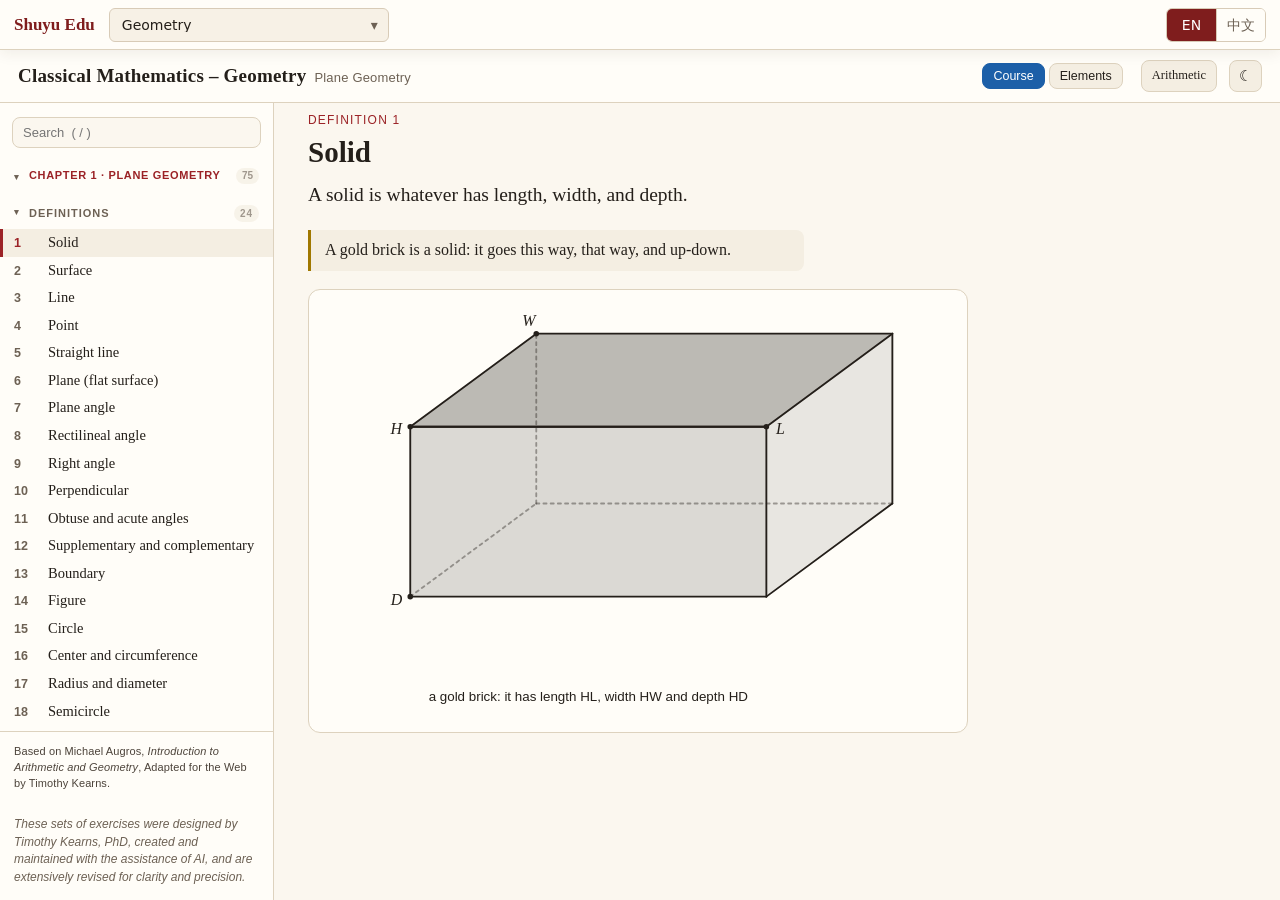
==== commit 3071eaee: "update" ====
--- a/index.html
+++ b/index.html
@@ -55,6 +55,15 @@
 .tbtn:hover{border-color:var(--accent2)}
 .tbtn[aria-pressed=true]{background:var(--accent2-soft);border-color:var(--accent2-soft);color:#fff}
 .tbtn.icon{padding:6px 9px;font-size:15px}
+.shelf{display:inline-flex;gap:4px;flex-shrink:0}
+.shelf .tbtn{padding:5px 10px;font-size:12.5px}
+a.tbtn.companion{text-decoration:none;color:inherit;margin-left:6px;flex-shrink:0;font-size:12.5px;padding:5px 10px}
+.xwalk{font-family:var(--sans);font-size:13px;color:var(--muted);margin:0 0 14px;max-width:62ch}
+.xwalk a{cursor:pointer;text-decoration:underline;text-underline-offset:2px}
+.prose{font-size:16.5px;max-width:62ch;white-space:pre-wrap}
+.prose p{margin:0 0 12px}
+.pending-fig{background:var(--panel2);border:1px dashed var(--rule);border-radius:12px;padding:22px 18px;
+  color:var(--muted);font-family:var(--sans);font-size:14px;line-height:1.45}
 
 nav{display:flex;flex-direction:column;overflow:hidden;border-right:1px solid var(--rule);
   background:var(--panel);padding:10px 0 0;min-width:0}
@@ -64,6 +73,17 @@
 nav #nav-list{flex:1 1 auto;min-height:0;overflow:auto;padding-bottom:12px;-webkit-overflow-scrolling:touch}
 nav h3{font-family:var(--sans);font-size:11px;letter-spacing:.09em;text-transform:uppercase;
   color:var(--muted);margin:16px 14px 6px}
+nav .navbook{display:flex;align-items:flex-start;gap:6px;cursor:pointer;user-select:none;
+  font-family:var(--sans);font-size:11px;letter-spacing:.06em;text-transform:uppercase;
+  color:var(--accent);margin:16px 0 4px;padding:8px 14px 4px;border-top:1px solid var(--rule);
+  font-weight:650;line-height:1.35}
+nav .navbook:first-child{border-top:0;padding-top:2px;margin-top:8px}
+nav .navbook:hover{color:var(--ink)}
+nav .navbook .tw{font-size:9px;width:9px;flex-shrink:0;color:var(--muted);padding-top:3px}
+nav .navbook .nav-lbl{flex:1;min-width:0}
+nav .navbook i{margin-left:auto;flex-shrink:0;font-style:normal;font-size:10px;opacity:.65;
+  background:var(--panel2);border-radius:999px;padding:1px 6px;color:var(--muted);
+  letter-spacing:0;font-weight:600;text-transform:none}
 nav a{display:flex;gap:8px;padding:4px 14px;text-decoration:none;color:var(--ink);font-size:14.5px;
   line-height:1.35;cursor:pointer;-webkit-tap-highlight-color:transparent}
 nav a:hover{background:var(--panel2)}
@@ -75,7 +95,9 @@
 nav .colophon{flex-shrink:0;padding:12px 14px 14px;border-top:1px solid var(--rule);
   font-family:var(--sans);font-size:11px;line-height:1.45;font-weight:400;
   color:color-mix(in srgb,var(--muted) 55%,var(--ink));
-  letter-spacing:.01em}
+  letter-spacing:.01em}nav .designer-credit{flex-shrink:0;padding:0 14px 14px;margin:0;font-family:var(--sans);font-size:12px;font-style:italic;line-height:1.45;color:var(--muted);text-align:left}
+nav .colophon .si-home{display:inline-block;margin-top:10px;padding:6px 12px;border:1px solid var(--rule);border-radius:6px;color:var(--muted);text-decoration:none;letter-spacing:.08em;text-transform:uppercase;font-size:11px}
+nav .colophon .si-home:hover{color:var(--ink);border-color:var(--muted)}
 .nav-backdrop{display:none}
 
 main{overflow:auto;padding:26px 34px 90px;scroll-behavior:smooth;min-width:0;
@@ -86,6 +108,13 @@
 h2.title{font-size:29px;line-height:1.2;margin:0 0 6px;font-weight:600}
 .aka{color:var(--muted);font-style:italic;margin:0 0 14px}
 .statement{font-size:19.5px;margin:0 0 20px;max-width:62ch}
+.greek{font-family:Palatino,'Palatino Linotype','Iowan Old Style','Times New Roman',serif;
+  font-size:17px;line-height:1.55;color:var(--muted);max-width:62ch;margin:-10px 0 18px;
+  font-style:normal}
+.scrollitem .greek{font-size:15.5px;margin:-4px 0 14px}
+.gproof{margin:10px 0 18px;max-width:62ch;font-family:var(--sans);font-size:13px;color:var(--muted)}
+.gproof summary{cursor:pointer;user-select:none}
+.gproof .greek{margin:8px 0 0;font-size:16px}
 .kid{background:var(--panel2);border-left:3px solid var(--accent3);padding:8px 14px;border-radius:0 8px 8px 0;
   margin:0 0 18px;font-size:16px;max-width:62ch}
 
@@ -368,7 +397,7 @@
 nav h3.navsec .tw{font-size:9px;width:9px;color:var(--muted)}
 nav h3.navsec i{margin-left:auto;font-style:normal;font-size:10px;opacity:.65;
   background:var(--panel2);border-radius:999px;padding:1px 6px}
-nav .navitems[hidden]{display:none}
+nav .navitems[hidden],nav .navbook-body[hidden]{display:none}
 
 /* ---------- pulling back to see a whole circle ---------- */
 .fig .figbody{transform-box:view-box;transform-origin:0 0;
@@ -389,6 +418,8 @@
   header h1{font-size:15px;white-space:normal}
   header h1 small{display:block;margin-left:0;margin-top:2px;font-size:11.5px}
   header .grow{display:none}
+  .shelf{margin-left:auto}
+  .shelf .tbtn{padding:5px 8px;font-size:12px}
   #b-nav{display:inline-flex;align-items:center;justify-content:center;
     min-width:40px;min-height:40px;font-size:18px}
 
@@ -405,6 +436,7 @@
   .app.nav-open .nav-backdrop{display:block}
   nav a{padding:10px 14px;font-size:15px} /* larger touch targets */
   nav h3.navsec{padding:10px 14px;margin:10px 0 2px}
+  nav .navbook{padding:10px 14px;margin:10px 0 2px}
 
   main{flex:1 1 auto;min-height:0;width:100%;padding:16px 14px 72px;
     padding-left:max(14px,env(safe-area-inset-left));
@@ -549,8 +581,12 @@
 
 /* library scroll view: one entry, a breath of space, then the next */
 .scrollwrap .scrollhead{margin-bottom:6px}
+/* Extra bottom space so the last entries can reach the spy line (avoids
+   oscillating between last and second-to-last on ArrowDown). */
+.scrollwrap{padding-bottom:75vh}
 .scrollitem{padding:30px 0 0;margin-bottom:26vh;border-top:1px solid var(--rule)}
 .scrollitem:first-of-type{border-top:none;padding-top:8px}
+.scrollitem:last-of-type{margin-bottom:0}
 .scrollitem .title{margin:2px 0 10px}
 .scrollfig{max-width:660px;margin-top:14px;background:var(--panel);border:1px solid var(--rule);
   border-radius:12px;overflow:hidden}
@@ -697,14 +733,20 @@
 }
 </style>
 <link rel="stylesheet" href="site-nav.css">
-<script src="site-nav.js?v=3" defer></script>
+<script src="site-nav.js?v=4" defer></script>
 </head>
-<body>
+<body class="classical-reader">
 <div class="app" id="app">
   <header>
     <button type="button" class="tbtn icon" id="b-nav" title="Contents" aria-label="Open contents" aria-expanded="false" aria-controls="side-nav">☰</button>
-    <h1>Classical Mathematics – Geometry<small>Plane Geometry, Part I</small></h1>
+    <h1 id="app-title">Classical Mathematics – Geometry<small>Plane Geometry</small></h1>
     <span class="grow"></span>
+    <div class="shelf" role="tablist" aria-label="Library">
+      <button type="button" class="tbtn" id="b-shelf-course" aria-pressed="true" title="Augros course">Course</button>
+      <button type="button" class="tbtn" id="b-shelf-elements" aria-pressed="false" title="Euclid, Elements">Elements</button>
+    </div>
+    <a class="tbtn companion" id="b-companion" hidden></a>
+    <button type="button" class="tbtn icon" id="b-greek" title="Heiberg Greek" aria-pressed="true" hidden>Αα</button>
     <button type="button" class="tbtn icon" id="b-theme" title="Light / dark (d)">☾</button>
   </header>
   <button type="button" class="nav-backdrop" id="nav-backdrop" aria-label="Close contents" tabindex="-1"></button>
@@ -712,7 +754,8 @@
   <nav id="side-nav" aria-label="Contents">
     <div class="find"><input id="find" placeholder="Search  ( / )" autocomplete="off"></div>
     <div id="nav-list"></div>
-    <p class="colophon">Based on Michael Augros, <em>Introduction to Arithmetic and Geometry</em>, Adapted for the Web by Timothy Kearns.</p>
+    <p class="colophon">Based on Michael Augros, <em>Introduction to Arithmetic and Geometry</em>, Adapted for the Web by Timothy Kearns.<br><a class="si-home" href="https://studiuminstitute.org">Studium Institute</a></p>
+    <p class="designer-credit">These sets of exercises were designed by Timothy Kearns, PhD, created and maintained with the assistance of AI, and are extensively revised for clarity and precision.</p>
   </nav>
   <main id="main"></main>
 </div>
@@ -753,6 +796,26 @@
 };
 const DEG = Math.PI / 180;
 
+/* Latin figure letters → Heiberg Greek. Drawings stay Latin; the map lets
+   Greek prose share the same highlight ids. F→Ζ, G→Η, H→Θ (Euclid’s skip). */
+const LETTER_EL = {
+  A: 'Α', B: 'Β', C: 'Γ', D: 'Δ', E: 'Ε', F: 'Ζ', G: 'Η', H: 'Θ',
+  I: 'Ι', K: 'Κ', L: 'Λ', M: 'Μ', N: 'Ν', O: 'Ο', P: 'Π', Q: 'Ϙ',
+  R: 'Ρ', S: 'Σ', T: 'Τ', U: 'Υ', X: 'Χ', Y: 'Υ', Z: 'Ζ'
+};
+function tokenToEl(token) {
+  const s = String(token);
+  const m = /^(∠)?([A-Za-z]+)$/.exec(s);
+  if (!m) return null;
+  let out = m[1] || '';
+  for (const ch of m[2]) {
+    const g = LETTER_EL[ch.toUpperCase()];
+    if (!g) return null;
+    out += g;
+  }
+  return out;
+}
+
 /* ---------- primitive constructions ---------- */
 // line through a with direction da  ×  line through b with direction db
 function interLL(a, da, b, db) {
@@ -816,6 +879,8 @@
     if (!token) return;
     const t = String(token);
     (this.alias[t] || (this.alias[t] = [])).push(id);
+    const el = tokenToEl(t);
+    if (el && el !== t) (this.alias[el] || (this.alias[el] = [])).push(id);
   }
   _push(o) {
     if (!o.id) o.id = o.kind + ':' + (++uid);
@@ -1678,12 +1743,13 @@
 root.Geom = {
   V, add, sub, mul, dot, crs, len, dist, unit, perp, mid, lerp, ang, pol, rotAbout, DEG,
   interLL, interCC, interLC, footOf, reflectPt, projOnSeg,
+  LETTER_EL, tokenToEl,
   Fig, render, makeFigure, bboxOf, zoomFor
 };
 })(typeof window !== 'undefined' ? window : globalThis);
 if (typeof module !== 'undefined') module.exports = (typeof window !== 'undefined' ? window : globalThis).Geom;
 </script>
-<script>window.CONTENT={"definitions":[{"id":"def:1","num":1,"term":"Solid","text":"A solid is whatever has length, width, and depth.","kid":"A gold brick is a solid: it goes this way, that way, and up-down."},{"id":"def:2","num":2,"term":"Surface","text":"A solid stops at its surface (or surfaces); so a surface has length and width, but no depth.","kid":"The flat top of a brick is a surface — flat like a tabletop, with no thickness of its own."},{"id":"def:3","num":3,"term":"Line","text":"When a surface comes to an end, it stops at a line (or lines); so a line has length, but no width or depth. (In this book, “line” usually means a finite line, often called a line segment today.)","kid":"An edge of a table is a line: it has length, but no width or thickness."},{"id":"def:4","num":4,"term":"Point","text":"When a line comes to an end, it stops at a point; so a point has no length, no width, no depth. Although it has no shape or size, a point does have one positive feature: its location.","kid":"A point is just a place — like a perfect tiny dot with no size at all."},{"id":"def:5","num":5,"term":"Straight line","text":"A straight line is a perfectly uniform line. Every part of it is the same “shape” as every other part, regardless of length, and different straight lines differ only in length, location, and orientation. Every other kind of line is called a curved line.","kid":"A straight line never bends. Look at it end-on and it looks like a point."},{"id":"def:6","num":6,"term":"Plane (flat surface)","text":"A flat surface is a perfectly uniform surface. Every part of it, regardless of size, is the same “shape” all over and on both sides. A flat surface can also be called a plane.","kid":"A plane is a perfectly flat surface — like a perfect sheet of paper that never wrinkles."},{"id":"def:7","num":7,"term":"Plane angle","text":"When two distinct lines in the same plane meet at a point, the inclination of one to the other is a plane angle. The point at which the lines meet is called the vertex of the angle.","kid":"An angle is how much two lines “open” when they meet at a point (the vertex)."},{"id":"def:8","num":8,"term":"Rectilineal angle","text":"A rectilineal angle is an angle formed by two different straight lines.","kid":"A corner made by two straight lines is a rectilineal angle."},{"id":"def:9","num":9,"term":"Right angle","text":"When one straight line stands on another in such a way that the two adjacent angles formed are equal to each other, each angle is called a right angle.","kid":"A right angle is a perfect square corner — like the corner of a book."},{"id":"def:10","num":10,"term":"Perpendicular","text":"A straight line standing on another at right angles is said to be perpendicular to the line on which it stands.","kid":"Perpendicular means “standing straight up” on another line — making right angles."},{"id":"def:11","num":11,"term":"Obtuse and acute angles","text":"An obtuse angle is a rectilineal angle greater than a right angle. An acute angle is a rectilineal angle less than a right angle.","kid":"Acute = sharp and skinny (less than a square corner). Obtuse = wide and open (more than a square corner)."},{"id":"def:12","num":12,"term":"Supplementary and complementary","text":"An obtuse angle and an acute angle are called supplementary when they add up to two right angles. Two acute angles are called complementary when they add up to one right angle.","kid":"Complementary pair = one right angle together. Supplementary pair = two right angles (a straight line) together."},{"id":"def:13","num":13,"term":"Boundary","text":"A boundary of a thing is its limit, or where it stops. For example, a sphere is bounded by one surface, a square by four lines, a straight line by two points.","kid":"A boundary is the edge where something stops."},{"id":"def:14","num":14,"term":"Figure","text":"A figure is something contained by its boundary or boundaries — something which cannot be entered or departed from without cutting across its boundary or boundaries.","kid":"A figure has an inside. A triangle is a figure; a lone straight line is not, because you can pass through it without going through its endpoints."},{"id":"def:15","num":15,"term":"Circle","text":"A circle is a plane figure contained by one curved line whose every point is the same distance from a single point inside it.","kid":"A circle is a round figure. Every point on the rim is the same distance from the center."},{"id":"def:16","num":16,"term":"Center and circumference","text":"The single point inside a circle which is the same distance from every point along the curved line bounding the circle is called the circle’s center. The curved line bounding the circle is called the circle’s circumference.","kid":"Center = the middle point. Circumference = the round edge."},{"id":"def:17","num":17,"term":"Radius and diameter","text":"Any straight line drawn from the center of a circle and stopping at the circumference is called a radius of the circle. By definitions 15 & 16, all the radii of a circle are equal. Any straight line drawn through the center of a circle and terminated at each end by the circumference is called a diameter. Any diameter bisects the circle.","kid":"Radius: center to edge. Diameter: all the way across through the center (two radii in a line). All radii of one circle are equal!"},{"id":"def:18","num":18,"term":"Semicircle","text":"A semicircle is the figure contained by a circle’s diameter and the circumference cut off by it.","kid":"A semicircle is half a circle, cut along a diameter."},{"id":"def:19","num":19,"term":"Rectilineal figures","text":"A rectilineal figure is a plane figure contained by straight lines only. A triangle is a plane figure contained by three straight lines. A quadrilateral is a plane figure contained by four straight lines. A polygon is any plane figure contained by more than four straight lines.","kid":"Triangle = 3 sides. Quadrilateral = 4 sides. Polygon = many sides (more than four here)."},{"id":"def:20","num":20,"term":"Equilateral, isosceles, scalene","text":"Among triangles, an equilateral triangle is one with all three sides equal. An isosceles triangle is one with only two sides equal. A scalene triangle is one without any equal sides.","kid":"Equilateral: all sides same. Isosceles: exactly two sides same. Scalene: all sides different."},{"id":"def:21","num":21,"term":"Right, obtuse, acute triangles; hypotenuse","text":"Among triangles, a right triangle is one containing a right angle. An obtuse triangle is one containing an obtuse angle. An acute triangle is one with all three of its angles acute. In a right triangle, the side opposite the right angle is called the hypotenuse, and the two sides containing the right angle are called legs.","kid":"Right triangle has a square corner. The long side opposite that corner is the hypotenuse; the other two sides are legs."},{"id":"def:22","num":22,"term":"Parallel","text":"If two straight lines lie in one plane together, but never meet each other in either direction however far they are extended, they are said to be parallel to each other.","kid":"Parallel lines never meet — like railroad tracks that stay the same distance apart forever."},{"id":"def:23","num":23,"term":"Square, rectangle, rhombus, parallelogram, trapezium","text":"Among quadrilaterals, a square has all four sides equal and all four angles right; a rectangle has all four angles right but not all four sides equal; a rhombus has all four sides equal but no right angles. A parallelogram is any quadrilateral contained by two pairs of parallel straight lines. Quadrilaterals that are none of the above will be called trapezia.","kid":"Square: equal sides + right angles. Rectangle: right angles. Rhombus: equal sides, tilted. Parallelogram: two pairs of parallel sides."},{"id":"def:24","num":24,"term":"Inclined toward each other","text":"Two straight lines are inclined toward each other if, when cut by a third straight line, the sum of the two interior angles on one side is less than the sum of the two exterior angles on that same side.","kid":"Lines that lean toward each other on one side of a cutting line will eventually meet on that side (see Postulate 5)."}],"postulates":[{"id":"post:1","num":1,"term":"Draw a straight line","text":"A straight line can be drawn from any point to any point.","kid":"You may always connect two points with a straight line (use a straightedge)."},{"id":"post:2","num":2,"term":"Extend a straight line","text":"Any straight line can be extended continuously in a straight line in either direction and as far as you please.","kid":"You may always make a straight line longer in either direction."},{"id":"post:3","num":3,"term":"Draw a circle","text":"A circle can be drawn around any point as its center and with a radius of any given length.","kid":"You may always draw a circle with any center and any radius (use a compass)."},{"id":"post:4","num":4,"term":"Right angles are equal","text":"All right angles are equal. Not only are adjacent right angles equal to each other, but even those that are not adjacent.","kid":"Every perfect square corner is the same size as every other perfect square corner."},{"id":"post:5","num":5,"term":"Inclined lines meet","text":"Straight lines inclined towards each other eventually meet, when extended far enough. (Restated with Thm. 11: if two straight lines make less than two right angles on one side of a third straight line, then they will eventually meet on that side.)","kid":"If two lines lean toward each other, they will meet if you extend them far enough. This is Euclid’s famous parallel postulate!"}],"commonNotions":[{"id":"cn:1","num":1,"term":"Transitivity of equality","text":"Things equal to the same thing are also equal to each other.","kid":"If A = C and B = C, then A = B. (36 inches = 1 yard and 3 feet = 1 yard, so 36 inches = 3 feet.)"},{"id":"cn:2","num":2,"term":"Adding equals","text":"When equals are added to equals, the wholes are equal.","kid":"If two kids are the same height and each grows the same amount, they stay the same height."},{"id":"cn:3","num":3,"term":"Subtracting equals","text":"When equals are subtracted from equals, the remainders are equal.","kid":"Two equal pencils sharpened by the same amount stay equal."},{"id":"cn:4","num":4,"term":"Coincidence","text":"Things that can be made to coincide with each other are equal.","kid":"If two shapes can sit exactly on top of each other with nothing sticking out, they are equal."},{"id":"cn:5","num":5,"term":"Whole and part","text":"Every whole is greater than any one of its parts.","kid":"A whole pizza is bigger than any single slice. Always!"}],"extra":[{"id":"prin:two-lines","num":null,"term":"Two straight lines cannot enclose a space","text":"Two straight lines cannot cut each other more than once; they cannot enclose a space. This follows from the perfect uniformity of straight lines.","kid":"Straight lines can’t bend back to cross twice. They meet at most once."},{"id":"prin:halves","num":null,"term":"Halves of equals are equal","text":"The halves of equal things are equal.","kid":"If two cakes are the same size, half of each is also the same size."}],"theorems":[{"id":"thm:1","num":1,"title":"How to make an equilateral triangle","aka":null,"kind":"construction","statement":"Given a straight line AB, construct an equilateral triangle on it so that AB is the base.","steps":[{"text":"Draw circle X around point A with radius AB.","cites":["post:3"]},{"text":"Draw circle Z around point B with radius BA.","cites":["post:3"]},{"text":"These two circles intersect each other at points C and D."},{"text":"Join points A and C with a straight line.","cites":["post:1"]},{"text":"Join points B and C with a straight line.","cites":["post:1"]},{"text":"AC = AB, since these two lines are radii of circle A.","cites":["def:17"]},{"text":"BC = AB, since these are both radii of circle B.","cites":["def:17"]},{"text":"AC = BC, since each is equal to AB.","cites":["cn:1"],"note":"Steps 6 & 7; Common Notion 1"},{"text":"So all three sides of triangle ABC are equal — it is equilateral.","cites":["def:20"]}],"remarks":["We made a perfectly equilateral triangle without measuring anything — using circles!","The equilateral triangle is the simplest rectilineal figure: fewest sides, all the same.","It will be very useful for later constructions (see Theorem 7)."],"questions":[{"q":"Does an equilateral triangle appear to be right, obtuse, or acute?","hint":"Look at each corner compared with a square corner.","answer":"It appears acute: all three angles look (and later prove) less than a right angle. After Thm. 28 we know each is exactly 60°."},{"q":"Looking at the diagram, find a way to make a rhombus. Prove all four of its sides are equal.","hint":"Use both intersection points C and D of the two circles.","answer":"Join both intersection points C and D of the two circles. Then AC = AD = BC = BD = AB (all radii of circle A or B), so quadrilateral ACBD has all four sides equal — a rhombus. (Angles not yet shown non-right.)"},{"q":"What happens if you make 3 more equilateral triangles, one on each side of △ABC?","hint":"You are building toward a larger figure made of equilateral triangles.","answer":"You get a larger equilateral triangle divided into four small equilateral triangles (the middle one upside-down), a classic figure."}],"end":"Q.E.F.","sort":1.0},{"id":"thm:1a","num":"1a","sort":1.1,"kind":"construction","title":"How to place at a given point a line equal to a given line","aka":"Euclid, Elements I.2","statement":"If someone gives us a point A and a straight line BC, how can we draw from the point A a straight line equal to BC?","steps":[{"text":"Join the points A and B with a straight line.","cites":["post:1"]},{"text":"On AB make the equilateral triangle DAB.","cites":["thm:1"]},{"text":"Extend DA to E, and DB to F, as far as we please.","cites":["post:2"]},{"text":"Draw a circle around B with radius BC. It cuts DB extended at G.","cites":["post:3"]},{"text":"Draw a circle around D with radius DG. It cuts DA extended at L.","cites":["post:3"]},{"text":"BG = BC, since both are radii of the circle around B.","cites":["def:17"]},{"text":"DL = DG, since both are radii of the circle around D.","cites":["def:17"]},{"hlBeats":[["seg:AD","seg:BD"],["seg:AL","seg:BG"]],"hlBeatMs":1150,"text":"DA = DB, since DAB is equilateral. Take these equals away from the equals DL and DG, and the remainders are equal: AL = BG.","cites":["def:20","cn:3"]},{"text":"So AL = BC, since each of them is equal to BG. And AL was drawn from the given point A. Q.E.F.","cites":["cn:1"],"hlBeats":[["seg:AL","seg:BG"],["seg:AL","seg:BG","seg:BC"],["seg:AL","seg:BC"]],"hlBeatMs":1100}],"remarks":["Notice what we may **not** do: we may not pick up the line BC and carry it over to A. A straight-edge only draws and extends lines; a compass only draws circles. This theorem shows that a length can nevertheless be transferred from one place to another by construction alone.","The equilateral triangle of Theorem 1 is doing the real work here: it gives us two equal lines DA and DB starting from one point, so that when we take equal pieces away from equal wholes, the remainders are equal.","This is Euclid’s second proposition, and it is exactly the tool needed for Theorem 1b, which in turn is used over and over again (Theorems 3, 4, 15, 17 …) whenever we “cut off” one length equal to another."],"questions":[{"q":"Why do we need the equilateral triangle at all? Why not simply draw a circle around A with radius BC?","hint":"A compass in Euclid’s hands opens between two points that are already drawn.","answer":"Because to draw a circle around A with radius BC we would first have to carry the length BC over to A — which is the very thing we are trying to accomplish. Postulate 3 lets us draw a circle around a centre with a radius already given at that centre (like BC around B), not a radius borrowed from somewhere else."},{"q":"The construction places AL equal to BC on one particular side of A. Could we get it on any side we like?","hint":"Where was there a choice in the construction?","answer":"Yes. The equilateral triangle could be built on either side of AB, and afterwards Theorem 7 (or a circle around A with radius AL) lets us swing the line AL around A into any direction we please."},{"q":"What happens if the given point A happens to lie on the line BC itself?","hint":"Try the construction anyway.","answer":"Nothing breaks: A and B are still two distinct points, so AB can be joined and the equilateral triangle built on it. The only case needing care is A coinciding with B, and then the line BC already starts at the given point."}]},{"id":"thm:1b","num":"1b","sort":1.2,"kind":"construction","title":"How to cut off from the greater of two lines a line equal to the less","aka":"Euclid, Elements I.3","statement":"Given two unequal straight lines AB and C, cut off from the greater one AB a straight line equal to the less one C.","steps":[{"text":"At the point A place a straight line AD equal to C.","cites":["thm:1a"]},{"text":"Draw a circle around A with radius AD.","cites":["post:3"]},{"text":"Since AD is less than AB, the circle cuts AB at a point E between A and B.","cites":["def:15"]},{"hlIds":["seg:AE","seg:AEfinal","seg:C","seg:Cshow","seg:Cfinal"],"hlExpand":"none","text":"AE = AD, since both are radii of the same circle; and AD = C; therefore AE = C. So from the greater line AB we have cut off the shorter piece AE equal to C.","cites":["def:17","cn:1"]}],"remarks":["This little construction is the workhorse of the whole book. Whenever a proof says “cut off a line equal to …”, this is what is meant, and it is done with a circle, never with a ruler’s markings.","Notice why AB has to be the greater line: if AD were longer than AB the circle around A would swallow B entirely and cut the extension of AB instead of AB itself.","Together, Theorems 1, 1a and 1b give us everything we need to move and compare lengths: make an equilateral triangle, carry a length to a point, and cut a length off a longer line."],"questions":[{"q":"Where in the circle around A does the point E lie, and how do we know there is only one such point on AB?","hint":"How many times can a circle cut a straight line?","answer":"A straight line cuts a circle in at most two points, one on each side of the centre. Only one of them lies on the line AB going from A toward B; the other lies on AB extended backwards. So on AB itself E is unique."},{"q":"Could you use this theorem to cut off from AB a line equal to C if C were longer than AB?","hint":"What would you get instead?","answer":"No — you would not be cutting anything off AB. The circle around A with radius AD would meet the extension of AB beyond B, so you would be adding to AB rather than cutting from it."},{"q":"Use Theorems 1b and 8 to cut off from a given line exactly one quarter of another given line.","hint":"Bisect twice.","answer":"Bisect the second line (Thm. 8), bisect the half again: that gives a quarter. Then carry that quarter to the end of the first line (Thm. 1a) and cut it off with a circle (Thm. 1b)."}]},{"id":"thm:2","num":2,"title":"Side-Angle-Side (SAS)","aka":"SAS Congruence","kind":"theorem","statement":"If in one triangle a side, the next angle, and the next side are respectively equal to a side, the next angle, and the next side in another triangle, then all the corresponding sides and angles of the two triangles are equal, and they have equal areas.","steps":[{"text":"Imagine △ABC and △DEF with AB = DE, ∠ABC = ∠DEF, and BC = EF."},{"text":"Imagine moving △ABC so that AB lies on DE. Since they are equal, they coincide: A on D, B on E.","cites":["cn:4"]},{"text":"Since ∠ABC = ∠DEF, BC will fall along EF, and C will fall on F (since BC = EF)."},{"text":"So A, B, C sit on D, E, F. Then AC must coincide with DF — if it fell outside, two straight lines would cut each other at two points and enclose a space (impossible).","cites":["prin:two-lines"]},{"text":"So AB, BC, AC coincide with DE, EF, DF. The triangles coincide exactly and are identical.","cites":["cn:4"]},{"text":"Therefore AC = DF, ∠BAC = ∠EDF, ∠BCA = ∠EFD, and the triangles have equal areas."}],"remarks":["SAS is used throughout geometry to prove equality of lines, angles, and areas.","Congruent figures (≅) are the same size and same shape. △ABC ≅ △DEF means all corresponding sides and angles are equal.","Two straight lines cannot enclose a space — they cannot cut more than once."],"questions":[{"q":"When some parts are given equal, how do you decide which remaining parts “correspond”?","hint":"Match the order: side–angle–side in the same sequence around each triangle.","answer":"Match in order around each triangle: the given side, the given included angle, then the next side. Remaining parts that sit in the same relative place (opposite the same given part, or between the same pair) are corresponding."},{"q":"What if the triangles are mirror images? Can you still prove SAS?","hint":"Flip one triangle over (reflect), then superpose.","answer":"Reflect (flip) one triangle so it is no longer a mirror image; then the same superposition proof works. Congruence does not require same orientation."}],"end":"Q.E.D.","sort":2.0},{"id":"thm:3","num":3,"title":"Base angles of an isosceles triangle","aka":null,"kind":"theorem","statement":"In an isosceles triangle, the base angles are equal to each other, and the angles under the base are equal to each other.","steps":[{"hlNot":["pt:B"],"hlDraw":true,"hlBeats":[["seg:AB","seg:BF","seg:AC","seg:CG"],["pt:D","seg:AB","seg:BF"],["seg:BD","tick:BD","pt:D"]],"hlBeatDelay":1300,"hlBeatMs":1100,"text":"Let △ABC be isosceles with AB = AC. We claim ∠ABC = ∠ACB, and (extending the equal sides past the base to F and G) the angles under the base are equal too. Pick D at random on BF.","cites":["def:20"]},{"hlDraw":true,"hlIds":["seg:BD","tick:BD","seg:CE","tick:CE","pt:D","pt:E"],"hlExpand":"none","text":"Cut off CE = BD by drawing a circle around C with radius BD, meeting CG at E.","cites":["post:3"]},{"text":"Join BE and join CD.","cites":["post:1"]},{"text":"AB = AC (given) and BD = CE (Step 2), so AD = AE (sums of equals).","cites":["cn:2"]},{"text":"AC = AB (given isosceles) and ∠BAC is common to △ADC and △AEB."},{"text":"△ADC ≅ △AEB by Side-Angle-Side.","cites":["thm:2"]},{"text":"Corresponding parts: ∠ADC = ∠AEB and DC = EB. Also BD = CE, so △BDC ≅ △CEB by SAS.","cites":["thm:2"]},{"text":"∠EBA = ∠DCA (from △ADC ≅ △AEB) and ∠EBC = ∠DCB (from △CEB ≅ △BDC), so the remainders ∠CBA = ∠BCA.","cites":["cn:3"]},{"text":"The angles under the base, ∠DBC and ∠ECB, are also equal (corresponding angles of △BDC & △CEB)."}],"remarks":["Strategy: first prove the large overlapping triangles congruent, then the small ones under the base; then subtract equals from equals.","This is a universal truth: it holds for every isosceles triangle, always and everywhere."],"questions":[{"q":"Prove the same result by flipping △ABC onto itself.","hint":"AB = AC so the sides swap places; the base angles must swap places too.","answer":"Flip △ABC over the angle bisector of ∠A (or over the altitude from A). Side AB lands on AC because they are equal, so ∠ABC lands exactly where ∠ACB was — hence the base angles are equal."},{"q":"Use Theorem 3 to prove that all three angles of an equilateral triangle are equal.","hint":"Any two sides are equal, so any two base angles are equal.","answer":"In equilateral △ABC, AB = AC so base angles at B and C are equal (Thm. 3). Likewise AB = BC gives angles at A and C equal, and AC = BC gives angles at A and B equal. So all three angles are equal."}],"end":"Q.E.D.","sort":3.0},{"id":"thm:4","num":4,"title":"Converse of the isosceles base-angle theorem","aka":null,"kind":"theorem","statement":"If two angles in a triangle are equal to each other, then the sides opposite them are also equal — the triangle is isosceles (at least two sides equal).","steps":[{"text":"In △ABC suppose ∠ABC = ∠ACB. First take side AB, the base BC, and the angle they contain, ∠ABC."},{"text":"Likewise take the other side AC, the same base BC, and the equal angle they contain, ∠ACB."},{"text":"Claim: AB = AC — the triangle is isosceles (and drawn so). Both base angles are equal, so the sides opposite them should be equal."},{"text":"Assume for contradiction that AB > AC. We will cut from the longer side a piece equal to the shorter."},{"text":"From AB cut off BD = AC further down AB toward A (by a circle around B with radius AC) and join CD.","cites":["post:3","post:1"]},{"text":"In △DBC and △ACB: BD = AC, ∠DBC = ∠ACB (given), and BC is common — so △DBC ≅ △ACB by SAS.","cites":["thm:2"]},{"text":"But then their areas are equal — yet △DBC is a part of △ACB, and a part is less than the whole. Absurd!","cites":["cn:5"]},{"text":"So the assumption AB > AC is impossible. By the same reasoning AC is not greater than AB."},{"text":"Therefore neither side is greater: AB = AC."}],"remarks":["This is a reductio ad absurdum (reduction to the absurd / indirect proof).","Theorem 4 is the converse of Theorem 3: equal base angles ⇔ isosceles (at least two equal sides).","Not every converse of a true statement is true — this one needed a real proof."],"questions":[{"q":"Use Theorem 4 to prove that any triangle with three equal angles is equilateral.","hint":"Equal angles ⇒ opposite sides equal, thrice.","answer":"If all three angles are equal, then any two are equal, so by Thm. 4 the sides opposite those angles are equal. Doing this for each pair of angles shows all three sides equal — equilateral."}],"end":"Q.E.D.","sort":4.0},{"id":"thm:5","num":5,"title":"Two triangles cannot stand on the same base with the same sides","aka":"Triangles are rigid","kind":"theorem","statement":"If two triangles stand on the same base and on the same side of it, they cannot have the two sides drawn from one end of the base equal to each other, and the two sides drawn from the other end equal to each other, and yet be different triangles.","steps":[{"text":"A square of four hinged rods can be kicked over into a slanted shape, keeping every rod the same length. Can a triangle do the same?","note":"Motivation"},{"text":"Suppose △ABM and another △ABN stood on the same base AB, on the same side, with AM = AN and BM = BN, and yet with different angles."},{"text":"Join MN.","cites":["post:1"]},{"text":"Since AM = AN, △AMN is isosceles, so its base angles are equal: ∠AMN = ∠ANM (Thm. 3).","cites":["thm:3"],"hl":"angles"},{"text":"Ray MB cuts ∠AMN into ∠AMB and ∠BMN, so ∠AMN = ∠AMB + ∠BMN. But ∠AMN = ∠ANM; therefore ∠AMB + ∠BMN = ∠ANM.","hl":"angles"},{"text":"Likewise, since BM = BN, △BMN is isosceles, so its base angles are equal: ∠BMN = ∠BNM (Thm. 3).","cites":["thm:3"],"hl":"angles"},{"text":"Ray NA cuts ∠BNM into ∠ANM and ∠BNA, so ∠BNM = ∠ANM + ∠BNA. Therefore ∠BMN = ∠ANM + ∠BNA.","hl":"angles"},{"text":"In the equality ∠AMB + ∠BMN = ∠ANM, replace ∠BMN by ∠ANM + ∠BNA. That gives ∠AMB + ∠ANM + ∠BNA = ∠ANM.","hl":"angles"},{"text":"Hence ∠ANM = ∠ANM + ∠AMB + ∠BNA — an angle equal to itself plus two further angles. Impossible!","cites":["cn:5"],"hl":"angles"},{"text":"So the supposition is impossible: on one base, on one side, there cannot be two such triangles. Keep the three sides and the angles cannot change — triangles are rigid."}],"remarks":["This is what people mean when they say **triangles are rigid**: given three straight lines that make a triangle, you cannot take them apart and put them together again to get a different triangle. Try it.","The proof is a “reduction to the absurd” (reductio ad absurdum): we suppose the opposite of what we want, draw an impossible consequence out of it, and so condemn the supposition.","Two triangles on the same base *can* have identical sides without coinciding — △ABC and △ABD on opposite sides of AB. But they are mirror images: you get one from the other by flipping, not by tilting.","This is why bridges and roof frames are full of triangular braces. Rectangles fold over; triangles do not."],"questions":[{"q":"Five sticks make a pentagon (one nail per corner). How many cross braces are needed to make it rigid?","hint":"Think about triangulating the polygon.","answer":"A pentagon needs two non-crossing diagonals from one vertex (or equivalent bracing) to triangulate into three triangles — generally two braces. Many configurations work (different pairs of diagonals)."}],"end":"Q.E.D.","sort":5.0},{"id":"thm:6","num":6,"title":"Side-Side-Side (SSS)","aka":"SSS Congruence","kind":"theorem","statement":"If the three sides of one triangle are equal to the three corresponding sides of another triangle, then the two triangles also have their corresponding angles equal (those between equal sides), and equal areas.","steps":[{"text":"Let △A and △B have three pairs of equal corresponding sides. Place them on the same base CD with equal sides sharing endpoints C and D, so CA = CB and DA = DB."},{"text":"If A and B did not coincide, then △BCD would have sides equal to those of △ACD yet slant differently — triangles would not be rigid."},{"text":"But triangles are rigid (Thm. 5), so A and B must coincide.","cites":["thm:5"]},{"text":"Thus CA coincides with CB and DA with DB; all corresponding angles coincide."},{"text":"Things that coincide are equal: the triangles have equal corresponding angles and equal areas.","cites":["cn:4"]}],"remarks":["SSS is our second triangle-congruence theorem (after SAS).","Mirror images are fine: flip one triangle first."],"questions":[{"q":"Using SSS, prove that the two equilateral triangles on the same straight line (one above, one below) are equal to each other.","hint":"All three pairs of sides match by construction of Thm. 1.","answer":"Both equilateral triangles on AB (above and below) have sides AB, AC, BC and AB, AD, BD respectively with AC=AB=BC and AD=AB=BD by radii, so all three pairs of sides match; SSS gives congruence."}],"end":"Q.E.D.","sort":6.0},{"id":"thm:7","num":7,"title":"How to bisect any rectilineal angle","aka":null,"kind":"construction","statement":"Given any rectilineal angle ABC, construct the ray that bisects it.","steps":[{"text":"Pick any point D on AB, and draw a circle around B with radius BD, cutting off BE = BD.","cites":["post:3"]},{"text":"Join DE.","cites":["post:1"]},{"text":"Make equilateral triangle DEF on DE.","cites":["thm:1"]},{"text":"Join BF. Claim: BF bisects ∠DBE, i.e. ∠FBD = ∠FBE.","cites":["post:1"],"hlIds":["ang:FBD","ang:FBE"]},{"text":"BE = BD (by construction)."},{"text":"FE = FD (sides of equilateral triangle).","cites":["def:20"]},{"text":"BF is common to △FBD and △FBE.","hlIds":["seg:BF"],"hlExpand":"none"},{"text":"So the three sides of △FBD equal the three sides of △FBE; corresponding angles are equal (SSS).","cites":["thm:6"],"hlBeats":[["poly:FBD"],["poly:FBE"]],"hlBeatMs":1000},{"text":"Therefore ∠FBD = ∠FBE.","hlBeats":[["ang:FBD","ang:FBE","seg:BD","seg:BF","seg:BE"],["ang:ABC","ang:FBD","ang:FBE","seg:BA","seg:BC","seg:BF","seg:BD","seg:BE","pt:A","pt:B","pt:C"]],"hlBeatMs":1100}],"remarks":["There is no smallest rectilineal angle: any angle can be bisected again.","Trisection with only straightedge and compass is impossible for a general angle.","A right angle is 90°; half a turn (straight line) is 180°."],"questions":[{"q":"Does the construction still work if the equilateral triangle is built on the other side of DE?","hint":"Check whether SSS still applies to the two small triangles.","answer":"Yes — SSS still compares the two small triangles formed with the bisector, as long as F is equidistant from D and E."},{"q":"Draw any triangle and bisect all three angles. What do you notice?","hint":"The three bisectors meet at one point (the incenter).","answer":"They meet in a single interior point (the incenter), center of the inscribed circle."}],"end":"Q.E.F.","sort":7.0},{"id":"thm:8","num":8,"title":"How to bisect any straight line","aka":null,"kind":"construction","statement":"Given a straight line AB, construct its midpoint.","steps":[{"text":"Make equilateral triangle ABC on AB.","cites":["thm:1"]},{"text":"Bisect ∠ACB with line CD meeting AB at D.","cites":["thm:7"]},{"text":"AC = CB (equilateral).","cites":["def:20"]},{"text":"∠ACD = ∠BCD (CD bisects the angle)."},{"text":"CD is common to △ACD and △BCD."},{"text":"By SAS, corresponding sides and angles of △ACD and △BCD are equal.","cites":["thm:2"]},{"text":"Therefore AD = DB. D is the midpoint of AB."}],"remarks":["There is no smallest straight line: any segment can be bisected again.","Cutting a segment into three equal parts is possible later with more tools from this book."],"questions":[{"q":"Looking back at Theorem 1’s diagram, what is the fewest steps to bisect a segment?","hint":"The line joining the two circle intersections already bisects AB.","answer":"The line through the two intersection points of the circles in Thm. 1 already meets AB at its midpoint — fewer steps than equilateral + angle bisector."},{"q":"Bisect the three sides of a triangle and join each vertex to the midpoint of the opposite side. What happens?","hint":"The three medians meet at one point (the centroid).","answer":"The three medians meet in a single point (the centroid), which divides each median in a 2:1 ratio."}],"end":"Q.E.F.","sort":8.0},{"id":"thm:9","num":9,"title":"Erect a perpendicular from a point on a line","aka":null,"kind":"construction","statement":"Given a straight line AB and a point P on it, draw a line from P at right angles to AB.","steps":[{"text":"Pick any point C on AP; draw a circle around P with radius PC, cutting off PD = PC.","cites":["post:3"]},{"text":"Make equilateral triangle CDR on CD.","cites":["thm:1"]},{"text":"Join PR. Claim: PR ⊥ AB.","cites":["post:1"]},{"text":"PD = PC (construction)."},{"text":"CR = DR (equilateral).","cites":["def:20"]},{"text":"PR is common to △RPC and △RPD."},{"text":"By SSS, corresponding angles of △RPC and △RPD are equal.","cites":["thm:6"]},{"text":"So ∠RPC = ∠RPD."},{"text":"These are adjacent angles formed by PR standing on AB and are equal — therefore they are right angles.","cites":["def:9"]},{"text":"Thus PR is perpendicular to AB at P.","cites":["def:10"]}],"remarks":["We have now drawn right triangles (△RPC and △RPD).","In practice, carpenters use a square — but the square itself is made by geometry."],"questions":[{"q":"Prove: any point on the perpendicular bisector of a segment is equidistant from both endpoints.","hint":"Use SSS or SAS with the two right triangles formed.","answer":"Let RB be the perpendicular bisector of CD at B. For any R on that line, RC and RD: RB common, CB=DB, and right angles (or use SSS on the two right triangles) ⇒ RC=RD."}],"end":"Q.E.F.","sort":9.0},{"id":"thm:10","num":10,"title":"Drop a perpendicular from a point to a line","aka":null,"kind":"construction","statement":"Given a straight line AB and a point P not on it, drop a perpendicular from P to AB.","steps":[{"text":"Choose any point D on the opposite side of AB from P."},{"text":"Draw a circle around P with radius PD, cutting AB at G and E.","cites":["post:3"]},{"text":"Join GP and EP.","cites":["post:1"]},{"text":"Bisect GE at H.","cites":["thm:8"]},{"text":"Join PH. Claim: PH ⊥ AB.","cites":["post:1"]},{"text":"PG = PE (radii of circle P).","cites":["def:17"]},{"text":"HG = HE (bisected)."},{"text":"PH is common to △PHG and △PHE."},{"text":"By SSS, corresponding angles are equal.","cites":["thm:6"]},{"text":"So ∠PHG = ∠PHE; they are adjacent and equal on a straight line, hence right angles.","cites":["def:9"]},{"text":"Therefore PH is perpendicular to AB.","cites":["def:10"]}],"remarks":["Theorem 10 is the opposite of Theorem 9: the point is off the line rather than on it.","If P is not “above” the segment, extend AB first (Postulate 2)."],"questions":[{"q":"Do you need to draw PG and EP to construct PH, or only to prove it?","hint":"They serve the proof; a shorter construction exists for practice.","answer":"PG and EP are for the proof. In practice you can find the two intersections of a suitable circle with the line and join the midpoint of that chord to P — the essential construction steps, not every proof line."}],"end":"Q.E.F.","sort":10.0},{"id":"thm:11","num":11,"title":"Adjacent angles on a straight line","aka":null,"kind":"theorem","statement":"When one straight line stands on another, the adjacent angles add up to two right angles.","steps":[{"text":"If PB is perpendicular to CD, clearly ∠PBC + ∠PBD = two right angles. Now let AB stand on CD not necessarily perpendicularly."},{"text":"Draw BP perpendicular to CD.","cites":["thm:9"]},{"text":"Then ∠PBC + ∠PBD = two right angles.","cites":["def:9"]},{"text":"But ∠PBC + ∠PBD = ∠1 + ∠2 + ∠3 (the pieces of the same region)."},{"text":"So ∠1 + ∠2 + ∠3 = two right angles.","cites":["cn:1"],"hlBeats":[["ang:1","ang:2","ang:3"],["sq1","sq2","seg:CD","seg:BP"]],"hlBeatMs":1000},{"text":"But ∠1 + ∠2 + ∠3 = ∠ABC + ∠ABD."},{"text":"Therefore ∠ABC + ∠ABD = two right angles.","cites":["cn:1"]}],"remarks":["Angles supplementary to the same angle are equal to each other.","With Thm. 11 we can restate Postulate 5: if two lines make less than two right angles on one side of a transversal, they meet on that side."],"questions":[{"q":"If ∠ABC and ∠ABD are adjacent on a straight line, what is each called relative to the other?","hint":"Supplementary.","answer":"They are supplementary: adjacent angles on a straight line add to two right angles."}],"end":"Q.E.D.","sort":11.0},{"id":"thm:12","num":12,"title":"Converse: angles sum to two rights ⇒ straight line","aka":null,"kind":"theorem","statement":"If two adjacent angles add up to two right angles, then the outer legs form one straight line.","steps":[{"text":"Let ∠APB + ∠BPC = two right angles. Claim: A, P, C are collinear (AP and PC form a straight line).","hlIds":["ang:APB","ang:BPC","seg:AP1","seg:PC1","seg:PB","pt:A","pt:P","pt:B","pt:Ccol"]},{"text":"Suppose PC is not the extension of AP. Extend AP to some point X.","cites":["post:2"],"hlBeats":[["seg:AP","seg:rPB","seg:PC","ang:rAPB","ang:rBPC"],["seg:AP","seg:rPB","seg:PC","ang:rAPB","ang:rBPC","seg:PX","pt:X","txt:suppose"]],"hlBeatMs":1100,"hlFirstStatic":true,"hlBeatDelay":800},{"text":"Then ∠1 + ∠2 = two right angles (Thm. 11, since APX is straight).","cites":["thm:11"],"hlIds":["ang:1","ang:2"]},{"text":"But ∠APB + ∠BPX = two right angles is only ∠1 + ∠2; what is given, that ∠APB + ∠BPC = two right angles, is here ∠1 + ∠2 + ∠3 = two right angles.","hlBeats":[["ang:rAPB","ang:rBPC"],["seg:AP","seg:rPB","seg:PC","seg:PX"],["ang:1","seg:AP","seg:rPB","seg:PC","seg:PX"],["ang:1","ang:2","seg:AP","seg:rPB","seg:PC","seg:PX"],["ang:1","ang:2","ang:3","seg:AP","seg:rPB","seg:PC","seg:PX"]],"hlBeatMs":950,"hlFirstStatic":true},{"text":"So ∠1 + ∠2 = ∠1 + ∠2 + ∠3 (both equal two rights; using that all right angles are equal).","cites":["post:4","cn:1"]},{"text":"But then a whole equals a proper part, i.e. ∠2 = ∠2 + ∠3 — impossible.","cites":["cn:5"]},{"text":"Therefore PC is the straight extension of AP.","hlBeats":[null,["ang:APB","ang:BPC","seg:AP1","seg:PC1","seg:PB","pt:A","pt:P","pt:B","pt:Ccol"]],"hlBeatDelay":950,"hlBeatMs":950}],"remarks":["Theorem 12 is the converse of Theorem 11.","First essential use of Postulate 4 (all right angles equal) in comparing “two right angles” quantities."],"questions":[],"end":"Q.E.D.","sort":12.0},{"id":"thm:13","num":13,"title":"Vertical angles are equal","aka":null,"kind":"theorem","statement":"When two straight lines cut each other, they make the vertical (opposite) angles equal.","steps":[{"text":"Let AB and CD cut at P. Claim: vertical angles are equal — ∠1 = ∠3 and ∠2 = ∠4."},{"text":"∠1 + ∠2 = two right angles (Thm. 11).","cites":["thm:11"]},{"text":"∠3 + ∠2 = two right angles (Thm. 11).","cites":["thm:11"]},{"text":"So ∠1 + ∠2 = ∠3 + ∠2.","cites":["cn:1"]},{"text":"Subtract ∠2 from both sides: ∠1 = ∠3.","cites":["cn:3"],"hlBeats":[["ang:1","ang:2","ang:3"],["ang:1","ang:3"]],"hlBeatMs":1000},{"text":"Likewise ∠2 = ∠4.","cites":["cn:3"]}],"remarks":["Vertical angles are mirror images across the vertex — a symmetry of straight lines.","A partial converse: equal angles sharing a vertex with alternate legs collinear force the remaining legs collinear."],"questions":[{"q":"How many degrees do ∠1 + ∠2 + ∠3 + ∠4 make together?","hint":"Two pairs of two right angles.","answer":"∠1+∠2+∠3+∠4 = four right angles (360°), since two pairs each make two right angles."}],"end":"Q.E.D.","sort":13.0},{"id":"thm:14","num":14,"title":"Exterior angle greater than remote interior","aka":null,"kind":"theorem","statement":"If any side of a triangle is extended, the exterior angle is greater than either of the interior and opposite (remote) angles.","steps":[{"text":"In △ABC extend BC to D. Claim: exterior ∠ACD > ∠BAC and ∠ACD > ∠ABC."},{"text":"Bisect AC at E; join BE and produce it to F with EF = BE; join CF.","cites":["thm:8","post:1","post:2"]},{"text":"EF = BE and EA = EC."},{"text":"∠AEB = ∠CEF (vertical angles).","cites":["thm:13"]},{"text":"By SAS, corresponding angles of △AEB and △CEF are equal.","cites":["thm:2"]},{"text":"So ∠BAC = ∠ECF (corresponding). But ∠ACD > ∠ECF (whole > part).","cites":["cn:5"]},{"text":"Therefore ∠ACD > ∠BAC."},{"text":"Similarly, by bisecting BC and extending AC, ∠ACD > ∠ABC (using vertical angles again).","cites":["thm:13"]}],"remarks":["Later (Thm. 28) we learn the exterior angle equals the sum of the two remote interiors — which explains why it is greater than each."],"questions":[],"end":"Q.E.D.","sort":14.0},{"id":"thm:15","num":15,"title":"Greater side opposite greater angle","aka":null,"kind":"theorem","statement":"In any triangle, a greater side has opposite to it a greater angle.","steps":[{"text":"In △ABC suppose AC > AB. Claim: ∠ABC > ∠BCA."},{"text":"Cut off AD = AB on AC; join BD.","cites":["post:1"]},{"text":"∠ABD = ∠ADB (base angles of isosceles △ABD).","cites":["thm:3"]},{"text":"∠ADB > ∠ACB because ∠ADB is exterior to △BDC.","cites":["thm:14"]},{"text":"So ∠ABD > ∠ACB."},{"text":"But ∠ABC > ∠ABD (whole > part).","cites":["cn:5"]},{"text":"Therefore ∠ABC > ∠ACB."}],"remarks":["Greatest side opposite greatest angle; least opposite least. Equal sides opposite equal angles (Thm. 3).","Angles are NOT proportional to opposite sides — double a side does not double the angle!"],"questions":[],"end":"Q.E.D.","sort":15.0},{"id":"thm:16","num":16,"title":"Greater angle opposite greater side","aka":null,"kind":"theorem","statement":"In any triangle, a greater angle has opposite to it a greater side.","steps":[{"text":"In △ABC suppose ∠ABC > ∠ACB. Claim: AC > AB."},{"text":"Only three possibilities: AC = AB, or AC < AB, or AC > AB."},{"text":"If AC = AB, then ∠ABC = ∠ACB by Thm. 3 — contradicting the given inequality.","cites":["thm:3"]},{"text":"If AC < AB, then by Thm. 15 we would have ∠ABC < ∠ACB — again a contradiction.","cites":["thm:15"]},{"text":"Therefore AC is neither equal nor less than AB: AC > AB."}],"remarks":["Converse of Theorem 15. Strategy: process of elimination among three trichotomy cases.","No construction at all — pure logic from prior theorems."],"questions":[],"end":"Q.E.D.","sort":16.0},{"id":"thm:17","num":17,"title":"Triangle inequality","aka":null,"kind":"theorem","statement":"In any triangle, any side is less than the sum of the other two sides, but greater than their difference.","steps":[{"text":"In △ABC claim BA + AC > BC (and cyclic)."},{"text":"Extend BA to D with AD = AC; join CD.","cites":["post:2","post:1"]},{"text":"∠BCD > ∠ACD (whole > part), and ∠ACD = ∠ADC (isosceles △ACD), so ∠BCD > ∠ADC.","cites":["thm:3","cn:5"]},{"text":"In △DBC, the side opposite the greater angle is greater: BD > BC.","cites":["thm:16"]},{"text":"But BD = BA + AD = BA + AC, so BA + AC > BC."},{"text":"Likewise the other two inequalities. Also BA > BC − AC by subtracting AC from both sides of BA + AC > BC.","cites":["cn:3"]}],"remarks":["A straight line is the shortest distance between two points (“as the crow flies”).","Three lengths form a triangle only if any two sum to more than the third."],"questions":[{"q":"Which of these can form a triangle? (a) 3,4,5 (b) 1,2,3 (c) 1,1,1 (d) 1,10,11","hint":"Check each pair-sum against the third side.","answer":"(a) yes (b) no — 1+2=3 (c) yes? 1+1>1 (d) yes (e) no — 1+10=11 (f) yes (g) yes (h) yes. Degenerate when equality holds (b,e)."}],"end":"Q.E.D.","sort":17.0},{"id":"thm:18","num":18,"title":"Shortest path to a line is the perpendicular","aka":null,"kind":"theorem","statement":"The shortest distance from a point to a straight line is the perpendicular from the point to the line.","steps":[{"text":"From point P drop perpendicular PL to line AB (Thm. 10). Let R be any other point on AB. Claim: PR > PL.","cites":["thm:10"]},{"text":"Consider right triangle PLR. ∠PLR is a right angle.","cites":["def:9","def:10"]},{"text":"∠PRL is acute (less than a right angle), so ∠PLR > ∠PRL.","cites":["def:11"]},{"text":"In △PLR, the greater angle has the greater opposite side (Thm. 16). Side opposite ∠PLR is PR; side opposite ∠PRL is PL.","cites":["thm:16"]},{"text":"Therefore PR > PL. The perpendicular is shorter than any other straight line from P to AB.","hlBeats":[["seg:PL","seg:PR","pt:P","pt:L","pt:R","txt:gt"],["seg:PL","seg:AB","sq:PL","pt:P","pt:L"]],"hlBeatMs":1100}],"remarks":["Among all straight segments from a point to a line, the perpendicular is the shortest.","This pairs with Theorem 17: a straight line is the shortest path between two points."],"questions":[],"end":"Q.E.D.","sort":18.0},{"id":"thm:19","num":19,"title":"Construct a triangle from three sides","aka":null,"kind":"construction","statement":"Given three straight lines X, Y, Z such that any two together are greater than the third, construct a triangle with those side lengths.","steps":[{"text":"Place X as DA and extend to E as needed; cut off AB = Y and BF = Z.","cites":["post:2","post:3"],"hlBeats":[["seg:X"],["seg:DA","tick:DA"],["seg:AE"],["seg:Y","lab:Y","cir:cutY","seg:AB","pt:A","pt:B"],["seg:Y","lab:Y","seg:AB","tick:AB","pt:A","pt:B"],["seg:Z","lab:Z"],["seg:Z","lab:Z","cir:cutZ","seg:BF","pt:B","pt:F"],["seg:Z","lab:Z","seg:BF","tick:BF","pt:B","pt:F"]],"hlBeatMs":1100},{"text":"Draw circle around A with radius AD (= X).","cites":["post:3"]},{"text":"Draw circle around B with radius BF (= Z).","cites":["post:3"]},{"text":"Because the triangle inequalities hold, the circles overlap and each passes outside the other — they must intersect.","cites":["thm:17"],"hlIds":["pt:C"],"hlExpand":"none"},{"text":"Call an intersection C; join AC and CB.","cites":["post:1"]},{"text":"Then AC = X, AB = Y, BC = Z: △ABC is constructed.","hlBeats":[["seg:AC","seg:X","lab:X"],["seg:AB","seg:Y","lab:Y","tick:AB"],["seg:CB","seg:Z","lab:Z"],"clear"],"hlBeatMs":1100}],"remarks":["Converse of Theorem 17: the inequality condition is also sufficient."],"questions":[{"q":"Make a triangle with sides 3, 4, 5. What do you notice?","hint":"Check the angles — especially the one opposite 5.","answer":"It is a right triangle (3-4-5). The angle opposite 5 is a right angle (Thm. 37 later makes this rigorous; for now you may notice the square corner)."}],"end":"Q.E.F.","sort":19.0},{"id":"thm:20","num":20,"title":"Copy an angle","aka":null,"kind":"construction","statement":"Given an angle X and a ray PR, construct an angle at P, with one side along PR, equal to angle X.","steps":[{"text":"Pick points A and B on the legs of ∠X and join AB.","cites":["post:1"]},{"text":"On ray PR, cut off PS = XA, PT = XB, and TV = AB (using circles/postulates as needed).","cites":["post:3"]},{"text":"Construct △PZT with sides equal to those of △XAB (Thm. 19).","cites":["thm:19"]},{"text":"By SSS, corresponding angles are equal: ∠ZPT = ∠AXB.","cites":["thm:6"]},{"text":"∠ZPT begins at P with one leg along PR, as required."}],"remarks":["This construction also lets us duplicate an entire triangle."],"questions":[],"end":"Q.E.F.","sort":20.0},{"id":"thm:21","num":21,"title":"Angle-Side-Angle (ASA)","aka":"ASA Congruence","kind":"theorem","statement":"If in a triangle two angles and the side joining them are respectively equal to two angles and the side joining them in another triangle, then all corresponding sides and angles are equal, and the triangles have equal area.","steps":[{"text":"Given △ABC, △DEF with ∠BAC = ∠EDF, AB = DE, ∠ABC = ∠DEF."},{"text":"Place AB on DE (equal lengths): A on D, B on E.","cites":["cn:4"]},{"text":"Because ∠BAC = ∠EDF, ray AC lies along ray DF."},{"text":"Because ∠ABC = ∠DEF, ray BC lies along ray EF."},{"text":"Therefore C, the intersection of AC and BC, sits on F."},{"text":"The three sides coincide; by SSS (or coincidence) the triangles are congruent with equal areas.","cites":["thm:6","cn:4"]}],"remarks":["Third congruence criterion: SAS, SSS, ASA."],"questions":[],"end":"Q.E.D.","sort":21.0},{"id":"thm:22","num":22,"title":"Angle-Angle-Side (AAS)","aka":"AAS Congruence","kind":"theorem","statement":"If two triangles have two angles equal to two angles, and a side equal to a corresponding side opposite an equal angle, then they have all corresponding sides and angles equal, and equal areas.","steps":[{"text":"Given ∠BCA = ∠EFD, ∠BAC = ∠EDF, and AB = DE (sides opposite a pair of equal angles, in Augros’s setup)."},{"text":"Place AB on DE. A on D, B on E; AC along DF because ∠A = ∠D."},{"text":"Suppose AC < DF so C lands at C′ on DF. Then ∠ at E in △DC′E equals original ∠B, hence ∠C′ equals ∠F — making an exterior angle equal a remote interior. Impossible (Thm. 14).","cites":["thm:14"],"hlBeats":[["pt:C′","seg:DF","seg:ECq","pt:D","pt:F","pt:E"],["ang:Cq","ang:F","seg:ECq","seg:DF","seg:EF","pt:C′","pt:F","pt:E","pt:D"]],"hlBeatMs":1100},{"text":"Similarly AC cannot exceed DF. So AC = DF."},{"text":"Now AB = DE, ∠A = ∠D, AC = DF ⇒ congruent by SAS.","cites":["thm:2"],"hlBeats":[["seg:AB","seg:DE","ang:A","ang:D","seg:AC","seg:DF"],["poly:ABC","poly:DEF"],"clear"],"hlBeatMs":1100}],"remarks":["Fourth congruence criterion: SAS, SSS, ASA, AAS.","SSA is NOT a general congruence theorem (the ambiguous case)."],"questions":[],"end":"Q.E.D.","sort":22.0},{"id":"thm:23","num":23,"title":"Equal alternate angles ⇒ parallel","aka":null,"kind":"theorem","statement":"If two straight lines are cut by a third making the alternate angles equal, then the two straight lines are parallel.","steps":[{"text":"Let EF cut AB and CD with alternate angles ∠1 = ∠2. Claim: AB ∥ CD."},{"text":"Suppose not: extend so that EB and FD meet at X on one side, forming △EFX.","hlIds":["seg:EX","seg:FX","pt:X","seg:EF"],"hlExpand":"none"},{"text":"Then ∠1 is exterior to △EFX and ∠2 is a remote interior angle.","hlIds":["seg:EX","seg:FX","pt:X","ang:1","ang:2","seg:EF"]},{"text":"But ∠1 = ∠2 by given — contradicting Thm. 14 (exterior > remote interior).","cites":["thm:14"]},{"text":"Therefore AB and CD never meet: they are parallel.","cites":["def:22"]}],"remarks":["We can prove lines never meet without checking infinitely far!","The cutting line EF is called a transversal."],"questions":[],"end":"Q.E.D.","sort":23.0},{"id":"thm:24","num":24,"title":"Co-interior angles supplementary ⇒ parallel","aka":null,"kind":"theorem","statement":"If two straight lines are cut by a third making interior angles on the same side add up to two right angles, then the two lines are parallel.","steps":[{"text":"Let EF cut AB and CD with ∠2 + ∠3 = two right angles. Claim: AB ∥ CD."},{"text":"∠2 + ∠3 = two rights (given)."},{"text":"∠2 + ∠1 = two rights (adjacent on a straight line).","cites":["thm:11"]},{"text":"So ∠2 + ∠3 = ∠2 + ∠1, hence ∠3 = ∠1.","cites":["cn:1","cn:3"]},{"text":"But equal alternate angles ⇒ parallel.","cites":["thm:23"]}],"remarks":["Postulate 5: if co-interior angles sum to less than 180°, lines meet. Thm. 24: if they sum to exactly 180°, lines do not meet.","Corollary: only one perpendicular from a point to a line."],"questions":[],"end":"Q.E.D.","sort":24.0},{"id":"thm:25","num":25,"title":"Parallel ⇒ alternate equal and co-interior supplementary","aka":null,"kind":"theorem","statement":"If a straight line cuts two parallels, it makes alternate angles equal and interior angles on the same side supplementary (sum to two right angles).","steps":[{"text":"Let AB ∥ CD cut by transversal EGHF. Claim: alternate ∠1 = ∠3 and co-interior ∠2 + ∠3 = two rights.","cites":["def:22"]},{"text":"Suppose ∠1 > ∠3. Then ∠1 + ∠2 > ∠3 + ∠2."},{"text":"But ∠1 + ∠2 = two rights, so two rights > ∠3 + ∠2.","cites":["thm:11"]},{"text":"By Postulate 5 (restated), AB and CD would meet on that side — contradicting parallelism.","cites":["post:5"]},{"text":"Similarly ∠1 < ∠3 is impossible. Therefore ∠1 = ∠3."},{"text":"Then ∠2 + ∠3 = ∠2 + ∠1 = two right angles.","cites":["thm:11"]}],"remarks":["Converse of Theorems 23 and 24. First essential use of Postulate 5 in a theorem.","Order matters: we first learn when lines must be parallel (constructible criteria), then what follows from being parallel."],"questions":[{"q":"Prove that through a point P only one line can be parallel to a given line AB.","hint":"Assume two parallels through P and use a transversal.","answer":"Assume two parallels through P to AB. A transversal from P to a point on AB makes alternate angles that force the two supposed parallels to coincide — only one such line."}],"end":"Q.E.D.","sort":25.0},{"id":"thm:26","num":26,"title":"Transitivity of parallelism","aka":null,"kind":"theorem","statement":"Straight lines parallel to the same straight line are parallel to each other.","steps":[{"text":"Let A ∥ B and B ∥ C. Claim: A ∥ C."},{"text":"Cut all three with transversal D, forming angles 1, 2, 3, 4.","cites":["post:1"]},{"text":"∠1 = ∠2 (A ∥ B).","cites":["thm:25"]},{"text":"∠2 = ∠3 (vertical angles).","cites":["thm:13"]},{"text":"∠1 = ∠3.","cites":["cn:1"]},{"text":"∠3 = ∠4 (B ∥ C).","cites":["thm:25"]},{"text":"∠1 = ∠4, so A ∥ C (equal alternate angles).","cites":["thm:23"]}],"remarks":["Parallelism behaves like equality (transitive). Perpendicularity does not: two perpendiculars to the same line are parallel to each other, not perpendicular."],"questions":[],"end":"Q.E.D.","sort":26.0},{"id":"thm:27","num":27,"title":"Draw a parallel through a point","aka":null,"kind":"construction","statement":"Given a line AB and a point P not on it, draw the line through P parallel to AB.","steps":[{"text":"Pick any point X on AB; join PX.","cites":["post:1"]},{"text":"At P, construct ∠LPX = ∠PXB (copy the alternate angle).","cites":["thm:20"]},{"text":"Then PL ∥ AB by equal alternate angles.","cites":["thm:23"]}],"remarks":["In carpentry a more stable practical method uses two equal perpendiculars."],"questions":[],"end":"Q.E.F.","sort":27.0},{"id":"thm:28","num":28,"title":"Angle sum of a triangle","aka":"Triangular Angle-Sum Theorem","kind":"theorem","statement":"In any triangle the three angles add up to two right angles, and an exterior angle equals the sum of the two remote interior angles.","steps":[{"text":"In △ABC with angles 1, 2, 3, extend BC to X. Claim: exterior ∠ACX = 2 + 3, and 1 + 2 + 3 = two rights."},{"text":"Draw CP ∥ BA through C.","cites":["thm:27"]},{"text":"This splits exterior ∠ACX into ∠4 + ∠5."},{"text":"∠2 = ∠4 (alternate angles, BA ∥ CP).","cites":["thm:25"]},{"text":"∠3 = ∠5 (alternate / corresponding with parallels).","cites":["thm:25"]},{"text":"So exterior = 2 + 3 = 4 + 5.","cites":["cn:2"]},{"text":"Thus 1 + 2 + 3 = 1 + 4 + 5 = two right angles (adjacent on straight line BCX).","cites":["thm:11","cn:1"]}],"remarks":["Surprising: wildly different triangles still have the same angle sum!","Corollary: any two angles of a triangle sum to less than 180° (converse flavor of Postulate 5).","In a right triangle the two acute angles are complementary; the hypotenuse is the longest side."],"questions":[{"q":"What is the angle sum of any quadrilateral? Pentagon? Find a pattern for an n-gon.","hint":"Divide into triangles from one vertex.","answer":"Quadrilateral: 360° (two triangles). Pentagon: 540°. Hexagon: 720°. Convex n-gon: (n−2)×180°."},{"q":"Prove every angle of an equilateral triangle is 60°.","hint":"Three equal angles sum to 180°.","answer":"Three equal angles sum to 180°, so each is 60°."}],"end":"Q.E.D.","sort":28.0},{"id":"thm:29","num":29,"title":"Third angle equal","aka":null,"kind":"theorem","statement":"If two triangles have two angles equal to two angles, then the remaining angles are equal.","steps":[{"text":"In △ABC and △DEF let ∠1 = ∠4 and ∠2 = ∠5. Claim: ∠3 = ∠6."},{"text":"1 + 2 + 3 = two rights and 4 + 5 + 6 = two rights.","cites":["thm:28"]},{"text":"So 4 + 5 + 3 = two rights (substituting equals).","cites":["cn:1"]},{"text":"Therefore 4 + 5 + 3 = 4 + 5 + 6, so 3 = 6.","cites":["cn:3"]}],"remarks":["Knowing two angles of a triangle determines the third. Sides do not work that way: many third sides can complete two given sides (within the triangle inequality)."],"questions":[],"end":"Q.E.D.","sort":29.0},{"id":"thm:30","num":30,"title":"One pair parallel and equal ⇒ parallelogram","aka":null,"kind":"theorem","statement":"If one pair of opposite sides in a quadrilateral are both parallel and equal, then the quadrilateral is a parallelogram (the other pair is also parallel and equal).","steps":[{"text":"In quadrilateral ABCD let AB be parallel to DC and AB = DC. Join the diagonal BD.","cites":["post:1"]},{"text":"Because AB ∥ DC with the transversal BD, the alternate angles ∠ABD and ∠BDC are equal (Thm. 25).","cites":["thm:25"]},{"text":"AB = DC (given), and BD is common to △ABD and △CDB.","hlBeats":[["poly:ABD"],["poly:CDB"],["poly:ABD","poly:CDB"]],"hlBeatMs":1000},{"text":"By Side-Angle-Side, △ABD and △CDB are identical.","cites":["thm:2"],"hlBeats":[["seg:AB","seg:DC"],["ang:ABD","ang:BDC","seg:AB","seg:BD","seg:DC"],["seg:BD","tick:BD"],["seg:AB","seg:DC","ang:ABD","ang:BDC","seg:BD","tick:BD","poly:ABD","poly:CDB"]],"hlBeatMs":1000},{"text":"Corresponding angles give ∠ADB = ∠DBC; these are alternate angles for AD and BC, so AD ∥ BC (Thm. 23).","cites":["thm:23"],"hlBeats":[["ang:ADB","seg:AD","seg:BD","pt:A","pt:D","pt:B"],["ang:DBC","seg:BC","seg:BD","pt:D","pt:B","pt:C"],["ang:ADB","ang:DBC","seg:AD","seg:BC","seg:BD","pt:A","pt:D","pt:B","pt:C"]],"hlBeatMs":1000},{"text":"Corresponding sides give AD = BC. So both pairs of opposite sides are parallel and equal: ABCD is a parallelogram.","cites":["def:23"]}],"remarks":["Restated: if two segments are parallel and equal, the lines joining corresponding endpoints are parallel and equal.","This is one of the useful parallelogram criteria."],"questions":[],"end":"Q.E.D.","sort":30.0},{"id":"thm:31","num":31,"title":"Properties of a parallelogram","aka":null,"kind":"theorem","statement":"In any parallelogram, opposite sides and opposite angles are equal, and a diagonal bisects the area of the parallelogram.","steps":[{"text":"In parallelogram ABCD, AB ∥ CD and AD ∥ BC. Draw diagonal AC.","cites":["def:23","post:1"]},{"text":"Alternate angles: ∠BAC = ∠DCA and ∠BCA = ∠DAC.","cites":["thm:25"]},{"text":"AC common; by ASA, △ABC ≅ △CDA.","cites":["thm:21"]},{"text":"Corresponding sides: AB = CD, AD = BC. Corresponding angles give opposite angles equal."},{"text":"The two triangles have equal area, so diagonal AC bisects the parallelogram."}],"remarks":["Partial converse of Thm. 30: both pairs parallel ⇒ both pairs equal."],"questions":[{"q":"Prove that the diagonals of a parallelogram bisect each other.","hint":"Congruent triangles from ASA or SAS with alternate angles.","answer":"Diagonals AC, BD meet at O. Opposite sides parallel ⇒ alternate angles equal; then ASA or SAS on half-triangles shows AO=OC and BO=OD."}],"end":"Q.E.D.","sort":31.0},{"id":"thm:32","num":32,"title":"Parallelograms on the same base and in the same parallels","aka":null,"kind":"theorem","statement":"Parallelograms on the same base and in the same parallels have equal areas.","steps":[{"text":"Let parallelograms ABED and CBEF stand on base BE between parallels AF and BE."},{"text":"Opposite sides of a parallelogram are equal (Thm. 31): AD = BE and CF = BE, so AD = CF. Take away the common piece CD from each and AC = DF.","cites":["thm:31","cn:2"]},{"text":"Also AB = DE and BC = EF (opposite sides). By SSS, △ABC ≅ △DEF.","cites":["thm:6","thm:31"]},{"text":"Equal triangles plus/minus common regions show area(ABED) = area(CBEF).","cites":["cn:2","cn:3"]}],"remarks":["Equal area does not require the same shape — congruence is a stronger relation.","A parallelogram may be slanted without limit and keep the same area on a fixed base between fixed parallels."],"questions":[],"end":"Q.E.D.","sort":32.0},{"id":"thm:33","num":33,"title":"Triangles on the same base and in the same parallels","aka":null,"kind":"theorem","statement":"Triangles on the same base and in the same parallels have equal areas; a triangle on the same base and in the same parallels as a parallelogram has half the parallelogram’s area.","steps":[{"text":"Triangles ABC and ABG stand on base AB in the same parallels."},{"text":"Complete parallelograms ABGK and ABLC on the same base in those parallels.","cites":["thm:27"]},{"text":"Those parallelograms have equal area (Thm. 32).","cites":["thm:32"]},{"text":"Each triangle is half its parallelogram (diagonal bisects — Thm. 31).","cites":["thm:31","prin:halves"],"hlBeats":[["poly:ABC","poly:ABLC","seg:AB","seg:BC","seg:AC"],["poly:BCL","poly:ABLC","seg:BC","seg:CL","seg:BL"],["poly:ABG","poly:ABGK","seg:AB","seg:BG","seg:AG"],["poly:AGK","poly:ABGK","seg:AG","seg:GK","seg:AK"]],"hlBeatMs":1100},{"text":"Halves of equals are equal: the triangles have equal area. Also a triangle is half the parallelogram on the same base in the same parallels.","cites":["prin:halves"]}],"remarks":["This is why the area formulas A = bh (rectangle) and A = ½bh (triangle) work.","“Base” can be any side; the matching height is the perpendicular to that base."],"questions":[{"q":"Why is the area of a rectangle base × height?","hint":"Count unit squares in a grid; height counts rows.","answer":"Fill the rectangle with a grid of unit squares: base counts columns, height counts rows; product is the number of unit squares (area)."}],"end":"Q.E.D.","sort":33.0},{"id":"thm:34","num":34,"title":"Complements of parallelograms about a diagonal","aka":null,"kind":"theorem","statement":"In any parallelogram, the “complements” of the parallelograms about a diagonal are equal in area.","steps":[{"text":"In parallelogram ABCD draw diagonal AC. Through a point K on AC draw lines parallel to the sides, forming small parallelograms about the diagonal and two complementary parallelograms (1) and (2).","cites":["thm:27"]},{"text":"The diagonal bisects each small parallelogram it passes through.","cites":["thm:31"]},{"text":"Adding equal half-parallelograms and comparing with the whole shows complement (1) = complement (2).","cites":["cn:2","cn:3"]}],"remarks":["A famous “surprise equality” of regions that need not look alike."],"questions":[],"end":"Q.E.D.","sort":34.0},{"id":"thm:35","num":35,"title":"How to make a square","aka":null,"kind":"construction","statement":"Given a straight line AB, construct a square having AB as one side.","steps":[{"text":"Erect AE perpendicular to AB and cut off AD = AB.","cites":["thm:9","post:3"]},{"text":"Through D draw a parallel to AB; through B draw a parallel to AD; let them meet at C.","cites":["thm:27"]},{"text":"ABCD is a parallelogram (both pairs parallel).","cites":["def:23"]},{"text":"Adjacent angles on the parallel with the perpendicular force all angles right (using Thm. 25 and opposite angles of a parallelogram).","cites":["thm:25","thm:31","def:9"]},{"text":"Opposite sides equal and AD = AB ⇒ all four sides equal.","cites":["thm:31"]},{"text":"Equilateral + right-angled ⇒ square.","cites":["def:23"]}],"remarks":["We now have two regular polygons: equilateral triangle and square.","A square is a special rectangle and a special rhombus and a special parallelogram."],"questions":[],"end":"Q.E.F.","sort":35.0},{"id":"thm:36","num":36,"title":"The Pythagorean Theorem","aka":"Pythagorean Theorem","kind":"theorem","statement":"In any right triangle, the square on the hypotenuse is equal to the sum of the two squares on the remaining sides.","steps":[{"text":"Right triangle ABC with right angle at A; squares ABFG on AB, ACKH on AC, BCED on hypotenuse BC.","cites":["def:21","thm:35"]},{"text":"Drop AL perpendicular to DE (side of the hypotenuse square), forming rectangles BL and CL. Join AD and CF.","cites":["thm:10","post:1"]},{"text":"GAC is one straight line (two right angles adjacent).","cites":["thm:12"]},{"text":"Show △FBC ≅ △ABD by SAS (FB = AB, BC = BD, included angles equal as each is ∠ABC plus a right angle).","cites":["thm:2"]},{"text":"Double the equal triangles: 2△FBC = 2△ABD.","cites":["cn:2"]},{"text":"2△FBC equals square ABFG (triangle and square/parallelogram on same base in same parallels — Thm. 33).","cites":["thm:33"],"hlBeats":[["poly:FBC"],["poly:FCP","seg:FP6","seg:CP6","seg:BP6","pt:P"],["poly:FBCP","poly:FBC","poly:FCP"],["poly:ABFG"]],"hlBeatMs":1100},{"text":"2△ABD equals rectangle BL (same reason).","cites":["thm:33"],"hlBeats":[["poly:ABD"],["poly:ADQ","seg:AQ7","seg:DQ7","seg:BQ7","pt:Q"],["poly:ABDQ","poly:ABD","poly:ADQ"],["poly:BL"]],"hlBeatMs":1100},{"text":"Therefore square ABFG = rectangle BL. In the same way we can show that square ACKH equals rectangle CL by using steps 2 through 7 again, now treating △AMC as the right triangle in question; by that means square ACKH is equal to rectangle CL.","hlBeats":[["poly:ABFG"],["poly:BL"],["poly:AMC","pt:A","pt:M","pt:C","seg:AL"],["poly:ACKH"],["poly:CL"]],"hlBeatMs":1100},{"text":"Adding: both small squares = both rectangles = square BCED on the hypotenuse.","cites":["cn:2"]}],"remarks":["The most famous theorem in geometry — pure geometry, not algebra. Numerically: a² = b² + c².","Legend: Pythagoras sacrificed an ox in thanksgiving."],"questions":[{"q":"Legs 6 and 8; how long is the hypotenuse?","hint":"6² + 8² = c².","answer":"c² = 6²+8² = 36+64 = 100, so c = 10."},{"q":"Hypotenuse 15, one leg 12; find the other leg.","hint":"15² − 12² = b².","answer":"b² = 15²−12² = 225−144 = 81, so b = 9."}],"end":"Q.E.D.","sort":36.0},{"id":"thm:37","num":37,"title":"Converse of Pythagoras","aka":null,"kind":"theorem","statement":"If the square on one side of a triangle equals the sum of the squares on the other two sides, then the angle opposite that side is a right angle.","steps":[{"text":"In △ABC let the square on AB together with the square on AC be equal to the square on BC. Claim: ∠BAC is a right angle.","cites":[]},{"text":"Make another triangle DEF having ∠EDF a right angle, with DE = AB and DF = AC.","cites":["thm:9","thm:1a"]},{"text":"Since ∠EDF is right, the square on EF equals the squares on DE and DF together — that is, the squares on AB and AC.","cites":["thm:36"]},{"text":"But the squares on AB and AC together equal the square on BC (given). So the square on EF equals the square on BC, and therefore EF = BC.","cites":["cn:1"]},{"text":"Now △ABC and △DEF have their three sides equal, each to each: AB = DE, AC = DF, BC = EF.","cites":[]},{"text":"So their corresponding angles are equal (SSS): ∠BAC = ∠EDF. But ∠EDF is a right angle, and therefore ∠BAC is a right angle too.","cites":["thm:6"]}],"remarks":["This is the converse of Theorem 36, and Euclid puts it at the very end of Book I. Notice the strategy: build a triangle we *know* is right-angled, show it must be identical with the one we were given, and let the identity carry the right angle back.","So the three numbers 3, 4, 5 give a right triangle: since 9 + 16 = 25, any triangle with those sides must have a right angle between the 3 and the 4. Builders have used that rope-trick for thousands of years.","Together, Theorems 36 and 37 say: a triangle is right-angled **if and only if** the square on one side equals the squares on the other two."],"questions":[{"q":"Which triangles with whole-number sides are right-angled? Find two besides 3, 4, 5.","hint":"Look for a² + b² = c² in whole numbers.","answer":"5, 12, 13 (25 + 144 = 169) and 8, 15, 17 (64 + 225 = 289). Also every multiple of one of these, such as 6, 8, 10."},{"q":"A triangle has sides 6, 7 and 9. Is its largest angle right, acute or obtuse?","hint":"Compare 6² + 7² with 9².","answer":"36 + 49 = 85, which is greater than 81 = 9². The square on the greatest side falls short of the other two squares, so the angle opposite it is less than a right angle: the triangle is acute."},{"q":"Why does the proof need Theorem 6 (SSS) rather than just Theorem 36?","hint":"What do we know about the second triangle, and what do we want to know about the first?","answer":"Theorem 36 only tells us about the triangle we built. To carry its right angle over to the triangle we were given, we must first show the two triangles are identical — and all we know is that their three sides are equal, which is exactly what SSS needs."}],"end":"Q.E.D.","sort":37.0}],"hooks":[{"id":"hook:desargues","title":"Desargues’ Theorem (Hook)","text":"If two triangles ABC and abc in the same plane are such that the three lines joining corresponding vertices (Aa, Bb, Cc) meet in a single point V, then the three intersection points of corresponding sides (X, Y, Z) lie on one straight line.","kid":"A deep “perspective” surprise about two triangles aiming at one point."},{"id":"hook:perp-sum","title":"Sum of perpendiculars in an equilateral triangle (Hook)","text":"In equilateral triangle ABC, for any interior point P, if PQ, PR, PS are the perpendiculars to the three sides, then PQ + PR + PS equals the altitude of the triangle.","kid":"No matter where P is inside an equilateral triangle, the three little heights add up to the big height!"}],"labels":{"def":"Def.","post":"Post.","cn":"Gen. Pr.","thm":"Thm.","prin":"Pr.","hook":"Hook"}};</script>
+<script>window.STORE={"app":"geometria","brand":{"courseTitle":"Classical Mathematics – Geometry","courseSubtitle":"Plane Geometry","elementsTitle":"Euclid, Elements","companionHref":"arithmetica.html","companionLabel":"Arithmetic"},"defaultShelf":"course","course":{"definitions":[{"id":"def:1","num":1,"term":"Solid","text":"A solid is whatever has length, width, and depth.","kid":"A gold brick is a solid: it goes this way, that way, and up-down."},{"id":"def:2","num":2,"term":"Surface","text":"A solid stops at its surface (or surfaces); so a surface has length and width, but no depth.","kid":"The flat top of a brick is a surface — flat like a tabletop, with no thickness of its own."},{"id":"def:3","num":3,"term":"Line","text":"When a surface comes to an end, it stops at a line (or lines); so a line has length, but no width or depth. (In this book, “line” usually means a finite line, often called a line segment today.)","kid":"An edge of a table is a line: it has length, but no width or thickness."},{"id":"def:4","num":4,"term":"Point","text":"When a line comes to an end, it stops at a point; so a point has no length, no width, no depth. Although it has no shape or size, a point does have one positive feature: its location.","kid":"A point is just a place — like a perfect tiny dot with no size at all."},{"id":"def:5","num":5,"term":"Straight line","text":"A straight line is a perfectly uniform line. Every part of it is the same “shape” as every other part, regardless of length, and different straight lines differ only in length, location, and orientation. Every other kind of line is called a curved line.","kid":"A straight line never bends. Look at it end-on and it looks like a point."},{"id":"def:6","num":6,"term":"Plane (flat surface)","text":"A flat surface is a perfectly uniform surface. Every part of it, regardless of size, is the same “shape” all over and on both sides. A flat surface can also be called a plane.","kid":"A plane is a perfectly flat surface — like a perfect sheet of paper that never wrinkles."},{"id":"def:7","num":7,"term":"Plane angle","text":"When two distinct lines in the same plane meet at a point, the inclination of one to the other is a plane angle. The point at which the lines meet is called the vertex of the angle.","kid":"An angle is how much two lines “open” when they meet at a point (the vertex)."},{"id":"def:8","num":8,"term":"Rectilineal angle","text":"A rectilineal angle is an angle formed by two different straight lines.","kid":"A corner made by two straight lines is a rectilineal angle."},{"id":"def:9","num":9,"term":"Right angle","text":"When one straight line stands on another in such a way that the two adjacent angles formed are equal to each other, each angle is called a right angle.","kid":"A right angle is a perfect square corner — like the corner of a book."},{"id":"def:10","num":10,"term":"Perpendicular","text":"A straight line standing on another at right angles is said to be perpendicular to the line on which it stands.","kid":"Perpendicular means “standing straight up” on another line — making right angles."},{"id":"def:11","num":11,"term":"Obtuse and acute angles","text":"An obtuse angle is a rectilineal angle greater than a right angle. An acute angle is a rectilineal angle less than a right angle.","kid":"Acute = sharp and skinny (less than a square corner). Obtuse = wide and open (more than a square corner)."},{"id":"def:12","num":12,"term":"Supplementary and complementary","text":"An obtuse angle and an acute angle are called supplementary when they add up to two right angles. Two acute angles are called complementary when they add up to one right angle.","kid":"Complementary pair = one right angle together. Supplementary pair = two right angles (a straight line) together."},{"id":"def:13","num":13,"term":"Boundary","text":"A boundary of a thing is its limit, or where it stops. For example, a sphere is bounded by one surface, a square by four lines, a straight line by two points.","kid":"A boundary is the edge where something stops."},{"id":"def:14","num":14,"term":"Figure","text":"A figure is something contained by its boundary or boundaries — something which cannot be entered or departed from without cutting across its boundary or boundaries.","kid":"A figure has an inside. A triangle is a figure; a lone straight line is not, because you can pass through it without going through its endpoints."},{"id":"def:15","num":15,"term":"Circle","text":"A circle is a plane figure contained by one curved line whose every point is the same distance from a single point inside it.","kid":"A circle is a round figure. Every point on the rim is the same distance from the center."},{"id":"def:16","num":16,"term":"Center and circumference","text":"The single point inside a circle which is the same distance from every point along the curved line bounding the circle is called the circle’s center. The curved line bounding the circle is called the circle’s circumference.","kid":"Center = the middle point. Circumference = the round edge."},{"id":"def:17","num":17,"term":"Radius and diameter","text":"Any straight line drawn from the center of a circle and stopping at the circumference is called a radius of the circle. By definitions 15 & 16, all the radii of a circle are equal. Any straight line drawn through the center of a circle and terminated at each end by the circumference is called a diameter. Any diameter bisects the circle.","kid":"Radius: center to edge. Diameter: all the way across through the center (two radii in a line). All radii of one circle are equal!"},{"id":"def:18","num":18,"term":"Semicircle","text":"A semicircle is the figure contained by a circle’s diameter and the circumference cut off by it.","kid":"A semicircle is half a circle, cut along a diameter."},{"id":"def:19","num":19,"term":"Rectilineal figures","text":"A rectilineal figure is a plane figure contained by straight lines only. A triangle is a plane figure contained by three straight lines. A quadrilateral is a plane figure contained by four straight lines. A polygon is any plane figure contained by more than four straight lines.","kid":"Triangle = 3 sides. Quadrilateral = 4 sides. Polygon = many sides (more than four here)."},{"id":"def:20","num":20,"term":"Equilateral, isosceles, scalene","text":"Among triangles, an equilateral triangle is one with all three sides equal. An isosceles triangle is one with only two sides equal. A scalene triangle is one without any equal sides.","kid":"Equilateral: all sides same. Isosceles: exactly two sides same. Scalene: all sides different."},{"id":"def:21","num":21,"term":"Right, obtuse, acute triangles; hypotenuse","text":"Among triangles, a right triangle is one containing a right angle. An obtuse triangle is one containing an obtuse angle. An acute triangle is one with all three of its angles acute. In a right triangle, the side opposite the right angle is called the hypotenuse, and the two sides containing the right angle are called legs.","kid":"Right triangle has a square corner. The long side opposite that corner is the hypotenuse; the other two sides are legs."},{"id":"def:22","num":22,"term":"Parallel","text":"If two straight lines lie in one plane together, but never meet each other in either direction however far they are extended, they are said to be parallel to each other.","kid":"Parallel lines never meet — like railroad tracks that stay the same distance apart forever."},{"id":"def:23","num":23,"term":"Square, rectangle, rhombus, parallelogram, trapezium","text":"Among quadrilaterals, a square has all four sides equal and all four angles right; a rectangle has all four angles right but not all four sides equal; a rhombus has all four sides equal but no right angles. A parallelogram is any quadrilateral contained by two pairs of parallel straight lines. Quadrilaterals that are none of the above will be called trapezia.","kid":"Square: equal sides + right angles. Rectangle: right angles. Rhombus: equal sides, tilted. Parallelogram: two pairs of parallel sides."},{"id":"def:24","num":24,"term":"Inclined toward each other","text":"Two straight lines are inclined toward each other if, when cut by a third straight line, the sum of the two interior angles on one side is less than the sum of the two exterior angles on that same side.","kid":"Lines that lean toward each other on one side of a cutting line will eventually meet on that side (see Postulate 5)."}],"postulates":[{"id":"post:1","num":1,"term":"Draw a straight line","text":"A straight line can be drawn from any point to any point.","kid":"You may always connect two points with a straight line (use a straightedge)."},{"id":"post:2","num":2,"term":"Extend a straight line","text":"Any straight line can be extended continuously in a straight line in either direction and as far as you please.","kid":"You may always make a straight line longer in either direction."},{"id":"post:3","num":3,"term":"Draw a circle","text":"A circle can be drawn around any point as its center and with a radius of any given length.","kid":"You may always draw a circle with any center and any radius (use a compass)."},{"id":"post:4","num":4,"term":"Right angles are equal","text":"All right angles are equal. Not only are adjacent right angles equal to each other, but even those that are not adjacent.","kid":"Every perfect square corner is the same size as every other perfect square corner."},{"id":"post:5","num":5,"term":"Inclined lines meet","text":"Straight lines inclined towards each other eventually meet, when extended far enough. (Restated with Thm. 11: if two straight lines make less than two right angles on one side of a third straight line, then they will eventually meet on that side.)","kid":"If two lines lean toward each other, they will meet if you extend them far enough. This is Euclid’s famous parallel postulate!"}],"commonNotions":[{"id":"cn:1","num":1,"term":"Transitivity of equality","text":"Things equal to the same thing are also equal to each other.","kid":"If A = C and B = C, then A = B. (36 inches = 1 yard and 3 feet = 1 yard, so 36 inches = 3 feet.)"},{"id":"cn:2","num":2,"term":"Adding equals","text":"When equals are added to equals, the wholes are equal.","kid":"If two kids are the same height and each grows the same amount, they stay the same height."},{"id":"cn:3","num":3,"term":"Subtracting equals","text":"When equals are subtracted from equals, the remainders are equal.","kid":"Two equal pencils sharpened by the same amount stay equal."},{"id":"cn:4","num":4,"term":"Coincidence","text":"Things that can be made to coincide with each other are equal.","kid":"If two shapes can sit exactly on top of each other with nothing sticking out, they are equal."},{"id":"cn:5","num":5,"term":"Whole and part","text":"Every whole is greater than any one of its parts.","kid":"A whole pizza is bigger than any single slice. Always!"}],"extra":[{"id":"prin:two-lines","num":null,"term":"Two straight lines cannot enclose a space","text":"Two straight lines cannot cut each other more than once; they cannot enclose a space. This follows from the perfect uniformity of straight lines.","kid":"Straight lines can’t bend back to cross twice. They meet at most once."},{"id":"prin:halves","num":null,"term":"Halves of equals are equal","text":"The halves of equal things are equal.","kid":"If two cakes are the same size, half of each is also the same size."}],"theorems":[{"id":"thm:1","num":1,"title":"How to make an equilateral triangle","aka":null,"kind":"construction","statement":"Given a straight line AB, construct an equilateral triangle on it so that AB is the base.","steps":[{"text":"Draw circle X around point A with radius AB.","cites":["post:3"]},{"text":"Draw circle Z around point B with radius BA.","cites":["post:3"]},{"text":"These two circles intersect each other at points C and D."},{"text":"Join points A and C with a straight line.","cites":["post:1"]},{"text":"Join points B and C with a straight line.","cites":["post:1"]},{"text":"AC = AB, since these two lines are radii of circle A.","cites":["def:17"]},{"text":"BC = AB, since these are both radii of circle B.","cites":["def:17"]},{"text":"AC = BC, since each is equal to AB.","cites":["cn:1"],"note":"Steps 6 & 7; Common Notion 1"},{"text":"So all three sides of triangle ABC are equal — it is equilateral.","cites":["def:20"]}],"remarks":["We made a perfectly equilateral triangle without measuring anything — using circles!","The equilateral triangle is the simplest rectilineal figure: fewest sides, all the same.","It will be very useful for later constructions (see Theorem 7)."],"questions":[{"q":"Does an equilateral triangle appear to be right, obtuse, or acute?","hint":"Look at each corner compared with a square corner.","answer":"It appears acute: all three angles look (and later prove) less than a right angle. After Thm. 28 we know each is exactly 60°."},{"q":"Looking at the diagram, find a way to make a rhombus. Prove all four of its sides are equal.","hint":"Use both intersection points C and D of the two circles.","answer":"Join both intersection points C and D of the two circles. Then AC = AD = BC = BD = AB (all radii of circle A or B), so quadrilateral ACBD has all four sides equal — a rhombus. (Angles not yet shown non-right.)"},{"q":"What happens if you make 3 more equilateral triangles, one on each side of △ABC?","hint":"You are building toward a larger figure made of equilateral triangles.","answer":"You get a larger equilateral triangle divided into four small equilateral triangles (the middle one upside-down), a classic figure."}],"end":"Q.E.F.","sort":1.0,"euclid":"b1:prop:1","euclidMatch":"exact"},{"id":"thm:1a","num":"1a","sort":1.1,"kind":"construction","title":"How to place at a given point a line equal to a given line","aka":"Euclid, Elements I.2","statement":"If someone gives us a point A and a straight line BC, how can we draw from the point A a straight line equal to BC?","steps":[{"text":"Join the points A and B with a straight line.","cites":["post:1"]},{"text":"On AB make the equilateral triangle DAB.","cites":["thm:1"]},{"text":"Extend DA to E, and DB to F, as far as we please.","cites":["post:2"]},{"text":"Draw a circle around B with radius BC. It cuts DB extended at G.","cites":["post:3"]},{"text":"Draw a circle around D with radius DG. It cuts DA extended at L.","cites":["post:3"]},{"text":"BG = BC, since both are radii of the circle around B.","cites":["def:17"]},{"text":"DL = DG, since both are radii of the circle around D.","cites":["def:17"]},{"hlBeats":[["seg:AD","seg:BD"],["seg:AL","seg:BG"]],"hlBeatMs":1150,"text":"DA = DB, since DAB is equilateral. Take these equals away from the equals DL and DG, and the remainders are equal: AL = BG.","cites":["def:20","cn:3"]},{"text":"So AL = BC, since each of them is equal to BG. And AL was drawn from the given point A. Q.E.F.","cites":["cn:1"],"hlBeats":[["seg:AL","seg:BG"],["seg:AL","seg:BG","seg:BC"],["seg:AL","seg:BC"]],"hlBeatMs":1100}],"remarks":["Notice what we may **not** do: we may not pick up the line BC and carry it over to A. A straight-edge only draws and extends lines; a compass only draws circles. This theorem shows that a length can nevertheless be transferred from one place to another by construction alone.","The equilateral triangle of Theorem 1 is doing the real work here: it gives us two equal lines DA and DB starting from one point, so that when we take equal pieces away from equal wholes, the remainders are equal.","This is Euclid’s second proposition, and it is exactly the tool needed for Theorem 1b, which in turn is used over and over again (Theorems 3, 4, 15, 17 …) whenever we “cut off” one length equal to another."],"questions":[{"q":"Why do we need the equilateral triangle at all? Why not simply draw a circle around A with radius BC?","hint":"A compass in Euclid’s hands opens between two points that are already drawn.","answer":"Because to draw a circle around A with radius BC we would first have to carry the length BC over to A — which is the very thing we are trying to accomplish. Postulate 3 lets us draw a circle around a centre with a radius already given at that centre (like BC around B), not a radius borrowed from somewhere else."},{"q":"The construction places AL equal to BC on one particular side of A. Could we get it on any side we like?","hint":"Where was there a choice in the construction?","answer":"Yes. The equilateral triangle could be built on either side of AB, and afterwards Theorem 7 (or a circle around A with radius AL) lets us swing the line AL around A into any direction we please."},{"q":"What happens if the given point A happens to lie on the line BC itself?","hint":"Try the construction anyway.","answer":"Nothing breaks: A and B are still two distinct points, so AB can be joined and the equilateral triangle built on it. The only case needing care is A coinciding with B, and then the line BC already starts at the given point."}],"euclid":"b1:prop:2","euclidMatch":"exact"},{"id":"thm:1b","num":"1b","sort":1.2,"kind":"construction","title":"How to cut off from the greater of two lines a line equal to the less","aka":"Euclid, Elements I.3","statement":"Given two unequal straight lines AB and C, cut off from the greater one AB a straight line equal to the less one C.","steps":[{"text":"At the point A place a straight line AD equal to C.","cites":["thm:1a"]},{"text":"Draw a circle around A with radius AD.","cites":["post:3"]},{"text":"Since AD is less than AB, the circle cuts AB at a point E between A and B.","cites":["def:15"]},{"hlIds":["seg:AE","seg:AEfinal","seg:C","seg:Cshow","seg:Cfinal"],"hlExpand":"none","text":"AE = AD, since both are radii of the same circle; and AD = C; therefore AE = C. So from the greater line AB we have cut off the shorter piece AE equal to C.","cites":["def:17","cn:1"]}],"remarks":["This little construction is the workhorse of the whole book. Whenever a proof says “cut off a line equal to …”, this is what is meant, and it is done with a circle, never with a ruler’s markings.","Notice why AB has to be the greater line: if AD were longer than AB the circle around A would swallow B entirely and cut the extension of AB instead of AB itself.","Together, Theorems 1, 1a and 1b give us everything we need to move and compare lengths: make an equilateral triangle, carry a length to a point, and cut a length off a longer line."],"questions":[{"q":"Where in the circle around A does the point E lie, and how do we know there is only one such point on AB?","hint":"How many times can a circle cut a straight line?","answer":"A straight line cuts a circle in at most two points, one on each side of the centre. Only one of them lies on the line AB going from A toward B; the other lies on AB extended backwards. So on AB itself E is unique."},{"q":"Could you use this theorem to cut off from AB a line equal to C if C were longer than AB?","hint":"What would you get instead?","answer":"No — you would not be cutting anything off AB. The circle around A with radius AD would meet the extension of AB beyond B, so you would be adding to AB rather than cutting from it."},{"q":"Use Theorems 1b and 8 to cut off from a given line exactly one quarter of another given line.","hint":"Bisect twice.","answer":"Bisect the second line (Thm. 8), bisect the half again: that gives a quarter. Then carry that quarter to the end of the first line (Thm. 1a) and cut it off with a circle (Thm. 1b)."}],"euclid":"b1:prop:3","euclidMatch":"exact"},{"id":"thm:2","num":2,"title":"Side-Angle-Side (SAS)","aka":"SAS Congruence","kind":"theorem","statement":"If in one triangle a side, the next angle, and the next side are respectively equal to a side, the next angle, and the next side in another triangle, then all the corresponding sides and angles of the two triangles are equal, and they have equal areas.","steps":[{"text":"Imagine △ABC and △DEF with AB = DE, ∠ABC = ∠DEF, and BC = EF."},{"text":"Imagine moving △ABC so that AB lies on DE. Since they are equal, they coincide: A on D, B on E.","cites":["cn:4"]},{"text":"Since ∠ABC = ∠DEF, BC will fall along EF, and C will fall on F (since BC = EF)."},{"text":"So A, B, C sit on D, E, F. Then AC must coincide with DF — if it fell outside, two straight lines would cut each other at two points and enclose a space (impossible).","cites":["prin:two-lines"]},{"text":"So AB, BC, AC coincide with DE, EF, DF. The triangles coincide exactly and are identical.","cites":["cn:4"]},{"text":"Therefore AC = DF, ∠BAC = ∠EDF, ∠BCA = ∠EFD, and the triangles have equal areas."}],"remarks":["SAS is used throughout geometry to prove equality of lines, angles, and areas.","Congruent figures (≅) are the same size and same shape. △ABC ≅ △DEF means all corresponding sides and angles are equal.","Two straight lines cannot enclose a space — they cannot cut more than once."],"questions":[{"q":"When some parts are given equal, how do you decide which remaining parts “correspond”?","hint":"Match the order: side–angle–side in the same sequence around each triangle.","answer":"Match in order around each triangle: the given side, the given included angle, then the next side. Remaining parts that sit in the same relative place (opposite the same given part, or between the same pair) are corresponding."},{"q":"What if the triangles are mirror images? Can you still prove SAS?","hint":"Flip one triangle over (reflect), then superpose.","answer":"Reflect (flip) one triangle so it is no longer a mirror image; then the same superposition proof works. Congruence does not require same orientation."}],"end":"Q.E.D.","sort":2.0,"euclid":"b1:prop:4","euclidMatch":"exact"},{"id":"thm:3","num":3,"title":"Base angles of an isosceles triangle","aka":null,"kind":"theorem","statement":"In an isosceles triangle, the base angles are equal to each other, and the angles under the base are equal to each other.","steps":[{"hlNot":["pt:B"],"hlDraw":true,"hlBeats":[["seg:AB","seg:BF","seg:AC","seg:CG"],["pt:D","seg:AB","seg:BF"],["seg:BD","tick:BD","pt:D"]],"hlBeatDelay":1300,"hlBeatMs":1100,"text":"Let △ABC be isosceles with AB = AC. We claim ∠ABC = ∠ACB, and (extending the equal sides past the base to F and G) the angles under the base are equal too. Pick D at random on BF.","cites":["def:20"]},{"hlDraw":true,"hlIds":["seg:BD","tick:BD","seg:CE","tick:CE","pt:D","pt:E"],"hlExpand":"none","text":"Cut off CE = BD by drawing a circle around C with radius BD, meeting CG at E.","cites":["post:3"]},{"text":"Join BE and join CD.","cites":["post:1"]},{"text":"AB = AC (given) and BD = CE (Step 2), so AD = AE (sums of equals).","cites":["cn:2"]},{"text":"AC = AB (given isosceles) and ∠BAC is common to △ADC and △AEB."},{"text":"△ADC ≅ △AEB by Side-Angle-Side.","cites":["thm:2"]},{"text":"Corresponding parts: ∠ADC = ∠AEB and DC = EB. Also BD = CE, so △BDC ≅ △CEB by SAS.","cites":["thm:2"]},{"text":"∠EBA = ∠DCA (from △ADC ≅ △AEB) and ∠EBC = ∠DCB (from △CEB ≅ △BDC), so the remainders ∠CBA = ∠BCA.","cites":["cn:3"]},{"text":"The angles under the base, ∠DBC and ∠ECB, are also equal (corresponding angles of △BDC & △CEB)."}],"remarks":["Strategy: first prove the large overlapping triangles congruent, then the small ones under the base; then subtract equals from equals.","This is a universal truth: it holds for every isosceles triangle, always and everywhere."],"questions":[{"q":"Prove the same result by flipping △ABC onto itself.","hint":"AB = AC so the sides swap places; the base angles must swap places too.","answer":"Flip △ABC over the angle bisector of ∠A (or over the altitude from A). Side AB lands on AC because they are equal, so ∠ABC lands exactly where ∠ACB was — hence the base angles are equal."},{"q":"Use Theorem 3 to prove that all three angles of an equilateral triangle are equal.","hint":"Any two sides are equal, so any two base angles are equal.","answer":"In equilateral △ABC, AB = AC so base angles at B and C are equal (Thm. 3). Likewise AB = BC gives angles at A and C equal, and AC = BC gives angles at A and B equal. So all three angles are equal."}],"end":"Q.E.D.","sort":3.0,"euclid":"b1:prop:5","euclidMatch":"exact"},{"id":"thm:4","num":4,"title":"Converse of the isosceles base-angle theorem","aka":null,"kind":"theorem","statement":"If two angles in a triangle are equal to each other, then the sides opposite them are also equal — the triangle is isosceles (at least two sides equal).","steps":[{"text":"In △ABC suppose ∠ABC = ∠ACB. First take side AB, the base BC, and the angle they contain, ∠ABC."},{"text":"Likewise take the other side AC, the same base BC, and the equal angle they contain, ∠ACB."},{"text":"Claim: AB = AC — the triangle is isosceles (and drawn so). Both base angles are equal, so the sides opposite them should be equal."},{"text":"Assume for contradiction that AB > AC. We will cut from the longer side a piece equal to the shorter."},{"text":"From AB cut off BD = AC further down AB toward A (by a circle around B with radius AC) and join CD.","cites":["post:3","post:1"]},{"text":"In △DBC and △ACB: BD = AC, ∠DBC = ∠ACB (given), and BC is common — so △DBC ≅ △ACB by SAS.","cites":["thm:2"]},{"text":"But then their areas are equal — yet △DBC is a part of △ACB, and a part is less than the whole. Absurd!","cites":["cn:5"]},{"text":"So the assumption AB > AC is impossible. By the same reasoning AC is not greater than AB."},{"text":"Therefore neither side is greater: AB = AC."}],"remarks":["This is a reductio ad absurdum (reduction to the absurd / indirect proof).","Theorem 4 is the converse of Theorem 3: equal base angles ⇔ isosceles (at least two equal sides).","Not every converse of a true statement is true — this one needed a real proof."],"questions":[{"q":"Use Theorem 4 to prove that any triangle with three equal angles is equilateral.","hint":"Equal angles ⇒ opposite sides equal, thrice.","answer":"If all three angles are equal, then any two are equal, so by Thm. 4 the sides opposite those angles are equal. Doing this for each pair of angles shows all three sides equal — equilateral."}],"end":"Q.E.D.","sort":4.0,"euclid":"b1:prop:6","euclidMatch":"exact"},{"id":"thm:5","num":5,"title":"Two triangles cannot stand on the same base with the same sides","aka":"Triangles are rigid","kind":"theorem","statement":"If two triangles stand on the same base and on the same side of it, they cannot have the two sides drawn from one end of the base equal to each other, and the two sides drawn from the other end equal to each other, and yet be different triangles.","steps":[{"text":"A square of four hinged rods can be kicked over into a slanted shape, keeping every rod the same length. Can a triangle do the same?","note":"Motivation"},{"text":"Suppose △ABM and another △ABN stood on the same base AB, on the same side, with AM = AN and BM = BN, and yet with different angles."},{"text":"Join MN.","cites":["post:1"]},{"text":"Since AM = AN, △AMN is isosceles, so its base angles are equal: ∠AMN = ∠ANM (Thm. 3).","cites":["thm:3"],"hl":"angles"},{"text":"Ray MB cuts ∠AMN into ∠AMB and ∠BMN, so ∠AMN = ∠AMB + ∠BMN. But ∠AMN = ∠ANM; therefore ∠AMB + ∠BMN = ∠ANM.","hl":"angles"},{"text":"Likewise, since BM = BN, △BMN is isosceles, so its base angles are equal: ∠BMN = ∠BNM (Thm. 3).","cites":["thm:3"],"hl":"angles"},{"text":"Ray NA cuts ∠BNM into ∠ANM and ∠BNA, so ∠BNM = ∠ANM + ∠BNA. Therefore ∠BMN = ∠ANM + ∠BNA.","hl":"angles"},{"text":"In the equality ∠AMB + ∠BMN = ∠ANM, replace ∠BMN by ∠ANM + ∠BNA. That gives ∠AMB + ∠ANM + ∠BNA = ∠ANM.","hl":"angles"},{"text":"Hence ∠ANM = ∠ANM + ∠AMB + ∠BNA — an angle equal to itself plus two further angles. Impossible!","cites":["cn:5"],"hl":"angles"},{"text":"So the supposition is impossible: on one base, on one side, there cannot be two such triangles. Keep the three sides and the angles cannot change — triangles are rigid."}],"remarks":["This is what people mean when they say **triangles are rigid**: given three straight lines that make a triangle, you cannot take them apart and put them together again to get a different triangle. Try it.","The proof is a “reduction to the absurd” (reductio ad absurdum): we suppose the opposite of what we want, draw an impossible consequence out of it, and so condemn the supposition.","Two triangles on the same base *can* have identical sides without coinciding — △ABC and △ABD on opposite sides of AB. But they are mirror images: you get one from the other by flipping, not by tilting.","This is why bridges and roof frames are full of triangular braces. Rectangles fold over; triangles do not."],"questions":[{"q":"Five sticks make a pentagon (one nail per corner). How many cross braces are needed to make it rigid?","hint":"Think about triangulating the polygon.","answer":"A pentagon needs two non-crossing diagonals from one vertex (or equivalent bracing) to triangulate into three triangles — generally two braces. Many configurations work (different pairs of diagonals)."}],"end":"Q.E.D.","sort":5.0,"euclid":"b1:prop:7","euclidMatch":"exact"},{"id":"thm:6","num":6,"title":"Side-Side-Side (SSS)","aka":"SSS Congruence","kind":"theorem","statement":"If the three sides of one triangle are equal to the three corresponding sides of another triangle, then the two triangles also have their corresponding angles equal (those between equal sides), and equal areas.","steps":[{"text":"Let △A and △B have three pairs of equal corresponding sides. Place them on the same base CD with equal sides sharing endpoints C and D, so CA = CB and DA = DB."},{"text":"If A and B did not coincide, then △BCD would have sides equal to those of △ACD yet slant differently — triangles would not be rigid."},{"text":"But triangles are rigid (Thm. 5), so A and B must coincide.","cites":["thm:5"]},{"text":"Thus CA coincides with CB and DA with DB; all corresponding angles coincide."},{"text":"Things that coincide are equal: the triangles have equal corresponding angles and equal areas.","cites":["cn:4"]}],"remarks":["SSS is our second triangle-congruence theorem (after SAS).","Mirror images are fine: flip one triangle first."],"questions":[{"q":"Using SSS, prove that the two equilateral triangles on the same straight line (one above, one below) are equal to each other.","hint":"All three pairs of sides match by construction of Thm. 1.","answer":"Both equilateral triangles on AB (above and below) have sides AB, AC, BC and AB, AD, BD respectively with AC=AB=BC and AD=AB=BD by radii, so all three pairs of sides match; SSS gives congruence."}],"end":"Q.E.D.","sort":6.0,"euclid":"b1:prop:8","euclidMatch":"exact"},{"id":"thm:7","num":7,"title":"How to bisect any rectilineal angle","aka":null,"kind":"construction","statement":"Given any rectilineal angle ABC, construct the ray that bisects it.","steps":[{"text":"Pick any point D on AB, and draw a circle around B with radius BD, cutting off BE = BD.","cites":["post:3"]},{"text":"Join DE.","cites":["post:1"]},{"text":"Make equilateral triangle DEF on DE.","cites":["thm:1"]},{"text":"Join BF. Claim: BF bisects ∠DBE, i.e. ∠FBD = ∠FBE.","cites":["post:1"],"hlIds":["ang:FBD","ang:FBE"]},{"text":"BE = BD (by construction)."},{"text":"FE = FD (sides of equilateral triangle).","cites":["def:20"]},{"text":"BF is common to △FBD and △FBE.","hlIds":["seg:BF"],"hlExpand":"none"},{"text":"So the three sides of △FBD equal the three sides of △FBE; corresponding angles are equal (SSS).","cites":["thm:6"],"hlBeats":[["poly:FBD"],["poly:FBE"]],"hlBeatMs":1000},{"text":"Therefore ∠FBD = ∠FBE.","hlBeats":[["ang:FBD","ang:FBE","seg:BD","seg:BF","seg:BE"],["ang:ABC","ang:FBD","ang:FBE","seg:BA","seg:BC","seg:BF","seg:BD","seg:BE","pt:A","pt:B","pt:C"]],"hlBeatMs":1100}],"remarks":["There is no smallest rectilineal angle: any angle can be bisected again.","Trisection with only straightedge and compass is impossible for a general angle.","A right angle is 90°; half a turn (straight line) is 180°."],"questions":[{"q":"Does the construction still work if the equilateral triangle is built on the other side of DE?","hint":"Check whether SSS still applies to the two small triangles.","answer":"Yes — SSS still compares the two small triangles formed with the bisector, as long as F is equidistant from D and E."},{"q":"Draw any triangle and bisect all three angles. What do you notice?","hint":"The three bisectors meet at one point (the incenter).","answer":"They meet in a single interior point (the incenter), center of the inscribed circle."}],"end":"Q.E.F.","sort":7.0,"euclid":"b1:prop:9","euclidMatch":"exact"},{"id":"thm:8","num":8,"title":"How to bisect any straight line","aka":null,"kind":"construction","statement":"Given a straight line AB, construct its midpoint.","steps":[{"text":"Make equilateral triangle ABC on AB.","cites":["thm:1"]},{"text":"Bisect ∠ACB with line CD meeting AB at D.","cites":["thm:7"]},{"text":"AC = CB (equilateral).","cites":["def:20"]},{"text":"∠ACD = ∠BCD (CD bisects the angle)."},{"text":"CD is common to △ACD and △BCD."},{"text":"By SAS, corresponding sides and angles of △ACD and △BCD are equal.","cites":["thm:2"]},{"text":"Therefore AD = DB. D is the midpoint of AB."}],"remarks":["There is no smallest straight line: any segment can be bisected again.","Cutting a segment into three equal parts is possible later with more tools from this book."],"questions":[{"q":"Looking back at Theorem 1’s diagram, what is the fewest steps to bisect a segment?","hint":"The line joining the two circle intersections already bisects AB.","answer":"The line through the two intersection points of the circles in Thm. 1 already meets AB at its midpoint — fewer steps than equilateral + angle bisector."},{"q":"Bisect the three sides of a triangle and join each vertex to the midpoint of the opposite side. What happens?","hint":"The three medians meet at one point (the centroid).","answer":"The three medians meet in a single point (the centroid), which divides each median in a 2:1 ratio."}],"end":"Q.E.F.","sort":8.0,"euclid":"b1:prop:10","euclidMatch":"exact"},{"id":"thm:9","num":9,"title":"Erect a perpendicular from a point on a line","aka":null,"kind":"construction","statement":"Given a straight line AB and a point P on it, draw a line from P at right angles to AB.","steps":[{"text":"Pick any point C on AP; draw a circle around P with radius PC, cutting off PD = PC.","cites":["post:3"]},{"text":"Make equilateral triangle CDR on CD.","cites":["thm:1"]},{"text":"Join PR. Claim: PR ⊥ AB.","cites":["post:1"]},{"text":"PD = PC (construction)."},{"text":"CR = DR (equilateral).","cites":["def:20"]},{"text":"PR is common to △RPC and △RPD."},{"text":"By SSS, corresponding angles of △RPC and △RPD are equal.","cites":["thm:6"]},{"text":"So ∠RPC = ∠RPD."},{"text":"These are adjacent angles formed by PR standing on AB and are equal — therefore they are right angles.","cites":["def:9"]},{"text":"Thus PR is perpendicular to AB at P.","cites":["def:10"]}],"remarks":["We have now drawn right triangles (△RPC and △RPD).","In practice, carpenters use a square — but the square itself is made by geometry."],"questions":[{"q":"Prove: any point on the perpendicular bisector of a segment is equidistant from both endpoints.","hint":"Use SSS or SAS with the two right triangles formed.","answer":"Let RB be the perpendicular bisector of CD at B. For any R on that line, RC and RD: RB common, CB=DB, and right angles (or use SSS on the two right triangles) ⇒ RC=RD."}],"end":"Q.E.F.","sort":9.0,"euclid":"b1:prop:11","euclidMatch":"exact"},{"id":"thm:10","num":10,"title":"Drop a perpendicular from a point to a line","aka":null,"kind":"construction","statement":"Given a straight line AB and a point P not on it, drop a perpendicular from P to AB.","steps":[{"text":"Choose any point D on the opposite side of AB from P."},{"text":"Draw a circle around P with radius PD, cutting AB at G and E.","cites":["post:3"]},{"text":"Join GP and EP.","cites":["post:1"]},{"text":"Bisect GE at H.","cites":["thm:8"]},{"text":"Join PH. Claim: PH ⊥ AB.","cites":["post:1"]},{"text":"PG = PE (radii of circle P).","cites":["def:17"]},{"text":"HG = HE (bisected)."},{"text":"PH is common to △PHG and △PHE."},{"text":"By SSS, corresponding angles are equal.","cites":["thm:6"]},{"text":"So ∠PHG = ∠PHE; they are adjacent and equal on a straight line, hence right angles.","cites":["def:9"]},{"text":"Therefore PH is perpendicular to AB.","cites":["def:10"]}],"remarks":["Theorem 10 is the opposite of Theorem 9: the point is off the line rather than on it.","If P is not “above” the segment, extend AB first (Postulate 2)."],"questions":[{"q":"Do you need to draw PG and EP to construct PH, or only to prove it?","hint":"They serve the proof; a shorter construction exists for practice.","answer":"PG and EP are for the proof. In practice you can find the two intersections of a suitable circle with the line and join the midpoint of that chord to P — the essential construction steps, not every proof line."}],"end":"Q.E.F.","sort":10.0,"euclid":"b1:prop:12","euclidMatch":"exact"},{"id":"thm:11","num":11,"title":"Adjacent angles on a straight line","aka":null,"kind":"theorem","statement":"When one straight line stands on another, the adjacent angles add up to two right angles.","steps":[{"text":"If PB is perpendicular to CD, clearly ∠PBC + ∠PBD = two right angles. Now let AB stand on CD not necessarily perpendicularly."},{"text":"Draw BP perpendicular to CD.","cites":["thm:9"]},{"text":"Then ∠PBC + ∠PBD = two right angles.","cites":["def:9"]},{"text":"But ∠PBC + ∠PBD = ∠1 + ∠2 + ∠3 (the pieces of the same region)."},{"text":"So ∠1 + ∠2 + ∠3 = two right angles.","cites":["cn:1"],"hlBeats":[["ang:1","ang:2","ang:3"],["sq1","sq2","seg:CD","seg:BP"]],"hlBeatMs":1000},{"text":"But ∠1 + ∠2 + ∠3 = ∠ABC + ∠ABD."},{"text":"Therefore ∠ABC + ∠ABD = two right angles.","cites":["cn:1"]}],"remarks":["Angles supplementary to the same angle are equal to each other.","With Thm. 11 we can restate Postulate 5: if two lines make less than two right angles on one side of a transversal, they meet on that side."],"questions":[{"q":"If ∠ABC and ∠ABD are adjacent on a straight line, what is each called relative to the other?","hint":"Supplementary.","answer":"They are supplementary: adjacent angles on a straight line add to two right angles."}],"end":"Q.E.D.","sort":11.0,"euclid":"b1:prop:13","euclidMatch":"exact"},{"id":"thm:12","num":12,"title":"Converse: angles sum to two rights ⇒ straight line","aka":null,"kind":"theorem","statement":"If two adjacent angles add up to two right angles, then the outer legs form one straight line.","steps":[{"text":"Let ∠APB + ∠BPC = two right angles. Claim: A, P, C are collinear (AP and PC form a straight line).","hlIds":["ang:APB","ang:BPC","seg:AP1","seg:PC1","seg:PB","pt:A","pt:P","pt:B","pt:Ccol"]},{"text":"Suppose PC is not the extension of AP. Extend AP to some point X.","cites":["post:2"],"hlBeats":[["seg:AP","seg:rPB","seg:PC","ang:rAPB","ang:rBPC"],["seg:AP","seg:rPB","seg:PC","ang:rAPB","ang:rBPC","seg:PX","pt:X","txt:suppose"]],"hlBeatMs":1100,"hlFirstStatic":true,"hlBeatDelay":800},{"text":"Then ∠1 + ∠2 = two right angles (Thm. 11, since APX is straight).","cites":["thm:11"],"hlIds":["ang:1","ang:2"]},{"text":"But ∠APB + ∠BPX = two right angles is only ∠1 + ∠2; what is given, that ∠APB + ∠BPC = two right angles, is here ∠1 + ∠2 + ∠3 = two right angles.","hlBeats":[["ang:rAPB","ang:rBPC"],["seg:AP","seg:rPB","seg:PC","seg:PX"],["ang:1","seg:AP","seg:rPB","seg:PC","seg:PX"],["ang:1","ang:2","seg:AP","seg:rPB","seg:PC","seg:PX"],["ang:1","ang:2","ang:3","seg:AP","seg:rPB","seg:PC","seg:PX"]],"hlBeatMs":950,"hlFirstStatic":true},{"text":"So ∠1 + ∠2 = ∠1 + ∠2 + ∠3 (both equal two rights; using that all right angles are equal).","cites":["post:4","cn:1"]},{"text":"But then a whole equals a proper part, i.e. ∠2 = ∠2 + ∠3 — impossible.","cites":["cn:5"]},{"text":"Therefore PC is the straight extension of AP.","hlBeats":[null,["ang:APB","ang:BPC","seg:AP1","seg:PC1","seg:PB","pt:A","pt:P","pt:B","pt:Ccol"]],"hlBeatDelay":950,"hlBeatMs":950}],"remarks":["Theorem 12 is the converse of Theorem 11.","First essential use of Postulate 4 (all right angles equal) in comparing “two right angles” quantities."],"questions":[],"end":"Q.E.D.","sort":12.0,"euclid":"b1:prop:14","euclidMatch":"exact"},{"id":"thm:13","num":13,"title":"Vertical angles are equal","aka":null,"kind":"theorem","statement":"When two straight lines cut each other, they make the vertical (opposite) angles equal.","steps":[{"text":"Let AB and CD cut at P. Claim: vertical angles are equal — ∠1 = ∠3 and ∠2 = ∠4."},{"text":"∠1 + ∠2 = two right angles (Thm. 11).","cites":["thm:11"]},{"text":"∠3 + ∠2 = two right angles (Thm. 11).","cites":["thm:11"]},{"text":"So ∠1 + ∠2 = ∠3 + ∠2.","cites":["cn:1"]},{"text":"Subtract ∠2 from both sides: ∠1 = ∠3.","cites":["cn:3"],"hlBeats":[["ang:1","ang:2","ang:3"],["ang:1","ang:3"]],"hlBeatMs":1000},{"text":"Likewise ∠2 = ∠4.","cites":["cn:3"]}],"remarks":["Vertical angles are mirror images across the vertex — a symmetry of straight lines.","A partial converse: equal angles sharing a vertex with alternate legs collinear force the remaining legs collinear."],"questions":[{"q":"How many degrees do ∠1 + ∠2 + ∠3 + ∠4 make together?","hint":"Two pairs of two right angles.","answer":"∠1+∠2+∠3+∠4 = four right angles (360°), since two pairs each make two right angles."}],"end":"Q.E.D.","sort":13.0,"euclid":"b1:prop:15","euclidMatch":"exact"},{"id":"thm:14","num":14,"title":"Exterior angle greater than remote interior","aka":null,"kind":"theorem","statement":"If any side of a triangle is extended, the exterior angle is greater than either of the interior and opposite (remote) angles.","steps":[{"text":"In △ABC extend BC to D. Claim: exterior ∠ACD > ∠BAC and ∠ACD > ∠ABC."},{"text":"Bisect AC at E; join BE and produce it to F with EF = BE; join CF.","cites":["thm:8","post:1","post:2"]},{"text":"EF = BE and EA = EC."},{"text":"∠AEB = ∠CEF (vertical angles).","cites":["thm:13"]},{"text":"By SAS, corresponding angles of △AEB and △CEF are equal.","cites":["thm:2"]},{"text":"So ∠BAC = ∠ECF (corresponding). But ∠ACD > ∠ECF (whole > part).","cites":["cn:5"]},{"text":"Therefore ∠ACD > ∠BAC."},{"text":"Similarly, by bisecting BC and extending AC, ∠ACD > ∠ABC (using vertical angles again).","cites":["thm:13"]}],"remarks":["Later (Thm. 28) we learn the exterior angle equals the sum of the two remote interiors — which explains why it is greater than each."],"questions":[],"end":"Q.E.D.","sort":14.0,"euclid":"b1:prop:16","euclidMatch":"exact"},{"id":"thm:15","num":15,"title":"Greater side opposite greater angle","aka":null,"kind":"theorem","statement":"In any triangle, a greater side has opposite to it a greater angle.","steps":[{"text":"In △ABC suppose AC > AB. Claim: ∠ABC > ∠BCA."},{"text":"Cut off AD = AB on AC; join BD.","cites":["post:1"]},{"text":"∠ABD = ∠ADB (base angles of isosceles △ABD).","cites":["thm:3"]},{"text":"∠ADB > ∠ACB because ∠ADB is exterior to △BDC.","cites":["thm:14"]},{"text":"So ∠ABD > ∠ACB."},{"text":"But ∠ABC > ∠ABD (whole > part).","cites":["cn:5"]},{"text":"Therefore ∠ABC > ∠ACB."}],"remarks":["Greatest side opposite greatest angle; least opposite least. Equal sides opposite equal angles (Thm. 3).","Angles are NOT proportional to opposite sides — double a side does not double the angle!"],"questions":[],"end":"Q.E.D.","sort":15.0,"euclid":"b1:prop:18","euclidMatch":"exact"},{"id":"thm:16","num":16,"title":"Greater angle opposite greater side","aka":null,"kind":"theorem","statement":"In any triangle, a greater angle has opposite to it a greater side.","steps":[{"text":"In △ABC suppose ∠ABC > ∠ACB. Claim: AC > AB."},{"text":"Only three possibilities: AC = AB, or AC < AB, or AC > AB."},{"text":"If AC = AB, then ∠ABC = ∠ACB by Thm. 3 — contradicting the given inequality.","cites":["thm:3"]},{"text":"If AC < AB, then by Thm. 15 we would have ∠ABC < ∠ACB — again a contradiction.","cites":["thm:15"]},{"text":"Therefore AC is neither equal nor less than AB: AC > AB."}],"remarks":["Converse of Theorem 15. Strategy: process of elimination among three trichotomy cases.","No construction at all — pure logic from prior theorems."],"questions":[],"end":"Q.E.D.","sort":16.0,"euclid":"b1:prop:19","euclidMatch":"exact"},{"id":"thm:17","num":17,"title":"Triangle inequality","aka":null,"kind":"theorem","statement":"In any triangle, any side is less than the sum of the other two sides, but greater than their difference.","steps":[{"text":"In △ABC claim BA + AC > BC (and cyclic)."},{"text":"Extend BA to D with AD = AC; join CD.","cites":["post:2","post:1"]},{"text":"∠BCD > ∠ACD (whole > part), and ∠ACD = ∠ADC (isosceles △ACD), so ∠BCD > ∠ADC.","cites":["thm:3","cn:5"]},{"text":"In △DBC, the side opposite the greater angle is greater: BD > BC.","cites":["thm:16"]},{"text":"But BD = BA + AD = BA + AC, so BA + AC > BC."},{"text":"Likewise the other two inequalities. Also BA > BC − AC by subtracting AC from both sides of BA + AC > BC.","cites":["cn:3"]}],"remarks":["A straight line is the shortest distance between two points (“as the crow flies”).","Three lengths form a triangle only if any two sum to more than the third."],"questions":[{"q":"Which of these can form a triangle? (a) 3,4,5 (b) 1,2,3 (c) 1,1,1 (d) 1,10,11","hint":"Check each pair-sum against the third side.","answer":"(a) yes (b) no — 1+2=3 (c) yes? 1+1>1 (d) yes (e) no — 1+10=11 (f) yes (g) yes (h) yes. Degenerate when equality holds (b,e)."}],"end":"Q.E.D.","sort":17.0,"euclid":"b1:prop:20","euclidMatch":"exact"},{"id":"thm:18","num":18,"title":"Shortest path to a line is the perpendicular","aka":null,"kind":"theorem","statement":"The shortest distance from a point to a straight line is the perpendicular from the point to the line.","steps":[{"text":"From point P drop perpendicular PL to line AB (Thm. 10). Let R be any other point on AB. Claim: PR > PL.","cites":["thm:10"]},{"text":"Consider right triangle PLR. ∠PLR is a right angle.","cites":["def:9","def:10"]},{"text":"∠PRL is acute (less than a right angle), so ∠PLR > ∠PRL.","cites":["def:11"]},{"text":"In △PLR, the greater angle has the greater opposite side (Thm. 16). Side opposite ∠PLR is PR; side opposite ∠PRL is PL.","cites":["thm:16"]},{"text":"Therefore PR > PL. The perpendicular is shorter than any other straight line from P to AB.","hlBeats":[["seg:PL","seg:PR","pt:P","pt:L","pt:R","txt:gt"],["seg:PL","seg:AB","sq:PL","pt:P","pt:L"]],"hlBeatMs":1100}],"remarks":["Among all straight segments from a point to a line, the perpendicular is the shortest.","This pairs with Theorem 17: a straight line is the shortest path between two points."],"questions":[],"end":"Q.E.D.","sort":18.0,"euclidNote":"Shortest path to a line is the perpendicular — taught in the course; not a numbered Book I proposition."},{"id":"thm:19","num":19,"title":"Construct a triangle from three sides","aka":null,"kind":"construction","statement":"Given three straight lines X, Y, Z such that any two together are greater than the third, construct a triangle with those side lengths.","steps":[{"text":"Place X as DA and extend to E as needed; cut off AB = Y and BF = Z.","cites":["post:2","post:3"],"hlBeats":[["seg:X"],["seg:DA","tick:DA"],["seg:AE"],["seg:Y","lab:Y","cir:cutY","seg:AB","pt:A","pt:B"],["seg:Y","lab:Y","seg:AB","tick:AB","pt:A","pt:B"],["seg:Z","lab:Z"],["seg:Z","lab:Z","cir:cutZ","seg:BF","pt:B","pt:F"],["seg:Z","lab:Z","seg:BF","tick:BF","pt:B","pt:F"]],"hlBeatMs":1100},{"text":"Draw circle around A with radius AD (= X).","cites":["post:3"]},{"text":"Draw circle around B with radius BF (= Z).","cites":["post:3"]},{"text":"Because the triangle inequalities hold, the circles overlap and each passes outside the other — they must intersect.","cites":["thm:17"],"hlIds":["pt:C"],"hlExpand":"none"},{"text":"Call an intersection C; join AC and CB.","cites":["post:1"]},{"text":"Then AC = X, AB = Y, BC = Z: △ABC is constructed.","hlBeats":[["seg:AC","seg:X","lab:X"],["seg:AB","seg:Y","lab:Y","tick:AB"],["seg:CB","seg:Z","lab:Z"],"clear"],"hlBeatMs":1100}],"remarks":["Converse of Theorem 17: the inequality condition is also sufficient."],"questions":[{"q":"Make a triangle with sides 3, 4, 5. What do you notice?","hint":"Check the angles — especially the one opposite 5.","answer":"It is a right triangle (3-4-5). The angle opposite 5 is a right angle (Thm. 37 later makes this rigorous; for now you may notice the square corner)."}],"end":"Q.E.F.","sort":19.0,"euclid":"b1:prop:22","euclidMatch":"exact"},{"id":"thm:20","num":20,"title":"Copy an angle","aka":null,"kind":"construction","statement":"Given an angle X and a ray PR, construct an angle at P, with one side along PR, equal to angle X.","steps":[{"text":"Pick points A and B on the legs of ∠X and join AB.","cites":["post:1"]},{"text":"On ray PR, cut off PS = XA, PT = XB, and TV = AB (using circles/postulates as needed).","cites":["post:3"]},{"text":"Construct △PZT with sides equal to those of △XAB (Thm. 19).","cites":["thm:19"]},{"text":"By SSS, corresponding angles are equal: ∠ZPT = ∠AXB.","cites":["thm:6"]},{"text":"∠ZPT begins at P with one leg along PR, as required."}],"remarks":["This construction also lets us duplicate an entire triangle."],"questions":[],"end":"Q.E.F.","sort":20.0,"euclid":"b1:prop:23","euclidMatch":"exact"},{"id":"thm:21","num":21,"title":"Angle-Side-Angle (ASA)","aka":"ASA Congruence","kind":"theorem","statement":"If in a triangle two angles and the side joining them are respectively equal to two angles and the side joining them in another triangle, then all corresponding sides and angles are equal, and the triangles have equal area.","steps":[{"text":"Given △ABC, △DEF with ∠BAC = ∠EDF, AB = DE, ∠ABC = ∠DEF."},{"text":"Place AB on DE (equal lengths): A on D, B on E.","cites":["cn:4"]},{"text":"Because ∠BAC = ∠EDF, ray AC lies along ray DF."},{"text":"Because ∠ABC = ∠DEF, ray BC lies along ray EF."},{"text":"Therefore C, the intersection of AC and BC, sits on F."},{"text":"The three sides coincide; by SSS (or coincidence) the triangles are congruent with equal areas.","cites":["thm:6","cn:4"]}],"remarks":["Third congruence criterion: SAS, SSS, ASA."],"questions":[],"end":"Q.E.D.","sort":21.0,"euclid":"b1:prop:26","euclidMatch":"variant","euclidNote":"Euclid I.26 proves ASA and AAS together; Augros splits them as Theorems 21 and 22."},{"id":"thm:22","num":22,"title":"Angle-Angle-Side (AAS)","aka":"AAS Congruence","kind":"theorem","statement":"If two triangles have two angles equal to two angles, and a side equal to a corresponding side opposite an equal angle, then they have all corresponding sides and angles equal, and equal areas.","steps":[{"text":"Given ∠BCA = ∠EFD, ∠BAC = ∠EDF, and AB = DE (sides opposite a pair of equal angles, in Augros’s setup)."},{"text":"Place AB on DE. A on D, B on E; AC along DF because ∠A = ∠D."},{"text":"Suppose AC < DF so C lands at C′ on DF. Then ∠ at E in △DC′E equals original ∠B, hence ∠C′ equals ∠F — making an exterior angle equal a remote interior. Impossible (Thm. 14).","cites":["thm:14"],"hlBeats":[["pt:C′","seg:DF","seg:ECq","pt:D","pt:F","pt:E"],["ang:Cq","ang:F","seg:ECq","seg:DF","seg:EF","pt:C′","pt:F","pt:E","pt:D"]],"hlBeatMs":1100},{"text":"Similarly AC cannot exceed DF. So AC = DF."},{"text":"Now AB = DE, ∠A = ∠D, AC = DF ⇒ congruent by SAS.","cites":["thm:2"],"hlBeats":[["seg:AB","seg:DE","ang:A","ang:D","seg:AC","seg:DF"],["poly:ABC","poly:DEF"],"clear"],"hlBeatMs":1100}],"remarks":["Fourth congruence criterion: SAS, SSS, ASA, AAS.","SSA is NOT a general congruence theorem (the ambiguous case)."],"questions":[],"end":"Q.E.D.","sort":22.0,"euclid":"b1:prop:26","euclidMatch":"variant","euclidNote":"AAS half of Euclid I.26."},{"id":"thm:23","num":23,"title":"Equal alternate angles ⇒ parallel","aka":null,"kind":"theorem","statement":"If two straight lines are cut by a third making the alternate angles equal, then the two straight lines are parallel.","steps":[{"text":"Let EF cut AB and CD with alternate angles ∠1 = ∠2. Claim: AB ∥ CD."},{"text":"Suppose not: extend so that EB and FD meet at X on one side, forming △EFX.","hlIds":["seg:EX","seg:FX","pt:X","seg:EF"],"hlExpand":"none"},{"text":"Then ∠1 is exterior to △EFX and ∠2 is a remote interior angle.","hlIds":["seg:EX","seg:FX","pt:X","ang:1","ang:2","seg:EF"]},{"text":"But ∠1 = ∠2 by given — contradicting Thm. 14 (exterior > remote interior).","cites":["thm:14"]},{"text":"Therefore AB and CD never meet: they are parallel.","cites":["def:22"]}],"remarks":["We can prove lines never meet without checking infinitely far!","The cutting line EF is called a transversal."],"questions":[],"end":"Q.E.D.","sort":23.0,"euclid":"b1:prop:27","euclidMatch":"exact"},{"id":"thm:24","num":24,"title":"Co-interior angles supplementary ⇒ parallel","aka":null,"kind":"theorem","statement":"If two straight lines are cut by a third making interior angles on the same side add up to two right angles, then the two lines are parallel.","steps":[{"text":"Let EF cut AB and CD with ∠2 + ∠3 = two right angles. Claim: AB ∥ CD."},{"text":"∠2 + ∠3 = two rights (given)."},{"text":"∠2 + ∠1 = two rights (adjacent on a straight line).","cites":["thm:11"]},{"text":"So ∠2 + ∠3 = ∠2 + ∠1, hence ∠3 = ∠1.","cites":["cn:1","cn:3"]},{"text":"But equal alternate angles ⇒ parallel.","cites":["thm:23"]}],"remarks":["Postulate 5: if co-interior angles sum to less than 180°, lines meet. Thm. 24: if they sum to exactly 180°, lines do not meet.","Corollary: only one perpendicular from a point to a line."],"questions":[],"end":"Q.E.D.","sort":24.0,"euclid":"b1:prop:28","euclidMatch":"variant","euclidNote":"Augros proves the co-interior case; Euclid I.28 also states corresponding angles."},{"id":"thm:25","num":25,"title":"Parallel ⇒ alternate equal and co-interior supplementary","aka":null,"kind":"theorem","statement":"If a straight line cuts two parallels, it makes alternate angles equal and interior angles on the same side supplementary (sum to two right angles).","steps":[{"text":"Let AB ∥ CD cut by transversal EGHF. Claim: alternate ∠1 = ∠3 and co-interior ∠2 + ∠3 = two rights.","cites":["def:22"]},{"text":"Suppose ∠1 > ∠3. Then ∠1 + ∠2 > ∠3 + ∠2."},{"text":"But ∠1 + ∠2 = two rights, so two rights > ∠3 + ∠2.","cites":["thm:11"]},{"text":"By Postulate 5 (restated), AB and CD would meet on that side — contradicting parallelism.","cites":["post:5"]},{"text":"Similarly ∠1 < ∠3 is impossible. Therefore ∠1 = ∠3."},{"text":"Then ∠2 + ∠3 = ∠2 + ∠1 = two right angles.","cites":["thm:11"]}],"remarks":["Converse of Theorems 23 and 24. First essential use of Postulate 5 in a theorem.","Order matters: we first learn when lines must be parallel (constructible criteria), then what follows from being parallel."],"questions":[{"q":"Prove that through a point P only one line can be parallel to a given line AB.","hint":"Assume two parallels through P and use a transversal.","answer":"Assume two parallels through P to AB. A transversal from P to a point on AB makes alternate angles that force the two supposed parallels to coincide — only one such line."}],"end":"Q.E.D.","sort":25.0,"euclid":"b1:prop:29","euclidMatch":"exact"},{"id":"thm:26","num":26,"title":"Transitivity of parallelism","aka":null,"kind":"theorem","statement":"Straight lines parallel to the same straight line are parallel to each other.","steps":[{"text":"Let A ∥ B and B ∥ C. Claim: A ∥ C."},{"text":"Cut all three with transversal D, forming angles 1, 2, 3, 4.","cites":["post:1"]},{"text":"∠1 = ∠2 (A ∥ B).","cites":["thm:25"]},{"text":"∠2 = ∠3 (vertical angles).","cites":["thm:13"]},{"text":"∠1 = ∠3.","cites":["cn:1"]},{"text":"∠3 = ∠4 (B ∥ C).","cites":["thm:25"]},{"text":"∠1 = ∠4, so A ∥ C (equal alternate angles).","cites":["thm:23"]}],"remarks":["Parallelism behaves like equality (transitive). Perpendicularity does not: two perpendiculars to the same line are parallel to each other, not perpendicular."],"questions":[],"end":"Q.E.D.","sort":26.0,"euclid":"b1:prop:30","euclidMatch":"exact"},{"id":"thm:27","num":27,"title":"Draw a parallel through a point","aka":null,"kind":"construction","statement":"Given a line AB and a point P not on it, draw the line through P parallel to AB.","steps":[{"text":"Pick any point X on AB; join PX.","cites":["post:1"]},{"text":"At P, construct ∠LPX = ∠PXB (copy the alternate angle).","cites":["thm:20"]},{"text":"Then PL ∥ AB by equal alternate angles.","cites":["thm:23"]}],"remarks":["In carpentry a more stable practical method uses two equal perpendiculars."],"questions":[],"end":"Q.E.F.","sort":27.0,"euclid":"b1:prop:31","euclidMatch":"exact"},{"id":"thm:28","num":28,"title":"Angle sum of a triangle","aka":"Triangular Angle-Sum Theorem","kind":"theorem","statement":"In any triangle the three angles add up to two right angles, and an exterior angle equals the sum of the two remote interior angles.","steps":[{"text":"In △ABC with angles 1, 2, 3, extend BC to X. Claim: exterior ∠ACX = 2 + 3, and 1 + 2 + 3 = two rights."},{"text":"Draw CP ∥ BA through C.","cites":["thm:27"]},{"text":"This splits exterior ∠ACX into ∠4 + ∠5."},{"text":"∠2 = ∠4 (alternate angles, BA ∥ CP).","cites":["thm:25"]},{"text":"∠3 = ∠5 (alternate / corresponding with parallels).","cites":["thm:25"]},{"text":"So exterior = 2 + 3 = 4 + 5.","cites":["cn:2"]},{"text":"Thus 1 + 2 + 3 = 1 + 4 + 5 = two right angles (adjacent on straight line BCX).","cites":["thm:11","cn:1"]}],"remarks":["Surprising: wildly different triangles still have the same angle sum!","Corollary: any two angles of a triangle sum to less than 180° (converse flavor of Postulate 5).","In a right triangle the two acute angles are complementary; the hypotenuse is the longest side."],"questions":[{"q":"What is the angle sum of any quadrilateral? Pentagon? Find a pattern for an n-gon.","hint":"Divide into triangles from one vertex.","answer":"Quadrilateral: 360° (two triangles). Pentagon: 540°. Hexagon: 720°. Convex n-gon: (n−2)×180°."},{"q":"Prove every angle of an equilateral triangle is 60°.","hint":"Three equal angles sum to 180°.","answer":"Three equal angles sum to 180°, so each is 60°."}],"end":"Q.E.D.","sort":28.0,"euclid":"b1:prop:32","euclidMatch":"exact"},{"id":"thm:29","num":29,"title":"Third angle equal","aka":null,"kind":"theorem","statement":"If two triangles have two angles equal to two angles, then the remaining angles are equal.","steps":[{"text":"In △ABC and △DEF let ∠1 = ∠4 and ∠2 = ∠5. Claim: ∠3 = ∠6."},{"text":"1 + 2 + 3 = two rights and 4 + 5 + 6 = two rights.","cites":["thm:28"]},{"text":"So 4 + 5 + 3 = two rights (substituting equals).","cites":["cn:1"]},{"text":"Therefore 4 + 5 + 3 = 4 + 5 + 6, so 3 = 6.","cites":["cn:3"]}],"remarks":["Knowing two angles of a triangle determines the third. Sides do not work that way: many third sides can complete two given sides (within the triangle inequality)."],"questions":[],"end":"Q.E.D.","sort":29.0,"euclid":"b1:prop:32","euclidMatch":"variant","euclidNote":"Third-angle equality is a corollary of I.32; Augros gives it its own theorem."},{"id":"thm:30","num":30,"title":"One pair parallel and equal ⇒ parallelogram","aka":null,"kind":"theorem","statement":"If one pair of opposite sides in a quadrilateral are both parallel and equal, then the quadrilateral is a parallelogram (the other pair is also parallel and equal).","steps":[{"text":"In quadrilateral ABCD let AB be parallel to DC and AB = DC. Join the diagonal BD.","cites":["post:1"]},{"text":"Because AB ∥ DC with the transversal BD, the alternate angles ∠ABD and ∠BDC are equal (Thm. 25).","cites":["thm:25"]},{"text":"AB = DC (given), and BD is common to △ABD and △CDB.","hlBeats":[["poly:ABD"],["poly:CDB"],["poly:ABD","poly:CDB"]],"hlBeatMs":1000},{"text":"By Side-Angle-Side, △ABD and △CDB are identical.","cites":["thm:2"],"hlBeats":[["seg:AB","seg:DC"],["ang:ABD","ang:BDC","seg:AB","seg:BD","seg:DC"],["seg:BD","tick:BD"],["seg:AB","seg:DC","ang:ABD","ang:BDC","seg:BD","tick:BD","poly:ABD","poly:CDB"]],"hlBeatMs":1000},{"text":"Corresponding angles give ∠ADB = ∠DBC; these are alternate angles for AD and BC, so AD ∥ BC (Thm. 23).","cites":["thm:23"],"hlBeats":[["ang:ADB","seg:AD","seg:BD","pt:A","pt:D","pt:B"],["ang:DBC","seg:BC","seg:BD","pt:D","pt:B","pt:C"],["ang:ADB","ang:DBC","seg:AD","seg:BC","seg:BD","pt:A","pt:D","pt:B","pt:C"]],"hlBeatMs":1000},{"text":"Corresponding sides give AD = BC. So both pairs of opposite sides are parallel and equal: ABCD is a parallelogram.","cites":["def:23"]}],"remarks":["Restated: if two segments are parallel and equal, the lines joining corresponding endpoints are parallel and equal.","This is one of the useful parallelogram criteria."],"questions":[],"end":"Q.E.D.","sort":30.0,"euclid":"b1:prop:33","euclidMatch":"exact"},{"id":"thm:31","num":31,"title":"Properties of a parallelogram","aka":null,"kind":"theorem","statement":"In any parallelogram, opposite sides and opposite angles are equal, and a diagonal bisects the area of the parallelogram.","steps":[{"text":"In parallelogram ABCD, AB ∥ CD and AD ∥ BC. Draw diagonal AC.","cites":["def:23","post:1"]},{"text":"Alternate angles: ∠BAC = ∠DCA and ∠BCA = ∠DAC.","cites":["thm:25"]},{"text":"AC common; by ASA, △ABC ≅ △CDA.","cites":["thm:21"]},{"text":"Corresponding sides: AB = CD, AD = BC. Corresponding angles give opposite angles equal."},{"text":"The two triangles have equal area, so diagonal AC bisects the parallelogram."}],"remarks":["Partial converse of Thm. 30: both pairs parallel ⇒ both pairs equal."],"questions":[{"q":"Prove that the diagonals of a parallelogram bisect each other.","hint":"Congruent triangles from ASA or SAS with alternate angles.","answer":"Diagonals AC, BD meet at O. Opposite sides parallel ⇒ alternate angles equal; then ASA or SAS on half-triangles shows AO=OC and BO=OD."}],"end":"Q.E.D.","sort":31.0,"euclid":"b1:prop:34","euclidMatch":"exact"},{"id":"thm:32","num":32,"title":"Parallelograms on the same base and in the same parallels","aka":null,"kind":"theorem","statement":"Parallelograms on the same base and in the same parallels have equal areas.","steps":[{"text":"Let parallelograms ABED and CBEF stand on base BE between parallels AF and BE."},{"text":"Opposite sides of a parallelogram are equal (Thm. 31): AD = BE and CF = BE, so AD = CF. Take away the common piece CD from each and AC = DF.","cites":["thm:31","cn:2"]},{"text":"Also AB = DE and BC = EF (opposite sides). By SSS, △ABC ≅ △DEF.","cites":["thm:6","thm:31"]},{"text":"Equal triangles plus/minus common regions show area(ABED) = area(CBEF).","cites":["cn:2","cn:3"]}],"remarks":["Equal area does not require the same shape — congruence is a stronger relation.","A parallelogram may be slanted without limit and keep the same area on a fixed base between fixed parallels."],"questions":[],"end":"Q.E.D.","sort":32.0,"euclid":"b1:prop:35","euclidMatch":"exact"},{"id":"thm:33","num":33,"title":"Triangles on the same base and in the same parallels","aka":null,"kind":"theorem","statement":"Triangles on the same base and in the same parallels have equal areas; a triangle on the same base and in the same parallels as a parallelogram has half the parallelogram’s area.","steps":[{"text":"Triangles ABC and ABG stand on base AB in the same parallels."},{"text":"Complete parallelograms ABGK and ABLC on the same base in those parallels.","cites":["thm:27"]},{"text":"Those parallelograms have equal area (Thm. 32).","cites":["thm:32"]},{"text":"Each triangle is half its parallelogram (diagonal bisects — Thm. 31).","cites":["thm:31","prin:halves"],"hlBeats":[["poly:ABC","poly:ABLC","seg:AB","seg:BC","seg:AC"],["poly:BCL","poly:ABLC","seg:BC","seg:CL","seg:BL"],["poly:ABG","poly:ABGK","seg:AB","seg:BG","seg:AG"],["poly:AGK","poly:ABGK","seg:AG","seg:GK","seg:AK"]],"hlBeatMs":1100},{"text":"Halves of equals are equal: the triangles have equal area. Also a triangle is half the parallelogram on the same base in the same parallels.","cites":["prin:halves"]}],"remarks":["This is why the area formulas A = bh (rectangle) and A = ½bh (triangle) work.","“Base” can be any side; the matching height is the perpendicular to that base."],"questions":[{"q":"Why is the area of a rectangle base × height?","hint":"Count unit squares in a grid; height counts rows.","answer":"Fill the rectangle with a grid of unit squares: base counts columns, height counts rows; product is the number of unit squares (area)."}],"end":"Q.E.D.","sort":33.0,"euclid":"b1:prop:37","euclidMatch":"composite","euclidNote":"Augros also uses the half-parallelogram comparison (Euclid I.41)."},{"id":"thm:34","num":34,"title":"Complements of parallelograms about a diagonal","aka":null,"kind":"theorem","statement":"In any parallelogram, the “complements” of the parallelograms about a diagonal are equal in area.","steps":[{"text":"In parallelogram ABCD draw diagonal AC. Through a point K on AC draw lines parallel to the sides, forming small parallelograms about the diagonal and two complementary parallelograms (1) and (2).","cites":["thm:27"]},{"text":"The diagonal bisects each small parallelogram it passes through.","cites":["thm:31"]},{"text":"Adding equal half-parallelograms and comparing with the whole shows complement (1) = complement (2).","cites":["cn:2","cn:3"]}],"remarks":["A famous “surprise equality” of regions that need not look alike."],"questions":[],"end":"Q.E.D.","sort":34.0,"euclid":"b1:prop:43","euclidMatch":"exact"},{"id":"thm:35","num":35,"title":"How to make a square","aka":null,"kind":"construction","statement":"Given a straight line AB, construct a square having AB as one side.","steps":[{"text":"Erect AE perpendicular to AB and cut off AD = AB.","cites":["thm:9","post:3"]},{"text":"Through D draw a parallel to AB; through B draw a parallel to AD; let them meet at C.","cites":["thm:27"]},{"text":"ABCD is a parallelogram (both pairs parallel).","cites":["def:23"]},{"text":"Adjacent angles on the parallel with the perpendicular force all angles right (using Thm. 25 and opposite angles of a parallelogram).","cites":["thm:25","thm:31","def:9"]},{"text":"Opposite sides equal and AD = AB ⇒ all four sides equal.","cites":["thm:31"]},{"text":"Equilateral + right-angled ⇒ square.","cites":["def:23"]}],"remarks":["We now have two regular polygons: equilateral triangle and square.","A square is a special rectangle and a special rhombus and a special parallelogram."],"questions":[],"end":"Q.E.F.","sort":35.0,"euclid":"b1:prop:46","euclidMatch":"exact"},{"id":"thm:36","num":36,"title":"The Pythagorean Theorem","aka":"Pythagorean Theorem","kind":"theorem","statement":"In any right triangle, the square on the hypotenuse is equal to the sum of the two squares on the remaining sides.","steps":[{"text":"Right triangle ABC with right angle at A; squares ABFG on AB, ACKH on AC, BCED on hypotenuse BC.","cites":["def:21","thm:35"]},{"text":"Drop AL perpendicular to DE (side of the hypotenuse square), forming rectangles BL and CL. Join AD and CF.","cites":["thm:10","post:1"]},{"text":"GAC is one straight line (two right angles adjacent).","cites":["thm:12"]},{"text":"Show △FBC ≅ △ABD by SAS (FB = AB, BC = BD, included angles equal as each is ∠ABC plus a right angle).","cites":["thm:2"]},{"text":"Double the equal triangles: 2△FBC = 2△ABD.","cites":["cn:2"]},{"text":"2△FBC equals square ABFG (triangle and square/parallelogram on same base in same parallels — Thm. 33).","cites":["thm:33"],"hlBeats":[["poly:FBC"],["poly:FCP","seg:FP6","seg:CP6","seg:BP6","pt:P"],["poly:FBCP","poly:FBC","poly:FCP"],["poly:ABFG"]],"hlBeatMs":1100},{"text":"2△ABD equals rectangle BL (same reason).","cites":["thm:33"],"hlBeats":[["poly:ABD"],["poly:ADQ","seg:AQ7","seg:DQ7","seg:BQ7","pt:Q"],["poly:ABDQ","poly:ABD","poly:ADQ"],["poly:BL"]],"hlBeatMs":1100},{"text":"Therefore square ABFG = rectangle BL. In the same way we can show that square ACKH equals rectangle CL by using steps 2 through 7 again, now treating △AMC as the right triangle in question; by that means square ACKH is equal to rectangle CL.","hlBeats":[["poly:ABFG"],["poly:BL"],["poly:AMC","pt:A","pt:M","pt:C","seg:AL"],["poly:ACKH"],["poly:CL"]],"hlBeatMs":1100},{"text":"Adding: both small squares = both rectangles = square BCED on the hypotenuse.","cites":["cn:2"]}],"remarks":["The most famous theorem in geometry — pure geometry, not algebra. Numerically: a² = b² + c².","Legend: Pythagoras sacrificed an ox in thanksgiving."],"questions":[{"q":"Legs 6 and 8; how long is the hypotenuse?","hint":"6² + 8² = c².","answer":"c² = 6²+8² = 36+64 = 100, so c = 10."},{"q":"Hypotenuse 15, one leg 12; find the other leg.","hint":"15² − 12² = b².","answer":"b² = 15²−12² = 225−144 = 81, so b = 9."}],"end":"Q.E.D.","sort":36.0,"euclid":"b1:prop:47","euclidMatch":"exact"},{"id":"thm:37","num":37,"title":"Converse of Pythagoras","aka":null,"kind":"theorem","statement":"If the square on one side of a triangle equals the sum of the squares on the other two sides, then the angle opposite that side is a right angle.","steps":[{"text":"In △ABC let the square on AB together with the square on AC be equal to the square on BC. Claim: ∠BAC is a right angle.","cites":[]},{"text":"Make another triangle DEF having ∠EDF a right angle, with DE = AB and DF = AC.","cites":["thm:9","thm:1a"]},{"text":"Since ∠EDF is right, the square on EF equals the squares on DE and DF together — that is, the squares on AB and AC.","cites":["thm:36"]},{"text":"But the squares on AB and AC together equal the square on BC (given). So the square on EF equals the square on BC, and therefore EF = BC.","cites":["cn:1"]},{"text":"Now △ABC and △DEF have their three sides equal, each to each: AB = DE, AC = DF, BC = EF.","cites":[]},{"text":"So their corresponding angles are equal (SSS): ∠BAC = ∠EDF. But ∠EDF is a right angle, and therefore ∠BAC is a right angle too.","cites":["thm:6"]}],"remarks":["This is the converse of Theorem 36, and Euclid puts it at the very end of Book I. Notice the strategy: build a triangle we *know* is right-angled, show it must be identical with the one we were given, and let the identity carry the right angle back.","So the three numbers 3, 4, 5 give a right triangle: since 9 + 16 = 25, any triangle with those sides must have a right angle between the 3 and the 4. Builders have used that rope-trick for thousands of years.","Together, Theorems 36 and 37 say: a triangle is right-angled **if and only if** the square on one side equals the squares on the other two."],"questions":[{"q":"Which triangles with whole-number sides are right-angled? Find two besides 3, 4, 5.","hint":"Look for a² + b² = c² in whole numbers.","answer":"5, 12, 13 (25 + 144 = 169) and 8, 15, 17 (64 + 225 = 289). Also every multiple of one of these, such as 6, 8, 10."},{"q":"A triangle has sides 6, 7 and 9. Is its largest angle right, acute or obtuse?","hint":"Compare 6² + 7² with 9².","answer":"36 + 49 = 85, which is greater than 81 = 9². The square on the greatest side falls short of the other two squares, so the angle opposite it is less than a right angle: the triangle is acute."},{"q":"Why does the proof need Theorem 6 (SSS) rather than just Theorem 36?","hint":"What do we know about the second triangle, and what do we want to know about the first?","answer":"Theorem 36 only tells us about the triangle we built. To carry its right angle over to the triangle we were given, we must first show the two triangles are identical — and all we know is that their three sides are equal, which is exactly what SSS needs."}],"end":"Q.E.D.","sort":37.0,"euclid":"b1:prop:48","euclidMatch":"exact"}],"hooks":[{"id":"hook:desargues","title":"Desargues’ Theorem (Hook)","text":"If two triangles ABC and abc in the same plane are such that the three lines joining corresponding vertices (Aa, Bb, Cc) meet in a single point V, then the three intersection points of corresponding sides (X, Y, Z) lie on one straight line.","kid":"A deep “perspective” surprise about two triangles aiming at one point."},{"id":"hook:perp-sum","title":"Sum of perpendiculars in an equilateral triangle (Hook)","text":"In equilateral triangle ABC, for any interior point P, if PQ, PR, PS are the perpendiculars to the three sides, then PQ + PR + PS equals the altitude of the triangle.","kid":"No matter where P is inside an equilateral triangle, the three little heights add up to the big height!"}],"labels":{"def":"Def.","post":"Post.","cn":"Gen. Pr.","thm":"Thm.","prin":"Pr.","hook":"Hook"}},"courseChapters":[{"n":1,"id":"ch1","title":"Chapter 1 · Plane Geometry"},{"n":2,"id":"ch2","title":"Chapter 2 · Squares and Rectangles","definitions":[{"id":"ch2:def:1","num":1,"term":"Rectangle contained by two lines","text":"A rectangle is said to be contained by any two of its adjacent sides, and any two straight lines are said to contain a rectangle made with adjacent sides equal to them.","kid":"If DE and EF are two sides of a rectangle meeting at a right angle, that rectangle is the one DE and EF contain. We write it DE · EF.","figId":"b2:def:1"},{"id":"ch2:def:2","num":2,"term":"Naming a rectangle by its sides","text":"Since a rectangle is uniquely determined by the lengths of any two adjacent sides, we name it by those sides. DE · EF means the rectangle contained by DE and EF. (A + B)(A − B) means the rectangle whose sides are the sum and the difference of the lines A and B.","kid":"Think of A · B as “the rectangle you can build with A as one side and B as the next.”"},{"id":"ch2:def:3","num":3,"term":"Identical rectangles","text":"Identical (or congruent) rectangles are those contained by equal corresponding sides. They have the same shape and the same area.","kid":"If GH = LM and HK = MN, then GH · HK and LM · MN are the same rectangle, just possibly in two places."}],"theorems":[{"id":"ch2:thm:1","num":1,"title":"A rectangle splits along a side","kind":"theorem","figId":"b2:prop:1","statement":"The rectangle contained by any line L and the sum of two other lines (A + B) is equal to the sum of the rectangles contained by L and A and by L and B. That is, L(A + B) = L·A + L·B.","steps":[{"text":"Lay L upright, and along the base set A and then B, so the whole base is A + B."},{"text":"Complete the rectangle on that whole base with height L. That rectangle is L(A + B)."},{"text":"The upright through the join of A and B cuts it into L·A and L·B."},{"text":"Those two pieces make up the whole, so L(A + B) = L·A + L·B."}],"remarks":["The same cut works for any number of pieces: L(A + B + C) = L·A + L·B + L·C.","It is true for subtraction as well: L(X − Y) = L·X − L·Y.","The cousin theorem about numbers is the distributive law: n(m + p) = n×m + n×p."],"end":"Q.E.D.","euclid":"b2:prop:1","euclidMatch":"exact"},{"id":"ch2:thm:2","num":2,"title":"Squares and complements on a diagonal","kind":"theorem","statement":"If through any point on the diagonal of a square two lines are drawn parallel to the sides, the four figures inside are two squares along the original diagonal and two identical complementary rectangles.","steps":[{"text":"Take square AGFD and a point R on the diagonal DG. Draw BRE parallel to AD, and CRH parallel to DF."},{"text":"Triangles DAG and DFG are isosceles right triangles. Because CR ∥ AG, triangle DCR is isosceles right; because ER ∥ FG, so is DER. Therefore CRED is a square."},{"text":"For the same reasons BGHR is a square."},{"text":"CAB is a right angle, and AB ∥ CR, AC ∥ BR, so ABRC is a rectangle. Likewise RHFE is a rectangle."},{"text":"CR = RE (sides of square CRED) and BR = RH (sides of square BGHR), so the two rectangles are identical."}],"questions":[{"q":"What figures do we get if DR = RG?","hint":"The two squares along the diagonal become equal, and the two rectangles become squares as well."},{"q":"What if AGFD were a rectangle rather than a square? Could the two lines through R ever make a square?","hint":"Parallels to the sides of a rectangle make four rectangles. A square appears only if R is chosen so that a side equals the neighbouring one."},{"q":"Prove the converse: if two little squares in opposite corners of a big square touch at a corner, that common corner lies on a diagonal."}],"end":"Q.E.D.","euclidNote":"Gnomon in a square — Augros teaching figure. Euclid’s gnomon is II.Def.2, used in II.4–8."},{"id":"ch2:thm:3","num":3,"title":"The square on a sum","kind":"theorem","figId":"b2:prop:4","statement":"Given any two lines, the square on their sum is equal to the sum of the squares on each plus twice the rectangle they contain.","steps":[{"text":"Start from the figure of Theorem 2: a square DFKG, its diagonal GF, a point R on it, and the two parallels through R."},{"text":"The big square is the two small squares along the diagonal together with the two complementary rectangles."},{"text":"Those two rectangles are identical, so together they are twice the rectangle contained by the two pieces of the side."},{"text":"The two pieces of the side are the sides of the two small squares. Therefore the square on the sum equals the two squares plus twice the rectangle they contain."}],"remarks":["The cousin about numbers: (n + m)² = n² + m² + 2nm.","The same figure, with a square added on the difference, shows that the square on the difference is the two squares minus twice the rectangle they contain: (n − m)² = n² + m² − 2nm."],"end":"Q.E.D.","euclid":"b2:prop:4","euclidMatch":"exact"},{"id":"ch2:thm:4","num":4,"title":"The difference of two squares","kind":"theorem","figId":"b2:prop:5","statement":"The difference between any two squares equals the rectangle contained by the sum and the difference of their sides.","steps":[{"text":"Use the figure of Theorem 3, and tack on a rectangle identical to one of the complementary rectangles."},{"text":"Inspecting the diagram, the difference of the two squares along the diagonal equals that new rectangle."},{"text":"One side of the new rectangle is the sum of the two given lines; the adjacent side is their difference."},{"text":"Therefore the difference of the squares is the rectangle contained by the sum and the difference of the sides."}],"remarks":["In numbers: n² − m² = (n + m)(n − m). For example 7² − 4² = (7 + 4)(7 − 4)."],"end":"Q.E.D.","euclid":"b2:prop:5","euclidMatch":"variant","euclidNote":"Augros states a² − b² = (a+b)(a−b). Euclid II.5 is that identity on a line cut equally and unequally."},{"id":"ch2:thm:5","num":5,"title":"How to add two rectangles","kind":"construction","statement":"Given any two rectangles, construct a single rectangle equal to both together.","steps":[{"text":"Place the rectangles ABCD and DEFG so that CD and DG are in a straight line."},{"text":"Join AG, and produce AG and EF until they meet at K."},{"text":"Complete the large rectangle through F and K. About the diagonal AK sit two parallelograms AMGD and GLKF, with complements DEFG and MGLT.","cites":["thm:34"]},{"text":"The complements of the parallelograms about a diagonal are equal, so DEFG = MGLT."},{"text":"MG = AD, opposite sides of rectangle AMGD. So MGLT has a side equal to a side of ABCD."},{"text":"Slide MGLT against ABCD; the two form one rectangle whose area is ABCD + DEFG."}],"remarks":["The construction adds as many rectangles as you please: add 1 and 2 into R, then add R and 3.","Two rectangles can have the same area and different perimeters — a 3×4 rectangle fences 12 with less fence than a 2×6."],"end":"Q.E.F.","euclidNote":"How to add two rectangles; uses the complements of I.43."},{"id":"ch2:thm:6","num":6,"title":"A perpendicular to a diameter","kind":"theorem","statement":"If a perpendicular is drawn from a circle’s circumference to its diameter, the square on it equals the rectangle contained by the segments of the diameter.","steps":[{"text":"Let AMB be a diameter, centre M, and from P on the circumference drop PR perpendicular to AB."},{"text":"Join PM. Then PR² + MR² = MP², by the Pythagorean theorem.","cites":["thm:36"]},{"text":"So PR² = MP² − MR². But MP = MB, both radii, hence PR² = MB² − MR²."},{"text":"By Theorem 4, MB² − MR² = (MB + MR)(MB − MR).","cites":["ch2:thm:4"]},{"text":"MB = AM, so MB + MR = AR and MB − MR = RB."},{"text":"Therefore PR² = AR · RB."}],"end":"Q.E.D.","euclidNote":"Geometric mean: the square on a perpendicular to a diameter equals the rectangle of the segments. Used to square a rectangle in II.14."},{"id":"ch2:thm:7","num":7,"title":"How to square a rectilineal figure","kind":"construction","figId":"b2:prop:14","statement":"Given any rectilineal figure, construct a square equal to it in area.","steps":[{"text":"Cut the given figure into triangles by joining vertices."},{"text":"Turn each triangle into a rectangle: draw through the vertex a parallel to the base, drop perpendiculars from the ends of the base, and take half (the triangle is half the parallelogram on the same base and in the same parallels).","cites":["thm:33"]},{"text":"Add those rectangles into one rectangle by Theorem 5.","cites":["ch2:thm:5"]},{"text":"Let KLNP be that rectangle. Produce KL to R so that LR = LN."},{"text":"Bisect KR at O and describe the circle with centre O and radius OR. Produce NL to Q on the circle."},{"text":"By Theorem 6, the square on QL equals the rectangle KL · LR.","cites":["ch2:thm:6"]},{"text":"But KL · LR is the rectangle equal to the original figure. So the square on QL equals the given figure."}],"remarks":["This squares a rectilineal figure, not a circle — we cannot cut a circle into triangles this way.","To square a given rectangle, skip the triangles and start at the semicircle."],"questions":[{"q":"ABCD is an isosceles trapezium with AB = CD and BC ∥ AD. BE and CF are perpendicular to AD, AE = 10, BE = 18, EC = 30. How long is the side of a square equal to ABCD?","hint":"BCEF is a rectangle. The two right triangles at the ends are congruent. Find BC by Pythagoras, add the areas, and take the square root."}],"end":"Q.E.F.","euclid":"b2:prop:14","euclidMatch":"exact"},{"id":"ch2:thm:8","num":8,"title":"The isosceles triangle has the least fence","kind":"theorem","statement":"An isosceles triangle has less perimeter than any other triangle under the same height and on an equal base.","steps":[{"text":"Let ABC be isosceles on base BC. Let ARK be any other triangle of the same height on a base RK = BC."},{"text":"Cut off BG = RC and join AG. Then ARG is isosceles."},{"text":"GC = BC − BG = RK − RC = CK."},{"text":"The straight path AC is shorter than AG + GC, but AG = AR and GC = CK, so AC < AR + CK."},{"text":"Adding the equal bases BC = RK, the perimeter of ABC is less than that of ARK."}],"end":"Q.E.D.","euclidNote":"Isoperimetric: isosceles triangle has least perimeter on a given base and height."},{"id":"ch2:thm:9","num":9,"title":"How to make an equilateral quadrilateral of the same area","kind":"construction","statement":"Given any quadrilateral which is not equilateral, construct an equilateral quadrilateral equal to it in area.","steps":[{"text":"By Theorem 7, make a square equal to the given quadrilateral.","cites":["ch2:thm:7"]},{"text":"That square is equilateral, and equal in area to the given figure."}],"remarks":["The square is one equilateral quadrilateral of that area. A rhombus that is not a square is another, with a longer fence."],"end":"Q.E.F.","euclidNote":"Make an equilateral quadrilateral equal to a given one."},{"id":"ch2:thm:10","num":10,"title":"A square fences less than a rhombus of the same area","kind":"theorem","statement":"Any square of the same area as a rhombus has less perimeter than the rhombus, unless the rhombus is itself a square.","steps":[{"text":"A rhombus that is not a square has two acute and two obtuse angles."},{"text":"Its diagonals are unequal, and the side is longer than the side of the square of equal area (the square’s side is a mean between those diagonals’ halves)."},{"text":"Four equal longer sides fence more than four equal shorter sides. So the square’s perimeter is less."}],"end":"Q.E.D.","euclidNote":"A square of equal area has less perimeter than a rhombus."},{"id":"ch2:thm:11","num":11,"title":"The square has the least fence of all quadrilaterals","kind":"theorem","statement":"A square has the least perimeter of all quadrilaterals with the same area.","steps":[{"text":"Among triangles of a given area, the isosceles on a given base has the least perimeter (Theorem 8).","cites":["ch2:thm:8"]},{"text":"A quadrilateral of given area can be rearranged, by Theorems 9 and 10, first to an equilateral quadrilateral and then to a square, and at each step the fence does not increase.","cites":["ch2:thm:9","ch2:thm:10"]},{"text":"Therefore no quadrilateral of that area has a shorter fence than the square."}],"remarks":["This is why a square paddock holds the most grass for a given length of fence, among four-sided paddocks."],"end":"Q.E.D.","euclidNote":"A square has the least perimeter of all equal-area quadrilaterals."},{"id":"ch2:thm:12","num":12,"title":"How to cut a line so that a rectangle equals a square","kind":"construction","figId":"b2:prop:11","statement":"How to extend (or cut) a straight line so that the square on the original piece equals the rectangle contained by the whole line and the remaining piece.","steps":[{"text":"Let AB be the given line. Describe the square ABDC on AB.","cites":["thm:35"]},{"text":"Bisect AC at E, join EB, and produce CA to F so that EF = EB."},{"text":"On AF describe the square AFGH. Produce GH to meet BD at K, if needed, and let H fall on AB produced or on AB."},{"text":"Then the square on AH equals the rectangle contained by AB and HB: AH² = AB · HB."}],"end":"Q.E.F.","euclid":"b2:prop:11","euclidMatch":"exact"}],"extra":[{"id":"ch2:hook:marion","num":null,"term":"Marion’s theorem","text":"Take any triangle and join each vertex to the two points that trisect the opposite side. The three lines through those trisection points, one from each vertex, enclose a hexagon whose area is one-tenth the triangle. Other odd-numbered portions of the opposite sides give companion theorems.","kid":"A hook for later study — stated, not proved here."}]},{"n":3,"id":"ch3","title":"Chapter 3 · Circles","definitions":[{"id":"ch3:def:1","num":1,"term":"Equal circles","text":"Equal circles are those with equal radii.","kid":"Two circles of the same size — you can slide one onto the other.","figId":"b3:def:1"},{"id":"ch3:def:2","num":2,"term":"Chord","text":"A chord of a circle is any straight line joining two points on its circumference.","kid":"A straight cut from one point on the rim to another."},{"id":"ch3:def:3","num":3,"term":"Arc","text":"An arc of a circle is any portion of its circumference.","kid":"A piece of the rim."},{"id":"ch3:def:4","num":4,"term":"Concave and convex sides of an arc","text":"The side of a circular arc on which lies the straight line joining its endpoints is its concave side. The other side is its convex side.","kid":"Concave is the hollow, bowl side; convex is the bulging back."},{"id":"ch3:def:5","num":5,"term":"Tangent to a circle","text":"A straight line tangent to a circle is one which touches the circle at some point but does not go inside it when it is extended in either direction.","kid":"It kisses the circle at one point and stays outside.","figId":"b3:def:2"},{"id":"ch3:def:6","num":6,"term":"Circles tangent to each other","text":"Two circles externally tangent to each other touch at a point on their convex sides without cutting. A circle internally tangent to another has its convex side touching the other’s concave side without cutting out.","kid":"Outside-touching vs one nestled inside, touching at one point.","figId":"b3:def:3"},{"id":"ch3:def:7","num":7,"term":"Segment of a circle","text":"A segment of a circle is a figure contained by any arc of the circumference and the straight line (the base of the segment) joining the endpoints of that arc.","kid":"The slice between a chord and the rim.","figId":"b3:def:6"},{"id":"ch3:def:8","num":8,"term":"Angle in a segment","text":"An angle in a segment is the angle joining the endpoints of a segment’s base to any point on its circumference.","kid":"Stand on the chord and look up to a point on the arc.","figId":"b3:def:8"},{"id":"ch3:def:9","num":9,"term":"An angle standing on an arc","text":"A rectilineal angle drawn inside a circle is said to stand on the arc that it cuts off, and to be at the center if its vertex is the center, but at the circumference if its vertex lies on the circumference.","kid":"From the middle it’s a central angle; from the rim, an inscribed angle.","figId":"b3:def:9"},{"id":"ch3:def:10","num":10,"term":"Inscribed in a circle","text":"A rectilineal figure is inscribed in a circle when every vertex lies on the circumference. Then the circle is circumscribed around the figure.","kid":"The polygon sits inside, corners on the rim."},{"id":"ch3:def:11","num":11,"term":"Circumscribed around a circle","text":"A rectilineal figure is circumscribed around a circle when every side is tangent to the circle. Then the circle is inscribed in the figure.","kid":"The polygon wraps the circle; each side just touches it."},{"id":"ch3:def:12","num":12,"term":"Regular polygon","text":"A regular polygon is one all of whose sides are equal and all of whose angles are equal — both equilateral and equiangular. A square is regular; a rhombus or a non-square rectangle is not.","kid":"Same sides and same corners all the way around."}],"theorems":[{"id":"ch3:thm:1","num":1,"title":"How to find the center of a circle","kind":"construction","figId":"b3:prop:1","statement":"Given a circle, find its center.","steps":[{"text":"Draw any chord AB and bisect it at C."},{"text":"From C draw CD perpendicular to AB, meeting the circle again at D and E."},{"text":"Bisect DE at M. I say M is the center."},{"text":"If the center X were off DE, join XA, XC, XB. Then AX = XB (radii) and AC = CB, with CX common, so triangles ACX and BCX are equal (SSS).","cites":["thm:6"]},{"text":"Thus ∠ACX = ∠BCX, adjacent and equal, so each is right. Then ∠ACX = ∠ACD, a part equal to the whole — impossible."},{"text":"So the center lies on DE, and being equidistant from D and E it is the midpoint M."}],"remarks":["Whenever a line bisects a chord at right angles, the center lies on that line.","The intersection of the perpendicular bisectors of two chords is the center."],"end":"Q.E.F.","euclid":"b3:prop:1","euclidMatch":"exact"},{"id":"ch3:thm:2","num":2,"title":"A chord lies inside the circle","kind":"theorem","figId":"b3:prop:2","statement":"Any chord of a circle falls entirely inside that circle.","steps":[{"text":"Let A and B be two points on the circumference. Take any point D on AB between A and B."},{"text":"Join the center C to A, D, and B. CA = CB (radii)."},{"text":"In triangle CAD the exterior angle at D is greater than the remote interior at A, so CD cannot reach the circumference without crossing it — D is closer to C than A is."},{"text":"Therefore D lies inside the circle. The whole chord AB is inside."}],"end":"Q.E.D.","euclid":"b3:prop:2","euclidMatch":"exact"},{"id":"ch3:thm:3","num":3,"title":"A bisecting radius is perpendicular to the chord","kind":"theorem","figId":"b3:prop:3","statement":"If a straight line through the center of a circle bisects a chord not through the center, it cuts it at right angles.","steps":[{"text":"Let CD through the center C bisect the chord AB at M."},{"text":"Join CA and CB. Then CA = CB, AM = MB, and CM is common, so triangles CAM and CBM are equal (SSS).","cites":["thm:6"]},{"text":"The adjacent angles at M are equal, hence each is right. So CD ⊥ AB."}],"end":"Q.E.D.","euclid":"b3:prop:3","euclidMatch":"variant","euclidNote":"Augros splits Euclid III.3: Theorem 3 is bisector ⇒ perpendicular; Theorem 4 is the converse."},{"id":"ch3:thm:4","num":4,"title":"A perpendicular radius bisects the chord","kind":"theorem","figId":"b3:prop:3","statement":"If a straight line through the center of a circle cuts a chord at right angles, it bisects it.","steps":[{"text":"Let AB through the center C cut the chord DE at M at right angles."},{"text":"Join CD and CE. Then CD = CE (radii) and CM is common, and the angles at M are right."},{"text":"Triangles CMD and CME are equal (HL / SAS with the right angles).","cites":["thm:2"]},{"text":"Therefore DM = ME."}],"end":"Q.E.D.","euclid":"b3:prop:3","euclidMatch":"variant"},{"id":"ch3:thm:5","num":5,"title":"Two chords not through the center do not bisect one another","kind":"theorem","figId":"b3:prop:4","statement":"If two straight lines in a circle cut each other, but neither passes through the center, they do not bisect one another.","steps":[{"text":"Let chords AB and CD cut at E, and suppose neither goes through the center F."},{"text":"If they bisected one another, the line from F through E would be perpendicular to both (Theorems 3–4), which two distinct directions cannot share.","cites":["ch3:thm:3"]},{"text":"Therefore they do not bisect one another."}],"end":"Q.E.D.","euclid":"b3:prop:4","euclidMatch":"exact"},{"id":"ch3:thm:6","num":6,"title":"Intersecting circles have different centers","kind":"theorem","figId":"b3:prop:5","statement":"If two circles cut each other, they cannot have the same center.","steps":[{"text":"Let the circles cut at B and C. If they had the same center A, then AB would be a radius of both."},{"text":"Join AC. Then AC = AB in each circle, so the circumferences would coincide — they would not cut."},{"text":"Therefore the centers are different."}],"end":"Q.E.D.","euclid":"b3:prop:5","euclidMatch":"exact"},{"id":"ch3:thm:7","num":7,"title":"Touching circles have different centers","kind":"theorem","figId":"b3:prop:6","statement":"If two circles touch one another, they cannot share the same center.","steps":[{"text":"Let the circles touch at C. If they had the same center A, AC would be a radius of both, and the circles would coincide."},{"text":"Touching circles meet without coinciding. So the centers differ."}],"end":"Q.E.D.","euclid":"b3:prop:6","euclidMatch":"exact"},{"id":"ch3:thm:8","num":8,"title":"Three equal lines from an interior point","kind":"theorem","figId":"b3:prop:9","statement":"If three lines drawn from one point inside a circle to three points on the circumference are equal, that point is the center.","steps":[{"text":"From D inside the circle let DA = DB = DC, with A, B, C on the circumference."},{"text":"The perpendicular bisector of AB passes through D, and so does that of BC (Theorems 3–4 inverted: equal distances).","cites":["ch3:thm:1"]},{"text":"Those two perpendicular bisectors meet only at the center. Therefore D is the center."}],"end":"Q.E.D.","euclid":"b3:prop:9","euclidMatch":"variant"},{"id":"ch3:thm:9","num":9,"title":"Two circles cut at no more than two points","kind":"theorem","figId":"b3:prop:10","statement":"The circumferences of two distinct circles cannot have more than two points in common.","steps":[{"text":"If they had three common points, three equal radii from each center would reach those points."},{"text":"Then each center would be the unique point equidistant from the three (Theorem 8), so the centers would coincide and the circles would be the same.","cites":["ch3:thm:8"]},{"text":"Distinct circles therefore share at most two points."}],"end":"Q.E.D.","euclid":"b3:prop:10","euclidMatch":"exact"},{"id":"ch3:thm:10","num":10,"title":"Two common points means the circles cut","kind":"theorem","figId":"b3:prop:13","statement":"If the circumferences of two circles have two points in common, then they cut each other at those two points (they do not merely touch).","steps":[{"text":"Let the circles share T and P. Join TP and take its midpoint M; erect the perpendicular at M."},{"text":"That perpendicular is a diameter of each circle (Theorem 1), so the centers both lie on it."},{"text":"If the circles only touched, the line of centers would go through a single point of contact. Two shared points force them to cross."}],"end":"Q.E.D.","euclid":"b3:prop:13","euclidMatch":"variant","euclidNote":"Augros: two common points means the circles cut, not touch. Euclid III.13: circles touch at no more than one point."},{"id":"ch3:thm:11","num":11,"title":"Internal contact: the line of centres","kind":"theorem","figId":"b3:prop:11","statement":"If one circle is internally tangent to another, the straight line joining their centers, produced, passes through the point of contact.","steps":[{"text":"Let the smaller circle with center F touch the larger with center E internally at C."},{"text":"Join EF and produce it. If it missed C, we could draw equal radii that would force a second meeting point."},{"text":"Circles touch at only one point, so EF produced goes through C."}],"end":"Q.E.D.","euclid":"b3:prop:11","euclidMatch":"exact"},{"id":"ch3:thm:12","num":12,"title":"External contact: the line of centres","kind":"theorem","figId":"b3:prop:12","statement":"If two circles are externally tangent, the straight line joining their centers passes through the point of contact.","steps":[{"text":"Let circles with centers F and G touch externally at C. Join FG."},{"text":"FC and GC are radii. If C were off FG, the two radii would not lie in one straight line, and the circles would either cut or separate."},{"text":"Therefore C lies on FG."}],"end":"Q.E.D.","euclid":"b3:prop:12","euclidMatch":"exact"},{"id":"ch3:thm:13","num":13,"title":"Equal chords are equally far from the center","kind":"theorem","figId":"b3:prop:14","statement":"In any circle, equal chords are equally distant from the center. And chords equally distant from the center are equal.","steps":[{"text":"Let AB = CD. Drop perpendiculars from the center F to M on AB and N on CD; those are the distances."},{"text":"M and N are midpoints (Theorem 4). Join FA, FC."},{"text":"Right triangles FAM and FCN have FA = FC and AM = CN (halves of equals), so they are equal, and FM = FN.","cites":["ch3:thm:4"]},{"text":"The converse runs the same comparison in reverse."}],"end":"Q.E.D.","euclid":"b3:prop:14","euclidMatch":"exact"},{"id":"ch3:thm:14","num":14,"title":"The diameter is the longest chord","kind":"theorem","figId":"b3:prop:15","statement":"The diameter is the longest chord inside a circle, and of the others, those nearer the center are longer than those farther away.","steps":[{"text":"Let AD be a diameter, E the center, and BC any other chord. Join EB, EC."},{"text":"EB + EC > BC, but EB = EC = EA, so AD = 2 EA > BC."},{"text":"Of two chords, the one nearer the center has the greater half (Pythagoras in the right triangle from center to midpoint), hence is longer.","cites":["thm:36"]}],"end":"Q.E.D.","euclid":"b3:prop:15","euclidMatch":"exact"},{"id":"ch3:thm:15","num":15,"title":"The perpendicular at the end of a diameter","kind":"theorem","figId":"b3:prop:16","statement":"A straight line drawn at right angles to the end of a circle’s diameter falls outside the circle, and no other straight line can be interposed between it and the circumference.","steps":[{"text":"Let AB be a diameter, D the center, and AE ⊥ AB at A."},{"text":"Any point F on AE other than A is farther from D than A is (right triangle DAF), so F is outside the circle."},{"text":"Thus AE does not enter the circle, and nothing can slip between AE and the rim at A."}],"end":"Q.E.D.","euclid":"b3:prop:16","euclidMatch":"exact"},{"id":"ch3:thm:16","num":16,"title":"A line at less than a right angle cuts the circle","kind":"theorem","statement":"Any straight line drawn at less than a right angle to the end of a circle’s radius cuts into the circle.","steps":[{"text":"Let CA be a radius and AS make an acute angle with CA."},{"text":"The perpendicular to CA at A lies outside (Theorem 15). AS, being closer to the radius than that perpendicular, must enter the circle.","cites":["ch3:thm:15"]}],"end":"Q.E.D.","euclid":"b3:prop:16","euclidMatch":"variant","euclidNote":"Augros’s converse-porism: a line at less than a right angle to the radius cuts the circle."},{"id":"ch3:thm:17","num":17,"title":"How to draw a tangent from a point","kind":"construction","figId":"b3:prop:17","statement":"How to draw a straight line tangent to any circle from any point outside it.","steps":[{"text":"Let A be the given point, BCD the circle with center E. Join AE, meeting the circle at D."},{"text":"On AE as diameter describe a circle through A, cutting the given circle at C."},{"text":"Join AC. Then ∠ACE is right (angle in a semicircle).","cites":["ch3:thm:24"]},{"text":"EC is a radius, so AC is perpendicular to the radius at C, hence tangent (Theorem 15).","cites":["ch3:thm:15"]}],"end":"Q.E.F.","euclid":"b3:prop:17","euclidMatch":"exact"},{"id":"ch3:thm:18","num":18,"title":"The radius is perpendicular to the tangent","kind":"theorem","figId":"b3:prop:18","statement":"If a straight line is tangent to a circle, then the radius joined to the point of contact is perpendicular to the tangent.","steps":[{"text":"Let DE touch the circle at C, and let F be the center. Join FC."},{"text":"If FC were not perpendicular to DE, a perpendicular from F to DE would be shorter than FC, putting a point of DE inside the circle."},{"text":"A tangent does not enter the circle. Therefore FC ⊥ DE."}],"end":"Q.E.D.","euclid":"b3:prop:18","euclidMatch":"exact"},{"id":"ch3:thm:19","num":19,"title":"The angle at the center is double","kind":"theorem","figId":"b3:prop:20","statement":"An angle at the center of a circle is double an angle at the circumference standing on the same arc.","steps":[{"text":"Let ∠BEC be at the center and ∠BAC at the circumference, both standing on arc BC. Join AE and produce it."},{"text":"Triangles AEB and AEC are isosceles (radii), so their base angles are equal."},{"text":"The exterior angle at E of triangle AEB is double the interior at A. Adding the two such doubles, ∠BEC = 2 ∠BAC.","cites":["thm:28"]}],"end":"Q.E.D.","euclid":"b3:prop:20","euclidMatch":"exact"},{"id":"ch3:thm:20","num":20,"title":"Angles in the same segment are equal","kind":"theorem","figId":"b3:prop:21","statement":"In a circle, angles at the circumference standing on the same arc (angles in the same segment) are equal.","steps":[{"text":"Let ∠BAD and ∠BED stand on the same arc BD."},{"text":"Each is half the central angle standing on BD (Theorem 19).","cites":["ch3:thm:19"]},{"text":"Halves of the same angle are equal. So ∠BAD = ∠BED."}],"end":"Q.E.D.","euclid":"b3:prop:21","euclidMatch":"exact"},{"id":"ch3:thm:21","num":21,"title":"Opposite angles of a cyclic quadrilateral","kind":"theorem","figId":"b3:prop:22","statement":"The opposite angles of a quadrilateral inscribed in a circle add up to two right angles.","steps":[{"text":"Let ABCD be inscribed. Draw the diagonal AC."},{"text":"∠ABC and ∠ADC stand on the two arcs that together make the whole circumference, so their central doubles add to four right angles.","cites":["ch3:thm:19"]},{"text":"Thus ∠ABC + ∠ADC = two right angles. Likewise the other pair."}],"end":"Q.E.D.","euclid":"b3:prop:22","euclidMatch":"exact"},{"id":"ch3:thm:22","num":22,"title":"Equal chords cut off equal arcs","kind":"theorem","figId":"b3:prop:28","statement":"In any circle, the arcs cut off by equal chords are equal.","steps":[{"text":"Let chords AB = CD. Join the center E to A, B, C, D."},{"text":"Triangles EAB and ECD are equal (SSS: two radii and the equal chords).","cites":["thm:6"]},{"text":"The central angles are equal, and equal central angles stand on equal arcs."}],"end":"Q.E.D.","euclid":"b3:prop:28","euclidMatch":"exact"},{"id":"ch3:thm:23","num":23,"title":"How to bisect an arc","kind":"construction","figId":"b3:prop:30","statement":"How to bisect any circular arc.","steps":[{"text":"Let ADB be the given arc. Join AB and bisect it at C."},{"text":"From C draw the perpendicular, meeting the arc at D."},{"text":"D is the midpoint of the arc: the two halves stand on equal chords AC, CB (Theorem 22), so the arcs AD and DB are equal.","cites":["ch3:thm:22"]}],"end":"Q.E.F.","euclid":"b3:prop:30","euclidMatch":"exact"},{"id":"ch3:thm:24","num":24,"title":"The angle in a semicircle is right","kind":"theorem","figId":"b3:prop:31","statement":"Any angle inside a semicircle is right.","steps":[{"text":"Let BC be a diameter, A a point on the circumference. Join AB, AC, and the center E to A."},{"text":"The angle at the center standing on BC is a straight angle — two right angles."},{"text":"The inscribed angle at A standing on the same diameter is half of that (Theorem 19), hence a right angle.","cites":["ch3:thm:19"]}],"end":"Q.E.D.","euclid":"b3:prop:31","euclidMatch":"exact"},{"id":"ch3:thm:25","num":25,"title":"The alternate-segment theorem","kind":"theorem","figId":"b3:prop:32","statement":"The angles between a tangent to a circle and any straight line drawn from the point of contact through the circle equal the angles in the alternate segments.","steps":[{"text":"Let EF touch the circle at B, and let BA cut the circle again. Take C on the remaining arc."},{"text":"The radius to B is perpendicular to the tangent (Theorem 18).","cites":["ch3:thm:18"]},{"text":"The angle between the tangent and the chord is the complement of an angle at the center, which is the inscribed angle in the alternate segment (Theorem 19).","cites":["ch3:thm:19"]}],"end":"Q.E.D.","euclid":"b3:prop:32","euclidMatch":"exact"},{"id":"ch3:thm:26","num":26,"title":"The square on a tangent","kind":"theorem","figId":"b3:prop:36","statement":"If from a point on a circle’s tangent a straight line is drawn cutting through the circle, then the rectangle contained by the whole cutting line and the part outside the circle is equal to the square on the tangent.","steps":[{"text":"Let PT touch the circle at T, and let PSA cut the circle at S and A."},{"text":"Bisect AS at B and join the center M to A, B, S, T."},{"text":"MT ⊥ PT (Theorem 18). By the difference of squares (Ch.2 Thm. 4) and the perpendicular to a diameter, PT² = AP · PS.","cites":["ch3:thm:18","ch2:thm:4"]}],"remarks":["A line from outside that cuts the circle is a secant. Two secants from the same point give equal rectangles: AP·PS = EP·PD.","The converse is also true: if PT² = AP·PS then PT is tangent at T."],"end":"Q.E.D.","euclid":"b3:prop:36","euclidMatch":"exact"}],"extra":[{"id":"ch3:hook:miquel","num":null,"term":"The Miquel point","text":"If four lines form a complete quadrilateral, the circles through each of the four triangles (three lines at a time) meet in a single point — the Miquel point.","kid":"A hook for later study — stated, not proved here."},{"id":"ch3:hook:centroid","num":null,"term":"Center of weight of a triangle","text":"The three medians of a triangle meet in one point, the centroid, which is also the center of weight of a triangular lamina of uniform density. It divides each median in the ratio 2 : 1, the longer part toward the vertex.","kid":"A hook — the balancing point of a triangle."},{"id":"ch3:hook:cotangents","num":null,"term":"Cotangents to three circles","text":"Given three circles, the six external and internal common tangents taken in pairs determine a remarkable configuration (Descartes’s circle theorem is a cousin): there are circles tangent to all three.","kid":"A hook for the geometry of mutually tangent circles."}]},{"n":4,"id":"ch4","title":"Chapter 4 · Polygons","theorems":[{"id":"ch4:thm:1","num":1,"title":"How to inscribe a triangle of given angles","kind":"construction","figId":"b4:prop:2","statement":"How to inscribe in a circle a triangle that is equiangular with a given triangle.","steps":[{"text":"Let the given triangle have angles 1, 2, 3, and let K be the given circle. Draw a tangent TPN touching K at P."},{"text":"At P make ∠TPA = ∠2 and ∠NPB = ∠1, with A and B on the circumference."},{"text":"Join AB. The remaining angle at P of triangle APB equals ∠3, since the three angles at P on the straight line plus ∠APB are two right angles, as are ∠1+∠2+∠3."},{"text":"By the alternate-segment theorem, ∠TPA = ∠ABP and ∠NPB = ∠BAP.","cites":["ch3:thm:25"]},{"text":"Therefore triangle APB is equiangular with the given triangle."}],"end":"Q.E.F.","euclid":"b4:prop:2","euclidMatch":"exact"},{"id":"ch4:thm:2","num":2,"title":"How to circumscribe a triangle of given angles","kind":"construction","figId":"b4:prop:3","statement":"How to circumscribe about a circle a triangle that is equiangular with a given triangle.","steps":[{"text":"At the center M of the given circle, make three adjacent angles equal to the supplements of the given triangle’s angles (so they fill the space around M)."},{"text":"The rays cut the circle at F, R, G. At those points draw tangents; they form a triangle."},{"text":"Each tangent is perpendicular to the radius (Ch.3 Thm. 15). The angles of the tangent triangle are therefore equal to the given angles.","cites":["ch3:thm:15"]}],"end":"Q.E.F.","euclid":"b4:prop:3","euclidMatch":"exact"},{"id":"ch4:thm:3","num":3,"title":"How to inscribe a circle in a triangle","kind":"construction","figId":"b4:prop:4","statement":"How to inscribe a circle in any triangle.","steps":[{"text":"Bisect two angles of the given triangle ABC; let the bisectors meet at I."},{"text":"Drop a perpendicular from I to a side, meeting it at D. With centre I and radius ID describe a circle."},{"text":"A point on an angle bisector is equidistant from the sides, so the perpendiculars to all three sides are equal, and the circle touches all three."}],"remarks":["The three angle bisectors of a triangle meet in one point — the incenter."],"end":"Q.E.F.","euclid":"b4:prop:4","euclidMatch":"exact"},{"id":"ch4:thm:4","num":4,"title":"How to circumscribe a circle about a triangle","kind":"construction","figId":"b4:prop:5","statement":"How to circumscribe a circle about any triangle.","steps":[{"text":"Draw the perpendicular bisectors of two sides of triangle ABC; let them meet at O."},{"text":"With centre O and radius OA describe a circle."},{"text":"O is equidistant from A, B, and C, so the circle passes through all three vertices."}],"remarks":["The three perpendicular bisectors meet in one point — the circumcenter."],"end":"Q.E.F.","euclid":"b4:prop:5","euclidMatch":"exact"},{"id":"ch4:thm:5","num":5,"title":"How to inscribe a square in a circle","kind":"construction","figId":"b4:prop:6","statement":"How to inscribe a square in any circle.","steps":[{"text":"Draw a diameter AC of the given circle."},{"text":"Through the center draw BD perpendicular to AC, meeting the circle at B and D."},{"text":"Join ABCD. The four right angles at the center are equal, the four radii are equal, so ABCD is equilateral and right-angled — a square."}],"end":"Q.E.F.","euclid":"b4:prop:6","euclidMatch":"exact"},{"id":"ch4:thm:6","num":6,"title":"The golden isosceles triangle","kind":"construction","figId":"b4:prop:10","statement":"How to make an isosceles triangle whose base angles are each double the remaining angle.","steps":[{"text":"Take a line AB and cut it at C so that AB · BC = AC² (Ch.2 Thm. 12 / Euclid II.11).","cites":["ch2:thm:12"]},{"text":"On AB construct equilateral-style: with centre A and radius AB, and centre B and radius AB, take D on the first circle so that BD = AC."},{"text":"Join AD, DC. Triangle ABD is isosceles with AB = AD, and the cut makes each base angle double the vertex."}],"remarks":["This triangle is the building-block of the regular pentagon: 36° at the vertex, 72° at the base."],"end":"Q.E.F.","euclid":"b4:prop:10","euclidMatch":"exact"},{"id":"ch4:thm:7","num":7,"title":"How to inscribe a regular pentagon","kind":"construction","figId":"b4:prop:11","statement":"How to inscribe a regular pentagon inside any circle.","steps":[{"text":"In the given circle, construct the isosceles triangle of Theorem 6, with vertex at the center or inscribed so its vertex angle stands on one fifth of the circumference.","cites":["ch4:thm:6"]},{"text":"The base of that triangle subtends two-fifths of the circumference; stepping that chord around the circle five times closes a regular pentagon."},{"text":"All sides are equal chords on equal arcs, and all angles stand on equal remaining arcs, so the pentagon is equilateral and equiangular."}],"end":"Q.E.F.","euclid":"b4:prop:11","euclidMatch":"exact"},{"id":"ch4:thm:8","num":8,"title":"How to inscribe a regular hexagon","kind":"construction","figId":"b4:prop:15","statement":"How to inscribe a regular hexagon inside any circle.","steps":[{"text":"Take a radius of the given circle and, starting at any point A on the circumference, mark off six equal chords each equal to the radius."},{"text":"Each such chord subtends 60° at the center (equilateral triangle with two radii). Six of them fill 360° and close the figure."},{"text":"The hexagon is equilateral and equiangular."}],"end":"Q.E.F.","euclid":"b4:prop:15","euclidMatch":"exact"},{"id":"ch4:thm:9","num":9,"title":"How to inscribe a regular decagon","kind":"construction","statement":"How to inscribe a regular decagon in any circle.","steps":[{"text":"The golden triangle of Theorem 6 has vertex 36°. Placed at the center of the circle, that angle cuts off one tenth of the circumference.","cites":["ch4:thm:6"]},{"text":"The chord of that arc, stepped ten times around the circle, is a regular decagon."}],"end":"Q.E.F.","euclidNote":"Regular decagon in a circle — used in Euclid’s pentagon (IV.10–11) but not a numbered Book IV proposition."}],"extra":[{"id":"ch4:hook:345","num":null,"term":"The 3-4-5 triangle and the circle","text":"A right triangle with sides 3, 4, 5 can be inscribed in a circle whose diameter is the hypotenuse 5. The same circle makes a neat playground for integer chords and for showing that not every inscribed right triangle is isosceles.","kid":"A hook — the friendliest Pythagorean triple sitting in a circle."},{"id":"ch4:hook:brianchon","num":null,"term":"Brianchon’s theorem","text":"If a hexagon is circumscribed about a circle (every side tangent), then the three lines joining opposite vertices meet in a single point. Dual to Pascal’s theorem on a hexagon inscribed in a conic.","kid":"A hook for projective geometry later on."},{"id":"ch4:hook:chords","num":null,"term":"Chord products of regular polygons","text":"In a regular n-gon inscribed in a unit circle, the product of the lengths of the chords from one vertex to all the others is n. A surprising arithmetic hiding in the polygon.","kid":"A hook — polygons that multiply."}]},{"n":5,"id":"ch5","title":"Chapter 5 · Proportion in General","definitions":[{"id":"ch5:def:1","num":1,"term":"To measure","text":"A lesser quantity is said to measure a greater one if it goes into it exactly a whole number of times.","kid":"A foot measures a yard (three times). It does not measure a meter.","figId":"b5:def:1"},{"id":"ch5:def:2","num":2,"term":"Measure and multiple","text":"When a lesser quantity measures a greater one, the lesser is a measure of the greater, and the greater is a multiple of the lesser. If B is three times A we write B = 3A.","kid":"The little one measures; the big one is a multiple.","figId":"b5:def:2"},{"id":"ch5:def:3","num":3,"term":"Equimultiples","text":"We form equimultiples of two quantities whenever we multiply each of them the same number of times.","kid":"12 and 15 are equimultiples of 4 and 5 — each is three times."},{"id":"ch5:def:4","num":4,"term":"Ratio","text":"Whenever two quantities are capable of exceeding each other by being multiplied enough times, the relative size of one to the other is called a ratio. We write A : B. A line has a ratio to a line, but not to an area: no multiple of a length ever exceeds an area.","kid":"Same kind of size, and each can outgrow the other if you take enough copies.","figId":"b5:def:3"},{"id":"ch5:def:5","num":5,"term":"Antecedent and consequent","text":"The first term in a ratio is its antecedent, the second its consequent.","kid":"In A : B, A leads and B follows."},{"id":"ch5:def:6","num":6,"term":"Corresponding multiples","text":"Given four quantities in two ratios A : B and C : D, corresponding multiples means equimultiples of the antecedents and again equimultiples of the consequents — 3A with 3C, and 5B with 5D.","kid":"Match the multipliers: whatever you do to A, do to C; whatever to B, to D."},{"id":"ch5:def:7","num":7,"term":"Compare the same way","text":"One pair in a ratio compares the same way as another when both are greater-to-lesser, or both lesser-to-greater, or both equalities. 5:3 and 7:4 compare the same way; 6:4 and 9:12 do not.","kid":"Both bigger-first, or both smaller-first, or both ties."},{"id":"ch5:def:8","num":8,"term":"Same ratio","text":"If the multiples of two quantities always compare the same way as the corresponding multiples of two other quantities, then the first two have the same ratio as the other two. That is Euclid’s definition of A : B = C : D.","kid":"Every test of copies comes out the same on both pairs — then the ratios are the same.","figId":"b5:def:5"},{"id":"ch5:def:9","num":9,"term":"Proportional","text":"If one quantity has to a second the same ratio that a third has to a fourth, the four are proportional: A : B = C : D. The four terms need not all be different: X : Y = Y : Z is a proportion in three terms.","kid":"A is to B as C is to D.","figId":"b5:def:6"},{"id":"ch5:def:10","num":10,"term":"Greater ratio","text":"When some multiple of the first exceeds a multiple of the second, but the corresponding multiple of the third does not exceed that of the fourth, the first has to the second a greater ratio than the third has to the fourth. We write A : B > C : D.","kid":"One pair of copies overshoots on the left and not on the right.","figId":"b5:def:7"},{"id":"ch5:def:11","num":11,"term":"Not greater, not less","text":"If one term in a ratio is not greater than the other, it is either less or equal (≤). If it is not less, it is either greater or equal (≥). Then A : B > C : D means: for some n, m we have nA > mB but nC ≤ mD."}],"theorems":[{"id":"ch5:thm:1","num":1,"title":"Equimultiples of a sum (or difference)","kind":"theorem","figId":"b5:prop:1","statement":"Given any number of quantities, the sum of their equimultiples is that same multiple of their sum. Likewise, the difference of their equimultiples is that same multiple of their difference.","steps":[{"text":"Let AB and CD each be the same multiple of E and F respectively."},{"text":"Divide AB into AG and GB equal to E, and CD into CH and HD equal to F.","hlBeats":[["seg:AG","seg:E"],["seg:GB","seg:E"],["seg:CH","seg:F"],["seg:HD","seg:F"]],"hlBeatMs":900},{"text":"The copies of E in AB equal in number the copies of F in CD, so AB + CD is that same multiple of E + F. The same counting of copies works for a difference.","hlIds":["seg:AG","seg:GB","seg:CH","seg:HD","seg:E","seg:F"]}],"end":"Q.E.D.","euclid":"b5:prop:1","euclidMatch":"exact"},{"id":"ch5:thm:2","num":2,"title":"Invertendo","kind":"theorem","figId":"b5:def:13","statement":"Proportional quantities are proportional inversely. If A : B = C : D, then B : A = D : C.","steps":[{"text":"Let A : B = C : D.","hlBeats":[["seg:A","seg:B"],["seg:C","seg:D"]],"hlBeatMs":900},{"text":"Take any equimultiples of B and A, and the corresponding equimultiples of D and C. Whether the multiple of B exceeds that of A is the same comparison as of D against C, because the original pairs compare the same way under all corresponding multiples (Def. 8), just with the terms swapped.","hlBeats":[["seg:B","seg:A"],["seg:D","seg:C"]],"hlBeatMs":950},{"text":"Therefore B : A = D : C.","hlIds":["seg:B","seg:A","seg:D","seg:C"]}],"end":"Q.E.D.","euclidNote":"Invertendo: if A:B = C:D then B:A = D:C. Euclid lists inverse ratio as V.Def.13; it is not a numbered proposition."},{"id":"ch5:thm:3","num":3,"title":"Ratios the same as a third are the same","kind":"theorem","figId":"b5:prop:11","statement":"Two ratios that are the same with a third ratio are the same as each other. If A : B = C : D and C : D = E : F, then A : B = E : F.","steps":[{"text":"Let A : B = C : D.","hlBeats":[["seg:A","seg:B"],["seg:C","seg:D"]],"hlBeatMs":900},{"text":"And let C : D = E : F.","hlBeats":[["seg:C","seg:D"],["seg:E","seg:F"]],"hlBeatMs":900},{"text":"Any corresponding multiples of A, B compare as those of C, D; and those of C, D compare as those of E, F. So the multiples of A, B compare as those of E, F. Hence A : B = E : F.","hlIds":["seg:A","seg:B","seg:E","seg:F"]}],"end":"Q.E.D.","euclid":"b5:prop:11","euclidMatch":"exact"},{"id":"ch5:thm:4","num":4,"title":"A ratio is not both greater and less","kind":"theorem","figId":"b5:def:7","statement":"No ratio can be greater than another ratio and at the same time less than it.","steps":[{"text":"If A : B > C : D, some multiple of A exceeds a multiple of B while the corresponding multiple of C does not exceed that of D.","hlBeats":[["seg:A","seg:B"],["seg:C","seg:D"]],"hlBeatMs":950},{"text":"If also A : B < C : D, some other pair of multipliers would reverse that comparison."},{"text":"The two witnesses cannot both stand. So a ratio is greater, less, or equal — not two of these at once.","hlIds":["seg:A","seg:B","seg:C","seg:D"]}],"end":"Q.E.D.","euclidNote":"A ratio cannot be both greater and less than another — trichotomy, used throughout Book V."},{"id":"ch5:thm:5","num":5,"title":"Equal corresponding multiples give a proportion","kind":"theorem","figId":"b5:prop:4","statement":"If the multiples of two quantities are equal, and the corresponding multiples of two other quantities are also equal, then the four original quantities are proportional.","steps":[{"text":"Suppose a multiple E of A equals a multiple G of B, and the corresponding multiple F of C equals H of D."},{"text":"Those corresponding multiples compare as equals with equals, and the same multipliers work for both pairs.","hlBeats":[["seg:E","seg:G"],["seg:F","seg:H"]],"hlBeatMs":950},{"text":"By the definition of same ratio, A : B = C : D.","hlIds":["seg:A","seg:B","seg:C","seg:D"]}],"end":"Q.E.D.","euclid":"b5:prop:4","euclidMatch":"variant","euclidNote":"If some equimultiples of the terms are equal in pairs, the four quantities are proportional. Close to the converse of V.4."},{"id":"ch5:thm:6","num":6,"title":"Equals have the same ratio to any one","kind":"theorem","figId":"b5:prop:7","statement":"Equal quantities have the same ratio to any one quantity, and any one quantity has the same ratio to equals.","steps":[{"text":"Let A and B be equal, and let C be any third quantity of the same kind.","hlIds":["seg:A","seg:B"]},{"text":"Equimultiples of A and of B are equal, so they compare with any multiple of C in the same way.","hlBeats":[["seg:A","seg:C"],["seg:B","seg:C"]],"hlBeatMs":950},{"text":"Therefore A : C = B : C, and likewise C : A = C : B.","hlIds":["seg:A","seg:B","seg:C"]}],"end":"Q.E.D.","euclid":"b5:prop:7","euclidMatch":"exact"},{"id":"ch5:thm:7","num":7,"title":"How to find witnessing equimultiples","kind":"construction","figId":"b5:prop:8","statement":"How to find equimultiples of two unequal quantities such that the multiple of the greater will be greater than some multiple of a third quantity, while the multiple of the lesser will be less.","steps":[{"text":"Let AB and C be unequal, AB greater, and let D be another magnitude comparable with them. Make EB equal to C."},{"text":"Some multiple FG of AE exceeds D. Make GH the same multiple of EB, and K the same multiple of C, that FG is of AE.","hlBeats":[["seg:FG"],["seg:GH","seg:K"],["seg:FG","seg:GH"]],"hlBeatMs":900},{"text":"Take N the first multiple of D that exceeds K. Then FH exceeds N while K does not: FH and K are the witnessing equimultiples of AB and C against D.","hlIds":["seg:FG","seg:GH","seg:K","seg:N"]}],"end":"Q.E.F.","euclidNote":"Construction of equimultiples that witness A > B against a third magnitude C — the engine of V.8."},{"id":"ch5:thm:8","num":8,"title":"The greater has the greater ratio to the same","kind":"theorem","figId":"b5:prop:8","statement":"Of two unequal quantities, the greater one has a greater ratio to any third quantity, and the third has a greater ratio to the lesser than to the greater.","steps":[{"text":"Let AB > C, and let D be a third."},{"text":"By Theorem 7, FH and K are equimultiples of AB and C, and N a multiple of D, with FH > N while K does not exceed N.","cites":["ch5:thm:7"],"hlIds":["seg:FG","seg:GH","seg:K","seg:N"]},{"text":"So AB : D > C : D, by the definition of greater ratio.","hlBeats":[["seg:AE","seg:EB","seg:D"],["seg:C","seg:D"]],"hlBeatMs":950},{"text":"Invertendo, D : C > D : AB.","hlIds":["seg:D","seg:C","seg:AE","seg:EB"]}],"end":"Q.E.D.","euclid":"b5:prop:8","euclidMatch":"exact"},{"id":"ch5:thm:9","num":9,"title":"A greater to a lesser makes a greater ratio","kind":"theorem","figId":"b5:prop:8","statement":"A first quantity has to a second a greater ratio than a quantity less than the first has to a quantity greater than the second.","steps":[{"text":"Let C be less than AB, and let D be a third. Then AB : D > C : D (Theorem 8).","cites":["ch5:thm:8"],"hlBeats":[["seg:AE","seg:EB","seg:D"],["seg:C","seg:D"]],"hlBeatMs":950},{"text":"And D has a greater ratio to C than to AB. Chaining those greater ratios (Theorems 3 and 8) keeps the first pair greater than the pair with the lesser and the greater.","hlIds":["seg:AE","seg:EB","seg:C","seg:D"]}],"end":"Q.E.D.","euclid":"b5:prop:8","euclidMatch":"variant","euclidNote":"A:B > C:D when C < A and D > B."},{"id":"ch5:thm:10","num":10,"title":"Same ratio to the same means equal","kind":"theorem","figId":"b5:prop:9","statement":"Quantities having the same ratio to the same quantity are equal. And a quantity has the same ratio to equals only if those are equal.","steps":[{"text":"Let A : C = B : C. If A > B then A : C > B : C (Theorem 8), contradicting Theorem 4.","cites":["ch5:thm:8","ch5:thm:4"],"hlBeats":[["seg:A","seg:C"],["seg:B","seg:C"]],"hlBeatMs":950},{"text":"If A < B, likewise. Therefore A = B.","hlIds":["seg:A","seg:B"]}],"end":"Q.E.D.","euclid":"b5:prop:9","euclidMatch":"exact"},{"id":"ch5:thm:11","num":11,"title":"The greater ratio belongs to the greater quantity","kind":"theorem","figId":"b5:prop:10","statement":"Of two quantities, the one having a greater ratio to any third quantity is the greater of the two.","steps":[{"text":"Let A : C > B : C. If A were not greater than B, then A ≤ B, so A : C ≤ B : C (Theorem 8), a contradiction.","cites":["ch5:thm:8"],"hlBeats":[["seg:A","seg:C"],["seg:B","seg:C"]],"hlBeatMs":950},{"text":"Therefore A > B.","hlIds":["seg:A","seg:B"]}],"end":"Q.E.D.","euclid":"b5:prop:10","euclidMatch":"exact"},{"id":"ch5:thm:12","num":12,"title":"If the first exceeds the third, the second exceeds the fourth","kind":"theorem","figId":"b5:prop:14","statement":"If the first term in a proportion is greater than the third, then the second is greater than the fourth. If A : B = C : D and A > C, then B > D.","steps":[{"text":"Let A : B = C : D and A > C.","hlBeats":[["seg:A","seg:B"],["seg:C","seg:D"],["seg:A","seg:C"]],"hlBeatMs":900},{"text":"Then A : B > C : B (Theorem 8), so C : D > C : B, hence B > D (Theorem 11).","cites":["ch5:thm:8","ch5:thm:11"],"hlIds":["seg:B","seg:D"]}],"end":"Q.E.D.","euclid":"b5:prop:14","euclidMatch":"exact"},{"id":"ch5:thm:13","num":13,"title":"Quantities have the same ratio as their equimultiples","kind":"theorem","figId":"b5:prop:15","statement":"Any two quantities have the same ratio as their equimultiples, taken correspondingly. A : B = nA : nB.","steps":[{"text":"Let AB be the same multiple of C that DE is of F."},{"text":"Divide AB into AG, GH, HB equal to C, and DE into DK, KL, LE equal to F.","hlBeats":[["seg:AG","seg:C"],["seg:GH","seg:C"],["seg:HB","seg:C"],["seg:DK","seg:F"],["seg:KL","seg:F"],["seg:LE","seg:F"]],"hlBeatMs":800},{"text":"The copies compare as one to one, so the sums do too (Theorem 1). Therefore C : F = AB : DE.","cites":["ch5:thm:1"],"hlIds":["seg:C","seg:F","seg:AG","seg:GH","seg:HB","seg:DK","seg:KL","seg:LE"]}],"end":"Q.E.D.","euclid":"b5:prop:15","euclidMatch":"exact"},{"id":"ch5:thm:14","num":14,"title":"Alternando","kind":"theorem","figId":"b5:prop:16","statement":"Alternating the terms in a proportion makes a new proportion. If A : B = C : D, then A : C = B : D.","steps":[{"text":"Let A : B = C : D. Take equimultiples E, F of A, B and G, H of C, D."},{"text":"E : F = G : H by corresponding multiples of a proportion. Whether E exceeds G is the same comparison as F against H (Theorem 12).","cites":["ch5:thm:12"],"hlBeats":[["seg:E","seg:G"],["seg:F","seg:H"]],"hlBeatMs":950},{"text":"Therefore A : C = B : D.","hlIds":["seg:A","seg:C","seg:B","seg:D"]}],"end":"Q.E.D.","euclid":"b5:prop:16","euclidMatch":"exact"},{"id":"ch5:thm:15","num":15,"title":"Sums of corresponding terms","kind":"theorem","figId":"b5:prop:12","statement":"If any two ratios are the same as a third, then the sums of their corresponding terms also have that same ratio. If A : B = C : D = E : F, then (A+C+E) : (B+D+F) = A : B.","steps":[{"text":"Let A : B = C : D = E : F.","hlBeats":[["seg:A","seg:B"],["seg:C","seg:D"],["seg:E","seg:F"]],"hlBeatMs":850},{"text":"Equimultiples of the several antecedents sum to the same multiple of the summed antecedents (Theorem 1), and likewise the consequents.","cites":["ch5:thm:1"]},{"text":"Those summed multiples compare as A and B do. So the sums have the ratio A : B.","hlIds":["seg:A","seg:B","seg:C","seg:D","seg:E","seg:F"]}],"end":"Q.E.D.","euclid":"b5:prop:12","euclidMatch":"exact"},{"id":"ch5:thm:16","num":16,"title":"Differences of corresponding terms","kind":"theorem","figId":"b5:prop:17","statement":"If any two ratios are the same as a third, then the differences of their corresponding terms also have that same ratio (when the differences exist).","steps":[{"text":"Let AB : BE = CD : DF, taken jointly.","hlBeats":[["seg:AB","seg:BE"],["seg:CD","seg:DF"]],"hlBeatMs":900},{"text":"Then AE : EB = CF : FD, taken separately: the remainders have the same ratio as the wholes.","hlIds":["seg:AB","seg:BE","seg:CD","seg:DF"]}],"end":"Q.E.D.","euclid":"b5:prop:17","euclidMatch":"exact"},{"id":"ch5:thm:17","num":17,"title":"Ex aequali","kind":"theorem","figId":"b5:prop:22","statement":"If the antecedents in one proportion are also the antecedents in a second, a new proportion arises by taking the consequents of the first as antecedents and the consequents of the second as consequents. If A : B = D : E and A : C = D : F, then B : C = E : F.","steps":[{"text":"Let A : B = D : E and A : C = D : F.","hlBeats":[["seg:A","seg:B","seg:D","seg:E"],["seg:A","seg:C","seg:D","seg:F"]],"hlBeatMs":950},{"text":"Then B : A = E : D and A : C = D : F (invertendo). Ex aequali through A and D, B : C = E : F.","cites":["ch5:thm:2"],"hlIds":["seg:B","seg:C","seg:E","seg:F"]}],"end":"Q.E.D.","euclid":"b5:prop:22","euclidMatch":"exact"},{"id":"ch5:thm:18","num":18,"title":"Perturbed proportion","kind":"theorem","figId":"b5:prop:23","statement":"If the extreme terms in one proportion are also the extremes in a second, a new proportion arises from the middle terms. If A : B = C : D and A : E = F : D, then B : E = F : C.","steps":[{"text":"Let A : B = C : D and A : E = F : D.","hlBeats":[["seg:A","seg:B","seg:C","seg:D"],["seg:A","seg:E","seg:F","seg:D"]],"hlBeatMs":950},{"text":"Corresponding multiples of B and E compare as those of F and C, by chasing the two given proportions through A and D."},{"text":"Therefore B : E = F : C.","hlIds":["seg:B","seg:E","seg:F","seg:C"]}],"end":"Q.E.D.","euclid":"b5:prop:23","euclidMatch":"exact"}],"extra":[{"id":"ch5:hook:means","num":null,"term":"Three means","text":"Among magnitudes, three classical means sit in a proportion. The arithmetic mean M of A and B satisfies A − M = M − B. The geometric mean G satisfies A : G = G : B. The harmonic mean H satisfies A : B = (A−H) : (H−B). For two line-lengths they are distinct unless A = B, and they stand in the order A ≥ M ≥ G ≥ H ≥ B when A ≥ B.","kid":"A hook — three ways of sitting in the middle, all born of proportion."}]},{"n":6,"id":"ch6","title":"Chapter 6 · Proportions in Plane Geometry","definitions":[{"id":"ch6:def:1","num":1,"term":"Similar rectilineal figures","text":"Similar rectilineal figures are those with corresponding angles equal and the sides about the equal angles proportional. Same shape; the sizes may differ.","kid":"Equal angles, and the sides around those angles in the same ratios — then the figures match in shape.","figId":"b6:def:1"},{"id":"ch6:def:2","num":2,"term":"The similarity sign","text":"If triangle LMN is similar to triangle PQR we write ΔLMN ~ ΔPQR.","kid":"The tilde means “same shape.” Congruence (≅) is the special case of the same size too."},{"id":"ch6:def:3","num":3,"term":"Continuously proportional","text":"Quantities are continuously proportional when they form a proportion in which the consequent of the first ratio is the antecedent of the next. So 1, 2, 4 because 1 : 2 = 2 : 4.","kid":"Each term is to the next as that next is to the one after.","figId":"b5:def:8"},{"id":"ch6:def:4","num":4,"term":"Duplicate a ratio","text":"To duplicate a ratio is to find a third term in continuous proportion with the two given terms, and to take the first to the third. The duplicate of 1 : 2 is 1 : 4, since 1 : 2 = 2 : 4. Two such steps give the triplicate.","kid":"Duplicate ratio is the ratio of the extremes when a mean sits in continuous proportion.","figId":"b5:def:9"},{"id":"ch6:def:5","num":5,"term":"Reciprocally proportional sides","text":"Two figures have reciprocally proportional sides if a side in the first is to a side in the second as another side in the second is to another side in the first. Rectangles C·D and E·K have this when C : E = K : D.","kid":"Swap the pairing: first-to-second as second-to-first."},{"id":"ch6:def:6","num":6,"term":"Mean and extreme ratio","text":"A straight line is cut in mean and extreme ratio if the whole is to the greater part as the greater part is to the remainder. AB is so cut at G when BA : AG = AG : GB. That ratio is the golden ratio; a rectangle whose sides have it is a golden rectangle.","kid":"Whole to long piece as long piece to short piece — the golden cut.","figId":"b6:def:2"}],"theorems":[{"id":"ch6:thm:1","num":1,"title":"Same height, as the bases","kind":"theorem","figId":"b6:prop:1","statement":"Triangles having the same height are to each other as their bases. Parallelograms having the same height are to each other as their bases.","steps":[{"text":"Let triangles ACB and ACD have the same height from A, with bases CB and CD."},{"text":"Equimultiples of the bases carry equimultiples of the triangles (I.38). However those triangle-multiples compare, the base-multiples compare the same way. So CB : CD = ACB : ACD, by the definition of same ratio.","cites":["ch5:def:8"],"hlBeats":[["poly:ACB","seg:BC"],["poly:ACD","seg:CD"]],"hlBeatMs":950},{"text":"The parallelograms CE and CF on those bases, being doubles of the triangles, have the same ratio as the triangles, hence as the bases.","cites":["ch5:thm:13"],"hlIds":["poly:CE","poly:CF"]}],"end":"Q.E.D.","euclid":"b6:prop:1","euclidMatch":"exact"},{"id":"ch6:thm:2","num":2,"title":"A parallel cuts the sides proportionally","kind":"theorem","figId":"b6:prop:2","statement":"If a straight line is drawn inside a triangle parallel to one of the sides, it will cut the remaining sides proportionally; and if a straight line cuts two sides of a triangle proportionally, it will be parallel to the remaining side.","steps":[{"text":"In triangle ABC let DE be drawn parallel to BC."},{"text":"Join BE and CD. Triangles BDE and CDE are equal (same base DE, same parallels). Each compared with ADE, by Theorem 1, gives BD : AD = CE : AE.","cites":["ch6:thm:1"],"hlBeats":[["poly:BDE","poly:CDE"],["seg:BD","seg:AD"],["seg:CE","seg:AE"]],"hlBeatMs":900},{"text":"Conversely, if BD : AD = CE : AE, those area-ratios force BDE = CDE, hence the same height above BC, so DE is parallel to BC.","hlIds":["seg:DE","seg:BC"]}],"end":"Q.E.D.","euclid":"b6:prop:2","euclidMatch":"exact"},{"id":"ch6:thm:3","num":3,"title":"The angle bisector theorem","kind":"theorem","figId":"b6:prop:3","statement":"The line bisecting an angle of a triangle cuts the base into two parts having the same ratio as the two sides. Conversely, if the base is cut in that ratio, the line to the opposite angle bisects it.","steps":[{"text":"In triangle ABC bisect ∠BAC by AD."},{"text":"Through C draw CE parallel to DA, meeting BA produced at E.","hlIds":["seg:CE","seg:AE"]},{"text":"Alternate and corresponding angles make triangle ACE isosceles, so AE = AC.","hlBeats":[["seg:AE"],["seg:CA"]],"hlBeatMs":900},{"text":"By Theorem 2, BD : DC = BA : AE. Substituting AE = AC gives BD : DC = BA : AC.","cites":["ch6:thm:2"],"hlIds":["seg:BD","seg:DC","seg:AB","seg:CA"]}],"end":"Q.E.D.","euclid":"b6:prop:3","euclidMatch":"exact"},{"id":"ch6:thm:4","num":4,"title":"Equiangular triangles are similar","kind":"theorem","figId":"b6:prop:4","statement":"Equiangular triangles are similar: the sides about the equal angles are proportional when taken in corresponding order.","steps":[{"text":"Let triangles ABC and DCE be equiangular, with ∠ABC = ∠DCE, ∠BAC = ∠CDE, and ∠ACB = ∠CED. Place BC and CE in a straight line."},{"text":"Equal corresponding angles make the remaining sides proportional when taken about those angles.","hlBeats":[["poly:ABC"],["poly:DCE"]],"hlBeatMs":950},{"text":"Theorem 2 on the parallels yields AB : BC = DC : CE and BC : CA = CE : ED, and then AB : AC = DC : DE ex aequali.","cites":["ch6:thm:2","ch5:thm:17"],"hlIds":["seg:AB","seg:BC","seg:DC","seg:CE"]}],"remarks":["Two equal angles already suffice, since the third follows.","Similar triangles need not face the same way — one may be flipped."],"end":"Q.E.D.","euclid":"b6:prop:4","euclidMatch":"exact"},{"id":"ch6:thm:5","num":5,"title":"Triangles with proportional sides are similar","kind":"theorem","figId":"b6:prop:5","statement":"Triangles with proportional sides are similar: the angles contained by the proportional sides are equal.","steps":[{"text":"Let ABC and DEF have AB : BC = DE : EF, BC : CA = EF : FD, and BA : AC = ED : DF."},{"text":"On EF make a triangle equiangular with ABC. By Theorem 4 its sides are proportional to those of ABC, so it coincides with DEF (SSS).","cites":["ch6:thm:4"],"hlBeats":[["poly:ABC"],["poly:DEF"]],"hlBeatMs":950},{"text":"DEF is therefore equiangular with ABC, and the sides about those angles are already proportional. So the triangles are similar.","hlIds":["poly:ABC","poly:DEF"]}],"end":"Q.E.D.","euclid":"b6:prop:5","euclidMatch":"exact"},{"id":"ch6:thm:6","num":6,"title":"SAS similarity","kind":"theorem","figId":"b6:prop:6","statement":"Triangles with one angle of one equal to one angle of the other, and with the sides about the equal angles proportional, are similar.","steps":[{"text":"Let ∠BAC = ∠EDF and BA : AC = ED : DF."},{"text":"On DF make a triangle equiangular with ABC. By Theorem 4 it is similar to ABC, so the sides about the equal angle match those of DEF.","cites":["ch6:thm:4"],"hlBeats":[["poly:ABC"],["poly:DEF"]],"hlBeatMs":950},{"text":"Then DEF coincides with that constructed triangle (SAS), so DEF ~ ABC.","hlIds":["poly:ABC","poly:DEF"]}],"end":"Q.E.D.","euclid":"b6:prop:6","euclidMatch":"exact"},{"id":"ch6:thm:7","num":7,"title":"Altitude to the hypotenuse","kind":"theorem","figId":"b6:prop:8","statement":"The perpendicular dropped from the right angle to the hypotenuse in a right triangle divides it into two right triangles similar to each other and to the whole.","steps":[{"text":"Let ABC be right-angled at A, BC the hypotenuse, AD perpendicular to BC."},{"text":"Triangles ABD and ABC share ∠B and each has a right angle, so they are equiangular, hence similar by Theorem 4.","cites":["ch6:thm:4"],"hlBeats":[["poly:ABD"],["poly:ABC"]],"hlBeatMs":950},{"text":"Likewise ACD ~ ABC. Therefore ABD ~ ACD ~ ABC.","hlIds":["poly:ABD","poly:ACD","poly:ABC"]}],"end":"Q.E.D.","euclid":"b6:prop:8","euclidMatch":"exact"},{"id":"ch6:thm:8","num":8,"title":"How to cut a line similarly to a cut line","kind":"construction","figId":"b6:prop:10","statement":"How to cut a given straight line similarly to a given cut straight line; also, how to cut off any given fraction of a straight line.","steps":[{"text":"Given AB, and DE cut at K. Draw AH at any angle to AB, join HB, and through G on AH (with AG matching DK) draw GC parallel to HB."},{"text":"Then AC : CB = AG : GH = DK : KE, by Theorem 2.","cites":["ch6:thm:2"],"hlBeats":[["seg:AC","seg:CB"],["seg:AG"],["seg:DE"]],"hlBeatMs":900},{"text":"To cut off a given fraction of AB, first lay out that fraction on a helper line (n equal copies) and cut AB similarly to it."}],"end":"Q.E.F.","euclid":"b6:prop:10","euclidMatch":"exact"},{"id":"ch6:thm:9","num":9,"title":"How to find a fourth proportional","kind":"construction","figId":"b6:prop:12","statement":"How to find a fourth proportional to three given straight lines. (A third proportional is the special case in which the middle given line is used twice.)","steps":[{"text":"Given A, B, C. Place A and B in a straight line PE, EG with PE = A and EG = B. Draw PK = C at any angle, join EK, and draw GH parallel to EK meeting PK produced at H."},{"text":"Theorem 2 in triangle PGH gives PE : EG = PK : KH, that is A : B = C : KH.","cites":["ch6:thm:2"],"hlIds":["seg:PE","seg:EG","seg:PK","seg:GH"]},{"text":"For a third proportional to A and B, do the same with C = B."}],"end":"Q.E.F.","euclid":"b6:prop:12","euclidMatch":"exact"},{"id":"ch6:thm:10","num":10,"title":"How to find a mean proportional","kind":"construction","figId":"b6:prop:13","statement":"How to find the mean proportional between two given straight lines.","steps":[{"text":"Place the two given lines as DE and EF in a straight line DF. On DF as diameter describe a semicircle, and from E raise a perpendicular meeting it at P."},{"text":"Angle DPF is right (angle in a semicircle), and PE ⊥ DF, so triangles DEP and PEF are similar by Theorem 7.","cites":["ch6:thm:7"],"hlBeats":[["seg:DE","seg:EP"],["seg:EP","seg:EF"]],"hlBeatMs":950},{"text":"The sides about the right angles are proportional: DE : EP = EP : EF.","hlIds":["seg:DE","seg:EP","seg:EF"]}],"end":"Q.E.F.","euclid":"b6:prop:13","euclidMatch":"exact"},{"id":"ch6:thm:11","num":11,"title":"Equal equiangular parallelograms","kind":"theorem","figId":"b6:prop:14","statement":"Equal and equiangular parallelograms have reciprocally proportional sides; conversely, equiangular parallelograms with reciprocally proportional sides are equal.","steps":[{"text":"Let AB, EH and BC, DK be equal equiangular parallelograms with the equal angles at B placed so that AB and BC are in a straight line, and EB, BD likewise."},{"text":"Each given parallelogram is to the completed third as one pair of sides (Theorem 1). Equality of the given pair therefore forces AB : BC = DB : BE.","cites":["ch6:thm:1"],"hlBeats":[["seg:AB","seg:BC"],["seg:DB","seg:EB"]],"hlBeatMs":950},{"text":"The converse reads the same ratios backwards: the side-proportion makes the two given parallelograms equal to the third, hence to each other.","hlIds":["seg:AB","seg:AH","seg:BC","seg:CK"]}],"end":"Q.E.D.","euclid":"b6:prop:14","euclidMatch":"exact"},{"id":"ch6:thm:12","num":12,"title":"The rectangle of the extremes","kind":"theorem","figId":"b6:prop:16","statement":"If four straight lines are proportional, the rectangle contained by the extremes equals the rectangle contained by the means. Conversely, if two rectangles are equal, their sides are reciprocally proportional.","steps":[{"text":"Let AB : CD = E : F. The rectangles contained by AB, F and by CD, E are equiangular parallelograms whose sides are reciprocally proportional.","hlBeats":[["seg:AB","seg:CD"],["seg:E","seg:F"]],"hlBeatMs":900},{"text":"By Theorem 11 they are equal.","cites":["ch6:thm:11"]},{"text":"Conversely, equal rectangles are equal equiangular parallelograms, so their sides are reciprocally proportional.","hlIds":["seg:AB","seg:CD","seg:E","seg:F"]}],"remarks":["If the means are equal, the square on the mean equals the rectangle of the extremes — three lines in continuous proportion."],"end":"Q.E.D.","euclid":"b6:prop:16","euclidMatch":"exact"},{"id":"ch6:thm:13","num":13,"title":"Intersecting chords","kind":"theorem","statement":"If two lines inside a circle cut each other, their segments contain equal rectangles.","steps":[{"text":"Let AB and CD cut at X inside a circle. Join AD and CB."},{"text":"Vertical angles at X are equal, and the angles in the same segment (standing on the same arc) are equal, so triangles AXD and CXB are equiangular, hence similar.","cites":["ch6:thm:4"],"hlBeats":[["poly:AXD"],["poly:CXB"]],"hlBeatMs":950},{"text":"Corresponding sides give AX : XD = CX : XB, so AX·XB = CX·XD by Theorem 12.","cites":["ch6:thm:12"],"hlIds":["seg:AX","seg:XB","seg:CX","seg:XD"]}],"end":"Q.E.D.","euclidNote":"Intersecting chords: the rectangles of the segments are equal. Euclid III.35, proved here by similar triangles."},{"id":"ch6:thm:14","num":14,"title":"How to make a similar figure on a given line","kind":"construction","figId":"b6:prop:18","statement":"How to make, on a given straight line, a rectilineal figure similar and similarly situated to a given rectilineal figure.","steps":[{"text":"Let ABCD be the given figure and EH the given line. Divide ABCD into triangles. On EH copy the first triangle by making two of its angles (Theorem 4); on the new side copy the next triangle the same way, and so on.","cites":["ch6:thm:4"]},{"text":"The new figure EHKL is equiangular with ABCD, being composed of as many similarly arranged equiangular triangles.","hlBeats":[["poly:ABCD"],["poly:EHKL"]],"hlBeatMs":950},{"text":"The sides about those equal angles are proportional, by similarity of the pieces and ex aequali across a shared edge. So the figures are similar.","hlIds":["poly:ABCD","poly:EHKL"]}],"remarks":["Corollary: any two similar rectilineal figures can be divided into equally many similar triangles, similarly arranged."],"end":"Q.E.F.","euclid":"b6:prop:18","euclidMatch":"exact"},{"id":"ch6:thm:15","num":15,"title":"Squares in the duplicate ratio of their sides","kind":"theorem","figId":"b6:prop:19","statement":"If a third proportional is found to the sides of two squares, the first square is to the second as the side of the first is to that third proportional. Squares are to each other in the duplicate ratio of their sides.","steps":[{"text":"Let ABC and DEF be the triangles on which the squares sit. The mean-proportional construction (Theorem 10) produces a third proportional to a pair of corresponding sides.","cites":["ch6:thm:10"]},{"text":"The square on the first side and the rectangle of that side with the third proportional have the same height, so they are as the bases (Theorem 1).","cites":["ch6:thm:1"],"hlBeats":[["poly:ABC"],["poly:DEF"]],"hlBeatMs":950},{"text":"But that rectangle equals the second square (Theorem 12, continuous proportion). Therefore the squares are as the first side to the third proportional.","cites":["ch6:thm:12"]}],"end":"Q.E.D.","euclid":"b6:prop:19","euclidMatch":"variant","euclidNote":"Squares are in the duplicate ratio of their sides — the square case of VI.19."},{"id":"ch6:thm:16","num":16,"title":"Similar triangles as the squares on corresponding sides","kind":"theorem","figId":"b6:prop:19","statement":"Similar triangles have the same ratio as the squares on their corresponding sides.","steps":[{"text":"Let ABC ~ DEF, corresponding sides BC and EF.","hlBeats":[["poly:ABC"],["poly:DEF"]],"hlBeatMs":950},{"text":"The right triangles formed by altitudes to those sides are similar, so the altitudes are to the bases in the same ratio. Completing rectangles of those heights, the rectangles are as the squares (Theorem 1 and the square-ratio of Theorem 15).","cites":["ch6:thm:1","ch6:thm:15"]},{"text":"Those rectangles are doubles of the original triangles, so the triangles are as the squares.","hlIds":["poly:ABC","poly:DEF"]}],"end":"Q.E.D.","euclid":"b6:prop:19","euclidMatch":"exact"},{"id":"ch6:thm:17","num":17,"title":"Similar figures as the squares on corresponding sides","kind":"theorem","figId":"b6:prop:20","statement":"Similar rectilineal figures have the same ratio as the squares on their corresponding sides.","steps":[{"text":"Let ABCDE and FGHKL be similar polygons, AB corresponding to FG. Divide them into equally many similar triangles, similarly arranged (Theorem 14, corollary).","cites":["ch6:thm:14"]},{"text":"Each pair of corresponding triangles has the ratio of the squares on a pair of corresponding sides (Theorem 16).","cites":["ch6:thm:16"],"hlBeats":[["poly:ABCDE"],["poly:FGHKL"]],"hlBeatMs":950},{"text":"The sums of the triangles — the figures themselves — therefore have that same ratio (Chapter 5, Theorem 15).","cites":["ch5:thm:15"],"hlIds":["poly:ABCDE","poly:FGHKL"]}],"end":"Q.E.D.","euclid":"b6:prop:20","euclidMatch":"exact"},{"id":"ch6:thm:18","num":18,"title":"Similar to the same are similar to each other","kind":"theorem","figId":"b6:prop:21","statement":"Figures similar to the same rectilineal figure are similar to each other.","steps":[{"text":"Let A ~ C and B ~ C. The angles of A equal those of C, and the angles of B equal those of C, so A and B are equiangular.","hlBeats":[["pt:A","pt:C"],["pt:B","pt:C"]],"hlBeatMs":900},{"text":"The side-ratios about those angles in A and in B each match C, so they match each other.","cites":["ch5:thm:3"]},{"text":"Therefore A ~ B, by Definition 1.","hlIds":["pt:A","pt:B"]}],"end":"Q.E.D.","euclid":"b6:prop:21","euclidMatch":"exact"},{"id":"ch6:thm:19","num":19,"title":"Proportional lines, proportional similar figures","kind":"theorem","figId":"b6:prop:22","statement":"If four straight lines are proportional, the similar figures similarly situated on them will be proportional.","steps":[{"text":"Let AB : CD = EF : GH.","hlBeats":[["seg:AB","seg:CD"],["seg:EF","seg:GH"]],"hlBeatMs":900},{"text":"Place similar figures on AB and CD, and similar figures on EF and GH. Third proportionals to each pair of lines give the square-ratio of similar figures.","cites":["ch6:thm:15","ch6:thm:17"]},{"text":"Ex aequali the third-proportional ratios match, so the similar figures are proportional.","cites":["ch5:thm:17"],"hlIds":["seg:AB","seg:CD","seg:EF","seg:GH"]}],"end":"Q.E.D.","euclid":"b6:prop:22","euclidMatch":"exact"},{"id":"ch6:thm:20","num":20,"title":"Parallelograms about the diameter","kind":"theorem","figId":"b6:prop:24","statement":"If two parallelograms share an angle and are about the same diagonal, they are similar.","steps":[{"text":"In parallelogram ABCD take P on the diagonal AC and complete the small parallelogram on AE, AK."},{"text":"EP is parallel to BC, so the angles match and the parallelograms are equiangular. Triangles about the diameter are equiangular, hence similar, so AE : EP = AB : BC.","cites":["ch6:thm:4"],"hlBeats":[["seg:EP","seg:BC"],["seg:AB","seg:DA"]],"hlBeatMs":950},{"text":"Opposite sides finish the remaining proportions. Thus the parallelogram about the diameter is similar to ABCD, and all such parallelograms about the diagonal are similar to one another.","hlIds":["seg:AB","seg:BC","seg:CD","seg:DA","seg:EP"]}],"end":"Q.E.D.","euclid":"b6:prop:24","euclidMatch":"exact"},{"id":"ch6:thm:21","num":21,"title":"How to cut a line in mean and extreme ratio","kind":"construction","figId":"b6:prop:30","statement":"How to cut a given finite straight line in mean and extreme ratio.","steps":[{"text":"On AB describe square ABCD. Bisect AD at M, join MB, and with centre M and radius MB draw a circle cutting AD produced at F."},{"text":"On AF describe square AFGK. Then K is the required point on AB.","hlIds":["pt:K","seg:AB"]},{"text":"Subtracting a common rectangle leaves the rectangle on BK equal to the square on AK, so BA : AK = AK : KB by Theorem 12.","cites":["ch6:thm:12"],"hlBeats":[["seg:AB"],["pt:K"]],"hlBeatMs":900}],"remarks":["The remaining rectangle after a square is taken from a golden rectangle is again golden."],"end":"Q.E.F.","euclid":"b6:prop:30","euclidMatch":"exact"},{"id":"ch6:thm:22","num":22,"title":"Similar figures on the sides of a right triangle","kind":"theorem","figId":"b6:prop:31","statement":"In a right triangle the rectilineal figure on the hypotenuse is equal to the sum of the similar and similarly situated figures on the other two sides.","steps":[{"text":"Let ABC be right-angled at A, with similar figures on AB, AC, and BC.","hlIds":["poly:ABC"]},{"text":"Similar figures are as the squares on corresponding sides, so the figure on AB is to that on AC as square AB to square AC, and the figure on BC is to that on AC as square BC to square AC.","cites":["ch6:thm:17"],"hlBeats":[["seg:AB"],["seg:CA"],["seg:BC"]],"hlBeatMs":900},{"text":"Adding and alternating, the two figures on the legs are to the figure on the hypotenuse as (square AB + square AC) : square BC. The Pythagorean theorem makes the right-hand ratio 1, so the two equal the one.","hlIds":["seg:AB","seg:CA","seg:BC"]}],"end":"Q.E.D.","euclid":"b6:prop:31","euclidMatch":"exact"}],"extra":[{"id":"ch6:hook:ceva","num":null,"term":"Ceva’s theorem","text":"If in any triangle XYZ lines from the three vertices to the opposite sides (XR, YS, ZQ) are concurrent at P, cutting the sides XY, YZ, ZX into segments a, b and c, d and e, f (taken clockwise from X), then (a/b)·(c/d)·(e/f) = 1. And conversely, if that product of ratios is 1, the three lines are concurrent.","kid":"A hook — three lines through one point, three ratios whose product is 1."}]}],"corpus":{"books":[{"n":1,"id":"b1","title":"Book I · Plane Geometry","definitions":[{"id":"b1:def:1","num":1,"term":"Point","text":"A point is that which has no part.","textEl":"Σημεῖόν ἐστιν, οὗ μέρος οὐθέν.","_group":"definitions","_book":1},{"id":"b1:def:2","num":2,"term":"Line","text":"A line is breadthless length.","textEl":"Γραμμὴ δὲ μῆκος ἀπλατές.","_group":"definitions","_book":1},{"id":"b1:def:3","num":3,"term":"Ends of a line","text":"The ends of a line are points.","textEl":"Γραμμῆς δὲ πέρατα σημεῖα.","_group":"definitions","_book":1},{"id":"b1:def:4","num":4,"term":"Straight line","text":"A straight line is a line which lies evenly with the points on itself.","textEl":"Εὐθεῖα γραμμή ἐστιν, ἥτις ἐξ ἴσου τοῖς ἐφ᾿ ἑαυτῆς σημείοις κεῖται.","_group":"definitions","_book":1},{"id":"b1:def:5","num":5,"term":"Surface","text":"A surface is that which has length and breadth only.","textEl":"᾿Επιφάνεια δέ ἐστιν, ὃ μῆκος καὶ πλάτος μόνον ἔχει.","_group":"definitions","_book":1},{"id":"b1:def:6","num":6,"term":"Edges of a surface","text":"The edges of a surface are lines.","textEl":"᾿Επιφανείας δὲ πέρατα γραμμαί.","_group":"definitions","_book":1},{"id":"b1:def:7","num":7,"term":"Plane surface","text":"A plane surface is a surface which lies evenly with the straight lines on itself.","textEl":"᾿Επίπεδος ἐπιφάνειά ἐστιν, ἥτις ἐξ ἴσου ταῖς ἐφ᾿ ἑαυτῆς εὐθείαις κεῖται.","_group":"definitions","_book":1},{"id":"b1:def:8","num":8,"term":"Plane angle","text":"A plane angle is the inclination to one another of two lines in a plane which meet one another and do not lie in a straight line.","textEl":"᾿Επίπεδος δὲ γωνία ἐστὶν ἡ ἐν ἐπιπέδῳδύο γραμμῶν ἁπτομένων ἀλλήλων καὶ μὴ ἐπ᾿ εὐθείας κειμένων πρὸς ἀλλήλας τῶν γραμμῶν κλίσις.","_group":"definitions","_book":1},{"id":"b1:def:9","num":9,"term":"Rectilinear angle","text":"And when the lines containing the angle are straight, the angle is called rectilinear.","textEl":"῞Οταν δὲ αἱ περιέχουσαι τὴν γωνίαν γραμμαὶεὐθεῖαι ὦσιν, εὐθύγραμμος καλεῖται ἡ γωνία.","_group":"definitions","_book":1},{"id":"b1:def:10","num":10,"term":"Right angle","text":"When a straight line standing on a straight line makes the adjacent angles equal to one another, each of the equal angles is right, and the straight line standing on the other is called a perpendicular to that on which it stands.","textEl":"῞Οταν δὲ εὐθεῖα ἐπ᾿ εὐθεῖαν σταθεῖσα τὰς ἐφεξῆς γωνίας ἴσας ἀλλήλαις ποιῇ, ὀρθὴἑκατέρα τῶν ἴσων γωνιῶν ἐστι, καὶ ἡ ἐφεστηκυῖα εὐθεῖα κάθετος καλεῖται, ἐφ᾿ ἣν ἐφέστηκεν.","_group":"definitions","_book":1},{"id":"b1:def:11","num":11,"term":"Obtuse angle","text":"An obtuse angle is an angle greater than a right angle.","textEl":"᾿Αμβλεῖα γωνία ἐστὶν ἡ μείζων ὀρθῆς.","_group":"definitions","_book":1},{"id":"b1:def:12","num":12,"term":"Acute angle","text":"An acute angle is an angle less than a right angle.","textEl":"᾿Οξεῖα δὲ ἡ ἐλάσσων ὀρθῆς.","_group":"definitions","_book":1},{"id":"b1:def:13","num":13,"term":"Boundary","text":"A boundary is that which is an extremity of anything.","textEl":"῞Ορος ἐστίν, ὅτινός ἐστι πέρας.","_group":"definitions","_book":1},{"id":"b1:def:14","num":14,"term":"Figure","text":"A figure is that which is contained by any boundary or boundaries.","textEl":"Σχῆμά ἐστι τὸ ὑπό τινος ἤτινων ὅρων περιεχόμενον.","_group":"definitions","_book":1},{"id":"b1:def:15","num":15,"term":"Circle","text":"A circle is a plane figure contained by one line such that all the straight lines falling upon it from one point among those lying within the figure equal one another.","textEl":"Κύκλος ἐστὶ σχῆμα ἐπίπεδον ὑπὸ μιᾶς γραμμῆς περιεχόμενον [ἣ καλεῖται περιφέρεια], πρὸς ἣν ἀφ᾿ ἑνὸς σημείου τῶν ἐντὸς τοῦ σχήματος κειμένων πᾶσαι αἱ προσπίπτουσαι εὐθεῖαι [πρὸς τὴν τοῦ κύκλου περιφέρειαν] ἴσαι ἀλλήλαις εἰσίν.","_group":"definitions","_book":1},{"id":"b1:def:16","num":16,"term":"Center","text":"And the point is called the center of the circle.","textEl":"Κέντρον δὲ τοῦ κύκλου τὸ σημεῖον καλεῖται.","_group":"definitions","_book":1},{"id":"b1:def:17","num":17,"term":"Diameter","text":"A diameter of the circle is any straight line drawn through the center and terminated in both directions by the circumference of the circle, and such a straight line also bisects the circle.","textEl":"Διάμετρος δὲ τοῦ κύκλου ἐστὶν εὐθεῖά τις διὰ τοῦ κέντρου ἠγμένη καὶ περατουμένη ἐφ᾿ ἑκάτερα τὰ μέρη ὑπὸ τῆς τοῦ κύκλου περιφερείας, ἥτις καὶ δίχα τέμνει τὸν κύκλον.","_group":"definitions","_book":1},{"id":"b1:def:18","num":18,"term":"Semicircle","text":"A semicircle is the figure contained by the diameter and the circumference cut off by it. And the center of the semicircle is the same as that of the circle.","textEl":"῾Ημικύκλιον δέ ἐστι τὸ περιεχόμενον σχῆμα ὑπό τε τῆς διαμέτρου καὶ τῆς ἀπολαμβανομένης ὑπ᾿ αὐτῆς περι- φερείας. κέντρον δὲ τοῦ ἡμικυκλίου τὸ αὐτό, ὃ καὶ τοῦ κύκλου ἐστίν.","_group":"definitions","_book":1},{"id":"b1:def:19","num":19,"term":"Rectilinear figures","text":"Rectilinear figures are those which are contained by straight lines, trilateral figures being those contained by three, quadrilateral those contained by four, and multilateral those contained by more than four straight lines.","textEl":"Σχήματα εὐθύγραμμά ἐστι τὰ ὑπὸ εὐθειῶν πε- ριεχόμενα, τρίπλευρα μὲν τὰ ὑπὸ τριῶν, τετράπλευρα δὲ τὰ ὑπὸ τεσσάρων, πολύπλευρα δὲ τὰ ὑπὸ πλειόνων ἢτεσσάρων εὐθειῶν περιεχόμενα.","_group":"definitions","_book":1},{"id":"b1:def:20","num":20,"term":"Equilateral triangle","text":"Of trilateral figures, an equilateral triangle is that which has its three sides equal, an isosceles triangle that which has two of its sides alone equal, and a scalene triangle that which has its three sides unequal.","textEl":"Τῶν δὲ τριπλεύρων σχημάτων ἰσόπλευρον μὲν τρίγωνόν ἐστι τὸ τὰς τρεῖς ἴσας ἔχον πλευράς, ἰσοσκελὲς δὲ τὸ τὰς δύο μόνας ἴσας ἔχον πλευράς, σκαληνὸν δὲ τὸ τὰς τρεῖς ἀνίσους ἔχον πλευράς.","_group":"definitions","_book":1},{"id":"b1:def:21","num":21,"term":"Right-angled triangle","text":"Further, of trilateral figures, a right-angled triangle is that which has a right angle, an obtuse-angled triangle that which has an obtuse angle, and an acute-angled triangle that which has its three angles acute.","textEl":"῎Ετι δὲ τῶν τριπλεύρων σχημάτων ὀρθογώνιον μὲν τρίγωνόν ἐστι τὸ ἔχον ὀρθὴν γωνίαν, ἀμβλυγώνιον δὲ τὸ ἔχον ἀμβλεῖαν γωνίαν, ὀξυγώνιον δὲ τὸ τὰς τρεῖς ὀξείας ἔχον γωνίας.","_group":"definitions","_book":1},{"id":"b1:def:22","num":22,"term":"Square","text":"Of quadrilateral figures, a square is that which is both equilateral and right-angled; an oblong that which is right-angled but not equilateral; a rhombus that which is equilateral but not right-angled; and a rhomboid that which has its opposite sides and angles equal to one another but is neither equilateral nor right-angled. And let quadrilaterals other than these be called trapezia.","textEl":"Τὼν δὲ τετραπλεύρων σχημάτων τετράγωνον μέν ἐστιν, ὃ ἰσόπλευρόν τέ ἐστι καὶ ὀρθογώνιον, ἑτερόμηκες δέ, ὃ ὀρθογώνιον μέν, οὐκ ἰσόπλευρον δέ, ῥόμβος δέ, ὃ ἰσόπλευρον μέν, οὐκ ὀρθογώνιον δέ, ῥομβοειδὲς δὲ τὸ τὰς ἀπεναντίον πλευράς τε καὶ γωνίας ἴσας ἀλλήλαις ἔχον, ὃ οὔτε ἰσόπλευρόν ἐστιν οὔτε ὀρθογώνιον· τὰ δὲ παρὰ ταῦτα τετράπλευρα τραπέζια καλείσθω.","_group":"definitions","_book":1},{"id":"b1:def:23","num":23,"term":"Parallel lines","text":"Parallel straight lines are straight lines which, being in the same plane and being produced indefinitely in both directions, do not meet one another in either direction.","textEl":"Παράλληλοί εἰσιν εὐθεῖαι, αἵτινες ἐν τῷ αὐτῷ ἐπιπέδῳοὖσαι καὶ ἐκβαλλόμεναι εἰς ἄπειρον ἐφ᾿ ἑκάτερα τὰ μέρη ἐπὶ μηδέτερα συμπίπτουσιν ἀλλήλαις.","_group":"definitions","_book":1}],"postulates":[{"id":"b1:post:1","num":1,"term":"Straight line from point to point","text":"To draw a straight line from any point to any point.","textEl":"᾿Ηιτήσθω ἀπὸ παντὸς σημείου ἐπὶ πᾶν σημεῖον εὐθεῖαν γραμμὴν ἀγαγεῖν.","_group":"postulates","_book":1},{"id":"b1:post:2","num":2,"term":"Produce a finite straight line","text":"To produce a finite straight line continuously in a straight line.","textEl":"Καὶπεπερασμένην εὐθεῖαν κατὰ τὸ συνεχὲς ἐπ᾿ εὐθείας ἐκβαλεῖν.","_group":"postulates","_book":1},{"id":"b1:post:3","num":3,"term":"Circle with any center and radius","text":"To describe a circle with any center and radius.","textEl":"Καὶπαντὶκέντρῳ καὶ διαστήματι κύκλον γράφεσθαι.","_group":"postulates","_book":1},{"id":"b1:post:4","num":4,"term":"Right angles are equal","text":"That all right angles equal one another.","textEl":"Καὶπάσας τὰς ὀρθὰς γωνίας ἴσας ἀλλήλαις εἶναι.","_group":"postulates","_book":1},{"id":"b1:post:5","num":5,"term":"The parallel postulate","text":"That, if a straight line falling on two straight lines makes the interior angles on the same side less than two right angles, the two straight lines, if produced indefinitely, meet on that side on which are the angles less than the two right angles.","textEl":"Καὶ ἐὰν εἰς δύο εὐθείας εὐθεῖα ἐμπίπτουσα τὰς ἐντὸς καὶ ἐπὶ τὰ αὐτὰμέρη γωνίας δύο ὀρθῶν ἐλάσσονας ποιῇ, ἐκβαλλομένας τὰς δύο εὐθείας ἐπ᾿ ἄπειρον συμπίπτειν, ἐφ᾿ ἃμέρη εἰσὶν αἱ τῶν δύο ὀρθῶν ἐλάσσονες.","_group":"postulates","_book":1}],"commonNotions":[{"id":"b1:cn:1","num":1,"term":"Things equal to the same thing","text":"Things which equal the same thing also equal one another.","textEl":"Τὰ τῷαὐτῷ ἴσα καὶ ἀλλήλοις ἐστὶν ἴσα.","_group":"commonNotions","_book":1},{"id":"b1:cn:2","num":2,"term":"Equals added to equals","text":"If equals are added to equals, then the wholes are equal.","textEl":"Καὶ ἐὰν ἴσοις ἴσα προστεθῇ, τὰ ὅλα ἐστὶν ἴσα.","_group":"commonNotions","_book":1},{"id":"b1:cn:3","num":3,"term":"Equals subtracted from equals","text":"If equals are subtracted from equals, then the remainders are equal.","textEl":"Καὶ ἐὰν ἀπὸ ἴσων ἴσα ἀφαιρεθῇ, τὰ καταλειπόμενά ἐστιν ἴσα.","_group":"commonNotions","_book":1},{"id":"b1:cn:4","num":4,"term":"Things which coincide","text":"Things which coincide with one another equal one another.","textEl":"Καὶτὰἐφαρμόζοντα ἐπ᾿ ἀλλήλα ἴσα ἀλλήλοις ἐστίν.","_group":"commonNotions","_book":1},{"id":"b1:cn:5","num":5,"term":"The whole is greater than the part","text":"The whole is greater than the part.","textEl":"Καὶτὸὅλον τοῦ μέρους μεῖζόν [ἐστιν].","_group":"commonNotions","_book":1}],"propositions":[{"id":"b1:prop:1","num":1,"kind":"construction","title":"Equilateral triangle on a given line","statement":"To construct an equilateral triangle on a given finite straight line.","statementEl":"᾿Επὶ τῆς δοθείσης εὐθείας πεπερασμένης τρίγωνον ἰσόπλευρον συστήσασθαι.","prose":"Let AB be the given finite straight-line. So it is required to construct an equilateral triangle on the straight-line AB. Let the circle BCD with center A and radius AB have been drawn [Post. 3], and again let the circle ACE with center B and radius BA have been drawn [Post. 3]. And let the straight-lines CA and CB have been joined from the point C, where the circles cut one another, to the points A and B (respectively) [Post. 1]. And since the point A is the center of the circle CDB, AC is equal to AB [Def. 1.15]. Again, since the point B is the center of the circle CAE, BC is equal to BA [Def. 1.15]. But CA was also shown (to be) equal to AB. Thus, CA and CB are each equal to AB. But things equal to the same thing are also equal to one another [C.N. 1]. Thus, CA is also equal to CB. Thus, the three (straightlines) CA, AB, and BC are equal to one another. Thus, the triangle ABC is equilateral, and has been constructed on the given finite straight-line AB. (Which is) the very thing it was required to do.","proseEl":"῎Εστω ἡ δοθεῖσα εὐθεῖα πεπερασμένη ἡ ΑΒ. Δεῖ δὴ ἐπὶ τῆς ΑΒ εὐθείας τρίγωνον ἰσόπλευρον συστήσασθαι. Κέντρῳ μὲν τῷ Α διαστήματι δὲ τῷ ΑΒ κύκλος γεγράφθω ὁ ΒΓΔ, καὶ πάλιν κέντρῳ μὲν τῷ Β διαστήματι δὲ τῷ ΒΑ κύκλος γεγράφθω ὁ ΑΓΕ, καὶ ἀπὸ τοῦ Γ σημείου, καθ᾿ ὃ τέμνουσιν ἀλλήλους οἱ κύκλοι, ἐπί τὰ Α, Β σημεῖα ἐπεζεύχθωσαν εὐθεῖαι αἱ ΓΑ, ΓΒ. ΚαὶἐπεὶτὸΑ σημεῖον κέντρον ἐστὶ τοῦ ΓΔΒ κύκλου, ἴση ἐστὶν ἡ ΑΓ τῇ ΑΒ· πάλιν, ἐπεὶτὸΒ σημεῖον κέντρον ἐστὶ τοῦ ΓΑΕ κύκλου, ἴση ἐστὶν ἡ ΒΓ τῇ ΒΑ. ἐδείχθη δὲ καὶ ἡ ΓΑ τῇ ΑΒ ἴση· ἑκατέρα ἄρα τῶν ΓΑ, ΓΒ τῇ ΑΒ ἐστιν ἴση. τὰ δὲ τῷ αὐτῷ ἴσα καὶ ἀλλήλοις ἐστὶν ἴσα· καὶ ἡ ΓΑ ἄρα τῇ ΓΒ ἐστιν ἴση· αἱ τρεῖς ἄρα αἱ ΓΑ, ΑΒ, ΒΓ ἴσαι ἀλλήλαις εἰσίν. ᾿Ισόπλευρον ἄρα ἐστὶ τὸ ΑΒΓ τρίγωνον. καὶ συνέσταται ἐπὶ τῆς δοθείσης εὐθείας πεπερασμένης τῆς ΑΒ. ὅπερ ἔδει ποιῆσαι.","steps":[{"text":"Let AB be the given finite straight line.","cites":[]},{"text":"It is required to construct an equilateral triangle on the straight line AB.","cites":[]},{"text":"Describe the circle BCD with center A and radius AB.","cites":["b1:post:3","b1:post:1"]},{"text":"Again describe the circle ACE with center B and radius BA.","cites":[]},{"text":"Join the straight lines CA and CB from the point C at which the circles cut one another to the points A and B.","cites":[]},{"text":"Now, since the point A is the center of the circle CDB, therefore AC equals AB.","cites":["b1:def:15"]},{"text":"Again, since the point B is the center of the circle CAE, therefore BC equals BA.","cites":[]},{"text":"But AC was proved equal to AB, therefore each of the straight lines AC and BC equals AB.","cites":[]},{"text":"And things which equal the same thing also equal one another, therefore AC also equals BC.","cites":["b1:cn:1"]},{"text":"Therefore the three straight lines AC, AB, and BC equal one another.","cites":[]},{"text":"Therefore the triangle ABC is equilateral, and it has been constructed on the given finite straight line AB.","cites":["b1:def:20"]}],"end":"Q.E.F.","figId":"thm:1","courseIds":["thm:1"],"euclid":"b1:prop:1","uses":["b1:post:3","b1:post:1","b1:def:15","b1:cn:1","b1:def:20"],"usedBy":["b1:prop:2","b1:prop:9","b1:prop:10","b1:prop:11","b11:prop:11","b11:prop:22"],"_group":"propositions","_book":1},{"id":"b1:prop:2","num":2,"kind":"construction","title":"Place an equal line at a given point","statement":"To place a straight line equal to a given straight line with one end at a given point.","statementEl":"Πρὸς τῷ δοθέντι σημείῳτῇδοθείσῃεὐθείᾳ ἴση ν εὐθεῖαν θέσθαι.","prose":"Let A be the given point, and BC the given straightline. So it is required to place a straight-line at point A equal to the given straight-line BC. For let the straight-line AB have been joined from point A to point B [Post. 1], and let the equilateral triangle DAB have been been constructed upon it [Prop. 1.1]. And let the straight-lines AE and BF have been produced in a straight-line with DA and DB (respectively) [Post. 2]. And let the circle CGH with center B and radius BC have been drawn [Post. 3], and again let the circle GKL with center D and radius DG have been drawn [Post. 3]. Therefore, since the point B is the center of (the circle) CGH, BC is equal to BG [Def. 1.15]. Again, since the point D is the center of the circle GKL, DL is equal to DG [Def. 1.15]. And within these, DA is equal to DB. Thus, the remainder AL is equal to the remainder BG [C.N. 3]. But BC was also shown (to be) equal to BG. Thus, AL and BC are each equal to BG. But things equal to the same thing are also equal to one another [C.N. 1]. Thus, AL is also equal to BC. Thus, the straight-line AL, equal to the given straightline BC, has been placed at the given point A. (Which is) the very thing it was required to do.","proseEl":"῎Εστω τὸ μὲν δοθὲν σημεῖον τὸ Α, ἡ δὲ δοθεῖσα εὐθεῖα ἡ ΒΓ· δεῖ δὴ πρὸς τῷ Α σημείῳτῇδοθείσῃεὐθείᾳτῇΒΓ ἴση ν εὐθεῖαν θέσθαι. ᾿Επεζεύχθω γὰρ ἀπὸ τοῦ Α σημείου ἐπί τὸ Β σημεῖον εὐθεῖα ἡ ΑΒ, καὶ συνεστάτω ἐπ᾿ αὐτῆς τρίγωνον ἰσόπλευρον τὸ ΔΑΒ, καὶ ἐκβεβλήσθωσαν ἐπ᾿ εὐθείας ταῖς ΔΑ, ΔΒ εὐθεῖαι αἱ ΑΕ, ΒΖ, καὶ κέντρῳ μὲν τῷ Β διαστήματι δὲ τῷ ΒΓ κύκλος γεγράφθω ὁ ΓΗΘ, καὶ πάλιν κέντρῳτῷΔ καὶ διαστήματι τῷ ΔΗ κύκλος γεγράφθω ὁ ΗΚΛ. ᾿Επεὶ οὖν τὸ Β σημεῖον κέντρον ἐστὶ τοῦ ΓΗΘ, ἴση ἐστὶν ἡ ΒΓ τῇ ΒΗ. πάλιν, ἐπεὶτὸΔ σημεῖον κέντρον ἐστὶ τοῦ ΗΚΛ κύκλου, ἴση ἐστὶν ἡ ΔΛ τῇ ΔΗ, ὧν ἡ ΔΑ τῇ ΔΒ ἴση ἐστίν. λοιπὴ ἄρα ἡ ΑΛ λοιπῇτῇΒΗ ἐστιν ἴση. ἐδείχθη δὲ καὶ ἡ ΒΓ τῇ ΒΗ ἴση· ἑκατέρα ἄρα τῶν ΑΛ, ΒΓ τῇ ΒΗ ἐστιν ἴση. τὰ δὲ τῷ αὐτῷ ἴσα καὶ ἀλλήλοις ἐστὶν ἴσα· καὶ ἡ ΑΛ ἄρα τῇ ΒΓ ἐστιν ἴση. Πρὸς ἄρα τῷ δοθέντι σημείῳτῷΑ τῇ δοθείσῃεὐθείᾳ τῇ ΒΓ ἴση εὐθεῖα κεῖται ἡ ΑΛ· ὅπερ ἔδει ποιῆσαι.","steps":[{"text":"Let A be the given point, and BC the given straight line.","cites":[]},{"text":"It is required to place a straight line equal to the given straight line BC with one end at the point A.","cites":[]},{"text":"Join the straight line AB from the point A to the point B, and construct the equilateral triangle DAB on it.","cites":["b1:prop:1"]},{"text":"Produce the straight lines AE and BF in a straight line with DA and DB.","cites":[]},{"text":"Describe the circle CGH with center B and radius BC, and again, describe the circle GKL with center D and radius DG.","cites":[]},{"text":"Since the point B is the center of the circle CGH, therefore BC equals BG.","cites":["b1:def:15"]},{"text":"Again, since the point D is the center of the circle GKL, therefore DL equals DG.","cites":[]},{"text":"And in these DA equals DB, therefore the remainder AL equals the remainder BG.","cites":["b1:cn:3"]},{"text":"But BC was also proved equal to BG, therefore each of the straight lines AL and BC equals BG.","cites":["b1:cn:1"]},{"text":"And things which equal the same thing also equal one another, therefore AL also equals BC.","cites":[]},{"text":"Therefore the straight line AL equal to the given straight line BC has been placed with one end at the given point A.","cites":[]}],"end":"Q.E.F.","figId":"thm:1a","courseIds":["thm:1a"],"euclid":"b1:prop:2","uses":["b1:prop:1","b1:def:15","b1:cn:3","b1:cn:1"],"usedBy":["b1:prop:3","b11:prop:2"],"_group":"propositions","_book":1},{"id":"b1:prop:3","num":3,"kind":"construction","title":"Cut off an equal line from a greater","statement":"To cut off from the greater of two given unequal straight lines a straight line equal to the less.","statementEl":"Δύο δοθεισῶν εὐθειῶν ἀνίσων ἀπὸ τῆς μείζονος τῇ ἐλάσσονι ἴση ν εὐθεῖαν ἀφελεῖν.","prose":"Let AB and C be the two given unequal straight-lines, of which let the greater be AB. So it is required to cut off a straight-line equal to the lesser C from the greater AB. Let the line AD, equal to the straight-line C, have been placed at point A [Prop. 1.2]. And let the circle DEF have been drawn with center A and radius AD [Post. 3]. And since point A is the center of circle DEF , AE is equal to AD [Def. 1.15]. But, C is also equal to AD. Thus, AE and C are each equal to AD. So AE is also equal to C [C.N. 1]. Thus, for two given unequal straight-lines, AB and C, the (straight-line) AE, equal to the lesser C, has been cut off from the greater AB. (Which is) the very thing it was required to do.","proseEl":"῎Εστωσαν αἱ δοθεῖσαι δύο εὐθεῖαι ἄνισοι αἱ ΑΒ, Γ, ὧν μείζων ἔστω ἡ ΑΒ· δεῖ δὴ ἀπὸ τῆς μείζονος τῆς ΑΒ τῇ ἐλάσσονι τῇ Γ ἴση ν εὐθεῖαν ἀφελεῖν. Κείσθω πρὸς τῷ Α σημείῳτῇΓ εὐθείᾳ ἴση ἡ ΑΔ· καὶ κέντρῳ μὲν τῷ Α διαστήματι δὲ τῷ ΑΔ κύκλος γεγράφθω ὁ ΔΕΖ. ΚαὶἐπεὶτὸΑ σημεῖον κέντρον ἐστὶ τοῦ ΔΕΖ κύκλου, ἴση ἐστὶν ἡ ΑΕ τῇ ΑΔ· ἀλλὰ καὶ ἡ Γ τῇ ΑΔ ἐστιν ἴση. ἑκατέρα ἄρα τῶν ΑΕ, Γ τῇ ΑΔ ἐστιν ἴση· ὥστε καὶ ἡ ΑΕ τῇ Γ ἐστιν ἴση.. Δύο ἄρα δοθεισῶν εὐθειῶν ἀνίσων τῶν ΑΒ, Γ ἀπὸ τῆς μείζονος τῆς ΑΒ τῇ ἐλάσσονι τῇ Γ ἴση ἀφῄρηται ἡ ΑΕ· ὅπερ ἔδει ποιῆσαι.","steps":[{"text":"Let AB and C be the two given unequal straight lines, and let AB be the greater of them.","cites":[]},{"text":"It is required to cut off from AB the greater a straight line equal to C the less.","cites":[]},{"text":"Place AD at the point A equal to the straight line C, and describe the circle DEF with center A and radius AD.","cites":["b1:prop:2","b1:post:3"]},{"text":"Now, since the point A is the center of the circle DEF, therefore AE equals AD.","cites":["b1:def:15"]},{"text":"But C also equals AD, therefore each of the straight lines AE and C equals AD, so that AE also equals C.","cites":["b1:cn:1"]},{"text":"Therefore, given the two straight lines AB and C, AE has been cut off from AB the greater equal to C the less.","cites":[]}],"end":"Q.E.F.","figId":"thm:1b","courseIds":["thm:1b"],"euclid":"b1:prop:3","uses":["b1:prop:2","b1:post:3","b1:def:15","b1:cn:1"],"usedBy":["b1:prop:5","b1:prop:2"],"_group":"propositions","_book":1},{"id":"b1:prop:4","num":4,"kind":"theorem","title":"Side-Angle-Side","statement":"If two triangles have two sides equal to two sides respectively, and have the angles contained by the equal straight lines equal, then they also have the base equal to the base, the triangle equals the triangle, and the remaining angles equal the remaining angles respectively, namely those opposite the equal sides.","statementEl":"᾿Εὰν δύο τρίγωνα τὰς δύο πλευρὰς [ταῖς] δυσὶπλευραῖς ἴσας ἔχῃἑκατέραν ἑκατέρᾳ καὶ τὴν γωνίαν τῇ γωνίᾳ ἴση ν ἔχῃτὴν ὑπὸ τῶν ἴσων εὐθειῶν περιεχομένην, καὶ τὴν βάσιν τῂβάσει ἴση ν ἕξει, καὶ τὸ τρίγωνον τῷ τριγώνῳἴσον ἔσται, καὶ αἱ λοιπαὶγωνίαι ταῖς λοιπαῖς γωνίαις ἴσαι ἔσονται ἑκατέρα ἑκατέρᾳ, ὑφ᾿ἃς αἱ ἴσαι πλευραὶὑποτείνουσιν..","prose":"Let ABC and DEF be two triangles having the two sides AB and AC equal to the two sides DE and DF , respectively. (That is) AB to DE, and AC to DF . And (let) the angle BAC (be) equal to the angle EDF . I say that the base BC is also equal to the base EF , and triangle ABC will be equal to triangle DEF , and the remaining angles subtended by the equal sides will be equal to the corresponding remaining angles. (That is) ABC to DEF , and ACB to DFE. For if triangle ABC is applied to triangle DEF , the point A being placed on the point D, and the straight-line AB on DE, then the point B will also coincide with E, on account of AB being equal to DE. So (because of) AB coinciding with DE, the straight-line AC will also coincide with DF , on account of the angle BAC being equal to EDF . So the point C will also coincide with the point F , again on account of AC being equal to DF . But, point B certainly also coincided with point E, so that the base BC will coincide with the base EF . For if B coincides with E, and C with F , and the base BC does not coincide with EF , then two straight-lines will encompass an area. The very thing is impossible [Post. 1]. Thus, the base BC will coincide with EF , and will be equal to it [C.N. 4]. So the whole triangle ABC will coincide with the whole triangle DEF , and will be equal to it [C.N. 4]. And the remaining angles will coincide with the remaining angles, and will be equal to them [C.N. 4]. (That is) ABC to DEF , and ACB to DFE [C.N. 4]. Thus, if two triangles have two sides equal to two sides, respectively, and have the angle(s) enclosed by the equal straight-line equal, then they will also have the base equal to the base, and the triangle will be equal to the triangle, and the remaining angles subtended by the equal sides will be equal to the corresponding remaining angles. (Which is) the very thing it was required to show.","proseEl":"῎Εστω δύο τρίγωνα τὰ ΑΒΓ, ΔΕΖ τὰς δύο πλευρὰς τὰς ΑΒ, ΑΓ ταῖς δυσὶπλευραῖς ταῖς ΔΕ, ΔΖ ἴσας ἔχοντα ἑκατέραν ἑκατέρᾳτὴν μὲν ΑΒ τῇ ΔΕ τὴν δὲ ΑΓ τῇ ΔΖ καὶ γωνίαν τὴν ὑπὸ ΒΑΓ γωνίᾳτῇ ὑπὸ ΕΔΖ ἴση ν. λέγω, ὅτι καὶ βάσις ἡ ΒΓ βάσει τῇ ΕΖ ἴση ἐστίν, καὶ τὸ ΑΒΓ τρίγωνον τῷ ΔΕΖ τριγώνῳἴσον ἔσται, καὶ αἱ λοιπαὶγωνίαι ταῖς λοιπαῖς γωνίαις ἴσαι ἔσονται ἑκατέρα ἑκατέρᾳ, ὑφ᾿ἃς αἱ ἴσαι πλευραὶὑποτείνουσιν, ἡ μὲν ὑπὸ ΑΒΓ τῇ ὑπὸ ΔΕΖ, ἡ δὲ ὑπὸ ΑΓΒ τῇ ὑπὸ ΔΖΕ. ᾿Εφαρμοζομένου γὰρ τοῦ ΑΒΓ τριγώνου ἐπὶ τὸ ΔΕΖ τρίγωνον καὶ τιθεμένου τοῦ μὲν Α σημείου ἐπὶ τὸ Δ σημεῖον τῆς δὲ ΑΒ εὐθείας ἐπὶ τὴν ΔΕ, ἐφαρμόσει καὶ τὸ Β σημεῖον ἐπὶ τὸ Ε διὰ τὸ ἴση ν εἶναι τὴν ΑΒ τῇ ΔΕ· ἐφαρμοσάσης δὴ τῆς ΑΒ ἐπὶ τὴν ΔΕ ἐφαρμόσει καὶ ἡ ΑΓ εὐθεῖα ἐπὶ τὴν ΔΖ διὰ τὸ ἴση ν εἶναι τὴν ὑπὸ ΒΑΓ γωνίαν τῇ ὑπὸ ΕΔΖ· ὥστε καὶ τὸ Γ σημεῖον ἐπὶ τὸ Ζ σημεῖον ἐφαρμόσει διὰ τὸ ἴση ν πάλιν εἶναι τὴν ΑΓ τῇ ΔΖ. ἀλλὰ μὴν καὶ τὸ Β ἐπὶ τὸ Ε ἐφηρμόκει· ὥστε βάσις ἡ ΒΓ ἐπὶ βάσιν τὴν ΕΖ ἐφαρμόσει. εἰ γὰρ τοῦ μὲν Β ἐπὶ τὸ Ε ἐφαρμόσαντος τοῦ δὲ Γ ἐπὶ τὸ Ζ ἡ ΒΓ βάσις ἐπὶ τὴν ΕΖ οὐκ ἐφαρμόσει, δύο εὐθεῖαι χωρίον περιέξουσιν· ὅπερ ἐστὶν ἀδύνατον. ἐφαρμόσει ἄρα ἡ ΒΓ βάσις ἐπὶ τὴν ΕΖ καὶ ἴση αὐτῇἔσται· ὥστε καὶ ὅλον τὸ ΑΒΓ τρίγωνον ἐπὶ ὅλον τὸ ΔΕΖ τρίγωνον ἐφαρμόσει καὶ ἴσον αὐτῷἔσται, καὶ αἱ λοιπαὶγωνίαι ἐπὶ τὰς λοιπὰς γωνίας ἐφαρμόσουσι καὶ ἴσαι αὐταῖς ἔσονται, ἡ μὲν ὑπὸ ΑΒΓ τῇ ὑπὸ ΔΕΖ ἡ δὲ ὑπὸ ΑΓΒ τῇ ὑπὸ ΔΖΕ. ᾿Εὰν ἄρα δύο τρίγωνα τὰς δύο πλευρὰς [ταῖς] δύο πλευραῖς ἴσας ἔχῃἑκατέραν ἑκατέρᾳ καὶ τὴν γωνίαν τῇ γωνίᾳ ἴση ν ἔχῃτὴν ὑπὸ τῶν ἴσων εὐθειῶν περιεχομένην, καὶ τὴν βάσιν τῂβάσει ἴση ν ἕξει, καὶ τὸ τρίγωνον τῷ τριγώνῳἴσον ἔσται, καὶ αἱ λοιπαὶγωνίαι ταῖς λοιπαῖς γωνίαις ἴσαι ἔσονται ἑκατέρα ἑκατέρᾳ, ὑφ᾿ἃς αἱ ἴσαι πλευραὶ ὑποτείνουσιν· ὅπερ ἔδει δεῖξαι.","steps":[{"text":"Let ABC and DEF be two triangles having the two sides AB and AC equal to the two sides DE and DF respectively, namely AB equal to DE and AC equal to DF, and the angle BAC equal to the angle EDF.","cites":[]},{"text":"I say that the base BC also equals the base EF, the triangle ABC equals the triangle DEF, and the remaining angles equal the remaining angles respectively, namely those opposite the equal sides.","cites":[]},{"text":"That is, the angle ABC equals the angle DEF, and the angle ACB equals the angle DFE.","cites":[]},{"text":"If the triangle ABC is superposed on the triangle DEF, and if the point A is placed on the point D and the straight line AB on DE, then the point B also coincides with E, because AB equals DE.","cites":[]},{"text":"Again, AB coinciding with DE, the straight line AC also coincides with DF, because the angle BAC equals the angle EDF. Hence the point C also coincides with the point F, because AC again equals DF.","cites":[]},{"text":"But B also coincides with E, hence the base BC coincides with the base EF and equals it.","cites":["b1:cn:4"]},{"text":"Thus the whole triangle ABC coincides with the whole triangle DEF and equals it.","cites":["b1:cn:4"]},{"text":"And the remaining angles also coincide with the remaining angles and equal them, the angle ABC equals the angle DEF, and the angle ACB equals the angle DFE.","cites":[]},{"text":"Therefore if two triangles have two sides equal to two sides respectively, and have the angles contained by the equal straight lines equal.","cites":[]},{"text":"Then they also have the base equal to the base, the triangle equals the triangle, and the remaining angles equal the remaining angles respectively, namely those opposite the equal sides.","cites":[]}],"end":"Q.E.D.","figId":"thm:2","courseIds":["thm:2"],"euclid":"b1:prop:4","uses":["b1:cn:4"],"usedBy":["b11:prop:4"],"_group":"propositions","_book":1},{"id":"b1:prop:5","num":5,"kind":"theorem","title":"Base angles of an isosceles triangle","statement":"In isosceles triangles the angles at the base equal one another, and, if the equal straight lines are produced further, then the angles under the base equal one another.","statementEl":"Τῶν ἰσοσκελῶν τριγώνων αἱ τρὸς τῇ βάσει γωνίαι ἴσαι ἀλλήλαις εἰσίν, καὶ προσεκβληθεισῶν τῶν ἴσων εὐθειῶν αἱ ὑπὸ τὴν βάσιν γωνίαι ἴσαι ἀλλήλαις ἔσονται..","prose":"Let ABC be an isosceles triangle having the side AB equal to the side AC, and let the straight-lines BD and CE have been produced in a straight-line with AB and AC (respectively) [Post. 2]. I say that the angle ABC is equal to ACB, and (angle) CBD to BCE. For let the point F have been taken at random on BD, and let AG have been cut off from the greater AE, equal to the lesser AF [Prop. 1.3]. Also, let the straight-lines FC and GB have been joined [Post. 1]. In fact, since AF is equal to AG, and AB to AC, the two (straight-lines) FA, AC are equal to the two (straight-lines) GA, AB, respectively. They also encompass a common angle, FAG. Thus, the base FC is equal to the base GB, and the triangle AFC will be equal to the triangle AGB, and the remaining angles subtendend by the equal sides will be equal to the corresponding remaining angles [Prop. 1.4]. (That is) ACF to ABG, and AFC to AGB. And since the whole of AF is equal to the whole of AG, within which AB is equal to AC, the remainder BF is thus equal to the remainder CG [C.N. 3]. But FC was also shown (to be) equal to GB. So the two (straightlines) BF , FC are equal to the two (straight-lines) CG, GB, respectively, and the angle BFC (is) equal to the angle CGB, and the base BC is common to them. Thus, the triangle BFC will be equal to the triangle CGB, and the remaining angles subtended by the equal sides will be equal to the corresponding remaining angles [Prop. 1.4]. Thus, FBC is equal to GCB, and BCF to CBG. Therefore, since the whole angle ABG was shown (to be) equal to the whole angle ACF , within which CBG is equal to BCF , the remainder ABC is thus equal to the remainder ACB [C.N. 3]. And they are at the base of triangle ABC. And FBC was also shown (to be) equal to GCB. And they are under the base. Thus, for isosceles triangles, the angles at the base are equal to one another, and if the equal sides are produced then the angles under the base will be equal to one another. (Which is) the very thing it was required to show.","proseEl":"῎Εστω τρίγωνον ἰσοσκελὲς τὸ ΑΒΓ ἴση ν ἔχον τὴν ΑΒ πλευρὰν τῇ ΑΓ πλευρᾷ, καὶ προσεκβεβλήσθωσαν ἐπ᾿ εὐθείας ταῖς ΑΒ, ΑΓ εὐθεῖαι αἱ ΒΔ, ΓΕ· λέγω, ὅτι ἡ μὲν ὑπὸ ΑΒΓ γωνία τῇ ὑπὸ ΑΓΒ ἴση ἐστίν, ἡ δὲ ὑπὸ ΓΒΔ τῇ ὑπὸ ΒΓΕ. Εἰλήφθω γὰρ ἐπὶ τῆς ΒΔ τυχὸν σημεῖον τὸ Ζ, καὶ ἀφῃρήσθω ἀπὸ τῆς μείζονος τῆς ΑΕ τῇ ἐλάσσονι τῇ ΑΖ ἴση ἡ ΑΗ, καὶ ἐπεζεύχθωσαν αἱ ΖΓ, ΗΒ εὐθεῖαι. ᾿Επεὶ οὖν ἴση ἐστὶν ἡ μὲν ΑΖ τῇ ΑΗ ἡ δὲ ΑΒ τῇ ΑΓ, δύο δὴ αἱ ΖΑ, ΑΓ δυσὶταῖς ΗΑ, ΑΒ ἴσαι εἰσὶν ἑκατέρα ἑκατέρᾳ· καὶ γωνίαν κοινὴν περιέχουσι τὴν ὑπὸ ΖΑΗ· βάσις ἄρα ἡ ΖΓ βάσει τῇ ΗΒ ἴση ἐστίν, καὶ τὸ ΑΖΓ τρίγωνον τῷ ΑΗΒ τριγώνῳἴσον ἔσται, καὶ αἱ λοιπαὶγωνίαι ταῖς λοιπαῖς γωνίαις ἴσαι ἔσονται ἑκατέρα ἑκατέρᾳ, ὑφ᾿ἃς αἱ ἴσαι πλευραὶ ὑποτείνουσιν, ἡ μὲν ὑπὸ ΑΓΖ τῇ ὑπὸ ΑΒΗ, ἡ δὲ ὑπὸ ΑΖΓ τῇ ὑπὸ ΑΗΒ. καὶ ἐπεὶὅλη ἡ ΑΖ ὅλῃτῇΑΗ ἐστιν ἴση, ὧν ἡ ΑΒ τῇ ΑΓ ἐστιν ἴση, λοιπὴ ἄρα ἡ ΒΖ λοιπῇτῇΓΗ ἐστιν ἴση. ἐδείχθη δὲ καὶ ἡ ΖΓ τῇ ΗΒ ἴση· δύο δὴ αἱ ΒΖ, ΖΓ δυσὶ ταῖς ΓΗ, ΗΒ ἴσαι εἰσὶν ἑκατέρα ἑκατέρᾳ· καὶ γωνία ἡ ὑπὸ ΒΖΓ γωνίᾳτῃ ὑπὸ ΓΗΒ ἴση, καὶ βάσις αὐτῶν κοινὴἡΒΓ· καὶ τὸ ΒΖΓ ἄρα τρίγωνον τῷ ΓΗΒ τριγώνῳἴσον ἔσται, καὶ αἱ λοιπαὶγωνίαι ταῖς λοιπαῖς γωνίαις ἴσαι ἔσονται ἑκατέρα ἑκατέρᾳ, ὑφ᾿ἃς αἱ ἴσαι πλευραὶὑποτείνουσιν· ἴση ἄρα ἐστὶν ἡ μὲν ὑπὸ ΖΒΓ τῇ ὑπὸ ΗΓΒ ἡ δὲ ὑπὸ ΒΓΖ τῇ ὑπὸ ΓΒΗ. ἐπεὶ οὖν ὅλη ἡ ὑπὸ ΑΒΗ γωνία ὅλῃτῇ ὑπὸ ΑΓΖ γωνίᾳ ἐδείχθη ἴση, ὧν ἡ ὑπὸ ΓΒΗ τῇ ὑπὸ ΒΓΖ ἴση, λοιπὴ ἄρα ἡ ὑπὸ ΑΒΓ λοιπῇτῇ ὑπὸ ΑΓΒ ἐστιν ἴση· καί εἰσι πρὸς τῇ βάσει τοῦ ΑΒΓ τριγώνου. ἐδείχθη δὲ καὶ ἡ ὑπὸ ΖΒΓ τῇ ὑπὸ ΗΓΒ ἴση· καί εἰσιν ὑπὸ τὴν βάσιν. Τῶν ἄρα ἰσοσκελῶν τριγώνων αἱ τρὸς τῇ βάσει γωνίαι ἴσαι ἀλλήλαις εἰσίν, καὶ προσεκβληθεισῶν τῶν ἴσων εὐθειῶν αἱ ὑπὸ τὴν βάσιν γωνίαι ἴσαι ἀλλήλαις ἔσονται· ὅπερ ἔδει δεῖξαι.","steps":[{"text":"Let ABC be an isosceles triangle having the side AB equal to the side AC, and let the straight lines BD and CE be produced further in a straight line with AB and AC.","cites":["b1:def:20","b1:post:2"]},{"text":"I say that the angle ABC equals the angle ACB, and the angle CBD equals the angle BCE.","cites":[]},{"text":"Take an arbitrary point F on BD. Cut off AG from AE the greater equal to AF the less, and join the straight lines FC and GB.","cites":["b1:prop:3","b1:post:1"]},{"text":"Since AF equals AG, and AB equals AC, therefore the two sides FA and AC equal the two sides GA and AB, respectively, and they contain a common angle, the angle FAG.","cites":[]},{"text":"Therefore the base FC equals the base GB, the triangle AFC equals the triangle AGB, and the remaining angles equal the remaining angles respectively, namely those opposite the equal sides.","cites":["b1:prop:4"]},{"text":"That is, the angle ACF equals the angle ABG, and the angle AFC equals the angle AGB.","cites":[]},{"text":"Since the whole AF equals the whole AG, and in these AB equals AC, therefore the remainder BF equals the remainder CG.","cites":["b1:cn:3"]},{"text":"But FC was also proved equal to GB, therefore the two sides BF and FC equal the two sides CG and GB respectively, and the angle BFC equals the angle CGB, while the base BC is common to them.","cites":["b1:prop:4"]},{"text":"Therefore the triangle BFC also equals the triangle CGB, and the remaining angles equal the remaining angles respectively, namely those opposite the equal sides.","cites":[]},{"text":"Therefore the angle FBC equals the angle GCB, and the angle BCF equals the angle CBG.","cites":[]},{"text":"Accordingly, since the whole angle ABG was proved equal to the angle ACF, and in these the angle CBG equals the angle BCF, the remaining angle ABC equals the remaining angle ACB, and they are at the base of the triangle ABC.","cites":["b1:cn:3"]},{"text":"But the angle FBC was also proved equal to the angle GCB, and they are under the base.","cites":[]},{"text":"Therefore in isosceles triangles the angles at the base equal one another, and, if the equal straight lines are produced further, then the angles under the base equal one another.","cites":[]}],"end":"Q.E.D.","figId":"thm:3","courseIds":["thm:3"],"euclid":"b1:prop:5","uses":["b1:def:20","b1:post:2","b1:prop:3","b1:post:1","b1:prop:4","b1:cn:3"],"usedBy":["b1:prop:7"],"_group":"propositions","_book":1},{"id":"b1:prop:6","num":6,"kind":"theorem","title":"Converse of the isosceles theorem","statement":"If in a triangle two angles equal one another, then the sides opposite the equal angles also equal one another.","statementEl":"᾿Εὰν τριγώνου αἱ δύο γωνίαι ἴσαι ἀλλήλαις ὦσιν, καὶ αἱ ὑπὸ τὰς ἴσας γωνίας ὑποτείνουσαι πλευραὶ ἴσαι ἀλλήλαις ἔσονται..","prose":"Let ABC be a triangle having the angle ABC equal to the angle ACB. I say that side AB is also equal to side AC. For if AB is unequal to AC then one of them is greater. Let AB be greater. And let DB, equal to the lesser AC, have been cut off from the greater AB [Prop. 1.3]. And let DC have been joined [Post. 1]. Therefore, since DB is equal to AC, and BC (is) common, the two sides DB, BC are equal to the two sides AC, CB, respectively, and the angle DBC is equal to the angle ACB. Thus, the base DC is equal to the base AB, and the triangle DBC will be equal to the triangle ACB [Prop. 1.4], the lesser to the greater. The very notion (is) absurd [C.N. 5]. Thus, AB is not unequal to AC. Thus, (it is) equal. Thus, if a triangle has two angles equal to one another then the sides subtending the equal angles will also be equal to one another. (Which is) the very thing it was required to show.","proseEl":"῎Εστω τρίγωνον τὸ ΑΒΓ ἴση ν ἔχον τὴν ὑπὸ ΑΒΓ γωνίαν τῇ ὑπὸ ΑΓΒ γωνίᾳ· λέγω, ὅτι καὶ πλευρὰἡΑΒ πλευρᾷτῇ ΑΓ ἐστιν ἴση. Εἰ γὰρ ἄνισός ἐστιν ἡ ΑΒ τῇ ΑΓ, ἡ ἑτέρα αὐτῶν μείζων ἐστίν. ἔστω μείζων ἡ ΑΒ, καὶ ἀφῃρήσθω ἀπὸ τῆς μείζονος τῆς ΑΒ τῇ ἐλάττονι τῇ ΑΓ ἴση ἡ ΔΒ, καὶ ἐπεζεύχθω ἡ ΔΓ. ᾿Επεὶ οὖν ἴση ἐστὶν ἡ ΔΒ τῇ ΑΓ κοινὴ δὲ ἡ ΒΓ, δύο δὴ αἱ ΔΒ, ΒΓ δύο ταῖς ΑΓ, ΓΒ ἴσαι εἰσὶν ἑκατέρα ἑκατέρᾳ, καὶ γωνία ἡ ὑπὸ ΔΒΓ γωνίᾳτῇ ὑπὸ ΑΓΒ ἐστιν ἴση· βάσις ἄρα ἡ ΔΓ βάσει τῇ ΑΒ ἴση ἐστίν, καὶ τὸ ΔΒΓ τρίγωνον τῷ ΑΓΒ τριγώνῳἴσον ἔσται, τὸ ἔλασσον τῷ μείζονι· ὅπερ ἄτοπον· οὐκ ἄρα ἄνισός ἐστιν ἡ ΑΒ τῇ ΑΓ· ἴση ἄρα. ᾿Εὰν ἄρα τριγώνου αἱ δὑο γωνίαι ἴσαι ἀλλήλαις ὦσιν, καὶ αἱ ὑπὸ τὰς ἴσας γωνίας ὑποτείνουσαι πλευραὶ ἴσαι ἀλλήλαις ἔσονται· ὅπερ ἔδει δεῖξαι.","steps":[{"text":"Let ABC be a triangle having the angle ABC equal to the angle ACB.","cites":[]},{"text":"I say that the side AB also equals the side AC.","cites":[]},{"text":"If AB does not equal AC, then one of them is greater.","cites":["b1:cn:1"]},{"text":"Let AB be greater. Cut off DB from AB the greater equal to AC the less, and join DC.","cites":["b1:prop:3","b1:post:1"]},{"text":"Since DB equals AC, and BC is common, therefore the two sides DB and BC equal the two sides AC and CB respectively, and the angle DBC equals the angle ACB.","cites":["b1:prop:4","b1:cn:5"]},{"text":"Therefore the base DC equals the base AB, and the triangle DBC equals the triangle ACB, the less equals the greater, which is absurd.","cites":[]},{"text":"Therefore AB is not unequal to AC, it therefore equals it.","cites":[]},{"text":"Therefore if in a triangle two angles equal one another, then the sides opposite the equal angles also equal one another.","cites":[]}],"end":"Q.E.D.","figId":"thm:4","courseIds":["thm:4"],"euclid":"b1:prop:6","uses":["b1:cn:1","b1:prop:3","b1:post:1","b1:prop:4","b1:cn:5"],"usedBy":[],"_group":"propositions","_book":1},{"id":"b1:prop:7","num":7,"kind":"theorem","title":"Two triangles cannot stand on the same base","statement":"Given two straight lines constructed from the ends of a straight line and meeting in a point, there cannot be constructed from the ends of the same straight line, and on the same side of it, two other straight lines meeting in another point and equal to the former two respectively, namely each equal to that from the same end.","statementEl":"᾿Επὶ τῆς αὐτῆς εὐθείας δύο ταῖς αὐταῖς εὐθείαις ἄλλαι δύο εὐθεῖαι ἴσαι ἑκατέρα ἑκατέρᾳοὐ συσταθήσονται πρὸς ἄλλῳ καὶ ἄλλῳσημείῳ ἐπὶ τὰ αὐτὰμέρη τὰ αὐτὰπέρατα ἔχουσαι ταῖς ἐξ ἀρχῆς εὐθείαις..","prose":"","proseEl":"Εἰ γὰρ δυνατόν, ἐπὶ τῆς αὐτῆς εὐθείας τῆς ΑΒ δύο ταῖς αὐταῖς εὐθείαις ταῖς ΑΓ, ΓΒ ἄλλαι δύο εὐθεῖαι αἱ ΑΔ, ΔΒ ἴσαι ἑκατέρα ἑκατέρᾳσυνεστάτωσαν πρὸς ἄλλῳ καὶ ἄλλῳ σημείῳτῷτε Γ καὶ Δ ἐπὶ τὰ αὐτὰμέρη τὰ αὐτὰπέρατα ἔχουσαι, ὥστε ἴση ν εἶναι τὴν μὲν ΓΑ τῇ ΔΑ τὸ αὐτὸπέρας ἔχουσαν αὐτῇτὸΑ, τὴν δὲ ΓΒ τῇ ΔΒ τὸ αὐτὸπέρας ἔχουσαν αὐτῇτὸΒ, καὶ ἐπεζεύχθω ἡ ΓΔ. ᾿Επεὶ οὖν ἴση ἐστὶν ἡ ΑΓ τῇ ΑΔ, ἴση ἐστὶ καὶ γωνία ἡ ὑπὸ ΑΓΔ τῇ ὑπὸ ΑΔΓ· μείζων ἄρα ἡ ὑπὸ ΑΔΓ τῆς ὑπὸ ΔΓΒ· πολλῷ ἄρα ἡ ὑπὸ ΓΔΒ μείζων ἐστί τῆς ὑπὸ ΔΓΒ. πάλιν ἐπεὶ ἴση ἐστὶν ἡ ΓΒ τῇ ΔΒ, ἴση ἐστὶ καὶ γωνία ἡ ὑπὸ ΓΔΒ γωνίᾳτῇ ὑπὸ ΔΓΒ. ἐδείχθη δὲ αὐτῆς καὶ πολλῷ μείζων· ὅπερ ἐστὶν ἀδύνατον. Οὐκ ἄρα ἐπὶ τῆς αὐτῆς εὐθείας δύο ταῖς αὐταῖς εὐθείαις ἄλλαι δύο εὐθεῖαι ἴσαι ἑκατέρα ἑκατέρᾳσυσταθήσονται πρὸς ἄλλῳ καὶ ἄλλῳσημείῳ ἐπὶ τὰ αὐτὰμέρη τὰ αὐτὰπέρατα ἔχουσαι ταῖς ἐξ ἀρχῆς εὐθείαις· ὅπερ ἔδει δεῖξαι.","steps":[{"text":"If possible, given two straight lines AC and CB constructed on the straight line AB and meeting at the point C.","cites":[]},{"text":"Let two other straight lines AD and DB be constructed on the same straight line AB, on the same side of it, meeting in another point D and equal to the former two respectively, namely each equal to that from the same end.","cites":[]},{"text":"So that AC equals AD which has the same end A, and CB equals DB which has the same end B.","cites":[]},{"text":"Join CD.","cites":["b1:post:1"]},{"text":"Since AC equals AD, therefore the angle ACD equals the angle ADC.","cites":["b1:prop:5","b1:cn:5"]},{"text":"Therefore the angle ADC is greater than the angle DCB.","cites":[]},{"text":"Therefore the angle CDB is much greater than the angle DCB.","cites":[]},{"text":"Again, since CB equals DB, therefore the angle CDB also equals the angle DCB.","cites":["b1:prop:5","b1:cn:1"]},{"text":"But it was also proved much greater than it, which is impossible.","cites":[]},{"text":"Therefore this is impossible.","cites":[]}],"end":"Q.E.D.","figId":"thm:5","courseIds":["thm:5"],"euclid":"b1:prop:7","uses":["b1:post:1","b1:prop:5","b1:cn:5","b1:cn:1"],"usedBy":[],"_group":"propositions","_book":1},{"id":"b1:prop:8","num":8,"kind":"theorem","title":"Side-Side-Side","statement":"If two triangles have the two sides equal to two sides respectively, and also have the base equal to the base, then they also have the angles equal which are contained by the equal straight lines.","statementEl":"᾿Εὰν δύο τρίγωνα τὰς δύο πλευρὰς [ταῖς] δύο πλευραῖς ἴσας ἔχῃἑκατέραν ἑκατέρᾳ, ἔχῃ δὲ καὶ τὴν βάσιν τῇ βάσει ἴση ν, καὶ τὴν γωνίαν τῇ γωνίᾳ ἴση ν ἕξει τὴν ὑπὸ τῶν ἴσων εὐθειῶν περιεχομένην..","prose":"Let ABC and DEF be two triangles having the two sides AB and AC equal to the two sides DE and DF , respectively. (That is) AB to DE, and AC to DF . Let them also have the base BC equal to the base EF . I say that the angle BAC is also equal to the angle EDF . For if triangle ABC is applied to triangle DEF , the point B being placed on point E, and the straight-line BC on EF , then point C will also coincide with F , on account of BC being equal to EF . So (because of) BC coinciding with EF , (the sides) BA and CA will also coincide with ED and DF (respectively). For if base BC coincides with base EF , but the sides AB and AC do not coincide with ED and DF (respectively), but miss like EG and GF (in the above figure), then we will have constructed upon the same straight-line, two other straightlines equal, respectively, to two (given) straight-lines, and (meeting) at a different point on the same side (of the straight-line), but having the same ends. But (such straight-lines) cannot be constructed [Prop. 1.7]. Thus, the base BC being applied to the base EF , the sides BA and AC cannot not coincide with ED and DF (respectively). Thus, they will coincide. So the angle BAC will also coincide with angle EDF , and will be equal to it [C.N. 4]. Thus, if two triangles have two sides equal to two side, respectively, and have the base equal to the base, then they will also have equal the angles encompassed by the equal straight-lines. (Which is) the very thing it was required to show.","proseEl":"῎Εστω δύο τρίγωνα τὰ ΑΒΓ, ΔΕΖ τὰς δύο πλευρὰς τὰς ΑΒ, ΑΓ ταῖς δύο πλευραῖς ταῖς ΔΕ, ΔΖ ἴσας ἔχοντα ἑκατέραν ἑκατέρᾳ, τὴν μὲν ΑΒ τῇ ΔΕ τὴν δὲ ΑΓ τῇ ΔΖ· ἐχέτω δὲ καὶ βάσιν τὴν ΒΓ βάσει τῇ ΕΖ ἴσην· λέγω, ὅτι καὶ γωνία ἡ ὑπὸ ΒΑΓ γωνίᾳτῇ ὑπὸ ΕΔΖ ἐστιν ἴση. ᾿Εφαρμοζομένου γὰρ τοῦ ΑΒΓ τριγώνου ἐπὶ τὸ ΔΕΖ τρίγωνον καὶ τιθεμένου τοῦ μὲν Β σημείου ἐπὶ τὸ Ε σημεῖον τῆς δὲ ΒΓ εὐθείας ἐπὶ τὴν ΕΖ ἐφαρμόσει καὶ τὸ Γ σημεῖον ἐπὶ τὸ Ζ διὰ τὸ ἴση ν εἶναι τὴν ΒΓ τῇ ΕΖ· ἐφαρμοσάσης δὴ τῆς ΒΓ ἐπὶ τὴν ΕΖ ἐφαρμόσουσι καὶ αἱ ΒΑ, ΓΑ ἐπὶ τὰς ΕΔ, ΔΖ. εἰ γὰρ βάσις μὲν ἡ ΒΓ ἐπὶ βάσιν τὴν ΕΖ ἐφαρμόσει, αἱ δὲ ΒΑ, ΑΓ πλευραὶ ἐπὶ τὰς ΕΔ, ΔΖ οὐκ ἐφαρμόσουσιν ἀλλὰ παραλλάξουσιν ὡς αἱ ΕΗ, ΗΖ, συσταθήσονται ἐπὶ τῆς αὐτῆς εὐθείας δύο ταῖς αὐταῖς εὐθείαις ἄλλαι δύο εὐθεῖαι ἴσαι ἑκατέρα ἑκατέρᾳ πρὸς ἄλλῳ καὶ ἄλλῳσημείῳ ἐπὶ τὰ αὐτὰμέρη τὰ αὐτὰπέρατα ἔχουσαι. οὐσυνίστανται δέ· οὐκ ἄρα ἐφαρμοζομένης τῆς ΒΓ βάσεως ἐπὶ τὴν ΕΖ βάσιν οὐκ ἐφαρμόσουσι καὶ αἱ ΒΑ, ΑΓ πλευραὶ ἐπὶ τὰς ΕΔ, ΔΖ. ἐφαρμόσουσιν ἄρα· ὥστε καὶ γωνία ἡ ὑπὸ ΒΑΓ ἐπὶ γωνίαν τὴν ὑπὸ ΕΔΖ ἐφαρμόσει καὶ ἴση αὐτῇἔσται. ᾿Εὰν ἄρα δύο τρίγωνα τὰς δύο πλευρὰς [ταῖς] δύο πλευραῖς ἴσας ἔχῃἑκατέραν ἑκατέρᾳ καὶ τὴν βάσιν τῇ βάσει ἴση ν ἔχῃ, καὶ τὴν γωνίαν τῇ γωνίᾳ ἴση ν ἕξει τὴν ὑπὸ τῶν ἴσων εὐθειῶν περιεχομένην· ὅπερ ἔδει δεῖξαι.","steps":[{"text":"Let ABC and DEF be two triangles having the two sides AB and AC equal to the two sides DE and DF respectively, namely AB equal to DE and AC equal to DF, and let them have the base BC equal to the base EF.","cites":[]},{"text":"I say that the angle BAC also equals the angle EDF.","cites":[]},{"text":"If the triangle ABC is applied to the triangle DEF, and if the point B is placed on the point E and the straight line BC on EF, then the point C also coincides with F, because BC equals EF.","cites":[]},{"text":"Then, BC coinciding with EF, therefore BA and AC also coincide with ED and DF.","cites":[]},{"text":"For if the base BC coincides with the base EF, and the sides BA and AC do not coincide with ED and DF but fall beside them as EG and GF.","cites":[]},{"text":"Then given two straight lines constructed on a straight line and meeting in a point, there will have been constructed on the same straight line and on the same side of it, two other straight lines meeting in another point and equal to the former two respectively, namely each to that which has the same end with it.","cites":[]},{"text":"But they cannot be so constructed.","cites":["b1:prop:7"]},{"text":"Therefore it is not possible that, if the base BC is applied to the base EF, the sides BA and AC do not coincide with ED and DF.","cites":["b1:cn:4"]},{"text":"Therefore they coincide, so that the angle BAC coincides with the angle EDF, and equals it.","cites":[]},{"text":"Therefore if two triangles have the two sides equal to two sides respectively, and also have the base equal to the base, then they also have the angles equal which are contained by the equal straight lines.","cites":[]}],"end":"Q.E.D.","figId":"thm:6","courseIds":["thm:6"],"euclid":"b1:prop:8","uses":["b1:prop:7","b1:cn:4"],"usedBy":["b1:prop:4","b11:prop:4"],"_group":"propositions","_book":1},{"id":"b1:prop:9","num":9,"kind":"construction","title":"Bisect a rectilineal angle","statement":"To bisect a given rectilinear angle.","statementEl":"Τὴν δοθεῖσαν γωνίαν εὐθύγραμμον δίχα τεμεῖν..","prose":"Let BAC be the given rectilinear angle. So it is required to cut it in half. Let the point D have been taken at random on AB, and let AE, equal to AD, have been cut off from AC [Prop. 1.3], and let DE have been joined. And let the equilateral triangle DEF have been constructed upon DE [Prop. 1.1], and let AF have been joined. I say that the angle BAC has been cut in half by the straight-line AF . For since AD is equal to AE, and AF is common, the two (straight-lines) DA, AF are equal to the two (straight-lines) EA, AF , respectively. And the base DF is equal to the base EF . Thus, angle DAF is equal to angle EAF [Prop. 1.8]. Thus, the given rectilinear angle BAC has been cut in half by the straight-line AF . (Which is) the very thing it was required to do.","proseEl":"῎Εστω ἡ δοθεῖσα γωνία εὐθύγραμμος ἡ ὑπὸ ΒΑΓ. δεῖ δὴ αὐτὴν δίχα τεμεῖν. Εἰλήφθω ἐπὶ τῆς ΑΒ τυχὸν σημεῖον τὸ Δ, καὶ ἀφῃρήσθω ἀπὸ τῆς ΑΓ τῇ ΑΔ ἴση ἡ ΑΕ, καὶ ἐπεζεύχθω ἡ ΔΕ, καὶ συνεστάτω ἐπὶ τῆς ΔΕ τρίγωνον ἰσόπλευρον τὸ ΔΕΖ, καὶ ἐπεζεύχθω ἡ ΑΖ· λέγω, ὅτι ἡ ὑπὸ ΒΑΓ γωνία δίχα τέτμηται ὑπὸ τῆς ΑΖ εὐθείας. ᾿Επεὶ γὰρ ἴση ἐστὶν ἡ ΑΔ τῇ ΑΕ, κοινὴ δὲ ἡ ΑΖ, δύο δὴ αἱ ΔΑ, ΑΖ δυσὶταῖς ΕΑ, ΑΖ ἴσαι εἰσὶν ἑκατέρα ἑκατέρᾳ. καὶ βάσις ἡ ΔΖ βάσει τῇ ΕΖ ἴση ἐστίν· γωνία ἄρα ἡ ὑπὸ ΔΑΖ γωνίᾳτῇ ὑπὸ ΕΑΖ ἴση ἐστίν. ῾Η ἄρα δοθεῖσα γωνία εὐθύγραμμος ἡ ὑπὸ ΒΑΓ δίχα τέτμηται ὑπὸ τῆς ΑΖ εὐθείας· ὅπερ ἔδει ποιῆσαι.","steps":[{"text":"Let the angle BAC be the given rectilinear angle.","cites":[]},{"text":"It is required to bisect it.","cites":[]},{"text":"Take an arbitrary point D on AB. Cut off AE from AC equal to AD, and join DE. Construct the equilateral triangle DEF on DE, and join AF.","cites":["b1:prop:3","b1:post:1","b1:prop:1"]},{"text":"I say that the angle BAC is bisected by the straight line AF.","cites":[]},{"text":"Since AD equals AE, and AF is common, therefore the two sides AD and AF equal the two sides EA and AF respectively.","cites":[]},{"text":"And the base DF equals the base EF, therefore the angle DAF equals the angle EAF.","cites":["b1:def:20","b1:prop:8"]},{"text":"Therefore the given rectilinear angle BAC is bisected by the straight line AF.","cites":[]}],"end":"Q.E.F.","figId":"thm:7","courseIds":["thm:7"],"euclid":"b1:prop:9","uses":["b1:prop:3","b1:post:1","b1:prop:1","b1:def:20","b1:prop:8"],"usedBy":[],"_group":"propositions","_book":1},{"id":"b1:prop:10","num":10,"kind":"construction","title":"Bisect a straight line","statement":"To bisect a given finite straight line.","statementEl":"Τὴν δοθεῖσαν εὐθεῖαν πεπερασμένην δίχα τεμεῖν.","prose":"Let AB be the given finite straight-line. So it is required to cut the finite straight-line AB in half. Let the equilateral triangle ABC have been constructed upon (AB) [Prop. 1.1], and let the angle ACB have been cut in half by the straight-line CD [Prop. 1.9]. I say that the straight-line AB has been cut in half at point D. For since AC is equal to CB, and CD (is) common, the two (straight-lines) AC, CD are equal to the two (straight-lines) BC, CD, respectively. And the angle ACD is equal to the angle BCD. Thus, the base AD is equal to the base BD [Prop. 1.4]. Thus, the given finite straight-line AB has been cut in half at (point) D. (Which is) the very thing it was required to do.","proseEl":"῎Εστω ἡ δοθεῖσα εὐθεῖα πεπερασμένη ἡ ΑΒ· δεῖ δὴ τὴν ΑΒ εὐθεῖαν πεπερασμένην δίχα τεμεῖν. Συνεστάτω ἐπ᾿ αὐτῆς τρίγωνον ἰσόπλευρον τὸ ΑΒΓ, καὶ τετμήσθω ἡ ὑπὸ ΑΓΒ γωνία δίχα τῇ ΓΔ εὐθείᾳ· λέγω, ὅτι ἡ ΑΒ εὐθεῖα δίχα τέτμηται κατὰ τὸ Δ σημεῖον. ᾿Επεὶ γὰρ ἴση ἐστὶν ἡ ΑΓ τῇ ΓΒ, κοινὴ δὲ ἡ ΓΔ, δύο δὴ αἱ ΑΓ, ΓΔ δύο ταῖς ΒΓ, ΓΔ ἴσαι εἰσὶν ἑκατέρα ἑκατέρᾳ· καὶ γωνία ἡ ὑπὸ ΑΓΔ γωνίᾳτῇ ὑπὸ ΒΓΔ ἴση ἐστίν· βάσις ἄρα ἡ ΑΔ βάσει τῇ ΒΔ ἴση ἐστίν.. ῾Η ἄρα δοθεῖσα εὐθεῖα πεπερασμένη ἡ ΑΒ δίχα τέτμηται κατὰ τὸ Δ· ὅπερ ἔδει ποιῆσαι.","steps":[{"text":"Let AB be the given finite straight line.","cites":[]},{"text":"It is required to bisect the finite straight line AB.","cites":[]},{"text":"Construct the equilateral triangle ABC on it, and bisect the angle ACB by the straight line CD.","cites":["b1:prop:1","b1:prop:9"]},{"text":"I say that the straight line AB is bisected at the point D.","cites":[]},{"text":"Since CA equals CB, and CD is common, therefore the two sides CA and CD equal the two sides CB and CD respectively, and the angle ACD equals the angle BCD, therefore the base AD equals the base BD.","cites":["b1:def:20","b1:prop:4"]},{"text":"Therefore the given straight line AB is bisected at D.","cites":[]}],"end":"Q.E.F.","figId":"thm:8","courseIds":["thm:8"],"euclid":"b1:prop:10","uses":["b1:prop:1","b1:prop:9","b1:def:20","b1:prop:4"],"usedBy":["b1:prop:12","b1:prop:16","b1:prop:42"],"_group":"propositions","_book":1},{"id":"b1:prop:11","num":11,"kind":"construction","title":"Erect a perpendicular","statement":"To draw a straight line at right angles to a given straight line from a given point on it.","statementEl":"Τῇδοθείσῃεὐθείᾳ ἀπὸ τοῦ πρὸς αὐτῇδοθέντος σημείου πρὸς ὀρθὰς γωνίας εὐθεῖαν γραμμὴν ἀγαγεῖν.","prose":"Let AB be the given straight-line, and C the given point on it. So it is required to draw a straight-line from the point C at right-angles to the straight-line AB. Let the point D be have been taken at random on AC, and let CE be made equal to CD [Prop. 1.3], and let the equilateral triangle FDE have been constructed on DE [Prop. 1.1], and let FC have been joined. I say that the straight-line FC has been drawn at right-angles to the given straight-line AB from the given point C on it. For since DC is equal to CE, and CF is common, the two (straight-lines) DC, CF are equal to the two (straight-lines), EC, CF , respectively. And the base DF is equal to the base FE. Thus, the angle DCF is equal to the angle ECF [Prop. 1.8], and they are adjacent. But when a straight-line stood on a(nother) straight-line makes the adjacent angles equal to one another, each of the equal angles is a right-angle [Def. 1.10]. Thus, each of the (angles) DCF and FCE is a right-angle. Thus, the straight-line CF has been drawn at rightangles to the given straight-line AB from the given point C on it. (Which is) the very thing it was required to do.","proseEl":"῎Εστω ἡ μὲν δοθεῖσα εὐθεῖα ἡ ΑΒ τὸ δὲ δοθὲν σημεῖον ἐπ᾿ αὐτῆς τὸ Γ· δεῖ δὴ ἀπὸ τοῦ Γ σημείου τῇ ΑΒ εὐθείᾳ πρὸς ὀρθὰς γωνίας εὐθεῖαν γραμμὴν ἀγαγεῖν. Εἰλήφθω ἐπὶ τῆς ΑΓ τυχὸν σημεῖον τὸ Δ, καὶ κείσθω τῇ ΓΔ ἴση ἡ ΓΕ, καὶ συνεστάτω ἐπὶ τῆς ΔΕ τρίγωνον ἰσόπλευρον τὸ ΖΔΕ, καὶ ἐπεζεύχθω ἡ ΖΓ· λέγω, ὅτι τῇ δοθείσῃεὐθείᾳτῇΑΒ ἀπὸ τοῦ πρὸς αὐτῇδοθέντος σημείου τοῦ Γ πρὸς ὀρθὰς γωνίας εὐθεῖα γραμμὴἦκται ἡ ΖΓ. ᾿Επεὶ γὰρ ἴση ἐστὶν ἡ ΔΓ τῇ ΓΕ, κοινὴ δὲ ἡ ΓΖ, δύο δὴ αἱ ΔΓ, ΓΖ δυσὶταῖς ΕΓ, ΓΖ ἴσαι εἰσὶν ἑκατέρα ἑκατέρᾳ· καὶ βάσις ἡ ΔΖ βάσει τῇ ΖΕ ἴση ἐστίν· γωνία ἄρα ἡ ὑπὸ ΔΓΖ γωνίᾳτῇ ὑπὸ ΕΓΖ ἴση ἐστίν· καί εἰσιν ἐφεξῆς. ὅταν δὲ εὐθεῖα ἐπ᾿ εὐθεῖαν σταθεῖσα τὰς ἐφεξῆς γωνίας ἴσας ἀλλήλαις ποιῇ, ὀρθὴἑκατέρα τῶν ἴσων γωνιῶν ἐστιν· ὀρθὴ ἄρα ἐστὶν ἑκατέρα τῶν ὑπὸ ΔΓΖ, ΖΓΕ. Τῇ ἄρα δοθείσῃεὐθείᾳτῇΑΒ ἀπὸ τοῦ πρὸς αὐτῇ δοθέντος σημείου τοῦ Γ πρὸς ὀρθὰς γωνίας εὐθεῖα γραμμὴ ἦκται ἡ ΓΖ· ὅπερ ἔδει ποιῆσαι.","steps":[{"text":"Let AB be the given straight line, and C the given point on it.","cites":[]},{"text":"It is required to draw a straight line at right angles to the straight line AB from the point C.","cites":[]},{"text":"Take an arbitrary point D on AC. Make CE equal to CD. Construct the equilateral triangle FDE on DE, and join CF.","cites":["b1:prop:3","b1:prop:1","b1:post:1"]},{"text":"I say that the straight line CF has been drawn at right angles to the given straight line AB from C the given point on it.","cites":[]},{"text":"Since CD equals CE, and CF is common, therefore the two sides CD and CF equal the two sides CE and CF respectively, and the base DF equals the base EF.","cites":["b1:def:20","b1:prop:8"]},{"text":"Therefore the angle DCF equals the angle ECF, and they are adjacent angles.","cites":[]},{"text":"But, when a straight line standing on a straight line makes the adjacent angles equal to one another, each of the equal angles is right.","cites":["b1:def:10"]},{"text":"Therefore each of the angles DCF and FCE is right.","cites":[]},{"text":"Therefore the straight line CF has been drawn at right angles to the given straight line AB from the given point C on it.","cites":[]}],"end":"Q.E.F.","figId":"thm:9","courseIds":["thm:9"],"euclid":"b1:prop:11","uses":["b1:prop:3","b1:prop:1","b1:post:1","b1:def:20","b1:prop:8","b1:def:10"],"usedBy":["b1:prop:13","b1:prop:46","b1:prop:48"],"_group":"propositions","_book":1},{"id":"b1:prop:12","num":12,"kind":"construction","title":"Drop a perpendicular","statement":"To draw a straight line perpendicular to a given infinite straight line from a given point not on it.","statementEl":"᾿Επὶ τὴν δοθεῖσαν εὐθεῖαν ἄπειρον ἀπὸ τοῦ δοθέντος σημείου, ὃ μή ἐστιν ἐπ᾿ αὐτῆς, κάθετον εὐθεῖαν γραμμὴν ἀγαγεῖν..","prose":"Let AB be the given infinite straight-line and C the given point, which is not on (AB). So it is required to draw a straight-line perpendicular to the given infinite straight-line AB from the given point C, which is not on (AB). For let point D have been taken at random on the other side (to C) of the straight-line AB, and let the circle EFG have been drawn with center C and radius CD [Post. 3], and let the straight-line EG have been cut in half at (point) H [Prop. 1.10], and let the straightlines CG, CH, and CE have been joined. I say that the (straight-line) CH has been drawn perpendicular to the given infinite straight-line AB from the given point C, which is not on (AB). For since GH is equal to HE, and HC (is) common, the two (straight-lines) GH, HC are equal to the two (straight-lines) EH, HC, respectively, and the base CG is equal to the base CE. Thus, the angle CHG is equal to the angle EHC [Prop. 1.8], and they are adjacent. But when a straight-line stood on a(nother) straight-line makes the adjacent angles equal to one another, each of the equal angles is a right-angle, and the former straightline is called a perpendicular to that upon which it stands [Def. 1.10]. Thus, the (straight-line) CH has been drawn perpendicular to the given infinite straight-line AB from the given point C, which is not on (AB). (Which is) the very thing it was required to do.","proseEl":"῎Εστω ἡ μὲν δοθεῖσα εὐθεῖα ἄπειρος ἡ ΑΒ τὸ δὲ δοθὲν σημεῖον, ὃ μή ἐστιν ἐπ᾿ αὐτῆς, τὸ Γ· δεῖ δὴ ἐπὶ τὴν δοθεῖσαν εὐθεῖαν ἄπειρον τὴν ΑΒ ἀπὸ τοῦ δοθέντος σημείου τοῦ Γ, ὃ μή ἐστιν ἐπ᾿ αὐτῆς, κάθετον εὐθεῖαν γραμμὴν ἀγαγεῖν. Εἰλήφθω γὰρ ἐπὶ τὰ ἕτερα μέρη τῆς ΑΒ εὐθείας τυχὸν σημεῖον τὸ Δ, καὶ κέντρῳ μὲν τῷ Γ διαστήματι δὲ τῷ ΓΔ κύκλος γεγράφθω ὁ ΕΖΗ, καὶ τετμήσθω ἡ ΕΗ εὐθεῖα δίχα κατὰ τὸ Θ, καὶ ἐπεζεύχθωσαν αἱ ΓΗ, ΓΘ, ΓΕ εὐθεῖαι· λέγω, ὅτι ἐπὶ τὴν δοθεῖσαν εὐθεῖαν ἄπειρον τὴν ΑΒ ἀπὸ τοῦ δοθέντος σημείου τοῦ Γ, ὃ μή ἐστιν ἐπ᾿ αὐτῆς, κάθετος ἦκται ἡ ΓΘ. ᾿Επεὶ γὰρ ἴση ἐστὶν ἡ ΗΘ τῇ ΘΕ, κοινὴ δὲ ἡ ΘΓ, δύο δὴ αἱ ΗΘ, ΘΓ δύο ταῖς ΕΘ, ΘΓ ἴσαι εἱσὶν ἑκατέρα ἑκατέρᾳ· καὶ βάσις ἡ ΓΗ βάσει τῇ ΓΕ ἐστιν ἴση· γωνία ἄρα ἡ ὑπὸ ΓΘΗ γωνίᾳτῇ ὑπὸ ΕΘΓ ἐστιν ἴση. καί εἰσιν ἐφεξῆς. ὅταν δὲ εὐθεῖα ἐπ᾿ εὐθεῖαν σταθεῖσα τὰς ἐφεξῆς γωνίας ἴσας ἀλλήλαις ποιῇ, ὀρθὴἑκατέρα τῶν ἴσων γωνιῶν ἐστιν, καὶ ἡ ἐφεστηκυῖα εὐθεῖα κάθετος καλεῖται ἐφ᾿ ἣν ἐφέστηκεν. ᾿Επὶ τὴν δοθεῖσαν ἄρα εὐθεῖαν ἄπειρον τὴν ΑΒ ἀπὸ τοῦ δοθέντος σημείου τοῦ Γ, ὃ μή ἐστιν ἐπ᾿ αὐτῆς, κάθετος ἦκται ἡ ΓΘ· ὅπερ ἔδει ποιῆσαι.","steps":[{"text":"Let AB be the given infinite straight line, and C the given point which is not on it.","cites":[]},{"text":"It is required to draw a straight line perpendicular to the given infinite straight line AB from the given point C which is not on it.","cites":[]},{"text":"Take an arbitrary point D on the other side of the straight line AB, and describe the circle EFG with center C and radius CD. Bisect the straight line EG at H, and join the straight lines CG, CH, and CE.","cites":["b1:post:3","b1:prop:10","b1:post:1"]},{"text":"I say that CH has been drawn perpendicular to the given infinite straight line AB from the given point C which is not on it.","cites":[]},{"text":"Since GH equals HE, and HC is common, therefore the two sides GH and HC equal the two sides EH and HC respectively, and the base CG equals the base CE.","cites":["b1:def:15","b1:prop:8"]},{"text":"Therefore the angle CHG equals the angle EHC, and they are adjacent angles.","cites":[]},{"text":"But, when a straight line standing on a straight line makes the adjacent angles equal to one another, each of the equal angles is right, and the straight line standing on the other is called a perpendicular to that on which it stands.","cites":["b1:def:10"]},{"text":"Therefore CH has been drawn perpendicular to the given infinite straight line AB from the given point C which is not on it.","cites":[]}],"end":"Q.E.F.","figId":"thm:10","courseIds":["thm:10"],"euclid":"b1:prop:12","uses":["b1:post:3","b1:prop:10","b1:post:1","b1:def:15","b1:prop:8","b1:def:10"],"usedBy":[],"_group":"propositions","_book":1},{"id":"b1:prop:13","num":13,"kind":"theorem","title":"Adjacent angles on a straight line","statement":"If a straight line stands on a straight line, then it makes either two right angles or angles whose sum equals two right angles.","statementEl":"᾿Εὰν εὐθεῖα ἐπ᾿ εὐθεῖαν σταθεῖσα γωνίας ποιῇ, ἤτοι δύο ὀρθὰς ἢδυσὶν ὀρθαῖς ἴσας ποιήσει.","prose":"For let some straight-line AB stood on the straightline CD make the angles CBA and ABD. I say that the angles CBA and ABD are certainly either two rightangles, or (have a sum) equal to two right-angles. In fact, if CBA is equal to ABD then they are two right-angles [Def. 1.10]. But, if not, let BE have been drawn from the point B at right-angles to [the straightline] CD [Prop. 1.11]. Thus, CBE and EBD are two right-angles. And since CBE is equal to the two (angles) CBA and ABE, let EBD have been added to both. Thus, the (sum of the angles) CBE and EBD is equal to the (sum of the) three (angles) CBA, ABE, and EBD [C.N. 2]. Again, since DBA is equal to the two (angles) DBE and EBA, let ABC have been added to both. Thus, the (sum of the angles) DBA and ABC is equal to the (sum of the) three (angles) DBE, EBA, and ABC [C.N. 2]. But (the sum of) CBE and EBD was also shown (to be) equal to the (sum of the) same three (angles). And things equal to the same thing are also equal to one another [C.N. 1]. Therefore, (the sum of) CBE and EBD is also equal to (the sum of) DBA and ABC. But, (the sum of) CBE and EBD is two right-angles. Thus, (the sum of) ABD and ABC is also equal to two right-angles. Thus, if a straight-line stood on a(nother) straightline makes angles, it will certainly either make two rightangles, or (angles whose sum is) equal to two rightangles. (Which is) the very thing it was required to show.","proseEl":"Εὐθεῖα γάρ τις ἡ ΑΒ ἐπ᾿ εὐθεῖαν τὴν ΓΔ σταθεῖσα γωνίας ποιείτω τὰς ὑπὸ ΓΒΑ, ΑΒΔ· λὲγω, ὅτι αἱ ὑπὸ ΓΒΑ, ΑΒΔ γωνίαι ἤτοι δύο ὀρθαί εἰσιν ἢδυσὶν ὀρθαῖς ἴσαι. Εἰ μὲν οὖν ἴση ἐστὶν ἡ ὑπὸ ΓΒΑ τῇ ὑπὸ ΑΒΔ, δύο ὀρθαί εἰσιν. εἰ δὲ οὔ, ἤχθω ἀπὸ τοῦ Β σημείου τῇ ΓΔ [εὐθείᾳ] πρὸς ὀρθὰς ἡ ΒΕ· αἱ ἄρα ὑπὸ ΓΒΕ, ΕΒΔ δύο ὀρθαί εἰσιν· καὶ ἐπεὶἡ ὑπὸ ΓΒΕ δυσὶταῖς ὑπὸ ΓΒΑ, ΑΒΕ ἴση ἐστίν, κοινὴ προσκείσθω ἡ ὑπὸ ΕΒΔ· αἱ ἄρα ὑπὸ ΓΒΕ, ΕΒΔ τρισὶταῖς ὑπὸ ΓΒΑ, ΑΒΕ, ΕΒΔ ἴσαι εἰσίν. πάλιν, ἐπεὶἡ ὑπὸ ΔΒΑ δυσὶταῖς ὑπὸ ΔΒΕ, ΕΒΑ ἴση ἐστίν, κοινὴπροσκείσθω ἡ ὑπὸ ΑΒΓ· αἱ ἄρα ὑπὸ ΔΒΑ, ΑΒΓ τρισὶταῖς ὑπὸ ΔΒΕ, ΕΒΑ, ΑΒΓ ἴσαι εἰσίν. ἐδείχθησαν δὲ καὶ αἱ ὑπὸ ΓΒΕ, ΕΒΔ τρισὶ ταῖς αὐταῖς ἴσαι· τὰ δὲ τῷ αὐτῷ ἴσα καὶ ἀλλήλοις ἐστὶν ἴσα· καὶ αἱ ὑπὸ ΓΒΕ, ΕΒΔ ἄρα ταῖς ὑπὸ ΔΒΑ, ΑΒΓ ἴσαι εἰσίν· ἀλλὰ αἱ ὑπὸ ΓΒΕ, ΕΒΔ δύο ὀρθαί εἰσιν· καὶ αἱ ὑπὸ ΔΒΑ, ΑΒΓ ἄρα δυσὶν ὀρθαῖς ἴσαι εἰσίν. ᾿Εὰν ἄρα εὐθεῖα ἐπ᾿ εὐθεῖαν σταθεῖσα γωνίας ποιῇ, ἤτοι δύο ὀρθὰς ἢδυσὶν ὀρθαῖς ἴσας ποιήσει· ὅπερ ἔδει δεῖξαι.","steps":[{"text":"Let any straight line AB standing on the straight line CD make the angles CBA and ABD.","cites":[]},{"text":"I say that either the angles CBA and ABD are two right angles or their sum equals two right angles.","cites":[]},{"text":"Now, if the angle CBA equals the angle ABD, then they are two right angles.","cites":["b1:def:10"]},{"text":"But, if not, draw BE from the point B at right angles to CD. Therefore the angles CBE and EBD are two right angles.","cites":["b1:prop:11"]},{"text":"Since the angle CBE equals the sum of the two angles CBA and ABE, add the angle EBD to each.","cites":["b1:cn:2"]},{"text":"Therefore the sum of the angles CBE and EBD equals the sum of the three angles CBA, ABE, and EBD.","cites":[]},{"text":"Again, since the angle DBA equals the sum of the two angles DBE and EBA, add the angle ABC to each.","cites":["b1:cn:2"]},{"text":"Therefore the sum of the angles DBA and ABC equals the sum of the three angles DBE, EBA, and ABC.","cites":[]},{"text":"But the sum of the angles CBE and EBD was also proved equal to the sum of the same three angles, and things which equal the same thing also equal one another.","cites":["b1:cn:1"]},{"text":"Therefore the sum of the angles CBE and EBD also equals the sum of the angles DBA and ABC.","cites":[]},{"text":"But the angles CBE and EBD are two right angles, therefore the sum of the angles DBA and ABC also equals two right angles.","cites":[]},{"text":"Therefore if a straight line stands on a straight line, then it makes either two right angles or angles whose sum equals two right angles.","cites":[]}],"end":"Q.E.D.","figId":"thm:11","courseIds":["thm:11"],"euclid":"b1:prop:13","uses":["b1:def:10","b1:prop:11","b1:cn:2","b1:cn:1"],"usedBy":[],"_group":"propositions","_book":1},{"id":"b1:prop:14","num":14,"kind":"theorem","title":"Two right angles make a straight line","statement":"If with any straight line, and at a point on it, two straight lines not lying on the same side make the sum of the adjacent angles equal to two right angles, then the two straight lines are in a straight line with one another.","statementEl":"᾿Εὰν πρός τινι εὐθείᾳ καὶ τῷ πρὸς αὐτῇσημείῳδύο εὐθεῖαι μὴ ἐπὶ τὰ αὐτὰμέρη κείμεναι τὰς ἐφεξῆς γωνίας δυσὶν ὀρθαῖς ἴσας ποιῶσιν, ἐπ᾿ εὐθείας ἔσονται ἀλλήλαις αἱ εὐθεῖαι.","prose":"For let two straight-lines BC and BD, not lying on the same side, make adjacent angles ABC and ABD (whose sum is) equal to two right-angles with some straight-line AB, at the point B on it. I say that BD is straight-on with respect to CB. For if BD is not straight-on to BC then let BE be straight-on to CB. Therefore, since the straight-line AB stands on the straight-line CBE, the (sum of the) angles ABC and ABE is thus equal to two right-angles [Prop. 1.13]. But (the sum of) ABC and ABD is also equal to two rightangles. Thus, (the sum of angles) CBA and ABE is equal to (the sum of angles) CBA and ABD [C.N. 1]. Let (angle) CBA have been subtracted from both. Thus, the remainder ABE is equal to the remainder ABD [C.N. 3], the lesser to the greater. The very thing is impossible. Thus, BE is not straight-on with respect to CB. Similarly, we can show that neither (is) any other (straightline) than BD. Thus, CB is straight-on with respect to BD. Thus, if two straight-lines, not lying on the same side, make adjacent angles (whose sum is) equal to two rightangles with some straight-line, at a point on it, then the two straight-lines will be straight-on (with respect) to one another. (Which is) the very thing it was required to show.","proseEl":"Πρὸς γάρ τινι εὐθείᾳτῇΑΒ καὶ τῷ πρὸς αὐτῇσημείῳ τῷ Β δύο εὐθεῖαι αἱ ΒΓ, ΒΔ μὴ ἐπὶ τὰ αὐτὰμέρη κείμεναι τὰς ἐφεξῆς γωνίας τὰς ὑπὸ ΑΒΓ, ΑΒΔ δύο ὀρθαῖς ἴσας ποιείτωσαν· λέγω, ὅτι ἐπ᾿ εὐθείας ἐστὶ τῇ ΓΒ ἡ ΒΔ. Εἰ γὰρ μή ἐστι τῇ ΒΓ ἐπ᾿ εὐθείας ἡ ΒΔ, ἔστω τῇ ΓΒ ἐπ᾿ εὐθείας ἡ ΒΕ. ᾿Επεὶ οὖν εὐθεῖα ἡ ΑΒ ἐπ᾿ εὐθεῖαν τὴν ΓΒΕ ἐφέστηκεν, αἱ ἄρα ὑπὸ ΑΒΓ, ΑΒΕ γωνίαι δύο ὀρθαῖς ἴσαι εἰσίν· εἰσὶ δὲ καὶ αἱ ὑπὸ ΑΒΓ, ΑΒΔ δύο ὀρθαῖς ἴσαι· αἱ ἄρα ὑπὸ ΓΒΑ, ΑΒΕ ταῖς ὑπὸ ΓΒΑ, ΑΒΔ ἴσαι εἰσίν. κοινὴἀφῃρήσθω ἡ ὑπὸ ΓΒΑ· λοιπὴ ἄρα ἡ ὑπὸ ΑΒΕ λοιπῇτῇ ὑπὸ ΑΒΔ ἐστιν ἴση, ἡ ἐλάσσων τῇ μείζονι· ὅπερ ἐστὶν ἀδύνατον. οὐκ ἄρα ἐπ᾿ εὐθείας ἐστὶν ἡ ΒΕ τῇ ΓΒ. ὁ μοίως δὴ δείξομεν, ὅτι οὐ δὲ ἄλλη τις πλὴν τῆς ΒΔ· ἐπ᾿ εὐθείας ἄρα ἐστὶν ἡ ΓΒ τῇ ΒΔ. ᾿Εὰν ἄρα πρός τινι εὐθείᾳ καὶ τῷ πρὸς αὐτῇσημείῳ δύο εὐθεῖαι μὴ ἐπὶ αὐτὰμέρη κείμεναι τὰς ἐφεξῆς γωνίας δυσὶν ὀρθαῖς ἴσας ποιῶσιν, ἐπ᾿ εὐθείας ἔσονται ἀλλήλαις αἱ εὐθεῖαι· ὅπερ ἔδει δεῖξαι.","steps":[{"text":"With any straight line AB, and at the point B on it, let the two straight lines BC and BD not lying on the same side make the sum of the adjacent angles ABC and ABD equal to two right angles.","cites":[]},{"text":"I say that BD is in a straight line with CB.","cites":[]},{"text":"If BD is not in a straight line with BC, then produce BE in a straight line with CB.","cites":["b1:post:2"]},{"text":"Since the straight line AB stands on the straight line CBE, therefore the sum of the angles ABC and ABE equals two right angles.","cites":["b1:prop:13","b1:post:4","b1:cn:1"]},{"text":"But the sum of the angles ABC and ABD also equals two right angles, therefore the sum of the angles CBA and ABE equals the sum of the angles CBA and ABD.","cites":[]},{"text":"Subtract the angle CBA from each.","cites":["b1:cn:3"]},{"text":"Then the remaining angle ABE equals the remaining angle ABD, the less equals the greater, which is impossible.","cites":[]},{"text":"Therefore BE is not in a straight line with CB.","cites":[]},{"text":"Similarly we can prove that neither is any other straight line except BD. Therefore CB is in a straight line with BD.","cites":[]},{"text":"Therefore if with any straight line, and at a point on it, two straight lines not lying on the same side make the sum of the adjacent angles equal to two right angles.","cites":[]},{"text":"Then the two straight lines are in a straight line with one another.","cites":[]}],"end":"Q.E.D.","figId":"thm:12","courseIds":["thm:12"],"euclid":"b1:prop:14","uses":["b1:post:2","b1:prop:13","b1:post:4","b1:cn:1","b1:cn:3"],"usedBy":["b1:prop:45","b1:prop:47"],"_group":"propositions","_book":1},{"id":"b1:prop:15","num":15,"kind":"theorem","title":"Vertical angles","statement":"If two straight lines cut one another, then they make the vertical angles equal to one another. Corollary. If two straight lines cut one another, then they will make the angles at the point of section equal to four right angles.","statementEl":"᾿Εὰν δύο εὐθεῖαι τέμνωσιν ἀλλήλας, τὰς κατὰ κορυφὴν γωνίας ἴσας ἀλλήλ